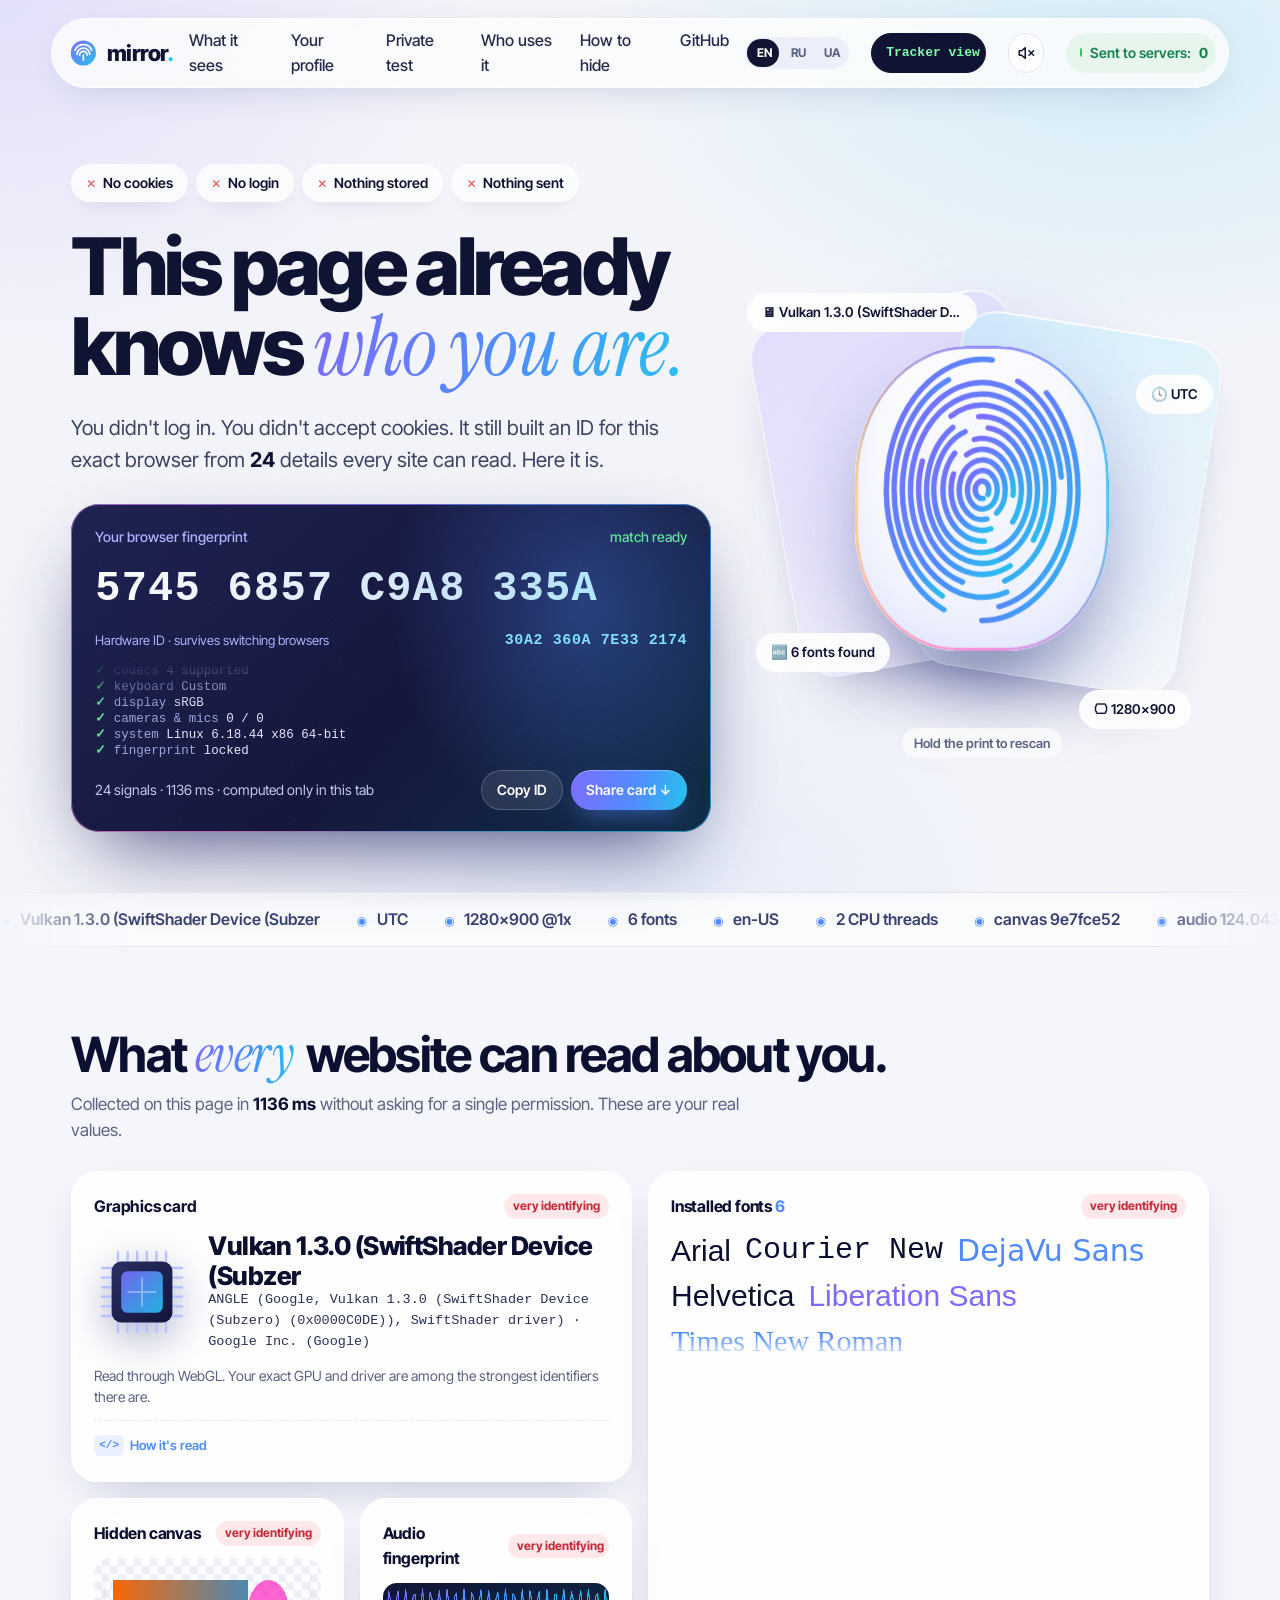
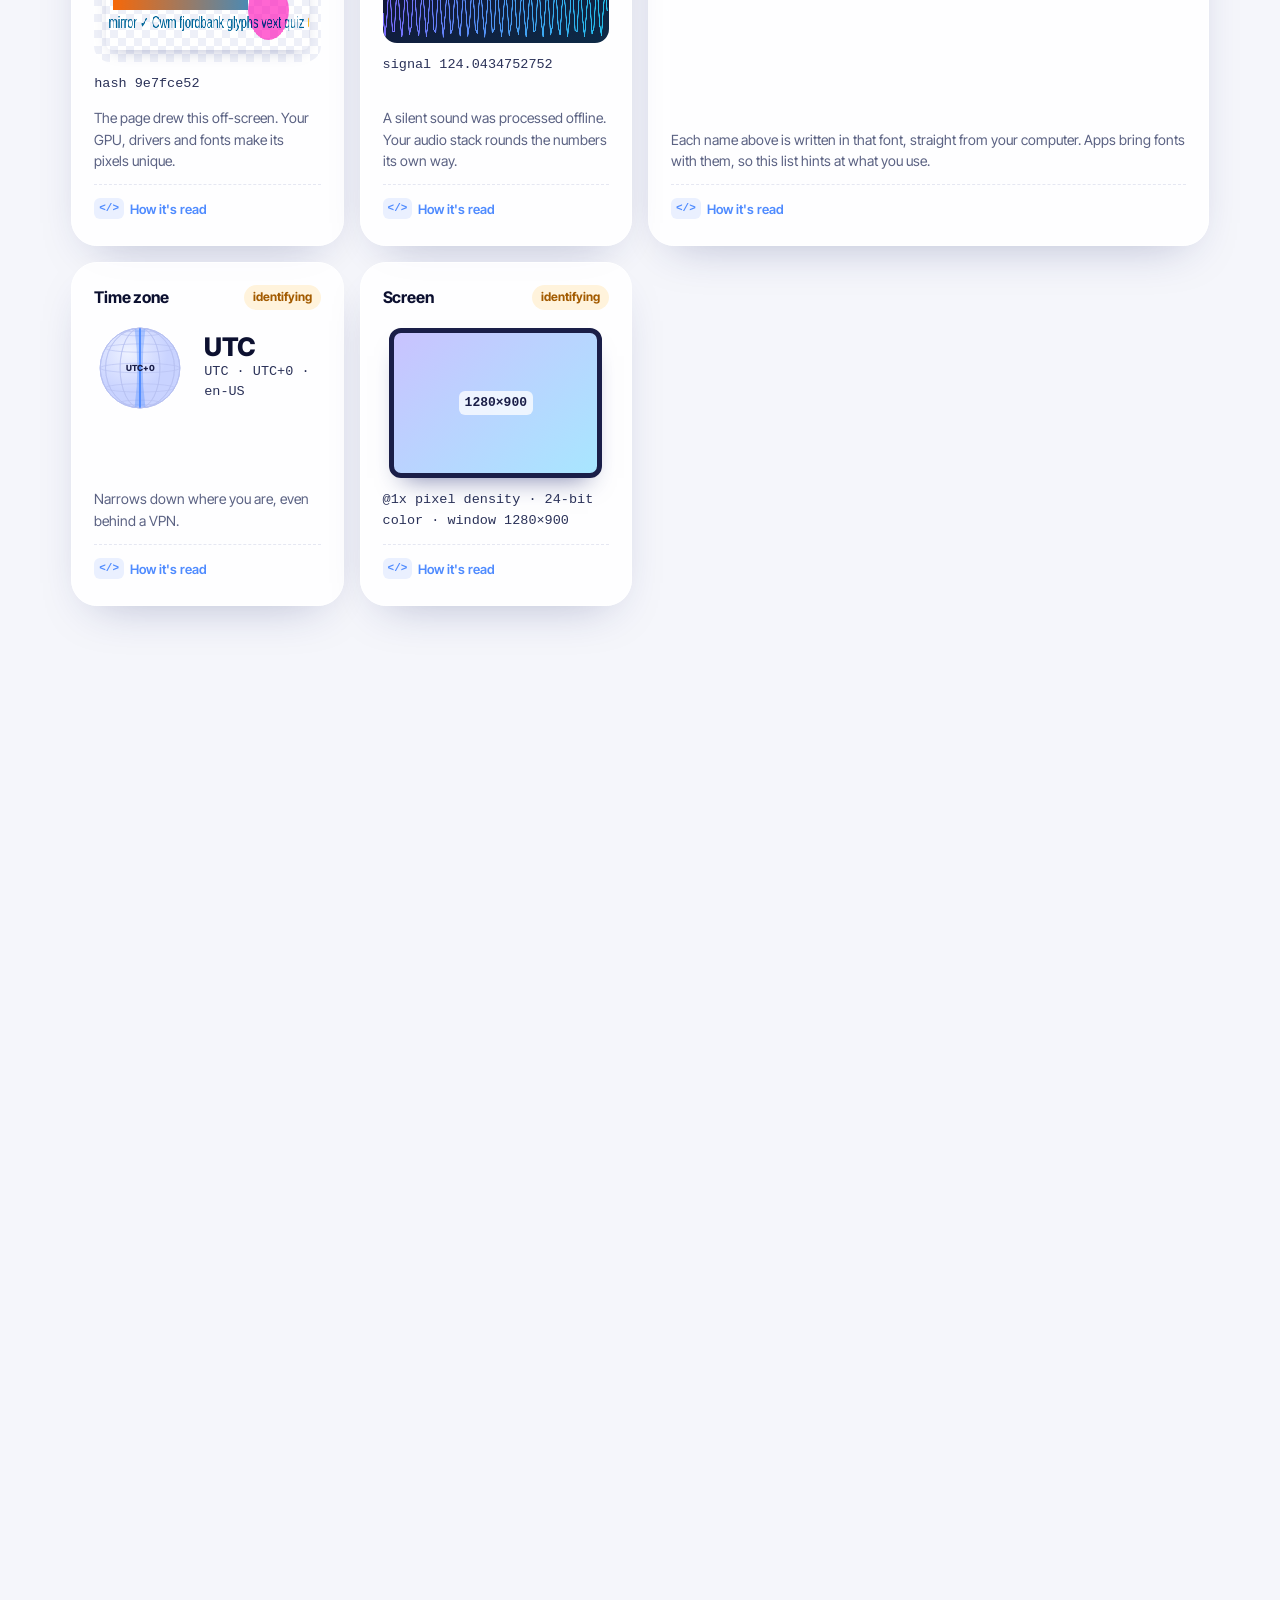
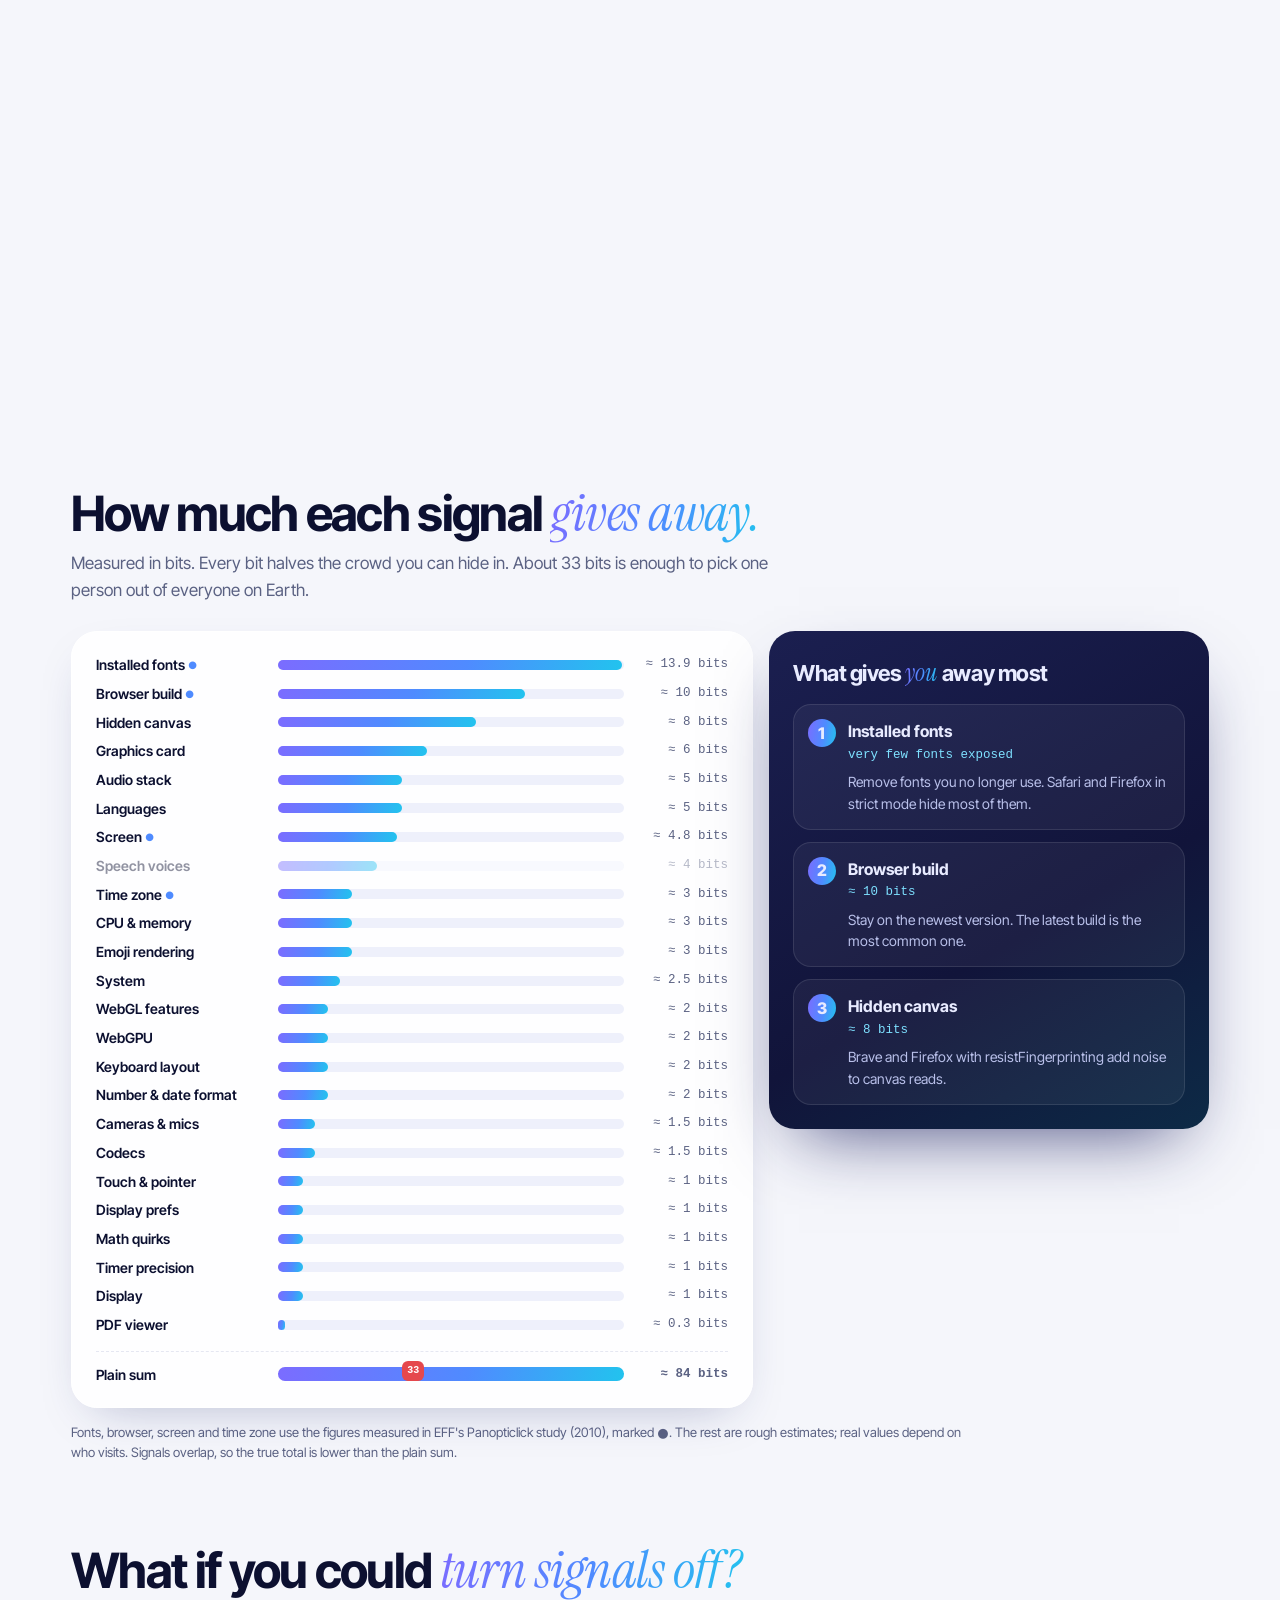
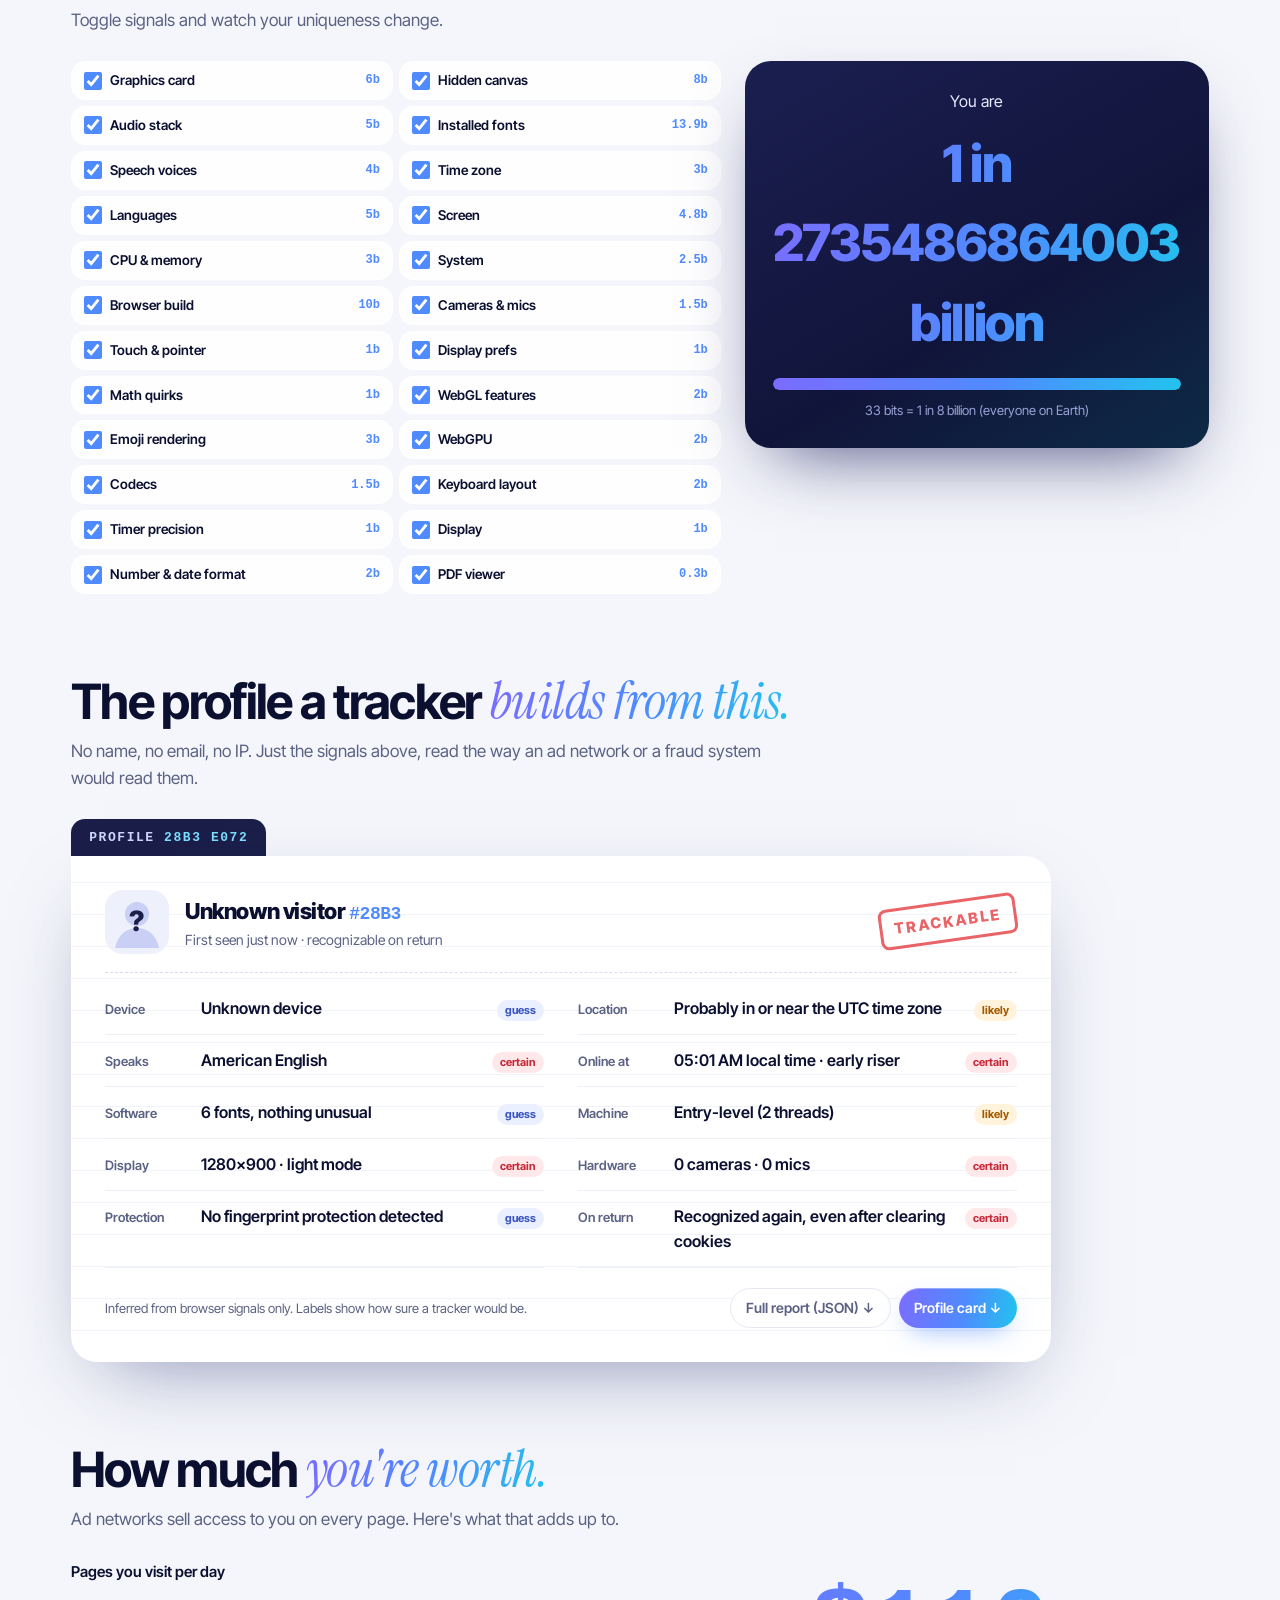
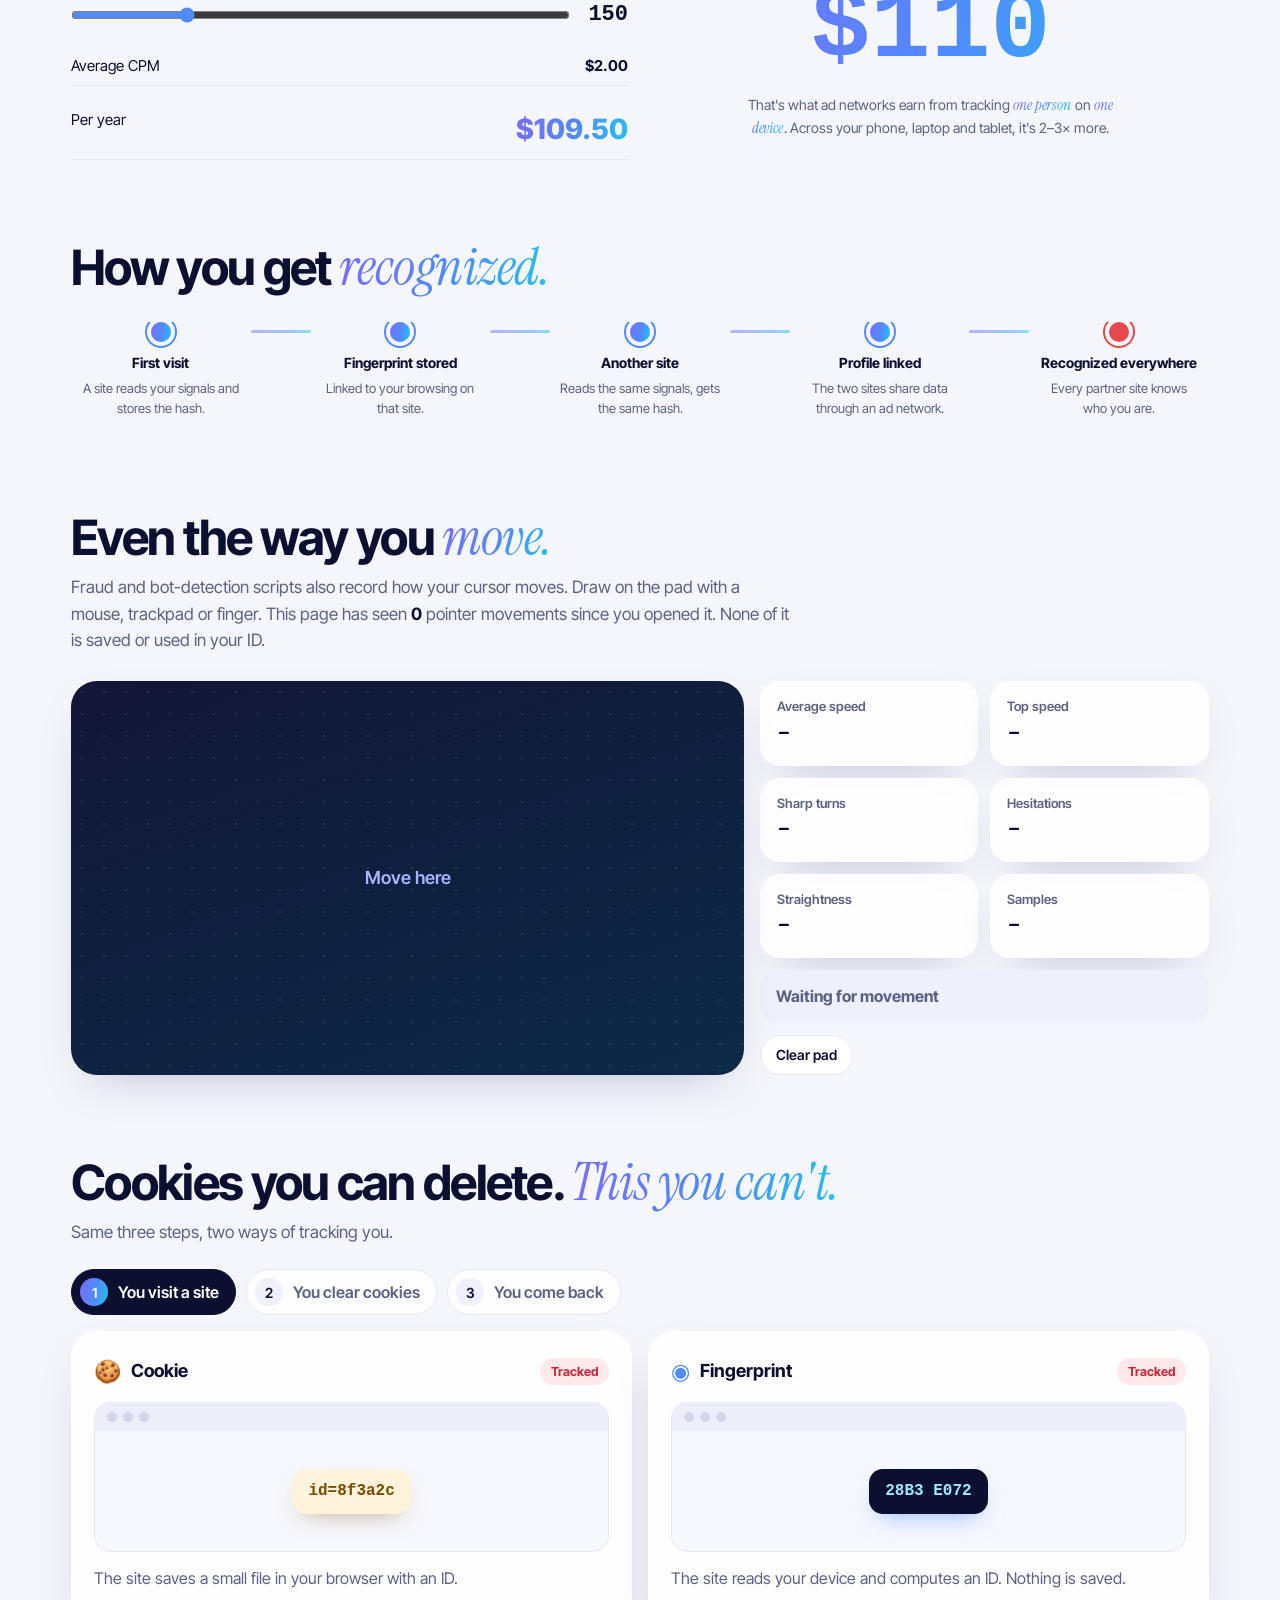
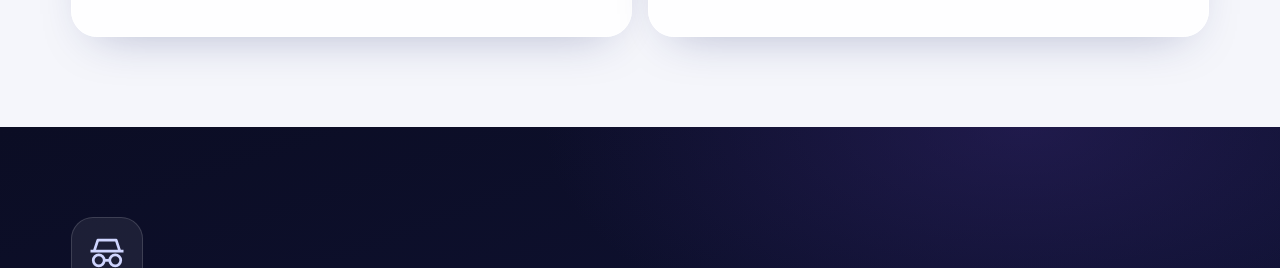
==== index.html @ 7675813c "15 improvements: calculator, timeline, incognito lie, what-if slider, QR, WebRTC/battery/connection " ====
<!DOCTYPE html>
<html lang="en">
<head>
<meta charset="utf-8">
<meta name="viewport" content="width=device-width, initial-scale=1">
<title>mirror. · What every website sees about you</title>
<meta name="description" content="This page recognizes your browser without cookies, logins or storage. See every signal it reads, the profile a tracker builds, and test it in a private window.">
<meta name="theme-color" content="#f5f6fb" media="(prefers-color-scheme: light)">
<meta name="theme-color" content="#0b0d24" media="(prefers-color-scheme: dark)">
<meta name="color-scheme" content="light dark">
<link rel="canonical" href="https://leopardracer.github.io/mirror/">
<meta property="og:type" content="website">
<meta property="og:site_name" content="mirror.">
<meta property="og:url" content="https://leopardracer.github.io/mirror/">
<meta property="og:title" content="This page already knows who you are.">
<meta property="og:description" content="No cookies, no login. See the fingerprint every website can read from your browser, then try to hide in a private window.">
<meta property="og:image" content="https://leopardracer.github.io/mirror/og.png">
<meta property="og:image:width" content="1200">
<meta property="og:image:height" content="630">
<meta property="og:image:alt" content="mirror. This page already knows who you are. A browser fingerprint ID built without cookies.">
<meta name="twitter:card" content="summary_large_image">
<meta name="twitter:title" content="This page already knows who you are.">
<meta name="twitter:description" content="No cookies, no login. See the fingerprint every website can read from your browser.">
<meta name="twitter:image" content="https://leopardracer.github.io/mirror/og.png">
<link rel="preload" href="fonts/inter-tight-latin-wght-normal.woff2" as="font" type="font/woff2" crossorigin>
<link rel="preload" href="fonts/instrument-serif-latin-400-italic.woff2" as="font" type="font/woff2" crossorigin>
<link rel="icon" href="data:image/svg+xml,<svg xmlns='http://www.w3.org/2000/svg' viewBox='0 0 32 32'><circle cx='16' cy='16' r='14' fill='%235b5bf7'/><path d='M9 17a7 7 0 0 1 14 0M12 18a4 4 0 0 1 8 0M16 18v5' stroke='white' stroke-width='2.2' fill='none' stroke-linecap='round'/></svg>">
<link rel="stylesheet" href="app.min.css">
</head>
<body>
<a class="skip" href="#main">Skip to content</a>
<div class="grain" aria-hidden="true"></div>
<div class="ptr" id="ptr" aria-hidden="true"></div>
<div class="tint" id="tint" aria-hidden="true"></div>

<header class="top">
  <nav class="pill" aria-label="Main">
    <a class="brand" href="./" aria-label="mirror. home">
      <svg viewBox="0 0 32 32" width="30" height="30"><defs><linearGradient id="lg" x1="0" y1="0" x2="1" y2="1"><stop offset="0" stop-color="#7b6cff"/><stop offset="1" stop-color="#22c3ee"/></linearGradient></defs><circle cx="16" cy="16" r="15" fill="url(#lg)"/><path d="M8.5 17.5a7.5 7.5 0 0 1 15 0M11.5 18.5a4.5 4.5 0 0 1 9 0M16 18.5v6M6 12.5a11 11 0 0 1 20 0" stroke="#fff" stroke-width="2" fill="none" stroke-linecap="round"/></svg>
      <b>mirror<i>.</i></b>
    </a>
    <div class="links"><a href="#signals" data-i="nav_signals">What it sees</a><a href="#dossier" data-i="nav_profile">Your profile</a><a href="#test" data-i="nav_test">Private test</a><a href="#who" data-i="nav_who">Who uses it</a><a href="#hide" data-i="nav_hide">How to hide</a><a id="ghlink" href="https://github.com/leopardracer/mirror" target="_blank" rel="noopener">GitHub</a></div>
    <div class="lang-sw" id="langsw"><button class="lbtn on" data-l="en">EN</button><button class="lbtn" data-l="ru">RU</button><button class="lbtn" data-l="ua">UA</button></div>
    <button class="hbtn" id="tvbtn" aria-haspopup="dialog">Tracker view</button>
    <button class="hbtn icon" id="snd" aria-pressed="false" aria-label="Turn sound on"><svg viewBox="0 0 24 24" width="18" height="18" fill="none" stroke="currentColor" stroke-width="2" stroke-linecap="round" stroke-linejoin="round" aria-hidden="true"><path d="M11 5 6 9H3v6h3l5 4z"/><path d="m22 9-6 6M16 9l6 6"/></svg></button>
    <span class="live" title="Requests this page has made to any other server"><span class="pulse" aria-hidden="true"></span>Sent to servers: <b id="netcount">0</b></span>
  </nav>
</header>

<main id="main">
  <section class="hero">
    <div class="hero-copy">
      <div class="chips-row">
        <span class="chip">No cookies</span><span class="chip">No login</span><span class="chip">Nothing stored</span><span class="chip">Nothing sent</span>
      </div>
      <h1>This page already knows <em>who you are.</em></h1>
      <p class="lede">You didn't log in. You didn't accept cookies. It still built an ID for this exact browser from <b id="nsig">dozens of</b> details every site can read. Here it is.</p>

      <div class="idcard" id="idcard">
        <div class="id-top"><span>Your browser fingerprint</span><span class="scan" id="scanstate" role="status" aria-live="polite"><i class="spin"></i>scanning</span></div>
        <div class="id" id="fid" aria-label="Your fingerprint ID">•••• •••• •••• ••••</div>
        <div class="hwrow"><span>Hardware ID · survives switching browsers</span><code id="hwid">····</code></div>
        <ol class="log" id="log" aria-hidden="true"></ol>
        <div class="noise" id="noise" hidden><b>Your browser is adding noise to fool trackers.</b> <span id="noisewhat"></span> changed between two identical reads, so mirror. left it out of your ID.</div>
        <div class="id-bot">
          <span id="idmeta">reading your device…</span>
          <span class="id-actions"><button class="btn small glassbtn" id="copyid">Copy ID</button><button class="btn small hot" id="share1">Share card ↓</button></span>
        </div>
      </div>
    </div>

    <div class="hero-art" id="art">
      <div class="halo" aria-hidden="true"></div>
      <div class="glass gl1"></div>
      <div class="glass gl2"></div>
      <div class="print-wrap">
        <div class="print">
          <div class="pi"><svg viewBox="0 0 200 240"><defs><linearGradient id="pg" x1="0" y1="0" x2="1" y2="1"><stop offset="0" stop-color="#7b6cff"/><stop offset=".55" stop-color="#4f8bff"/><stop offset="1" stop-color="#22c3ee"/></linearGradient></defs><g fill="none" stroke="url(#pg)" stroke-width="5.2" stroke-linecap="round" id="ridges"></g></svg>
          <svg class="lens" viewBox="0 0 200 240"><g fill="none" stroke="#f2fdff" stroke-width="5.6" stroke-linecap="round" id="ridges2"></g></svg></div>
          <div class="beam"></div>
        </div>
        <div class="hold-ring"></div>
      </div>
      <div class="particles" id="particles"></div>
      <span class="tag t1" id="tg1">GPU …</span>
      <span class="tag t2" id="tg2">Time zone …</span>
      <span class="tag t3" id="tg3">Fonts …</span>
      <span class="tag t4" id="tg4">Screen …</span>
      <span class="holdhint" id="holdhint">Hold the print to rescan</span>
    </div>
  </section>

  <div class="marquee" aria-hidden="true"><div class="mq-track" id="mq"></div></div>

  <section class="band" id="signals">
    <h2>What <em>every</em> website can read about you.</h2>
    <p class="sub">Collected on this page in <b id="ms">…</b> without asking for a single permission. These are your real values.</p>
    <div class="bento" id="bento">
      <article class="tile t-gpu reveal">
        <div class="tile-h"><h3>Graphics card</h3><span class="lvl hi">very identifying</span></div>
        <div class="gpu-row">
          <svg class="chip-svg" aria-hidden="true" viewBox="0 0 120 120"><defs><linearGradient id="cg" x1="0" y1="0" x2="1" y2="1"><stop offset="0" stop-color="#2b2f63"/><stop offset="1" stop-color="#11143a"/></linearGradient><linearGradient id="cg2" x1="0" y1="0" x2="1" y2="1"><stop offset="0" stop-color="#7b6cff"/><stop offset="1" stop-color="#22c3ee"/></linearGradient></defs><g stroke="#b8c2ff" stroke-width="3" stroke-linecap="round" id="pins"></g><rect x="22" y="22" width="76" height="76" rx="12" fill="url(#cg)"/><rect x="34" y="34" width="52" height="52" rx="8" fill="url(#cg2)" opacity=".9"/><path d="M42 60h36M60 42v36" stroke="#ffffff70" stroke-width="2"/></svg>
          <div><div class="big" id="v-gpu">…</div><div class="val" id="v-gpu2"></div></div>
        </div>
        <p class="why">Read through WebGL. Your exact GPU and driver are among the strongest identifiers there are.</p>
        <details class="how"><summary>How it's read</summary><pre><code>const gl = canvas.getContext('webgl');
const ext = gl.getExtension('WEBGL_debug_renderer_info');
gl.getParameter(ext.UNMASKED_RENDERER_WEBGL);</code></pre></details>
      </article>

      <article class="tile t-fonts reveal">
        <div class="tile-h"><h3>Installed fonts <span class="count" id="v-fontn"></span></h3><span class="lvl hi">very identifying</span></div>
        <div class="fontwall" id="fontwall"></div>
        <p class="why">Each name above is written in that font, straight from your computer. Apps bring fonts with them, so this list hints at what you use.</p>
        <details class="how"><summary>How it's read</summary><pre><code>ctx.font = '72px "Calibri", monospace';
const w = ctx.measureText('mmmmlli1WwQ').width;
// width differs from plain monospace → font is installed</code></pre></details>
      </article>

      <article class="tile t-canvas reveal">
        <div class="tile-h"><h3>Hidden canvas</h3><span class="lvl hi">very identifying</span></div>
        <div class="canvas-badge" id="cvnoise" hidden>Noise detected · left out of ID</div>
        <div class="canvas-view"><img id="v-canvas" width="300" height="80" alt="The image this page secretly drew on your device"></div>
        <div class="val" id="v-canvash"></div>
        <p class="why">The page drew this off-screen. Your GPU, drivers and fonts make its pixels unique.</p>
        <details class="how"><summary>How it's read</summary><pre><code>ctx.fillText('Cwm fjordbank glyphs 😃', 4, 46);
ctx.arc(240, 40, 30, 0, 2 * Math.PI);
sha256(canvas.toDataURL());</code></pre></details>
      </article>

      <article class="tile t-audio reveal">
        <div class="tile-h"><h3>Audio fingerprint</h3><span class="lvl hi">very identifying</span></div>
        <canvas class="wave" id="v-wave" width="600" height="160" role="img" aria-label="Waveform of the audio signal your device produced"></canvas>
        <div class="val" id="v-audio"></div>
        <p class="why">A silent sound was processed offline. Your audio stack rounds the numbers its own way.</p>
        <details class="how"><summary>How it's read</summary><pre><code>const ctx = new OfflineAudioContext(1, 5000, 44100);
oscillator → compressor → ctx.startRendering();
sum(|samples 4500…5000|)  // differs per audio stack</code></pre></details>
      </article>

      <article class="tile t-tz reveal">
        <div class="tile-h"><h3>Time zone</h3><span class="lvl md">identifying</span></div>
        <div class="tz-row">
          <svg class="globe" viewBox="0 0 120 120" id="globe" aria-hidden="true"></svg>
          <div><div class="big" id="v-tz">…</div><div class="val" id="v-tz2"></div></div>
        </div>
        <p class="why">Narrows down where you are, even behind a VPN.</p>
        <details class="how"><summary>How it's read</summary><pre><code>Intl.DateTimeFormat().resolvedOptions().timeZone;
new Date().getTimezoneOffset();</code></pre></details>
      </article>

      <article class="tile t-screen reveal">
        <div class="tile-h"><h3>Screen</h3><span class="lvl md">identifying</span></div>
        <div class="screen-row"><div class="device" id="device"><span id="v-screen"></span></div></div>
        <div class="val" id="v-screen2"></div>
        <details class="how"><summary>How it's read</summary><pre><code>screen.width; screen.height;
devicePixelRatio; screen.colorDepth;</code></pre></details>
      </article>

      <div class="smalls" id="smalls"></div>
    </div>
  </section>

  <section class="band" id="weight">
    <h2>How much each signal <em>gives away.</em></h2>
    <p class="sub">Measured in bits. Every bit halves the crowd you can hide in. About 33 bits is enough to pick one person out of everyone on Earth.</p>
    <div class="weight reveal">
      <div class="bars" id="bars"></div>
      <aside class="top3"><h3>What gives <em>you</em> away most</h3><ol id="top3"></ol></aside>
    </div>
    <p class="note">Fonts, browser, screen and time zone use the figures measured in EFF's Panopticlick study (2010), marked ●. The rest are rough estimates; real values depend on who visits. Signals overlap, so the true total is lower than the plain sum.</p>
  </section>

  <section class="band" id="whatif">
    <h2 data-i="wi_h">What if you could <em>turn signals off?</em></h2>
    <p class="sub" data-i="wi_sub">Toggle signals and watch your uniqueness change.</p>
    <div class="wi-wrap reveal">
      <div class="wi-toggles" id="wi-toggles"></div>
      <div class="wi-result"><span data-i="wi_you">You are</span> <b class="wi-big" id="wi-uniq">1 in …</b><div class="wi-bar"><div class="wi-fill" id="wi-fill"></div></div><p class="wi-hint" data-i="wi_hint">33 bits = 1 in 8 billion (everyone on Earth)</p></div>
    </div>
  </section>

  <section class="band" id="dossier">
    <h2>The profile a tracker <em>builds from this.</em></h2>
    <p class="sub">No name, no email, no IP. Just the signals above, read the way an ad network or a fraud system would read them.</p>
    <div class="file reveal">
      <div class="file-tab">PROFILE <span id="d-id">····</span></div>
      <div class="file-body">
        <div class="file-head">
          <div class="avatar" aria-hidden="true"><svg viewBox="0 0 64 64"><circle cx="32" cy="24" r="12" fill="#c9cff5"/><path d="M10 58c3-14 12-20 22-20s19 6 22 20" fill="#c9cff5"/></svg><span class="qm">?</span></div>
          <div><div class="file-title">Unknown visitor <span id="d-short"></span></div><div class="file-sub" id="d-seen">First seen just now · recognizable on return</div></div>
          <span class="stamp" aria-label="Status: trackable">TRACKABLE</span>
        </div>
        <ul class="facts" id="facts"></ul>
        <div class="file-foot"><span>Inferred from browser signals only. Labels show how sure a tracker would be.</span><span class="id-actions"><button class="btn small" id="json">Full report (JSON) ↓</button><button class="btn small hot" id="share2">Profile card ↓</button></span></div>
      </div>
    </div>
  </section>

  <section class="band" id="worth">
    <h2 data-i="worth_h">How much <em>you're worth.</em></h2>
    <p class="sub" data-i="worth_sub">Ad networks sell access to you on every page. Here's what that adds up to.</p>
    <div class="worth-calc reveal">
      <div class="wc-left">
        <label data-i="worth_pages">Pages you visit per day</label>
        <div class="slider-row"><input type="range" id="w-pages" min="20" max="600" value="150" step="10"><b id="w-pv">150</b></div>
        <div class="wc-row"><span data-i="worth_cpm">Average CPM</span><b>$2.00</b></div>
        <div class="wc-row"><span data-i="worth_year">Per year</span><b class="wc-big" id="w-year">$109.50</b></div>
      </div>
      <div class="wc-right">
        <div class="wc-dollar" id="w-dollar" aria-hidden="true">$<span id="w-num">109</span></div>
        <p class="wc-note" data-i="worth_note">That's what ad networks earn from tracking <em>one person</em> on <em>one device</em>. Across your phone, laptop and tablet, it's 2–3× more.</p>
      </div>
    </div>
  </section>

  <section class="band" id="timeline">
    <h2 data-i="tl_h">How you get <em>recognized.</em></h2>
    <div class="tl-track reveal">
      <div class="tl-step"><div class="tl-dot"></div><b data-i="tl_1">First visit</b><p data-i="tl_1d">A site reads your signals and stores the hash.</p></div>
      <div class="tl-line"></div>
      <div class="tl-step"><div class="tl-dot"></div><b data-i="tl_2">Fingerprint stored</b><p data-i="tl_2d">Linked to your browsing on that site.</p></div>
      <div class="tl-line"></div>
      <div class="tl-step"><div class="tl-dot"></div><b data-i="tl_3">Another site</b><p data-i="tl_3d">Reads the same signals, gets the same hash.</p></div>
      <div class="tl-line"></div>
      <div class="tl-step"><div class="tl-dot"></div><b data-i="tl_4">Profile linked</b><p data-i="tl_4d">The two sites share data through an ad network.</p></div>
      <div class="tl-line"></div>
      <div class="tl-step"><div class="tl-dot red"></div><b data-i="tl_5">Recognized everywhere</b><p data-i="tl_5d">Every partner site knows who you are.</p></div>
    </div>
  </section>

  <section class="band" id="motion">
    <h2>Even the way you <em>move.</em></h2>
    <p class="sub">Fraud and bot-detection scripts also record how your cursor moves. Draw on the pad with a mouse, trackpad or finger. This page has seen <b id="movecount">0</b> pointer movements since you opened it. None of it is saved or used in your ID.</p>
    <div class="motion reveal">
      <div class="padwrap"><canvas id="pad" role="img" aria-label="Drawing pad that traces your pointer movement"></canvas><span class="padhint" id="padhint">Move here</span></div>
      <div class="mstats">
        <div class="ms"><span>Average speed</span><b id="m-speed">–</b></div>
        <div class="ms"><span>Top speed</span><b id="m-top">–</b></div>
        <div class="ms"><span>Sharp turns</span><b id="m-turns">–</b></div>
        <div class="ms"><span>Hesitations</span><b id="m-pauses">–</b></div>
        <div class="ms"><span>Straightness</span><b id="m-straight">–</b></div>
        <div class="ms"><span>Samples</span><b id="m-n">–</b></div>
        <div class="mverdict" id="m-verdict" role="status" aria-live="polite">Waiting for movement</div>
        <button class="btn small" id="m-clear">Clear pad</button>
      </div>
    </div>
  </section>

  <section class="band" id="vs">
    <h2>Cookies you can delete. <em>This you can't.</em></h2>
    <p class="sub">Same three steps, two ways of tracking you.</p>
    <div class="steps" role="group" aria-label="Steps">
      <button class="step on" data-s="0" aria-pressed="true"><i>1</i>You visit a site</button>
      <button class="step" data-s="1" aria-pressed="false"><i>2</i>You clear cookies</button>
      <button class="step" data-s="2" aria-pressed="false"><i>3</i>You come back</button>
    </div>
    <div class="vsgrid" id="vsgrid" data-s="0">
      <article class="vs vs-cookie">
        <div class="vs-h"><span class="vs-ico" aria-hidden="true">🍪</span><h3>Cookie</h3><span class="vs-st" id="vs-st1">Tracked</span></div>
        <div class="win" aria-hidden="true"><div class="win-bar"><i></i><i></i><i></i></div><div class="win-body"><div class="jar"><span class="ck">id=8f3a2c</span></div></div></div>
        <p id="vs-t1">The site saves a small file in your browser with an ID.</p>
      </article>
      <article class="vs vs-print">
        <div class="vs-h"><span class="vs-ico" aria-hidden="true">◉</span><h3>Fingerprint</h3><span class="vs-st" id="vs-st2">Tracked</span></div>
        <div class="win" aria-hidden="true"><div class="win-bar"><i></i><i></i><i></i></div><div class="win-body"><div class="jar"><span class="ck fp" id="vs-fp">····</span></div></div></div>
        <p id="vs-t2">The site reads your device and computes an ID. Nothing is saved.</p>
      </article>
    </div>
  </section>

  <section class="dark" id="test">
    <div class="dark-in">
      <div class="incog" aria-hidden="true"><svg viewBox="0 0 48 48" width="44" height="44"><path d="M6 22h36M10 22l4-12h20l4 12" stroke="#cfd5ff" stroke-width="3" fill="none" stroke-linejoin="round"/><circle cx="15" cy="32" r="6" stroke="#cfd5ff" stroke-width="3" fill="none"/><circle cx="33" cy="32" r="6" stroke="#cfd5ff" stroke-width="3" fill="none"/><path d="M21 32h6" stroke="#cfd5ff" stroke-width="3"/></svg></div>
      <h2>Now try to <em>hide.</em></h2>
      <div class="testgrid">
        <ol>
          <li><b>Copy</b> your ID: <code id="myid">····</code></li>
          <li><b>Open</b> this page in a private or incognito window.</li>
          <li><b>Paste</b> the ID you see there.</li>
          <li><b>Or</b> open it in a different browser and paste its hardware ID: <code id="myhw">····</code></li>
        </ol>
        <div class="compare">
          <input id="otherid" placeholder="Paste an ID: XXXX XXXX XXXX XXXX" autocomplete="off" spellcheck="false" aria-label="ID from the private window">
          <div class="verdict" id="verdict" role="status" aria-live="polite">Waiting for the second ID</div>
        </div>
      </div>
      <div class="incog-compare">
        <div class="inc-win">
          <div class="inc-bar"><i></i><i></i><i></i><span data-i="inc_normal">Normal</span></div>
          <div class="inc-body"><code id="inc-id1">····</code></div>
        </div>
        <div class="inc-win inc-dark">
          <div class="inc-bar"><i></i><i></i><i></i><span data-i="inc_private">Incognito</span></div>
          <div class="inc-body"><code id="inc-id2">····</code></div>
        </div>
      </div>
      <div class="inc-table">
        <div class="inc-r"><span data-i="inc_cookies">Cookies</span><span class="inc-y">✓ cleared</span><span class="inc-y">✓ cleared</span></div>
        <div class="inc-r"><span data-i="inc_history">History</span><span class="inc-y">✓ cleared</span><span class="inc-y">✓ cleared</span></div>
        <div class="inc-r"><span data-i="inc_fp">Fingerprint</span><span class="inc-n">✗ same</span><span class="inc-n">✗ same</span></div>
        <div class="inc-r"><span data-i="inc_ip">IP address</span><span class="inc-n">✗ same</span><span class="inc-n">✗ same</span></div>
        <div class="inc-r"><span data-i="inc_hw">Hardware</span><span class="inc-n">✗ same</span><span class="inc-n">✗ same</span></div>
      </div>
      <div class="qr-block">
        <canvas id="qr" width="200" height="200" aria-label="QR code linking to this page"></canvas>
        <p data-i="qr_text">Scan with your phone to compare IDs across devices.</p>
      </div>
      <p class="dark-sub">Clearing cookies, private mode and most VPNs don't change these signals, because they come from your device, not from storage or your IP address.</p>
    </div>
  </section>

  <section class="band" id="who">
    <h2>This is not <em>a thought experiment.</em></h2>
    <p class="sub">Researchers and regulators have measured how common this is. Every number links to its source.</p>
    <div class="logo-row" aria-label="Companies documented in research as using or enabling fingerprinting">
      <span class="co" title="Google Ads"><svg fill="#4285F4" role="img" viewBox="0 0 24 24" xmlns="http://www.w3.org/2000/svg"><title>Google Ads</title><path d="M3.9998 22.9291C1.7908 22.9291 0 21.1383 0 18.9293s1.7908-3.9998 3.9998-3.9998 3.9998 1.7908 3.9998 3.9998-1.7908 3.9998-3.9998 3.9998zm19.4643-6.0004L15.4632 3.072C14.3586 1.1587 11.9121.5028 9.9988 1.6074S7.4295 5.1585 8.5341 7.0718l8.0009 13.8567c1.1046 1.9133 3.5511 2.5679 5.4644 1.4646 1.9134-1.1046 2.568-3.5511 1.4647-5.4644zM7.5137 4.8438L1.5645 15.1484A4.5 4.5 0 0 1 4 14.4297c2.5597-.0075 4.6248 2.1585 4.4941 4.7148l3.2168-5.5723-3.6094-6.25c-.4499-.7793-.6322-1.6394-.5878-2.4784z"/></svg><b>Google Ads</b></span>
      <span class="co" title="Meta"><svg xmlns="http://www.w3.org/2000/svg" width="256" height="171" preserveAspectRatio="xMidYMid" viewBox="0 0 256 171"><defs><linearGradient id="a" x1="13.878%" x2="89.144%" y1="55.934%" y2="58.694%"><stop offset="0%" stop-color="#0064E1"/><stop offset="40%" stop-color="#0064E1"/><stop offset="83%" stop-color="#0073EE"/><stop offset="100%" stop-color="#0082FB"/></linearGradient><linearGradient id="b" x1="54.315%" x2="54.315%" y1="82.782%" y2="39.307%"><stop offset="0%" stop-color="#0082FB"/><stop offset="100%" stop-color="#0064E0"/></linearGradient></defs><path fill="#0081FB" d="M27.651 112.136c0 9.775 2.146 17.28 4.95 21.82 3.677 5.947 9.16 8.466 14.751 8.466 7.211 0 13.808-1.79 26.52-19.372 10.185-14.092 22.186-33.874 30.26-46.275l13.675-21.01c9.499-14.591 20.493-30.811 33.1-41.806C161.196 4.985 172.298 0 183.47 0c18.758 0 36.625 10.87 50.3 31.257C248.735 53.584 256 81.707 256 110.729c0 17.253-3.4 29.93-9.187 39.946-5.591 9.686-16.488 19.363-34.818 19.363v-27.616c15.695 0 19.612-14.422 19.612-30.927 0-23.52-5.484-49.623-17.564-68.273-8.574-13.23-19.684-21.313-31.907-21.313-13.22 0-23.859 9.97-35.815 27.75-6.356 9.445-12.882 20.956-20.208 33.944l-8.066 14.289c-16.203 28.728-20.307 35.271-28.408 46.07-14.2 18.91-26.324 26.076-42.287 26.076-18.935 0-30.91-8.2-38.325-20.556C2.973 139.413 0 126.202 0 111.148l27.651.988Z"/><path fill="url(#a)" d="M21.802 33.206C34.48 13.666 52.774 0 73.757 0 85.91 0 97.99 3.597 110.605 13.897c13.798 11.261 28.505 29.805 46.853 60.368l6.58 10.967c15.881 26.459 24.917 40.07 30.205 46.49 6.802 8.243 11.565 10.7 17.752 10.7 15.695 0 19.612-14.422 19.612-30.927l24.393-.766c0 17.253-3.4 29.93-9.187 39.946-5.591 9.686-16.488 19.363-34.818 19.363-11.395 0-21.49-2.475-32.654-13.007-8.582-8.083-18.615-22.443-26.334-35.352l-22.96-38.352C118.528 64.08 107.96 49.73 101.845 43.23c-6.578-6.988-15.036-15.428-28.532-15.428-10.923 0-20.2 7.666-27.963 19.39L21.802 33.206Z"/><path fill="url(#b)" d="M73.312 27.802c-10.923 0-20.2 7.666-27.963 19.39-10.976 16.568-17.698 41.245-17.698 64.944 0 9.775 2.146 17.28 4.95 21.82L9.027 149.482C2.973 139.413 0 126.202 0 111.148 0 83.772 7.514 55.24 21.802 33.206 34.48 13.666 52.774 0 73.757 0l-.445 27.802Z"/></svg><b>Meta</b></span>
      <span class="co" title="Amazon"><svg xmlns="http://www.w3.org/2000/svg" xmlns:xlink="http://www.w3.org/1999/xlink" width="603" height="182" style="fill:#221f1f" viewBox="0 0 603 182"><path d="M374.006 142.184c-35 25.797-85.729 39.561-129.406 39.561-61.242 0-116.376-22.651-158.087-60.325-3.278-2.962-.341-7 3.591-4.693 45.015 26.191 100.673 41.947 158.166 41.947 38.775 0 81.43-8.022 120.65-24.67 5.925-2.516 10.88 3.88 5.086 8.18" style="fill:#f90"/><path d="M388.557 125.536c-4.457-5.715-29.573-2.7-40.846-1.363-3.434.42-3.959-2.57-.865-4.719 20.003-14.078 52.827-10.015 56.654-5.296 3.828 4.745-.996 37.648-19.793 53.352-2.884 2.411-5.637 1.127-4.352-2.072 4.22-10.539 13.685-34.16 9.202-39.902" style="fill:#f90"/><path d="M348.497 20.066V6.381c0-2.071 1.573-3.46 3.461-3.46h61.269c1.966 0 3.54 1.415 3.54 3.46V18.1c-.027 1.966-1.679 4.535-4.615 8.599l-31.749 45.329c11.798-.289 24.25 1.468 34.947 7.498 2.412 1.363 3.068 3.356 3.251 5.322V99.45c0 1.992-2.202 4.325-4.509 3.12-18.85-9.884-43.887-10.96-64.73.104-2.123 1.154-4.351-1.153-4.351-3.146V85.661c0-2.229.026-6.03 2.254-9.412L384.047 23.5h-32.01c-1.967 0-3.54-1.39-3.54-3.434m-223.498 85.388h-18.64c-1.783-.13-3.199-1.468-3.33-3.172V6.617c0-1.914 1.6-3.435 3.592-3.435h17.382c1.809.079 3.25 1.468 3.382 3.199v12.505h.34c4.536-12.086 13.056-17.722 24.54-17.722 11.666 0 18.954 5.636 24.198 17.722 4.509-12.086 14.76-17.722 25.744-17.722 7.813 0 16.36 3.224 21.577 10.46 5.899 8.049 4.693 19.741 4.693 29.992l-.026 60.378c0 1.913-1.6 3.46-3.592 3.46h-18.614c-1.862-.13-3.356-1.625-3.356-3.46V51.29c0-4.037.367-14.104-.524-17.932-1.39-6.423-5.558-8.232-10.959-8.232-4.51 0-9.228 3.015-11.142 7.839s-1.73 12.898-1.73 18.325v50.704c0 1.913-1.6 3.46-3.592 3.46h-18.614c-1.888-.13-3.356-1.625-3.356-3.46l-.026-50.704c0-10.67 1.757-26.374-11.483-26.374-13.397 0-12.872 15.31-12.872 26.374v50.704c0 1.913-1.6 3.46-3.592 3.46M469.514 1.164c27.66 0 42.629 23.752 42.629 53.954 0 29.18-16.543 52.329-42.629 52.329-27.16 0-41.947-23.753-41.947-53.352 0-29.782 14.97-52.931 41.947-52.931m.158 19.531c-13.738 0-14.603 18.719-14.603 30.386 0 11.692-.184 36.65 14.445 36.65 14.446 0 15.128-20.134 15.128-32.403 0-8.075-.341-17.723-2.78-25.378-2.097-6.66-6.265-9.255-12.19-9.255m78.336 84.759h-18.562c-1.861-.13-3.356-1.625-3.356-3.46l-.026-95.692c.157-1.756 1.704-3.12 3.592-3.12h17.277c1.625.079 2.962 1.18 3.33 2.674v14.63h.34c5.217-13.083 12.532-19.322 25.404-19.322 8.363 0 16.517 3.015 21.76 11.273 4.877 7.655 4.877 20.528 4.877 29.782v60.22c-.21 1.678-1.757 3.015-3.592 3.015h-18.693c-1.704-.13-3.12-1.39-3.303-3.015V50.478c0-10.461 1.206-25.772-11.667-25.772-4.535 0-8.704 3.042-10.775 7.656-2.621 5.846-2.962 11.666-2.962 18.116v51.516c-.026 1.913-1.652 3.46-3.644 3.46"/><use xlink:href="#a" transform="translate(244.367)"/><path id="a" d="M55.288 59.758v-4.037c-13.475 0-27.71 2.884-27.71 18.771 0 8.049 4.168 13.502 11.325 13.502 5.243 0 9.936-3.225 12.898-8.468 3.67-6.45 3.487-12.506 3.487-19.768m18.798 45.434c-1.232 1.101-3.015 1.18-4.405.446-6.187-5.139-7.288-7.524-10.696-12.427-10.225 10.434-17.46 13.554-30.726 13.554-15.678 0-27.895-9.674-27.895-29.048 0-15.127 8.206-25.43 19.872-30.464 10.12-4.457 24.25-5.244 35.052-6.476v-2.412c0-4.43.341-9.674-2.254-13.501-2.281-3.435-6.633-4.85-10.46-4.85-7.106 0-13.45 3.644-14.997 11.194-.315 1.678-1.547 3.33-3.225 3.408l-18.09-1.94c-1.52-.34-3.198-1.573-2.778-3.906C7.652 6.853 27.446.246 45.169.246c9.07 0 20.92 2.412 28.078 9.28 9.07 8.469 8.206 19.768 8.206 32.064v29.048c0 8.73 3.618 12.558 7.026 17.277 1.206 1.678 1.468 3.697-.053 4.955-3.801 3.172-10.565 9.071-14.288 12.375z"/></svg><b>Amazon</b></span>
      <span class="co" title="Criteo"><svg xmlns="http://www.w3.org/2000/svg" clip-rule="evenodd" fill-rule="evenodd" stroke-linejoin="round" stroke-miterlimit="2" viewBox="0 0 560 400"><g fill="#fe5000" fill-rule="nonzero" transform="matrix(.430005 0 0 .430005 -42.5251 64.785)"><path d="m609.1 401.4-35.8-53.2c-2.7-4.1-1.7-9.6 2.4-12.3h.1c16.4-11 26.7-30.7 26.7-53.4 0-38.9-32.5-69.6-72.6-69.6h-86.1c-3.3 0-5.9 2.6-5.9 5.9v37.7c0 1.6 1.2 2.8 2.8 2.9 29.1 1.6 52.6 26.7 52.6 55.4 0 28.9-23.7 53.5-52.6 55.1-1.5.1-2.8 1.4-2.8 2.9v36.6c0 3.3 2.6 5.9 5.9 5.9h50c3.3 0 5.9-2.6 5.9-5.9v-17.6c0-12.5 10.8-15.6 19.1-5.8l21 26.3c1.9 1.9 4.5 3 7.1 3h54.8c4.9 0 8.9-3.9 8.9-8.8.1-1.9-.5-3.6-1.5-5.1z"/><path d="m636.6 212.7h43.4c3.3 0 5.9 2.6 5.9 5.9v190.6c0 3.3-2.6 5.9-5.9 5.9h-43.4c-3.3 0-5.9-2.6-5.9-5.9v-190.6c0-3.2 2.6-5.9 5.9-5.9z"/><path d="m756.3 262.7h-45.7c-3.2 0-5.9-2.6-5.9-5.8v-38.2c0-3.3 2.6-5.9 5.9-5.9h151.4c3.3 0 5.9 2.6 5.9 5.9v38.2c0 3.3-2.6 5.9-5.9 5.9h-44.6c-1.6 0-2.9 1.3-2.9 3v143.5c0 3.3-2.6 5.9-5.9 5.9h-43.4c-3.3 0-5.9-2.6-5.9-5.9v-143.7c-.1-1.6-1.4-2.9-3-2.9z"/><path d="m893.4 212.7h137.5c3.3 0 5.9 2.6 5.9 5.9v37.9c0 3.3-2.6 5.9-5.9 5.9h-85.2c-1.7 0-3 1.3-3 3v22c0 1.6 1.3 2.9 2.9 2.9h79.2c3.3 0 5.9 2.6 5.9 5.9v33.5c0 3.3-2.6 5.9-5.9 5.9h-79.1c-1.6 0-3 1.3-3 2.9v24.9c0 1.6 1.4 2.9 3 2.9h87.5c3.3 0 5.9 2.6 5.9 5.9v37c0 3.3-2.6 5.9-5.9 5.9h-139.8c-3.3 0-5.9-2.6-5.9-5.9v-190.6c0-3.2 2.6-5.9 5.9-5.9z"/><path d="m1165 209.8c-61.8 0-111.5 47-111.5 104.8s49.7 104.5 111.5 104.5c62.1 0 111.8-46.8 111.8-104.5-.1-57.7-49.7-104.8-111.8-104.8zm0 160c-30.4.1-55.1-24.5-55.2-54.8v-.3c0-29.9 24.7-55.5 55.2-55.5s55.5 25.8 55.5 55.5c0 29.8-25.2 55.1-55.5 55.1z"/><path d="m333.6 209.8c31.5 0 59.7 13.4 79.8 34.9 2.2 2.4 2.1 6.1-.3 8.3-.1.1-.1.1-.2.2l-28.6 23.9c-2.3 1.9-5.7 1.8-7.9-.3-11.4-11.2-26.8-17.5-42.8-17.6-30.5 0-55.2 23.2-55.2 54.9s24.7 54.6 55.2 54.6c16-.1 31.3-6.4 42.8-17.6 2.2-2.1 5.6-2.3 7.9-.4l28.6 24c2.5 2.1 2.8 5.8.8 8.3-.1.1-.1.2-.2.2-20.1 21.4-48.3 34.9-79.8 34.9-61 0-110.4-43.8-110.4-103.9s49.3-104.4 110.3-104.4z"/></g></svg><b>Criteo</b></span>
      <span class="co" title="Yandex"><svg xmlns="http://www.w3.org/2000/svg" viewBox="0 0 1024 1024">    <circle cx="512" cy="512" r="512" style="fill:#fc3f1d"/>    <path d="M390.3 542.51q0 14 1.37 28.06h-26.54a35.68 35.68 0 0 1-2.06-9.12h-1.14c-5.26 5.48-12.13 10.72-28.14 10.72-21 0-35.23-13-35.23-36.27s18.53-37 60.17-37h4.35v-6.39c0-12.32-5.95-16.88-19-16.88-14 0-30 5.93-37.29 11.41v-22.56a81.65 81.65 0 0 1 40.5-10.48c28.83 0 43 10.49 43 38.33ZM363.07 517h-3.89c-23.34 0-32.71 4.79-32.71 18.25 0 10.27 5.72 17.11 17.16 17.11 9.61 0 16-4.11 19.45-9.13Zm76.64 53.61h-27.22V455.82H439l.69 9.58h1.37c5.49-5.48 15.1-11.41 31.34-11.41 22.19 0 31.34 10 31.34 32.85v83.73h-27.2v-81c0-8.67-4.35-12.78-14-12.78-9.84 0-17.84 5.25-22.88 11.41ZM522.07 514c0-38.33 18.3-60.46 44.61-60.46 11.9 0 22 5.48 28.83 15.74V412h27.22v158.57h-25.17l-1.37-14.83c-7.32 11.18-17.84 17.11-30.65 17.11-25.62 0-43.47-21-43.47-58.86m28.14 0c0 26 7.32 37.41 22.19 37.41 15.33 0 23.11-11.63 23.11-38.33 0-26.46-7.32-38.1-22-38.1-15.56 0-23.33 11.86-23.33 39m144.35 58.86c-34.77 0-54.45-19.39-54.45-59.32 0-34.68 15.79-60 49-60 27.22 0 44.84 15.06 44.84 55v14.37h-65.67c1.14 19.16 8.69 28.52 28.6 28.52 13.27 0 27.45-5 35.92-10.72v22.13c-8 5.47-20.82 10-38.2 10m-26.31-70h38v-2.28c0-14.37-4.12-25.55-17.62-25.55-13 0-19.67 9.58-20.36 27.83m122.62 29-23.11 38.78h-27.71l36.15-59.77-34.77-55h30.65l22 34.68 19.67-34.68H841l-32.49 55.67L846 570.57h-30.65Zm-532.6 38.76v-19.39c0-26.24-4.58-38.1-15.1-60.91L207.28 412H178l42.32 91.48c8.69 18.71 11.21 29.43 11.21 51.1v16Zm18.07-81.9L310.23 412h-28.14l-33.4 76.66Z" style="fill:#fff"/> </svg><b>Yandex</b></span>
      <span class="co" title="The Trade Desk"><svg xmlns="http://www.w3.org/2000/svg" viewBox="0 0 26.342 26.812"><g fill="#0c0c27" transform="scale(1)"><path d="m7.114 19.549v5.832c-4.227-2.232-7.114-6.73-7.114-11.915 0-1.9.388-3.707 1.09-5.345h5.386c-1.134 1.473-1.812 3.328-1.812 5.345 0 2.37.936 4.518 2.45 6.083z"/><path d="m26.342 13.465c0 7.41-5.897 13.415-13.171 13.415-.793 0-1.571-.073-2.327-.21v-4.868c.739.213 1.519.328 2.327.328 4.696 0 8.506-3.88 8.506-8.665 0-2.38-.942-4.538-2.469-6.103v-5.825c4.237 2.23 7.134 6.735 7.134 11.928z"/><path d="m5.805.125v4.745h5.042v10.258h4.674v-15.003z"/></g></svg><b>The Trade Desk</b></span>
      <span class="co" title="Fingerprint"><svg xmlns="http://www.w3.org/2000/svg" viewBox="0 0 24 24"><rect width="24" height="24" rx="6" fill="#FF5D22"/><g fill="none" stroke="#fff" stroke-width="1.6" stroke-linecap="round"><path d="M12 4.5a7 7 0 0 0-7 7"/><path d="M12 4.5a7 7 0 0 1 7 7c0 2.4-1 4.5-3.2 6"/><path d="M12 7.5a4 4 0 0 0-4 4c0 1.3.4 2.3 1 3.1"/><path d="M12 7.5a4 4 0 0 1 4 4c0 1.6-.8 2.9-2.2 3.8"/><path d="M12 10.5v8"/></g></svg><b>Fingerprint</b></span>
      <span class="co" title="Sift"><svg xmlns="http://www.w3.org/2000/svg" viewBox="0 0 48 48"><g fill="#2e69ff"><circle cx="6.3" cy="6.3" r="3.1"/><circle cx="6.3" cy="14.5" r="3.1"/><circle cx="6.3" cy="22.7" r="3.1"/><circle cx="6.3" cy="30.9" r="3.1"/><circle cx="6.3" cy="39.1" r="3.1"/><circle cx="14.5" cy="6.3" r="3.1"/><circle cx="14.5" cy="14.5" r="3.1"/><circle cx="14.5" cy="22.7" r="3.1"/><circle cx="14.5" cy="30.9" r="3.1"/><circle cx="14.5" cy="39.1" r="3.1"/><circle cx="22.7" cy="6.3" r="3.1"/><circle cx="22.7" cy="14.5" r="3.1"/><circle cx="22.7" cy="22.7" r="3.1"/><circle cx="22.7" cy="30.9" r="3.1"/><circle cx="22.7" cy="39.1" r="3.1"/><circle cx="30.9" cy="6.3" r="3.1"/><circle cx="30.9" cy="14.5" r="3.1"/><circle cx="30.9" cy="22.7" r="3.1"/><circle cx="30.9" cy="30.9" r="3.1"/><circle cx="30.9" cy="39.1" r="3.1"/><circle cx="39.1" cy="6.3" r="3.1"/><circle cx="39.1" cy="14.5" r="3.1"/><circle cx="39.1" cy="22.7" r="3.1"/><circle cx="39.1" cy="30.9" r="3.1"/><circle cx="39.1" cy="39.1" r="3.1"/></g></svg><b>Sift</b></span>
      <span class="co" title="MaxMind"><svg xmlns="http://www.w3.org/2000/svg" viewBox="0 0 24 24"><rect width="24" height="24" rx="6" fill="#003A5C"/><g fill="none" stroke-width="2" stroke-linecap="round" stroke-linejoin="round"><path d="M5 17V8l3.5 4.5L12 8l3.5 4.5L19 8v9" stroke="#fff"/><circle cx="5" cy="7" r="1.2" fill="#56B4E8" stroke="none"/><circle cx="8.5" cy="11.5" r="1.2" fill="#3D9CD8" stroke="none"/><circle cx="12" cy="7" r="1.2" fill="#56B4E8" stroke="none"/><circle cx="15.5" cy="11.5" r="1.2" fill="#3D9CD8" stroke="none"/><circle cx="19" cy="7" r="1.2" fill="#56B4E8" stroke="none"/><line x1="5" y1="7" x2="8.5" y2="11.5" stroke="#4AA8E0" stroke-width="1.2"/><line x1="8.5" y1="11.5" x2="12" y2="7" stroke="#4AA8E0" stroke-width="1.2"/><line x1="12" y1="7" x2="15.5" y2="11.5" stroke="#4AA8E0" stroke-width="1.2"/><line x1="15.5" y1="11.5" x2="19" y2="7" stroke="#4AA8E0" stroke-width="1.2"/></g></svg><b>MaxMind</b></span>
    </div>
    <div class="stats">
      <a class="stat reveal" href="https://arxiv.org/abs/2008.04480" target="_blank" rel="noopener noreferrer"><b>1 in 4</b><p>of the top 10,000 websites ran browser fingerprinting scripts, and more than 10% of the top 100,000.</p><span>Iqbal, Englehardt &amp; Shafiq · IEEE S&amp;P 2021 ↗</span></a>
      <a class="stat reveal" href="https://cseweb.ucsd.edu/~savage/papers/IMC25Canvas.pdf" target="_blank" rel="noopener noreferrer"><b>12.7%</b><p>of the top 20,000 sites draw a hidden canvas to fingerprint visitors, like the one above.</p><span>UC San Diego &amp; Mozilla · ACM IMC 2025 ↗</span></a>
      <a class="stat reveal" href="https://ico.org.uk/about-the-ico/media-centre/news-and-blogs/2024/12/our-response-to-google-s-policy-change-on-fingerprinting/" target="_blank" rel="noopener noreferrer"><b class="d">Feb 16, 2025</b><p>Google stopped prohibiting fingerprinting for companies using its ad products. The UK regulator called the change irresponsible.</p><span>UK Information Commissioner's Office ↗</span></a>
      <a class="stat reveal" href="https://www.eff.org/deeplinks/2010/05/every-browser-unique-results-fom-panopticlick" target="_blank" rel="noopener noreferrer"><b>83.6%</b><p>of about 470,000 browsers were already unique in 2010, from a handful of signals. Pages today read far more.</p><span>EFF Panopticlick study ↗</span></a>
    </div>
  </section>

  <section class="band" id="hide">
    <h2>How to look <em>less unique.</em></h2>
    <div class="tips">
      <article class="reveal"><span class="n">01</span><h3>Use a browser that fights back</h3><p>Firefox with "resistFingerprinting", Brave and Tor Browser make many of these signals identical across users or add noise to them.</p></article>
      <article class="reveal"><span class="n">02</span><h3>Fewer extras, fewer fonts</h3><p>Every unusual font, extension and setting makes you stand out. A boring default browser blends into the crowd.</p></article>
      <article class="reveal"><span class="n">03</span><h3>Separate your lives</h3><p>Use different browsers or profiles for banking, work and anonymous browsing, so one fingerprint doesn't tie them together.</p></article>
      <article class="reveal"><span class="n">04</span><h3>Know the limits</h3><p>A VPN hides your IP, not your device. Private mode clears history, not your hardware. Neither changes this ID.</p></article>
    </div>
  </section>
  <section class="band" id="made">
    <h2>Built in one session <em>with Claude.</em></h2>
    <p class="sub">Claude Opus 5.5 wrote every line from a one-paragraph idea. Plain HTML, CSS and JavaScript: no frameworks, no build step, no trackers.</p>
    <div class="made reveal">
      <div class="mk"><b id="mk-w">…</b><span>page weight</span></div>
      <div class="mk"><b id="mk-f">…</b><span>files</span></div>
      <div class="mk"><b id="mk-s">…</b><span>signals read</span></div>
      <div class="mk"><b>0</b><span>dependencies</span></div>
      <div class="mk"><b id="mk-r">0</b><span>third-party requests</span></div>
    </div>
    <ol class="build">
      <li class="reveal"><b>Idea</b><p>"Show people what a site can read about them, then make them try to hide."</p></li>
      <li class="reveal"><b>Signals</b><p>Each signal is one small function using a standard browser API. Every one is shown under "How it's read".</p></li>
      <li class="reveal"><b>Design</b><p>A fingerprint that draws itself from your hash, then a tracker's case file built from the same data.</p></li>
      <li class="reveal"><b>Privacy check</b><p>The header counter watches every network request. It has to stay at 0.</p></li>
    </ol>
    <div class="embed-block reveal">
      <h3 data-i="embed_h">Embed on your site</h3>
      <pre class="embed-code"><code>&lt;iframe src="embed.html" width="420" height="320" style="border:none;border-radius:16px"&gt;&lt;/iframe&gt;</code></pre>
    </div>
    <a class="btn hot" href="https://github.com/leopardracer/mirror" target="_blank" rel="noopener">Read the code on GitHub ↗</a>
  </section>
</main>

<footer>
  <p>Open source (MIT). Everything on this page runs in your browser. The ID is computed locally with SHA-256 and is never sent or saved. Inspired by research projects like the EFF's Cover Your Tracks and AmIUnique.</p>
</footer>
<div class="tv" id="tv" hidden role="dialog" aria-modal="true" aria-labelledby="tv-h">
  <div class="tv-in">
    <div class="tv-top"><b id="tv-h">TRACKER VIEW</b><span class="tv-sim">simulation</span><button class="tv-x" id="tv-x" aria-label="Close tracker view">✕</button></div>
    <pre id="tv-log" aria-live="polite"></pre>
    <div class="tv-foot">Bidders and prices are invented for illustration. Real ad auctions like this run in a fraction of a second, every time a page with ads loads.</div>
  </div>
</div>
<div class="sheet" id="fmt" hidden role="dialog" aria-modal="true" aria-labelledby="fmt-h">
  <div class="sheet-in">
    <b id="fmt-h">Choose a format</b>
    <button class="fbtn" data-f="x"><i class="r169"></i>16:9 · X post</button>
    <button class="fbtn" data-f="sq"><i class="r11"></i>1:1 · Square</button>
    <button class="fbtn" data-f="story"><i class="r916"></i>9:16 · Stories</button>
    <button class="btn small" id="fmt-x">Cancel</button>
  </div>
</div>
<div id="toast" role="status" aria-live="polite" hidden></div>
<noscript><div class="nojs">mirror. needs JavaScript to read your browser. With JavaScript off, you are much harder to fingerprint.</div></noscript>
<script type="module" src="app.min.js"></script>
</body>
</html>
---- app.min.css ----
@font-face{font-family:"Inter Tight";src:url(fonts/inter-tight-latin-wght-normal.woff2) format("woff2");font-weight:100 900;font-display:swap}@font-face{font-family:"Instrument Serif";src:url(fonts/instrument-serif-latin-400-italic.woff2) format("woff2");font-style:italic;font-display:swap}*{box-sizing:border-box;margin:0;padding:0;min-width:0}[hidden]{display:none!important}:root{--bg:#f5f6fb;--ink:#0c1030;--mute:#5b6283;--line:#e5e7f2;--a1:#7b6cff;--a2:#4f8bff;--a3:#22c3ee;--grad:linear-gradient(100deg,var(--a1),var(--a2) 55%,var(--a3));--shadow:0 18px 50px -24px rgba(30,40,110,.35);--mono:ui-monospace,"SF Mono",Menlo,Consolas,monospace}html{scroll-behavior:smooth;scroll-padding-top:110px;overflow-x:hidden}body{background:var(--bg);color:var(--ink);font:16px/1.55 "Inter Tight",system-ui,-apple-system,sans-serif;overflow-x:clip;max-width:100vw;background-image:radial-gradient(900px 520px at 88% 6%,rgba(34,195,238,.15),transparent 60%),radial-gradient(800px 620px at 0 0,rgba(123,108,255,.15),transparent 60%),radial-gradient(700px 500px at 50% 100%,rgba(79,139,255,.08),transparent 60%);background-attachment:fixed}.grain{position:fixed;inset:0;pointer-events:none;z-index:50;opacity:.05;background-image:url("data:image/svg+xml,%3Csvg xmlns='http://www.w3.org/2000/svg' width='160' height='160'%3E%3Cfilter id='n'%3E%3CfeTurbulence type='fractalNoise' baseFrequency='.85' numOctaves='3' stitchTiles='stitch'/%3E%3C/filter%3E%3Crect width='100%25' height='100%25' filter='url(%23n)'/%3E%3C/svg%3E")}button,input{font:inherit;color:inherit}a{color:inherit;text-decoration:none}em{font-family:"Instrument Serif",Georgia,serif;font-weight:400;font-style:italic;letter-spacing:-.01em;background:linear-gradient(100deg,#7b6cff 0,#4f8bff 50%,#22c3ee 100%);-webkit-background-clip:text;background-clip:text;color:transparent;padding-right:.08em;font-size:1.08em}.top{position:sticky;top:0;z-index:10;padding:18px max(4vw,14px) 0}.pill{max-width:1240px;margin:0 auto;display:flex;align-items:center;gap:22px;background:rgba(255,255,255,.8);backdrop-filter:blur(16px);-webkit-backdrop-filter:blur(16px);border:1px solid #fff;border-radius:999px;padding:9px 12px 9px 18px;box-shadow:0 10px 40px -20px rgba(30,40,110,.3);min-height:64px}.brand{display:flex;align-items:center;gap:10px}.brand b{font-size:22px;font-weight:800;letter-spacing:-.6px}.brand b i{font-style:normal;color:var(--a3)}.links{display:flex;gap:26px;margin-left:auto;font-weight:500;color:#22284c}.links a:hover{color:var(--a2)}.live{display:flex;align-items:center;gap:8px;color:#13804a;font-weight:600;font-size:14px;background:#e9f7ef;border-radius:999px;padding:9px 14px;white-space:nowrap}.live b{font-variant-numeric:tabular-nums}.pulse{width:9px;height:9px;border-radius:50%;background:#22c55e;animation:pulse 2s infinite}@keyframes pulse{0%{box-shadow:0 0 0 0 #22c55e80}100%,70%{box-shadow:0 0 0 9px #22c55e00}}.btn{display:inline-flex;align-items:center;justify-content:center;gap:8px;border:1px solid var(--line);background:#fff;padding:10px 18px;border-radius:999px;cursor:pointer;font-weight:600;white-space:nowrap;transition:transform .15s,box-shadow .15s;min-height:44px}.btn:hover{transform:translateY(-1px)}.btn:focus-visible,input:focus-visible{outline:3px solid #4f8bff66;outline-offset:2px}.btn.hot{background:var(--grad);color:#fff;border:0;box-shadow:0 10px 26px -10px #4f8bffb0,inset 0 1px 0 #ffffff55}.btn.small{padding:8px 15px;font-size:14px;min-height:40px}.glassbtn{background:#ffffff18!important;color:#fff!important;border-color:#ffffff30!important}.hero{max-width:1240px;margin:0 auto;padding:clamp(40px,6vw,80px) max(4vw,14px) 40px;display:grid;grid-template-columns:minmax(0,1.3fr) minmax(0,.9fr);gap:30px;align-items:center}.chips-row{display:flex;flex-wrap:wrap;gap:8px;margin-bottom:26px}.chip{background:#ffffffd0;border:1px solid #fff;border-radius:999px;padding:7px 14px;font-weight:600;font-size:14px;box-shadow:0 8px 22px -16px rgba(30,40,110,.45)}.chip::before{content:"✕";color:#e5484d;margin-right:7px;font-size:12px}h1{font-weight:800;font-size:clamp(44px,6.2vw,88px);line-height:.98;letter-spacing:-.045em;text-wrap:balance}h1 em{font-size:1.06em}.lede{font-size:clamp(17px,1.6vw,21px);color:#384063;max-width:610px;margin:24px 0 28px}.lede b{color:var(--ink)}.idcard{position:relative;max-width:640px;border-radius:28px;padding:22px 24px;color:#fff;background:linear-gradient(135deg,#1b1f50,#11143a 55%,#0d2a46);box-shadow:0 34px 80px -30px rgba(20,25,90,.85),inset 0 1px 0 #ffffff22;overflow:hidden;isolation:isolate}.idcard::before{content:"";position:absolute;inset:0;border-radius:inherit;padding:1px;background:conic-gradient(from var(--ang,0deg),#7b6cff,#22c3ee,#ff7ad9,#7b6cff);-webkit-mask:linear-gradient(#000 0 0) content-box,linear-gradient(#000 0 0);-webkit-mask-composite:xor;mask-composite:exclude;opacity:.75;z-index:-1;animation:ang 6s linear infinite}@property --ang{syntax:"<angle>";inherits:false;initial-value:0deg}@keyframes ang{to{--ang:360deg}}.idcard::after{content:"";position:absolute;inset:-40% -10% auto auto;width:60%;height:140%;background:radial-gradient(closest-side,#4f8bff55,transparent);pointer-events:none;z-index:-1}.idcard.flash{animation:flash .9s ease-out}@keyframes flash{0%{box-shadow:0 0 0 0 #22c3eeaa,0 34px 80px -30px rgba(20,25,90,.85)}100%{box-shadow:0 0 0 30px #22c3ee00,0 34px 80px -30px rgba(20,25,90,.85)}}.id-top{display:flex;justify-content:space-between;font-size:14px;color:#aab3ff;font-weight:500}.scan{color:#7ee0ff;display:flex;align-items:center;gap:7px}.scan.done{color:#5fe39a}.spin{width:11px;height:11px;border-radius:50%;border:2px solid #7ee0ff55;border-top-color:#7ee0ff;animation:sp .8s linear infinite}.scan.done .spin{display:none}@keyframes sp{to{transform:rotate(360deg)}}.id{font-family:var(--mono);font-size:clamp(24px,3.4vw,42px);font-weight:700;letter-spacing:.03em;margin:10px 0 8px;background:linear-gradient(100deg,#fff,#cfe6ff 60%,#9fe9ff);-webkit-background-clip:text;background-clip:text;color:transparent;white-space:nowrap}.log{list-style:none;font-family:var(--mono);font-size:12.5px;color:#9aa6e0;height:96px;overflow:hidden;display:flex;flex-direction:column;justify-content:flex-end;margin-bottom:12px;-webkit-mask-image:linear-gradient(transparent,#000 45%)}.log li{white-space:nowrap;overflow:hidden;text-overflow:ellipsis;animation:li .3s ease-out}.log li b{color:#5fe39a;font-weight:600}.log li span{color:#e6ebff}@keyframes li{from{opacity:0;translate:0 6px}}.id-bot{display:flex;justify-content:space-between;align-items:center;gap:12px;flex-wrap:wrap;font-size:14px;color:#c3c9f0}.id-actions{display:flex;gap:8px;flex-wrap:wrap}.hero-art{position:relative;height:clamp(400px,40vw,540px);perspective:900px}.halo{position:absolute;inset:4% 2%;border-radius:50%;background:radial-gradient(closest-side,#4f8bff40,#7b6cff26,transparent);filter:blur(18px)}.glass{position:absolute;border-radius:36px;background:linear-gradient(145deg,#ffffff90,#ffffff30);border:1px solid #ffffffc0;backdrop-filter:blur(10px);-webkit-backdrop-filter:blur(10px);box-shadow:0 30px 60px -30px rgba(30,40,110,.4),inset 0 1px 0 #fff}.glass.gl1{width:58%;height:70%;left:4%;top:12%;rotate:-10deg;background:linear-gradient(145deg,#cfc7ff80,#ffffff30)}.glass.gl2{width:58%;height:70%;right:2%;top:16%;rotate:9deg;background:linear-gradient(145deg,#bdefff80,#ffffff30)}.print-wrap{position:absolute;left:50%;top:50%;width:56%;aspect-ratio:200/240;transform:translate(-50%,-50%) rotateX(var(--rx,0deg)) rotateY(var(--ry,0deg));transition:transform .25s ease-out;transform-style:preserve-3d}.print{position:absolute;inset:0;border-radius:44% 44% 40% 40%;background:linear-gradient(160deg,#fff,#eef1ff);box-shadow:0 50px 90px -30px rgba(30,40,110,.6),inset 0 2px 0 #fff,inset 0 -18px 40px -12px #dfe5ff;overflow:hidden;padding:9%}.print::after{content:"";position:absolute;inset:0;border-radius:inherit;padding:3px;background:conic-gradient(from var(--ang,0deg),#7b6cff,#22c3ee,#ff7ad9,#ffd36e,#7b6cff);-webkit-mask:linear-gradient(#000 0 0) content-box,linear-gradient(#000 0 0);-webkit-mask-composite:xor;mask-composite:exclude;animation:ang 8s linear infinite;opacity:.8}.print svg{width:100%;height:100%;overflow:visible}#ridges path{stroke-dasharray:var(--len);stroke-dashoffset:var(--len);animation:draw 1.6s cubic-bezier(.3,.7,.2,1) forwards;animation-delay:var(--d)}@keyframes draw{to{stroke-dashoffset:0}}.beam{position:absolute;left:0;right:0;height:22%;top:-22%;background:linear-gradient(180deg,transparent,#22c3ee44 70%,#22c3eecc 96%,transparent);animation:beam 2.6s ease-in-out infinite}@keyframes beam{0%{top:-22%}100%,55%{top:100%}}.particles{position:absolute;inset:0;pointer-events:none;overflow:hidden}.pt{position:absolute;font-family:var(--mono);font-size:11px;font-weight:600;color:#4f5fbf;white-space:nowrap;opacity:0;animation:suck var(--t) cubic-bezier(.5,0,.8,.4) var(--dl) infinite}@keyframes suck{0%{opacity:0;transform:translate(0,0) scale(1)}15%{opacity:.9}100%{opacity:0;transform:translate(var(--dx),var(--dy)) scale(.3)}}.tag{position:absolute;background:#ffffffee;border:1px solid #fff;border-radius:999px;padding:8px 14px;font-weight:600;font-size:13.5px;box-shadow:var(--shadow);white-space:nowrap;max-width:min(230px,58%);overflow:hidden;text-overflow:ellipsis;animation:fl 7s ease-in-out infinite;z-index:2}.tag.t1{left:-2%;top:10%}.tag.t2{right:-1%;top:26%;animation-delay:-2s}.tag.t3{left:0;bottom:16%;animation-delay:-4s}.tag.t4{right:4%;bottom:5%;animation-delay:-1s}@keyframes fl{50%{translate:0 -9px}}.marquee{overflow:hidden;border-block:1px solid var(--line);background:#ffffff80;padding:14px 0;margin-top:20px;-webkit-mask-image:linear-gradient(90deg,transparent,#000 10%,#000 90%,transparent)}.mq-track{display:flex;gap:36px;width:max-content;animation:mq 40s linear infinite;font-weight:600;color:#3a4272;white-space:nowrap}.mq-track span::before{content:"◉";color:var(--a2);margin-right:10px;font-size:12px}@keyframes mq{to{transform:translateX(-50%)}}.band{max-width:1240px;margin:80px auto 0;padding:0 max(4vw,14px)}h2{font-size:clamp(30px,3.8vw,52px);letter-spacing:-.035em;line-height:1.03;margin-bottom:10px;text-wrap:balance}.sub{color:var(--mute);font-size:17px;max-width:720px}.sub b{color:var(--ink)}.reveal{opacity:0;translate:0 18px;transition:opacity .6s,translate .6s}.reveal.in{opacity:1;translate:0 0}.bento{margin-top:28px;display:grid;grid-template-columns:repeat(4,minmax(0,1fr));gap:16px;grid-auto-flow:dense}.tile{background:#ffffffdc;border:1px solid #fff;border-radius:26px;padding:22px;box-shadow:var(--shadow);display:flex;flex-direction:column;gap:12px;overflow:hidden}.tile-h{display:flex;align-items:center;justify-content:space-between;gap:10px}.tile h3{font-size:16px;letter-spacing:-.2px}.count{color:var(--a2);font-weight:700}.lvl{font-size:12px;font-weight:700;border-radius:999px;padding:3px 9px;white-space:nowrap}.lvl.hi{background:#ffe8ea;color:#c62a3a}.lvl.md{background:#fff3dc;color:#a35b00}.lvl.lo{background:#eaf0ff;color:#3b55c7}.big{font-size:clamp(20px,2vw,26px);font-weight:800;letter-spacing:-.02em;line-height:1.15}.val{font-family:var(--mono);font-size:13.5px;color:#2a3158;word-break:break-word}.why{color:var(--mute);font-size:14px;margin-top:auto}.t-gpu{grid-column:span 2}.gpu-row,.tz-row{display:flex;align-items:center;gap:18px}.chip-svg{width:96px;flex:none;filter:drop-shadow(0 12px 20px rgba(30,40,110,.35))}.t-fonts{grid-column:span 2;grid-row:span 2}.fontwall{display:flex;flex-wrap:wrap;gap:6px 14px;align-content:flex-start;max-height:330px;overflow:hidden;-webkit-mask-image:linear-gradient(#000 80%,transparent)}.fontwall span{font-size:var(--fs,21px);line-height:1.3;color:var(--ink);white-space:nowrap}.fontwall span:nth-child(3n){color:var(--a2)}.fontwall span:nth-child(5n){color:var(--a1)}.canvas-view{background:repeating-conic-gradient(#eef0f8 0 25%,#fff 0 50%) 0 0/16px 16px;border-radius:16px;padding:12px;display:grid;place-items:center}.canvas-view img{width:100%;image-rendering:pixelated;border-radius:6px;box-shadow:0 6px 16px -8px rgba(30,40,110,.4)}.wave{width:100%;height:auto;border-radius:14px;background:linear-gradient(160deg,#121538,#0d2a46)}.globe{width:92px;flex:none}.screen-row{display:grid;place-items:center;padding:6px 0 0}.device{border:5px solid #1a1e48;border-radius:12px;background:linear-gradient(140deg,#c9c3ff,#a8e6ff);display:grid;place-items:center;max-width:100%;box-shadow:0 14px 24px -14px rgba(30,40,110,.6)}.device span{font-family:var(--mono);font-weight:700;font-size:13px;color:#1a1e48;background:#ffffffc0;border-radius:6px;padding:2px 6px}.smalls{grid-column:1/-1;display:grid;grid-template-columns:repeat(4,minmax(0,1fr));gap:16px}.smalls .tile{padding:18px}.file{margin-top:28px;position:relative;max-width:980px}.file-tab{display:inline-block;background:#1a1e48;color:#cfd6ff;font-family:var(--mono);font-size:13px;font-weight:700;letter-spacing:.12em;padding:9px 18px 14px;border-radius:14px 14px 0 0}.file-tab span{color:#7ee0ff}.file-body{background:#fff;border-radius:0 26px 26px 26px;box-shadow:0 30px 80px -34px rgba(30,40,110,.55);padding:clamp(20px,3vw,34px);margin-top:-6px;position:relative;overflow:hidden;background-image:repeating-linear-gradient(0deg,transparent 0 31px,#f1f3fa 31px 32px)}.file-head{display:flex;align-items:center;gap:16px;padding-bottom:18px;border-bottom:1px dashed #d9dcec;margin-bottom:10px}.avatar{position:relative;width:64px;height:64px;border-radius:18px;background:#eef0fb;overflow:hidden;flex:none}.avatar .qm{position:absolute;inset:0;display:grid;place-items:center;font-weight:800;font-size:28px;color:#1a1e48}.file-title{font-size:22px;font-weight:800;letter-spacing:-.02em}.file-title span{font-family:var(--mono);color:var(--a2);font-size:18px}.file-sub{color:var(--mute);font-size:14px}.stamp{margin-left:auto;border:3px solid #e5484d;color:#e5484d;font-weight:800;letter-spacing:.14em;font-size:15px;padding:6px 12px;border-radius:8px;rotate:-8deg;opacity:.85;white-space:nowrap}.facts{list-style:none;display:grid;grid-template-columns:repeat(2,minmax(0,1fr));gap:0 34px}.facts li{display:grid;grid-template-columns:auto 1fr auto;gap:12px;align-items:baseline;padding:13px 0;border-bottom:1px solid #eef0f7}.facts .k{font-size:13px;color:var(--mute);font-weight:600;min-width:84px}.facts .v{font-weight:600}.facts .c{font-size:11px;font-weight:700;border-radius:999px;padding:2px 8px;white-space:nowrap}.c.sure{background:#ffe8ea;color:#c62a3a}.c.likely{background:#fff3dc;color:#a35b00}.c.guess{background:#eaf0ff;color:#3b55c7}.file-foot{display:flex;justify-content:space-between;align-items:center;gap:14px;flex-wrap:wrap;margin-top:20px;color:var(--mute);font-size:13px}.dark{margin-top:90px;background:radial-gradient(800px 400px at 80% 0,#3b2a7a66,transparent 60%),linear-gradient(160deg,#0b0d24,#11143a 60%,#0c1d33);color:#e8ebff;transition:background .6s}.dark-in{max-width:1240px;margin:0 auto;padding:clamp(50px,7vw,90px) max(4vw,14px)}.incog{width:72px;height:72px;border-radius:22px;display:grid;place-items:center;background:#ffffff12;border:1px solid #ffffff25;margin-bottom:18px}.dark h2{color:#fff}.testgrid{display:grid;grid-template-columns:minmax(0,1fr) minmax(0,1fr);gap:30px;align-items:center;margin-top:16px}.dark ol{list-style:none;display:grid;gap:12px;counter-reset:s}.dark ol li{counter-increment:s;display:flex;gap:14px;align-items:center;font-size:18px;color:#c8cdf2}.dark ol li::before{content:counter(s);width:34px;height:34px;flex:none;border-radius:50%;display:grid;place-items:center;background:#ffffff14;border:1px solid #ffffff25;font-weight:700;color:#fff}.dark ol b{color:#fff}.dark code{font-family:var(--mono);background:#ffffff14;border-radius:8px;padding:3px 8px;color:#9fe9ff}.compare{display:flex;flex-direction:column;gap:12px}#otherid{font-family:var(--mono);font-size:24px;letter-spacing:.06em;border:1.5px solid #ffffff30;border-radius:18px;padding:18px 20px;background:#ffffff0d;color:#fff;text-transform:uppercase}#otherid::placeholder{color:#ffffff40}.verdict{border-radius:18px;padding:18px 20px;font-weight:700;font-size:18px;background:#ffffff10;color:#aab3e0;transition:.3s}.verdict.same{background:#e5484d;color:#fff;box-shadow:0 0 0 6px #e5484d33,0 20px 50px -10px #e5484d}.verdict.diff{background:#16a34a;color:#fff}.dark-sub{color:#9aa3d6;max-width:720px;margin-top:26px;font-size:16px}body.caught .dark{background:radial-gradient(900px 500px at 50% 0,#e5484d55,transparent 65%),linear-gradient(160deg,#1e0b14,#2a0f1c 60%,#140a1a)}.tips{margin-top:26px;display:grid;grid-template-columns:repeat(4,minmax(0,1fr));gap:16px}.tips article{background:#ffffffd8;border:1px solid #fff;border-radius:24px;padding:24px;box-shadow:var(--shadow)}.tips .n{font-family:"Instrument Serif",Georgia,serif;font-style:italic;font-size:40px;line-height:1;background:var(--grad);-webkit-background-clip:text;background-clip:text;color:transparent}.tips h3{font-size:18px;letter-spacing:-.2px;margin:10px 0 6px}.tips p{color:var(--mute);font-size:15px}footer{max-width:1240px;margin:80px auto 0;padding:30px max(4vw,14px) 60px;color:var(--mute);font-size:14px;border-top:1px solid var(--line)}#toast{position:fixed;left:50%;top:96px;transform:translateX(-50%);background:var(--ink);color:#fff;padding:12px 20px;border-radius:999px;font-size:15px;font-weight:500;z-index:40;box-shadow:0 14px 40px -10px rgba(12,16,48,.6);max-width:calc(100vw - 24px);text-align:center}.skip{position:absolute;left:12px;top:-60px;z-index:60;background:var(--ink);color:#fff;padding:10px 16px;border-radius:12px;font-weight:600}.skip:focus{top:12px}.nojs{position:fixed;inset:auto 12px 12px;background:var(--ink);color:#fff;padding:14px 18px;border-radius:16px;z-index:60}.stat:focus-visible,.step:focus-visible,a:focus-visible,summary:focus-visible{outline:3px solid #4f8bff88;outline-offset:3px;border-radius:12px}.noise{background:#16a34a26;border:1px solid #5fe39a55;color:#c9f7da;border-radius:14px;padding:10px 13px;font-size:13.5px;margin:-4px 0 12px;line-height:1.45}.noise b{color:#5fe39a}.canvas-badge{align-self:flex-start;background:#e6f8ee;color:#13804a;font-size:12px;font-weight:700;border-radius:999px;padding:3px 10px}.how{border-top:1px dashed var(--line);padding-top:10px;font-size:13px}.how summary{cursor:pointer;color:var(--a2);font-weight:600;list-style:none;display:inline-flex;align-items:center;gap:6px;min-height:28px}.how summary::-webkit-details-marker{display:none}.how summary::before{content:"</>";font-family:var(--mono);font-size:11px;background:#eaf0ff;border-radius:6px;padding:2px 5px}.how[open] summary{margin-bottom:8px}.how pre{background:#0f1236;color:#cfe0ff;border-radius:12px;padding:12px 14px;overflow-x:auto;font:12.5px/1.55 var(--mono);white-space:pre}.motion{margin-top:28px;display:grid;grid-template-columns:minmax(0,1.5fr) minmax(0,1fr);gap:16px}.padwrap{position:relative;border-radius:26px;overflow:hidden;background:linear-gradient(160deg,#121538,#0d2a46);box-shadow:var(--shadow);min-height:340px}.padwrap::before{content:"";position:absolute;inset:0;background-image:radial-gradient(#ffffff1c 1px,transparent 1.2px);background-size:22px 22px;pointer-events:none}#pad{position:absolute;inset:0;width:100%;height:100%;touch-action:none;cursor:crosshair}.padhint{position:absolute;inset:0;display:grid;place-items:center;color:#aab3ff;font-weight:600;font-size:18px;pointer-events:none;animation:hint 2.4s ease-in-out infinite}@keyframes hint{50%{opacity:.4}}.mstats{display:grid;grid-template-columns:1fr 1fr;gap:12px;align-content:start}.ms{background:#ffffffdc;border:1px solid #fff;border-radius:20px;padding:14px 16px;box-shadow:var(--shadow)}.ms span{display:block;font-size:13px;color:var(--mute);font-weight:600}.ms b{font-family:var(--mono);font-size:22px;font-variant-numeric:tabular-nums}.mverdict{grid-column:1/-1;border-radius:18px;padding:14px 16px;font-weight:700;background:#eef0fb;color:var(--mute)}.mverdict.human{background:#e6f8ee;color:#13804a}.mverdict.bot{background:#ffe8ea;color:#c62a3a}#m-clear{grid-column:1/-1;justify-self:start}.steps{display:flex;gap:10px;flex-wrap:wrap;margin-top:24px}.step{display:inline-flex;align-items:center;gap:10px;border:1px solid var(--line);background:#ffffffc0;border-radius:999px;padding:8px 16px 8px 8px;font-weight:600;cursor:pointer;min-height:44px;color:var(--mute);transition:.25s}.step i{font-style:normal;width:28px;height:28px;border-radius:50%;display:grid;place-items:center;background:#eef0fb;color:var(--ink);font-size:14px}.step.on{background:var(--ink);color:#fff;border-color:var(--ink)}.step.on i{background:var(--grad);color:#fff}.vsgrid{margin-top:16px;display:grid;grid-template-columns:1fr 1fr;gap:16px}.vs{background:#ffffffdc;border:1px solid #fff;border-radius:26px;padding:22px;box-shadow:var(--shadow);display:flex;flex-direction:column;gap:14px}.vs-h{display:flex;align-items:center;gap:10px}.vs-h h3{font-size:18px}.vs-ico{font-size:22px;color:var(--a2)}.vs-st{margin-left:auto;font-size:12.5px;font-weight:700;border-radius:999px;padding:4px 11px;background:#ffe8ea;color:#c62a3a;transition:.3s}.vs p{color:var(--mute);min-height:3em}.win{border-radius:16px;overflow:hidden;border:1px solid var(--line);background:#f7f8fd}.win-bar{display:flex;gap:6px;padding:9px 12px;background:#eceff9}.win-bar i{width:10px;height:10px;border-radius:50%;background:#cfd4ea}.win-body{height:120px;display:grid;place-items:center}.jar{position:relative}.ck{display:inline-block;font-family:var(--mono);font-weight:700;font-size:16px;padding:10px 16px;border-radius:14px;background:#fff3dc;color:#7a4a00;box-shadow:0 10px 24px -12px rgba(120,70,0,.5);transition:transform .5s cubic-bezier(.5,-.4,.6,1.4),opacity .5s,filter .5s}.ck.fp{background:var(--ink);color:#9fe9ff;box-shadow:0 10px 24px -10px #4f8bffaa}.vsgrid[data-s="1"] .vs-cookie .ck,.vsgrid[data-s="2"] .vs-cookie .ck{transform:scale(.2) rotate(-25deg);opacity:0;filter:blur(4px)}.vsgrid[data-s="1"] .vs-cookie .vs-st{background:#eef0fb;color:var(--mute)}.vsgrid[data-s="2"] .vs-cookie .vs-st{background:#e6f8ee;color:#13804a}.vsgrid[data-s="2"] .vs-print .ck{animation:ping 1s ease-out}.vsgrid[data-s="2"] .vs-print .vs-st{background:#e5484d;color:#fff}@keyframes ping{0%{box-shadow:0 0 0 0 #e5484daa}100%{box-shadow:0 0 0 22px #e5484d00}}.stats{margin-top:26px;display:grid;grid-template-columns:repeat(4,minmax(0,1fr));gap:16px}.stat{background:#ffffffdc;border:1px solid #fff;border-radius:24px;padding:24px;box-shadow:var(--shadow);display:flex;flex-direction:column;gap:10px;transition:transform .2s}.stat:hover{transform:translateY(-3px)}.stat b{font-size:clamp(34px,3.4vw,46px);font-weight:800;letter-spacing:-.04em;line-height:1;background:var(--grad);-webkit-background-clip:text;background-clip:text;color:transparent}.stat b.d{font-size:clamp(28px,2.6vw,36px)}.stat p{color:#384063;font-size:15px}.stat span{margin-top:auto;font-size:12.5px;font-weight:600;color:var(--a2)}@media (max-width:1040px){.motion,.vsgrid{grid-template-columns:1fr}.stats{grid-template-columns:repeat(2,minmax(0,1fr))}.padwrap{min-height:300px}}@media (max-width:620px){.stats{grid-template-columns:1fr}.vsgrid{grid-template-columns:1fr}.mstats{grid-template-columns:1fr 1fr}.ms b{font-size:18px}.step{font-size:14px}}@media (prefers-color-scheme:dark){:root{--bg:#090b1f;--ink:#eef0ff;--mute:#9ba3cc;--line:#24284d;--shadow:0 18px 50px -24px rgba(0,0,0,.7)}body{background-image:radial-gradient(900px 520px at 88% 6%,rgba(34,195,238,.12),transparent 60%),radial-gradient(800px 620px at 0 0,rgba(123,108,255,.16),transparent 60%),radial-gradient(700px 500px at 50% 100%,rgba(79,139,255,.08),transparent 60%)}.grain{opacity:.07}.pill{background:rgba(18,21,52,.78);border-color:#ffffff14}.links{color:#cfd4f5}.live{background:#0f2b1c;color:#5fe39a}.btn{background:#151938;border-color:#2a2f5c;color:var(--ink)}.btn.hot{color:#fff}.chip,.tag{background:#151938e6;border-color:#ffffff18}.lede,.stat p{color:#b8bfe6}.glass{background:linear-gradient(145deg,#ffffff1c,#ffffff08);border-color:#ffffff22;box-shadow:0 30px 60px -30px rgba(0,0,0,.6),inset 0 1px 0 #ffffff22}.glass.gl1{background:linear-gradient(145deg,#7b6cff33,#ffffff08)}.glass.gl2{background:linear-gradient(145deg,#22c3ee2e,#ffffff08)}.print{background:linear-gradient(160deg,#1b1f4a,#10132f);box-shadow:0 50px 90px -30px rgba(0,0,0,.8),inset 0 2px 0 #ffffff1a,inset 0 -18px 40px -12px #0a0c26}.pt{color:#9fb0ff}.marquee{background:#ffffff08}.mq-track{color:#c4cbf2}.ms,.stat,.tile,.tips article,.vs{background:#12153299;border-color:#ffffff12}.val{color:#cfd6ff}.c.sure,.lvl.hi,.mverdict.bot,.vs-st{background:#3a1520;color:#ff8a93}.c.likely,.lvl.md{background:#35260d;color:#ffc061}.c.guess,.lvl.lo{background:#18234a;color:#9fb4ff}.canvas-view{background:repeating-conic-gradient(#1a1e40 0 25%,#141733 0 50%) 0 0/16px 16px}.globe ellipse{stroke:#3a4685}.globe circle{fill:#151a40;stroke:#3a4685}.globe text{fill:#eef0ff}.device{border-color:#cfd6ff}.file-tab{background:#22275e}.file-body{background:#11142f;background-image:repeating-linear-gradient(0deg,transparent 0 31px,#181c3d 31px 32px)}.file-head{border-color:#2a2f5c}.facts li{border-color:#1f2449}.avatar{background:#1a1e48}.avatar .qm{color:#eef0ff}.how summary::before{background:#18234a}.canvas-badge,.mverdict.human{background:#0f2b1c;color:#5fe39a}.mverdict,.step i{background:#1a1e48;color:var(--mute)}.step{background:#12153299}.step.on{background:#eef0ff;color:#0c1030;border-color:#eef0ff}.win{background:#0e1130;border-color:#24284d}.win-bar{background:#171b40}.win-bar i{background:#2f3566}.ck{background:#3a2a0d;color:#ffd38a}.ck.fp{background:#0a0c22;border:1px solid #2a2f5c}.vsgrid[data-s="1"] .vs-cookie .vs-st{background:#1a1e48;color:var(--mute)}.vsgrid[data-s="2"] .vs-cookie .vs-st{background:#0f2b1c;color:#5fe39a}.vsgrid[data-s="2"] .vs-print .vs-st{background:#e5484d;color:#fff}#toast,.skip{background:#eef0ff;color:#0c1030}.dark{border-block:1px solid #1d2148}}@media (max-width:1040px){.hero{grid-template-columns:1fr}.hero-art{order:-1;height:360px;max-width:540px;width:100%;margin:0 auto}.bento{grid-template-columns:repeat(2,minmax(0,1fr))}.smalls{grid-template-columns:repeat(2,minmax(0,1fr))}.tips{grid-template-columns:repeat(2,minmax(0,1fr))}.links{display:none}.live{margin-left:auto}.testgrid{grid-template-columns:1fr}.facts{grid-template-columns:1fr}}@media (max-width:620px){.bento,.smalls,.tips{grid-template-columns:1fr}.t-fonts,.t-gpu{grid-column:auto;grid-row:auto}.hero-art{height:290px}.tag{font-size:12px;padding:6px 10px}.live{font-size:12px;padding:7px 10px}.brand b{font-size:19px}.id{letter-spacing:.01em}.stamp{display:none}.gpu-row,.tz-row{align-items:flex-start}}.hbtn{border:1px solid var(--line);background:#fff;border-radius:999px;padding:8px 14px;font-weight:600;font-size:14px;cursor:pointer;min-height:40px;white-space:nowrap;color:var(--ink)}.hbtn:hover{border-color:var(--a2)}.hbtn.icon{width:40px;padding:0;display:grid;place-items:center}.hbtn.icon[aria-pressed=true]{color:var(--a2);border-color:var(--a2)}#tvbtn{background:#0c1030;color:#7dffb0;border-color:#0c1030;font-family:var(--mono);font-size:13px}.links{margin-left:auto}.hbtn:focus-visible{outline:3px solid #4f8bff88;outline-offset:2px}@property --tc{syntax:"<color>";inherits:false;initial-value:transparent}.tint{position:fixed;inset:0;z-index:-1;pointer-events:none;background:radial-gradient(1400px 900px at 50% 40%,var(--tc),transparent 70%);transition:--tc 1.1s ease}.tint[data-z=signals]{--tc:rgba(123,108,255,.13)}.tint[data-z=weight]{--tc:rgba(79,139,255,.14)}.tint[data-z=dossier]{--tc:rgba(255,170,60,.12)}.tint[data-z=motion]{--tc:rgba(34,195,238,.14)}.tint[data-z=vs]{--tc:rgba(255,122,217,.10)}.tint[data-z=who]{--tc:rgba(123,108,255,.12)}.tint[data-z=hide]{--tc:rgba(34,197,94,.11)}.tint[data-z=made]{--tc:rgba(79,139,255,.12)}body.caught .tint{--tc:rgba(229,72,77,.2)}.hwrow{display:flex;justify-content:space-between;align-items:center;gap:10px;flex-wrap:wrap;font-size:13px;color:#aab3ff;margin:-2px 0 10px}.hwrow code{font-family:var(--mono);color:#7ee0ff;font-weight:700;font-size:15px;letter-spacing:.04em}.pi{position:relative;width:100%;height:100%;--mx:-300px;--my:-300px}.lens{position:absolute;inset:0;width:100%;height:100%;overflow:visible;opacity:0;transition:opacity .3s;filter:drop-shadow(0 0 4px #22c3ee) drop-shadow(0 0 10px #4f8bff);-webkit-mask-image:radial-gradient(circle 64px at var(--mx) var(--my),#000 35%,transparent 100%);mask-image:radial-gradient(circle 64px at var(--mx) var(--my),#000 35%,transparent 100%)}.pi.lit .lens{opacity:1}.print-wrap{cursor:pointer;touch-action:none;-webkit-touch-callout:none;user-select:none;-webkit-user-select:none}.hold-ring{position:absolute;inset:-12px;z-index:3;border-radius:44% 44% 40% 40%;padding:5px;background:conic-gradient(#22c3ee calc(var(--p,0)*1turn),transparent 0);-webkit-mask:linear-gradient(#000 0 0) content-box,linear-gradient(#000 0 0);-webkit-mask-composite:xor;mask-composite:exclude;opacity:0;transition:opacity .2s;pointer-events:none}.print-wrap.holding .hold-ring{opacity:1}.print-wrap.holding .beam{animation-duration:.6s}.print-wrap.holding .print{box-shadow:0 0 0 6px #22c3ee33,0 50px 90px -30px rgba(30,40,110,.6)}.holdhint{position:absolute;left:50%;bottom:-4px;translate:-50% 0;font-size:13px;font-weight:600;color:var(--mute);background:#ffffffb0;border-radius:999px;padding:5px 12px;white-space:nowrap;pointer-events:none;z-index:2}.weight{margin-top:28px;display:grid;grid-template-columns:minmax(0,1.55fr) minmax(0,1fr);gap:16px;align-items:start}.bars{background:#ffffffdc;border:1px solid #fff;border-radius:26px;padding:22px 24px;box-shadow:var(--shadow);display:grid;gap:7px}.bar{display:grid;grid-template-columns:170px minmax(0,1fr) 92px;gap:12px;align-items:center;font-size:14px}.bar.off{opacity:.45}.bn{font-weight:600;white-space:nowrap;overflow:hidden;text-overflow:ellipsis}.bn i{font-style:normal;color:var(--a2);font-size:10px;vertical-align:2px}.bt{position:relative;height:10px;border-radius:99px;background:#eef0fb}.bt span{position:absolute;inset:0 auto 0 0;width:var(--w);border-radius:inherit;background:var(--grad);transform-origin:left;transform:scaleX(0);transition:transform 1.1s cubic-bezier(.2,.7,.2,1)}.weight.in .bt span{transform:scaleX(1)}.bv{font-family:var(--mono);font-size:12.5px;color:var(--mute);text-align:right}.bar.total{margin-top:8px;padding-top:12px;border-top:1px dashed var(--line);font-weight:800}.bar.total .bt{height:14px}.b33{position:absolute;top:-6px;translate:-50% 0;font-style:normal;font-family:var(--mono);font-size:10px;font-weight:800;background:#e5484d;color:#fff;border-radius:6px;padding:2px 5px}.top3{background:linear-gradient(150deg,#1b1f50,#11143a 60%,#0d2a46);color:#e8ebff;border-radius:26px;padding:24px;box-shadow:0 30px 70px -30px rgba(20,25,90,.8)}.top3 h3{font-size:22px;letter-spacing:-.02em;margin-bottom:12px}.top3 ol{list-style:none;counter-reset:t;display:grid;gap:12px}.top3 li{counter-increment:t;background:#ffffff0d;border:1px solid #ffffff1a;border-radius:18px;padding:14px 16px 14px 54px;position:relative}.top3 li::before{content:counter(t);position:absolute;left:14px;top:14px;width:28px;height:28px;border-radius:50%;display:grid;place-items:center;background:var(--grad);font-weight:800}.top3 li b{display:block;font-size:16px}.tw{display:block;font-family:var(--mono);font-size:12.5px;color:#7ee0ff;margin:2px 0 6px}.top3 p{font-size:14px;color:#b9c0ea}.note{color:var(--mute);font-size:13px;margin-top:14px;max-width:900px}.made{margin-top:26px;display:grid;grid-template-columns:repeat(5,minmax(0,1fr));gap:14px}.mk{background:#ffffffdc;border:1px solid #fff;border-radius:22px;padding:20px;box-shadow:var(--shadow)}.mk b{display:block;font-size:clamp(26px,2.6vw,36px);font-weight:800;letter-spacing:-.03em;background:var(--grad);-webkit-background-clip:text;background-clip:text;color:transparent}.mk span{color:var(--mute);font-size:14px;font-weight:600}.build{list-style:none;display:grid;grid-template-columns:repeat(4,minmax(0,1fr));gap:14px;margin:16px 0 24px;counter-reset:b}.build li{counter-increment:b;border-left:2px solid var(--a2);padding:4px 0 4px 16px}.build li b::before{content:counter(b,decimal-leading-zero) "  ";font-family:var(--mono);color:var(--a2)}.build p{color:var(--mute);font-size:14.5px;margin-top:4px}.tv{position:fixed;inset:0;z-index:70;background:rgba(2,6,4,.78);backdrop-filter:blur(6px);-webkit-backdrop-filter:blur(6px);display:grid;place-items:center;padding:16px}.tv-in{width:min(760px,100%);max-height:calc(100vh - 32px);display:flex;flex-direction:column;background:#030a06;border:1px solid #1f5c38;border-radius:20px;box-shadow:0 0 0 1px #000,0 30px 90px -20px #00ff8833;overflow:hidden}.tv-top{display:flex;align-items:center;gap:12px;padding:14px 18px;border-bottom:1px solid #12331f;font-family:var(--mono);color:#7dffb0;letter-spacing:.12em;font-size:13px}.tv-sim{background:#ffb02022;color:#ffc55c;border-radius:6px;padding:2px 8px;letter-spacing:.06em}.tv-x{margin-left:auto;background:0 0;border:1px solid #1f5c38;color:#7dffb0;border-radius:10px;width:40px;height:40px;cursor:pointer;font-size:16px}#tv-log{flex:1;overflow:auto;padding:16px 18px;font:13.5px/1.65 var(--mono);color:#b8ffd6;white-space:pre-wrap;min-height:420px;text-shadow:0 0 8px #00ff8855}.tl.dim{color:#4f9c6f}.tl.seg{color:#7ee0ff}.tl.bid{color:#d6ffe6}.tl.win{color:#ffc55c;font-weight:700}.tl.big{color:#ff6b7a;font-weight:800;font-size:16px}.tv-foot{padding:12px 18px;border-top:1px solid #12331f;color:#4f9c6f;font-size:12.5px}.sheet{position:fixed;inset:0;z-index:70;background:rgba(8,10,30,.5);backdrop-filter:blur(4px);-webkit-backdrop-filter:blur(4px);display:grid;place-items:end center;padding:16px}.sheet-in{width:min(420px,100%);background:#fff;border-radius:24px;padding:20px;display:grid;gap:10px;box-shadow:0 30px 80px -20px rgba(10,15,60,.6);color:var(--ink)}.sheet-in b{font-size:18px}.fbtn{display:flex;align-items:center;gap:14px;border:1px solid var(--line);background:#f7f8fd;border-radius:16px;padding:12px 16px;font-weight:600;cursor:pointer;min-height:56px;text-align:left;color:var(--ink)}.fbtn:hover{border-color:var(--a2)}.fbtn i{flex:none;background:var(--grad);border-radius:4px;display:block}.r169{width:38px;height:21px}.r11{width:28px;height:28px}.r916{width:18px;height:32px}@media (max-width:1040px){.weight{grid-template-columns:1fr}.made{grid-template-columns:repeat(3,minmax(0,1fr))}.build{grid-template-columns:repeat(2,minmax(0,1fr))}}@media (max-width:620px){.bar{grid-template-columns:110px minmax(0,1fr) 70px;font-size:13px}.bv{font-size:11.5px}.made{grid-template-columns:repeat(2,minmax(0,1fr))}.build{grid-template-columns:1fr}#tvbtn{padding:6px 10px;font-size:12px}.hbtn.icon{width:36px;min-height:36px}.pill{gap:8px;padding-left:12px}.live{font-size:0;gap:0;padding:8px}.live b{font-size:12px;margin-left:6px}#tv-log{font-size:12px;min-height:300px}}@media (prefers-color-scheme:dark){.hbtn{background:#151938;border-color:#2a2f5c}#tvbtn{background:#030a06;border-color:#1f5c38}.bars,.mk{background:#12153299;border-color:#ffffff12}.bt{background:#1a1e48}.holdhint{background:#12153299}.sheet-in{background:#12152f}.fbtn{background:#181c3d;border-color:#2a2f5c}.tint[data-z=signals]{--tc:rgba(123,108,255,.16)}.tint[data-z=dossier]{--tc:rgba(255,170,60,.09)}}.lang-sw{display:flex;gap:2px;background:#eef0fb;border-radius:999px;padding:2px}.lbtn{border:none;background:0 0;border-radius:999px;padding:5px 10px;font-weight:700;font-size:12px;cursor:pointer;color:var(--mute);min-height:28px}.lbtn.on{background:var(--ink);color:#fff}.worth-calc{margin-top:28px;display:grid;grid-template-columns:minmax(0,1fr) minmax(0,1fr);gap:24px;align-items:center}.wc-left{display:grid;gap:14px}.wc-left label{font-weight:600;font-size:15px}.slider-row{display:flex;align-items:center;gap:14px}.slider-row input[type=range]{flex:1;accent-color:var(--a2);height:8px}.slider-row b{font-family:var(--mono);font-size:22px;min-width:44px;text-align:right}.wc-row{display:flex;justify-content:space-between;font-size:15px;padding:8px 0;border-bottom:1px solid var(--line)}.wc-big{font-size:28px;font-weight:800;background:var(--grad);-webkit-background-clip:text;background-clip:text;color:transparent}.wc-right{text-align:center}.wc-dollar{font-family:var(--mono);font-weight:800;font-size:clamp(60px,8vw,100px);background:var(--grad);-webkit-background-clip:text;background-clip:text;color:transparent;line-height:1}.wc-note{color:var(--mute);font-size:14px;margin-top:14px;max-width:380px;margin-inline:auto}.tl-track{margin-top:28px;display:flex;max-width:100%;align-items:flex-start;gap:0;overflow-x:auto;padding-bottom:12px}.tl-step{flex:1;min-width:140px;text-align:center;position:relative}.tl-dot{width:20px;height:20px;border-radius:50%;background:var(--grad);margin:0 auto 10px;box-shadow:0 0 0 4px var(--bg),0 0 0 6px var(--a2);transition:box-shadow .3s}.tl-dot.red{background:#e5484d;box-shadow:0 0 0 4px var(--bg),0 0 0 6px #e5484d}.tl-step b{display:block;font-size:14px;margin-bottom:4px}.tl-step p{color:var(--mute);font-size:13px;max-width:160px;margin:0 auto}.tl-line{width:60px;height:3px;background:var(--grad);margin-top:8px;flex:none;border-radius:3px;opacity:.5}.incog-compare{display:grid;grid-template-columns:1fr 1fr;max-width:100%;gap:16px;margin:24px 0 16px}.inc-win{border-radius:16px;overflow:hidden;border:1px solid #ffffff20}.inc-bar{display:flex;gap:6px;padding:8px 12px;background:#ffffff12;align-items:center}.inc-bar i{width:10px;height:10px;border-radius:50%;background:#ffffff30}.inc-bar span{margin-left:auto;font-size:13px;font-weight:600;color:#cfd6ff}.inc-dark .inc-bar{background:#ffffff08}.inc-dark .inc-bar i:first-child{background:orange}.inc-body{padding:20px;text-align:center;min-height:60px;display:grid;place-items:center}.inc-body code{font-family:var(--mono);font-size:18px;font-weight:700;color:#9fe9ff;letter-spacing:.04em}.inc-table{display:grid;gap:0;border:1px solid #ffffff14;border-radius:14px;overflow:hidden;margin-bottom:20px}.inc-r{display:grid;grid-template-columns:1fr 1fr 1fr;gap:0;border-bottom:1px solid #ffffff10;font-size:14px;font-weight:600}.inc-r:last-child{border:none}.inc-r span{padding:8px 12px}.inc-r span:first-child{color:#9aa3d6}.inc-y{color:#5fe39a}.inc-n{color:#ff6b7a}.wi-wrap{margin-top:28px;display:grid;grid-template-columns:minmax(0,1.4fr) minmax(0,1fr);gap:24px;align-items:start}.wi-toggles{display:grid;grid-template-columns:repeat(2,minmax(0,1fr));gap:6px}.wi-tog{display:flex;align-items:center;gap:8px;padding:8px 12px;background:#ffffffdc;border:1px solid #fff;border-radius:14px;font-size:13.5px;font-weight:600;cursor:pointer;box-shadow:var(--shadow)}.wi-tog input{accent-color:var(--a2);width:18px;height:18px}.wi-bits{margin-left:auto;font-family:var(--mono);font-size:12px;color:var(--a2)}.wi-result{background:linear-gradient(150deg,#1b1f50,#11143a 60%,#0d2a46);color:#e8ebff;border-radius:26px;padding:28px;box-shadow:0 30px 70px -30px rgba(20,25,90,.8);text-align:center}.wi-big{display:block;font-size:clamp(32px,4vw,52px);font-weight:800;letter-spacing:-.03em;margin:10px 0;background:var(--grad);-webkit-background-clip:text;background-clip:text;color:transparent}.wi-bar{height:12px;background:#ffffff14;border-radius:99px;overflow:hidden;margin:16px 0 10px}.wi-fill{height:100%;background:var(--grad);border-radius:inherit;transition:width .4s ease}.wi-hint{color:#9aa3d6;font-size:13px}.qr-block{display:flex;align-items:center;gap:16px;margin:20px 0;padding:16px;background:#ffffff08;border:1px solid #ffffff14;border-radius:18px}#qr{width:120px;height:120px;border-radius:12px;flex:none;image-rendering:pixelated}.qr-block p{color:#c8cdf2;font-size:15px}.ptr{position:fixed;inset:0;pointer-events:none;z-index:45;overflow:hidden}.trd{position:fixed;width:5px;height:5px;border-radius:50%;background:var(--a2);opacity:.5;pointer-events:none;animation:trfade .8s ease-out forwards}@keyframes trfade{to{opacity:0;transform:scale(0)}}.tile.scanned{animation:tglow .5s ease-out}@keyframes tglow{0%{box-shadow:0 0 0 0 #4f8bff55}50%{box-shadow:0 0 20px 4px #4f8bff33}100%{box-shadow:var(--shadow)}}.embed-block{margin:16px 0 24px;background:#f7f8fd;border:1px solid var(--line);border-radius:18px;padding:20px}.embed-block h3{font-size:16px;margin-bottom:10px}.embed-code{background:#0f1236;color:#cfe0ff;border-radius:12px;padding:14px;overflow-x:auto;font:13px/1.6 var(--mono)}@media (max-width:1040px){.wi-wrap,.worth-calc{grid-template-columns:1fr}.tl-track{flex-wrap:nowrap;overflow-x:auto;-webkit-overflow-scrolling:touch}.incog-compare{grid-template-columns:1fr}}@media (max-width:620px){.wi-toggles{grid-template-columns:1fr}.tl-track{flex-wrap:wrap;gap:8px}.tl-line{width:30px}.tl-step{min-width:0;flex:1 1 40%}.qr-block{flex-direction:column;text-align:center}.lang-sw{gap:1px}.lbtn{padding:4px 8px;font-size:11px}}@media (prefers-color-scheme:dark){.lang-sw{background:#1a1e48}.wi-tog{background:#12153299;border-color:#ffffff12}.embed-block{background:#12152f;border-color:#ffffff12}.tl-dot{box-shadow:0 0 0 4px var(--bg),0 0 0 6px var(--a2)}}@media (prefers-reduced-motion:reduce){.trd{display:none}.tile.scanned{animation:none}}@media (prefers-reduced-motion:reduce){*{animation:none!important;transition:none!important}.bt span{transform:none}#ridges path{stroke-dashoffset:0}.reveal{opacity:1;translate:0 0}.pt{display:none}}.logo-row{display:flex;flex-wrap:wrap;gap:12px 20px;margin:20px 0 6px}.co{display:inline-flex;align-items:center;gap:8px;font-weight:600;font-size:14px;color:var(--mute);white-space:nowrap}.co svg{height:24px;width:auto;max-width:100px;flex:none}.co b{font-weight:600}@media (prefers-color-scheme:dark){.co svg{box-shadow:0 4px 12px -6px rgba(0,0,0,.6)}}
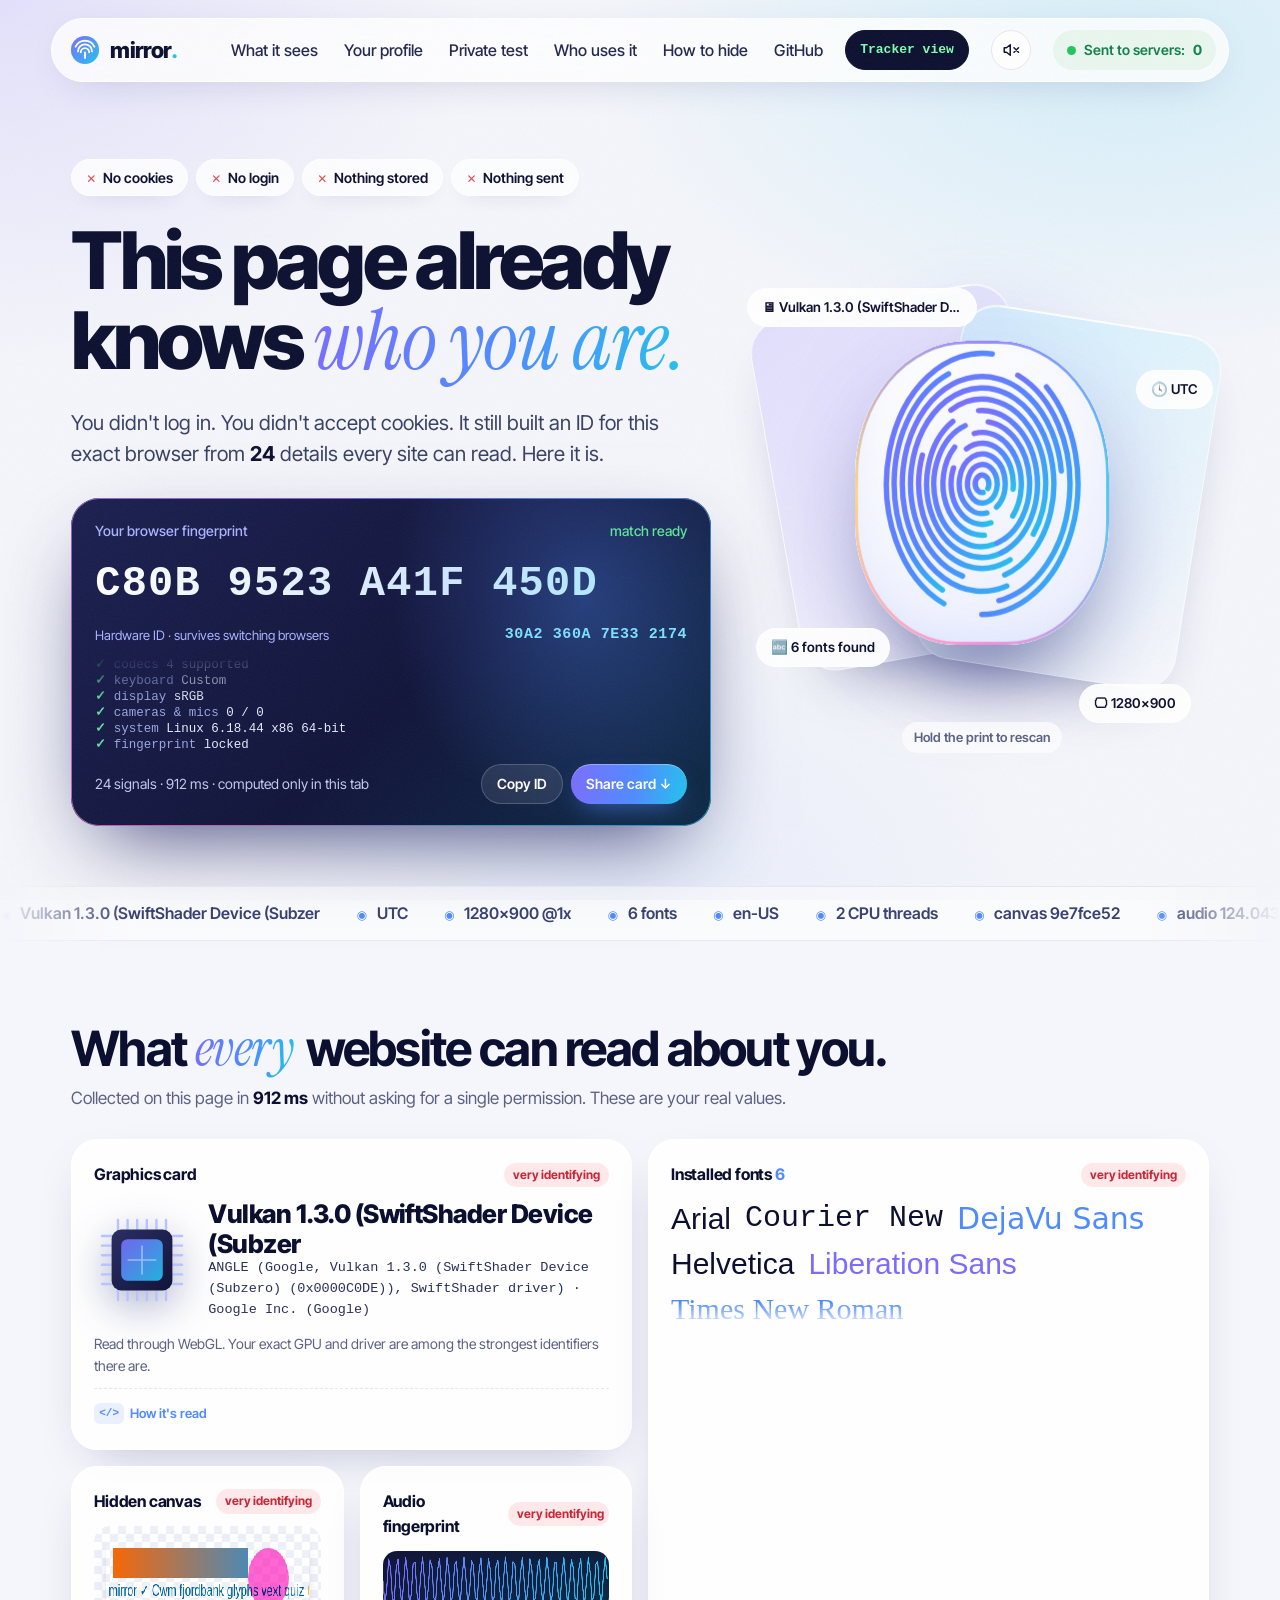
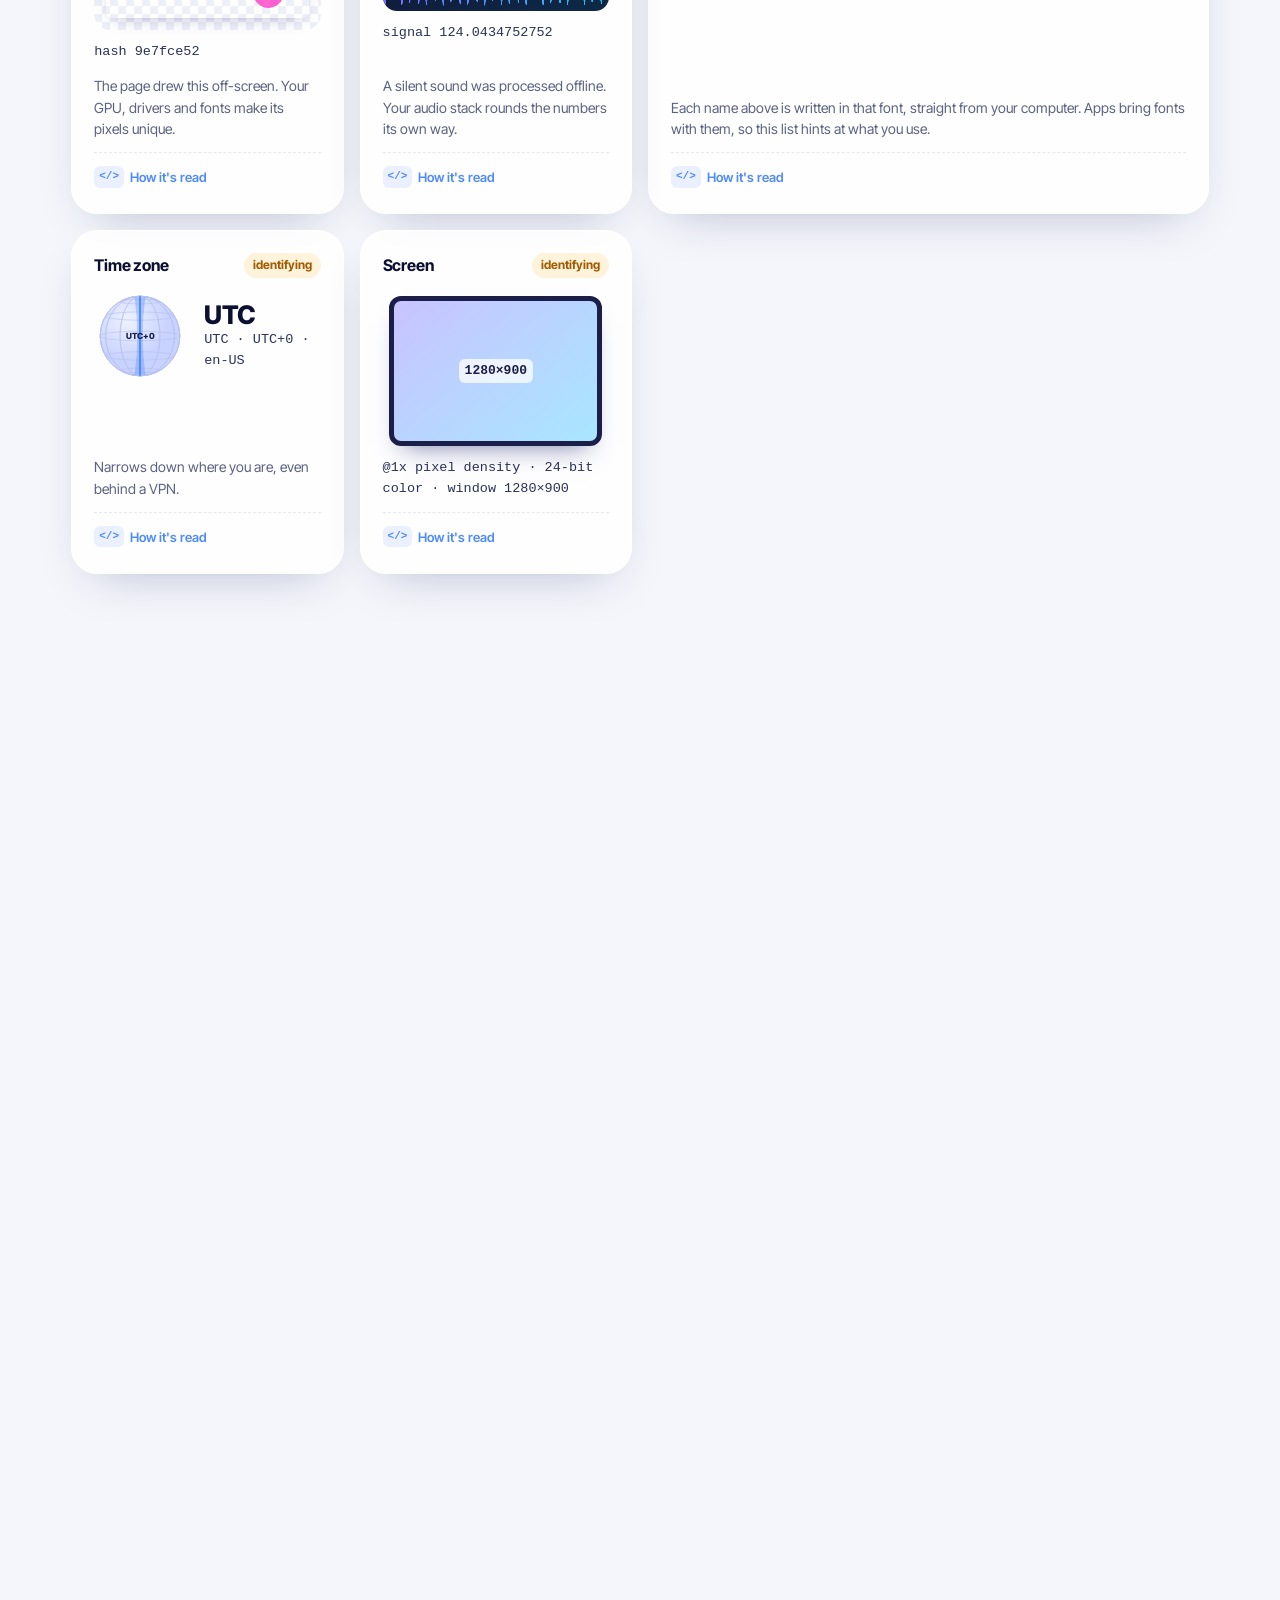
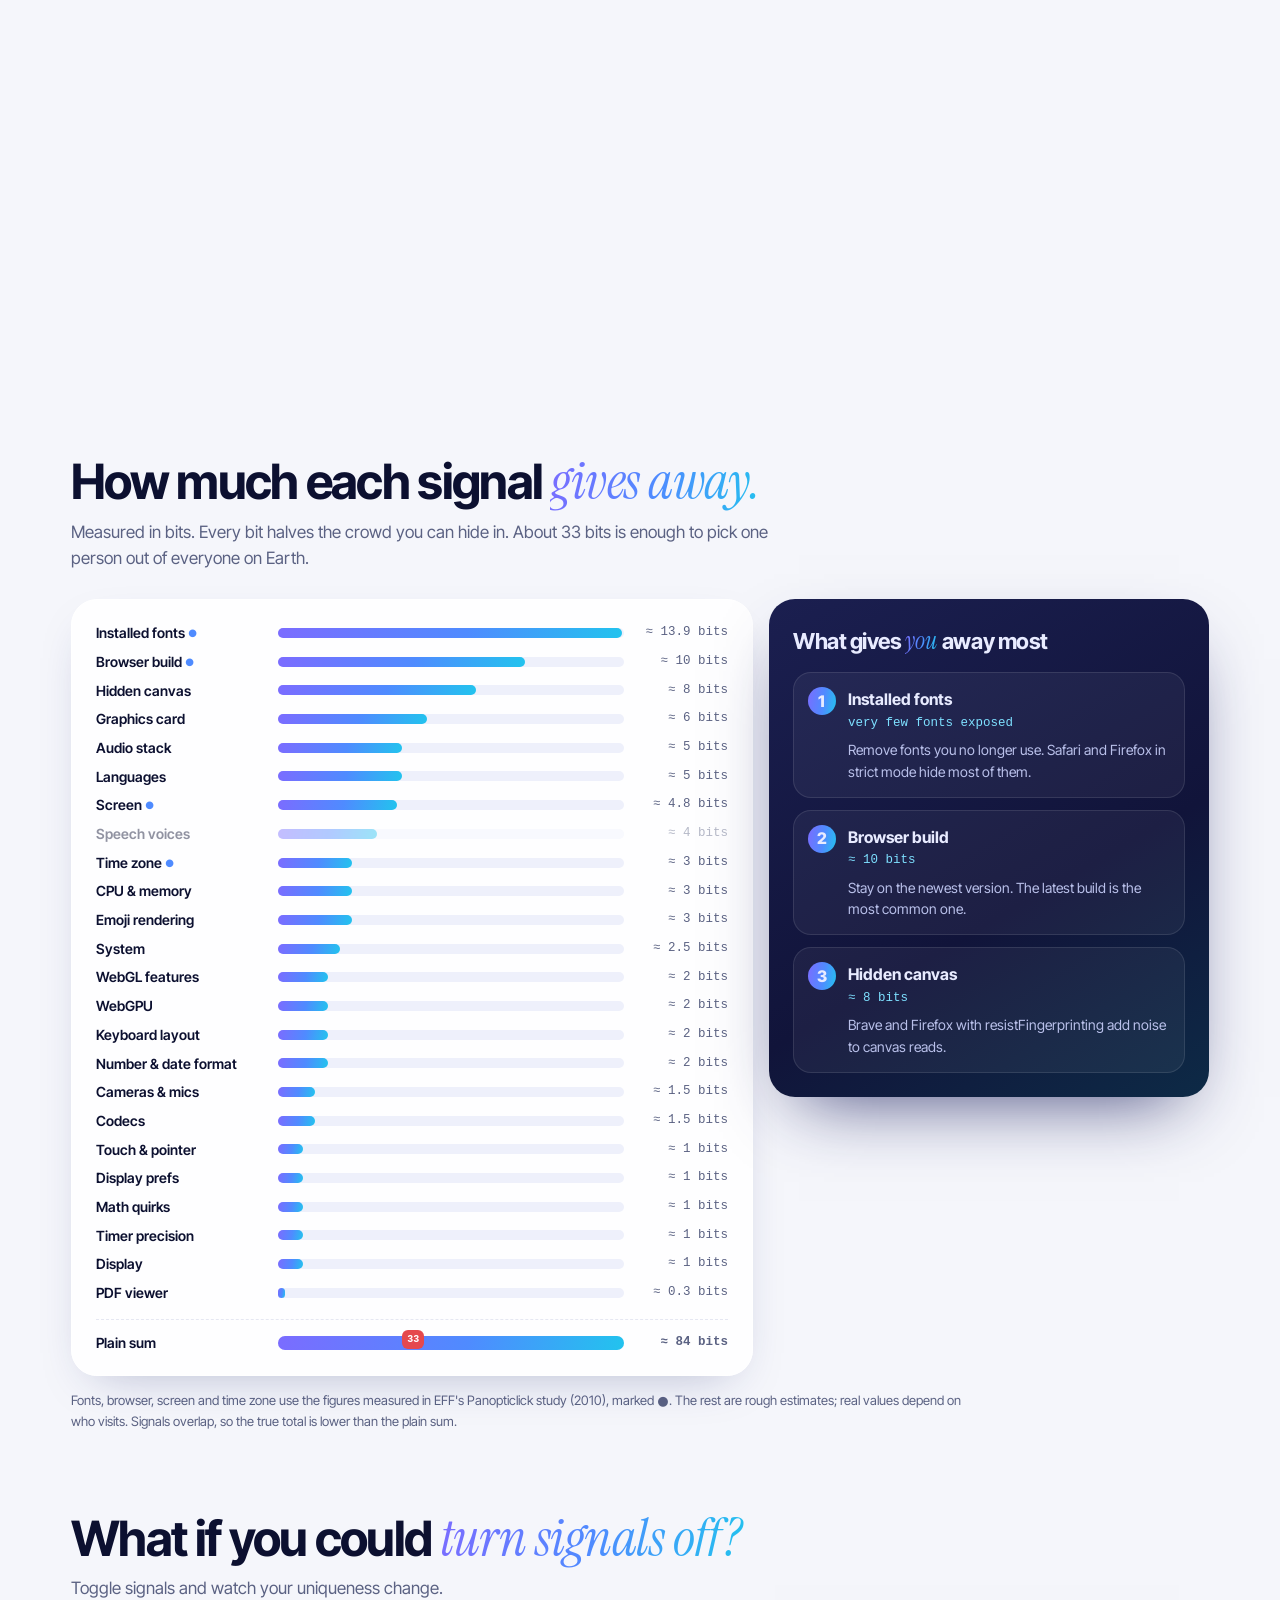
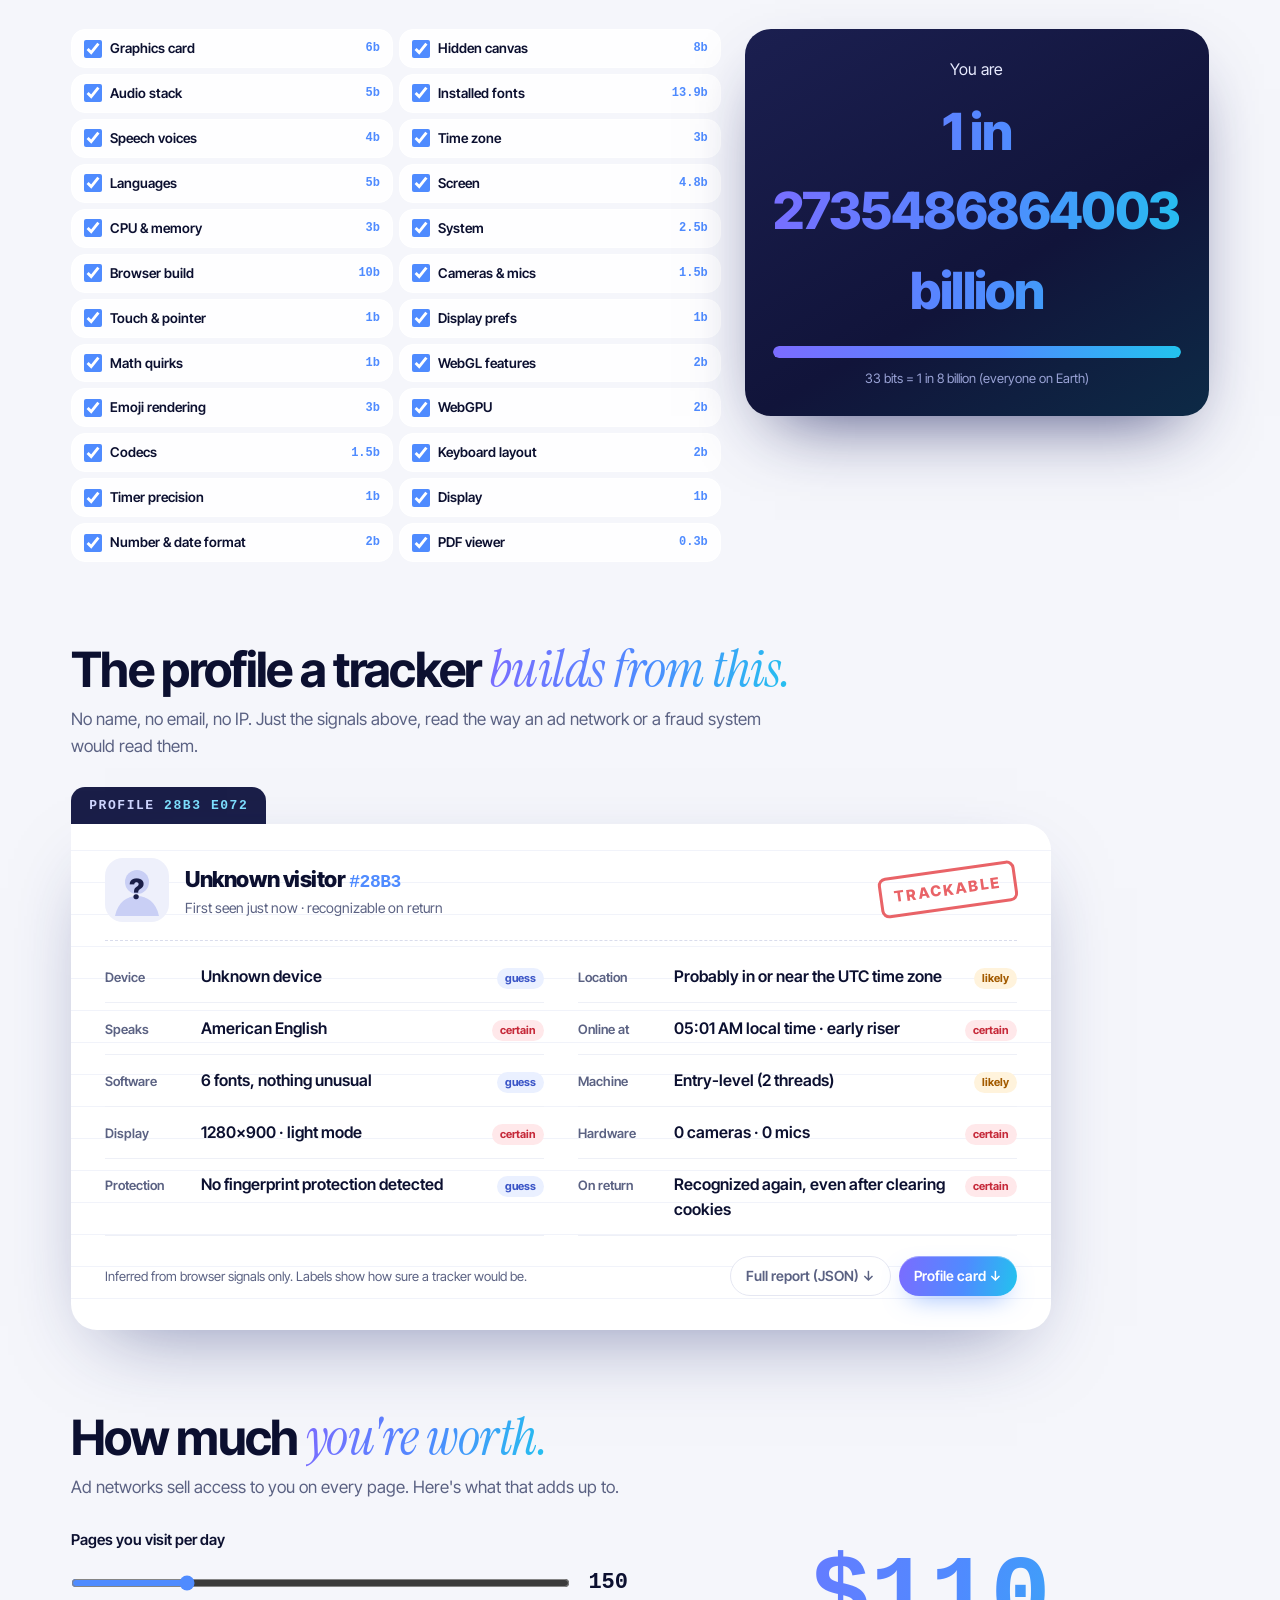
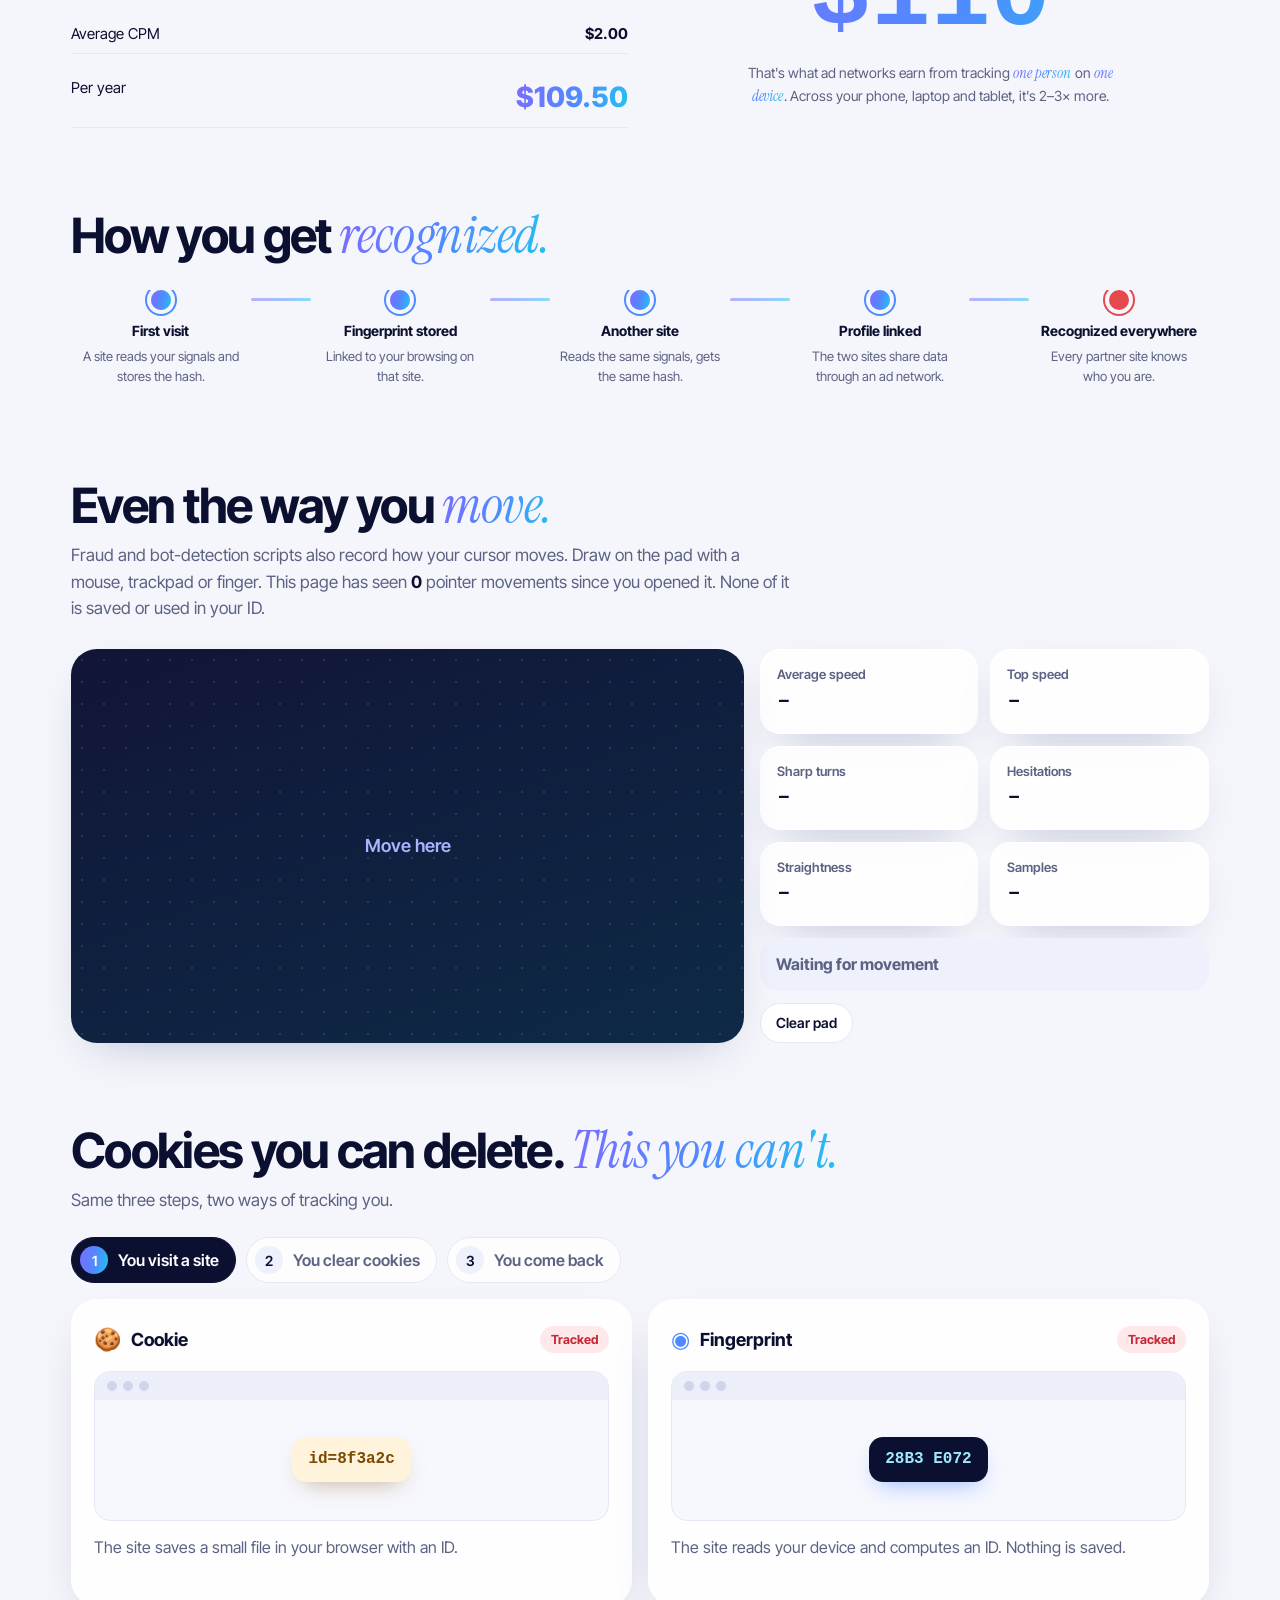
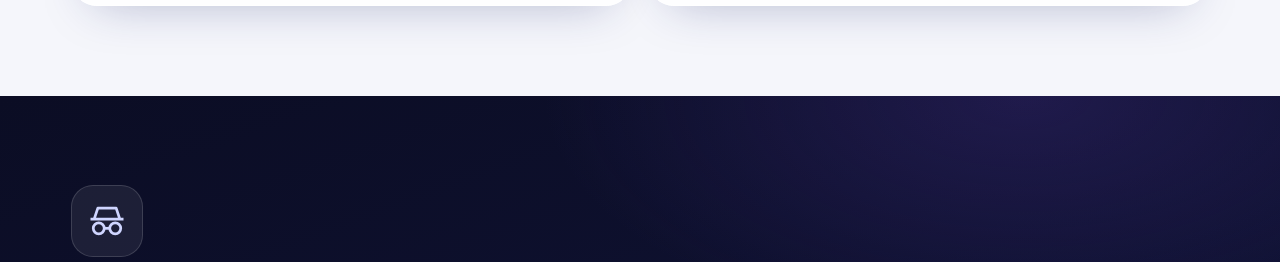
==== commit afd1fe14: "remove i18n language switcher, keep English only Co-Authored-By: Claude Opus 4.6 <noreply@anthropic." ====
--- a/index.html
+++ b/index.html
@@ -39,9 +39,7 @@
       <svg viewBox="0 0 32 32" width="30" height="30"><defs><linearGradient id="lg" x1="0" y1="0" x2="1" y2="1"><stop offset="0" stop-color="#7b6cff"/><stop offset="1" stop-color="#22c3ee"/></linearGradient></defs><circle cx="16" cy="16" r="15" fill="url(#lg)"/><path d="M8.5 17.5a7.5 7.5 0 0 1 15 0M11.5 18.5a4.5 4.5 0 0 1 9 0M16 18.5v6M6 12.5a11 11 0 0 1 20 0" stroke="#fff" stroke-width="2" fill="none" stroke-linecap="round"/></svg>
       <b>mirror<i>.</i></b>
     </a>
-    <div class="links"><a href="#signals" data-i="nav_signals">What it sees</a><a href="#dossier" data-i="nav_profile">Your profile</a><a href="#test" data-i="nav_test">Private test</a><a href="#who" data-i="nav_who">Who uses it</a><a href="#hide" data-i="nav_hide">How to hide</a><a id="ghlink" href="https://github.com/leopardracer/mirror" target="_blank" rel="noopener">GitHub</a></div>
-    <div class="lang-sw" id="langsw"><button class="lbtn on" data-l="en">EN</button><button class="lbtn" data-l="ru">RU</button><button class="lbtn" data-l="ua">UA</button></div>
-    <button class="hbtn" id="tvbtn" aria-haspopup="dialog">Tracker view</button>
+    <div class="links"><a href="#signals">What it sees</a><a href="#dossier">Your profile</a><a href="#test">Private test</a><a href="#who">Who uses it</a><a href="#hide">How to hide</a><a id="ghlink" href="https://github.com/leopardracer/mirror" target="_blank" rel="noopener">GitHub</a></div> <button class="hbtn" id="tvbtn" aria-haspopup="dialog">Tracker view</button>
     <button class="hbtn icon" id="snd" aria-pressed="false" aria-label="Turn sound on"><svg viewBox="0 0 24 24" width="18" height="18" fill="none" stroke="currentColor" stroke-width="2" stroke-linecap="round" stroke-linejoin="round" aria-hidden="true"><path d="M11 5 6 9H3v6h3l5 4z"/><path d="m22 9-6 6M16 9l6 6"/></svg></button>
     <span class="live" title="Requests this page has made to any other server"><span class="pulse" aria-hidden="true"></span>Sent to servers: <b id="netcount">0</b></span>
   </nav>
@@ -172,11 +170,11 @@
   </section>
 
   <section class="band" id="whatif">
-    <h2 data-i="wi_h">What if you could <em>turn signals off?</em></h2>
-    <p class="sub" data-i="wi_sub">Toggle signals and watch your uniqueness change.</p>
+    <h2>What if you could <em>turn signals off?</em></h2>
+    <p class="sub">Toggle signals and watch your uniqueness change.</p>
     <div class="wi-wrap reveal">
       <div class="wi-toggles" id="wi-toggles"></div>
-      <div class="wi-result"><span data-i="wi_you">You are</span> <b class="wi-big" id="wi-uniq">1 in …</b><div class="wi-bar"><div class="wi-fill" id="wi-fill"></div></div><p class="wi-hint" data-i="wi_hint">33 bits = 1 in 8 billion (everyone on Earth)</p></div>
+      <div class="wi-result"><span>You are</span> <b class="wi-big" id="wi-uniq">1 in …</b><div class="wi-bar"><div class="wi-fill" id="wi-fill"></div></div><p class="wi-hint">33 bits = 1 in 8 billion (everyone on Earth)</p></div>
     </div>
   </section>
 
@@ -198,34 +196,34 @@
   </section>
 
   <section class="band" id="worth">
-    <h2 data-i="worth_h">How much <em>you're worth.</em></h2>
-    <p class="sub" data-i="worth_sub">Ad networks sell access to you on every page. Here's what that adds up to.</p>
+    <h2>How much <em>you're worth.</em></h2>
+    <p class="sub">Ad networks sell access to you on every page. Here's what that adds up to.</p>
     <div class="worth-calc reveal">
       <div class="wc-left">
-        <label data-i="worth_pages">Pages you visit per day</label>
+        <label>Pages you visit per day</label>
         <div class="slider-row"><input type="range" id="w-pages" min="20" max="600" value="150" step="10"><b id="w-pv">150</b></div>
-        <div class="wc-row"><span data-i="worth_cpm">Average CPM</span><b>$2.00</b></div>
-        <div class="wc-row"><span data-i="worth_year">Per year</span><b class="wc-big" id="w-year">$109.50</b></div>
+        <div class="wc-row"><span>Average CPM</span><b>$2.00</b></div>
+        <div class="wc-row"><span>Per year</span><b class="wc-big" id="w-year">$109.50</b></div>
       </div>
       <div class="wc-right">
         <div class="wc-dollar" id="w-dollar" aria-hidden="true">$<span id="w-num">109</span></div>
-        <p class="wc-note" data-i="worth_note">That's what ad networks earn from tracking <em>one person</em> on <em>one device</em>. Across your phone, laptop and tablet, it's 2–3× more.</p>
+        <p class="wc-note">That's what ad networks earn from tracking <em>one person</em> on <em>one device</em>. Across your phone, laptop and tablet, it's 2–3× more.</p>
       </div>
     </div>
   </section>
 
   <section class="band" id="timeline">
-    <h2 data-i="tl_h">How you get <em>recognized.</em></h2>
+    <h2>How you get <em>recognized.</em></h2>
     <div class="tl-track reveal">
-      <div class="tl-step"><div class="tl-dot"></div><b data-i="tl_1">First visit</b><p data-i="tl_1d">A site reads your signals and stores the hash.</p></div>
+      <div class="tl-step"><div class="tl-dot"></div><b>First visit</b><p>A site reads your signals and stores the hash.</p></div>
       <div class="tl-line"></div>
-      <div class="tl-step"><div class="tl-dot"></div><b data-i="tl_2">Fingerprint stored</b><p data-i="tl_2d">Linked to your browsing on that site.</p></div>
+      <div class="tl-step"><div class="tl-dot"></div><b>Fingerprint stored</b><p>Linked to your browsing on that site.</p></div>
       <div class="tl-line"></div>
-      <div class="tl-step"><div class="tl-dot"></div><b data-i="tl_3">Another site</b><p data-i="tl_3d">Reads the same signals, gets the same hash.</p></div>
+      <div class="tl-step"><div class="tl-dot"></div><b>Another site</b><p>Reads the same signals, gets the same hash.</p></div>
       <div class="tl-line"></div>
-      <div class="tl-step"><div class="tl-dot"></div><b data-i="tl_4">Profile linked</b><p data-i="tl_4d">The two sites share data through an ad network.</p></div>
+      <div class="tl-step"><div class="tl-dot"></div><b>Profile linked</b><p>The two sites share data through an ad network.</p></div>
       <div class="tl-line"></div>
-      <div class="tl-step"><div class="tl-dot red"></div><b data-i="tl_5">Recognized everywhere</b><p data-i="tl_5d">Every partner site knows who you are.</p></div>
+      <div class="tl-step"><div class="tl-dot red"></div><b>Recognized everywhere</b><p>Every partner site knows who you are.</p></div>
     </div>
   </section>
 
@@ -287,24 +285,24 @@
       </div>
       <div class="incog-compare">
         <div class="inc-win">
-          <div class="inc-bar"><i></i><i></i><i></i><span data-i="inc_normal">Normal</span></div>
+          <div class="inc-bar"><i></i><i></i><i></i><span>Normal</span></div>
           <div class="inc-body"><code id="inc-id1">····</code></div>
         </div>
         <div class="inc-win inc-dark">
-          <div class="inc-bar"><i></i><i></i><i></i><span data-i="inc_private">Incognito</span></div>
+          <div class="inc-bar"><i></i><i></i><i></i><span>Incognito</span></div>
           <div class="inc-body"><code id="inc-id2">····</code></div>
         </div>
       </div>
       <div class="inc-table">
-        <div class="inc-r"><span data-i="inc_cookies">Cookies</span><span class="inc-y">✓ cleared</span><span class="inc-y">✓ cleared</span></div>
-        <div class="inc-r"><span data-i="inc_history">History</span><span class="inc-y">✓ cleared</span><span class="inc-y">✓ cleared</span></div>
-        <div class="inc-r"><span data-i="inc_fp">Fingerprint</span><span class="inc-n">✗ same</span><span class="inc-n">✗ same</span></div>
-        <div class="inc-r"><span data-i="inc_ip">IP address</span><span class="inc-n">✗ same</span><span class="inc-n">✗ same</span></div>
-        <div class="inc-r"><span data-i="inc_hw">Hardware</span><span class="inc-n">✗ same</span><span class="inc-n">✗ same</span></div>
+        <div class="inc-r"><span>Cookies</span><span class="inc-y">✓ cleared</span><span class="inc-y">✓ cleared</span></div>
+        <div class="inc-r"><span>History</span><span class="inc-y">✓ cleared</span><span class="inc-y">✓ cleared</span></div>
+        <div class="inc-r"><span>Fingerprint</span><span class="inc-n">✗ same</span><span class="inc-n">✗ same</span></div>
+        <div class="inc-r"><span>IP address</span><span class="inc-n">✗ same</span><span class="inc-n">✗ same</span></div>
+        <div class="inc-r"><span>Hardware</span><span class="inc-n">✗ same</span><span class="inc-n">✗ same</span></div>
       </div>
       <div class="qr-block">
         <canvas id="qr" width="200" height="200" aria-label="QR code linking to this page"></canvas>
-        <p data-i="qr_text">Scan with your phone to compare IDs across devices.</p>
+        <p>Scan with your phone to compare IDs across devices.</p>
       </div>
       <p class="dark-sub">Clearing cookies, private mode and most VPNs don't change these signals, because they come from your device, not from storage or your IP address.</p>
     </div>
@@ -358,7 +356,7 @@
       <li class="reveal"><b>Privacy check</b><p>The header counter watches every network request. It has to stay at 0.</p></li>
     </ol>
     <div class="embed-block reveal">
-      <h3 data-i="embed_h">Embed on your site</h3>
+      <h3>Embed on your site</h3>
       <pre class="embed-code"><code>&lt;iframe src="embed.html" width="420" height="320" style="border:none;border-radius:16px"&gt;&lt;/iframe&gt;</code></pre>
     </div>
     <a class="btn hot" href="https://github.com/leopardracer/mirror" target="_blank" rel="noopener">Read the code on GitHub ↗</a>
--- a/app.min.css
+++ b/app.min.css
@@ -1 +1 @@
-@font-face{font-family:"Inter Tight";src:url(fonts/inter-tight-latin-wght-normal.woff2) format("woff2");font-weight:100 900;font-display:swap}@font-face{font-family:"Instrument Serif";src:url(fonts/instrument-serif-latin-400-italic.woff2) format("woff2");font-style:italic;font-display:swap}*{box-sizing:border-box;margin:0;padding:0;min-width:0}[hidden]{display:none!important}:root{--bg:#f5f6fb;--ink:#0c1030;--mute:#5b6283;--line:#e5e7f2;--a1:#7b6cff;--a2:#4f8bff;--a3:#22c3ee;--grad:linear-gradient(100deg,var(--a1),var(--a2) 55%,var(--a3));--shadow:0 18px 50px -24px rgba(30,40,110,.35);--mono:ui-monospace,"SF Mono",Menlo,Consolas,monospace}html{scroll-behavior:smooth;scroll-padding-top:110px;overflow-x:hidden}body{background:var(--bg);color:var(--ink);font:16px/1.55 "Inter Tight",system-ui,-apple-system,sans-serif;overflow-x:clip;max-width:100vw;background-image:radial-gradient(900px 520px at 88% 6%,rgba(34,195,238,.15),transparent 60%),radial-gradient(800px 620px at 0 0,rgba(123,108,255,.15),transparent 60%),radial-gradient(700px 500px at 50% 100%,rgba(79,139,255,.08),transparent 60%);background-attachment:fixed}.grain{position:fixed;inset:0;pointer-events:none;z-index:50;opacity:.05;background-image:url("data:image/svg+xml,%3Csvg xmlns='http://www.w3.org/2000/svg' width='160' height='160'%3E%3Cfilter id='n'%3E%3CfeTurbulence type='fractalNoise' baseFrequency='.85' numOctaves='3' stitchTiles='stitch'/%3E%3C/filter%3E%3Crect width='100%25' height='100%25' filter='url(%23n)'/%3E%3C/svg%3E")}button,input{font:inherit;color:inherit}a{color:inherit;text-decoration:none}em{font-family:"Instrument Serif",Georgia,serif;font-weight:400;font-style:italic;letter-spacing:-.01em;background:linear-gradient(100deg,#7b6cff 0,#4f8bff 50%,#22c3ee 100%);-webkit-background-clip:text;background-clip:text;color:transparent;padding-right:.08em;font-size:1.08em}.top{position:sticky;top:0;z-index:10;padding:18px max(4vw,14px) 0}.pill{max-width:1240px;margin:0 auto;display:flex;align-items:center;gap:22px;background:rgba(255,255,255,.8);backdrop-filter:blur(16px);-webkit-backdrop-filter:blur(16px);border:1px solid #fff;border-radius:999px;padding:9px 12px 9px 18px;box-shadow:0 10px 40px -20px rgba(30,40,110,.3);min-height:64px}.brand{display:flex;align-items:center;gap:10px}.brand b{font-size:22px;font-weight:800;letter-spacing:-.6px}.brand b i{font-style:normal;color:var(--a3)}.links{display:flex;gap:26px;margin-left:auto;font-weight:500;color:#22284c}.links a:hover{color:var(--a2)}.live{display:flex;align-items:center;gap:8px;color:#13804a;font-weight:600;font-size:14px;background:#e9f7ef;border-radius:999px;padding:9px 14px;white-space:nowrap}.live b{font-variant-numeric:tabular-nums}.pulse{width:9px;height:9px;border-radius:50%;background:#22c55e;animation:pulse 2s infinite}@keyframes pulse{0%{box-shadow:0 0 0 0 #22c55e80}100%,70%{box-shadow:0 0 0 9px #22c55e00}}.btn{display:inline-flex;align-items:center;justify-content:center;gap:8px;border:1px solid var(--line);background:#fff;padding:10px 18px;border-radius:999px;cursor:pointer;font-weight:600;white-space:nowrap;transition:transform .15s,box-shadow .15s;min-height:44px}.btn:hover{transform:translateY(-1px)}.btn:focus-visible,input:focus-visible{outline:3px solid #4f8bff66;outline-offset:2px}.btn.hot{background:var(--grad);color:#fff;border:0;box-shadow:0 10px 26px -10px #4f8bffb0,inset 0 1px 0 #ffffff55}.btn.small{padding:8px 15px;font-size:14px;min-height:40px}.glassbtn{background:#ffffff18!important;color:#fff!important;border-color:#ffffff30!important}.hero{max-width:1240px;margin:0 auto;padding:clamp(40px,6vw,80px) max(4vw,14px) 40px;display:grid;grid-template-columns:minmax(0,1.3fr) minmax(0,.9fr);gap:30px;align-items:center}.chips-row{display:flex;flex-wrap:wrap;gap:8px;margin-bottom:26px}.chip{background:#ffffffd0;border:1px solid #fff;border-radius:999px;padding:7px 14px;font-weight:600;font-size:14px;box-shadow:0 8px 22px -16px rgba(30,40,110,.45)}.chip::before{content:"✕";color:#e5484d;margin-right:7px;font-size:12px}h1{font-weight:800;font-size:clamp(44px,6.2vw,88px);line-height:.98;letter-spacing:-.045em;text-wrap:balance}h1 em{font-size:1.06em}.lede{font-size:clamp(17px,1.6vw,21px);color:#384063;max-width:610px;margin:24px 0 28px}.lede b{color:var(--ink)}.idcard{position:relative;max-width:640px;border-radius:28px;padding:22px 24px;color:#fff;background:linear-gradient(135deg,#1b1f50,#11143a 55%,#0d2a46);box-shadow:0 34px 80px -30px rgba(20,25,90,.85),inset 0 1px 0 #ffffff22;overflow:hidden;isolation:isolate}.idcard::before{content:"";position:absolute;inset:0;border-radius:inherit;padding:1px;background:conic-gradient(from var(--ang,0deg),#7b6cff,#22c3ee,#ff7ad9,#7b6cff);-webkit-mask:linear-gradient(#000 0 0) content-box,linear-gradient(#000 0 0);-webkit-mask-composite:xor;mask-composite:exclude;opacity:.75;z-index:-1;animation:ang 6s linear infinite}@property --ang{syntax:"<angle>";inherits:false;initial-value:0deg}@keyframes ang{to{--ang:360deg}}.idcard::after{content:"";position:absolute;inset:-40% -10% auto auto;width:60%;height:140%;background:radial-gradient(closest-side,#4f8bff55,transparent);pointer-events:none;z-index:-1}.idcard.flash{animation:flash .9s ease-out}@keyframes flash{0%{box-shadow:0 0 0 0 #22c3eeaa,0 34px 80px -30px rgba(20,25,90,.85)}100%{box-shadow:0 0 0 30px #22c3ee00,0 34px 80px -30px rgba(20,25,90,.85)}}.id-top{display:flex;justify-content:space-between;font-size:14px;color:#aab3ff;font-weight:500}.scan{color:#7ee0ff;display:flex;align-items:center;gap:7px}.scan.done{color:#5fe39a}.spin{width:11px;height:11px;border-radius:50%;border:2px solid #7ee0ff55;border-top-color:#7ee0ff;animation:sp .8s linear infinite}.scan.done .spin{display:none}@keyframes sp{to{transform:rotate(360deg)}}.id{font-family:var(--mono);font-size:clamp(24px,3.4vw,42px);font-weight:700;letter-spacing:.03em;margin:10px 0 8px;background:linear-gradient(100deg,#fff,#cfe6ff 60%,#9fe9ff);-webkit-background-clip:text;background-clip:text;color:transparent;white-space:nowrap}.log{list-style:none;font-family:var(--mono);font-size:12.5px;color:#9aa6e0;height:96px;overflow:hidden;display:flex;flex-direction:column;justify-content:flex-end;margin-bottom:12px;-webkit-mask-image:linear-gradient(transparent,#000 45%)}.log li{white-space:nowrap;overflow:hidden;text-overflow:ellipsis;animation:li .3s ease-out}.log li b{color:#5fe39a;font-weight:600}.log li span{color:#e6ebff}@keyframes li{from{opacity:0;translate:0 6px}}.id-bot{display:flex;justify-content:space-between;align-items:center;gap:12px;flex-wrap:wrap;font-size:14px;color:#c3c9f0}.id-actions{display:flex;gap:8px;flex-wrap:wrap}.hero-art{position:relative;height:clamp(400px,40vw,540px);perspective:900px}.halo{position:absolute;inset:4% 2%;border-radius:50%;background:radial-gradient(closest-side,#4f8bff40,#7b6cff26,transparent);filter:blur(18px)}.glass{position:absolute;border-radius:36px;background:linear-gradient(145deg,#ffffff90,#ffffff30);border:1px solid #ffffffc0;backdrop-filter:blur(10px);-webkit-backdrop-filter:blur(10px);box-shadow:0 30px 60px -30px rgba(30,40,110,.4),inset 0 1px 0 #fff}.glass.gl1{width:58%;height:70%;left:4%;top:12%;rotate:-10deg;background:linear-gradient(145deg,#cfc7ff80,#ffffff30)}.glass.gl2{width:58%;height:70%;right:2%;top:16%;rotate:9deg;background:linear-gradient(145deg,#bdefff80,#ffffff30)}.print-wrap{position:absolute;left:50%;top:50%;width:56%;aspect-ratio:200/240;transform:translate(-50%,-50%) rotateX(var(--rx,0deg)) rotateY(var(--ry,0deg));transition:transform .25s ease-out;transform-style:preserve-3d}.print{position:absolute;inset:0;border-radius:44% 44% 40% 40%;background:linear-gradient(160deg,#fff,#eef1ff);box-shadow:0 50px 90px -30px rgba(30,40,110,.6),inset 0 2px 0 #fff,inset 0 -18px 40px -12px #dfe5ff;overflow:hidden;padding:9%}.print::after{content:"";position:absolute;inset:0;border-radius:inherit;padding:3px;background:conic-gradient(from var(--ang,0deg),#7b6cff,#22c3ee,#ff7ad9,#ffd36e,#7b6cff);-webkit-mask:linear-gradient(#000 0 0) content-box,linear-gradient(#000 0 0);-webkit-mask-composite:xor;mask-composite:exclude;animation:ang 8s linear infinite;opacity:.8}.print svg{width:100%;height:100%;overflow:visible}#ridges path{stroke-dasharray:var(--len);stroke-dashoffset:var(--len);animation:draw 1.6s cubic-bezier(.3,.7,.2,1) forwards;animation-delay:var(--d)}@keyframes draw{to{stroke-dashoffset:0}}.beam{position:absolute;left:0;right:0;height:22%;top:-22%;background:linear-gradient(180deg,transparent,#22c3ee44 70%,#22c3eecc 96%,transparent);animation:beam 2.6s ease-in-out infinite}@keyframes beam{0%{top:-22%}100%,55%{top:100%}}.particles{position:absolute;inset:0;pointer-events:none;overflow:hidden}.pt{position:absolute;font-family:var(--mono);font-size:11px;font-weight:600;color:#4f5fbf;white-space:nowrap;opacity:0;animation:suck var(--t) cubic-bezier(.5,0,.8,.4) var(--dl) infinite}@keyframes suck{0%{opacity:0;transform:translate(0,0) scale(1)}15%{opacity:.9}100%{opacity:0;transform:translate(var(--dx),var(--dy)) scale(.3)}}.tag{position:absolute;background:#ffffffee;border:1px solid #fff;border-radius:999px;padding:8px 14px;font-weight:600;font-size:13.5px;box-shadow:var(--shadow);white-space:nowrap;max-width:min(230px,58%);overflow:hidden;text-overflow:ellipsis;animation:fl 7s ease-in-out infinite;z-index:2}.tag.t1{left:-2%;top:10%}.tag.t2{right:-1%;top:26%;animation-delay:-2s}.tag.t3{left:0;bottom:16%;animation-delay:-4s}.tag.t4{right:4%;bottom:5%;animation-delay:-1s}@keyframes fl{50%{translate:0 -9px}}.marquee{overflow:hidden;border-block:1px solid var(--line);background:#ffffff80;padding:14px 0;margin-top:20px;-webkit-mask-image:linear-gradient(90deg,transparent,#000 10%,#000 90%,transparent)}.mq-track{display:flex;gap:36px;width:max-content;animation:mq 40s linear infinite;font-weight:600;color:#3a4272;white-space:nowrap}.mq-track span::before{content:"◉";color:var(--a2);margin-right:10px;font-size:12px}@keyframes mq{to{transform:translateX(-50%)}}.band{max-width:1240px;margin:80px auto 0;padding:0 max(4vw,14px)}h2{font-size:clamp(30px,3.8vw,52px);letter-spacing:-.035em;line-height:1.03;margin-bottom:10px;text-wrap:balance}.sub{color:var(--mute);font-size:17px;max-width:720px}.sub b{color:var(--ink)}.reveal{opacity:0;translate:0 18px;transition:opacity .6s,translate .6s}.reveal.in{opacity:1;translate:0 0}.bento{margin-top:28px;display:grid;grid-template-columns:repeat(4,minmax(0,1fr));gap:16px;grid-auto-flow:dense}.tile{background:#ffffffdc;border:1px solid #fff;border-radius:26px;padding:22px;box-shadow:var(--shadow);display:flex;flex-direction:column;gap:12px;overflow:hidden}.tile-h{display:flex;align-items:center;justify-content:space-between;gap:10px}.tile h3{font-size:16px;letter-spacing:-.2px}.count{color:var(--a2);font-weight:700}.lvl{font-size:12px;font-weight:700;border-radius:999px;padding:3px 9px;white-space:nowrap}.lvl.hi{background:#ffe8ea;color:#c62a3a}.lvl.md{background:#fff3dc;color:#a35b00}.lvl.lo{background:#eaf0ff;color:#3b55c7}.big{font-size:clamp(20px,2vw,26px);font-weight:800;letter-spacing:-.02em;line-height:1.15}.val{font-family:var(--mono);font-size:13.5px;color:#2a3158;word-break:break-word}.why{color:var(--mute);font-size:14px;margin-top:auto}.t-gpu{grid-column:span 2}.gpu-row,.tz-row{display:flex;align-items:center;gap:18px}.chip-svg{width:96px;flex:none;filter:drop-shadow(0 12px 20px rgba(30,40,110,.35))}.t-fonts{grid-column:span 2;grid-row:span 2}.fontwall{display:flex;flex-wrap:wrap;gap:6px 14px;align-content:flex-start;max-height:330px;overflow:hidden;-webkit-mask-image:linear-gradient(#000 80%,transparent)}.fontwall span{font-size:var(--fs,21px);line-height:1.3;color:var(--ink);white-space:nowrap}.fontwall span:nth-child(3n){color:var(--a2)}.fontwall span:nth-child(5n){color:var(--a1)}.canvas-view{background:repeating-conic-gradient(#eef0f8 0 25%,#fff 0 50%) 0 0/16px 16px;border-radius:16px;padding:12px;display:grid;place-items:center}.canvas-view img{width:100%;image-rendering:pixelated;border-radius:6px;box-shadow:0 6px 16px -8px rgba(30,40,110,.4)}.wave{width:100%;height:auto;border-radius:14px;background:linear-gradient(160deg,#121538,#0d2a46)}.globe{width:92px;flex:none}.screen-row{display:grid;place-items:center;padding:6px 0 0}.device{border:5px solid #1a1e48;border-radius:12px;background:linear-gradient(140deg,#c9c3ff,#a8e6ff);display:grid;place-items:center;max-width:100%;box-shadow:0 14px 24px -14px rgba(30,40,110,.6)}.device span{font-family:var(--mono);font-weight:700;font-size:13px;color:#1a1e48;background:#ffffffc0;border-radius:6px;padding:2px 6px}.smalls{grid-column:1/-1;display:grid;grid-template-columns:repeat(4,minmax(0,1fr));gap:16px}.smalls .tile{padding:18px}.file{margin-top:28px;position:relative;max-width:980px}.file-tab{display:inline-block;background:#1a1e48;color:#cfd6ff;font-family:var(--mono);font-size:13px;font-weight:700;letter-spacing:.12em;padding:9px 18px 14px;border-radius:14px 14px 0 0}.file-tab span{color:#7ee0ff}.file-body{background:#fff;border-radius:0 26px 26px 26px;box-shadow:0 30px 80px -34px rgba(30,40,110,.55);padding:clamp(20px,3vw,34px);margin-top:-6px;position:relative;overflow:hidden;background-image:repeating-linear-gradient(0deg,transparent 0 31px,#f1f3fa 31px 32px)}.file-head{display:flex;align-items:center;gap:16px;padding-bottom:18px;border-bottom:1px dashed #d9dcec;margin-bottom:10px}.avatar{position:relative;width:64px;height:64px;border-radius:18px;background:#eef0fb;overflow:hidden;flex:none}.avatar .qm{position:absolute;inset:0;display:grid;place-items:center;font-weight:800;font-size:28px;color:#1a1e48}.file-title{font-size:22px;font-weight:800;letter-spacing:-.02em}.file-title span{font-family:var(--mono);color:var(--a2);font-size:18px}.file-sub{color:var(--mute);font-size:14px}.stamp{margin-left:auto;border:3px solid #e5484d;color:#e5484d;font-weight:800;letter-spacing:.14em;font-size:15px;padding:6px 12px;border-radius:8px;rotate:-8deg;opacity:.85;white-space:nowrap}.facts{list-style:none;display:grid;grid-template-columns:repeat(2,minmax(0,1fr));gap:0 34px}.facts li{display:grid;grid-template-columns:auto 1fr auto;gap:12px;align-items:baseline;padding:13px 0;border-bottom:1px solid #eef0f7}.facts .k{font-size:13px;color:var(--mute);font-weight:600;min-width:84px}.facts .v{font-weight:600}.facts .c{font-size:11px;font-weight:700;border-radius:999px;padding:2px 8px;white-space:nowrap}.c.sure{background:#ffe8ea;color:#c62a3a}.c.likely{background:#fff3dc;color:#a35b00}.c.guess{background:#eaf0ff;color:#3b55c7}.file-foot{display:flex;justify-content:space-between;align-items:center;gap:14px;flex-wrap:wrap;margin-top:20px;color:var(--mute);font-size:13px}.dark{margin-top:90px;background:radial-gradient(800px 400px at 80% 0,#3b2a7a66,transparent 60%),linear-gradient(160deg,#0b0d24,#11143a 60%,#0c1d33);color:#e8ebff;transition:background .6s}.dark-in{max-width:1240px;margin:0 auto;padding:clamp(50px,7vw,90px) max(4vw,14px)}.incog{width:72px;height:72px;border-radius:22px;display:grid;place-items:center;background:#ffffff12;border:1px solid #ffffff25;margin-bottom:18px}.dark h2{color:#fff}.testgrid{display:grid;grid-template-columns:minmax(0,1fr) minmax(0,1fr);gap:30px;align-items:center;margin-top:16px}.dark ol{list-style:none;display:grid;gap:12px;counter-reset:s}.dark ol li{counter-increment:s;display:flex;gap:14px;align-items:center;font-size:18px;color:#c8cdf2}.dark ol li::before{content:counter(s);width:34px;height:34px;flex:none;border-radius:50%;display:grid;place-items:center;background:#ffffff14;border:1px solid #ffffff25;font-weight:700;color:#fff}.dark ol b{color:#fff}.dark code{font-family:var(--mono);background:#ffffff14;border-radius:8px;padding:3px 8px;color:#9fe9ff}.compare{display:flex;flex-direction:column;gap:12px}#otherid{font-family:var(--mono);font-size:24px;letter-spacing:.06em;border:1.5px solid #ffffff30;border-radius:18px;padding:18px 20px;background:#ffffff0d;color:#fff;text-transform:uppercase}#otherid::placeholder{color:#ffffff40}.verdict{border-radius:18px;padding:18px 20px;font-weight:700;font-size:18px;background:#ffffff10;color:#aab3e0;transition:.3s}.verdict.same{background:#e5484d;color:#fff;box-shadow:0 0 0 6px #e5484d33,0 20px 50px -10px #e5484d}.verdict.diff{background:#16a34a;color:#fff}.dark-sub{color:#9aa3d6;max-width:720px;margin-top:26px;font-size:16px}body.caught .dark{background:radial-gradient(900px 500px at 50% 0,#e5484d55,transparent 65%),linear-gradient(160deg,#1e0b14,#2a0f1c 60%,#140a1a)}.tips{margin-top:26px;display:grid;grid-template-columns:repeat(4,minmax(0,1fr));gap:16px}.tips article{background:#ffffffd8;border:1px solid #fff;border-radius:24px;padding:24px;box-shadow:var(--shadow)}.tips .n{font-family:"Instrument Serif",Georgia,serif;font-style:italic;font-size:40px;line-height:1;background:var(--grad);-webkit-background-clip:text;background-clip:text;color:transparent}.tips h3{font-size:18px;letter-spacing:-.2px;margin:10px 0 6px}.tips p{color:var(--mute);font-size:15px}footer{max-width:1240px;margin:80px auto 0;padding:30px max(4vw,14px) 60px;color:var(--mute);font-size:14px;border-top:1px solid var(--line)}#toast{position:fixed;left:50%;top:96px;transform:translateX(-50%);background:var(--ink);color:#fff;padding:12px 20px;border-radius:999px;font-size:15px;font-weight:500;z-index:40;box-shadow:0 14px 40px -10px rgba(12,16,48,.6);max-width:calc(100vw - 24px);text-align:center}.skip{position:absolute;left:12px;top:-60px;z-index:60;background:var(--ink);color:#fff;padding:10px 16px;border-radius:12px;font-weight:600}.skip:focus{top:12px}.nojs{position:fixed;inset:auto 12px 12px;background:var(--ink);color:#fff;padding:14px 18px;border-radius:16px;z-index:60}.stat:focus-visible,.step:focus-visible,a:focus-visible,summary:focus-visible{outline:3px solid #4f8bff88;outline-offset:3px;border-radius:12px}.noise{background:#16a34a26;border:1px solid #5fe39a55;color:#c9f7da;border-radius:14px;padding:10px 13px;font-size:13.5px;margin:-4px 0 12px;line-height:1.45}.noise b{color:#5fe39a}.canvas-badge{align-self:flex-start;background:#e6f8ee;color:#13804a;font-size:12px;font-weight:700;border-radius:999px;padding:3px 10px}.how{border-top:1px dashed var(--line);padding-top:10px;font-size:13px}.how summary{cursor:pointer;color:var(--a2);font-weight:600;list-style:none;display:inline-flex;align-items:center;gap:6px;min-height:28px}.how summary::-webkit-details-marker{display:none}.how summary::before{content:"</>";font-family:var(--mono);font-size:11px;background:#eaf0ff;border-radius:6px;padding:2px 5px}.how[open] summary{margin-bottom:8px}.how pre{background:#0f1236;color:#cfe0ff;border-radius:12px;padding:12px 14px;overflow-x:auto;font:12.5px/1.55 var(--mono);white-space:pre}.motion{margin-top:28px;display:grid;grid-template-columns:minmax(0,1.5fr) minmax(0,1fr);gap:16px}.padwrap{position:relative;border-radius:26px;overflow:hidden;background:linear-gradient(160deg,#121538,#0d2a46);box-shadow:var(--shadow);min-height:340px}.padwrap::before{content:"";position:absolute;inset:0;background-image:radial-gradient(#ffffff1c 1px,transparent 1.2px);background-size:22px 22px;pointer-events:none}#pad{position:absolute;inset:0;width:100%;height:100%;touch-action:none;cursor:crosshair}.padhint{position:absolute;inset:0;display:grid;place-items:center;color:#aab3ff;font-weight:600;font-size:18px;pointer-events:none;animation:hint 2.4s ease-in-out infinite}@keyframes hint{50%{opacity:.4}}.mstats{display:grid;grid-template-columns:1fr 1fr;gap:12px;align-content:start}.ms{background:#ffffffdc;border:1px solid #fff;border-radius:20px;padding:14px 16px;box-shadow:var(--shadow)}.ms span{display:block;font-size:13px;color:var(--mute);font-weight:600}.ms b{font-family:var(--mono);font-size:22px;font-variant-numeric:tabular-nums}.mverdict{grid-column:1/-1;border-radius:18px;padding:14px 16px;font-weight:700;background:#eef0fb;color:var(--mute)}.mverdict.human{background:#e6f8ee;color:#13804a}.mverdict.bot{background:#ffe8ea;color:#c62a3a}#m-clear{grid-column:1/-1;justify-self:start}.steps{display:flex;gap:10px;flex-wrap:wrap;margin-top:24px}.step{display:inline-flex;align-items:center;gap:10px;border:1px solid var(--line);background:#ffffffc0;border-radius:999px;padding:8px 16px 8px 8px;font-weight:600;cursor:pointer;min-height:44px;color:var(--mute);transition:.25s}.step i{font-style:normal;width:28px;height:28px;border-radius:50%;display:grid;place-items:center;background:#eef0fb;color:var(--ink);font-size:14px}.step.on{background:var(--ink);color:#fff;border-color:var(--ink)}.step.on i{background:var(--grad);color:#fff}.vsgrid{margin-top:16px;display:grid;grid-template-columns:1fr 1fr;gap:16px}.vs{background:#ffffffdc;border:1px solid #fff;border-radius:26px;padding:22px;box-shadow:var(--shadow);display:flex;flex-direction:column;gap:14px}.vs-h{display:flex;align-items:center;gap:10px}.vs-h h3{font-size:18px}.vs-ico{font-size:22px;color:var(--a2)}.vs-st{margin-left:auto;font-size:12.5px;font-weight:700;border-radius:999px;padding:4px 11px;background:#ffe8ea;color:#c62a3a;transition:.3s}.vs p{color:var(--mute);min-height:3em}.win{border-radius:16px;overflow:hidden;border:1px solid var(--line);background:#f7f8fd}.win-bar{display:flex;gap:6px;padding:9px 12px;background:#eceff9}.win-bar i{width:10px;height:10px;border-radius:50%;background:#cfd4ea}.win-body{height:120px;display:grid;place-items:center}.jar{position:relative}.ck{display:inline-block;font-family:var(--mono);font-weight:700;font-size:16px;padding:10px 16px;border-radius:14px;background:#fff3dc;color:#7a4a00;box-shadow:0 10px 24px -12px rgba(120,70,0,.5);transition:transform .5s cubic-bezier(.5,-.4,.6,1.4),opacity .5s,filter .5s}.ck.fp{background:var(--ink);color:#9fe9ff;box-shadow:0 10px 24px -10px #4f8bffaa}.vsgrid[data-s="1"] .vs-cookie .ck,.vsgrid[data-s="2"] .vs-cookie .ck{transform:scale(.2) rotate(-25deg);opacity:0;filter:blur(4px)}.vsgrid[data-s="1"] .vs-cookie .vs-st{background:#eef0fb;color:var(--mute)}.vsgrid[data-s="2"] .vs-cookie .vs-st{background:#e6f8ee;color:#13804a}.vsgrid[data-s="2"] .vs-print .ck{animation:ping 1s ease-out}.vsgrid[data-s="2"] .vs-print .vs-st{background:#e5484d;color:#fff}@keyframes ping{0%{box-shadow:0 0 0 0 #e5484daa}100%{box-shadow:0 0 0 22px #e5484d00}}.stats{margin-top:26px;display:grid;grid-template-columns:repeat(4,minmax(0,1fr));gap:16px}.stat{background:#ffffffdc;border:1px solid #fff;border-radius:24px;padding:24px;box-shadow:var(--shadow);display:flex;flex-direction:column;gap:10px;transition:transform .2s}.stat:hover{transform:translateY(-3px)}.stat b{font-size:clamp(34px,3.4vw,46px);font-weight:800;letter-spacing:-.04em;line-height:1;background:var(--grad);-webkit-background-clip:text;background-clip:text;color:transparent}.stat b.d{font-size:clamp(28px,2.6vw,36px)}.stat p{color:#384063;font-size:15px}.stat span{margin-top:auto;font-size:12.5px;font-weight:600;color:var(--a2)}@media (max-width:1040px){.motion,.vsgrid{grid-template-columns:1fr}.stats{grid-template-columns:repeat(2,minmax(0,1fr))}.padwrap{min-height:300px}}@media (max-width:620px){.stats{grid-template-columns:1fr}.vsgrid{grid-template-columns:1fr}.mstats{grid-template-columns:1fr 1fr}.ms b{font-size:18px}.step{font-size:14px}}@media (prefers-color-scheme:dark){:root{--bg:#090b1f;--ink:#eef0ff;--mute:#9ba3cc;--line:#24284d;--shadow:0 18px 50px -24px rgba(0,0,0,.7)}body{background-image:radial-gradient(900px 520px at 88% 6%,rgba(34,195,238,.12),transparent 60%),radial-gradient(800px 620px at 0 0,rgba(123,108,255,.16),transparent 60%),radial-gradient(700px 500px at 50% 100%,rgba(79,139,255,.08),transparent 60%)}.grain{opacity:.07}.pill{background:rgba(18,21,52,.78);border-color:#ffffff14}.links{color:#cfd4f5}.live{background:#0f2b1c;color:#5fe39a}.btn{background:#151938;border-color:#2a2f5c;color:var(--ink)}.btn.hot{color:#fff}.chip,.tag{background:#151938e6;border-color:#ffffff18}.lede,.stat p{color:#b8bfe6}.glass{background:linear-gradient(145deg,#ffffff1c,#ffffff08);border-color:#ffffff22;box-shadow:0 30px 60px -30px rgba(0,0,0,.6),inset 0 1px 0 #ffffff22}.glass.gl1{background:linear-gradient(145deg,#7b6cff33,#ffffff08)}.glass.gl2{background:linear-gradient(145deg,#22c3ee2e,#ffffff08)}.print{background:linear-gradient(160deg,#1b1f4a,#10132f);box-shadow:0 50px 90px -30px rgba(0,0,0,.8),inset 0 2px 0 #ffffff1a,inset 0 -18px 40px -12px #0a0c26}.pt{color:#9fb0ff}.marquee{background:#ffffff08}.mq-track{color:#c4cbf2}.ms,.stat,.tile,.tips article,.vs{background:#12153299;border-color:#ffffff12}.val{color:#cfd6ff}.c.sure,.lvl.hi,.mverdict.bot,.vs-st{background:#3a1520;color:#ff8a93}.c.likely,.lvl.md{background:#35260d;color:#ffc061}.c.guess,.lvl.lo{background:#18234a;color:#9fb4ff}.canvas-view{background:repeating-conic-gradient(#1a1e40 0 25%,#141733 0 50%) 0 0/16px 16px}.globe ellipse{stroke:#3a4685}.globe circle{fill:#151a40;stroke:#3a4685}.globe text{fill:#eef0ff}.device{border-color:#cfd6ff}.file-tab{background:#22275e}.file-body{background:#11142f;background-image:repeating-linear-gradient(0deg,transparent 0 31px,#181c3d 31px 32px)}.file-head{border-color:#2a2f5c}.facts li{border-color:#1f2449}.avatar{background:#1a1e48}.avatar .qm{color:#eef0ff}.how summary::before{background:#18234a}.canvas-badge,.mverdict.human{background:#0f2b1c;color:#5fe39a}.mverdict,.step i{background:#1a1e48;color:var(--mute)}.step{background:#12153299}.step.on{background:#eef0ff;color:#0c1030;border-color:#eef0ff}.win{background:#0e1130;border-color:#24284d}.win-bar{background:#171b40}.win-bar i{background:#2f3566}.ck{background:#3a2a0d;color:#ffd38a}.ck.fp{background:#0a0c22;border:1px solid #2a2f5c}.vsgrid[data-s="1"] .vs-cookie .vs-st{background:#1a1e48;color:var(--mute)}.vsgrid[data-s="2"] .vs-cookie .vs-st{background:#0f2b1c;color:#5fe39a}.vsgrid[data-s="2"] .vs-print .vs-st{background:#e5484d;color:#fff}#toast,.skip{background:#eef0ff;color:#0c1030}.dark{border-block:1px solid #1d2148}}@media (max-width:1040px){.hero{grid-template-columns:1fr}.hero-art{order:-1;height:360px;max-width:540px;width:100%;margin:0 auto}.bento{grid-template-columns:repeat(2,minmax(0,1fr))}.smalls{grid-template-columns:repeat(2,minmax(0,1fr))}.tips{grid-template-columns:repeat(2,minmax(0,1fr))}.links{display:none}.live{margin-left:auto}.testgrid{grid-template-columns:1fr}.facts{grid-template-columns:1fr}}@media (max-width:620px){.bento,.smalls,.tips{grid-template-columns:1fr}.t-fonts,.t-gpu{grid-column:auto;grid-row:auto}.hero-art{height:290px}.tag{font-size:12px;padding:6px 10px}.live{font-size:12px;padding:7px 10px}.brand b{font-size:19px}.id{letter-spacing:.01em}.stamp{display:none}.gpu-row,.tz-row{align-items:flex-start}}.hbtn{border:1px solid var(--line);background:#fff;border-radius:999px;padding:8px 14px;font-weight:600;font-size:14px;cursor:pointer;min-height:40px;white-space:nowrap;color:var(--ink)}.hbtn:hover{border-color:var(--a2)}.hbtn.icon{width:40px;padding:0;display:grid;place-items:center}.hbtn.icon[aria-pressed=true]{color:var(--a2);border-color:var(--a2)}#tvbtn{background:#0c1030;color:#7dffb0;border-color:#0c1030;font-family:var(--mono);font-size:13px}.links{margin-left:auto}.hbtn:focus-visible{outline:3px solid #4f8bff88;outline-offset:2px}@property --tc{syntax:"<color>";inherits:false;initial-value:transparent}.tint{position:fixed;inset:0;z-index:-1;pointer-events:none;background:radial-gradient(1400px 900px at 50% 40%,var(--tc),transparent 70%);transition:--tc 1.1s ease}.tint[data-z=signals]{--tc:rgba(123,108,255,.13)}.tint[data-z=weight]{--tc:rgba(79,139,255,.14)}.tint[data-z=dossier]{--tc:rgba(255,170,60,.12)}.tint[data-z=motion]{--tc:rgba(34,195,238,.14)}.tint[data-z=vs]{--tc:rgba(255,122,217,.10)}.tint[data-z=who]{--tc:rgba(123,108,255,.12)}.tint[data-z=hide]{--tc:rgba(34,197,94,.11)}.tint[data-z=made]{--tc:rgba(79,139,255,.12)}body.caught .tint{--tc:rgba(229,72,77,.2)}.hwrow{display:flex;justify-content:space-between;align-items:center;gap:10px;flex-wrap:wrap;font-size:13px;color:#aab3ff;margin:-2px 0 10px}.hwrow code{font-family:var(--mono);color:#7ee0ff;font-weight:700;font-size:15px;letter-spacing:.04em}.pi{position:relative;width:100%;height:100%;--mx:-300px;--my:-300px}.lens{position:absolute;inset:0;width:100%;height:100%;overflow:visible;opacity:0;transition:opacity .3s;filter:drop-shadow(0 0 4px #22c3ee) drop-shadow(0 0 10px #4f8bff);-webkit-mask-image:radial-gradient(circle 64px at var(--mx) var(--my),#000 35%,transparent 100%);mask-image:radial-gradient(circle 64px at var(--mx) var(--my),#000 35%,transparent 100%)}.pi.lit .lens{opacity:1}.print-wrap{cursor:pointer;touch-action:none;-webkit-touch-callout:none;user-select:none;-webkit-user-select:none}.hold-ring{position:absolute;inset:-12px;z-index:3;border-radius:44% 44% 40% 40%;padding:5px;background:conic-gradient(#22c3ee calc(var(--p,0)*1turn),transparent 0);-webkit-mask:linear-gradient(#000 0 0) content-box,linear-gradient(#000 0 0);-webkit-mask-composite:xor;mask-composite:exclude;opacity:0;transition:opacity .2s;pointer-events:none}.print-wrap.holding .hold-ring{opacity:1}.print-wrap.holding .beam{animation-duration:.6s}.print-wrap.holding .print{box-shadow:0 0 0 6px #22c3ee33,0 50px 90px -30px rgba(30,40,110,.6)}.holdhint{position:absolute;left:50%;bottom:-4px;translate:-50% 0;font-size:13px;font-weight:600;color:var(--mute);background:#ffffffb0;border-radius:999px;padding:5px 12px;white-space:nowrap;pointer-events:none;z-index:2}.weight{margin-top:28px;display:grid;grid-template-columns:minmax(0,1.55fr) minmax(0,1fr);gap:16px;align-items:start}.bars{background:#ffffffdc;border:1px solid #fff;border-radius:26px;padding:22px 24px;box-shadow:var(--shadow);display:grid;gap:7px}.bar{display:grid;grid-template-columns:170px minmax(0,1fr) 92px;gap:12px;align-items:center;font-size:14px}.bar.off{opacity:.45}.bn{font-weight:600;white-space:nowrap;overflow:hidden;text-overflow:ellipsis}.bn i{font-style:normal;color:var(--a2);font-size:10px;vertical-align:2px}.bt{position:relative;height:10px;border-radius:99px;background:#eef0fb}.bt span{position:absolute;inset:0 auto 0 0;width:var(--w);border-radius:inherit;background:var(--grad);transform-origin:left;transform:scaleX(0);transition:transform 1.1s cubic-bezier(.2,.7,.2,1)}.weight.in .bt span{transform:scaleX(1)}.bv{font-family:var(--mono);font-size:12.5px;color:var(--mute);text-align:right}.bar.total{margin-top:8px;padding-top:12px;border-top:1px dashed var(--line);font-weight:800}.bar.total .bt{height:14px}.b33{position:absolute;top:-6px;translate:-50% 0;font-style:normal;font-family:var(--mono);font-size:10px;font-weight:800;background:#e5484d;color:#fff;border-radius:6px;padding:2px 5px}.top3{background:linear-gradient(150deg,#1b1f50,#11143a 60%,#0d2a46);color:#e8ebff;border-radius:26px;padding:24px;box-shadow:0 30px 70px -30px rgba(20,25,90,.8)}.top3 h3{font-size:22px;letter-spacing:-.02em;margin-bottom:12px}.top3 ol{list-style:none;counter-reset:t;display:grid;gap:12px}.top3 li{counter-increment:t;background:#ffffff0d;border:1px solid #ffffff1a;border-radius:18px;padding:14px 16px 14px 54px;position:relative}.top3 li::before{content:counter(t);position:absolute;left:14px;top:14px;width:28px;height:28px;border-radius:50%;display:grid;place-items:center;background:var(--grad);font-weight:800}.top3 li b{display:block;font-size:16px}.tw{display:block;font-family:var(--mono);font-size:12.5px;color:#7ee0ff;margin:2px 0 6px}.top3 p{font-size:14px;color:#b9c0ea}.note{color:var(--mute);font-size:13px;margin-top:14px;max-width:900px}.made{margin-top:26px;display:grid;grid-template-columns:repeat(5,minmax(0,1fr));gap:14px}.mk{background:#ffffffdc;border:1px solid #fff;border-radius:22px;padding:20px;box-shadow:var(--shadow)}.mk b{display:block;font-size:clamp(26px,2.6vw,36px);font-weight:800;letter-spacing:-.03em;background:var(--grad);-webkit-background-clip:text;background-clip:text;color:transparent}.mk span{color:var(--mute);font-size:14px;font-weight:600}.build{list-style:none;display:grid;grid-template-columns:repeat(4,minmax(0,1fr));gap:14px;margin:16px 0 24px;counter-reset:b}.build li{counter-increment:b;border-left:2px solid var(--a2);padding:4px 0 4px 16px}.build li b::before{content:counter(b,decimal-leading-zero) "  ";font-family:var(--mono);color:var(--a2)}.build p{color:var(--mute);font-size:14.5px;margin-top:4px}.tv{position:fixed;inset:0;z-index:70;background:rgba(2,6,4,.78);backdrop-filter:blur(6px);-webkit-backdrop-filter:blur(6px);display:grid;place-items:center;padding:16px}.tv-in{width:min(760px,100%);max-height:calc(100vh - 32px);display:flex;flex-direction:column;background:#030a06;border:1px solid #1f5c38;border-radius:20px;box-shadow:0 0 0 1px #000,0 30px 90px -20px #00ff8833;overflow:hidden}.tv-top{display:flex;align-items:center;gap:12px;padding:14px 18px;border-bottom:1px solid #12331f;font-family:var(--mono);color:#7dffb0;letter-spacing:.12em;font-size:13px}.tv-sim{background:#ffb02022;color:#ffc55c;border-radius:6px;padding:2px 8px;letter-spacing:.06em}.tv-x{margin-left:auto;background:0 0;border:1px solid #1f5c38;color:#7dffb0;border-radius:10px;width:40px;height:40px;cursor:pointer;font-size:16px}#tv-log{flex:1;overflow:auto;padding:16px 18px;font:13.5px/1.65 var(--mono);color:#b8ffd6;white-space:pre-wrap;min-height:420px;text-shadow:0 0 8px #00ff8855}.tl.dim{color:#4f9c6f}.tl.seg{color:#7ee0ff}.tl.bid{color:#d6ffe6}.tl.win{color:#ffc55c;font-weight:700}.tl.big{color:#ff6b7a;font-weight:800;font-size:16px}.tv-foot{padding:12px 18px;border-top:1px solid #12331f;color:#4f9c6f;font-size:12.5px}.sheet{position:fixed;inset:0;z-index:70;background:rgba(8,10,30,.5);backdrop-filter:blur(4px);-webkit-backdrop-filter:blur(4px);display:grid;place-items:end center;padding:16px}.sheet-in{width:min(420px,100%);background:#fff;border-radius:24px;padding:20px;display:grid;gap:10px;box-shadow:0 30px 80px -20px rgba(10,15,60,.6);color:var(--ink)}.sheet-in b{font-size:18px}.fbtn{display:flex;align-items:center;gap:14px;border:1px solid var(--line);background:#f7f8fd;border-radius:16px;padding:12px 16px;font-weight:600;cursor:pointer;min-height:56px;text-align:left;color:var(--ink)}.fbtn:hover{border-color:var(--a2)}.fbtn i{flex:none;background:var(--grad);border-radius:4px;display:block}.r169{width:38px;height:21px}.r11{width:28px;height:28px}.r916{width:18px;height:32px}@media (max-width:1040px){.weight{grid-template-columns:1fr}.made{grid-template-columns:repeat(3,minmax(0,1fr))}.build{grid-template-columns:repeat(2,minmax(0,1fr))}}@media (max-width:620px){.bar{grid-template-columns:110px minmax(0,1fr) 70px;font-size:13px}.bv{font-size:11.5px}.made{grid-template-columns:repeat(2,minmax(0,1fr))}.build{grid-template-columns:1fr}#tvbtn{padding:6px 10px;font-size:12px}.hbtn.icon{width:36px;min-height:36px}.pill{gap:8px;padding-left:12px}.live{font-size:0;gap:0;padding:8px}.live b{font-size:12px;margin-left:6px}#tv-log{font-size:12px;min-height:300px}}@media (prefers-color-scheme:dark){.hbtn{background:#151938;border-color:#2a2f5c}#tvbtn{background:#030a06;border-color:#1f5c38}.bars,.mk{background:#12153299;border-color:#ffffff12}.bt{background:#1a1e48}.holdhint{background:#12153299}.sheet-in{background:#12152f}.fbtn{background:#181c3d;border-color:#2a2f5c}.tint[data-z=signals]{--tc:rgba(123,108,255,.16)}.tint[data-z=dossier]{--tc:rgba(255,170,60,.09)}}.lang-sw{display:flex;gap:2px;background:#eef0fb;border-radius:999px;padding:2px}.lbtn{border:none;background:0 0;border-radius:999px;padding:5px 10px;font-weight:700;font-size:12px;cursor:pointer;color:var(--mute);min-height:28px}.lbtn.on{background:var(--ink);color:#fff}.worth-calc{margin-top:28px;display:grid;grid-template-columns:minmax(0,1fr) minmax(0,1fr);gap:24px;align-items:center}.wc-left{display:grid;gap:14px}.wc-left label{font-weight:600;font-size:15px}.slider-row{display:flex;align-items:center;gap:14px}.slider-row input[type=range]{flex:1;accent-color:var(--a2);height:8px}.slider-row b{font-family:var(--mono);font-size:22px;min-width:44px;text-align:right}.wc-row{display:flex;justify-content:space-between;font-size:15px;padding:8px 0;border-bottom:1px solid var(--line)}.wc-big{font-size:28px;font-weight:800;background:var(--grad);-webkit-background-clip:text;background-clip:text;color:transparent}.wc-right{text-align:center}.wc-dollar{font-family:var(--mono);font-weight:800;font-size:clamp(60px,8vw,100px);background:var(--grad);-webkit-background-clip:text;background-clip:text;color:transparent;line-height:1}.wc-note{color:var(--mute);font-size:14px;margin-top:14px;max-width:380px;margin-inline:auto}.tl-track{margin-top:28px;display:flex;max-width:100%;align-items:flex-start;gap:0;overflow-x:auto;padding-bottom:12px}.tl-step{flex:1;min-width:140px;text-align:center;position:relative}.tl-dot{width:20px;height:20px;border-radius:50%;background:var(--grad);margin:0 auto 10px;box-shadow:0 0 0 4px var(--bg),0 0 0 6px var(--a2);transition:box-shadow .3s}.tl-dot.red{background:#e5484d;box-shadow:0 0 0 4px var(--bg),0 0 0 6px #e5484d}.tl-step b{display:block;font-size:14px;margin-bottom:4px}.tl-step p{color:var(--mute);font-size:13px;max-width:160px;margin:0 auto}.tl-line{width:60px;height:3px;background:var(--grad);margin-top:8px;flex:none;border-radius:3px;opacity:.5}.incog-compare{display:grid;grid-template-columns:1fr 1fr;max-width:100%;gap:16px;margin:24px 0 16px}.inc-win{border-radius:16px;overflow:hidden;border:1px solid #ffffff20}.inc-bar{display:flex;gap:6px;padding:8px 12px;background:#ffffff12;align-items:center}.inc-bar i{width:10px;height:10px;border-radius:50%;background:#ffffff30}.inc-bar span{margin-left:auto;font-size:13px;font-weight:600;color:#cfd6ff}.inc-dark .inc-bar{background:#ffffff08}.inc-dark .inc-bar i:first-child{background:orange}.inc-body{padding:20px;text-align:center;min-height:60px;display:grid;place-items:center}.inc-body code{font-family:var(--mono);font-size:18px;font-weight:700;color:#9fe9ff;letter-spacing:.04em}.inc-table{display:grid;gap:0;border:1px solid #ffffff14;border-radius:14px;overflow:hidden;margin-bottom:20px}.inc-r{display:grid;grid-template-columns:1fr 1fr 1fr;gap:0;border-bottom:1px solid #ffffff10;font-size:14px;font-weight:600}.inc-r:last-child{border:none}.inc-r span{padding:8px 12px}.inc-r span:first-child{color:#9aa3d6}.inc-y{color:#5fe39a}.inc-n{color:#ff6b7a}.wi-wrap{margin-top:28px;display:grid;grid-template-columns:minmax(0,1.4fr) minmax(0,1fr);gap:24px;align-items:start}.wi-toggles{display:grid;grid-template-columns:repeat(2,minmax(0,1fr));gap:6px}.wi-tog{display:flex;align-items:center;gap:8px;padding:8px 12px;background:#ffffffdc;border:1px solid #fff;border-radius:14px;font-size:13.5px;font-weight:600;cursor:pointer;box-shadow:var(--shadow)}.wi-tog input{accent-color:var(--a2);width:18px;height:18px}.wi-bits{margin-left:auto;font-family:var(--mono);font-size:12px;color:var(--a2)}.wi-result{background:linear-gradient(150deg,#1b1f50,#11143a 60%,#0d2a46);color:#e8ebff;border-radius:26px;padding:28px;box-shadow:0 30px 70px -30px rgba(20,25,90,.8);text-align:center}.wi-big{display:block;font-size:clamp(32px,4vw,52px);font-weight:800;letter-spacing:-.03em;margin:10px 0;background:var(--grad);-webkit-background-clip:text;background-clip:text;color:transparent}.wi-bar{height:12px;background:#ffffff14;border-radius:99px;overflow:hidden;margin:16px 0 10px}.wi-fill{height:100%;background:var(--grad);border-radius:inherit;transition:width .4s ease}.wi-hint{color:#9aa3d6;font-size:13px}.qr-block{display:flex;align-items:center;gap:16px;margin:20px 0;padding:16px;background:#ffffff08;border:1px solid #ffffff14;border-radius:18px}#qr{width:120px;height:120px;border-radius:12px;flex:none;image-rendering:pixelated}.qr-block p{color:#c8cdf2;font-size:15px}.ptr{position:fixed;inset:0;pointer-events:none;z-index:45;overflow:hidden}.trd{position:fixed;width:5px;height:5px;border-radius:50%;background:var(--a2);opacity:.5;pointer-events:none;animation:trfade .8s ease-out forwards}@keyframes trfade{to{opacity:0;transform:scale(0)}}.tile.scanned{animation:tglow .5s ease-out}@keyframes tglow{0%{box-shadow:0 0 0 0 #4f8bff55}50%{box-shadow:0 0 20px 4px #4f8bff33}100%{box-shadow:var(--shadow)}}.embed-block{margin:16px 0 24px;background:#f7f8fd;border:1px solid var(--line);border-radius:18px;padding:20px}.embed-block h3{font-size:16px;margin-bottom:10px}.embed-code{background:#0f1236;color:#cfe0ff;border-radius:12px;padding:14px;overflow-x:auto;font:13px/1.6 var(--mono)}@media (max-width:1040px){.wi-wrap,.worth-calc{grid-template-columns:1fr}.tl-track{flex-wrap:nowrap;overflow-x:auto;-webkit-overflow-scrolling:touch}.incog-compare{grid-template-columns:1fr}}@media (max-width:620px){.wi-toggles{grid-template-columns:1fr}.tl-track{flex-wrap:wrap;gap:8px}.tl-line{width:30px}.tl-step{min-width:0;flex:1 1 40%}.qr-block{flex-direction:column;text-align:center}.lang-sw{gap:1px}.lbtn{padding:4px 8px;font-size:11px}}@media (prefers-color-scheme:dark){.lang-sw{background:#1a1e48}.wi-tog{background:#12153299;border-color:#ffffff12}.embed-block{background:#12152f;border-color:#ffffff12}.tl-dot{box-shadow:0 0 0 4px var(--bg),0 0 0 6px var(--a2)}}@media (prefers-reduced-motion:reduce){.trd{display:none}.tile.scanned{animation:none}}@media (prefers-reduced-motion:reduce){*{animation:none!important;transition:none!important}.bt span{transform:none}#ridges path{stroke-dashoffset:0}.reveal{opacity:1;translate:0 0}.pt{display:none}}.logo-row{display:flex;flex-wrap:wrap;gap:12px 20px;margin:20px 0 6px}.co{display:inline-flex;align-items:center;gap:8px;font-weight:600;font-size:14px;color:var(--mute);white-space:nowrap}.co svg{height:24px;width:auto;max-width:100px;flex:none}.co b{font-weight:600}@media (prefers-color-scheme:dark){.co svg{box-shadow:0 4px 12px -6px rgba(0,0,0,.6)}}+@font-face{font-family:"Inter Tight";src:url(fonts/inter-tight-latin-wght-normal.woff2) format("woff2");font-weight:100 900;font-display:swap}@font-face{font-family:"Instrument Serif";src:url(fonts/instrument-serif-latin-400-italic.woff2) format("woff2");font-style:italic;font-display:swap}*{box-sizing:border-box;margin:0;padding:0;min-width:0}[hidden]{display:none!important}:root{--bg:#f5f6fb;--ink:#0c1030;--mute:#5b6283;--line:#e5e7f2;--a1:#7b6cff;--a2:#4f8bff;--a3:#22c3ee;--grad:linear-gradient(100deg,var(--a1),var(--a2) 55%,var(--a3));--shadow:0 18px 50px -24px rgba(30,40,110,.35);--mono:ui-monospace,"SF Mono",Menlo,Consolas,monospace}html{scroll-behavior:smooth;scroll-padding-top:110px;overflow-x:hidden}body{background:var(--bg);color:var(--ink);font:16px/1.55 "Inter Tight",system-ui,-apple-system,sans-serif;overflow-x:clip;max-width:100vw;background-image:radial-gradient(900px 520px at 88% 6%,rgba(34,195,238,.15),transparent 60%),radial-gradient(800px 620px at 0 0,rgba(123,108,255,.15),transparent 60%),radial-gradient(700px 500px at 50% 100%,rgba(79,139,255,.08),transparent 60%);background-attachment:fixed}.grain{position:fixed;inset:0;pointer-events:none;z-index:50;opacity:.05;background-image:url("data:image/svg+xml,%3Csvg xmlns='http://www.w3.org/2000/svg' width='160' height='160'%3E%3Cfilter id='n'%3E%3CfeTurbulence type='fractalNoise' baseFrequency='.85' numOctaves='3' stitchTiles='stitch'/%3E%3C/filter%3E%3Crect width='100%25' height='100%25' filter='url(%23n)'/%3E%3C/svg%3E")}button,input{font:inherit;color:inherit}a{color:inherit;text-decoration:none}em{font-family:"Instrument Serif",Georgia,serif;font-weight:400;font-style:italic;letter-spacing:-.01em;background:linear-gradient(100deg,#7b6cff 0,#4f8bff 50%,#22c3ee 100%);-webkit-background-clip:text;background-clip:text;color:transparent;padding-right:.08em;font-size:1.08em}.top{position:sticky;top:0;z-index:10;padding:18px max(4vw,14px) 0}.pill{max-width:1240px;margin:0 auto;display:flex;align-items:center;gap:22px;background:rgba(255,255,255,.8);backdrop-filter:blur(16px);-webkit-backdrop-filter:blur(16px);border:1px solid #fff;border-radius:999px;padding:9px 12px 9px 18px;box-shadow:0 10px 40px -20px rgba(30,40,110,.3);min-height:64px}.brand{display:flex;align-items:center;gap:10px}.brand b{font-size:22px;font-weight:800;letter-spacing:-.6px}.brand b i{font-style:normal;color:var(--a3)}.links{display:flex;gap:26px;margin-left:auto;font-weight:500;color:#22284c}.links a:hover{color:var(--a2)}.live{display:flex;align-items:center;gap:8px;color:#13804a;font-weight:600;font-size:14px;background:#e9f7ef;border-radius:999px;padding:9px 14px;white-space:nowrap}.live b{font-variant-numeric:tabular-nums}.pulse{width:9px;height:9px;border-radius:50%;background:#22c55e;animation:pulse 2s infinite}@keyframes pulse{0%{box-shadow:0 0 0 0 #22c55e80}100%,70%{box-shadow:0 0 0 9px #22c55e00}}.btn{display:inline-flex;align-items:center;justify-content:center;gap:8px;border:1px solid var(--line);background:#fff;padding:10px 18px;border-radius:999px;cursor:pointer;font-weight:600;white-space:nowrap;transition:transform .15s,box-shadow .15s;min-height:44px}.btn:hover{transform:translateY(-1px)}.btn:focus-visible,input:focus-visible{outline:3px solid #4f8bff66;outline-offset:2px}.btn.hot{background:var(--grad);color:#fff;border:0;box-shadow:0 10px 26px -10px #4f8bffb0,inset 0 1px 0 #ffffff55}.btn.small{padding:8px 15px;font-size:14px;min-height:40px}.glassbtn{background:#ffffff18!important;color:#fff!important;border-color:#ffffff30!important}.hero{max-width:1240px;margin:0 auto;padding:clamp(40px,6vw,80px) max(4vw,14px) 40px;display:grid;grid-template-columns:minmax(0,1.3fr) minmax(0,.9fr);gap:30px;align-items:center}.chips-row{display:flex;flex-wrap:wrap;gap:8px;margin-bottom:26px}.chip{background:#ffffffd0;border:1px solid #fff;border-radius:999px;padding:7px 14px;font-weight:600;font-size:14px;box-shadow:0 8px 22px -16px rgba(30,40,110,.45)}.chip::before{content:"✕";color:#e5484d;margin-right:7px;font-size:12px}h1{font-weight:800;font-size:clamp(44px,6.2vw,88px);line-height:.98;letter-spacing:-.045em;text-wrap:balance}h1 em{font-size:1.06em}.lede{font-size:clamp(17px,1.6vw,21px);color:#384063;max-width:610px;margin:24px 0 28px}.lede b{color:var(--ink)}.idcard{position:relative;max-width:640px;border-radius:28px;padding:22px 24px;color:#fff;background:linear-gradient(135deg,#1b1f50,#11143a 55%,#0d2a46);box-shadow:0 34px 80px -30px rgba(20,25,90,.85),inset 0 1px 0 #ffffff22;overflow:hidden;isolation:isolate}.idcard::before{content:"";position:absolute;inset:0;border-radius:inherit;padding:1px;background:conic-gradient(from var(--ang,0deg),#7b6cff,#22c3ee,#ff7ad9,#7b6cff);-webkit-mask:linear-gradient(#000 0 0) content-box,linear-gradient(#000 0 0);-webkit-mask-composite:xor;mask-composite:exclude;opacity:.75;z-index:-1;animation:ang 6s linear infinite}@property --ang{syntax:"<angle>";inherits:false;initial-value:0deg}@keyframes ang{to{--ang:360deg}}.idcard::after{content:"";position:absolute;inset:-40% -10% auto auto;width:60%;height:140%;background:radial-gradient(closest-side,#4f8bff55,transparent);pointer-events:none;z-index:-1}.idcard.flash{animation:flash .9s ease-out}@keyframes flash{0%{box-shadow:0 0 0 0 #22c3eeaa,0 34px 80px -30px rgba(20,25,90,.85)}100%{box-shadow:0 0 0 30px #22c3ee00,0 34px 80px -30px rgba(20,25,90,.85)}}.id-top{display:flex;justify-content:space-between;font-size:14px;color:#aab3ff;font-weight:500}.scan{color:#7ee0ff;display:flex;align-items:center;gap:7px}.scan.done{color:#5fe39a}.spin{width:11px;height:11px;border-radius:50%;border:2px solid #7ee0ff55;border-top-color:#7ee0ff;animation:sp .8s linear infinite}.scan.done .spin{display:none}@keyframes sp{to{transform:rotate(360deg)}}.id{font-family:var(--mono);font-size:clamp(24px,3.4vw,42px);font-weight:700;letter-spacing:.03em;margin:10px 0 8px;background:linear-gradient(100deg,#fff,#cfe6ff 60%,#9fe9ff);-webkit-background-clip:text;background-clip:text;color:transparent;white-space:nowrap}.log{list-style:none;font-family:var(--mono);font-size:12.5px;color:#9aa6e0;height:96px;overflow:hidden;display:flex;flex-direction:column;justify-content:flex-end;margin-bottom:12px;-webkit-mask-image:linear-gradient(transparent,#000 45%)}.log li{white-space:nowrap;overflow:hidden;text-overflow:ellipsis;animation:li .3s ease-out}.log li b{color:#5fe39a;font-weight:600}.log li span{color:#e6ebff}@keyframes li{from{opacity:0;translate:0 6px}}.id-bot{display:flex;justify-content:space-between;align-items:center;gap:12px;flex-wrap:wrap;font-size:14px;color:#c3c9f0}.id-actions{display:flex;gap:8px;flex-wrap:wrap}.hero-art{position:relative;height:clamp(400px,40vw,540px);perspective:900px}.halo{position:absolute;inset:4% 2%;border-radius:50%;background:radial-gradient(closest-side,#4f8bff40,#7b6cff26,transparent);filter:blur(18px)}.glass{position:absolute;border-radius:36px;background:linear-gradient(145deg,#ffffff90,#ffffff30);border:1px solid #ffffffc0;backdrop-filter:blur(10px);-webkit-backdrop-filter:blur(10px);box-shadow:0 30px 60px -30px rgba(30,40,110,.4),inset 0 1px 0 #fff}.glass.gl1{width:58%;height:70%;left:4%;top:12%;rotate:-10deg;background:linear-gradient(145deg,#cfc7ff80,#ffffff30)}.glass.gl2{width:58%;height:70%;right:2%;top:16%;rotate:9deg;background:linear-gradient(145deg,#bdefff80,#ffffff30)}.print-wrap{position:absolute;left:50%;top:50%;width:56%;aspect-ratio:200/240;transform:translate(-50%,-50%) rotateX(var(--rx,0deg)) rotateY(var(--ry,0deg));transition:transform .25s ease-out;transform-style:preserve-3d}.print{position:absolute;inset:0;border-radius:44% 44% 40% 40%;background:linear-gradient(160deg,#fff,#eef1ff);box-shadow:0 50px 90px -30px rgba(30,40,110,.6),inset 0 2px 0 #fff,inset 0 -18px 40px -12px #dfe5ff;overflow:hidden;padding:9%}.print::after{content:"";position:absolute;inset:0;border-radius:inherit;padding:3px;background:conic-gradient(from var(--ang,0deg),#7b6cff,#22c3ee,#ff7ad9,#ffd36e,#7b6cff);-webkit-mask:linear-gradient(#000 0 0) content-box,linear-gradient(#000 0 0);-webkit-mask-composite:xor;mask-composite:exclude;animation:ang 8s linear infinite;opacity:.8}.print svg{width:100%;height:100%;overflow:visible}#ridges path{stroke-dasharray:var(--len);stroke-dashoffset:var(--len);animation:draw 1.6s cubic-bezier(.3,.7,.2,1) forwards;animation-delay:var(--d)}@keyframes draw{to{stroke-dashoffset:0}}.beam{position:absolute;left:0;right:0;height:22%;top:-22%;background:linear-gradient(180deg,transparent,#22c3ee44 70%,#22c3eecc 96%,transparent);animation:beam 2.6s ease-in-out infinite}@keyframes beam{0%{top:-22%}100%,55%{top:100%}}.particles{position:absolute;inset:0;pointer-events:none;overflow:hidden}.pt{position:absolute;font-family:var(--mono);font-size:11px;font-weight:600;color:#4f5fbf;white-space:nowrap;opacity:0;animation:suck var(--t) cubic-bezier(.5,0,.8,.4) var(--dl) infinite}@keyframes suck{0%{opacity:0;transform:translate(0,0) scale(1)}15%{opacity:.9}100%{opacity:0;transform:translate(var(--dx),var(--dy)) scale(.3)}}.tag{position:absolute;background:#ffffffee;border:1px solid #fff;border-radius:999px;padding:8px 14px;font-weight:600;font-size:13.5px;box-shadow:var(--shadow);white-space:nowrap;max-width:min(230px,58%);overflow:hidden;text-overflow:ellipsis;animation:fl 7s ease-in-out infinite;z-index:2}.tag.t1{left:-2%;top:10%}.tag.t2{right:-1%;top:26%;animation-delay:-2s}.tag.t3{left:0;bottom:16%;animation-delay:-4s}.tag.t4{right:4%;bottom:5%;animation-delay:-1s}@keyframes fl{50%{translate:0 -9px}}.marquee{overflow:hidden;border-block:1px solid var(--line);background:#ffffff80;padding:14px 0;margin-top:20px;-webkit-mask-image:linear-gradient(90deg,transparent,#000 10%,#000 90%,transparent)}.mq-track{display:flex;gap:36px;width:max-content;animation:mq 40s linear infinite;font-weight:600;color:#3a4272;white-space:nowrap}.mq-track span::before{content:"◉";color:var(--a2);margin-right:10px;font-size:12px}@keyframes mq{to{transform:translateX(-50%)}}.band{max-width:1240px;margin:80px auto 0;padding:0 max(4vw,14px)}h2{font-size:clamp(30px,3.8vw,52px);letter-spacing:-.035em;line-height:1.03;margin-bottom:10px;text-wrap:balance}.sub{color:var(--mute);font-size:17px;max-width:720px}.sub b{color:var(--ink)}.reveal{opacity:0;translate:0 18px;transition:opacity .6s,translate .6s}.reveal.in{opacity:1;translate:0 0}.bento{margin-top:28px;display:grid;grid-template-columns:repeat(4,minmax(0,1fr));gap:16px;grid-auto-flow:dense}.tile{background:#ffffffdc;border:1px solid #fff;border-radius:26px;padding:22px;box-shadow:var(--shadow);display:flex;flex-direction:column;gap:12px;overflow:hidden}.tile-h{display:flex;align-items:center;justify-content:space-between;gap:10px}.tile h3{font-size:16px;letter-spacing:-.2px}.count{color:var(--a2);font-weight:700}.lvl{font-size:12px;font-weight:700;border-radius:999px;padding:3px 9px;white-space:nowrap}.lvl.hi{background:#ffe8ea;color:#c62a3a}.lvl.md{background:#fff3dc;color:#a35b00}.lvl.lo{background:#eaf0ff;color:#3b55c7}.big{font-size:clamp(20px,2vw,26px);font-weight:800;letter-spacing:-.02em;line-height:1.15}.val{font-family:var(--mono);font-size:13.5px;color:#2a3158;word-break:break-word}.why{color:var(--mute);font-size:14px;margin-top:auto}.t-gpu{grid-column:span 2}.gpu-row,.tz-row{display:flex;align-items:center;gap:18px}.chip-svg{width:96px;flex:none;filter:drop-shadow(0 12px 20px rgba(30,40,110,.35))}.t-fonts{grid-column:span 2;grid-row:span 2}.fontwall{display:flex;flex-wrap:wrap;gap:6px 14px;align-content:flex-start;max-height:330px;overflow:hidden;-webkit-mask-image:linear-gradient(#000 80%,transparent)}.fontwall span{font-size:var(--fs,21px);line-height:1.3;color:var(--ink);white-space:nowrap}.fontwall span:nth-child(3n){color:var(--a2)}.fontwall span:nth-child(5n){color:var(--a1)}.canvas-view{background:repeating-conic-gradient(#eef0f8 0 25%,#fff 0 50%) 0 0/16px 16px;border-radius:16px;padding:12px;display:grid;place-items:center}.canvas-view img{width:100%;image-rendering:pixelated;border-radius:6px;box-shadow:0 6px 16px -8px rgba(30,40,110,.4)}.wave{width:100%;height:auto;border-radius:14px;background:linear-gradient(160deg,#121538,#0d2a46)}.globe{width:92px;flex:none}.screen-row{display:grid;place-items:center;padding:6px 0 0}.device{border:5px solid #1a1e48;border-radius:12px;background:linear-gradient(140deg,#c9c3ff,#a8e6ff);display:grid;place-items:center;max-width:100%;box-shadow:0 14px 24px -14px rgba(30,40,110,.6)}.device span{font-family:var(--mono);font-weight:700;font-size:13px;color:#1a1e48;background:#ffffffc0;border-radius:6px;padding:2px 6px}.smalls{grid-column:1/-1;display:grid;grid-template-columns:repeat(4,minmax(0,1fr));gap:16px}.smalls .tile{padding:18px}.file{margin-top:28px;position:relative;max-width:980px}.file-tab{display:inline-block;background:#1a1e48;color:#cfd6ff;font-family:var(--mono);font-size:13px;font-weight:700;letter-spacing:.12em;padding:9px 18px 14px;border-radius:14px 14px 0 0}.file-tab span{color:#7ee0ff}.file-body{background:#fff;border-radius:0 26px 26px 26px;box-shadow:0 30px 80px -34px rgba(30,40,110,.55);padding:clamp(20px,3vw,34px);margin-top:-6px;position:relative;overflow:hidden;background-image:repeating-linear-gradient(0deg,transparent 0 31px,#f1f3fa 31px 32px)}.file-head{display:flex;align-items:center;gap:16px;padding-bottom:18px;border-bottom:1px dashed #d9dcec;margin-bottom:10px}.avatar{position:relative;width:64px;height:64px;border-radius:18px;background:#eef0fb;overflow:hidden;flex:none}.avatar .qm{position:absolute;inset:0;display:grid;place-items:center;font-weight:800;font-size:28px;color:#1a1e48}.file-title{font-size:22px;font-weight:800;letter-spacing:-.02em}.file-title span{font-family:var(--mono);color:var(--a2);font-size:18px}.file-sub{color:var(--mute);font-size:14px}.stamp{margin-left:auto;border:3px solid #e5484d;color:#e5484d;font-weight:800;letter-spacing:.14em;font-size:15px;padding:6px 12px;border-radius:8px;rotate:-8deg;opacity:.85;white-space:nowrap}.facts{list-style:none;display:grid;grid-template-columns:repeat(2,minmax(0,1fr));gap:0 34px}.facts li{display:grid;grid-template-columns:auto 1fr auto;gap:12px;align-items:baseline;padding:13px 0;border-bottom:1px solid #eef0f7}.facts .k{font-size:13px;color:var(--mute);font-weight:600;min-width:84px}.facts .v{font-weight:600}.facts .c{font-size:11px;font-weight:700;border-radius:999px;padding:2px 8px;white-space:nowrap}.c.sure{background:#ffe8ea;color:#c62a3a}.c.likely{background:#fff3dc;color:#a35b00}.c.guess{background:#eaf0ff;color:#3b55c7}.file-foot{display:flex;justify-content:space-between;align-items:center;gap:14px;flex-wrap:wrap;margin-top:20px;color:var(--mute);font-size:13px}.dark{margin-top:90px;background:radial-gradient(800px 400px at 80% 0,#3b2a7a66,transparent 60%),linear-gradient(160deg,#0b0d24,#11143a 60%,#0c1d33);color:#e8ebff;transition:background .6s}.dark-in{max-width:1240px;margin:0 auto;padding:clamp(50px,7vw,90px) max(4vw,14px)}.incog{width:72px;height:72px;border-radius:22px;display:grid;place-items:center;background:#ffffff12;border:1px solid #ffffff25;margin-bottom:18px}.dark h2{color:#fff}.testgrid{display:grid;grid-template-columns:minmax(0,1fr) minmax(0,1fr);gap:30px;align-items:center;margin-top:16px}.dark ol{list-style:none;display:grid;gap:12px;counter-reset:s}.dark ol li{counter-increment:s;display:flex;gap:14px;align-items:center;font-size:18px;color:#c8cdf2}.dark ol li::before{content:counter(s);width:34px;height:34px;flex:none;border-radius:50%;display:grid;place-items:center;background:#ffffff14;border:1px solid #ffffff25;font-weight:700;color:#fff}.dark ol b{color:#fff}.dark code{font-family:var(--mono);background:#ffffff14;border-radius:8px;padding:3px 8px;color:#9fe9ff}.compare{display:flex;flex-direction:column;gap:12px}#otherid{font-family:var(--mono);font-size:24px;letter-spacing:.06em;border:1.5px solid #ffffff30;border-radius:18px;padding:18px 20px;background:#ffffff0d;color:#fff;text-transform:uppercase}#otherid::placeholder{color:#ffffff40}.verdict{border-radius:18px;padding:18px 20px;font-weight:700;font-size:18px;background:#ffffff10;color:#aab3e0;transition:.3s}.verdict.same{background:#e5484d;color:#fff;box-shadow:0 0 0 6px #e5484d33,0 20px 50px -10px #e5484d}.verdict.diff{background:#16a34a;color:#fff}.dark-sub{color:#9aa3d6;max-width:720px;margin-top:26px;font-size:16px}body.caught .dark{background:radial-gradient(900px 500px at 50% 0,#e5484d55,transparent 65%),linear-gradient(160deg,#1e0b14,#2a0f1c 60%,#140a1a)}.tips{margin-top:26px;display:grid;grid-template-columns:repeat(4,minmax(0,1fr));gap:16px}.tips article{background:#ffffffd8;border:1px solid #fff;border-radius:24px;padding:24px;box-shadow:var(--shadow)}.tips .n{font-family:"Instrument Serif",Georgia,serif;font-style:italic;font-size:40px;line-height:1;background:var(--grad);-webkit-background-clip:text;background-clip:text;color:transparent}.tips h3{font-size:18px;letter-spacing:-.2px;margin:10px 0 6px}.tips p{color:var(--mute);font-size:15px}footer{max-width:1240px;margin:80px auto 0;padding:30px max(4vw,14px) 60px;color:var(--mute);font-size:14px;border-top:1px solid var(--line)}#toast{position:fixed;left:50%;top:96px;transform:translateX(-50%);background:var(--ink);color:#fff;padding:12px 20px;border-radius:999px;font-size:15px;font-weight:500;z-index:40;box-shadow:0 14px 40px -10px rgba(12,16,48,.6);max-width:calc(100vw - 24px);text-align:center}.skip{position:absolute;left:12px;top:-60px;z-index:60;background:var(--ink);color:#fff;padding:10px 16px;border-radius:12px;font-weight:600}.skip:focus{top:12px}.nojs{position:fixed;inset:auto 12px 12px;background:var(--ink);color:#fff;padding:14px 18px;border-radius:16px;z-index:60}.stat:focus-visible,.step:focus-visible,a:focus-visible,summary:focus-visible{outline:3px solid #4f8bff88;outline-offset:3px;border-radius:12px}.noise{background:#16a34a26;border:1px solid #5fe39a55;color:#c9f7da;border-radius:14px;padding:10px 13px;font-size:13.5px;margin:-4px 0 12px;line-height:1.45}.noise b{color:#5fe39a}.canvas-badge{align-self:flex-start;background:#e6f8ee;color:#13804a;font-size:12px;font-weight:700;border-radius:999px;padding:3px 10px}.how{border-top:1px dashed var(--line);padding-top:10px;font-size:13px}.how summary{cursor:pointer;color:var(--a2);font-weight:600;list-style:none;display:inline-flex;align-items:center;gap:6px;min-height:28px}.how summary::-webkit-details-marker{display:none}.how summary::before{content:"</>";font-family:var(--mono);font-size:11px;background:#eaf0ff;border-radius:6px;padding:2px 5px}.how[open] summary{margin-bottom:8px}.how pre{background:#0f1236;color:#cfe0ff;border-radius:12px;padding:12px 14px;overflow-x:auto;font:12.5px/1.55 var(--mono);white-space:pre}.motion{margin-top:28px;display:grid;grid-template-columns:minmax(0,1.5fr) minmax(0,1fr);gap:16px}.padwrap{position:relative;border-radius:26px;overflow:hidden;background:linear-gradient(160deg,#121538,#0d2a46);box-shadow:var(--shadow);min-height:340px}.padwrap::before{content:"";position:absolute;inset:0;background-image:radial-gradient(#ffffff1c 1px,transparent 1.2px);background-size:22px 22px;pointer-events:none}#pad{position:absolute;inset:0;width:100%;height:100%;touch-action:none;cursor:crosshair}.padhint{position:absolute;inset:0;display:grid;place-items:center;color:#aab3ff;font-weight:600;font-size:18px;pointer-events:none;animation:hint 2.4s ease-in-out infinite}@keyframes hint{50%{opacity:.4}}.mstats{display:grid;grid-template-columns:1fr 1fr;gap:12px;align-content:start}.ms{background:#ffffffdc;border:1px solid #fff;border-radius:20px;padding:14px 16px;box-shadow:var(--shadow)}.ms span{display:block;font-size:13px;color:var(--mute);font-weight:600}.ms b{font-family:var(--mono);font-size:22px;font-variant-numeric:tabular-nums}.mverdict{grid-column:1/-1;border-radius:18px;padding:14px 16px;font-weight:700;background:#eef0fb;color:var(--mute)}.mverdict.human{background:#e6f8ee;color:#13804a}.mverdict.bot{background:#ffe8ea;color:#c62a3a}#m-clear{grid-column:1/-1;justify-self:start}.steps{display:flex;gap:10px;flex-wrap:wrap;margin-top:24px}.step{display:inline-flex;align-items:center;gap:10px;border:1px solid var(--line);background:#ffffffc0;border-radius:999px;padding:8px 16px 8px 8px;font-weight:600;cursor:pointer;min-height:44px;color:var(--mute);transition:.25s}.step i{font-style:normal;width:28px;height:28px;border-radius:50%;display:grid;place-items:center;background:#eef0fb;color:var(--ink);font-size:14px}.step.on{background:var(--ink);color:#fff;border-color:var(--ink)}.step.on i{background:var(--grad);color:#fff}.vsgrid{margin-top:16px;display:grid;grid-template-columns:1fr 1fr;gap:16px}.vs{background:#ffffffdc;border:1px solid #fff;border-radius:26px;padding:22px;box-shadow:var(--shadow);display:flex;flex-direction:column;gap:14px}.vs-h{display:flex;align-items:center;gap:10px}.vs-h h3{font-size:18px}.vs-ico{font-size:22px;color:var(--a2)}.vs-st{margin-left:auto;font-size:12.5px;font-weight:700;border-radius:999px;padding:4px 11px;background:#ffe8ea;color:#c62a3a;transition:.3s}.vs p{color:var(--mute);min-height:3em}.win{border-radius:16px;overflow:hidden;border:1px solid var(--line);background:#f7f8fd}.win-bar{display:flex;gap:6px;padding:9px 12px;background:#eceff9}.win-bar i{width:10px;height:10px;border-radius:50%;background:#cfd4ea}.win-body{height:120px;display:grid;place-items:center}.jar{position:relative}.ck{display:inline-block;font-family:var(--mono);font-weight:700;font-size:16px;padding:10px 16px;border-radius:14px;background:#fff3dc;color:#7a4a00;box-shadow:0 10px 24px -12px rgba(120,70,0,.5);transition:transform .5s cubic-bezier(.5,-.4,.6,1.4),opacity .5s,filter .5s}.ck.fp{background:var(--ink);color:#9fe9ff;box-shadow:0 10px 24px -10px #4f8bffaa}.vsgrid[data-s="1"] .vs-cookie .ck,.vsgrid[data-s="2"] .vs-cookie .ck{transform:scale(.2) rotate(-25deg);opacity:0;filter:blur(4px)}.vsgrid[data-s="1"] .vs-cookie .vs-st{background:#eef0fb;color:var(--mute)}.vsgrid[data-s="2"] .vs-cookie .vs-st{background:#e6f8ee;color:#13804a}.vsgrid[data-s="2"] .vs-print .ck{animation:ping 1s ease-out}.vsgrid[data-s="2"] .vs-print .vs-st{background:#e5484d;color:#fff}@keyframes ping{0%{box-shadow:0 0 0 0 #e5484daa}100%{box-shadow:0 0 0 22px #e5484d00}}.stats{margin-top:26px;display:grid;grid-template-columns:repeat(4,minmax(0,1fr));gap:16px}.stat{background:#ffffffdc;border:1px solid #fff;border-radius:24px;padding:24px;box-shadow:var(--shadow);display:flex;flex-direction:column;gap:10px;transition:transform .2s}.stat:hover{transform:translateY(-3px)}.stat b{font-size:clamp(34px,3.4vw,46px);font-weight:800;letter-spacing:-.04em;line-height:1;background:var(--grad);-webkit-background-clip:text;background-clip:text;color:transparent}.stat b.d{font-size:clamp(28px,2.6vw,36px)}.stat p{color:#384063;font-size:15px}.stat span{margin-top:auto;font-size:12.5px;font-weight:600;color:var(--a2)}@media (max-width:1040px){.motion,.vsgrid{grid-template-columns:1fr}.stats{grid-template-columns:repeat(2,minmax(0,1fr))}.padwrap{min-height:300px}}@media (max-width:620px){.stats{grid-template-columns:1fr}.vsgrid{grid-template-columns:1fr}.mstats{grid-template-columns:1fr 1fr}.ms b{font-size:18px}.step{font-size:14px}}@media (prefers-color-scheme:dark){:root{--bg:#090b1f;--ink:#eef0ff;--mute:#9ba3cc;--line:#24284d;--shadow:0 18px 50px -24px rgba(0,0,0,.7)}body{background-image:radial-gradient(900px 520px at 88% 6%,rgba(34,195,238,.12),transparent 60%),radial-gradient(800px 620px at 0 0,rgba(123,108,255,.16),transparent 60%),radial-gradient(700px 500px at 50% 100%,rgba(79,139,255,.08),transparent 60%)}.grain{opacity:.07}.pill{background:rgba(18,21,52,.78);border-color:#ffffff14}.links{color:#cfd4f5}.live{background:#0f2b1c;color:#5fe39a}.btn{background:#151938;border-color:#2a2f5c;color:var(--ink)}.btn.hot{color:#fff}.chip,.tag{background:#151938e6;border-color:#ffffff18}.lede,.stat p{color:#b8bfe6}.glass{background:linear-gradient(145deg,#ffffff1c,#ffffff08);border-color:#ffffff22;box-shadow:0 30px 60px -30px rgba(0,0,0,.6),inset 0 1px 0 #ffffff22}.glass.gl1{background:linear-gradient(145deg,#7b6cff33,#ffffff08)}.glass.gl2{background:linear-gradient(145deg,#22c3ee2e,#ffffff08)}.print{background:linear-gradient(160deg,#1b1f4a,#10132f);box-shadow:0 50px 90px -30px rgba(0,0,0,.8),inset 0 2px 0 #ffffff1a,inset 0 -18px 40px -12px #0a0c26}.pt{color:#9fb0ff}.marquee{background:#ffffff08}.mq-track{color:#c4cbf2}.ms,.stat,.tile,.tips article,.vs{background:#12153299;border-color:#ffffff12}.val{color:#cfd6ff}.c.sure,.lvl.hi,.mverdict.bot,.vs-st{background:#3a1520;color:#ff8a93}.c.likely,.lvl.md{background:#35260d;color:#ffc061}.c.guess,.lvl.lo{background:#18234a;color:#9fb4ff}.canvas-view{background:repeating-conic-gradient(#1a1e40 0 25%,#141733 0 50%) 0 0/16px 16px}.globe ellipse{stroke:#3a4685}.globe circle{fill:#151a40;stroke:#3a4685}.globe text{fill:#eef0ff}.device{border-color:#cfd6ff}.file-tab{background:#22275e}.file-body{background:#11142f;background-image:repeating-linear-gradient(0deg,transparent 0 31px,#181c3d 31px 32px)}.file-head{border-color:#2a2f5c}.facts li{border-color:#1f2449}.avatar{background:#1a1e48}.avatar .qm{color:#eef0ff}.how summary::before{background:#18234a}.canvas-badge,.mverdict.human{background:#0f2b1c;color:#5fe39a}.mverdict,.step i{background:#1a1e48;color:var(--mute)}.step{background:#12153299}.step.on{background:#eef0ff;color:#0c1030;border-color:#eef0ff}.win{background:#0e1130;border-color:#24284d}.win-bar{background:#171b40}.win-bar i{background:#2f3566}.ck{background:#3a2a0d;color:#ffd38a}.ck.fp{background:#0a0c22;border:1px solid #2a2f5c}.vsgrid[data-s="1"] .vs-cookie .vs-st{background:#1a1e48;color:var(--mute)}.vsgrid[data-s="2"] .vs-cookie .vs-st{background:#0f2b1c;color:#5fe39a}.vsgrid[data-s="2"] .vs-print .vs-st{background:#e5484d;color:#fff}#toast,.skip{background:#eef0ff;color:#0c1030}.dark{border-block:1px solid #1d2148}}@media (max-width:1040px){.hero{grid-template-columns:1fr}.hero-art{order:-1;height:360px;max-width:540px;width:100%;margin:0 auto}.bento{grid-template-columns:repeat(2,minmax(0,1fr))}.smalls{grid-template-columns:repeat(2,minmax(0,1fr))}.tips{grid-template-columns:repeat(2,minmax(0,1fr))}.links{display:none}.live{margin-left:auto}.testgrid{grid-template-columns:1fr}.facts{grid-template-columns:1fr}}@media (max-width:620px){.bento,.smalls,.tips{grid-template-columns:1fr}.t-fonts,.t-gpu{grid-column:auto;grid-row:auto}.hero-art{height:290px}.tag{font-size:12px;padding:6px 10px}.live{font-size:12px;padding:7px 10px}.brand b{font-size:19px}.id{letter-spacing:.01em}.stamp{display:none}.gpu-row,.tz-row{align-items:flex-start}}.hbtn{border:1px solid var(--line);background:#fff;border-radius:999px;padding:8px 14px;font-weight:600;font-size:14px;cursor:pointer;min-height:40px;white-space:nowrap;color:var(--ink)}.hbtn:hover{border-color:var(--a2)}.hbtn.icon{width:40px;padding:0;display:grid;place-items:center}.hbtn.icon[aria-pressed=true]{color:var(--a2);border-color:var(--a2)}#tvbtn{background:#0c1030;color:#7dffb0;border-color:#0c1030;font-family:var(--mono);font-size:13px}.links{margin-left:auto}.hbtn:focus-visible{outline:3px solid #4f8bff88;outline-offset:2px}@property --tc{syntax:"<color>";inherits:false;initial-value:transparent}.tint{position:fixed;inset:0;z-index:-1;pointer-events:none;background:radial-gradient(1400px 900px at 50% 40%,var(--tc),transparent 70%);transition:--tc 1.1s ease}.tint[data-z=signals]{--tc:rgba(123,108,255,.13)}.tint[data-z=weight]{--tc:rgba(79,139,255,.14)}.tint[data-z=dossier]{--tc:rgba(255,170,60,.12)}.tint[data-z=motion]{--tc:rgba(34,195,238,.14)}.tint[data-z=vs]{--tc:rgba(255,122,217,.10)}.tint[data-z=who]{--tc:rgba(123,108,255,.12)}.tint[data-z=hide]{--tc:rgba(34,197,94,.11)}.tint[data-z=made]{--tc:rgba(79,139,255,.12)}body.caught .tint{--tc:rgba(229,72,77,.2)}.hwrow{display:flex;justify-content:space-between;align-items:center;gap:10px;flex-wrap:wrap;font-size:13px;color:#aab3ff;margin:-2px 0 10px}.hwrow code{font-family:var(--mono);color:#7ee0ff;font-weight:700;font-size:15px;letter-spacing:.04em}.pi{position:relative;width:100%;height:100%;--mx:-300px;--my:-300px}.lens{position:absolute;inset:0;width:100%;height:100%;overflow:visible;opacity:0;transition:opacity .3s;filter:drop-shadow(0 0 4px #22c3ee) drop-shadow(0 0 10px #4f8bff);-webkit-mask-image:radial-gradient(circle 64px at var(--mx) var(--my),#000 35%,transparent 100%);mask-image:radial-gradient(circle 64px at var(--mx) var(--my),#000 35%,transparent 100%)}.pi.lit .lens{opacity:1}.print-wrap{cursor:pointer;touch-action:none;-webkit-touch-callout:none;user-select:none;-webkit-user-select:none}.hold-ring{position:absolute;inset:-12px;z-index:3;border-radius:44% 44% 40% 40%;padding:5px;background:conic-gradient(#22c3ee calc(var(--p,0)*1turn),transparent 0);-webkit-mask:linear-gradient(#000 0 0) content-box,linear-gradient(#000 0 0);-webkit-mask-composite:xor;mask-composite:exclude;opacity:0;transition:opacity .2s;pointer-events:none}.print-wrap.holding .hold-ring{opacity:1}.print-wrap.holding .beam{animation-duration:.6s}.print-wrap.holding .print{box-shadow:0 0 0 6px #22c3ee33,0 50px 90px -30px rgba(30,40,110,.6)}.holdhint{position:absolute;left:50%;bottom:-4px;translate:-50% 0;font-size:13px;font-weight:600;color:var(--mute);background:#ffffffb0;border-radius:999px;padding:5px 12px;white-space:nowrap;pointer-events:none;z-index:2}.weight{margin-top:28px;display:grid;grid-template-columns:minmax(0,1.55fr) minmax(0,1fr);gap:16px;align-items:start}.bars{background:#ffffffdc;border:1px solid #fff;border-radius:26px;padding:22px 24px;box-shadow:var(--shadow);display:grid;gap:7px}.bar{display:grid;grid-template-columns:170px minmax(0,1fr) 92px;gap:12px;align-items:center;font-size:14px}.bar.off{opacity:.45}.bn{font-weight:600;white-space:nowrap;overflow:hidden;text-overflow:ellipsis}.bn i{font-style:normal;color:var(--a2);font-size:10px;vertical-align:2px}.bt{position:relative;height:10px;border-radius:99px;background:#eef0fb}.bt span{position:absolute;inset:0 auto 0 0;width:var(--w);border-radius:inherit;background:var(--grad);transform-origin:left;transform:scaleX(0);transition:transform 1.1s cubic-bezier(.2,.7,.2,1)}.weight.in .bt span{transform:scaleX(1)}.bv{font-family:var(--mono);font-size:12.5px;color:var(--mute);text-align:right}.bar.total{margin-top:8px;padding-top:12px;border-top:1px dashed var(--line);font-weight:800}.bar.total .bt{height:14px}.b33{position:absolute;top:-6px;translate:-50% 0;font-style:normal;font-family:var(--mono);font-size:10px;font-weight:800;background:#e5484d;color:#fff;border-radius:6px;padding:2px 5px}.top3{background:linear-gradient(150deg,#1b1f50,#11143a 60%,#0d2a46);color:#e8ebff;border-radius:26px;padding:24px;box-shadow:0 30px 70px -30px rgba(20,25,90,.8)}.top3 h3{font-size:22px;letter-spacing:-.02em;margin-bottom:12px}.top3 ol{list-style:none;counter-reset:t;display:grid;gap:12px}.top3 li{counter-increment:t;background:#ffffff0d;border:1px solid #ffffff1a;border-radius:18px;padding:14px 16px 14px 54px;position:relative}.top3 li::before{content:counter(t);position:absolute;left:14px;top:14px;width:28px;height:28px;border-radius:50%;display:grid;place-items:center;background:var(--grad);font-weight:800}.top3 li b{display:block;font-size:16px}.tw{display:block;font-family:var(--mono);font-size:12.5px;color:#7ee0ff;margin:2px 0 6px}.top3 p{font-size:14px;color:#b9c0ea}.note{color:var(--mute);font-size:13px;margin-top:14px;max-width:900px}.made{margin-top:26px;display:grid;grid-template-columns:repeat(5,minmax(0,1fr));gap:14px}.mk{background:#ffffffdc;border:1px solid #fff;border-radius:22px;padding:20px;box-shadow:var(--shadow)}.mk b{display:block;font-size:clamp(26px,2.6vw,36px);font-weight:800;letter-spacing:-.03em;background:var(--grad);-webkit-background-clip:text;background-clip:text;color:transparent}.mk span{color:var(--mute);font-size:14px;font-weight:600}.build{list-style:none;display:grid;grid-template-columns:repeat(4,minmax(0,1fr));gap:14px;margin:16px 0 24px;counter-reset:b}.build li{counter-increment:b;border-left:2px solid var(--a2);padding:4px 0 4px 16px}.build li b::before{content:counter(b,decimal-leading-zero) "  ";font-family:var(--mono);color:var(--a2)}.build p{color:var(--mute);font-size:14.5px;margin-top:4px}.tv{position:fixed;inset:0;z-index:70;background:rgba(2,6,4,.78);backdrop-filter:blur(6px);-webkit-backdrop-filter:blur(6px);display:grid;place-items:center;padding:16px}.tv-in{width:min(760px,100%);max-height:calc(100vh - 32px);display:flex;flex-direction:column;background:#030a06;border:1px solid #1f5c38;border-radius:20px;box-shadow:0 0 0 1px #000,0 30px 90px -20px #00ff8833;overflow:hidden}.tv-top{display:flex;align-items:center;gap:12px;padding:14px 18px;border-bottom:1px solid #12331f;font-family:var(--mono);color:#7dffb0;letter-spacing:.12em;font-size:13px}.tv-sim{background:#ffb02022;color:#ffc55c;border-radius:6px;padding:2px 8px;letter-spacing:.06em}.tv-x{margin-left:auto;background:0 0;border:1px solid #1f5c38;color:#7dffb0;border-radius:10px;width:40px;height:40px;cursor:pointer;font-size:16px}#tv-log{flex:1;overflow:auto;padding:16px 18px;font:13.5px/1.65 var(--mono);color:#b8ffd6;white-space:pre-wrap;min-height:420px;text-shadow:0 0 8px #00ff8855}.tl.dim{color:#4f9c6f}.tl.seg{color:#7ee0ff}.tl.bid{color:#d6ffe6}.tl.win{color:#ffc55c;font-weight:700}.tl.big{color:#ff6b7a;font-weight:800;font-size:16px}.tv-foot{padding:12px 18px;border-top:1px solid #12331f;color:#4f9c6f;font-size:12.5px}.sheet{position:fixed;inset:0;z-index:70;background:rgba(8,10,30,.5);backdrop-filter:blur(4px);-webkit-backdrop-filter:blur(4px);display:grid;place-items:end center;padding:16px}.sheet-in{width:min(420px,100%);background:#fff;border-radius:24px;padding:20px;display:grid;gap:10px;box-shadow:0 30px 80px -20px rgba(10,15,60,.6);color:var(--ink)}.sheet-in b{font-size:18px}.fbtn{display:flex;align-items:center;gap:14px;border:1px solid var(--line);background:#f7f8fd;border-radius:16px;padding:12px 16px;font-weight:600;cursor:pointer;min-height:56px;text-align:left;color:var(--ink)}.fbtn:hover{border-color:var(--a2)}.fbtn i{flex:none;background:var(--grad);border-radius:4px;display:block}.r169{width:38px;height:21px}.r11{width:28px;height:28px}.r916{width:18px;height:32px}@media (max-width:1040px){.weight{grid-template-columns:1fr}.made{grid-template-columns:repeat(3,minmax(0,1fr))}.build{grid-template-columns:repeat(2,minmax(0,1fr))}}@media (max-width:620px){.bar{grid-template-columns:110px minmax(0,1fr) 70px;font-size:13px}.bv{font-size:11.5px}.made{grid-template-columns:repeat(2,minmax(0,1fr))}.build{grid-template-columns:1fr}#tvbtn{padding:6px 10px;font-size:12px}.hbtn.icon{width:36px;min-height:36px}.pill{gap:8px;padding-left:12px}.live{font-size:0;gap:0;padding:8px}.live b{font-size:12px;margin-left:6px}#tv-log{font-size:12px;min-height:300px}}@media (prefers-color-scheme:dark){.hbtn{background:#151938;border-color:#2a2f5c}#tvbtn{background:#030a06;border-color:#1f5c38}.bars,.mk{background:#12153299;border-color:#ffffff12}.bt{background:#1a1e48}.holdhint{background:#12153299}.sheet-in{background:#12152f}.fbtn{background:#181c3d;border-color:#2a2f5c}.tint[data-z=signals]{--tc:rgba(123,108,255,.16)}.tint[data-z=dossier]{--tc:rgba(255,170,60,.09)}}.worth-calc{margin-top:28px;display:grid;grid-template-columns:minmax(0,1fr) minmax(0,1fr);gap:24px;align-items:center}.wc-left{display:grid;gap:14px}.wc-left label{font-weight:600;font-size:15px}.slider-row{display:flex;align-items:center;gap:14px}.slider-row input[type=range]{flex:1;accent-color:var(--a2);height:8px}.slider-row b{font-family:var(--mono);font-size:22px;min-width:44px;text-align:right}.wc-row{display:flex;justify-content:space-between;font-size:15px;padding:8px 0;border-bottom:1px solid var(--line)}.wc-big{font-size:28px;font-weight:800;background:var(--grad);-webkit-background-clip:text;background-clip:text;color:transparent}.wc-right{text-align:center}.wc-dollar{font-family:var(--mono);font-weight:800;font-size:clamp(60px,8vw,100px);background:var(--grad);-webkit-background-clip:text;background-clip:text;color:transparent;line-height:1}.wc-note{color:var(--mute);font-size:14px;margin-top:14px;max-width:380px;margin-inline:auto}.tl-track{margin-top:28px;display:flex;max-width:100%;align-items:flex-start;gap:0;overflow-x:auto;padding-bottom:12px}.tl-step{flex:1;min-width:140px;text-align:center;position:relative}.tl-dot{width:20px;height:20px;border-radius:50%;background:var(--grad);margin:0 auto 10px;box-shadow:0 0 0 4px var(--bg),0 0 0 6px var(--a2);transition:box-shadow .3s}.tl-dot.red{background:#e5484d;box-shadow:0 0 0 4px var(--bg),0 0 0 6px #e5484d}.tl-step b{display:block;font-size:14px;margin-bottom:4px}.tl-step p{color:var(--mute);font-size:13px;max-width:160px;margin:0 auto}.tl-line{width:60px;height:3px;background:var(--grad);margin-top:8px;flex:none;border-radius:3px;opacity:.5}.incog-compare{display:grid;grid-template-columns:1fr 1fr;max-width:100%;gap:16px;margin:24px 0 16px}.inc-win{border-radius:16px;overflow:hidden;border:1px solid #ffffff20}.inc-bar{display:flex;gap:6px;padding:8px 12px;background:#ffffff12;align-items:center}.inc-bar i{width:10px;height:10px;border-radius:50%;background:#ffffff30}.inc-bar span{margin-left:auto;font-size:13px;font-weight:600;color:#cfd6ff}.inc-dark .inc-bar{background:#ffffff08}.inc-dark .inc-bar i:first-child{background:orange}.inc-body{padding:20px;text-align:center;min-height:60px;display:grid;place-items:center}.inc-body code{font-family:var(--mono);font-size:18px;font-weight:700;color:#9fe9ff;letter-spacing:.04em}.inc-table{display:grid;gap:0;border:1px solid #ffffff14;border-radius:14px;overflow:hidden;margin-bottom:20px}.inc-r{display:grid;grid-template-columns:1fr 1fr 1fr;gap:0;border-bottom:1px solid #ffffff10;font-size:14px;font-weight:600}.inc-r:last-child{border:none}.inc-r span{padding:8px 12px}.inc-r span:first-child{color:#9aa3d6}.inc-y{color:#5fe39a}.inc-n{color:#ff6b7a}.wi-wrap{margin-top:28px;display:grid;grid-template-columns:minmax(0,1.4fr) minmax(0,1fr);gap:24px;align-items:start}.wi-toggles{display:grid;grid-template-columns:repeat(2,minmax(0,1fr));gap:6px}.wi-tog{display:flex;align-items:center;gap:8px;padding:8px 12px;background:#ffffffdc;border:1px solid #fff;border-radius:14px;font-size:13.5px;font-weight:600;cursor:pointer;box-shadow:var(--shadow)}.wi-tog input{accent-color:var(--a2);width:18px;height:18px}.wi-bits{margin-left:auto;font-family:var(--mono);font-size:12px;color:var(--a2)}.wi-result{background:linear-gradient(150deg,#1b1f50,#11143a 60%,#0d2a46);color:#e8ebff;border-radius:26px;padding:28px;box-shadow:0 30px 70px -30px rgba(20,25,90,.8);text-align:center}.wi-big{display:block;font-size:clamp(32px,4vw,52px);font-weight:800;letter-spacing:-.03em;margin:10px 0;background:var(--grad);-webkit-background-clip:text;background-clip:text;color:transparent}.wi-bar{height:12px;background:#ffffff14;border-radius:99px;overflow:hidden;margin:16px 0 10px}.wi-fill{height:100%;background:var(--grad);border-radius:inherit;transition:width .4s ease}.wi-hint{color:#9aa3d6;font-size:13px}.qr-block{display:flex;align-items:center;gap:16px;margin:20px 0;padding:16px;background:#ffffff08;border:1px solid #ffffff14;border-radius:18px}#qr{width:120px;height:120px;border-radius:12px;flex:none;image-rendering:pixelated}.qr-block p{color:#c8cdf2;font-size:15px}.ptr{position:fixed;inset:0;pointer-events:none;z-index:45;overflow:hidden}.trd{position:fixed;width:5px;height:5px;border-radius:50%;background:var(--a2);opacity:.5;pointer-events:none;animation:trfade .8s ease-out forwards}@keyframes trfade{to{opacity:0;transform:scale(0)}}.tile.scanned{animation:tglow .5s ease-out}@keyframes tglow{0%{box-shadow:0 0 0 0 #4f8bff55}50%{box-shadow:0 0 20px 4px #4f8bff33}100%{box-shadow:var(--shadow)}}.embed-block{margin:16px 0 24px;background:#f7f8fd;border:1px solid var(--line);border-radius:18px;padding:20px}.embed-block h3{font-size:16px;margin-bottom:10px}.embed-code{background:#0f1236;color:#cfe0ff;border-radius:12px;padding:14px;overflow-x:auto;font:13px/1.6 var(--mono)}@media (max-width:1040px){.wi-wrap,.worth-calc{grid-template-columns:1fr}.tl-track{flex-wrap:nowrap;overflow-x:auto;-webkit-overflow-scrolling:touch}.incog-compare{grid-template-columns:1fr}}@media (max-width:620px){.wi-toggles{grid-template-columns:1fr}.tl-track{flex-wrap:wrap;gap:8px}.tl-line{width:30px}.tl-step{min-width:0;flex:1 1 40%}.qr-block{flex-direction:column;text-align:center}}@media (prefers-color-scheme:dark){.wi-tog{background:#12153299;border-color:#ffffff12}.embed-block{background:#12152f;border-color:#ffffff12}.tl-dot{box-shadow:0 0 0 4px var(--bg),0 0 0 6px var(--a2)}}@media (prefers-reduced-motion:reduce){.trd{display:none}.tile.scanned{animation:none}}@media (prefers-reduced-motion:reduce){*{animation:none!important;transition:none!important}.bt span{transform:none}#ridges path{stroke-dashoffset:0}.reveal{opacity:1;translate:0 0}.pt{display:none}}.logo-row{display:flex;flex-wrap:wrap;gap:12px 20px;margin:20px 0 6px}.co{display:inline-flex;align-items:center;gap:8px;font-weight:600;font-size:14px;color:var(--mute);white-space:nowrap}.co svg{height:24px;width:auto;max-width:100px;flex:none}.co b{font-weight:600}@media (prefers-color-scheme:dark){.co svg{box-shadow:0 4px 12px -6px rgba(0,0,0,.6)}}
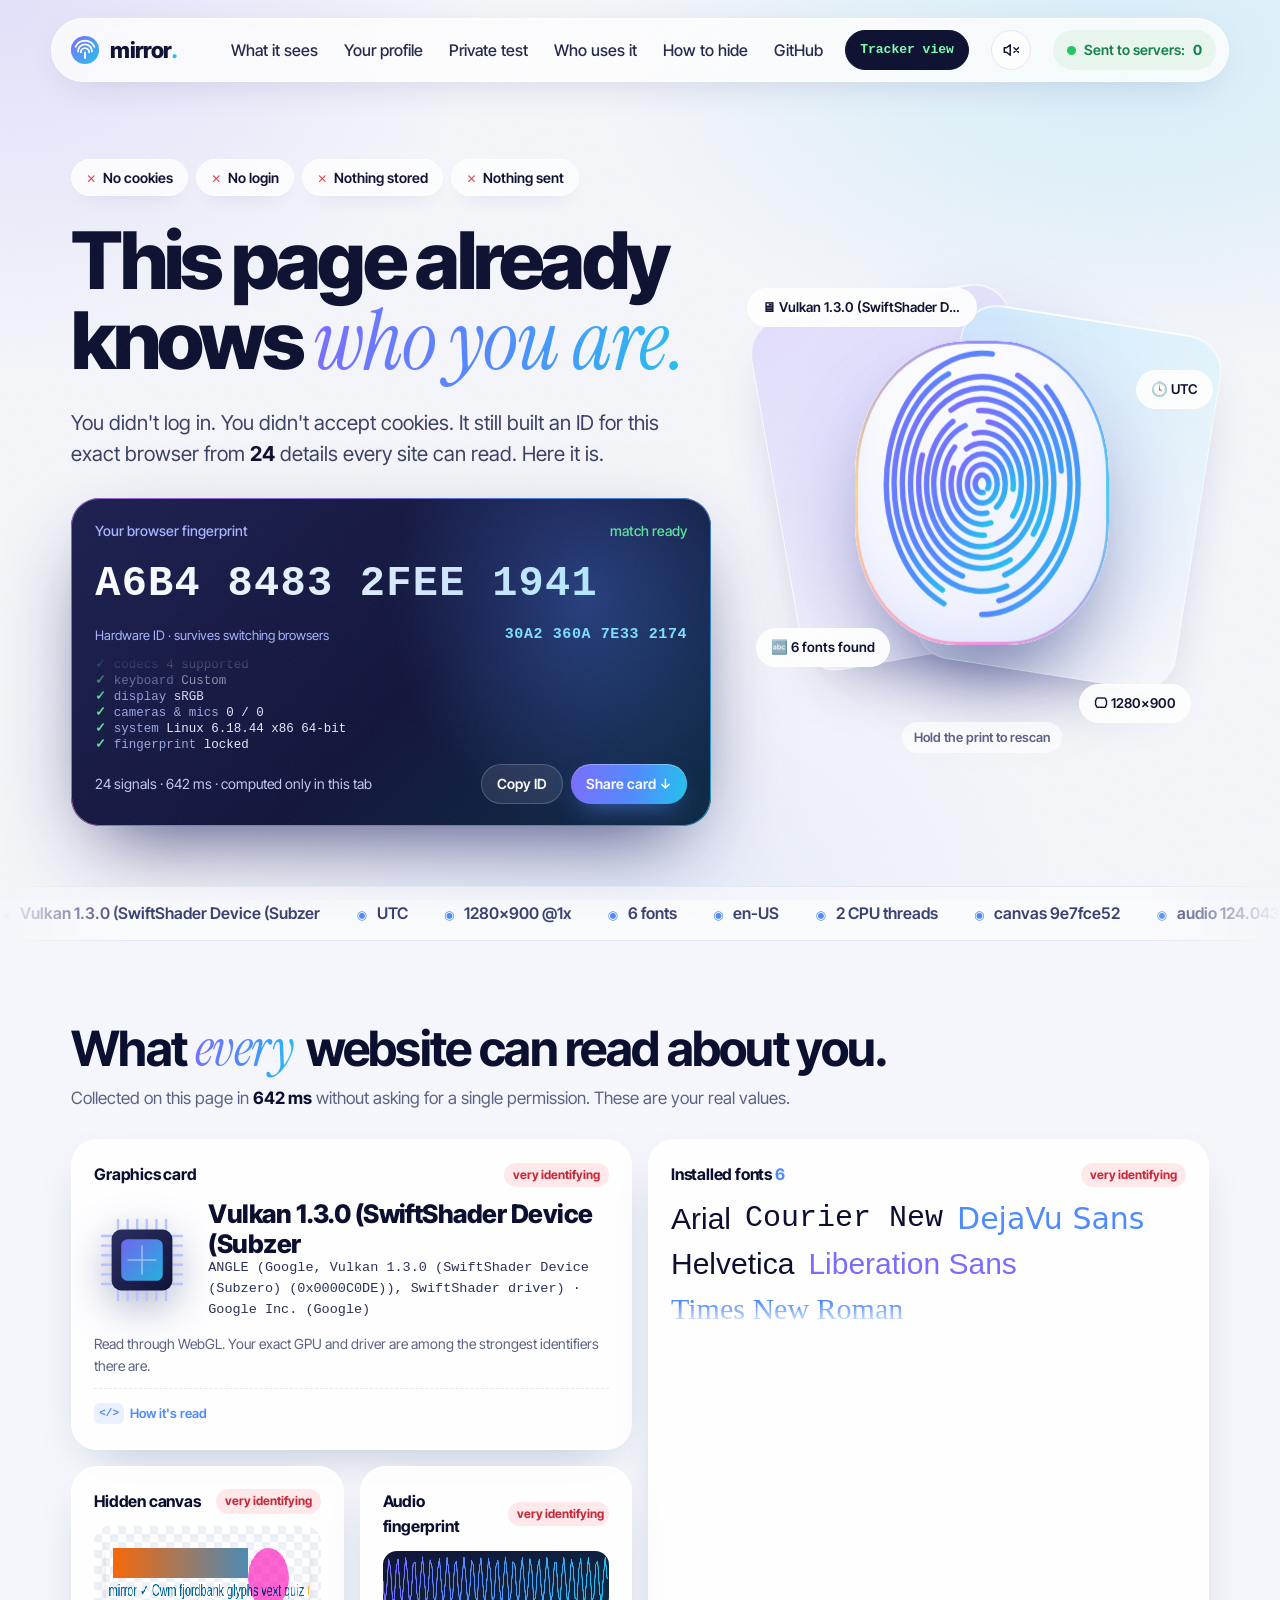
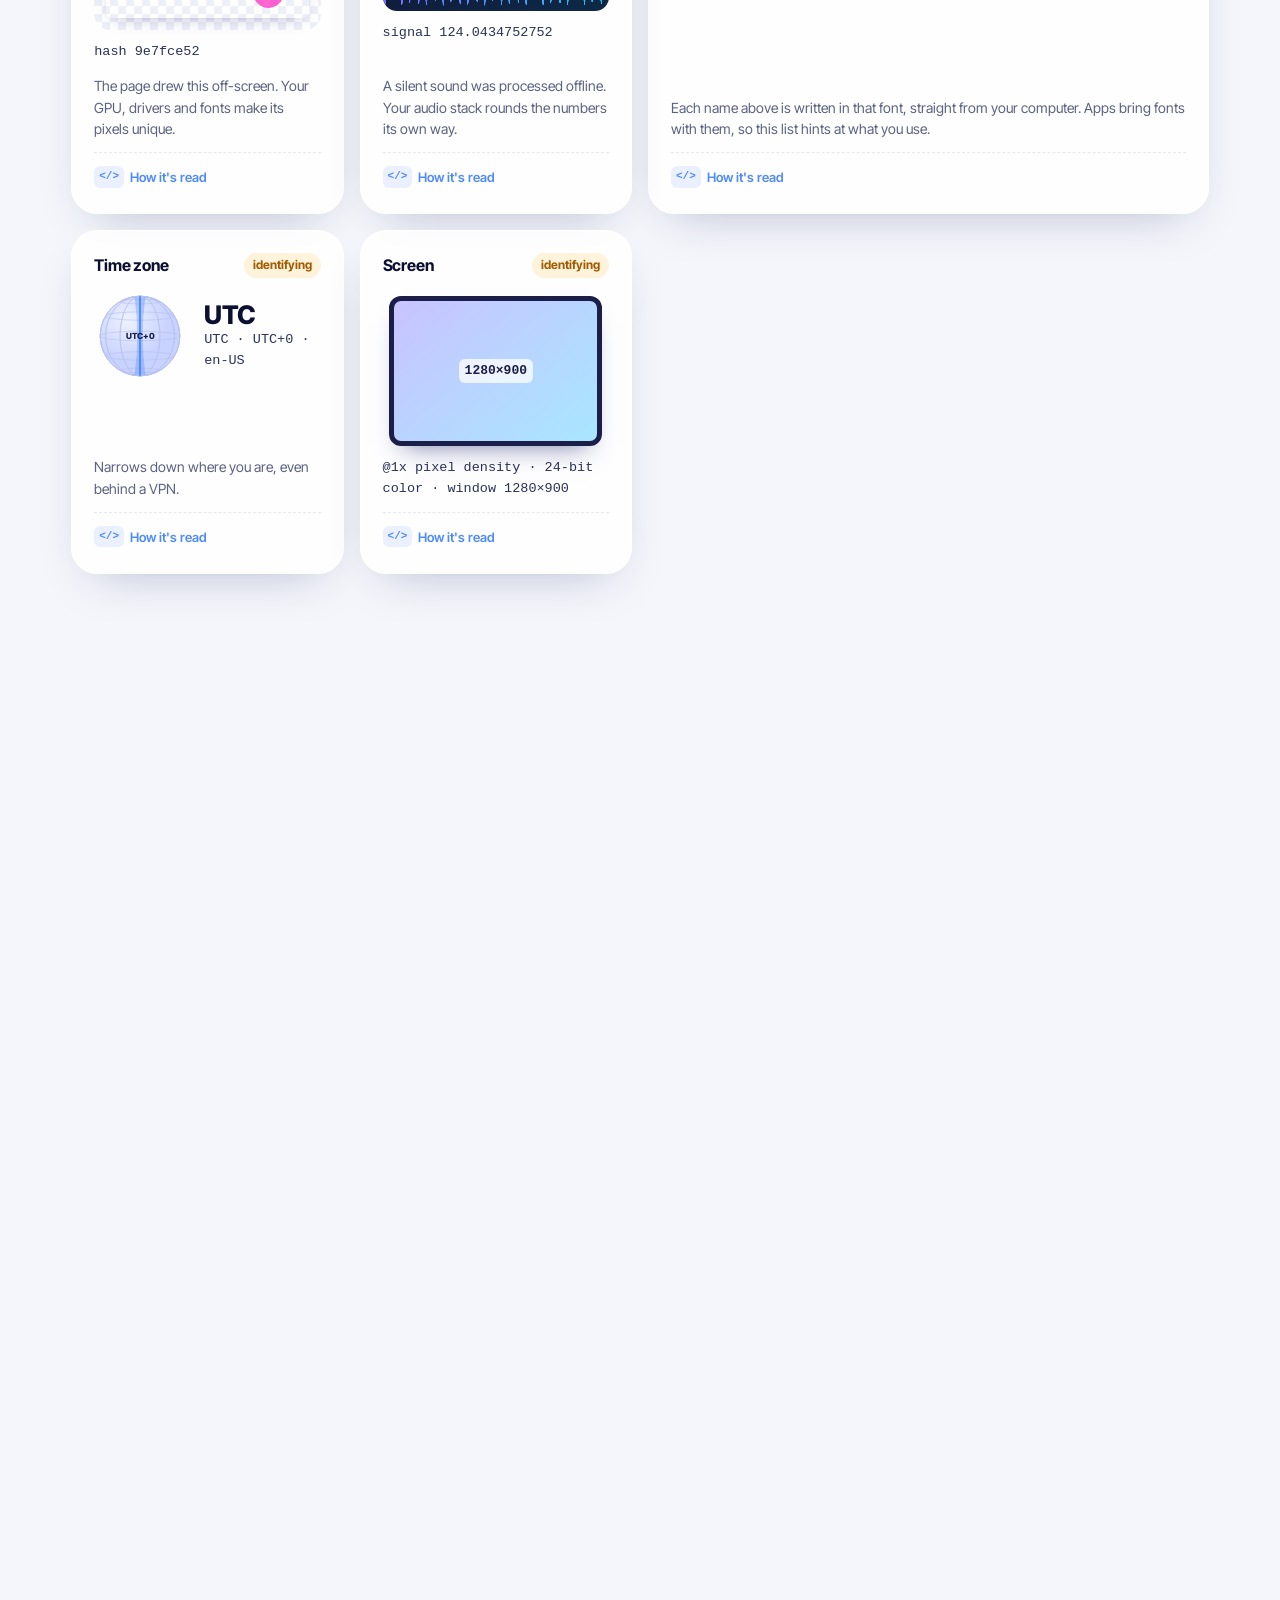
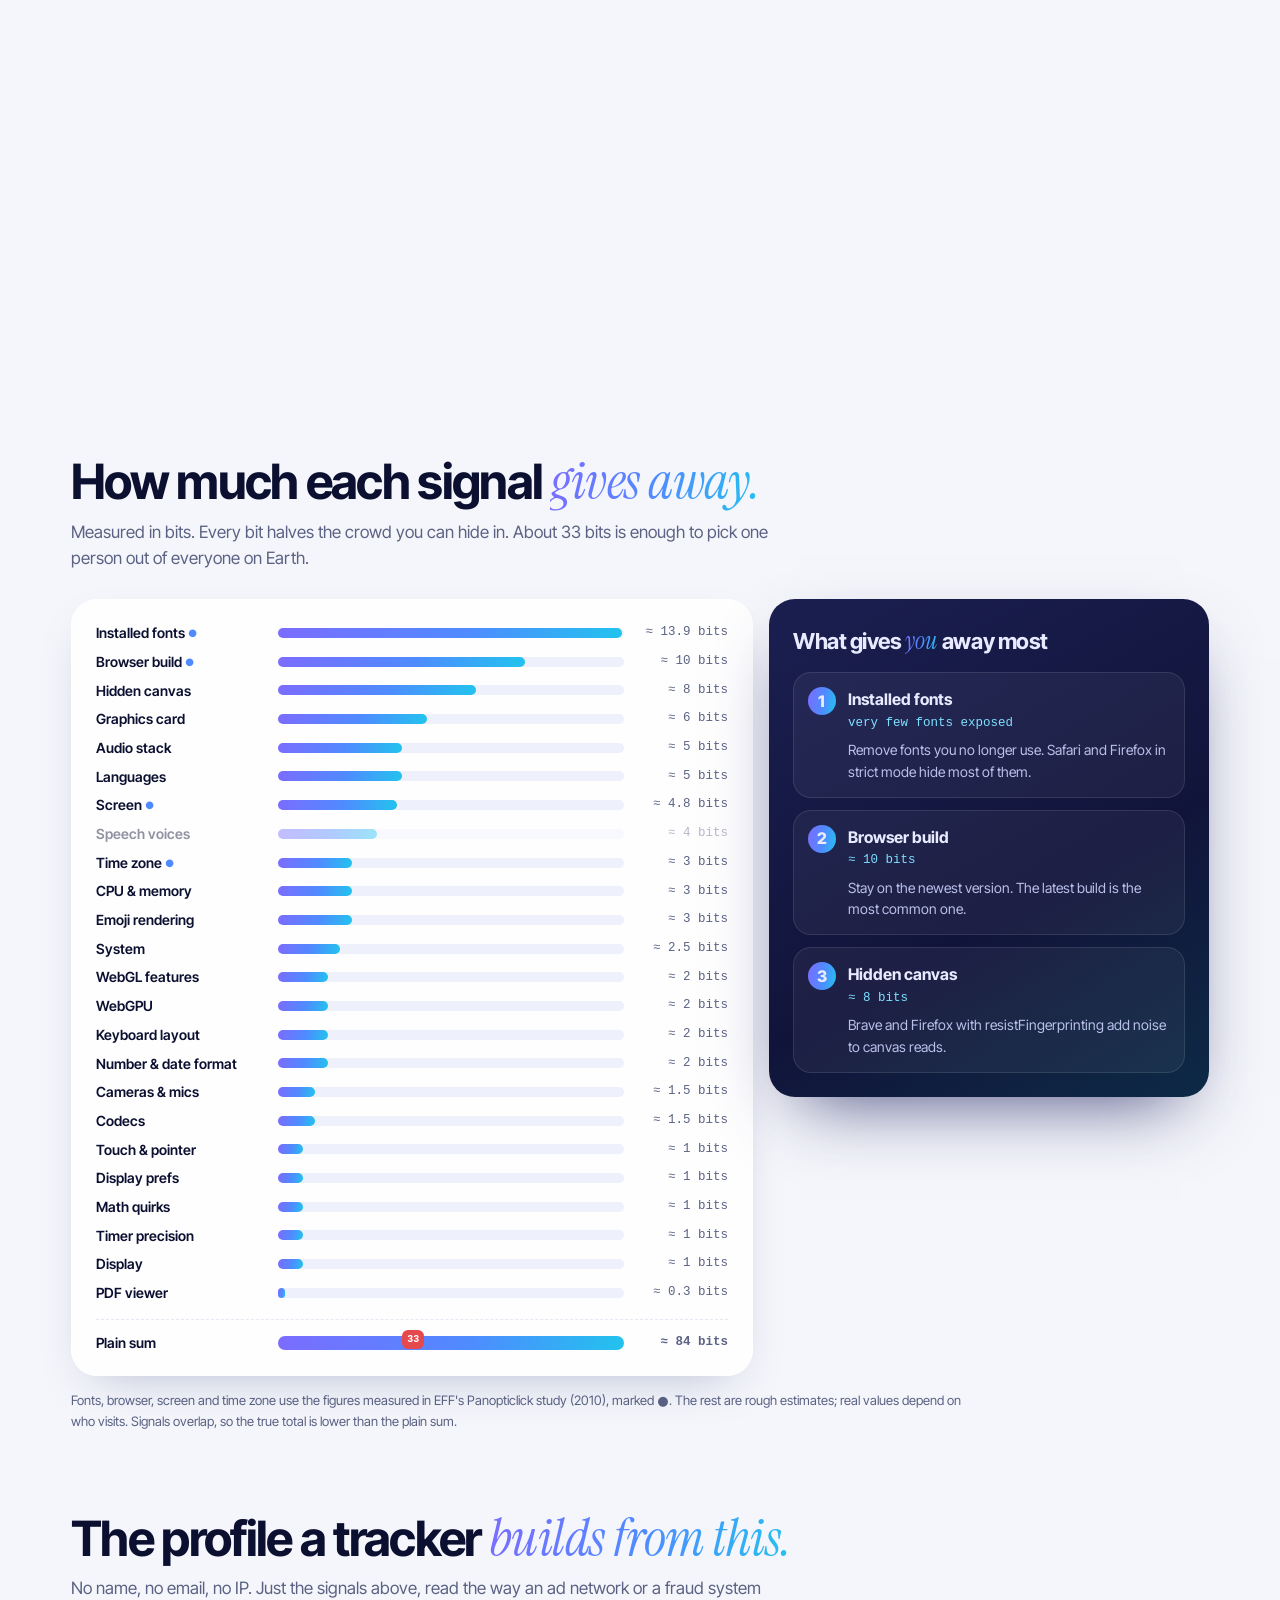
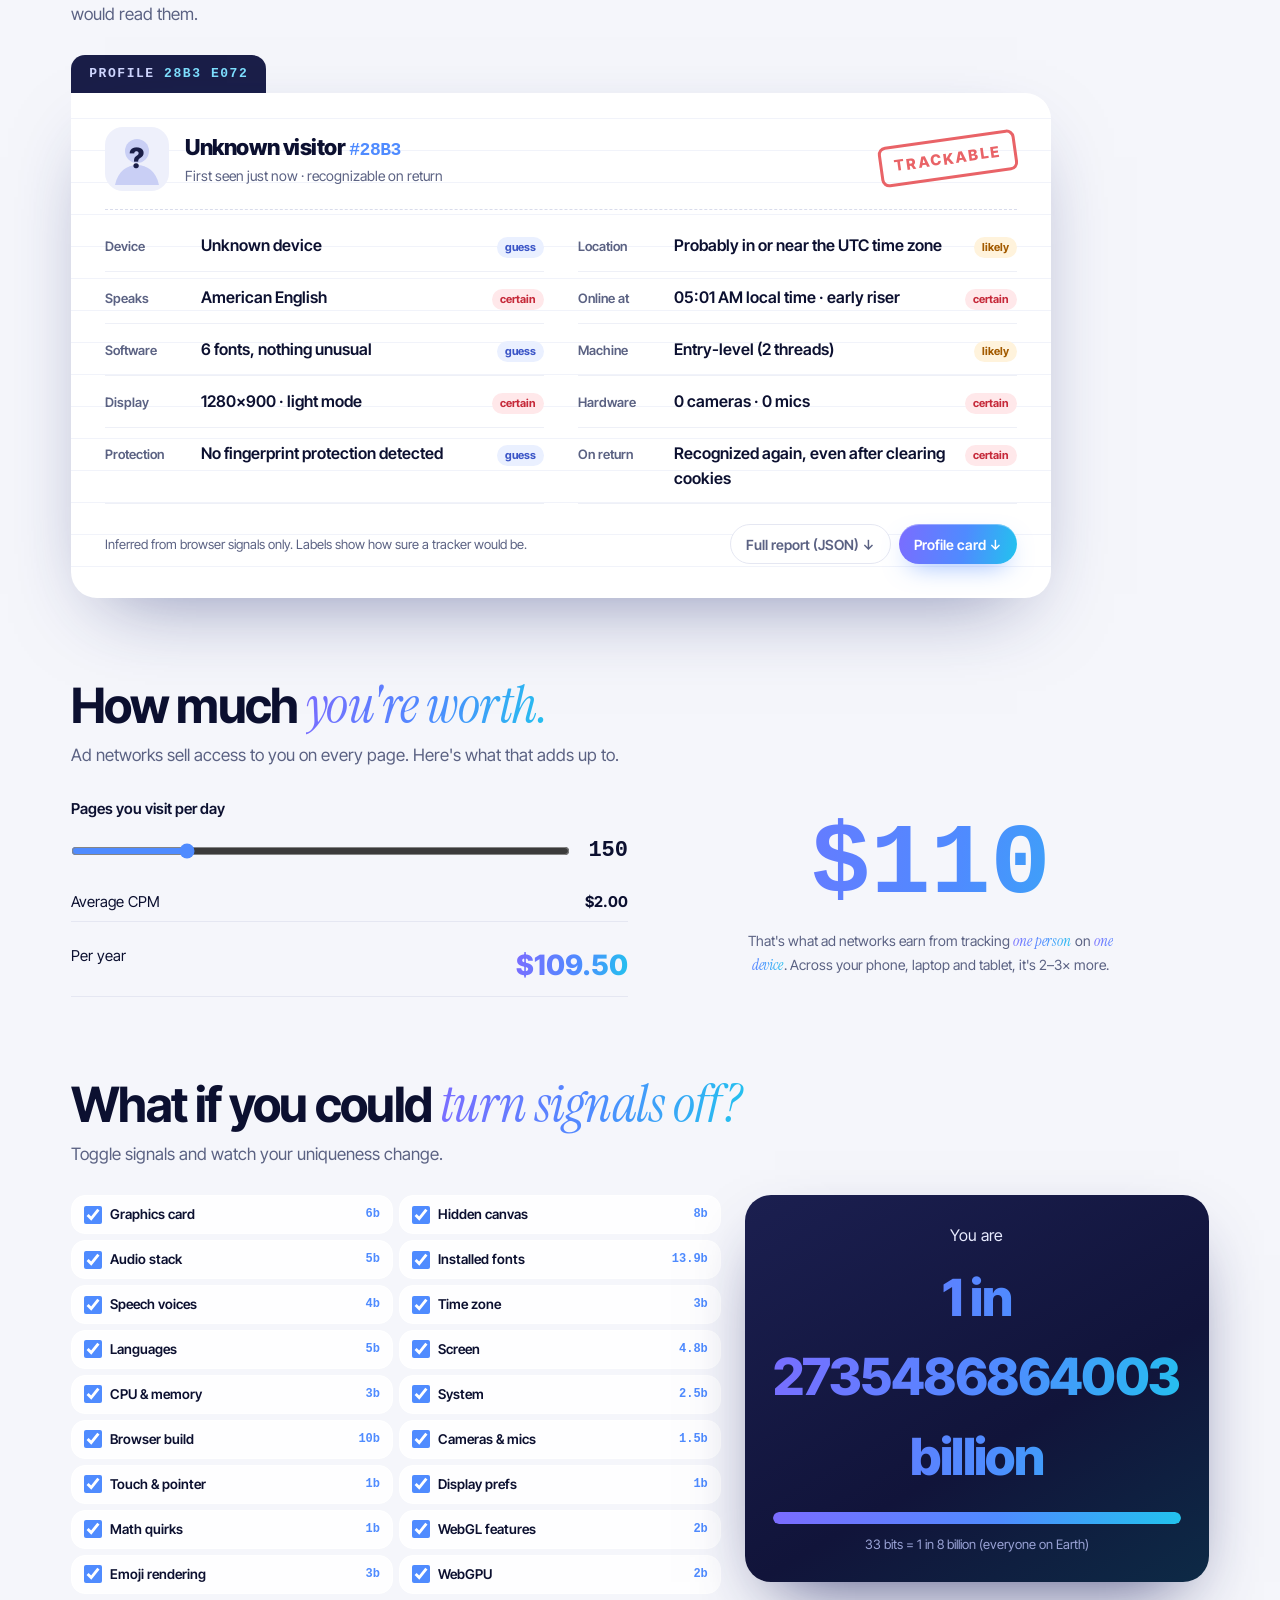
==== commit 6bfe66ef: "clean up: remove timeline, motion, made, vs, particle trail, embed; add comparison table; reorder se" ====
--- a/index.html
+++ b/index.html
@@ -30,7 +30,6 @@
 <body>
 <a class="skip" href="#main">Skip to content</a>
 <div class="grain" aria-hidden="true"></div>
-<div class="ptr" id="ptr" aria-hidden="true"></div>
 <div class="tint" id="tint" aria-hidden="true"></div>
 
 <header class="top">
@@ -169,15 +168,6 @@
     <p class="note">Fonts, browser, screen and time zone use the figures measured in EFF's Panopticlick study (2010), marked ●. The rest are rough estimates; real values depend on who visits. Signals overlap, so the true total is lower than the plain sum.</p>
   </section>
 
-  <section class="band" id="whatif">
-    <h2>What if you could <em>turn signals off?</em></h2>
-    <p class="sub">Toggle signals and watch your uniqueness change.</p>
-    <div class="wi-wrap reveal">
-      <div class="wi-toggles" id="wi-toggles"></div>
-      <div class="wi-result"><span>You are</span> <b class="wi-big" id="wi-uniq">1 in …</b><div class="wi-bar"><div class="wi-fill" id="wi-fill"></div></div><p class="wi-hint">33 bits = 1 in 8 billion (everyone on Earth)</p></div>
-    </div>
-  </section>
-
   <section class="band" id="dossier">
     <h2>The profile a tracker <em>builds from this.</em></h2>
     <p class="sub">No name, no email, no IP. Just the signals above, read the way an ad network or a fraud system would read them.</p>
@@ -212,60 +202,20 @@
     </div>
   </section>
 
-  <section class="band" id="timeline">
-    <h2>How you get <em>recognized.</em></h2>
-    <div class="tl-track reveal">
-      <div class="tl-step"><div class="tl-dot"></div><b>First visit</b><p>A site reads your signals and stores the hash.</p></div>
-      <div class="tl-line"></div>
-      <div class="tl-step"><div class="tl-dot"></div><b>Fingerprint stored</b><p>Linked to your browsing on that site.</p></div>
-      <div class="tl-line"></div>
-      <div class="tl-step"><div class="tl-dot"></div><b>Another site</b><p>Reads the same signals, gets the same hash.</p></div>
-      <div class="tl-line"></div>
-      <div class="tl-step"><div class="tl-dot"></div><b>Profile linked</b><p>The two sites share data through an ad network.</p></div>
-      <div class="tl-line"></div>
-      <div class="tl-step"><div class="tl-dot red"></div><b>Recognized everywhere</b><p>Every partner site knows who you are.</p></div>
-    </div>
-  </section>
-
-  <section class="band" id="motion">
-    <h2>Even the way you <em>move.</em></h2>
-    <p class="sub">Fraud and bot-detection scripts also record how your cursor moves. Draw on the pad with a mouse, trackpad or finger. This page has seen <b id="movecount">0</b> pointer movements since you opened it. None of it is saved or used in your ID.</p>
-    <div class="motion reveal">
-      <div class="padwrap"><canvas id="pad" role="img" aria-label="Drawing pad that traces your pointer movement"></canvas><span class="padhint" id="padhint">Move here</span></div>
-      <div class="mstats">
-        <div class="ms"><span>Average speed</span><b id="m-speed">–</b></div>
-        <div class="ms"><span>Top speed</span><b id="m-top">–</b></div>
-        <div class="ms"><span>Sharp turns</span><b id="m-turns">–</b></div>
-        <div class="ms"><span>Hesitations</span><b id="m-pauses">–</b></div>
-        <div class="ms"><span>Straightness</span><b id="m-straight">–</b></div>
-        <div class="ms"><span>Samples</span><b id="m-n">–</b></div>
-        <div class="mverdict" id="m-verdict" role="status" aria-live="polite">Waiting for movement</div>
-        <button class="btn small" id="m-clear">Clear pad</button>
-      </div>
-    </div>
-  </section>
-
-  <section class="band" id="vs">
-    <h2>Cookies you can delete. <em>This you can't.</em></h2>
-    <p class="sub">Same three steps, two ways of tracking you.</p>
-    <div class="steps" role="group" aria-label="Steps">
-      <button class="step on" data-s="0" aria-pressed="true"><i>1</i>You visit a site</button>
-      <button class="step" data-s="1" aria-pressed="false"><i>2</i>You clear cookies</button>
-      <button class="step" data-s="2" aria-pressed="false"><i>3</i>You come back</button>
-    </div>
-    <div class="vsgrid" id="vsgrid" data-s="0">
-      <article class="vs vs-cookie">
-        <div class="vs-h"><span class="vs-ico" aria-hidden="true">🍪</span><h3>Cookie</h3><span class="vs-st" id="vs-st1">Tracked</span></div>
-        <div class="win" aria-hidden="true"><div class="win-bar"><i></i><i></i><i></i></div><div class="win-body"><div class="jar"><span class="ck">id=8f3a2c</span></div></div></div>
-        <p id="vs-t1">The site saves a small file in your browser with an ID.</p>
-      </article>
-      <article class="vs vs-print">
-        <div class="vs-h"><span class="vs-ico" aria-hidden="true">◉</span><h3>Fingerprint</h3><span class="vs-st" id="vs-st2">Tracked</span></div>
-        <div class="win" aria-hidden="true"><div class="win-bar"><i></i><i></i><i></i></div><div class="win-body"><div class="jar"><span class="ck fp" id="vs-fp">····</span></div></div></div>
-        <p id="vs-t2">The site reads your device and computes an ID. Nothing is saved.</p>
-      </article>
-    </div>
-  </section>
+  <section class="band" id="whatif">
+    <h2>What if you could <em>turn signals off?</em></h2>
+    <p class="sub">Toggle signals and watch your uniqueness change.</p>
+    <div class="wi-wrap reveal">
+      <div class="wi-toggles" id="wi-toggles"></div>
+      <div class="wi-result"><span>You are</span> <b class="wi-big" id="wi-uniq">1 in …</b><div class="wi-bar"><div class="wi-fill" id="wi-fill"></div></div><p class="wi-hint">33 bits = 1 in 8 billion (everyone on Earth)</p></div>
+    </div>
+  </section>
+
+
+
+
+
+
 
   <section class="dark" id="test">
     <div class="dark-in">
@@ -332,34 +282,26 @@
 
   <section class="band" id="hide">
     <h2>How to look <em>less unique.</em></h2>
+
+    <div class="cmp reveal">
+      <table>
+        <thead><tr><th></th><th>Cookies</th><th>VPN</th><th>Private mode</th><th>Fingerprint</th></tr></thead>
+        <tbody>
+          <tr><td>Tracks across sites</td><td class="y">✓</td><td class="n">✗</td><td class="n">✗</td><td class="y">✓</td></tr>
+          <tr><td>User can delete it</td><td class="y">✓</td><td>n/a</td><td class="y">✓</td><td class="n">✗</td></tr>
+          <tr><td>Survives private mode</td><td class="n">✗</td><td class="y">✓</td><td class="n">✗</td><td class="y">✓</td></tr>
+          <tr><td>Hides IP address</td><td class="n">✗</td><td class="y">✓</td><td class="n">✗</td><td class="n">✗</td></tr>
+          <tr><td>Works without storage</td><td class="n">✗</td><td>n/a</td><td>n/a</td><td class="y">✓</td></tr>
+          <tr><td>Hard to detect</td><td class="n">✗</td><td>n/a</td><td>n/a</td><td class="y">✓</td></tr>
+        </tbody>
+      </table>
+    </div>
     <div class="tips">
       <article class="reveal"><span class="n">01</span><h3>Use a browser that fights back</h3><p>Firefox with "resistFingerprinting", Brave and Tor Browser make many of these signals identical across users or add noise to them.</p></article>
       <article class="reveal"><span class="n">02</span><h3>Fewer extras, fewer fonts</h3><p>Every unusual font, extension and setting makes you stand out. A boring default browser blends into the crowd.</p></article>
       <article class="reveal"><span class="n">03</span><h3>Separate your lives</h3><p>Use different browsers or profiles for banking, work and anonymous browsing, so one fingerprint doesn't tie them together.</p></article>
       <article class="reveal"><span class="n">04</span><h3>Know the limits</h3><p>A VPN hides your IP, not your device. Private mode clears history, not your hardware. Neither changes this ID.</p></article>
     </div>
-  </section>
-  <section class="band" id="made">
-    <h2>Built in one session <em>with Claude.</em></h2>
-    <p class="sub">Claude Opus 5.5 wrote every line from a one-paragraph idea. Plain HTML, CSS and JavaScript: no frameworks, no build step, no trackers.</p>
-    <div class="made reveal">
-      <div class="mk"><b id="mk-w">…</b><span>page weight</span></div>
-      <div class="mk"><b id="mk-f">…</b><span>files</span></div>
-      <div class="mk"><b id="mk-s">…</b><span>signals read</span></div>
-      <div class="mk"><b>0</b><span>dependencies</span></div>
-      <div class="mk"><b id="mk-r">0</b><span>third-party requests</span></div>
-    </div>
-    <ol class="build">
-      <li class="reveal"><b>Idea</b><p>"Show people what a site can read about them, then make them try to hide."</p></li>
-      <li class="reveal"><b>Signals</b><p>Each signal is one small function using a standard browser API. Every one is shown under "How it's read".</p></li>
-      <li class="reveal"><b>Design</b><p>A fingerprint that draws itself from your hash, then a tracker's case file built from the same data.</p></li>
-      <li class="reveal"><b>Privacy check</b><p>The header counter watches every network request. It has to stay at 0.</p></li>
-    </ol>
-    <div class="embed-block reveal">
-      <h3>Embed on your site</h3>
-      <pre class="embed-code"><code>&lt;iframe src="embed.html" width="420" height="320" style="border:none;border-radius:16px"&gt;&lt;/iframe&gt;</code></pre>
-    </div>
-    <a class="btn hot" href="https://github.com/leopardracer/mirror" target="_blank" rel="noopener">Read the code on GitHub ↗</a>
   </section>
 </main>
 
--- a/app.min.css
+++ b/app.min.css
@@ -1 +1 @@
-@font-face{font-family:"Inter Tight";src:url(fonts/inter-tight-latin-wght-normal.woff2) format("woff2");font-weight:100 900;font-display:swap}@font-face{font-family:"Instrument Serif";src:url(fonts/instrument-serif-latin-400-italic.woff2) format("woff2");font-style:italic;font-display:swap}*{box-sizing:border-box;margin:0;padding:0;min-width:0}[hidden]{display:none!important}:root{--bg:#f5f6fb;--ink:#0c1030;--mute:#5b6283;--line:#e5e7f2;--a1:#7b6cff;--a2:#4f8bff;--a3:#22c3ee;--grad:linear-gradient(100deg,var(--a1),var(--a2) 55%,var(--a3));--shadow:0 18px 50px -24px rgba(30,40,110,.35);--mono:ui-monospace,"SF Mono",Menlo,Consolas,monospace}html{scroll-behavior:smooth;scroll-padding-top:110px;overflow-x:hidden}body{background:var(--bg);color:var(--ink);font:16px/1.55 "Inter Tight",system-ui,-apple-system,sans-serif;overflow-x:clip;max-width:100vw;background-image:radial-gradient(900px 520px at 88% 6%,rgba(34,195,238,.15),transparent 60%),radial-gradient(800px 620px at 0 0,rgba(123,108,255,.15),transparent 60%),radial-gradient(700px 500px at 50% 100%,rgba(79,139,255,.08),transparent 60%);background-attachment:fixed}.grain{position:fixed;inset:0;pointer-events:none;z-index:50;opacity:.05;background-image:url("data:image/svg+xml,%3Csvg xmlns='http://www.w3.org/2000/svg' width='160' height='160'%3E%3Cfilter id='n'%3E%3CfeTurbulence type='fractalNoise' baseFrequency='.85' numOctaves='3' stitchTiles='stitch'/%3E%3C/filter%3E%3Crect width='100%25' height='100%25' filter='url(%23n)'/%3E%3C/svg%3E")}button,input{font:inherit;color:inherit}a{color:inherit;text-decoration:none}em{font-family:"Instrument Serif",Georgia,serif;font-weight:400;font-style:italic;letter-spacing:-.01em;background:linear-gradient(100deg,#7b6cff 0,#4f8bff 50%,#22c3ee 100%);-webkit-background-clip:text;background-clip:text;color:transparent;padding-right:.08em;font-size:1.08em}.top{position:sticky;top:0;z-index:10;padding:18px max(4vw,14px) 0}.pill{max-width:1240px;margin:0 auto;display:flex;align-items:center;gap:22px;background:rgba(255,255,255,.8);backdrop-filter:blur(16px);-webkit-backdrop-filter:blur(16px);border:1px solid #fff;border-radius:999px;padding:9px 12px 9px 18px;box-shadow:0 10px 40px -20px rgba(30,40,110,.3);min-height:64px}.brand{display:flex;align-items:center;gap:10px}.brand b{font-size:22px;font-weight:800;letter-spacing:-.6px}.brand b i{font-style:normal;color:var(--a3)}.links{display:flex;gap:26px;margin-left:auto;font-weight:500;color:#22284c}.links a:hover{color:var(--a2)}.live{display:flex;align-items:center;gap:8px;color:#13804a;font-weight:600;font-size:14px;background:#e9f7ef;border-radius:999px;padding:9px 14px;white-space:nowrap}.live b{font-variant-numeric:tabular-nums}.pulse{width:9px;height:9px;border-radius:50%;background:#22c55e;animation:pulse 2s infinite}@keyframes pulse{0%{box-shadow:0 0 0 0 #22c55e80}100%,70%{box-shadow:0 0 0 9px #22c55e00}}.btn{display:inline-flex;align-items:center;justify-content:center;gap:8px;border:1px solid var(--line);background:#fff;padding:10px 18px;border-radius:999px;cursor:pointer;font-weight:600;white-space:nowrap;transition:transform .15s,box-shadow .15s;min-height:44px}.btn:hover{transform:translateY(-1px)}.btn:focus-visible,input:focus-visible{outline:3px solid #4f8bff66;outline-offset:2px}.btn.hot{background:var(--grad);color:#fff;border:0;box-shadow:0 10px 26px -10px #4f8bffb0,inset 0 1px 0 #ffffff55}.btn.small{padding:8px 15px;font-size:14px;min-height:40px}.glassbtn{background:#ffffff18!important;color:#fff!important;border-color:#ffffff30!important}.hero{max-width:1240px;margin:0 auto;padding:clamp(40px,6vw,80px) max(4vw,14px) 40px;display:grid;grid-template-columns:minmax(0,1.3fr) minmax(0,.9fr);gap:30px;align-items:center}.chips-row{display:flex;flex-wrap:wrap;gap:8px;margin-bottom:26px}.chip{background:#ffffffd0;border:1px solid #fff;border-radius:999px;padding:7px 14px;font-weight:600;font-size:14px;box-shadow:0 8px 22px -16px rgba(30,40,110,.45)}.chip::before{content:"✕";color:#e5484d;margin-right:7px;font-size:12px}h1{font-weight:800;font-size:clamp(44px,6.2vw,88px);line-height:.98;letter-spacing:-.045em;text-wrap:balance}h1 em{font-size:1.06em}.lede{font-size:clamp(17px,1.6vw,21px);color:#384063;max-width:610px;margin:24px 0 28px}.lede b{color:var(--ink)}.idcard{position:relative;max-width:640px;border-radius:28px;padding:22px 24px;color:#fff;background:linear-gradient(135deg,#1b1f50,#11143a 55%,#0d2a46);box-shadow:0 34px 80px -30px rgba(20,25,90,.85),inset 0 1px 0 #ffffff22;overflow:hidden;isolation:isolate}.idcard::before{content:"";position:absolute;inset:0;border-radius:inherit;padding:1px;background:conic-gradient(from var(--ang,0deg),#7b6cff,#22c3ee,#ff7ad9,#7b6cff);-webkit-mask:linear-gradient(#000 0 0) content-box,linear-gradient(#000 0 0);-webkit-mask-composite:xor;mask-composite:exclude;opacity:.75;z-index:-1;animation:ang 6s linear infinite}@property --ang{syntax:"<angle>";inherits:false;initial-value:0deg}@keyframes ang{to{--ang:360deg}}.idcard::after{content:"";position:absolute;inset:-40% -10% auto auto;width:60%;height:140%;background:radial-gradient(closest-side,#4f8bff55,transparent);pointer-events:none;z-index:-1}.idcard.flash{animation:flash .9s ease-out}@keyframes flash{0%{box-shadow:0 0 0 0 #22c3eeaa,0 34px 80px -30px rgba(20,25,90,.85)}100%{box-shadow:0 0 0 30px #22c3ee00,0 34px 80px -30px rgba(20,25,90,.85)}}.id-top{display:flex;justify-content:space-between;font-size:14px;color:#aab3ff;font-weight:500}.scan{color:#7ee0ff;display:flex;align-items:center;gap:7px}.scan.done{color:#5fe39a}.spin{width:11px;height:11px;border-radius:50%;border:2px solid #7ee0ff55;border-top-color:#7ee0ff;animation:sp .8s linear infinite}.scan.done .spin{display:none}@keyframes sp{to{transform:rotate(360deg)}}.id{font-family:var(--mono);font-size:clamp(24px,3.4vw,42px);font-weight:700;letter-spacing:.03em;margin:10px 0 8px;background:linear-gradient(100deg,#fff,#cfe6ff 60%,#9fe9ff);-webkit-background-clip:text;background-clip:text;color:transparent;white-space:nowrap}.log{list-style:none;font-family:var(--mono);font-size:12.5px;color:#9aa6e0;height:96px;overflow:hidden;display:flex;flex-direction:column;justify-content:flex-end;margin-bottom:12px;-webkit-mask-image:linear-gradient(transparent,#000 45%)}.log li{white-space:nowrap;overflow:hidden;text-overflow:ellipsis;animation:li .3s ease-out}.log li b{color:#5fe39a;font-weight:600}.log li span{color:#e6ebff}@keyframes li{from{opacity:0;translate:0 6px}}.id-bot{display:flex;justify-content:space-between;align-items:center;gap:12px;flex-wrap:wrap;font-size:14px;color:#c3c9f0}.id-actions{display:flex;gap:8px;flex-wrap:wrap}.hero-art{position:relative;height:clamp(400px,40vw,540px);perspective:900px}.halo{position:absolute;inset:4% 2%;border-radius:50%;background:radial-gradient(closest-side,#4f8bff40,#7b6cff26,transparent);filter:blur(18px)}.glass{position:absolute;border-radius:36px;background:linear-gradient(145deg,#ffffff90,#ffffff30);border:1px solid #ffffffc0;backdrop-filter:blur(10px);-webkit-backdrop-filter:blur(10px);box-shadow:0 30px 60px -30px rgba(30,40,110,.4),inset 0 1px 0 #fff}.glass.gl1{width:58%;height:70%;left:4%;top:12%;rotate:-10deg;background:linear-gradient(145deg,#cfc7ff80,#ffffff30)}.glass.gl2{width:58%;height:70%;right:2%;top:16%;rotate:9deg;background:linear-gradient(145deg,#bdefff80,#ffffff30)}.print-wrap{position:absolute;left:50%;top:50%;width:56%;aspect-ratio:200/240;transform:translate(-50%,-50%) rotateX(var(--rx,0deg)) rotateY(var(--ry,0deg));transition:transform .25s ease-out;transform-style:preserve-3d}.print{position:absolute;inset:0;border-radius:44% 44% 40% 40%;background:linear-gradient(160deg,#fff,#eef1ff);box-shadow:0 50px 90px -30px rgba(30,40,110,.6),inset 0 2px 0 #fff,inset 0 -18px 40px -12px #dfe5ff;overflow:hidden;padding:9%}.print::after{content:"";position:absolute;inset:0;border-radius:inherit;padding:3px;background:conic-gradient(from var(--ang,0deg),#7b6cff,#22c3ee,#ff7ad9,#ffd36e,#7b6cff);-webkit-mask:linear-gradient(#000 0 0) content-box,linear-gradient(#000 0 0);-webkit-mask-composite:xor;mask-composite:exclude;animation:ang 8s linear infinite;opacity:.8}.print svg{width:100%;height:100%;overflow:visible}#ridges path{stroke-dasharray:var(--len);stroke-dashoffset:var(--len);animation:draw 1.6s cubic-bezier(.3,.7,.2,1) forwards;animation-delay:var(--d)}@keyframes draw{to{stroke-dashoffset:0}}.beam{position:absolute;left:0;right:0;height:22%;top:-22%;background:linear-gradient(180deg,transparent,#22c3ee44 70%,#22c3eecc 96%,transparent);animation:beam 2.6s ease-in-out infinite}@keyframes beam{0%{top:-22%}100%,55%{top:100%}}.particles{position:absolute;inset:0;pointer-events:none;overflow:hidden}.pt{position:absolute;font-family:var(--mono);font-size:11px;font-weight:600;color:#4f5fbf;white-space:nowrap;opacity:0;animation:suck var(--t) cubic-bezier(.5,0,.8,.4) var(--dl) infinite}@keyframes suck{0%{opacity:0;transform:translate(0,0) scale(1)}15%{opacity:.9}100%{opacity:0;transform:translate(var(--dx),var(--dy)) scale(.3)}}.tag{position:absolute;background:#ffffffee;border:1px solid #fff;border-radius:999px;padding:8px 14px;font-weight:600;font-size:13.5px;box-shadow:var(--shadow);white-space:nowrap;max-width:min(230px,58%);overflow:hidden;text-overflow:ellipsis;animation:fl 7s ease-in-out infinite;z-index:2}.tag.t1{left:-2%;top:10%}.tag.t2{right:-1%;top:26%;animation-delay:-2s}.tag.t3{left:0;bottom:16%;animation-delay:-4s}.tag.t4{right:4%;bottom:5%;animation-delay:-1s}@keyframes fl{50%{translate:0 -9px}}.marquee{overflow:hidden;border-block:1px solid var(--line);background:#ffffff80;padding:14px 0;margin-top:20px;-webkit-mask-image:linear-gradient(90deg,transparent,#000 10%,#000 90%,transparent)}.mq-track{display:flex;gap:36px;width:max-content;animation:mq 40s linear infinite;font-weight:600;color:#3a4272;white-space:nowrap}.mq-track span::before{content:"◉";color:var(--a2);margin-right:10px;font-size:12px}@keyframes mq{to{transform:translateX(-50%)}}.band{max-width:1240px;margin:80px auto 0;padding:0 max(4vw,14px)}h2{font-size:clamp(30px,3.8vw,52px);letter-spacing:-.035em;line-height:1.03;margin-bottom:10px;text-wrap:balance}.sub{color:var(--mute);font-size:17px;max-width:720px}.sub b{color:var(--ink)}.reveal{opacity:0;translate:0 18px;transition:opacity .6s,translate .6s}.reveal.in{opacity:1;translate:0 0}.bento{margin-top:28px;display:grid;grid-template-columns:repeat(4,minmax(0,1fr));gap:16px;grid-auto-flow:dense}.tile{background:#ffffffdc;border:1px solid #fff;border-radius:26px;padding:22px;box-shadow:var(--shadow);display:flex;flex-direction:column;gap:12px;overflow:hidden}.tile-h{display:flex;align-items:center;justify-content:space-between;gap:10px}.tile h3{font-size:16px;letter-spacing:-.2px}.count{color:var(--a2);font-weight:700}.lvl{font-size:12px;font-weight:700;border-radius:999px;padding:3px 9px;white-space:nowrap}.lvl.hi{background:#ffe8ea;color:#c62a3a}.lvl.md{background:#fff3dc;color:#a35b00}.lvl.lo{background:#eaf0ff;color:#3b55c7}.big{font-size:clamp(20px,2vw,26px);font-weight:800;letter-spacing:-.02em;line-height:1.15}.val{font-family:var(--mono);font-size:13.5px;color:#2a3158;word-break:break-word}.why{color:var(--mute);font-size:14px;margin-top:auto}.t-gpu{grid-column:span 2}.gpu-row,.tz-row{display:flex;align-items:center;gap:18px}.chip-svg{width:96px;flex:none;filter:drop-shadow(0 12px 20px rgba(30,40,110,.35))}.t-fonts{grid-column:span 2;grid-row:span 2}.fontwall{display:flex;flex-wrap:wrap;gap:6px 14px;align-content:flex-start;max-height:330px;overflow:hidden;-webkit-mask-image:linear-gradient(#000 80%,transparent)}.fontwall span{font-size:var(--fs,21px);line-height:1.3;color:var(--ink);white-space:nowrap}.fontwall span:nth-child(3n){color:var(--a2)}.fontwall span:nth-child(5n){color:var(--a1)}.canvas-view{background:repeating-conic-gradient(#eef0f8 0 25%,#fff 0 50%) 0 0/16px 16px;border-radius:16px;padding:12px;display:grid;place-items:center}.canvas-view img{width:100%;image-rendering:pixelated;border-radius:6px;box-shadow:0 6px 16px -8px rgba(30,40,110,.4)}.wave{width:100%;height:auto;border-radius:14px;background:linear-gradient(160deg,#121538,#0d2a46)}.globe{width:92px;flex:none}.screen-row{display:grid;place-items:center;padding:6px 0 0}.device{border:5px solid #1a1e48;border-radius:12px;background:linear-gradient(140deg,#c9c3ff,#a8e6ff);display:grid;place-items:center;max-width:100%;box-shadow:0 14px 24px -14px rgba(30,40,110,.6)}.device span{font-family:var(--mono);font-weight:700;font-size:13px;color:#1a1e48;background:#ffffffc0;border-radius:6px;padding:2px 6px}.smalls{grid-column:1/-1;display:grid;grid-template-columns:repeat(4,minmax(0,1fr));gap:16px}.smalls .tile{padding:18px}.file{margin-top:28px;position:relative;max-width:980px}.file-tab{display:inline-block;background:#1a1e48;color:#cfd6ff;font-family:var(--mono);font-size:13px;font-weight:700;letter-spacing:.12em;padding:9px 18px 14px;border-radius:14px 14px 0 0}.file-tab span{color:#7ee0ff}.file-body{background:#fff;border-radius:0 26px 26px 26px;box-shadow:0 30px 80px -34px rgba(30,40,110,.55);padding:clamp(20px,3vw,34px);margin-top:-6px;position:relative;overflow:hidden;background-image:repeating-linear-gradient(0deg,transparent 0 31px,#f1f3fa 31px 32px)}.file-head{display:flex;align-items:center;gap:16px;padding-bottom:18px;border-bottom:1px dashed #d9dcec;margin-bottom:10px}.avatar{position:relative;width:64px;height:64px;border-radius:18px;background:#eef0fb;overflow:hidden;flex:none}.avatar .qm{position:absolute;inset:0;display:grid;place-items:center;font-weight:800;font-size:28px;color:#1a1e48}.file-title{font-size:22px;font-weight:800;letter-spacing:-.02em}.file-title span{font-family:var(--mono);color:var(--a2);font-size:18px}.file-sub{color:var(--mute);font-size:14px}.stamp{margin-left:auto;border:3px solid #e5484d;color:#e5484d;font-weight:800;letter-spacing:.14em;font-size:15px;padding:6px 12px;border-radius:8px;rotate:-8deg;opacity:.85;white-space:nowrap}.facts{list-style:none;display:grid;grid-template-columns:repeat(2,minmax(0,1fr));gap:0 34px}.facts li{display:grid;grid-template-columns:auto 1fr auto;gap:12px;align-items:baseline;padding:13px 0;border-bottom:1px solid #eef0f7}.facts .k{font-size:13px;color:var(--mute);font-weight:600;min-width:84px}.facts .v{font-weight:600}.facts .c{font-size:11px;font-weight:700;border-radius:999px;padding:2px 8px;white-space:nowrap}.c.sure{background:#ffe8ea;color:#c62a3a}.c.likely{background:#fff3dc;color:#a35b00}.c.guess{background:#eaf0ff;color:#3b55c7}.file-foot{display:flex;justify-content:space-between;align-items:center;gap:14px;flex-wrap:wrap;margin-top:20px;color:var(--mute);font-size:13px}.dark{margin-top:90px;background:radial-gradient(800px 400px at 80% 0,#3b2a7a66,transparent 60%),linear-gradient(160deg,#0b0d24,#11143a 60%,#0c1d33);color:#e8ebff;transition:background .6s}.dark-in{max-width:1240px;margin:0 auto;padding:clamp(50px,7vw,90px) max(4vw,14px)}.incog{width:72px;height:72px;border-radius:22px;display:grid;place-items:center;background:#ffffff12;border:1px solid #ffffff25;margin-bottom:18px}.dark h2{color:#fff}.testgrid{display:grid;grid-template-columns:minmax(0,1fr) minmax(0,1fr);gap:30px;align-items:center;margin-top:16px}.dark ol{list-style:none;display:grid;gap:12px;counter-reset:s}.dark ol li{counter-increment:s;display:flex;gap:14px;align-items:center;font-size:18px;color:#c8cdf2}.dark ol li::before{content:counter(s);width:34px;height:34px;flex:none;border-radius:50%;display:grid;place-items:center;background:#ffffff14;border:1px solid #ffffff25;font-weight:700;color:#fff}.dark ol b{color:#fff}.dark code{font-family:var(--mono);background:#ffffff14;border-radius:8px;padding:3px 8px;color:#9fe9ff}.compare{display:flex;flex-direction:column;gap:12px}#otherid{font-family:var(--mono);font-size:24px;letter-spacing:.06em;border:1.5px solid #ffffff30;border-radius:18px;padding:18px 20px;background:#ffffff0d;color:#fff;text-transform:uppercase}#otherid::placeholder{color:#ffffff40}.verdict{border-radius:18px;padding:18px 20px;font-weight:700;font-size:18px;background:#ffffff10;color:#aab3e0;transition:.3s}.verdict.same{background:#e5484d;color:#fff;box-shadow:0 0 0 6px #e5484d33,0 20px 50px -10px #e5484d}.verdict.diff{background:#16a34a;color:#fff}.dark-sub{color:#9aa3d6;max-width:720px;margin-top:26px;font-size:16px}body.caught .dark{background:radial-gradient(900px 500px at 50% 0,#e5484d55,transparent 65%),linear-gradient(160deg,#1e0b14,#2a0f1c 60%,#140a1a)}.tips{margin-top:26px;display:grid;grid-template-columns:repeat(4,minmax(0,1fr));gap:16px}.tips article{background:#ffffffd8;border:1px solid #fff;border-radius:24px;padding:24px;box-shadow:var(--shadow)}.tips .n{font-family:"Instrument Serif",Georgia,serif;font-style:italic;font-size:40px;line-height:1;background:var(--grad);-webkit-background-clip:text;background-clip:text;color:transparent}.tips h3{font-size:18px;letter-spacing:-.2px;margin:10px 0 6px}.tips p{color:var(--mute);font-size:15px}footer{max-width:1240px;margin:80px auto 0;padding:30px max(4vw,14px) 60px;color:var(--mute);font-size:14px;border-top:1px solid var(--line)}#toast{position:fixed;left:50%;top:96px;transform:translateX(-50%);background:var(--ink);color:#fff;padding:12px 20px;border-radius:999px;font-size:15px;font-weight:500;z-index:40;box-shadow:0 14px 40px -10px rgba(12,16,48,.6);max-width:calc(100vw - 24px);text-align:center}.skip{position:absolute;left:12px;top:-60px;z-index:60;background:var(--ink);color:#fff;padding:10px 16px;border-radius:12px;font-weight:600}.skip:focus{top:12px}.nojs{position:fixed;inset:auto 12px 12px;background:var(--ink);color:#fff;padding:14px 18px;border-radius:16px;z-index:60}.stat:focus-visible,.step:focus-visible,a:focus-visible,summary:focus-visible{outline:3px solid #4f8bff88;outline-offset:3px;border-radius:12px}.noise{background:#16a34a26;border:1px solid #5fe39a55;color:#c9f7da;border-radius:14px;padding:10px 13px;font-size:13.5px;margin:-4px 0 12px;line-height:1.45}.noise b{color:#5fe39a}.canvas-badge{align-self:flex-start;background:#e6f8ee;color:#13804a;font-size:12px;font-weight:700;border-radius:999px;padding:3px 10px}.how{border-top:1px dashed var(--line);padding-top:10px;font-size:13px}.how summary{cursor:pointer;color:var(--a2);font-weight:600;list-style:none;display:inline-flex;align-items:center;gap:6px;min-height:28px}.how summary::-webkit-details-marker{display:none}.how summary::before{content:"</>";font-family:var(--mono);font-size:11px;background:#eaf0ff;border-radius:6px;padding:2px 5px}.how[open] summary{margin-bottom:8px}.how pre{background:#0f1236;color:#cfe0ff;border-radius:12px;padding:12px 14px;overflow-x:auto;font:12.5px/1.55 var(--mono);white-space:pre}.motion{margin-top:28px;display:grid;grid-template-columns:minmax(0,1.5fr) minmax(0,1fr);gap:16px}.padwrap{position:relative;border-radius:26px;overflow:hidden;background:linear-gradient(160deg,#121538,#0d2a46);box-shadow:var(--shadow);min-height:340px}.padwrap::before{content:"";position:absolute;inset:0;background-image:radial-gradient(#ffffff1c 1px,transparent 1.2px);background-size:22px 22px;pointer-events:none}#pad{position:absolute;inset:0;width:100%;height:100%;touch-action:none;cursor:crosshair}.padhint{position:absolute;inset:0;display:grid;place-items:center;color:#aab3ff;font-weight:600;font-size:18px;pointer-events:none;animation:hint 2.4s ease-in-out infinite}@keyframes hint{50%{opacity:.4}}.mstats{display:grid;grid-template-columns:1fr 1fr;gap:12px;align-content:start}.ms{background:#ffffffdc;border:1px solid #fff;border-radius:20px;padding:14px 16px;box-shadow:var(--shadow)}.ms span{display:block;font-size:13px;color:var(--mute);font-weight:600}.ms b{font-family:var(--mono);font-size:22px;font-variant-numeric:tabular-nums}.mverdict{grid-column:1/-1;border-radius:18px;padding:14px 16px;font-weight:700;background:#eef0fb;color:var(--mute)}.mverdict.human{background:#e6f8ee;color:#13804a}.mverdict.bot{background:#ffe8ea;color:#c62a3a}#m-clear{grid-column:1/-1;justify-self:start}.steps{display:flex;gap:10px;flex-wrap:wrap;margin-top:24px}.step{display:inline-flex;align-items:center;gap:10px;border:1px solid var(--line);background:#ffffffc0;border-radius:999px;padding:8px 16px 8px 8px;font-weight:600;cursor:pointer;min-height:44px;color:var(--mute);transition:.25s}.step i{font-style:normal;width:28px;height:28px;border-radius:50%;display:grid;place-items:center;background:#eef0fb;color:var(--ink);font-size:14px}.step.on{background:var(--ink);color:#fff;border-color:var(--ink)}.step.on i{background:var(--grad);color:#fff}.vsgrid{margin-top:16px;display:grid;grid-template-columns:1fr 1fr;gap:16px}.vs{background:#ffffffdc;border:1px solid #fff;border-radius:26px;padding:22px;box-shadow:var(--shadow);display:flex;flex-direction:column;gap:14px}.vs-h{display:flex;align-items:center;gap:10px}.vs-h h3{font-size:18px}.vs-ico{font-size:22px;color:var(--a2)}.vs-st{margin-left:auto;font-size:12.5px;font-weight:700;border-radius:999px;padding:4px 11px;background:#ffe8ea;color:#c62a3a;transition:.3s}.vs p{color:var(--mute);min-height:3em}.win{border-radius:16px;overflow:hidden;border:1px solid var(--line);background:#f7f8fd}.win-bar{display:flex;gap:6px;padding:9px 12px;background:#eceff9}.win-bar i{width:10px;height:10px;border-radius:50%;background:#cfd4ea}.win-body{height:120px;display:grid;place-items:center}.jar{position:relative}.ck{display:inline-block;font-family:var(--mono);font-weight:700;font-size:16px;padding:10px 16px;border-radius:14px;background:#fff3dc;color:#7a4a00;box-shadow:0 10px 24px -12px rgba(120,70,0,.5);transition:transform .5s cubic-bezier(.5,-.4,.6,1.4),opacity .5s,filter .5s}.ck.fp{background:var(--ink);color:#9fe9ff;box-shadow:0 10px 24px -10px #4f8bffaa}.vsgrid[data-s="1"] .vs-cookie .ck,.vsgrid[data-s="2"] .vs-cookie .ck{transform:scale(.2) rotate(-25deg);opacity:0;filter:blur(4px)}.vsgrid[data-s="1"] .vs-cookie .vs-st{background:#eef0fb;color:var(--mute)}.vsgrid[data-s="2"] .vs-cookie .vs-st{background:#e6f8ee;color:#13804a}.vsgrid[data-s="2"] .vs-print .ck{animation:ping 1s ease-out}.vsgrid[data-s="2"] .vs-print .vs-st{background:#e5484d;color:#fff}@keyframes ping{0%{box-shadow:0 0 0 0 #e5484daa}100%{box-shadow:0 0 0 22px #e5484d00}}.stats{margin-top:26px;display:grid;grid-template-columns:repeat(4,minmax(0,1fr));gap:16px}.stat{background:#ffffffdc;border:1px solid #fff;border-radius:24px;padding:24px;box-shadow:var(--shadow);display:flex;flex-direction:column;gap:10px;transition:transform .2s}.stat:hover{transform:translateY(-3px)}.stat b{font-size:clamp(34px,3.4vw,46px);font-weight:800;letter-spacing:-.04em;line-height:1;background:var(--grad);-webkit-background-clip:text;background-clip:text;color:transparent}.stat b.d{font-size:clamp(28px,2.6vw,36px)}.stat p{color:#384063;font-size:15px}.stat span{margin-top:auto;font-size:12.5px;font-weight:600;color:var(--a2)}@media (max-width:1040px){.motion,.vsgrid{grid-template-columns:1fr}.stats{grid-template-columns:repeat(2,minmax(0,1fr))}.padwrap{min-height:300px}}@media (max-width:620px){.stats{grid-template-columns:1fr}.vsgrid{grid-template-columns:1fr}.mstats{grid-template-columns:1fr 1fr}.ms b{font-size:18px}.step{font-size:14px}}@media (prefers-color-scheme:dark){:root{--bg:#090b1f;--ink:#eef0ff;--mute:#9ba3cc;--line:#24284d;--shadow:0 18px 50px -24px rgba(0,0,0,.7)}body{background-image:radial-gradient(900px 520px at 88% 6%,rgba(34,195,238,.12),transparent 60%),radial-gradient(800px 620px at 0 0,rgba(123,108,255,.16),transparent 60%),radial-gradient(700px 500px at 50% 100%,rgba(79,139,255,.08),transparent 60%)}.grain{opacity:.07}.pill{background:rgba(18,21,52,.78);border-color:#ffffff14}.links{color:#cfd4f5}.live{background:#0f2b1c;color:#5fe39a}.btn{background:#151938;border-color:#2a2f5c;color:var(--ink)}.btn.hot{color:#fff}.chip,.tag{background:#151938e6;border-color:#ffffff18}.lede,.stat p{color:#b8bfe6}.glass{background:linear-gradient(145deg,#ffffff1c,#ffffff08);border-color:#ffffff22;box-shadow:0 30px 60px -30px rgba(0,0,0,.6),inset 0 1px 0 #ffffff22}.glass.gl1{background:linear-gradient(145deg,#7b6cff33,#ffffff08)}.glass.gl2{background:linear-gradient(145deg,#22c3ee2e,#ffffff08)}.print{background:linear-gradient(160deg,#1b1f4a,#10132f);box-shadow:0 50px 90px -30px rgba(0,0,0,.8),inset 0 2px 0 #ffffff1a,inset 0 -18px 40px -12px #0a0c26}.pt{color:#9fb0ff}.marquee{background:#ffffff08}.mq-track{color:#c4cbf2}.ms,.stat,.tile,.tips article,.vs{background:#12153299;border-color:#ffffff12}.val{color:#cfd6ff}.c.sure,.lvl.hi,.mverdict.bot,.vs-st{background:#3a1520;color:#ff8a93}.c.likely,.lvl.md{background:#35260d;color:#ffc061}.c.guess,.lvl.lo{background:#18234a;color:#9fb4ff}.canvas-view{background:repeating-conic-gradient(#1a1e40 0 25%,#141733 0 50%) 0 0/16px 16px}.globe ellipse{stroke:#3a4685}.globe circle{fill:#151a40;stroke:#3a4685}.globe text{fill:#eef0ff}.device{border-color:#cfd6ff}.file-tab{background:#22275e}.file-body{background:#11142f;background-image:repeating-linear-gradient(0deg,transparent 0 31px,#181c3d 31px 32px)}.file-head{border-color:#2a2f5c}.facts li{border-color:#1f2449}.avatar{background:#1a1e48}.avatar .qm{color:#eef0ff}.how summary::before{background:#18234a}.canvas-badge,.mverdict.human{background:#0f2b1c;color:#5fe39a}.mverdict,.step i{background:#1a1e48;color:var(--mute)}.step{background:#12153299}.step.on{background:#eef0ff;color:#0c1030;border-color:#eef0ff}.win{background:#0e1130;border-color:#24284d}.win-bar{background:#171b40}.win-bar i{background:#2f3566}.ck{background:#3a2a0d;color:#ffd38a}.ck.fp{background:#0a0c22;border:1px solid #2a2f5c}.vsgrid[data-s="1"] .vs-cookie .vs-st{background:#1a1e48;color:var(--mute)}.vsgrid[data-s="2"] .vs-cookie .vs-st{background:#0f2b1c;color:#5fe39a}.vsgrid[data-s="2"] .vs-print .vs-st{background:#e5484d;color:#fff}#toast,.skip{background:#eef0ff;color:#0c1030}.dark{border-block:1px solid #1d2148}}@media (max-width:1040px){.hero{grid-template-columns:1fr}.hero-art{order:-1;height:360px;max-width:540px;width:100%;margin:0 auto}.bento{grid-template-columns:repeat(2,minmax(0,1fr))}.smalls{grid-template-columns:repeat(2,minmax(0,1fr))}.tips{grid-template-columns:repeat(2,minmax(0,1fr))}.links{display:none}.live{margin-left:auto}.testgrid{grid-template-columns:1fr}.facts{grid-template-columns:1fr}}@media (max-width:620px){.bento,.smalls,.tips{grid-template-columns:1fr}.t-fonts,.t-gpu{grid-column:auto;grid-row:auto}.hero-art{height:290px}.tag{font-size:12px;padding:6px 10px}.live{font-size:12px;padding:7px 10px}.brand b{font-size:19px}.id{letter-spacing:.01em}.stamp{display:none}.gpu-row,.tz-row{align-items:flex-start}}.hbtn{border:1px solid var(--line);background:#fff;border-radius:999px;padding:8px 14px;font-weight:600;font-size:14px;cursor:pointer;min-height:40px;white-space:nowrap;color:var(--ink)}.hbtn:hover{border-color:var(--a2)}.hbtn.icon{width:40px;padding:0;display:grid;place-items:center}.hbtn.icon[aria-pressed=true]{color:var(--a2);border-color:var(--a2)}#tvbtn{background:#0c1030;color:#7dffb0;border-color:#0c1030;font-family:var(--mono);font-size:13px}.links{margin-left:auto}.hbtn:focus-visible{outline:3px solid #4f8bff88;outline-offset:2px}@property --tc{syntax:"<color>";inherits:false;initial-value:transparent}.tint{position:fixed;inset:0;z-index:-1;pointer-events:none;background:radial-gradient(1400px 900px at 50% 40%,var(--tc),transparent 70%);transition:--tc 1.1s ease}.tint[data-z=signals]{--tc:rgba(123,108,255,.13)}.tint[data-z=weight]{--tc:rgba(79,139,255,.14)}.tint[data-z=dossier]{--tc:rgba(255,170,60,.12)}.tint[data-z=motion]{--tc:rgba(34,195,238,.14)}.tint[data-z=vs]{--tc:rgba(255,122,217,.10)}.tint[data-z=who]{--tc:rgba(123,108,255,.12)}.tint[data-z=hide]{--tc:rgba(34,197,94,.11)}.tint[data-z=made]{--tc:rgba(79,139,255,.12)}body.caught .tint{--tc:rgba(229,72,77,.2)}.hwrow{display:flex;justify-content:space-between;align-items:center;gap:10px;flex-wrap:wrap;font-size:13px;color:#aab3ff;margin:-2px 0 10px}.hwrow code{font-family:var(--mono);color:#7ee0ff;font-weight:700;font-size:15px;letter-spacing:.04em}.pi{position:relative;width:100%;height:100%;--mx:-300px;--my:-300px}.lens{position:absolute;inset:0;width:100%;height:100%;overflow:visible;opacity:0;transition:opacity .3s;filter:drop-shadow(0 0 4px #22c3ee) drop-shadow(0 0 10px #4f8bff);-webkit-mask-image:radial-gradient(circle 64px at var(--mx) var(--my),#000 35%,transparent 100%);mask-image:radial-gradient(circle 64px at var(--mx) var(--my),#000 35%,transparent 100%)}.pi.lit .lens{opacity:1}.print-wrap{cursor:pointer;touch-action:none;-webkit-touch-callout:none;user-select:none;-webkit-user-select:none}.hold-ring{position:absolute;inset:-12px;z-index:3;border-radius:44% 44% 40% 40%;padding:5px;background:conic-gradient(#22c3ee calc(var(--p,0)*1turn),transparent 0);-webkit-mask:linear-gradient(#000 0 0) content-box,linear-gradient(#000 0 0);-webkit-mask-composite:xor;mask-composite:exclude;opacity:0;transition:opacity .2s;pointer-events:none}.print-wrap.holding .hold-ring{opacity:1}.print-wrap.holding .beam{animation-duration:.6s}.print-wrap.holding .print{box-shadow:0 0 0 6px #22c3ee33,0 50px 90px -30px rgba(30,40,110,.6)}.holdhint{position:absolute;left:50%;bottom:-4px;translate:-50% 0;font-size:13px;font-weight:600;color:var(--mute);background:#ffffffb0;border-radius:999px;padding:5px 12px;white-space:nowrap;pointer-events:none;z-index:2}.weight{margin-top:28px;display:grid;grid-template-columns:minmax(0,1.55fr) minmax(0,1fr);gap:16px;align-items:start}.bars{background:#ffffffdc;border:1px solid #fff;border-radius:26px;padding:22px 24px;box-shadow:var(--shadow);display:grid;gap:7px}.bar{display:grid;grid-template-columns:170px minmax(0,1fr) 92px;gap:12px;align-items:center;font-size:14px}.bar.off{opacity:.45}.bn{font-weight:600;white-space:nowrap;overflow:hidden;text-overflow:ellipsis}.bn i{font-style:normal;color:var(--a2);font-size:10px;vertical-align:2px}.bt{position:relative;height:10px;border-radius:99px;background:#eef0fb}.bt span{position:absolute;inset:0 auto 0 0;width:var(--w);border-radius:inherit;background:var(--grad);transform-origin:left;transform:scaleX(0);transition:transform 1.1s cubic-bezier(.2,.7,.2,1)}.weight.in .bt span{transform:scaleX(1)}.bv{font-family:var(--mono);font-size:12.5px;color:var(--mute);text-align:right}.bar.total{margin-top:8px;padding-top:12px;border-top:1px dashed var(--line);font-weight:800}.bar.total .bt{height:14px}.b33{position:absolute;top:-6px;translate:-50% 0;font-style:normal;font-family:var(--mono);font-size:10px;font-weight:800;background:#e5484d;color:#fff;border-radius:6px;padding:2px 5px}.top3{background:linear-gradient(150deg,#1b1f50,#11143a 60%,#0d2a46);color:#e8ebff;border-radius:26px;padding:24px;box-shadow:0 30px 70px -30px rgba(20,25,90,.8)}.top3 h3{font-size:22px;letter-spacing:-.02em;margin-bottom:12px}.top3 ol{list-style:none;counter-reset:t;display:grid;gap:12px}.top3 li{counter-increment:t;background:#ffffff0d;border:1px solid #ffffff1a;border-radius:18px;padding:14px 16px 14px 54px;position:relative}.top3 li::before{content:counter(t);position:absolute;left:14px;top:14px;width:28px;height:28px;border-radius:50%;display:grid;place-items:center;background:var(--grad);font-weight:800}.top3 li b{display:block;font-size:16px}.tw{display:block;font-family:var(--mono);font-size:12.5px;color:#7ee0ff;margin:2px 0 6px}.top3 p{font-size:14px;color:#b9c0ea}.note{color:var(--mute);font-size:13px;margin-top:14px;max-width:900px}.made{margin-top:26px;display:grid;grid-template-columns:repeat(5,minmax(0,1fr));gap:14px}.mk{background:#ffffffdc;border:1px solid #fff;border-radius:22px;padding:20px;box-shadow:var(--shadow)}.mk b{display:block;font-size:clamp(26px,2.6vw,36px);font-weight:800;letter-spacing:-.03em;background:var(--grad);-webkit-background-clip:text;background-clip:text;color:transparent}.mk span{color:var(--mute);font-size:14px;font-weight:600}.build{list-style:none;display:grid;grid-template-columns:repeat(4,minmax(0,1fr));gap:14px;margin:16px 0 24px;counter-reset:b}.build li{counter-increment:b;border-left:2px solid var(--a2);padding:4px 0 4px 16px}.build li b::before{content:counter(b,decimal-leading-zero) "  ";font-family:var(--mono);color:var(--a2)}.build p{color:var(--mute);font-size:14.5px;margin-top:4px}.tv{position:fixed;inset:0;z-index:70;background:rgba(2,6,4,.78);backdrop-filter:blur(6px);-webkit-backdrop-filter:blur(6px);display:grid;place-items:center;padding:16px}.tv-in{width:min(760px,100%);max-height:calc(100vh - 32px);display:flex;flex-direction:column;background:#030a06;border:1px solid #1f5c38;border-radius:20px;box-shadow:0 0 0 1px #000,0 30px 90px -20px #00ff8833;overflow:hidden}.tv-top{display:flex;align-items:center;gap:12px;padding:14px 18px;border-bottom:1px solid #12331f;font-family:var(--mono);color:#7dffb0;letter-spacing:.12em;font-size:13px}.tv-sim{background:#ffb02022;color:#ffc55c;border-radius:6px;padding:2px 8px;letter-spacing:.06em}.tv-x{margin-left:auto;background:0 0;border:1px solid #1f5c38;color:#7dffb0;border-radius:10px;width:40px;height:40px;cursor:pointer;font-size:16px}#tv-log{flex:1;overflow:auto;padding:16px 18px;font:13.5px/1.65 var(--mono);color:#b8ffd6;white-space:pre-wrap;min-height:420px;text-shadow:0 0 8px #00ff8855}.tl.dim{color:#4f9c6f}.tl.seg{color:#7ee0ff}.tl.bid{color:#d6ffe6}.tl.win{color:#ffc55c;font-weight:700}.tl.big{color:#ff6b7a;font-weight:800;font-size:16px}.tv-foot{padding:12px 18px;border-top:1px solid #12331f;color:#4f9c6f;font-size:12.5px}.sheet{position:fixed;inset:0;z-index:70;background:rgba(8,10,30,.5);backdrop-filter:blur(4px);-webkit-backdrop-filter:blur(4px);display:grid;place-items:end center;padding:16px}.sheet-in{width:min(420px,100%);background:#fff;border-radius:24px;padding:20px;display:grid;gap:10px;box-shadow:0 30px 80px -20px rgba(10,15,60,.6);color:var(--ink)}.sheet-in b{font-size:18px}.fbtn{display:flex;align-items:center;gap:14px;border:1px solid var(--line);background:#f7f8fd;border-radius:16px;padding:12px 16px;font-weight:600;cursor:pointer;min-height:56px;text-align:left;color:var(--ink)}.fbtn:hover{border-color:var(--a2)}.fbtn i{flex:none;background:var(--grad);border-radius:4px;display:block}.r169{width:38px;height:21px}.r11{width:28px;height:28px}.r916{width:18px;height:32px}@media (max-width:1040px){.weight{grid-template-columns:1fr}.made{grid-template-columns:repeat(3,minmax(0,1fr))}.build{grid-template-columns:repeat(2,minmax(0,1fr))}}@media (max-width:620px){.bar{grid-template-columns:110px minmax(0,1fr) 70px;font-size:13px}.bv{font-size:11.5px}.made{grid-template-columns:repeat(2,minmax(0,1fr))}.build{grid-template-columns:1fr}#tvbtn{padding:6px 10px;font-size:12px}.hbtn.icon{width:36px;min-height:36px}.pill{gap:8px;padding-left:12px}.live{font-size:0;gap:0;padding:8px}.live b{font-size:12px;margin-left:6px}#tv-log{font-size:12px;min-height:300px}}@media (prefers-color-scheme:dark){.hbtn{background:#151938;border-color:#2a2f5c}#tvbtn{background:#030a06;border-color:#1f5c38}.bars,.mk{background:#12153299;border-color:#ffffff12}.bt{background:#1a1e48}.holdhint{background:#12153299}.sheet-in{background:#12152f}.fbtn{background:#181c3d;border-color:#2a2f5c}.tint[data-z=signals]{--tc:rgba(123,108,255,.16)}.tint[data-z=dossier]{--tc:rgba(255,170,60,.09)}}.worth-calc{margin-top:28px;display:grid;grid-template-columns:minmax(0,1fr) minmax(0,1fr);gap:24px;align-items:center}.wc-left{display:grid;gap:14px}.wc-left label{font-weight:600;font-size:15px}.slider-row{display:flex;align-items:center;gap:14px}.slider-row input[type=range]{flex:1;accent-color:var(--a2);height:8px}.slider-row b{font-family:var(--mono);font-size:22px;min-width:44px;text-align:right}.wc-row{display:flex;justify-content:space-between;font-size:15px;padding:8px 0;border-bottom:1px solid var(--line)}.wc-big{font-size:28px;font-weight:800;background:var(--grad);-webkit-background-clip:text;background-clip:text;color:transparent}.wc-right{text-align:center}.wc-dollar{font-family:var(--mono);font-weight:800;font-size:clamp(60px,8vw,100px);background:var(--grad);-webkit-background-clip:text;background-clip:text;color:transparent;line-height:1}.wc-note{color:var(--mute);font-size:14px;margin-top:14px;max-width:380px;margin-inline:auto}.tl-track{margin-top:28px;display:flex;max-width:100%;align-items:flex-start;gap:0;overflow-x:auto;padding-bottom:12px}.tl-step{flex:1;min-width:140px;text-align:center;position:relative}.tl-dot{width:20px;height:20px;border-radius:50%;background:var(--grad);margin:0 auto 10px;box-shadow:0 0 0 4px var(--bg),0 0 0 6px var(--a2);transition:box-shadow .3s}.tl-dot.red{background:#e5484d;box-shadow:0 0 0 4px var(--bg),0 0 0 6px #e5484d}.tl-step b{display:block;font-size:14px;margin-bottom:4px}.tl-step p{color:var(--mute);font-size:13px;max-width:160px;margin:0 auto}.tl-line{width:60px;height:3px;background:var(--grad);margin-top:8px;flex:none;border-radius:3px;opacity:.5}.incog-compare{display:grid;grid-template-columns:1fr 1fr;max-width:100%;gap:16px;margin:24px 0 16px}.inc-win{border-radius:16px;overflow:hidden;border:1px solid #ffffff20}.inc-bar{display:flex;gap:6px;padding:8px 12px;background:#ffffff12;align-items:center}.inc-bar i{width:10px;height:10px;border-radius:50%;background:#ffffff30}.inc-bar span{margin-left:auto;font-size:13px;font-weight:600;color:#cfd6ff}.inc-dark .inc-bar{background:#ffffff08}.inc-dark .inc-bar i:first-child{background:orange}.inc-body{padding:20px;text-align:center;min-height:60px;display:grid;place-items:center}.inc-body code{font-family:var(--mono);font-size:18px;font-weight:700;color:#9fe9ff;letter-spacing:.04em}.inc-table{display:grid;gap:0;border:1px solid #ffffff14;border-radius:14px;overflow:hidden;margin-bottom:20px}.inc-r{display:grid;grid-template-columns:1fr 1fr 1fr;gap:0;border-bottom:1px solid #ffffff10;font-size:14px;font-weight:600}.inc-r:last-child{border:none}.inc-r span{padding:8px 12px}.inc-r span:first-child{color:#9aa3d6}.inc-y{color:#5fe39a}.inc-n{color:#ff6b7a}.wi-wrap{margin-top:28px;display:grid;grid-template-columns:minmax(0,1.4fr) minmax(0,1fr);gap:24px;align-items:start}.wi-toggles{display:grid;grid-template-columns:repeat(2,minmax(0,1fr));gap:6px}.wi-tog{display:flex;align-items:center;gap:8px;padding:8px 12px;background:#ffffffdc;border:1px solid #fff;border-radius:14px;font-size:13.5px;font-weight:600;cursor:pointer;box-shadow:var(--shadow)}.wi-tog input{accent-color:var(--a2);width:18px;height:18px}.wi-bits{margin-left:auto;font-family:var(--mono);font-size:12px;color:var(--a2)}.wi-result{background:linear-gradient(150deg,#1b1f50,#11143a 60%,#0d2a46);color:#e8ebff;border-radius:26px;padding:28px;box-shadow:0 30px 70px -30px rgba(20,25,90,.8);text-align:center}.wi-big{display:block;font-size:clamp(32px,4vw,52px);font-weight:800;letter-spacing:-.03em;margin:10px 0;background:var(--grad);-webkit-background-clip:text;background-clip:text;color:transparent}.wi-bar{height:12px;background:#ffffff14;border-radius:99px;overflow:hidden;margin:16px 0 10px}.wi-fill{height:100%;background:var(--grad);border-radius:inherit;transition:width .4s ease}.wi-hint{color:#9aa3d6;font-size:13px}.qr-block{display:flex;align-items:center;gap:16px;margin:20px 0;padding:16px;background:#ffffff08;border:1px solid #ffffff14;border-radius:18px}#qr{width:120px;height:120px;border-radius:12px;flex:none;image-rendering:pixelated}.qr-block p{color:#c8cdf2;font-size:15px}.ptr{position:fixed;inset:0;pointer-events:none;z-index:45;overflow:hidden}.trd{position:fixed;width:5px;height:5px;border-radius:50%;background:var(--a2);opacity:.5;pointer-events:none;animation:trfade .8s ease-out forwards}@keyframes trfade{to{opacity:0;transform:scale(0)}}.tile.scanned{animation:tglow .5s ease-out}@keyframes tglow{0%{box-shadow:0 0 0 0 #4f8bff55}50%{box-shadow:0 0 20px 4px #4f8bff33}100%{box-shadow:var(--shadow)}}.embed-block{margin:16px 0 24px;background:#f7f8fd;border:1px solid var(--line);border-radius:18px;padding:20px}.embed-block h3{font-size:16px;margin-bottom:10px}.embed-code{background:#0f1236;color:#cfe0ff;border-radius:12px;padding:14px;overflow-x:auto;font:13px/1.6 var(--mono)}@media (max-width:1040px){.wi-wrap,.worth-calc{grid-template-columns:1fr}.tl-track{flex-wrap:nowrap;overflow-x:auto;-webkit-overflow-scrolling:touch}.incog-compare{grid-template-columns:1fr}}@media (max-width:620px){.wi-toggles{grid-template-columns:1fr}.tl-track{flex-wrap:wrap;gap:8px}.tl-line{width:30px}.tl-step{min-width:0;flex:1 1 40%}.qr-block{flex-direction:column;text-align:center}}@media (prefers-color-scheme:dark){.wi-tog{background:#12153299;border-color:#ffffff12}.embed-block{background:#12152f;border-color:#ffffff12}.tl-dot{box-shadow:0 0 0 4px var(--bg),0 0 0 6px var(--a2)}}@media (prefers-reduced-motion:reduce){.trd{display:none}.tile.scanned{animation:none}}@media (prefers-reduced-motion:reduce){*{animation:none!important;transition:none!important}.bt span{transform:none}#ridges path{stroke-dashoffset:0}.reveal{opacity:1;translate:0 0}.pt{display:none}}.logo-row{display:flex;flex-wrap:wrap;gap:12px 20px;margin:20px 0 6px}.co{display:inline-flex;align-items:center;gap:8px;font-weight:600;font-size:14px;color:var(--mute);white-space:nowrap}.co svg{height:24px;width:auto;max-width:100px;flex:none}.co b{font-weight:600}@media (prefers-color-scheme:dark){.co svg{box-shadow:0 4px 12px -6px rgba(0,0,0,.6)}}+@font-face{font-family:"Inter Tight";src:url(fonts/inter-tight-latin-wght-normal.woff2) format("woff2");font-weight:100 900;font-display:swap}@font-face{font-family:"Instrument Serif";src:url(fonts/instrument-serif-latin-400-italic.woff2) format("woff2");font-style:italic;font-display:swap}*{box-sizing:border-box;margin:0;padding:0;min-width:0}[hidden]{display:none!important}:root{--bg:#f5f6fb;--ink:#0c1030;--mute:#5b6283;--line:#e5e7f2;--a1:#7b6cff;--a2:#4f8bff;--a3:#22c3ee;--grad:linear-gradient(100deg,var(--a1),var(--a2) 55%,var(--a3));--shadow:0 18px 50px -24px rgba(30,40,110,.35);--mono:ui-monospace,"SF Mono",Menlo,Consolas,monospace}html{scroll-behavior:smooth;scroll-padding-top:110px;overflow-x:hidden}body{background:var(--bg);color:var(--ink);font:16px/1.55 "Inter Tight",system-ui,-apple-system,sans-serif;overflow-x:clip;max-width:100vw;background-image:radial-gradient(900px 520px at 88% 6%,rgba(34,195,238,.15),transparent 60%),radial-gradient(800px 620px at 0 0,rgba(123,108,255,.15),transparent 60%),radial-gradient(700px 500px at 50% 100%,rgba(79,139,255,.08),transparent 60%);background-attachment:fixed}.grain{position:fixed;inset:0;pointer-events:none;z-index:50;opacity:.05;background-image:url("data:image/svg+xml,%3Csvg xmlns='http://www.w3.org/2000/svg' width='160' height='160'%3E%3Cfilter id='n'%3E%3CfeTurbulence type='fractalNoise' baseFrequency='.85' numOctaves='3' stitchTiles='stitch'/%3E%3C/filter%3E%3Crect width='100%25' height='100%25' filter='url(%23n)'/%3E%3C/svg%3E")}button,input{font:inherit;color:inherit}a{color:inherit;text-decoration:none}em{font-family:"Instrument Serif",Georgia,serif;font-weight:400;font-style:italic;letter-spacing:-.01em;background:linear-gradient(100deg,#7b6cff 0,#4f8bff 50%,#22c3ee 100%);-webkit-background-clip:text;background-clip:text;color:transparent;padding-right:.08em;font-size:1.08em}.top{position:sticky;top:0;z-index:10;padding:18px max(4vw,14px) 0}.pill{max-width:1240px;margin:0 auto;display:flex;align-items:center;gap:22px;background:rgba(255,255,255,.8);backdrop-filter:blur(16px);-webkit-backdrop-filter:blur(16px);border:1px solid #fff;border-radius:999px;padding:9px 12px 9px 18px;box-shadow:0 10px 40px -20px rgba(30,40,110,.3);min-height:64px}.brand{display:flex;align-items:center;gap:10px}.brand b{font-size:22px;font-weight:800;letter-spacing:-.6px}.brand b i{font-style:normal;color:var(--a3)}.links{display:flex;gap:26px;margin-left:auto;font-weight:500;color:#22284c}.links a:hover{color:var(--a2)}.live{display:flex;align-items:center;gap:8px;color:#13804a;font-weight:600;font-size:14px;background:#e9f7ef;border-radius:999px;padding:9px 14px;white-space:nowrap}.live b{font-variant-numeric:tabular-nums}.pulse{width:9px;height:9px;border-radius:50%;background:#22c55e;animation:pulse 2s infinite}@keyframes pulse{0%{box-shadow:0 0 0 0 #22c55e80}100%,70%{box-shadow:0 0 0 9px #22c55e00}}.btn{display:inline-flex;align-items:center;justify-content:center;gap:8px;border:1px solid var(--line);background:#fff;padding:10px 18px;border-radius:999px;cursor:pointer;font-weight:600;white-space:nowrap;transition:transform .15s,box-shadow .15s;min-height:44px}.btn:hover{transform:translateY(-1px)}.btn:focus-visible,input:focus-visible{outline:3px solid #4f8bff66;outline-offset:2px}.btn.hot{background:var(--grad);color:#fff;border:0;box-shadow:0 10px 26px -10px #4f8bffb0,inset 0 1px 0 #ffffff55}.btn.small{padding:8px 15px;font-size:14px;min-height:40px}.glassbtn{background:#ffffff18!important;color:#fff!important;border-color:#ffffff30!important}.hero{max-width:1240px;margin:0 auto;padding:clamp(40px,6vw,80px) max(4vw,14px) 40px;display:grid;grid-template-columns:minmax(0,1.3fr) minmax(0,.9fr);gap:30px;align-items:center}.chips-row{display:flex;flex-wrap:wrap;gap:8px;margin-bottom:26px}.chip{background:#ffffffd0;border:1px solid #fff;border-radius:999px;padding:7px 14px;font-weight:600;font-size:14px;box-shadow:0 8px 22px -16px rgba(30,40,110,.45)}.chip::before{content:"✕";color:#e5484d;margin-right:7px;font-size:12px}h1{font-weight:800;font-size:clamp(44px,6.2vw,88px);line-height:.98;letter-spacing:-.045em;text-wrap:balance}h1 em{font-size:1.06em}.lede{font-size:clamp(17px,1.6vw,21px);color:#384063;max-width:610px;margin:24px 0 28px}.lede b{color:var(--ink)}.idcard{position:relative;max-width:640px;border-radius:28px;padding:22px 24px;color:#fff;background:linear-gradient(135deg,#1b1f50,#11143a 55%,#0d2a46);box-shadow:0 34px 80px -30px rgba(20,25,90,.85),inset 0 1px 0 #ffffff22;overflow:hidden;isolation:isolate}.idcard::before{content:"";position:absolute;inset:0;border-radius:inherit;padding:1px;background:conic-gradient(from var(--ang,0deg),#7b6cff,#22c3ee,#ff7ad9,#7b6cff);-webkit-mask:linear-gradient(#000 0 0) content-box,linear-gradient(#000 0 0);-webkit-mask-composite:xor;mask-composite:exclude;opacity:.75;z-index:-1;animation:ang 6s linear infinite}@property --ang{syntax:"<angle>";inherits:false;initial-value:0deg}@keyframes ang{to{--ang:360deg}}.idcard::after{content:"";position:absolute;inset:-40% -10% auto auto;width:60%;height:140%;background:radial-gradient(closest-side,#4f8bff55,transparent);pointer-events:none;z-index:-1}.idcard.flash{animation:flash .9s ease-out}@keyframes flash{0%{box-shadow:0 0 0 0 #22c3eeaa,0 34px 80px -30px rgba(20,25,90,.85)}100%{box-shadow:0 0 0 30px #22c3ee00,0 34px 80px -30px rgba(20,25,90,.85)}}.id-top{display:flex;justify-content:space-between;font-size:14px;color:#aab3ff;font-weight:500}.scan{color:#7ee0ff;display:flex;align-items:center;gap:7px}.scan.done{color:#5fe39a}.spin{width:11px;height:11px;border-radius:50%;border:2px solid #7ee0ff55;border-top-color:#7ee0ff;animation:sp .8s linear infinite}.scan.done .spin{display:none}@keyframes sp{to{transform:rotate(360deg)}}.id{font-family:var(--mono);font-size:clamp(24px,3.4vw,42px);font-weight:700;letter-spacing:.03em;margin:10px 0 8px;background:linear-gradient(100deg,#fff,#cfe6ff 60%,#9fe9ff);-webkit-background-clip:text;background-clip:text;color:transparent;white-space:nowrap}.log{list-style:none;font-family:var(--mono);font-size:12.5px;color:#9aa6e0;height:96px;overflow:hidden;display:flex;flex-direction:column;justify-content:flex-end;margin-bottom:12px;-webkit-mask-image:linear-gradient(transparent,#000 45%)}.log li{white-space:nowrap;overflow:hidden;text-overflow:ellipsis;animation:li .3s ease-out}.log li b{color:#5fe39a;font-weight:600}.log li span{color:#e6ebff}@keyframes li{from{opacity:0;translate:0 6px}}.id-bot{display:flex;justify-content:space-between;align-items:center;gap:12px;flex-wrap:wrap;font-size:14px;color:#c3c9f0}.id-actions{display:flex;gap:8px;flex-wrap:wrap}.hero-art{position:relative;height:clamp(400px,40vw,540px);perspective:900px}.halo{position:absolute;inset:4% 2%;border-radius:50%;background:radial-gradient(closest-side,#4f8bff40,#7b6cff26,transparent);filter:blur(18px)}.glass{position:absolute;border-radius:36px;background:linear-gradient(145deg,#ffffff90,#ffffff30);border:1px solid #ffffffc0;backdrop-filter:blur(10px);-webkit-backdrop-filter:blur(10px);box-shadow:0 30px 60px -30px rgba(30,40,110,.4),inset 0 1px 0 #fff}.glass.gl1{width:58%;height:70%;left:4%;top:12%;rotate:-10deg;background:linear-gradient(145deg,#cfc7ff80,#ffffff30)}.glass.gl2{width:58%;height:70%;right:2%;top:16%;rotate:9deg;background:linear-gradient(145deg,#bdefff80,#ffffff30)}.print-wrap{position:absolute;left:50%;top:50%;width:56%;aspect-ratio:200/240;transform:translate(-50%,-50%) rotateX(var(--rx,0deg)) rotateY(var(--ry,0deg));transition:transform .25s ease-out;transform-style:preserve-3d}.print{position:absolute;inset:0;border-radius:44% 44% 40% 40%;background:linear-gradient(160deg,#fff,#eef1ff);box-shadow:0 50px 90px -30px rgba(30,40,110,.6),inset 0 2px 0 #fff,inset 0 -18px 40px -12px #dfe5ff;overflow:hidden;padding:9%}.print::after{content:"";position:absolute;inset:0;border-radius:inherit;padding:3px;background:conic-gradient(from var(--ang,0deg),#7b6cff,#22c3ee,#ff7ad9,#ffd36e,#7b6cff);-webkit-mask:linear-gradient(#000 0 0) content-box,linear-gradient(#000 0 0);-webkit-mask-composite:xor;mask-composite:exclude;animation:ang 8s linear infinite;opacity:.8}.print svg{width:100%;height:100%;overflow:visible}#ridges path{stroke-dasharray:var(--len);stroke-dashoffset:var(--len);animation:draw 1.6s cubic-bezier(.3,.7,.2,1) forwards;animation-delay:var(--d)}@keyframes draw{to{stroke-dashoffset:0}}.beam{position:absolute;left:0;right:0;height:22%;top:-22%;background:linear-gradient(180deg,transparent,#22c3ee44 70%,#22c3eecc 96%,transparent);animation:beam 2.6s ease-in-out infinite}@keyframes beam{0%{top:-22%}100%,55%{top:100%}}.particles{position:absolute;inset:0;pointer-events:none;overflow:hidden}.pt{position:absolute;font-family:var(--mono);font-size:11px;font-weight:600;color:#4f5fbf;white-space:nowrap;opacity:0;animation:suck var(--t) cubic-bezier(.5,0,.8,.4) var(--dl) infinite}@keyframes suck{0%{opacity:0;transform:translate(0,0) scale(1)}15%{opacity:.9}100%{opacity:0;transform:translate(var(--dx),var(--dy)) scale(.3)}}.tag{position:absolute;background:#ffffffee;border:1px solid #fff;border-radius:999px;padding:8px 14px;font-weight:600;font-size:13.5px;box-shadow:var(--shadow);white-space:nowrap;max-width:min(230px,58%);overflow:hidden;text-overflow:ellipsis;animation:fl 7s ease-in-out infinite;z-index:2}.tag.t1{left:-2%;top:10%}.tag.t2{right:-1%;top:26%;animation-delay:-2s}.tag.t3{left:0;bottom:16%;animation-delay:-4s}.tag.t4{right:4%;bottom:5%;animation-delay:-1s}@keyframes fl{50%{translate:0 -9px}}.marquee{overflow:hidden;border-block:1px solid var(--line);background:#ffffff80;padding:14px 0;margin-top:20px;-webkit-mask-image:linear-gradient(90deg,transparent,#000 10%,#000 90%,transparent)}.mq-track{display:flex;gap:36px;width:max-content;animation:mq 40s linear infinite;font-weight:600;color:#3a4272;white-space:nowrap}.mq-track span::before{content:"◉";color:var(--a2);margin-right:10px;font-size:12px}@keyframes mq{to{transform:translateX(-50%)}}.band{max-width:1240px;margin:80px auto 0;padding:0 max(4vw,14px)}h2{font-size:clamp(30px,3.8vw,52px);letter-spacing:-.035em;line-height:1.03;margin-bottom:10px;text-wrap:balance}.sub{color:var(--mute);font-size:17px;max-width:720px}.sub b{color:var(--ink)}.reveal{opacity:0;translate:0 18px;transition:opacity .6s,translate .6s}.reveal.in{opacity:1;translate:0 0}.bento{margin-top:28px;display:grid;grid-template-columns:repeat(4,minmax(0,1fr));gap:16px;grid-auto-flow:dense}.tile{background:#ffffffdc;border:1px solid #fff;border-radius:26px;padding:22px;box-shadow:var(--shadow);display:flex;flex-direction:column;gap:12px;overflow:hidden}.tile-h{display:flex;align-items:center;justify-content:space-between;gap:10px}.tile h3{font-size:16px;letter-spacing:-.2px}.count{color:var(--a2);font-weight:700}.lvl{font-size:12px;font-weight:700;border-radius:999px;padding:3px 9px;white-space:nowrap}.lvl.hi{background:#ffe8ea;color:#c62a3a}.lvl.md{background:#fff3dc;color:#a35b00}.lvl.lo{background:#eaf0ff;color:#3b55c7}.big{font-size:clamp(20px,2vw,26px);font-weight:800;letter-spacing:-.02em;line-height:1.15}.val{font-family:var(--mono);font-size:13.5px;color:#2a3158;word-break:break-word}.why{color:var(--mute);font-size:14px;margin-top:auto}.t-gpu{grid-column:span 2}.gpu-row,.tz-row{display:flex;align-items:center;gap:18px}.chip-svg{width:96px;flex:none;filter:drop-shadow(0 12px 20px rgba(30,40,110,.35))}.t-fonts{grid-column:span 2;grid-row:span 2}.fontwall{display:flex;flex-wrap:wrap;gap:6px 14px;align-content:flex-start;max-height:330px;overflow:hidden;-webkit-mask-image:linear-gradient(#000 80%,transparent)}.fontwall span{font-size:var(--fs,21px);line-height:1.3;color:var(--ink);white-space:nowrap}.fontwall span:nth-child(3n){color:var(--a2)}.fontwall span:nth-child(5n){color:var(--a1)}.canvas-view{background:repeating-conic-gradient(#eef0f8 0 25%,#fff 0 50%) 0 0/16px 16px;border-radius:16px;padding:12px;display:grid;place-items:center}.canvas-view img{width:100%;image-rendering:pixelated;border-radius:6px;box-shadow:0 6px 16px -8px rgba(30,40,110,.4)}.wave{width:100%;height:auto;border-radius:14px;background:linear-gradient(160deg,#121538,#0d2a46)}.globe{width:92px;flex:none}.screen-row{display:grid;place-items:center;padding:6px 0 0}.device{border:5px solid #1a1e48;border-radius:12px;background:linear-gradient(140deg,#c9c3ff,#a8e6ff);display:grid;place-items:center;max-width:100%;box-shadow:0 14px 24px -14px rgba(30,40,110,.6)}.device span{font-family:var(--mono);font-weight:700;font-size:13px;color:#1a1e48;background:#ffffffc0;border-radius:6px;padding:2px 6px}.smalls{grid-column:1/-1;display:grid;grid-template-columns:repeat(4,minmax(0,1fr));gap:16px}.smalls .tile{padding:18px}.file{margin-top:28px;position:relative;max-width:980px}.file-tab{display:inline-block;background:#1a1e48;color:#cfd6ff;font-family:var(--mono);font-size:13px;font-weight:700;letter-spacing:.12em;padding:9px 18px 14px;border-radius:14px 14px 0 0}.file-tab span{color:#7ee0ff}.file-body{background:#fff;border-radius:0 26px 26px 26px;box-shadow:0 30px 80px -34px rgba(30,40,110,.55);padding:clamp(20px,3vw,34px);margin-top:-6px;position:relative;overflow:hidden;background-image:repeating-linear-gradient(0deg,transparent 0 31px,#f1f3fa 31px 32px)}.file-head{display:flex;align-items:center;gap:16px;padding-bottom:18px;border-bottom:1px dashed #d9dcec;margin-bottom:10px}.avatar{position:relative;width:64px;height:64px;border-radius:18px;background:#eef0fb;overflow:hidden;flex:none}.avatar .qm{position:absolute;inset:0;display:grid;place-items:center;font-weight:800;font-size:28px;color:#1a1e48}.file-title{font-size:22px;font-weight:800;letter-spacing:-.02em}.file-title span{font-family:var(--mono);color:var(--a2);font-size:18px}.file-sub{color:var(--mute);font-size:14px}.stamp{margin-left:auto;border:3px solid #e5484d;color:#e5484d;font-weight:800;letter-spacing:.14em;font-size:15px;padding:6px 12px;border-radius:8px;rotate:-8deg;opacity:.85;white-space:nowrap}.facts{list-style:none;display:grid;grid-template-columns:repeat(2,minmax(0,1fr));gap:0 34px}.facts li{display:grid;grid-template-columns:auto 1fr auto;gap:12px;align-items:baseline;padding:13px 0;border-bottom:1px solid #eef0f7}.facts .k{font-size:13px;color:var(--mute);font-weight:600;min-width:84px}.facts .v{font-weight:600}.facts .c{font-size:11px;font-weight:700;border-radius:999px;padding:2px 8px;white-space:nowrap}.c.sure{background:#ffe8ea;color:#c62a3a}.c.likely{background:#fff3dc;color:#a35b00}.c.guess{background:#eaf0ff;color:#3b55c7}.file-foot{display:flex;justify-content:space-between;align-items:center;gap:14px;flex-wrap:wrap;margin-top:20px;color:var(--mute);font-size:13px}.dark{margin-top:90px;background:radial-gradient(800px 400px at 80% 0,#3b2a7a66,transparent 60%),linear-gradient(160deg,#0b0d24,#11143a 60%,#0c1d33);color:#e8ebff;transition:background .6s}.dark-in{max-width:1240px;margin:0 auto;padding:clamp(50px,7vw,90px) max(4vw,14px)}.incog{width:72px;height:72px;border-radius:22px;display:grid;place-items:center;background:#ffffff12;border:1px solid #ffffff25;margin-bottom:18px}.dark h2{color:#fff}.testgrid{display:grid;grid-template-columns:minmax(0,1fr) minmax(0,1fr);gap:30px;align-items:center;margin-top:16px}.dark ol{list-style:none;display:grid;gap:12px;counter-reset:s}.dark ol li{counter-increment:s;display:flex;gap:14px;align-items:center;font-size:18px;color:#c8cdf2}.dark ol li::before{content:counter(s);width:34px;height:34px;flex:none;border-radius:50%;display:grid;place-items:center;background:#ffffff14;border:1px solid #ffffff25;font-weight:700;color:#fff}.dark ol b{color:#fff}.dark code{font-family:var(--mono);background:#ffffff14;border-radius:8px;padding:3px 8px;color:#9fe9ff}.compare{display:flex;flex-direction:column;gap:12px}#otherid{font-family:var(--mono);font-size:24px;letter-spacing:.06em;border:1.5px solid #ffffff30;border-radius:18px;padding:18px 20px;background:#ffffff0d;color:#fff;text-transform:uppercase}#otherid::placeholder{color:#ffffff40}.verdict{border-radius:18px;padding:18px 20px;font-weight:700;font-size:18px;background:#ffffff10;color:#aab3e0;transition:.3s}.verdict.same{background:#e5484d;color:#fff;box-shadow:0 0 0 6px #e5484d33,0 20px 50px -10px #e5484d}.verdict.diff{background:#16a34a;color:#fff}.dark-sub{color:#9aa3d6;max-width:720px;margin-top:26px;font-size:16px}body.caught .dark{background:radial-gradient(900px 500px at 50% 0,#e5484d55,transparent 65%),linear-gradient(160deg,#1e0b14,#2a0f1c 60%,#140a1a)}.tips{margin-top:26px;display:grid;grid-template-columns:repeat(4,minmax(0,1fr));gap:16px}.tips article{background:#ffffffd8;border:1px solid #fff;border-radius:24px;padding:24px;box-shadow:var(--shadow)}.tips .n{font-family:"Instrument Serif",Georgia,serif;font-style:italic;font-size:40px;line-height:1;background:var(--grad);-webkit-background-clip:text;background-clip:text;color:transparent}.tips h3{font-size:18px;letter-spacing:-.2px;margin:10px 0 6px}.tips p{color:var(--mute);font-size:15px}footer{max-width:1240px;margin:80px auto 0;padding:30px max(4vw,14px) 60px;color:var(--mute);font-size:14px;border-top:1px solid var(--line)}#toast{position:fixed;left:50%;top:96px;transform:translateX(-50%);background:var(--ink);color:#fff;padding:12px 20px;border-radius:999px;font-size:15px;font-weight:500;z-index:40;box-shadow:0 14px 40px -10px rgba(12,16,48,.6);max-width:calc(100vw - 24px);text-align:center}.skip{position:absolute;left:12px;top:-60px;z-index:60;background:var(--ink);color:#fff;padding:10px 16px;border-radius:12px;font-weight:600}.skip:focus{top:12px}.nojs{position:fixed;inset:auto 12px 12px;background:var(--ink);color:#fff;padding:14px 18px;border-radius:16px;z-index:60}.stat:focus-visible,.step:focus-visible,a:focus-visible,summary:focus-visible{outline:3px solid #4f8bff88;outline-offset:3px;border-radius:12px}.noise{background:#16a34a26;border:1px solid #5fe39a55;color:#c9f7da;border-radius:14px;padding:10px 13px;font-size:13.5px;margin:-4px 0 12px;line-height:1.45}.noise b{color:#5fe39a}.canvas-badge{align-self:flex-start;background:#e6f8ee;color:#13804a;font-size:12px;font-weight:700;border-radius:999px;padding:3px 10px}.how{border-top:1px dashed var(--line);padding-top:10px;font-size:13px}.how summary{cursor:pointer;color:var(--a2);font-weight:600;list-style:none;display:inline-flex;align-items:center;gap:6px;min-height:28px}.how summary::-webkit-details-marker{display:none}.how summary::before{content:"</>";font-family:var(--mono);font-size:11px;background:#eaf0ff;border-radius:6px;padding:2px 5px}.how[open] summary{margin-bottom:8px}.how pre{background:#0f1236;color:#cfe0ff;border-radius:12px;padding:12px 14px;overflow-x:auto;font:12.5px/1.55 var(--mono);white-space:pre}.motion{margin-top:28px;display:grid;grid-template-columns:minmax(0,1.5fr) minmax(0,1fr);gap:16px}@keyframes hint{50%{opacity:.4}}.ms span{display:block;font-size:13px;color:var(--mute);font-weight:600}.ms b{font-family:var(--mono);font-size:22px;font-variant-numeric:tabular-nums}#m-clear{grid-column:1/-1;justify-self:start}.steps{display:flex;gap:10px;flex-wrap:wrap;margin-top:24px}.step{display:inline-flex;align-items:center;gap:10px;border:1px solid var(--line);background:#ffffffc0;border-radius:999px;padding:8px 16px 8px 8px;font-weight:600;cursor:pointer;min-height:44px;color:var(--mute);transition:.25s}.step i{font-style:normal;width:28px;height:28px;border-radius:50%;display:grid;place-items:center;background:#eef0fb;color:var(--ink);font-size:14px}.step.on{background:var(--ink);color:#fff;border-color:var(--ink)}.step.on i{background:var(--grad);color:#fff}.vsgrid{margin-top:16px;display:grid;grid-template-columns:1fr 1fr;gap:16px}.vs{background:#ffffffdc;border:1px solid #fff;border-radius:26px;padding:22px;box-shadow:var(--shadow);display:flex;flex-direction:column;gap:14px}.vs-h{display:flex;align-items:center;gap:10px}.vs-h h3{font-size:18px}.vs-ico{font-size:22px;color:var(--a2)}.vs-st{margin-left:auto;font-size:12.5px;font-weight:700;border-radius:999px;padding:4px 11px;background:#ffe8ea;color:#c62a3a;transition:.3s}.vs p{color:var(--mute);min-height:3em}.win{border-radius:16px;overflow:hidden;border:1px solid var(--line);background:#f7f8fd}.win-bar{display:flex;gap:6px;padding:9px 12px;background:#eceff9}.win-bar i{width:10px;height:10px;border-radius:50%;background:#cfd4ea}.win-body{height:120px;display:grid;place-items:center}.jar{position:relative}.ck{display:inline-block;font-family:var(--mono);font-weight:700;font-size:16px;padding:10px 16px;border-radius:14px;background:#fff3dc;color:#7a4a00;box-shadow:0 10px 24px -12px rgba(120,70,0,.5);transition:transform .5s cubic-bezier(.5,-.4,.6,1.4),opacity .5s,filter .5s}.ck.fp{background:var(--ink);color:#9fe9ff;box-shadow:0 10px 24px -10px #4f8bffaa}.vsgrid[data-s="1"] .vs-cookie .ck,.vsgrid[data-s="2"] .vs-cookie .ck{transform:scale(.2) rotate(-25deg);opacity:0;filter:blur(4px)}.vsgrid[data-s="1"] .vs-cookie .vs-st{background:#eef0fb;color:var(--mute)}.vsgrid[data-s="2"] .vs-cookie .vs-st{background:#e6f8ee;color:#13804a}.vsgrid[data-s="2"] .vs-print .ck{animation:ping 1s ease-out}.vsgrid[data-s="2"] .vs-print .vs-st{background:#e5484d;color:#fff}@keyframes ping{0%{box-shadow:0 0 0 0 #e5484daa}100%{box-shadow:0 0 0 22px #e5484d00}}.stats{margin-top:26px;display:grid;grid-template-columns:repeat(4,minmax(0,1fr));gap:16px}.stat{background:#ffffffdc;border:1px solid #fff;border-radius:24px;padding:24px;box-shadow:var(--shadow);display:flex;flex-direction:column;gap:10px;transition:transform .2s}.stat:hover{transform:translateY(-3px)}.stat b{font-size:clamp(34px,3.4vw,46px);font-weight:800;letter-spacing:-.04em;line-height:1;background:var(--grad);-webkit-background-clip:text;background-clip:text;color:transparent}.stat b.d{font-size:clamp(28px,2.6vw,36px)}.stat p{color:#384063;font-size:15px}.stat span{margin-top:auto;font-size:12.5px;font-weight:600;color:var(--a2)}.cmp{margin:16px 0 26px;overflow-x:auto}.cmp table{width:100%;border-collapse:collapse;font-size:15px;min-width:540px}.cmp th{text-align:center;font-weight:700;padding:10px 14px;border-bottom:2px solid var(--line);color:var(--ink)}.cmp th:first-child{text-align:left}.cmp td{padding:10px 14px;text-align:center;border-bottom:1px solid var(--line)}.cmp td:first-child{text-align:left;font-weight:600;color:var(--ink)}.cmp .y{color:#e5484d;font-weight:700}.cmp .n{color:#22c55e;font-weight:700}@media (prefers-color-scheme:dark){.cmp th{border-color:#2a2f5c}.cmp td{border-color:#1f2449}}@media (max-width:1040px){.motion,.vsgrid{grid-template-columns:1fr}.stats{grid-template-columns:repeat(2,minmax(0,1fr))}}@media (max-width:620px){.stats{grid-template-columns:1fr}.vsgrid{grid-template-columns:1fr}.ms b{font-size:18px}.step{font-size:14px}}@media (prefers-color-scheme:dark){:root{--bg:#090b1f;--ink:#eef0ff;--mute:#9ba3cc;--line:#24284d;--shadow:0 18px 50px -24px rgba(0,0,0,.7)}body{background-image:radial-gradient(900px 520px at 88% 6%,rgba(34,195,238,.12),transparent 60%),radial-gradient(800px 620px at 0 0,rgba(123,108,255,.16),transparent 60%),radial-gradient(700px 500px at 50% 100%,rgba(79,139,255,.08),transparent 60%)}.grain{opacity:.07}.pill{background:rgba(18,21,52,.78);border-color:#ffffff14}.links{color:#cfd4f5}.live{background:#0f2b1c;color:#5fe39a}.btn{background:#151938;border-color:#2a2f5c;color:var(--ink)}.btn.hot{color:#fff}.chip,.tag{background:#151938e6;border-color:#ffffff18}.lede,.stat p{color:#b8bfe6}.glass{background:linear-gradient(145deg,#ffffff1c,#ffffff08);border-color:#ffffff22;box-shadow:0 30px 60px -30px rgba(0,0,0,.6),inset 0 1px 0 #ffffff22}.glass.gl1{background:linear-gradient(145deg,#7b6cff33,#ffffff08)}.glass.gl2{background:linear-gradient(145deg,#22c3ee2e,#ffffff08)}.print{background:linear-gradient(160deg,#1b1f4a,#10132f);box-shadow:0 50px 90px -30px rgba(0,0,0,.8),inset 0 2px 0 #ffffff1a,inset 0 -18px 40px -12px #0a0c26}.pt{color:#9fb0ff}.marquee{background:#ffffff08}.mq-track{color:#c4cbf2}.ms,.stat,.tile,.tips article,.vs{background:#12153299;border-color:#ffffff12}.val{color:#cfd6ff}.c.likely,.c.sure,.lvl.hi,.lvl.md,.vs-st{background:#35260d;color:#ffc061}.c.guess,.lvl.lo{background:#18234a;color:#9fb4ff}.canvas-view{background:repeating-conic-gradient(#1a1e40 0 25%,#141733 0 50%) 0 0/16px 16px}.globe ellipse{stroke:#3a4685}.globe circle{fill:#151a40;stroke:#3a4685}.globe text{fill:#eef0ff}.device{border-color:#cfd6ff}.file-tab{background:#22275e}.file-body{background:#11142f;background-image:repeating-linear-gradient(0deg,transparent 0 31px,#181c3d 31px 32px)}.file-head{border-color:#2a2f5c}.facts li{border-color:#1f2449}.avatar{background:#1a1e48}.avatar .qm{color:#eef0ff}.how summary::before{background:#18234a}.canvas-badge,.step{background:#12153299}.step.on{background:#eef0ff;color:#0c1030;border-color:#eef0ff}.win{background:#0e1130;border-color:#24284d}.win-bar{background:#171b40}.win-bar i{background:#2f3566}.ck{background:#3a2a0d;color:#ffd38a}.ck.fp{background:#0a0c22;border:1px solid #2a2f5c}.vsgrid[data-s="1"] .vs-cookie .vs-st{background:#1a1e48;color:var(--mute)}.vsgrid[data-s="2"] .vs-cookie .vs-st{background:#0f2b1c;color:#5fe39a}.vsgrid[data-s="2"] .vs-print .vs-st{background:#e5484d;color:#fff}#toast,.skip{background:#eef0ff;color:#0c1030}.dark{border-block:1px solid #1d2148}}@media (max-width:1040px){.hero{grid-template-columns:1fr}.hero-art{order:-1;height:360px;max-width:540px;width:100%;margin:0 auto}.bento{grid-template-columns:repeat(2,minmax(0,1fr))}.smalls{grid-template-columns:repeat(2,minmax(0,1fr))}.tips{grid-template-columns:repeat(2,minmax(0,1fr))}.links{display:none}.live{margin-left:auto}.testgrid{grid-template-columns:1fr}.facts{grid-template-columns:1fr}}@media (max-width:620px){.bento,.smalls,.tips{grid-template-columns:1fr}.t-fonts,.t-gpu{grid-column:auto;grid-row:auto}.hero-art{height:290px}.tag{font-size:12px;padding:6px 10px}.live{font-size:12px;padding:7px 10px}.brand b{font-size:19px}.id{letter-spacing:.01em}.stamp{display:none}.gpu-row,.tz-row{align-items:flex-start}}.hbtn{border:1px solid var(--line);background:#fff;border-radius:999px;padding:8px 14px;font-weight:600;font-size:14px;cursor:pointer;min-height:40px;white-space:nowrap;color:var(--ink)}.hbtn:hover{border-color:var(--a2)}.hbtn.icon{width:40px;padding:0;display:grid;place-items:center}.hbtn.icon[aria-pressed=true]{color:var(--a2);border-color:var(--a2)}#tvbtn{background:#0c1030;color:#7dffb0;border-color:#0c1030;font-family:var(--mono);font-size:13px}.links{margin-left:auto}.hbtn:focus-visible{outline:3px solid #4f8bff88;outline-offset:2px}@property --tc{syntax:"<color>";inherits:false;initial-value:transparent}.tint{position:fixed;inset:0;z-index:-1;pointer-events:none;background:radial-gradient(1400px 900px at 50% 40%,var(--tc),transparent 70%);transition:--tc 1.1s ease}.tint[data-z=signals]{--tc:rgba(123,108,255,.13)}.tint[data-z=weight]{--tc:rgba(79,139,255,.14)}.tint[data-z=dossier]{--tc:rgba(255,170,60,.12)}.tint[data-z=motion]{--tc:rgba(34,195,238,.14)}.tint[data-z=vs]{--tc:rgba(255,122,217,.10)}.tint[data-z=who]{--tc:rgba(123,108,255,.12)}.tint[data-z=hide]{--tc:rgba(34,197,94,.11)}.tint[data-z=made]{--tc:rgba(79,139,255,.12)}body.caught .tint{--tc:rgba(229,72,77,.2)}.hwrow{display:flex;justify-content:space-between;align-items:center;gap:10px;flex-wrap:wrap;font-size:13px;color:#aab3ff;margin:-2px 0 10px}.hwrow code{font-family:var(--mono);color:#7ee0ff;font-weight:700;font-size:15px;letter-spacing:.04em}.pi{position:relative;width:100%;height:100%;--mx:-300px;--my:-300px}.lens{position:absolute;inset:0;width:100%;height:100%;overflow:visible;opacity:0;transition:opacity .3s;filter:drop-shadow(0 0 4px #22c3ee) drop-shadow(0 0 10px #4f8bff);-webkit-mask-image:radial-gradient(circle 64px at var(--mx) var(--my),#000 35%,transparent 100%);mask-image:radial-gradient(circle 64px at var(--mx) var(--my),#000 35%,transparent 100%)}.pi.lit .lens{opacity:1}.print-wrap{cursor:pointer;touch-action:none;-webkit-touch-callout:none;user-select:none;-webkit-user-select:none}.hold-ring{position:absolute;inset:-12px;z-index:3;border-radius:44% 44% 40% 40%;padding:5px;background:conic-gradient(#22c3ee calc(var(--p,0)*1turn),transparent 0);-webkit-mask:linear-gradient(#000 0 0) content-box,linear-gradient(#000 0 0);-webkit-mask-composite:xor;mask-composite:exclude;opacity:0;transition:opacity .2s;pointer-events:none}.print-wrap.holding .hold-ring{opacity:1}.print-wrap.holding .beam{animation-duration:.6s}.print-wrap.holding .print{box-shadow:0 0 0 6px #22c3ee33,0 50px 90px -30px rgba(30,40,110,.6)}.holdhint{position:absolute;left:50%;bottom:-4px;translate:-50% 0;font-size:13px;font-weight:600;color:var(--mute);background:#ffffffb0;border-radius:999px;padding:5px 12px;white-space:nowrap;pointer-events:none;z-index:2}.weight{margin-top:28px;display:grid;grid-template-columns:minmax(0,1.55fr) minmax(0,1fr);gap:16px;align-items:start}.bars{background:#ffffffdc;border:1px solid #fff;border-radius:26px;padding:22px 24px;box-shadow:var(--shadow);display:grid;gap:7px}.bar{display:grid;grid-template-columns:170px minmax(0,1fr) 92px;gap:12px;align-items:center;font-size:14px}.bar.off{opacity:.45}.bn{font-weight:600;white-space:nowrap;overflow:hidden;text-overflow:ellipsis}.bn i{font-style:normal;color:var(--a2);font-size:10px;vertical-align:2px}.bt{position:relative;height:10px;border-radius:99px;background:#eef0fb}.bt span{position:absolute;inset:0 auto 0 0;width:var(--w);border-radius:inherit;background:var(--grad);transform-origin:left;transform:scaleX(0);transition:transform 1.1s cubic-bezier(.2,.7,.2,1)}.weight.in .bt span{transform:scaleX(1)}.bv{font-family:var(--mono);font-size:12.5px;color:var(--mute);text-align:right}.bar.total{margin-top:8px;padding-top:12px;border-top:1px dashed var(--line);font-weight:800}.bar.total .bt{height:14px}.b33{position:absolute;top:-6px;translate:-50% 0;font-style:normal;font-family:var(--mono);font-size:10px;font-weight:800;background:#e5484d;color:#fff;border-radius:6px;padding:2px 5px}.top3{background:linear-gradient(150deg,#1b1f50,#11143a 60%,#0d2a46);color:#e8ebff;border-radius:26px;padding:24px;box-shadow:0 30px 70px -30px rgba(20,25,90,.8)}.top3 h3{font-size:22px;letter-spacing:-.02em;margin-bottom:12px}.top3 ol{list-style:none;counter-reset:t;display:grid;gap:12px}.top3 li{counter-increment:t;background:#ffffff0d;border:1px solid #ffffff1a;border-radius:18px;padding:14px 16px 14px 54px;position:relative}.top3 li::before{content:counter(t);position:absolute;left:14px;top:14px;width:28px;height:28px;border-radius:50%;display:grid;place-items:center;background:var(--grad);font-weight:800}.top3 li b{display:block;font-size:16px}.tw{display:block;font-family:var(--mono);font-size:12.5px;color:#7ee0ff;margin:2px 0 6px}.top3 p{font-size:14px;color:#b9c0ea}.note{color:var(--mute);font-size:13px;margin-top:14px;max-width:900px}.tv{position:fixed;inset:0;z-index:70;background:rgba(2,6,4,.78);backdrop-filter:blur(6px);-webkit-backdrop-filter:blur(6px);display:grid;place-items:center;padding:16px}.tv-in{width:min(760px,100%);max-height:calc(100vh - 32px);display:flex;flex-direction:column;background:#030a06;border:1px solid #1f5c38;border-radius:20px;box-shadow:0 0 0 1px #000,0 30px 90px -20px #00ff8833;overflow:hidden}.tv-top{display:flex;align-items:center;gap:12px;padding:14px 18px;border-bottom:1px solid #12331f;font-family:var(--mono);color:#7dffb0;letter-spacing:.12em;font-size:13px}.tv-sim{background:#ffb02022;color:#ffc55c;border-radius:6px;padding:2px 8px;letter-spacing:.06em}.tv-x{margin-left:auto;background:0 0;border:1px solid #1f5c38;color:#7dffb0;border-radius:10px;width:40px;height:40px;cursor:pointer;font-size:16px}#tv-log{flex:1;overflow:auto;padding:16px 18px;font:13.5px/1.65 var(--mono);color:#b8ffd6;white-space:pre-wrap;min-height:420px;text-shadow:0 0 8px #00ff8855}.tl.dim{color:#4f9c6f}.tl.seg{color:#7ee0ff}.tl.bid{color:#d6ffe6}.tl.win{color:#ffc55c;font-weight:700}.tl.big{color:#ff6b7a;font-weight:800;font-size:16px}.tv-foot{padding:12px 18px;border-top:1px solid #12331f;color:#4f9c6f;font-size:12.5px}.sheet{position:fixed;inset:0;z-index:70;background:rgba(8,10,30,.5);backdrop-filter:blur(4px);-webkit-backdrop-filter:blur(4px);display:grid;place-items:end center;padding:16px}.sheet-in{width:min(420px,100%);background:#fff;border-radius:24px;padding:20px;display:grid;gap:10px;box-shadow:0 30px 80px -20px rgba(10,15,60,.6);color:var(--ink)}.sheet-in b{font-size:18px}.fbtn{display:flex;align-items:center;gap:14px;border:1px solid var(--line);background:#f7f8fd;border-radius:16px;padding:12px 16px;font-weight:600;cursor:pointer;min-height:56px;text-align:left;color:var(--ink)}.fbtn:hover{border-color:var(--a2)}.fbtn i{flex:none;background:var(--grad);border-radius:4px;display:block}.r169{width:38px;height:21px}.r11{width:28px;height:28px}.r916{width:18px;height:32px}@media (max-width:1040px){.weight{grid-template-columns:1fr}}@media (max-width:620px){.bar{grid-template-columns:110px minmax(0,1fr) 70px;font-size:13px}.bv{font-size:11.5px}#tvbtn{padding:6px 10px;font-size:12px}.hbtn.icon{width:36px;min-height:36px}.pill{gap:8px;padding-left:12px}.live{font-size:0;gap:0;padding:8px}.live b{font-size:12px;margin-left:6px}#tv-log{font-size:12px;min-height:300px}}@media (prefers-color-scheme:dark){.hbtn{background:#151938;border-color:#2a2f5c}#tvbtn{background:#030a06;border-color:#1f5c38}.bars,.bt{background:#1a1e48}.holdhint{background:#12153299}.sheet-in{background:#12152f}.fbtn{background:#181c3d;border-color:#2a2f5c}.tint[data-z=signals]{--tc:rgba(123,108,255,.16)}.tint[data-z=dossier]{--tc:rgba(255,170,60,.09)}}.worth-calc{margin-top:28px;display:grid;grid-template-columns:minmax(0,1fr) minmax(0,1fr);gap:24px;align-items:center}.wc-left{display:grid;gap:14px}.wc-left label{font-weight:600;font-size:15px}.slider-row{display:flex;align-items:center;gap:14px}.slider-row input[type=range]{flex:1;accent-color:var(--a2);height:8px}.slider-row b{font-family:var(--mono);font-size:22px;min-width:44px;text-align:right}.wc-row{display:flex;justify-content:space-between;font-size:15px;padding:8px 0;border-bottom:1px solid var(--line)}.wc-big{font-size:28px;font-weight:800;background:var(--grad);-webkit-background-clip:text;background-clip:text;color:transparent}.wc-right{text-align:center}.wc-dollar{font-family:var(--mono);font-weight:800;font-size:clamp(60px,8vw,100px);background:var(--grad);-webkit-background-clip:text;background-clip:text;color:transparent;line-height:1}.wc-note{color:var(--mute);font-size:14px;margin-top:14px;max-width:380px;margin-inline:auto}.incog-compare{display:grid;grid-template-columns:1fr 1fr;max-width:100%;gap:16px;margin:24px 0 16px}.inc-win{border-radius:16px;overflow:hidden;border:1px solid #ffffff20}.inc-bar{display:flex;gap:6px;padding:8px 12px;background:#ffffff12;align-items:center}.inc-bar i{width:10px;height:10px;border-radius:50%;background:#ffffff30}.inc-bar span{margin-left:auto;font-size:13px;font-weight:600;color:#cfd6ff}.inc-dark .inc-bar{background:#ffffff08}.inc-dark .inc-bar i:first-child{background:orange}.inc-body{padding:20px;text-align:center;min-height:60px;display:grid;place-items:center}.inc-body code{font-family:var(--mono);font-size:18px;font-weight:700;color:#9fe9ff;letter-spacing:.04em}.inc-table{display:grid;gap:0;border:1px solid #ffffff14;border-radius:14px;overflow:hidden;margin-bottom:20px}.inc-r{display:grid;grid-template-columns:1fr 1fr 1fr;gap:0;border-bottom:1px solid #ffffff10;font-size:14px;font-weight:600}.inc-r:last-child{border:none}.inc-r span{padding:8px 12px}.inc-r span:first-child{color:#9aa3d6}.inc-y{color:#5fe39a}.inc-n{color:#ff6b7a}.wi-wrap{margin-top:28px;display:grid;grid-template-columns:minmax(0,1.4fr) minmax(0,1fr);gap:24px;align-items:start}.wi-toggles{display:grid;grid-template-columns:repeat(2,minmax(0,1fr));gap:6px}.wi-tog{display:flex;align-items:center;gap:8px;padding:8px 12px;background:#ffffffdc;border:1px solid #fff;border-radius:14px;font-size:13.5px;font-weight:600;cursor:pointer;box-shadow:var(--shadow)}.wi-tog input{accent-color:var(--a2);width:18px;height:18px}.wi-bits{margin-left:auto;font-family:var(--mono);font-size:12px;color:var(--a2)}.wi-result{background:linear-gradient(150deg,#1b1f50,#11143a 60%,#0d2a46);color:#e8ebff;border-radius:26px;padding:28px;box-shadow:0 30px 70px -30px rgba(20,25,90,.8);text-align:center}.wi-big{display:block;font-size:clamp(32px,4vw,52px);font-weight:800;letter-spacing:-.03em;margin:10px 0;background:var(--grad);-webkit-background-clip:text;background-clip:text;color:transparent}.wi-bar{height:12px;background:#ffffff14;border-radius:99px;overflow:hidden;margin:16px 0 10px}.wi-fill{height:100%;background:var(--grad);border-radius:inherit;transition:width .4s ease}.wi-hint{color:#9aa3d6;font-size:13px}.qr-block{display:flex;align-items:center;gap:16px;margin:20px 0;padding:16px;background:#ffffff08;border:1px solid #ffffff14;border-radius:18px}#qr{width:120px;height:120px;border-radius:12px;flex:none;image-rendering:pixelated}.qr-block p{color:#c8cdf2;font-size:15px}.trd{position:fixed;width:5px;height:5px;border-radius:50%;background:var(--a2);opacity:.5;pointer-events:none;animation:trfade .8s ease-out forwards}@keyframes trfade{to{opacity:0;transform:scale(0)}}.tile.scanned{animation:tglow .5s ease-out}@keyframes tglow{0%{box-shadow:0 0 0 0 #4f8bff55}50%{box-shadow:0 0 20px 4px #4f8bff33}100%{box-shadow:var(--shadow)}}@media (max-width:1040px){.wi-wrap,.worth-calc{grid-template-columns:1fr}.incog-compare{grid-template-columns:1fr}}@media (max-width:620px){.wi-toggles{grid-template-columns:1fr}.qr-block{flex-direction:column;text-align:center}}@media (prefers-color-scheme:dark){.wi-tog{background:#12153299;border-color:#ffffff12}}@media (prefers-reduced-motion:reduce){.trd{display:none}.tile.scanned{animation:none}}@media (prefers-reduced-motion:reduce){*{animation:none!important;transition:none!important}.bt span{transform:none}#ridges path{stroke-dashoffset:0}.reveal{opacity:1;translate:0 0}.pt{display:none}}.logo-row{display:flex;flex-wrap:wrap;gap:12px 20px;margin:20px 0 6px}.co{display:inline-flex;align-items:center;gap:8px;font-weight:600;font-size:14px;color:var(--mute);white-space:nowrap}.co svg{height:24px;width:auto;max-width:100px;flex:none}.co b{font-weight:600}@media (prefers-color-scheme:dark){.co svg{box-shadow:0 4px 12px -6px rgba(0,0,0,.6)}}
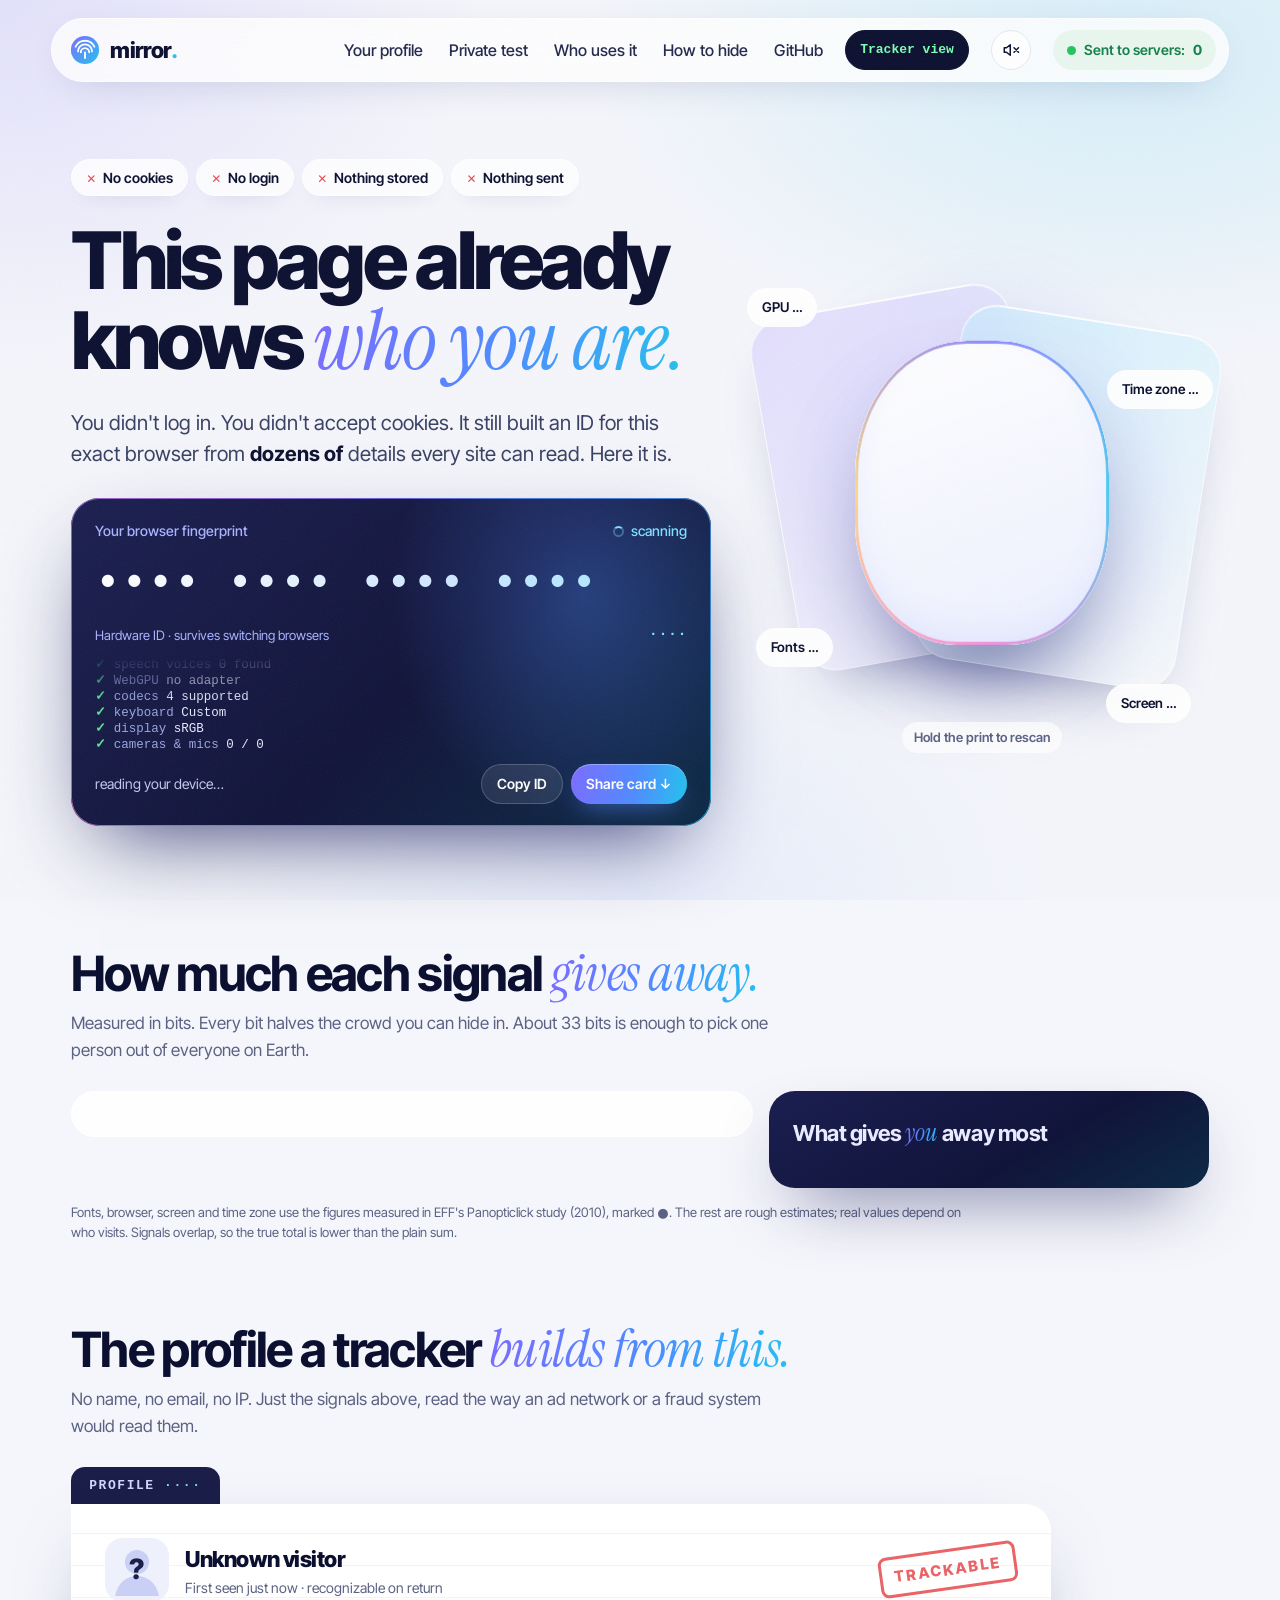
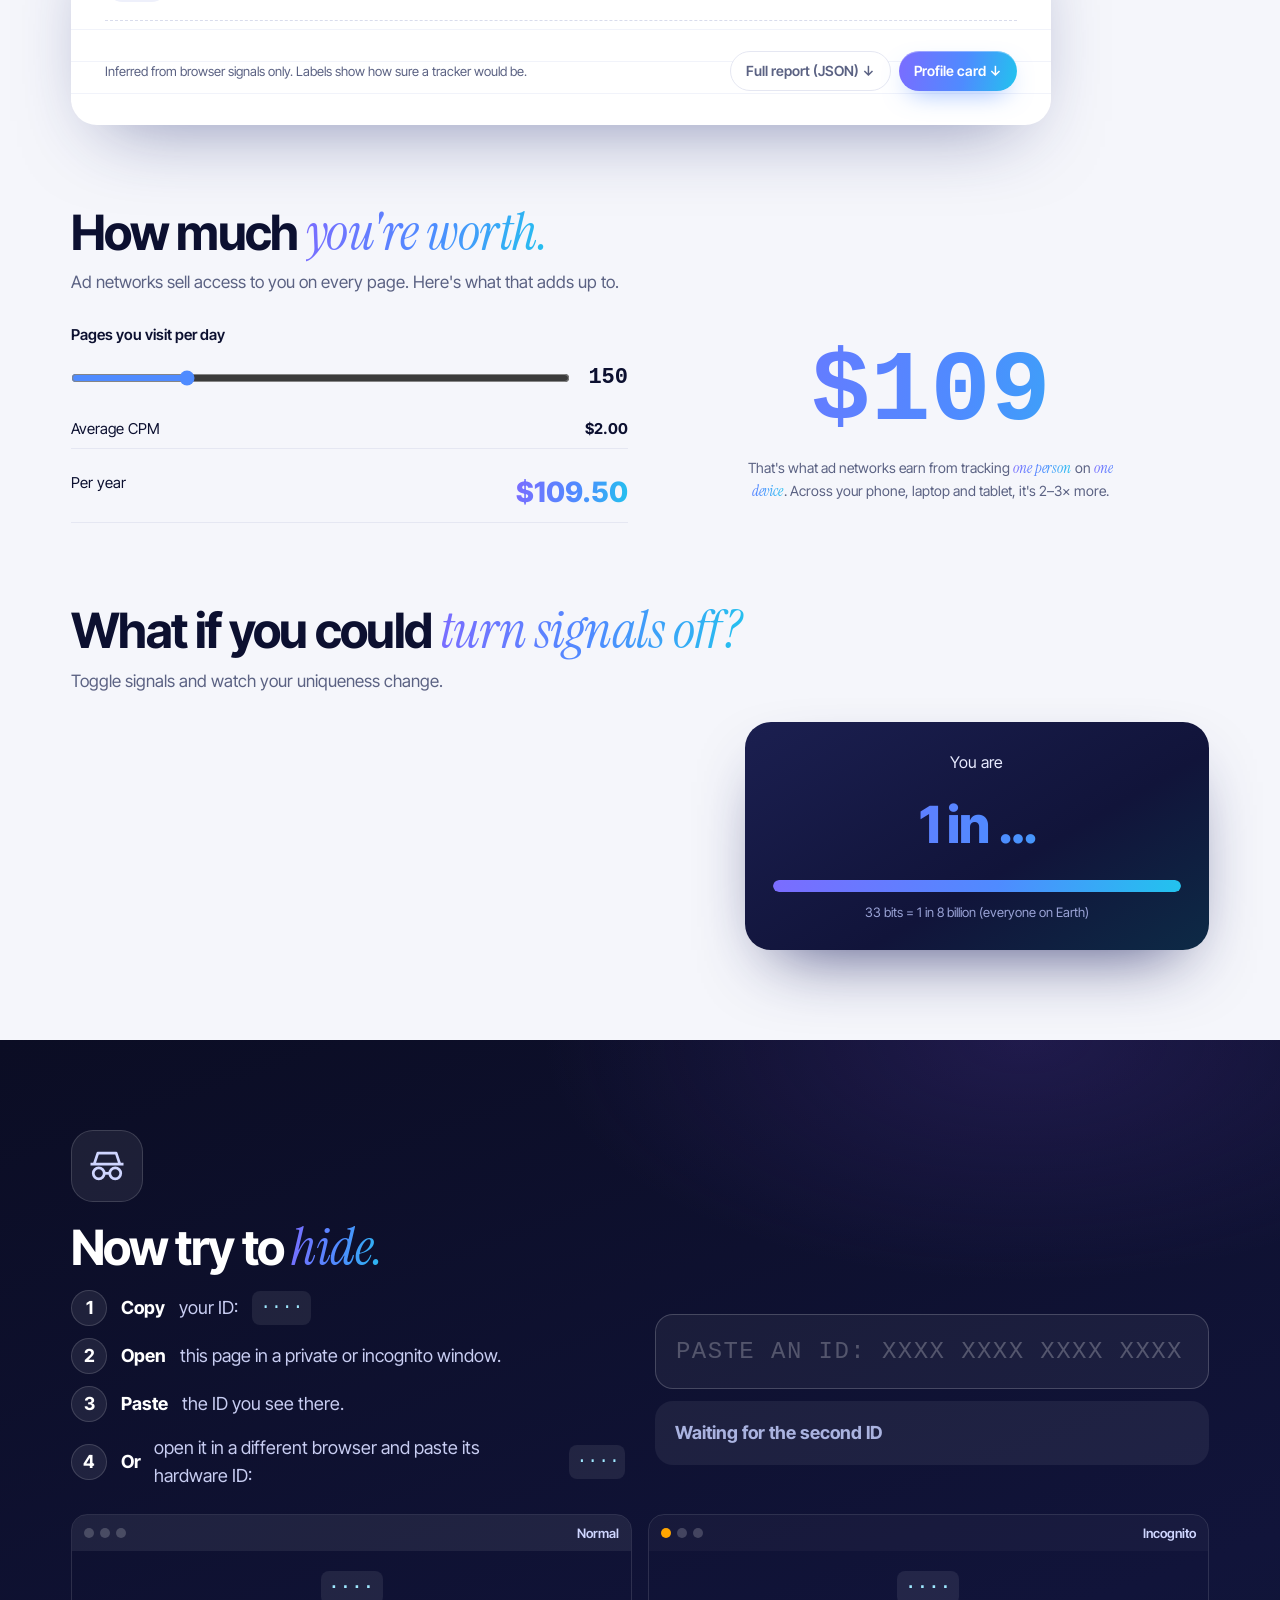
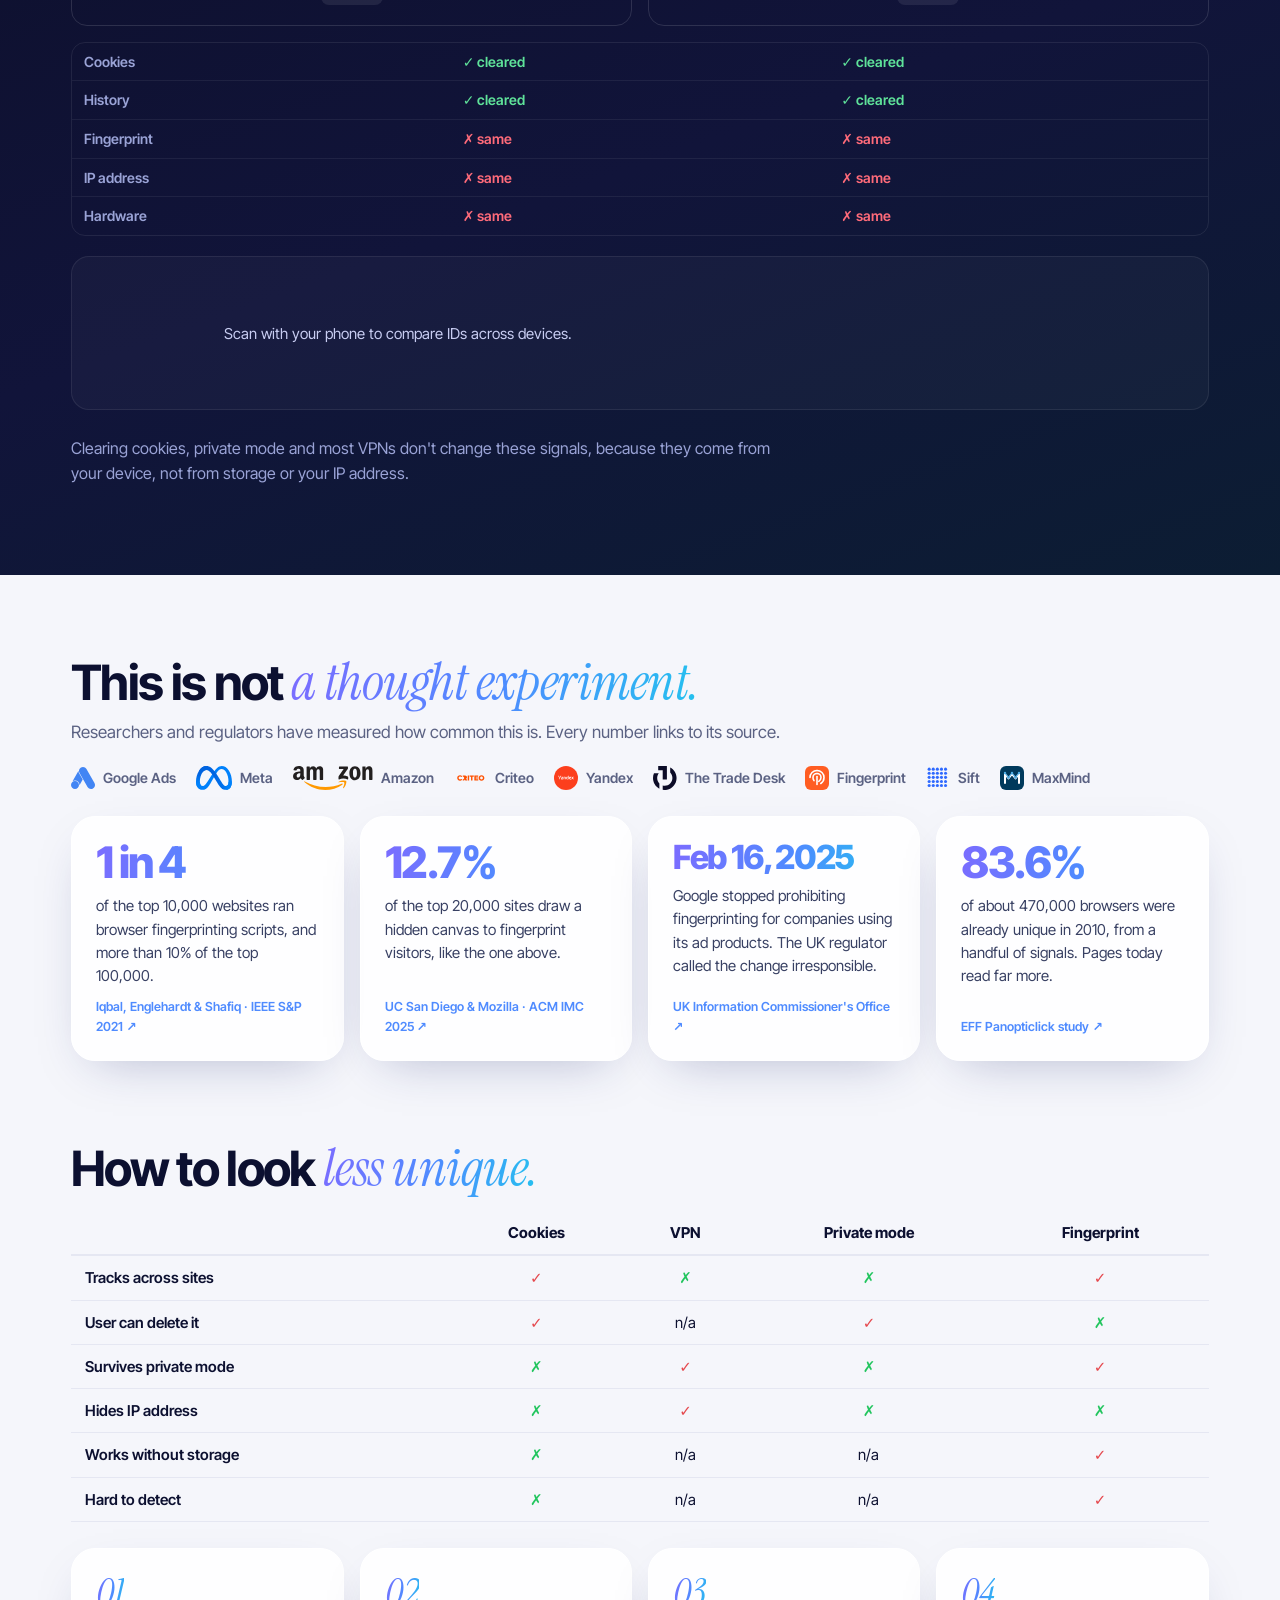
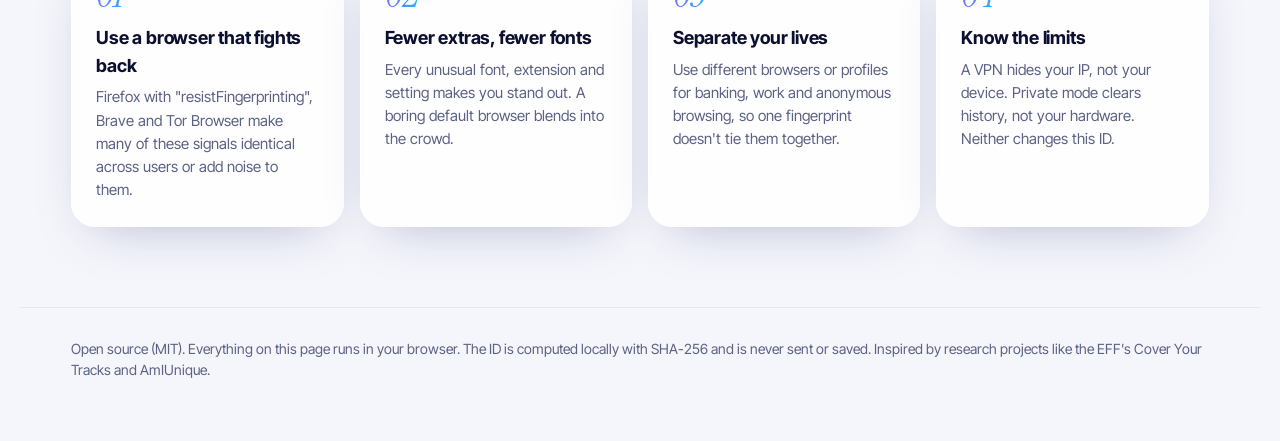
==== commit 4624e867: "remove signals bento section — signals shown in weight chart and dossier Co-Authored-By: Claude Opus" ====
--- a/index.html
+++ b/index.html
@@ -38,7 +38,7 @@
       <svg viewBox="0 0 32 32" width="30" height="30"><defs><linearGradient id="lg" x1="0" y1="0" x2="1" y2="1"><stop offset="0" stop-color="#7b6cff"/><stop offset="1" stop-color="#22c3ee"/></linearGradient></defs><circle cx="16" cy="16" r="15" fill="url(#lg)"/><path d="M8.5 17.5a7.5 7.5 0 0 1 15 0M11.5 18.5a4.5 4.5 0 0 1 9 0M16 18.5v6M6 12.5a11 11 0 0 1 20 0" stroke="#fff" stroke-width="2" fill="none" stroke-linecap="round"/></svg>
       <b>mirror<i>.</i></b>
     </a>
-    <div class="links"><a href="#signals">What it sees</a><a href="#dossier">Your profile</a><a href="#test">Private test</a><a href="#who">Who uses it</a><a href="#hide">How to hide</a><a id="ghlink" href="https://github.com/leopardracer/mirror" target="_blank" rel="noopener">GitHub</a></div> <button class="hbtn" id="tvbtn" aria-haspopup="dialog">Tracker view</button>
+    <div class="links"><a href="#dossier">Your profile</a><a href="#test">Private test</a><a href="#who">Who uses it</a><a href="#hide">How to hide</a><a id="ghlink" href="https://github.com/leopardracer/mirror" target="_blank" rel="noopener">GitHub</a></div> <button class="hbtn" id="tvbtn" aria-haspopup="dialog">Tracker view</button>
     <button class="hbtn icon" id="snd" aria-pressed="false" aria-label="Turn sound on"><svg viewBox="0 0 24 24" width="18" height="18" fill="none" stroke="currentColor" stroke-width="2" stroke-linecap="round" stroke-linejoin="round" aria-hidden="true"><path d="M11 5 6 9H3v6h3l5 4z"/><path d="m22 9-6 6M16 9l6 6"/></svg></button>
     <span class="live" title="Requests this page has made to any other server"><span class="pulse" aria-hidden="true"></span>Sent to servers: <b id="netcount">0</b></span>
   </nav>
@@ -87,76 +87,7 @@
     </div>
   </section>
 
-  <div class="marquee" aria-hidden="true"><div class="mq-track" id="mq"></div></div>
-
-  <section class="band" id="signals">
-    <h2>What <em>every</em> website can read about you.</h2>
-    <p class="sub">Collected on this page in <b id="ms">…</b> without asking for a single permission. These are your real values.</p>
-    <div class="bento" id="bento">
-      <article class="tile t-gpu reveal">
-        <div class="tile-h"><h3>Graphics card</h3><span class="lvl hi">very identifying</span></div>
-        <div class="gpu-row">
-          <svg class="chip-svg" aria-hidden="true" viewBox="0 0 120 120"><defs><linearGradient id="cg" x1="0" y1="0" x2="1" y2="1"><stop offset="0" stop-color="#2b2f63"/><stop offset="1" stop-color="#11143a"/></linearGradient><linearGradient id="cg2" x1="0" y1="0" x2="1" y2="1"><stop offset="0" stop-color="#7b6cff"/><stop offset="1" stop-color="#22c3ee"/></linearGradient></defs><g stroke="#b8c2ff" stroke-width="3" stroke-linecap="round" id="pins"></g><rect x="22" y="22" width="76" height="76" rx="12" fill="url(#cg)"/><rect x="34" y="34" width="52" height="52" rx="8" fill="url(#cg2)" opacity=".9"/><path d="M42 60h36M60 42v36" stroke="#ffffff70" stroke-width="2"/></svg>
-          <div><div class="big" id="v-gpu">…</div><div class="val" id="v-gpu2"></div></div>
-        </div>
-        <p class="why">Read through WebGL. Your exact GPU and driver are among the strongest identifiers there are.</p>
-        <details class="how"><summary>How it's read</summary><pre><code>const gl = canvas.getContext('webgl');
-const ext = gl.getExtension('WEBGL_debug_renderer_info');
-gl.getParameter(ext.UNMASKED_RENDERER_WEBGL);</code></pre></details>
-      </article>
-
-      <article class="tile t-fonts reveal">
-        <div class="tile-h"><h3>Installed fonts <span class="count" id="v-fontn"></span></h3><span class="lvl hi">very identifying</span></div>
-        <div class="fontwall" id="fontwall"></div>
-        <p class="why">Each name above is written in that font, straight from your computer. Apps bring fonts with them, so this list hints at what you use.</p>
-        <details class="how"><summary>How it's read</summary><pre><code>ctx.font = '72px "Calibri", monospace';
-const w = ctx.measureText('mmmmlli1WwQ').width;
-// width differs from plain monospace → font is installed</code></pre></details>
-      </article>
-
-      <article class="tile t-canvas reveal">
-        <div class="tile-h"><h3>Hidden canvas</h3><span class="lvl hi">very identifying</span></div>
-        <div class="canvas-badge" id="cvnoise" hidden>Noise detected · left out of ID</div>
-        <div class="canvas-view"><img id="v-canvas" width="300" height="80" alt="The image this page secretly drew on your device"></div>
-        <div class="val" id="v-canvash"></div>
-        <p class="why">The page drew this off-screen. Your GPU, drivers and fonts make its pixels unique.</p>
-        <details class="how"><summary>How it's read</summary><pre><code>ctx.fillText('Cwm fjordbank glyphs 😃', 4, 46);
-ctx.arc(240, 40, 30, 0, 2 * Math.PI);
-sha256(canvas.toDataURL());</code></pre></details>
-      </article>
-
-      <article class="tile t-audio reveal">
-        <div class="tile-h"><h3>Audio fingerprint</h3><span class="lvl hi">very identifying</span></div>
-        <canvas class="wave" id="v-wave" width="600" height="160" role="img" aria-label="Waveform of the audio signal your device produced"></canvas>
-        <div class="val" id="v-audio"></div>
-        <p class="why">A silent sound was processed offline. Your audio stack rounds the numbers its own way.</p>
-        <details class="how"><summary>How it's read</summary><pre><code>const ctx = new OfflineAudioContext(1, 5000, 44100);
-oscillator → compressor → ctx.startRendering();
-sum(|samples 4500…5000|)  // differs per audio stack</code></pre></details>
-      </article>
-
-      <article class="tile t-tz reveal">
-        <div class="tile-h"><h3>Time zone</h3><span class="lvl md">identifying</span></div>
-        <div class="tz-row">
-          <svg class="globe" viewBox="0 0 120 120" id="globe" aria-hidden="true"></svg>
-          <div><div class="big" id="v-tz">…</div><div class="val" id="v-tz2"></div></div>
-        </div>
-        <p class="why">Narrows down where you are, even behind a VPN.</p>
-        <details class="how"><summary>How it's read</summary><pre><code>Intl.DateTimeFormat().resolvedOptions().timeZone;
-new Date().getTimezoneOffset();</code></pre></details>
-      </article>
-
-      <article class="tile t-screen reveal">
-        <div class="tile-h"><h3>Screen</h3><span class="lvl md">identifying</span></div>
-        <div class="screen-row"><div class="device" id="device"><span id="v-screen"></span></div></div>
-        <div class="val" id="v-screen2"></div>
-        <details class="how"><summary>How it's read</summary><pre><code>screen.width; screen.height;
-devicePixelRatio; screen.colorDepth;</code></pre></details>
-      </article>
-
-      <div class="smalls" id="smalls"></div>
-    </div>
-  </section>
+
 
   <section class="band" id="weight">
     <h2>How much each signal <em>gives away.</em></h2>
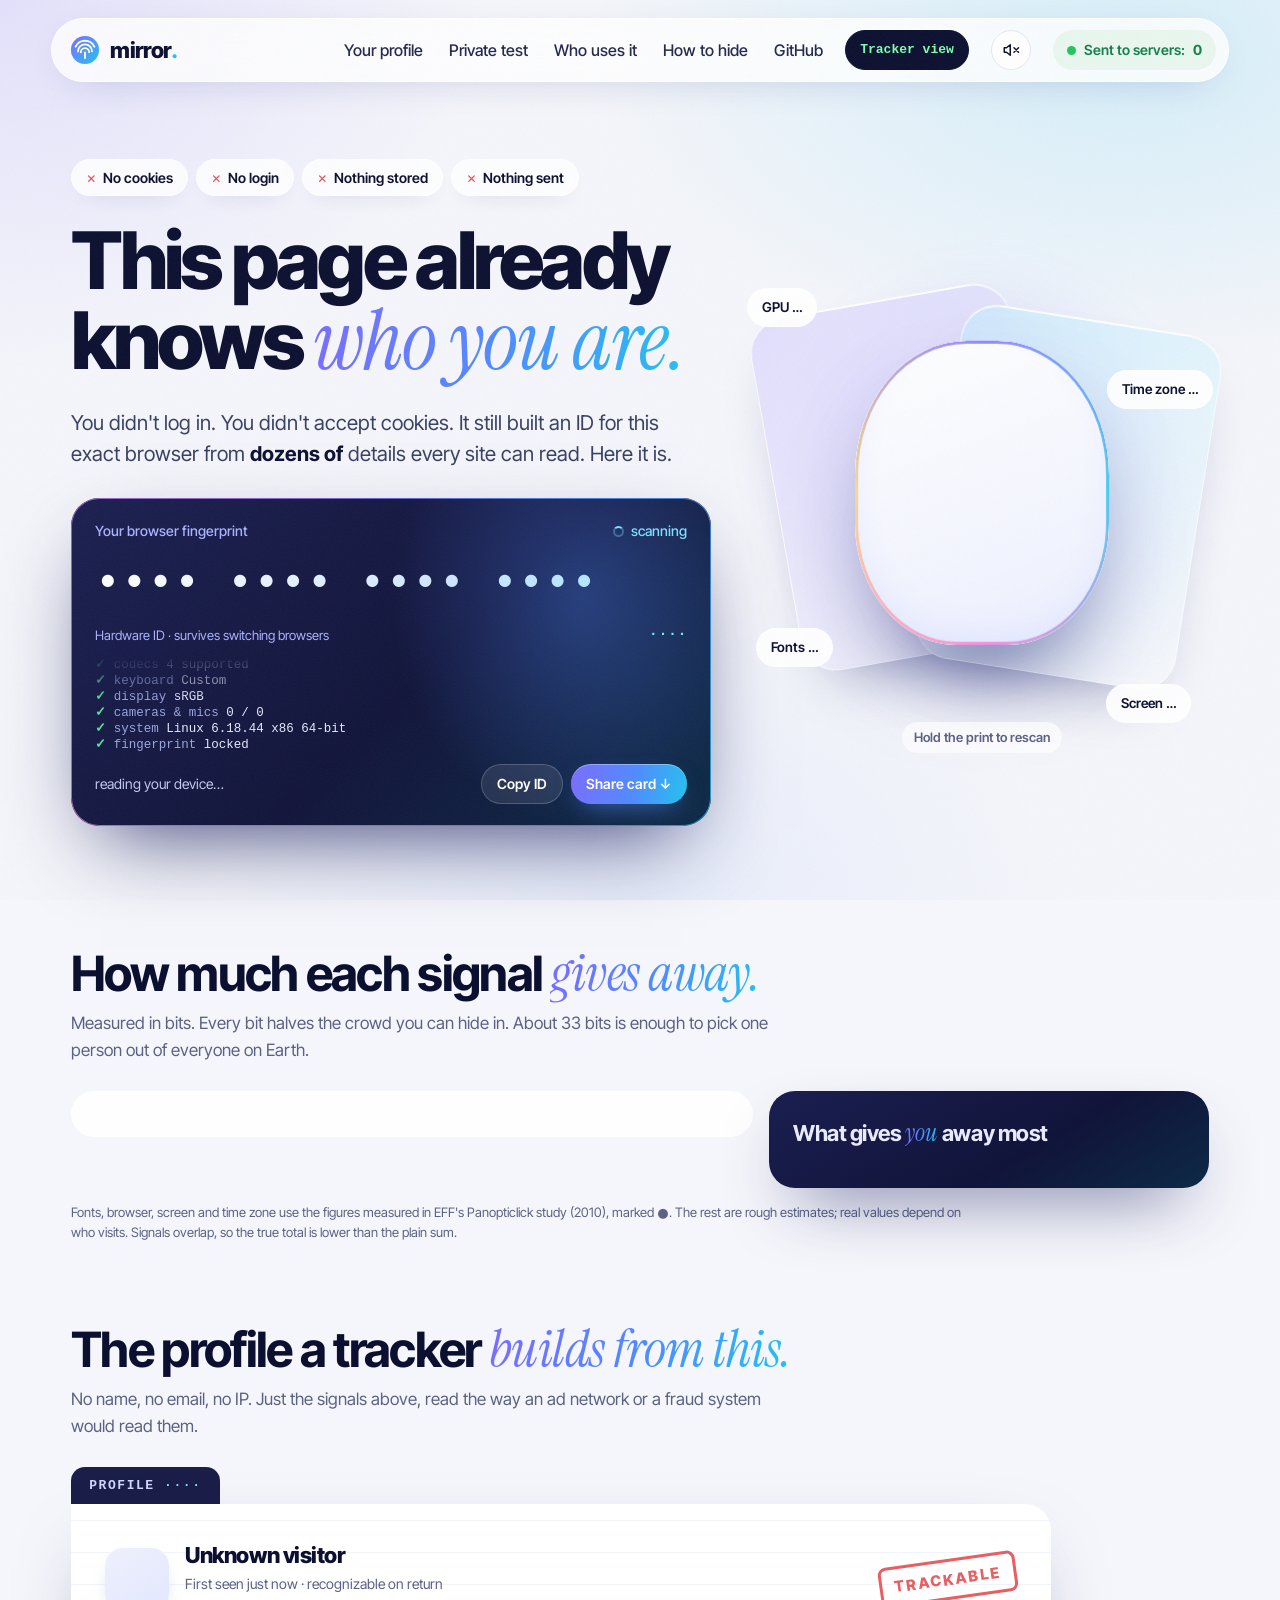
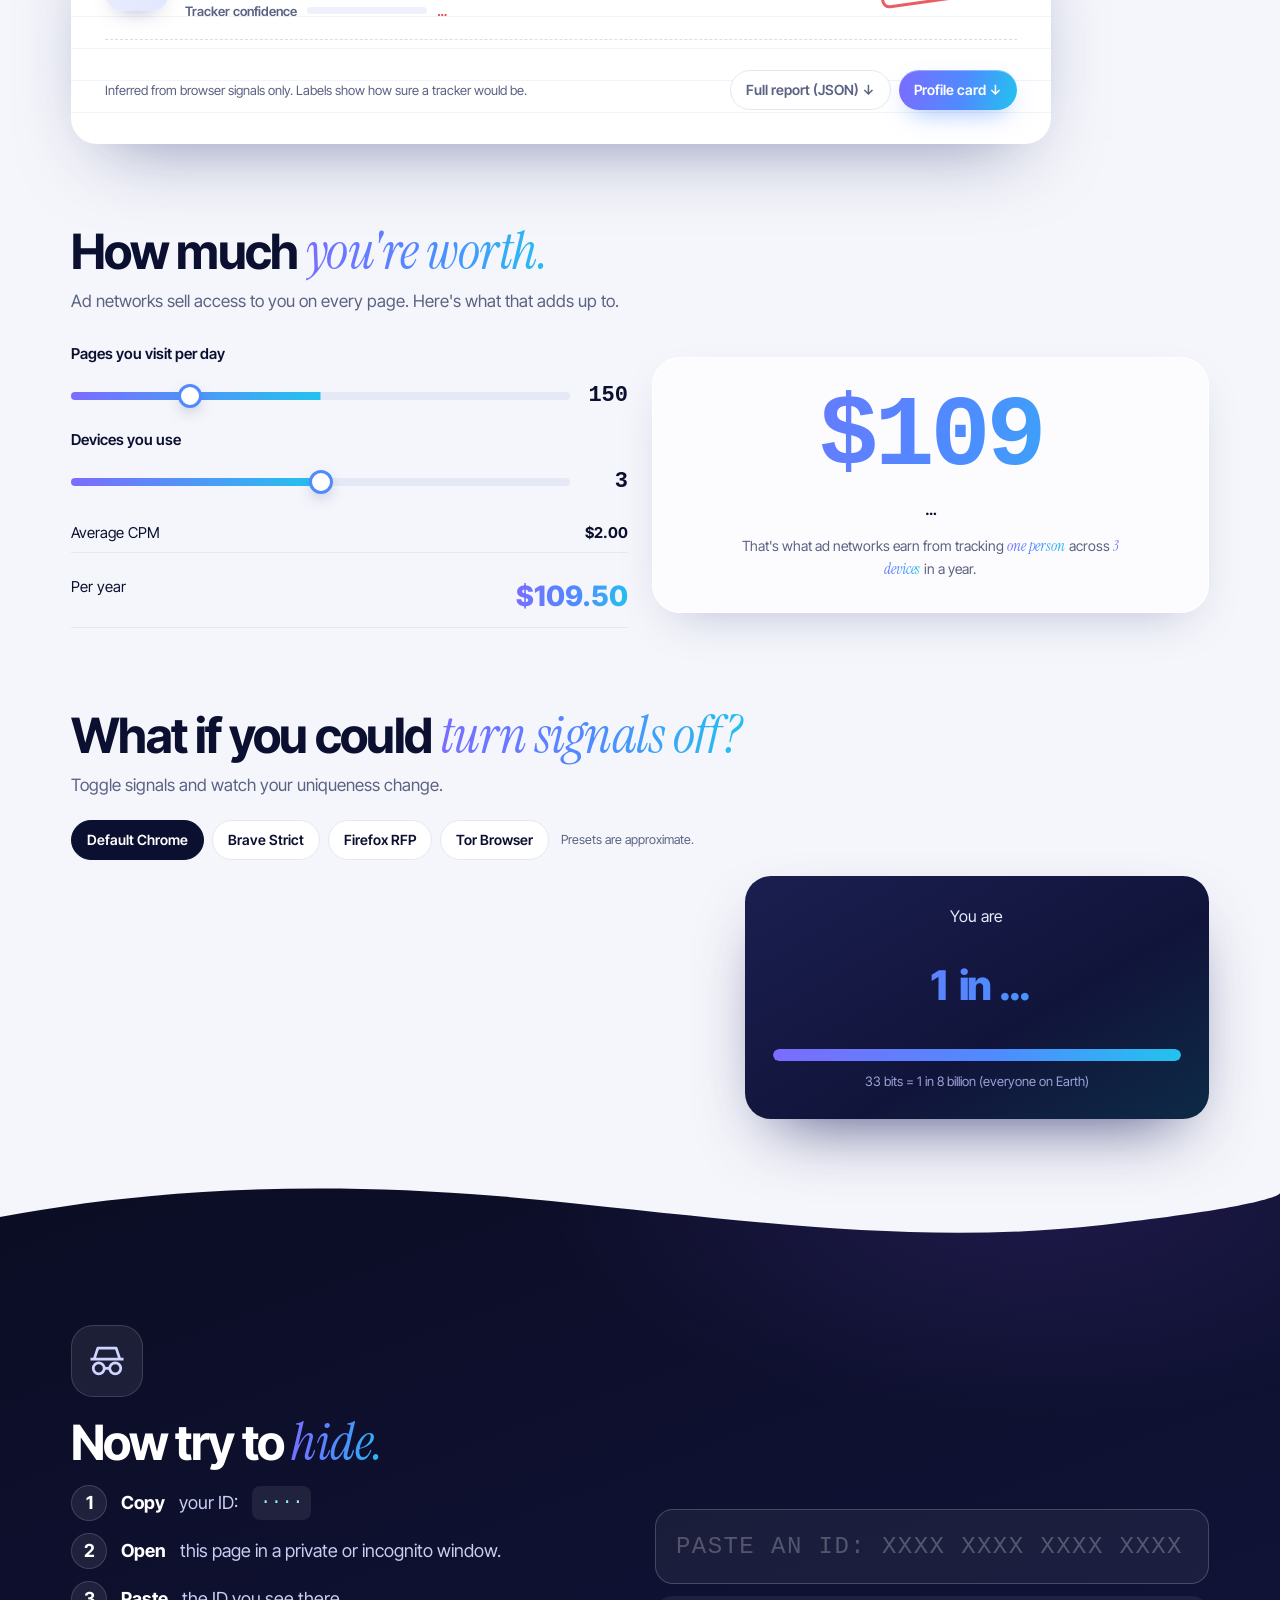
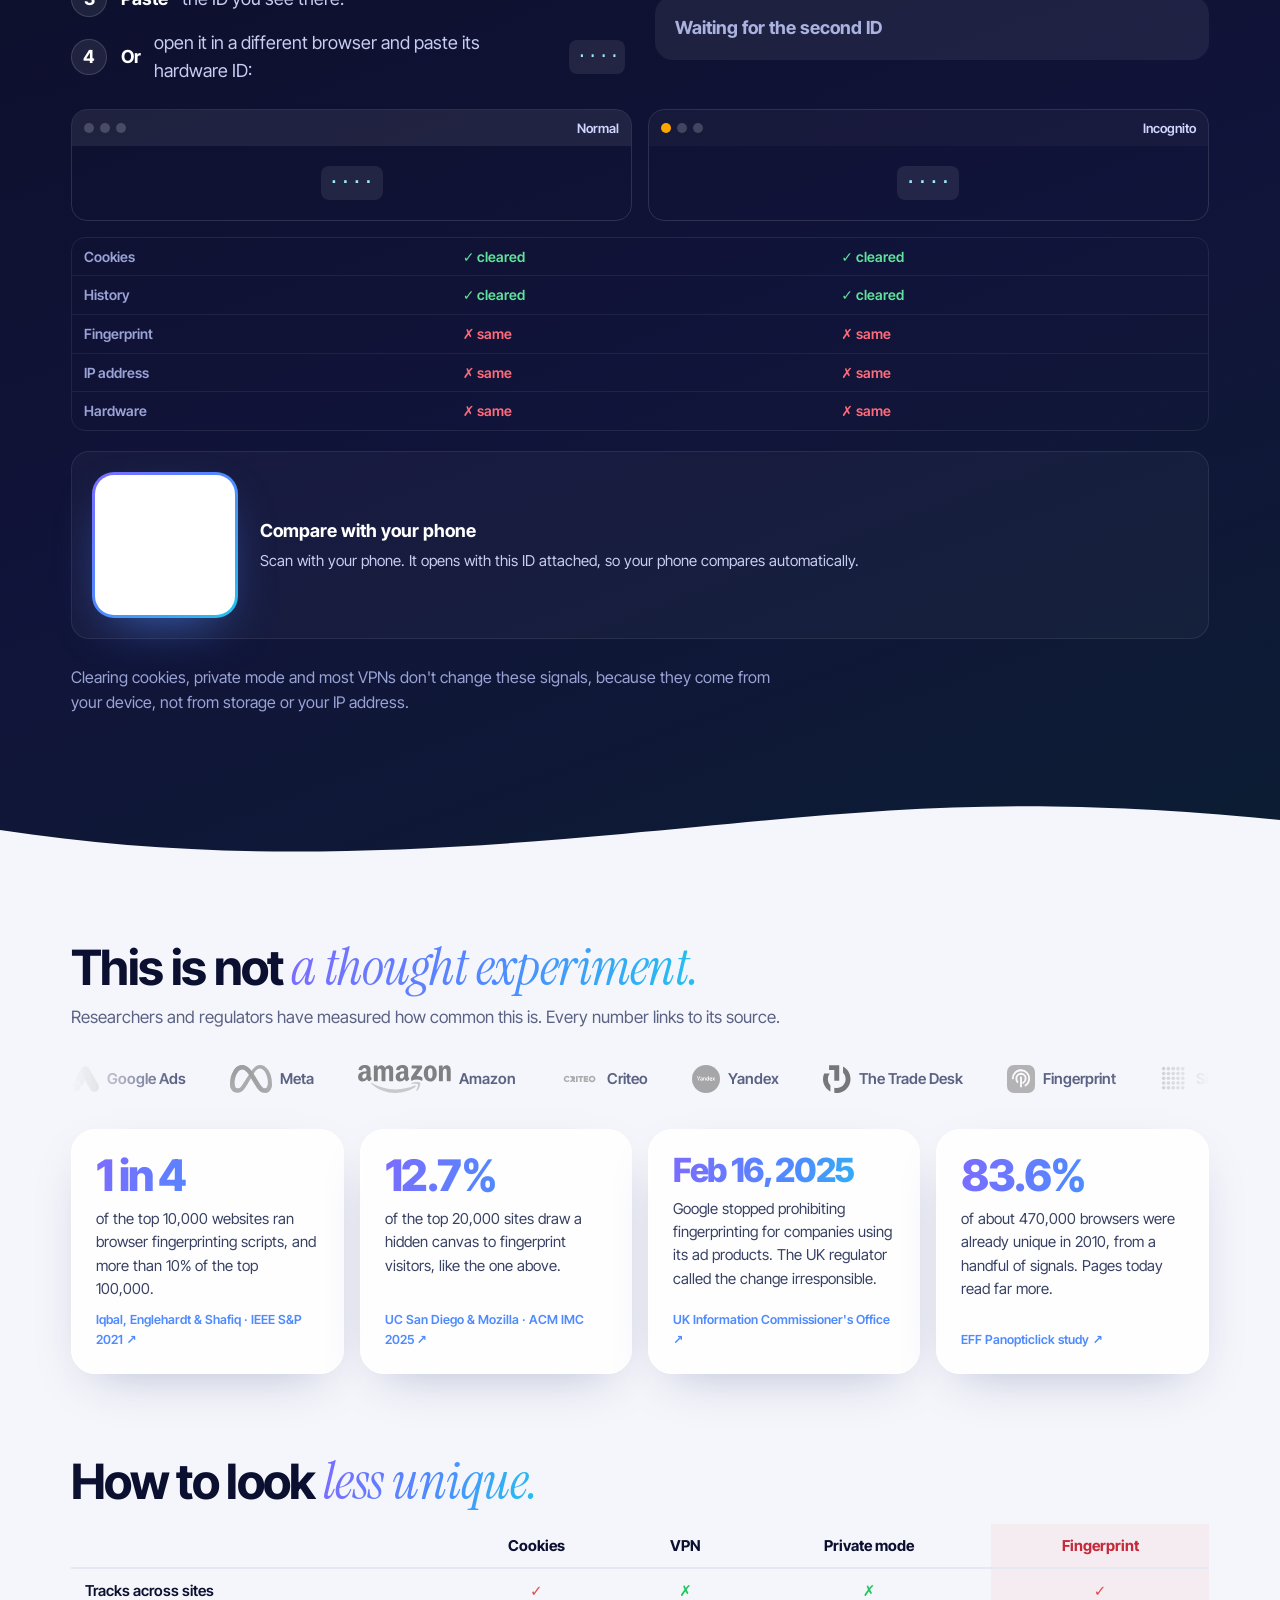
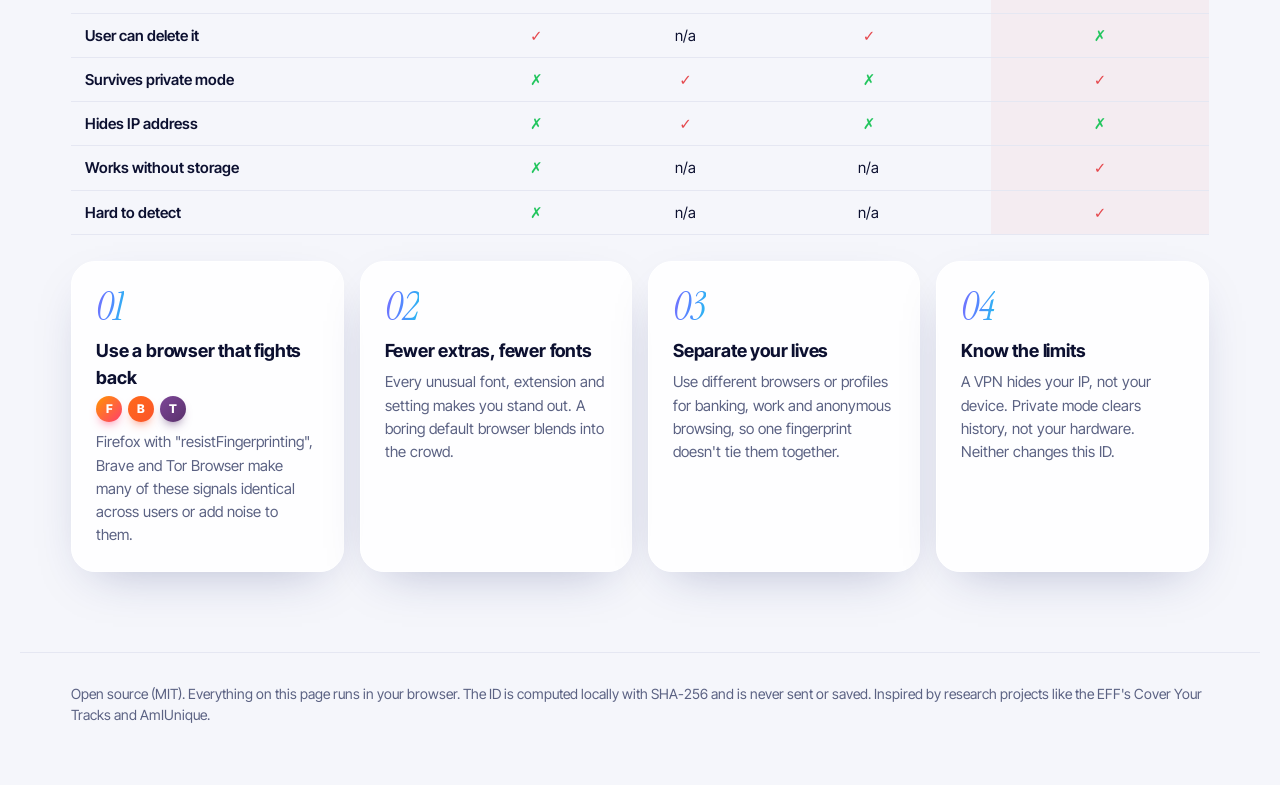
==== commit 62433c2e: "polish every section: real QR with auto-compare, presets and iOS toggles, animated numbers, stamp, m" ====
--- a/index.html
+++ b/index.html
@@ -31,6 +31,7 @@
 <a class="skip" href="#main">Skip to content</a>
 <div class="grain" aria-hidden="true"></div>
 <div class="tint" id="tint" aria-hidden="true"></div>
+<div class="prog" id="prog" aria-hidden="true"></div>
 
 <header class="top">
   <nav class="pill" aria-label="Main">
@@ -48,7 +49,7 @@
   <section class="hero">
     <div class="hero-copy">
       <div class="chips-row">
-        <span class="chip">No cookies</span><span class="chip">No login</span><span class="chip">Nothing stored</span><span class="chip">Nothing sent</span>
+        <span class="chip" tabindex="0" data-tip="Nothing was saved in your browser.">No cookies</span><span class="chip" tabindex="0" data-tip="You never told this page who you are.">No login</span><span class="chip" tabindex="0" data-tip="No localStorage, no IndexedDB, no cache tricks.">Nothing stored</span><span class="chip" tabindex="0" data-tip="Watch the counter in the header. It stays at 0.">Nothing sent</span>
       </div>
       <h1>This page already knows <em>who you are.</em></h1>
       <p class="lede">You didn't log in. You didn't accept cookies. It still built an ID for this exact browser from <b id="nsig">dozens of</b> details every site can read. Here it is.</p>
@@ -87,8 +88,6 @@
     </div>
   </section>
 
-
-
   <section class="band" id="weight">
     <h2>How much each signal <em>gives away.</em></h2>
     <p class="sub">Measured in bits. Every bit halves the crowd you can hide in. About 33 bits is enough to pick one person out of everyone on Earth.</p>
@@ -106,8 +105,8 @@
       <div class="file-tab">PROFILE <span id="d-id">····</span></div>
       <div class="file-body">
         <div class="file-head">
-          <div class="avatar" aria-hidden="true"><svg viewBox="0 0 64 64"><circle cx="32" cy="24" r="12" fill="#c9cff5"/><path d="M10 58c3-14 12-20 22-20s19 6 22 20" fill="#c9cff5"/></svg><span class="qm">?</span></div>
-          <div><div class="file-title">Unknown visitor <span id="d-short"></span></div><div class="file-sub" id="d-seen">First seen just now · recognizable on return</div></div>
+          <div class="avatar" id="avatar" aria-hidden="true"></div>
+          <div><div class="file-title">Unknown visitor <span id="d-short"></span></div><div class="file-sub" id="d-seen">First seen just now · recognizable on return</div><div class="conf"><span>Tracker confidence</span><span class="conf-bar"><i id="conf-fill"></i></span><b id="conf">…</b></div></div>
           <span class="stamp" aria-label="Status: trackable">TRACKABLE</span>
         </div>
         <ul class="facts" id="facts"></ul>
@@ -121,14 +120,17 @@
     <p class="sub">Ad networks sell access to you on every page. Here's what that adds up to.</p>
     <div class="worth-calc reveal">
       <div class="wc-left">
-        <label>Pages you visit per day</label>
+        <label for="w-pages">Pages you visit per day</label>
         <div class="slider-row"><input type="range" id="w-pages" min="20" max="600" value="150" step="10"><b id="w-pv">150</b></div>
+        <label for="w-dev">Devices you use</label>
+        <div class="slider-row"><input type="range" id="w-dev" min="1" max="5" value="3" step="1"><b id="w-dv">3</b></div>
         <div class="wc-row"><span>Average CPM</span><b>$2.00</b></div>
         <div class="wc-row"><span>Per year</span><b class="wc-big" id="w-year">$109.50</b></div>
       </div>
       <div class="wc-right">
         <div class="wc-dollar" id="w-dollar" aria-hidden="true">$<span id="w-num">109</span></div>
-        <p class="wc-note">That's what ad networks earn from tracking <em>one person</em> on <em>one device</em>. Across your phone, laptop and tablet, it's 2–3× more.</p>
+        <p class="wc-cmp" id="w-cmp">…</p>
+        <p class="wc-note" id="w-note">That's what ad networks earn from tracking <em>one person</em> across <em>3 devices</em> in a year.</p>
       </div>
     </div>
   </section>
@@ -136,17 +138,12 @@
   <section class="band" id="whatif">
     <h2>What if you could <em>turn signals off?</em></h2>
     <p class="sub">Toggle signals and watch your uniqueness change.</p>
+    <div class="wi-presets" role="group" aria-label="Browser presets"><button class="pre on" data-p="chrome" aria-pressed="true">Default Chrome</button><button class="pre" data-p="brave" aria-pressed="false">Brave Strict</button><button class="pre" data-p="firefox" aria-pressed="false">Firefox RFP</button><button class="pre" data-p="tor" aria-pressed="false">Tor Browser</button><span class="wi-note">Presets are approximate.</span></div>
     <div class="wi-wrap reveal">
       <div class="wi-toggles" id="wi-toggles"></div>
-      <div class="wi-result"><span>You are</span> <b class="wi-big" id="wi-uniq">1 in …</b><div class="wi-bar"><div class="wi-fill" id="wi-fill"></div></div><p class="wi-hint">33 bits = 1 in 8 billion (everyone on Earth)</p></div>
-    </div>
-  </section>
-
-
-
-
-
-
+      <div class="wi-result"><span>You are</span> <b class="wi-big" id="wi-uniq" aria-live="polite">1 in …</b><span class="wi-bitsum" id="wi-bitsum"></span><div class="wi-bar"><div class="wi-fill" id="wi-fill"></div></div><p class="wi-hint">33 bits = 1 in 8 billion (everyone on Earth)</p></div>
+    </div>
+  </section>
 
   <section class="dark" id="test">
     <div class="dark-in">
@@ -182,8 +179,8 @@
         <div class="inc-r"><span>Hardware</span><span class="inc-n">✗ same</span><span class="inc-n">✗ same</span></div>
       </div>
       <div class="qr-block">
-        <canvas id="qr" width="200" height="200" aria-label="QR code linking to this page"></canvas>
-        <p>Scan with your phone to compare IDs across devices.</p>
+        <div class="qr-card"><canvas id="qr" width="232" height="232" role="img" aria-label="QR code that opens this page with your ID attached"></canvas></div>
+        <div><b class="qr-h">Compare with your phone</b><p>Scan with your phone. It opens with this ID attached, so your phone compares automatically.</p></div>
       </div>
       <p class="dark-sub">Clearing cookies, private mode and most VPNs don't change these signals, because they come from your device, not from storage or your IP address.</p>
     </div>
@@ -193,15 +190,27 @@
     <h2>This is not <em>a thought experiment.</em></h2>
     <p class="sub">Researchers and regulators have measured how common this is. Every number links to its source.</p>
     <div class="logo-row" aria-label="Companies documented in research as using or enabling fingerprinting">
+      <div class="logo-track"><div class="logo-set">
       <span class="co" title="Google Ads"><svg fill="#4285F4" role="img" viewBox="0 0 24 24" xmlns="http://www.w3.org/2000/svg"><title>Google Ads</title><path d="M3.9998 22.9291C1.7908 22.9291 0 21.1383 0 18.9293s1.7908-3.9998 3.9998-3.9998 3.9998 1.7908 3.9998 3.9998-1.7908 3.9998-3.9998 3.9998zm19.4643-6.0004L15.4632 3.072C14.3586 1.1587 11.9121.5028 9.9988 1.6074S7.4295 5.1585 8.5341 7.0718l8.0009 13.8567c1.1046 1.9133 3.5511 2.5679 5.4644 1.4646 1.9134-1.1046 2.568-3.5511 1.4647-5.4644zM7.5137 4.8438L1.5645 15.1484A4.5 4.5 0 0 1 4 14.4297c2.5597-.0075 4.6248 2.1585 4.4941 4.7148l3.2168-5.5723-3.6094-6.25c-.4499-.7793-.6322-1.6394-.5878-2.4784z"/></svg><b>Google Ads</b></span>
-      <span class="co" title="Meta"><svg xmlns="http://www.w3.org/2000/svg" width="256" height="171" preserveAspectRatio="xMidYMid" viewBox="0 0 256 171"><defs><linearGradient id="a" x1="13.878%" x2="89.144%" y1="55.934%" y2="58.694%"><stop offset="0%" stop-color="#0064E1"/><stop offset="40%" stop-color="#0064E1"/><stop offset="83%" stop-color="#0073EE"/><stop offset="100%" stop-color="#0082FB"/></linearGradient><linearGradient id="b" x1="54.315%" x2="54.315%" y1="82.782%" y2="39.307%"><stop offset="0%" stop-color="#0082FB"/><stop offset="100%" stop-color="#0064E0"/></linearGradient></defs><path fill="#0081FB" d="M27.651 112.136c0 9.775 2.146 17.28 4.95 21.82 3.677 5.947 9.16 8.466 14.751 8.466 7.211 0 13.808-1.79 26.52-19.372 10.185-14.092 22.186-33.874 30.26-46.275l13.675-21.01c9.499-14.591 20.493-30.811 33.1-41.806C161.196 4.985 172.298 0 183.47 0c18.758 0 36.625 10.87 50.3 31.257C248.735 53.584 256 81.707 256 110.729c0 17.253-3.4 29.93-9.187 39.946-5.591 9.686-16.488 19.363-34.818 19.363v-27.616c15.695 0 19.612-14.422 19.612-30.927 0-23.52-5.484-49.623-17.564-68.273-8.574-13.23-19.684-21.313-31.907-21.313-13.22 0-23.859 9.97-35.815 27.75-6.356 9.445-12.882 20.956-20.208 33.944l-8.066 14.289c-16.203 28.728-20.307 35.271-28.408 46.07-14.2 18.91-26.324 26.076-42.287 26.076-18.935 0-30.91-8.2-38.325-20.556C2.973 139.413 0 126.202 0 111.148l27.651.988Z"/><path fill="url(#a)" d="M21.802 33.206C34.48 13.666 52.774 0 73.757 0 85.91 0 97.99 3.597 110.605 13.897c13.798 11.261 28.505 29.805 46.853 60.368l6.58 10.967c15.881 26.459 24.917 40.07 30.205 46.49 6.802 8.243 11.565 10.7 17.752 10.7 15.695 0 19.612-14.422 19.612-30.927l24.393-.766c0 17.253-3.4 29.93-9.187 39.946-5.591 9.686-16.488 19.363-34.818 19.363-11.395 0-21.49-2.475-32.654-13.007-8.582-8.083-18.615-22.443-26.334-35.352l-22.96-38.352C118.528 64.08 107.96 49.73 101.845 43.23c-6.578-6.988-15.036-15.428-28.532-15.428-10.923 0-20.2 7.666-27.963 19.39L21.802 33.206Z"/><path fill="url(#b)" d="M73.312 27.802c-10.923 0-20.2 7.666-27.963 19.39-10.976 16.568-17.698 41.245-17.698 64.944 0 9.775 2.146 17.28 4.95 21.82L9.027 149.482C2.973 139.413 0 126.202 0 111.148 0 83.772 7.514 55.24 21.802 33.206 34.48 13.666 52.774 0 73.757 0l-.445 27.802Z"/></svg><b>Meta</b></span>
-      <span class="co" title="Amazon"><svg xmlns="http://www.w3.org/2000/svg" xmlns:xlink="http://www.w3.org/1999/xlink" width="603" height="182" style="fill:#221f1f" viewBox="0 0 603 182"><path d="M374.006 142.184c-35 25.797-85.729 39.561-129.406 39.561-61.242 0-116.376-22.651-158.087-60.325-3.278-2.962-.341-7 3.591-4.693 45.015 26.191 100.673 41.947 158.166 41.947 38.775 0 81.43-8.022 120.65-24.67 5.925-2.516 10.88 3.88 5.086 8.18" style="fill:#f90"/><path d="M388.557 125.536c-4.457-5.715-29.573-2.7-40.846-1.363-3.434.42-3.959-2.57-.865-4.719 20.003-14.078 52.827-10.015 56.654-5.296 3.828 4.745-.996 37.648-19.793 53.352-2.884 2.411-5.637 1.127-4.352-2.072 4.22-10.539 13.685-34.16 9.202-39.902" style="fill:#f90"/><path d="M348.497 20.066V6.381c0-2.071 1.573-3.46 3.461-3.46h61.269c1.966 0 3.54 1.415 3.54 3.46V18.1c-.027 1.966-1.679 4.535-4.615 8.599l-31.749 45.329c11.798-.289 24.25 1.468 34.947 7.498 2.412 1.363 3.068 3.356 3.251 5.322V99.45c0 1.992-2.202 4.325-4.509 3.12-18.85-9.884-43.887-10.96-64.73.104-2.123 1.154-4.351-1.153-4.351-3.146V85.661c0-2.229.026-6.03 2.254-9.412L384.047 23.5h-32.01c-1.967 0-3.54-1.39-3.54-3.434m-223.498 85.388h-18.64c-1.783-.13-3.199-1.468-3.33-3.172V6.617c0-1.914 1.6-3.435 3.592-3.435h17.382c1.809.079 3.25 1.468 3.382 3.199v12.505h.34c4.536-12.086 13.056-17.722 24.54-17.722 11.666 0 18.954 5.636 24.198 17.722 4.509-12.086 14.76-17.722 25.744-17.722 7.813 0 16.36 3.224 21.577 10.46 5.899 8.049 4.693 19.741 4.693 29.992l-.026 60.378c0 1.913-1.6 3.46-3.592 3.46h-18.614c-1.862-.13-3.356-1.625-3.356-3.46V51.29c0-4.037.367-14.104-.524-17.932-1.39-6.423-5.558-8.232-10.959-8.232-4.51 0-9.228 3.015-11.142 7.839s-1.73 12.898-1.73 18.325v50.704c0 1.913-1.6 3.46-3.592 3.46h-18.614c-1.888-.13-3.356-1.625-3.356-3.46l-.026-50.704c0-10.67 1.757-26.374-11.483-26.374-13.397 0-12.872 15.31-12.872 26.374v50.704c0 1.913-1.6 3.46-3.592 3.46M469.514 1.164c27.66 0 42.629 23.752 42.629 53.954 0 29.18-16.543 52.329-42.629 52.329-27.16 0-41.947-23.753-41.947-53.352 0-29.782 14.97-52.931 41.947-52.931m.158 19.531c-13.738 0-14.603 18.719-14.603 30.386 0 11.692-.184 36.65 14.445 36.65 14.446 0 15.128-20.134 15.128-32.403 0-8.075-.341-17.723-2.78-25.378-2.097-6.66-6.265-9.255-12.19-9.255m78.336 84.759h-18.562c-1.861-.13-3.356-1.625-3.356-3.46l-.026-95.692c.157-1.756 1.704-3.12 3.592-3.12h17.277c1.625.079 2.962 1.18 3.33 2.674v14.63h.34c5.217-13.083 12.532-19.322 25.404-19.322 8.363 0 16.517 3.015 21.76 11.273 4.877 7.655 4.877 20.528 4.877 29.782v60.22c-.21 1.678-1.757 3.015-3.592 3.015h-18.693c-1.704-.13-3.12-1.39-3.303-3.015V50.478c0-10.461 1.206-25.772-11.667-25.772-4.535 0-8.704 3.042-10.775 7.656-2.621 5.846-2.962 11.666-2.962 18.116v51.516c-.026 1.913-1.652 3.46-3.644 3.46"/><use xlink:href="#a" transform="translate(244.367)"/><path id="a" d="M55.288 59.758v-4.037c-13.475 0-27.71 2.884-27.71 18.771 0 8.049 4.168 13.502 11.325 13.502 5.243 0 9.936-3.225 12.898-8.468 3.67-6.45 3.487-12.506 3.487-19.768m18.798 45.434c-1.232 1.101-3.015 1.18-4.405.446-6.187-5.139-7.288-7.524-10.696-12.427-10.225 10.434-17.46 13.554-30.726 13.554-15.678 0-27.895-9.674-27.895-29.048 0-15.127 8.206-25.43 19.872-30.464 10.12-4.457 24.25-5.244 35.052-6.476v-2.412c0-4.43.341-9.674-2.254-13.501-2.281-3.435-6.633-4.85-10.46-4.85-7.106 0-13.45 3.644-14.997 11.194-.315 1.678-1.547 3.33-3.225 3.408l-18.09-1.94c-1.52-.34-3.198-1.573-2.778-3.906C7.652 6.853 27.446.246 45.169.246c9.07 0 20.92 2.412 28.078 9.28 9.07 8.469 8.206 19.768 8.206 32.064v29.048c0 8.73 3.618 12.558 7.026 17.277 1.206 1.678 1.468 3.697-.053 4.955-3.801 3.172-10.565 9.071-14.288 12.375z"/></svg><b>Amazon</b></span>
+      <span class="co" title="Meta"><svg xmlns="http://www.w3.org/2000/svg" width="256" height="171" preserveAspectRatio="xMidYMid" viewBox="0 0 256 171"><defs><linearGradient id="meta-a" x1="13.878%" x2="89.144%" y1="55.934%" y2="58.694%"><stop offset="0%" stop-color="#0064E1"/><stop offset="40%" stop-color="#0064E1"/><stop offset="83%" stop-color="#0073EE"/><stop offset="100%" stop-color="#0082FB"/></linearGradient><linearGradient id="meta-b" x1="54.315%" x2="54.315%" y1="82.782%" y2="39.307%"><stop offset="0%" stop-color="#0082FB"/><stop offset="100%" stop-color="#0064E0"/></linearGradient></defs><path fill="#0081FB" d="M27.651 112.136c0 9.775 2.146 17.28 4.95 21.82 3.677 5.947 9.16 8.466 14.751 8.466 7.211 0 13.808-1.79 26.52-19.372 10.185-14.092 22.186-33.874 30.26-46.275l13.675-21.01c9.499-14.591 20.493-30.811 33.1-41.806C161.196 4.985 172.298 0 183.47 0c18.758 0 36.625 10.87 50.3 31.257C248.735 53.584 256 81.707 256 110.729c0 17.253-3.4 29.93-9.187 39.946-5.591 9.686-16.488 19.363-34.818 19.363v-27.616c15.695 0 19.612-14.422 19.612-30.927 0-23.52-5.484-49.623-17.564-68.273-8.574-13.23-19.684-21.313-31.907-21.313-13.22 0-23.859 9.97-35.815 27.75-6.356 9.445-12.882 20.956-20.208 33.944l-8.066 14.289c-16.203 28.728-20.307 35.271-28.408 46.07-14.2 18.91-26.324 26.076-42.287 26.076-18.935 0-30.91-8.2-38.325-20.556C2.973 139.413 0 126.202 0 111.148l27.651.988Z"/><path fill="url(#meta-a)" d="M21.802 33.206C34.48 13.666 52.774 0 73.757 0 85.91 0 97.99 3.597 110.605 13.897c13.798 11.261 28.505 29.805 46.853 60.368l6.58 10.967c15.881 26.459 24.917 40.07 30.205 46.49 6.802 8.243 11.565 10.7 17.752 10.7 15.695 0 19.612-14.422 19.612-30.927l24.393-.766c0 17.253-3.4 29.93-9.187 39.946-5.591 9.686-16.488 19.363-34.818 19.363-11.395 0-21.49-2.475-32.654-13.007-8.582-8.083-18.615-22.443-26.334-35.352l-22.96-38.352C118.528 64.08 107.96 49.73 101.845 43.23c-6.578-6.988-15.036-15.428-28.532-15.428-10.923 0-20.2 7.666-27.963 19.39L21.802 33.206Z"/><path fill="url(#meta-b)" d="M73.312 27.802c-10.923 0-20.2 7.666-27.963 19.39-10.976 16.568-17.698 41.245-17.698 64.944 0 9.775 2.146 17.28 4.95 21.82L9.027 149.482C2.973 139.413 0 126.202 0 111.148 0 83.772 7.514 55.24 21.802 33.206 34.48 13.666 52.774 0 73.757 0l-.445 27.802Z"/></svg><b>Meta</b></span>
+      <span class="co" title="Amazon"><svg xmlns="http://www.w3.org/2000/svg" xmlns:xlink="http://www.w3.org/1999/xlink" width="603" height="182" style="fill:#221f1f" viewBox="0 0 603 182"><path d="M374.006 142.184c-35 25.797-85.729 39.561-129.406 39.561-61.242 0-116.376-22.651-158.087-60.325-3.278-2.962-.341-7 3.591-4.693 45.015 26.191 100.673 41.947 158.166 41.947 38.775 0 81.43-8.022 120.65-24.67 5.925-2.516 10.88 3.88 5.086 8.18" style="fill:#f90"/><path d="M388.557 125.536c-4.457-5.715-29.573-2.7-40.846-1.363-3.434.42-3.959-2.57-.865-4.719 20.003-14.078 52.827-10.015 56.654-5.296 3.828 4.745-.996 37.648-19.793 53.352-2.884 2.411-5.637 1.127-4.352-2.072 4.22-10.539 13.685-34.16 9.202-39.902" style="fill:#f90"/><path d="M348.497 20.066V6.381c0-2.071 1.573-3.46 3.461-3.46h61.269c1.966 0 3.54 1.415 3.54 3.46V18.1c-.027 1.966-1.679 4.535-4.615 8.599l-31.749 45.329c11.798-.289 24.25 1.468 34.947 7.498 2.412 1.363 3.068 3.356 3.251 5.322V99.45c0 1.992-2.202 4.325-4.509 3.12-18.85-9.884-43.887-10.96-64.73.104-2.123 1.154-4.351-1.153-4.351-3.146V85.661c0-2.229.026-6.03 2.254-9.412L384.047 23.5h-32.01c-1.967 0-3.54-1.39-3.54-3.434m-223.498 85.388h-18.64c-1.783-.13-3.199-1.468-3.33-3.172V6.617c0-1.914 1.6-3.435 3.592-3.435h17.382c1.809.079 3.25 1.468 3.382 3.199v12.505h.34c4.536-12.086 13.056-17.722 24.54-17.722 11.666 0 18.954 5.636 24.198 17.722 4.509-12.086 14.76-17.722 25.744-17.722 7.813 0 16.36 3.224 21.577 10.46 5.899 8.049 4.693 19.741 4.693 29.992l-.026 60.378c0 1.913-1.6 3.46-3.592 3.46h-18.614c-1.862-.13-3.356-1.625-3.356-3.46V51.29c0-4.037.367-14.104-.524-17.932-1.39-6.423-5.558-8.232-10.959-8.232-4.51 0-9.228 3.015-11.142 7.839s-1.73 12.898-1.73 18.325v50.704c0 1.913-1.6 3.46-3.592 3.46h-18.614c-1.888-.13-3.356-1.625-3.356-3.46l-.026-50.704c0-10.67 1.757-26.374-11.483-26.374-13.397 0-12.872 15.31-12.872 26.374v50.704c0 1.913-1.6 3.46-3.592 3.46M469.514 1.164c27.66 0 42.629 23.752 42.629 53.954 0 29.18-16.543 52.329-42.629 52.329-27.16 0-41.947-23.753-41.947-53.352 0-29.782 14.97-52.931 41.947-52.931m.158 19.531c-13.738 0-14.603 18.719-14.603 30.386 0 11.692-.184 36.65 14.445 36.65 14.446 0 15.128-20.134 15.128-32.403 0-8.075-.341-17.723-2.78-25.378-2.097-6.66-6.265-9.255-12.19-9.255m78.336 84.759h-18.562c-1.861-.13-3.356-1.625-3.356-3.46l-.026-95.692c.157-1.756 1.704-3.12 3.592-3.12h17.277c1.625.079 2.962 1.18 3.33 2.674v14.63h.34c5.217-13.083 12.532-19.322 25.404-19.322 8.363 0 16.517 3.015 21.76 11.273 4.877 7.655 4.877 20.528 4.877 29.782v60.22c-.21 1.678-1.757 3.015-3.592 3.015h-18.693c-1.704-.13-3.12-1.39-3.303-3.015V50.478c0-10.461 1.206-25.772-11.667-25.772-4.535 0-8.704 3.042-10.775 7.656-2.621 5.846-2.962 11.666-2.962 18.116v51.516c-.026 1.913-1.652 3.46-3.644 3.46"/><use xlink:href="#amz-a" transform="translate(244.367)"/><path id="amz-a" d="M55.288 59.758v-4.037c-13.475 0-27.71 2.884-27.71 18.771 0 8.049 4.168 13.502 11.325 13.502 5.243 0 9.936-3.225 12.898-8.468 3.67-6.45 3.487-12.506 3.487-19.768m18.798 45.434c-1.232 1.101-3.015 1.18-4.405.446-6.187-5.139-7.288-7.524-10.696-12.427-10.225 10.434-17.46 13.554-30.726 13.554-15.678 0-27.895-9.674-27.895-29.048 0-15.127 8.206-25.43 19.872-30.464 10.12-4.457 24.25-5.244 35.052-6.476v-2.412c0-4.43.341-9.674-2.254-13.501-2.281-3.435-6.633-4.85-10.46-4.85-7.106 0-13.45 3.644-14.997 11.194-.315 1.678-1.547 3.33-3.225 3.408l-18.09-1.94c-1.52-.34-3.198-1.573-2.778-3.906C7.652 6.853 27.446.246 45.169.246c9.07 0 20.92 2.412 28.078 9.28 9.07 8.469 8.206 19.768 8.206 32.064v29.048c0 8.73 3.618 12.558 7.026 17.277 1.206 1.678 1.468 3.697-.053 4.955-3.801 3.172-10.565 9.071-14.288 12.375z"/></svg><b>Amazon</b></span>
       <span class="co" title="Criteo"><svg xmlns="http://www.w3.org/2000/svg" clip-rule="evenodd" fill-rule="evenodd" stroke-linejoin="round" stroke-miterlimit="2" viewBox="0 0 560 400"><g fill="#fe5000" fill-rule="nonzero" transform="matrix(.430005 0 0 .430005 -42.5251 64.785)"><path d="m609.1 401.4-35.8-53.2c-2.7-4.1-1.7-9.6 2.4-12.3h.1c16.4-11 26.7-30.7 26.7-53.4 0-38.9-32.5-69.6-72.6-69.6h-86.1c-3.3 0-5.9 2.6-5.9 5.9v37.7c0 1.6 1.2 2.8 2.8 2.9 29.1 1.6 52.6 26.7 52.6 55.4 0 28.9-23.7 53.5-52.6 55.1-1.5.1-2.8 1.4-2.8 2.9v36.6c0 3.3 2.6 5.9 5.9 5.9h50c3.3 0 5.9-2.6 5.9-5.9v-17.6c0-12.5 10.8-15.6 19.1-5.8l21 26.3c1.9 1.9 4.5 3 7.1 3h54.8c4.9 0 8.9-3.9 8.9-8.8.1-1.9-.5-3.6-1.5-5.1z"/><path d="m636.6 212.7h43.4c3.3 0 5.9 2.6 5.9 5.9v190.6c0 3.3-2.6 5.9-5.9 5.9h-43.4c-3.3 0-5.9-2.6-5.9-5.9v-190.6c0-3.2 2.6-5.9 5.9-5.9z"/><path d="m756.3 262.7h-45.7c-3.2 0-5.9-2.6-5.9-5.8v-38.2c0-3.3 2.6-5.9 5.9-5.9h151.4c3.3 0 5.9 2.6 5.9 5.9v38.2c0 3.3-2.6 5.9-5.9 5.9h-44.6c-1.6 0-2.9 1.3-2.9 3v143.5c0 3.3-2.6 5.9-5.9 5.9h-43.4c-3.3 0-5.9-2.6-5.9-5.9v-143.7c-.1-1.6-1.4-2.9-3-2.9z"/><path d="m893.4 212.7h137.5c3.3 0 5.9 2.6 5.9 5.9v37.9c0 3.3-2.6 5.9-5.9 5.9h-85.2c-1.7 0-3 1.3-3 3v22c0 1.6 1.3 2.9 2.9 2.9h79.2c3.3 0 5.9 2.6 5.9 5.9v33.5c0 3.3-2.6 5.9-5.9 5.9h-79.1c-1.6 0-3 1.3-3 2.9v24.9c0 1.6 1.4 2.9 3 2.9h87.5c3.3 0 5.9 2.6 5.9 5.9v37c0 3.3-2.6 5.9-5.9 5.9h-139.8c-3.3 0-5.9-2.6-5.9-5.9v-190.6c0-3.2 2.6-5.9 5.9-5.9z"/><path d="m1165 209.8c-61.8 0-111.5 47-111.5 104.8s49.7 104.5 111.5 104.5c62.1 0 111.8-46.8 111.8-104.5-.1-57.7-49.7-104.8-111.8-104.8zm0 160c-30.4.1-55.1-24.5-55.2-54.8v-.3c0-29.9 24.7-55.5 55.2-55.5s55.5 25.8 55.5 55.5c0 29.8-25.2 55.1-55.5 55.1z"/><path d="m333.6 209.8c31.5 0 59.7 13.4 79.8 34.9 2.2 2.4 2.1 6.1-.3 8.3-.1.1-.1.1-.2.2l-28.6 23.9c-2.3 1.9-5.7 1.8-7.9-.3-11.4-11.2-26.8-17.5-42.8-17.6-30.5 0-55.2 23.2-55.2 54.9s24.7 54.6 55.2 54.6c16-.1 31.3-6.4 42.8-17.6 2.2-2.1 5.6-2.3 7.9-.4l28.6 24c2.5 2.1 2.8 5.8.8 8.3-.1.1-.1.2-.2.2-20.1 21.4-48.3 34.9-79.8 34.9-61 0-110.4-43.8-110.4-103.9s49.3-104.4 110.3-104.4z"/></g></svg><b>Criteo</b></span>
       <span class="co" title="Yandex"><svg xmlns="http://www.w3.org/2000/svg" viewBox="0 0 1024 1024">    <circle cx="512" cy="512" r="512" style="fill:#fc3f1d"/>    <path d="M390.3 542.51q0 14 1.37 28.06h-26.54a35.68 35.68 0 0 1-2.06-9.12h-1.14c-5.26 5.48-12.13 10.72-28.14 10.72-21 0-35.23-13-35.23-36.27s18.53-37 60.17-37h4.35v-6.39c0-12.32-5.95-16.88-19-16.88-14 0-30 5.93-37.29 11.41v-22.56a81.65 81.65 0 0 1 40.5-10.48c28.83 0 43 10.49 43 38.33ZM363.07 517h-3.89c-23.34 0-32.71 4.79-32.71 18.25 0 10.27 5.72 17.11 17.16 17.11 9.61 0 16-4.11 19.45-9.13Zm76.64 53.61h-27.22V455.82H439l.69 9.58h1.37c5.49-5.48 15.1-11.41 31.34-11.41 22.19 0 31.34 10 31.34 32.85v83.73h-27.2v-81c0-8.67-4.35-12.78-14-12.78-9.84 0-17.84 5.25-22.88 11.41ZM522.07 514c0-38.33 18.3-60.46 44.61-60.46 11.9 0 22 5.48 28.83 15.74V412h27.22v158.57h-25.17l-1.37-14.83c-7.32 11.18-17.84 17.11-30.65 17.11-25.62 0-43.47-21-43.47-58.86m28.14 0c0 26 7.32 37.41 22.19 37.41 15.33 0 23.11-11.63 23.11-38.33 0-26.46-7.32-38.1-22-38.1-15.56 0-23.33 11.86-23.33 39m144.35 58.86c-34.77 0-54.45-19.39-54.45-59.32 0-34.68 15.79-60 49-60 27.22 0 44.84 15.06 44.84 55v14.37h-65.67c1.14 19.16 8.69 28.52 28.6 28.52 13.27 0 27.45-5 35.92-10.72v22.13c-8 5.47-20.82 10-38.2 10m-26.31-70h38v-2.28c0-14.37-4.12-25.55-17.62-25.55-13 0-19.67 9.58-20.36 27.83m122.62 29-23.11 38.78h-27.71l36.15-59.77-34.77-55h30.65l22 34.68 19.67-34.68H841l-32.49 55.67L846 570.57h-30.65Zm-532.6 38.76v-19.39c0-26.24-4.58-38.1-15.1-60.91L207.28 412H178l42.32 91.48c8.69 18.71 11.21 29.43 11.21 51.1v16Zm18.07-81.9L310.23 412h-28.14l-33.4 76.66Z" style="fill:#fff"/> </svg><b>Yandex</b></span>
       <span class="co" title="The Trade Desk"><svg xmlns="http://www.w3.org/2000/svg" viewBox="0 0 26.342 26.812"><g fill="#0c0c27" transform="scale(1)"><path d="m7.114 19.549v5.832c-4.227-2.232-7.114-6.73-7.114-11.915 0-1.9.388-3.707 1.09-5.345h5.386c-1.134 1.473-1.812 3.328-1.812 5.345 0 2.37.936 4.518 2.45 6.083z"/><path d="m26.342 13.465c0 7.41-5.897 13.415-13.171 13.415-.793 0-1.571-.073-2.327-.21v-4.868c.739.213 1.519.328 2.327.328 4.696 0 8.506-3.88 8.506-8.665 0-2.38-.942-4.538-2.469-6.103v-5.825c4.237 2.23 7.134 6.735 7.134 11.928z"/><path d="m5.805.125v4.745h5.042v10.258h4.674v-15.003z"/></g></svg><b>The Trade Desk</b></span>
       <span class="co" title="Fingerprint"><svg xmlns="http://www.w3.org/2000/svg" viewBox="0 0 24 24"><rect width="24" height="24" rx="6" fill="#FF5D22"/><g fill="none" stroke="#fff" stroke-width="1.6" stroke-linecap="round"><path d="M12 4.5a7 7 0 0 0-7 7"/><path d="M12 4.5a7 7 0 0 1 7 7c0 2.4-1 4.5-3.2 6"/><path d="M12 7.5a4 4 0 0 0-4 4c0 1.3.4 2.3 1 3.1"/><path d="M12 7.5a4 4 0 0 1 4 4c0 1.6-.8 2.9-2.2 3.8"/><path d="M12 10.5v8"/></g></svg><b>Fingerprint</b></span>
       <span class="co" title="Sift"><svg xmlns="http://www.w3.org/2000/svg" viewBox="0 0 48 48"><g fill="#2e69ff"><circle cx="6.3" cy="6.3" r="3.1"/><circle cx="6.3" cy="14.5" r="3.1"/><circle cx="6.3" cy="22.7" r="3.1"/><circle cx="6.3" cy="30.9" r="3.1"/><circle cx="6.3" cy="39.1" r="3.1"/><circle cx="14.5" cy="6.3" r="3.1"/><circle cx="14.5" cy="14.5" r="3.1"/><circle cx="14.5" cy="22.7" r="3.1"/><circle cx="14.5" cy="30.9" r="3.1"/><circle cx="14.5" cy="39.1" r="3.1"/><circle cx="22.7" cy="6.3" r="3.1"/><circle cx="22.7" cy="14.5" r="3.1"/><circle cx="22.7" cy="22.7" r="3.1"/><circle cx="22.7" cy="30.9" r="3.1"/><circle cx="22.7" cy="39.1" r="3.1"/><circle cx="30.9" cy="6.3" r="3.1"/><circle cx="30.9" cy="14.5" r="3.1"/><circle cx="30.9" cy="22.7" r="3.1"/><circle cx="30.9" cy="30.9" r="3.1"/><circle cx="30.9" cy="39.1" r="3.1"/><circle cx="39.1" cy="6.3" r="3.1"/><circle cx="39.1" cy="14.5" r="3.1"/><circle cx="39.1" cy="22.7" r="3.1"/><circle cx="39.1" cy="30.9" r="3.1"/><circle cx="39.1" cy="39.1" r="3.1"/></g></svg><b>Sift</b></span>
       <span class="co" title="MaxMind"><svg xmlns="http://www.w3.org/2000/svg" viewBox="0 0 24 24"><rect width="24" height="24" rx="6" fill="#003A5C"/><g fill="none" stroke-width="2" stroke-linecap="round" stroke-linejoin="round"><path d="M5 17V8l3.5 4.5L12 8l3.5 4.5L19 8v9" stroke="#fff"/><circle cx="5" cy="7" r="1.2" fill="#56B4E8" stroke="none"/><circle cx="8.5" cy="11.5" r="1.2" fill="#3D9CD8" stroke="none"/><circle cx="12" cy="7" r="1.2" fill="#56B4E8" stroke="none"/><circle cx="15.5" cy="11.5" r="1.2" fill="#3D9CD8" stroke="none"/><circle cx="19" cy="7" r="1.2" fill="#56B4E8" stroke="none"/><line x1="5" y1="7" x2="8.5" y2="11.5" stroke="#4AA8E0" stroke-width="1.2"/><line x1="8.5" y1="11.5" x2="12" y2="7" stroke="#4AA8E0" stroke-width="1.2"/><line x1="12" y1="7" x2="15.5" y2="11.5" stroke="#4AA8E0" stroke-width="1.2"/><line x1="15.5" y1="11.5" x2="19" y2="7" stroke="#4AA8E0" stroke-width="1.2"/></g></svg><b>MaxMind</b></span>
+      </div><div class="logo-set" aria-hidden="true">
+      <span class="co" title="Google Ads"><svg fill="#4285F4" role="img" viewBox="0 0 24 24" xmlns="http://www.w3.org/2000/svg"><path d="M3.9998 22.9291C1.7908 22.9291 0 21.1383 0 18.9293s1.7908-3.9998 3.9998-3.9998 3.9998 1.7908 3.9998 3.9998-1.7908 3.9998-3.9998 3.9998zm19.4643-6.0004L15.4632 3.072C14.3586 1.1587 11.9121.5028 9.9988 1.6074S7.4295 5.1585 8.5341 7.0718l8.0009 13.8567c1.1046 1.9133 3.5511 2.5679 5.4644 1.4646 1.9134-1.1046 2.568-3.5511 1.4647-5.4644zM7.5137 4.8438L1.5645 15.1484A4.5 4.5 0 0 1 4 14.4297c2.5597-.0075 4.6248 2.1585 4.4941 4.7148l3.2168-5.5723-3.6094-6.25c-.4499-.7793-.6322-1.6394-.5878-2.4784z"/></svg><b>Google Ads</b></span>
+      <span class="co" title="Meta"><svg xmlns="http://www.w3.org/2000/svg" width="256" height="171" preserveAspectRatio="xMidYMid" viewBox="0 0 256 171"><defs><linearGradient id="meta-a2" x1="13.878%" x2="89.144%" y1="55.934%" y2="58.694%"><stop offset="0%" stop-color="#0064E1"/><stop offset="40%" stop-color="#0064E1"/><stop offset="83%" stop-color="#0073EE"/><stop offset="100%" stop-color="#0082FB"/></linearGradient><linearGradient id="meta-b2" x1="54.315%" x2="54.315%" y1="82.782%" y2="39.307%"><stop offset="0%" stop-color="#0082FB"/><stop offset="100%" stop-color="#0064E0"/></linearGradient></defs><path fill="#0081FB" d="M27.651 112.136c0 9.775 2.146 17.28 4.95 21.82 3.677 5.947 9.16 8.466 14.751 8.466 7.211 0 13.808-1.79 26.52-19.372 10.185-14.092 22.186-33.874 30.26-46.275l13.675-21.01c9.499-14.591 20.493-30.811 33.1-41.806C161.196 4.985 172.298 0 183.47 0c18.758 0 36.625 10.87 50.3 31.257C248.735 53.584 256 81.707 256 110.729c0 17.253-3.4 29.93-9.187 39.946-5.591 9.686-16.488 19.363-34.818 19.363v-27.616c15.695 0 19.612-14.422 19.612-30.927 0-23.52-5.484-49.623-17.564-68.273-8.574-13.23-19.684-21.313-31.907-21.313-13.22 0-23.859 9.97-35.815 27.75-6.356 9.445-12.882 20.956-20.208 33.944l-8.066 14.289c-16.203 28.728-20.307 35.271-28.408 46.07-14.2 18.91-26.324 26.076-42.287 26.076-18.935 0-30.91-8.2-38.325-20.556C2.973 139.413 0 126.202 0 111.148l27.651.988Z"/><path fill="url(#meta-a2)" d="M21.802 33.206C34.48 13.666 52.774 0 73.757 0 85.91 0 97.99 3.597 110.605 13.897c13.798 11.261 28.505 29.805 46.853 60.368l6.58 10.967c15.881 26.459 24.917 40.07 30.205 46.49 6.802 8.243 11.565 10.7 17.752 10.7 15.695 0 19.612-14.422 19.612-30.927l24.393-.766c0 17.253-3.4 29.93-9.187 39.946-5.591 9.686-16.488 19.363-34.818 19.363-11.395 0-21.49-2.475-32.654-13.007-8.582-8.083-18.615-22.443-26.334-35.352l-22.96-38.352C118.528 64.08 107.96 49.73 101.845 43.23c-6.578-6.988-15.036-15.428-28.532-15.428-10.923 0-20.2 7.666-27.963 19.39L21.802 33.206Z"/><path fill="url(#meta-b2)" d="M73.312 27.802c-10.923 0-20.2 7.666-27.963 19.39-10.976 16.568-17.698 41.245-17.698 64.944 0 9.775 2.146 17.28 4.95 21.82L9.027 149.482C2.973 139.413 0 126.202 0 111.148 0 83.772 7.514 55.24 21.802 33.206 34.48 13.666 52.774 0 73.757 0l-.445 27.802Z"/></svg><b>Meta</b></span>
+      <span class="co" title="Amazon"><svg xmlns="http://www.w3.org/2000/svg" xmlns:xlink="http://www.w3.org/1999/xlink" width="603" height="182" style="fill:#221f1f" viewBox="0 0 603 182"><path d="M374.006 142.184c-35 25.797-85.729 39.561-129.406 39.561-61.242 0-116.376-22.651-158.087-60.325-3.278-2.962-.341-7 3.591-4.693 45.015 26.191 100.673 41.947 158.166 41.947 38.775 0 81.43-8.022 120.65-24.67 5.925-2.516 10.88 3.88 5.086 8.18" style="fill:#f90"/><path d="M388.557 125.536c-4.457-5.715-29.573-2.7-40.846-1.363-3.434.42-3.959-2.57-.865-4.719 20.003-14.078 52.827-10.015 56.654-5.296 3.828 4.745-.996 37.648-19.793 53.352-2.884 2.411-5.637 1.127-4.352-2.072 4.22-10.539 13.685-34.16 9.202-39.902" style="fill:#f90"/><path d="M348.497 20.066V6.381c0-2.071 1.573-3.46 3.461-3.46h61.269c1.966 0 3.54 1.415 3.54 3.46V18.1c-.027 1.966-1.679 4.535-4.615 8.599l-31.749 45.329c11.798-.289 24.25 1.468 34.947 7.498 2.412 1.363 3.068 3.356 3.251 5.322V99.45c0 1.992-2.202 4.325-4.509 3.12-18.85-9.884-43.887-10.96-64.73.104-2.123 1.154-4.351-1.153-4.351-3.146V85.661c0-2.229.026-6.03 2.254-9.412L384.047 23.5h-32.01c-1.967 0-3.54-1.39-3.54-3.434m-223.498 85.388h-18.64c-1.783-.13-3.199-1.468-3.33-3.172V6.617c0-1.914 1.6-3.435 3.592-3.435h17.382c1.809.079 3.25 1.468 3.382 3.199v12.505h.34c4.536-12.086 13.056-17.722 24.54-17.722 11.666 0 18.954 5.636 24.198 17.722 4.509-12.086 14.76-17.722 25.744-17.722 7.813 0 16.36 3.224 21.577 10.46 5.899 8.049 4.693 19.741 4.693 29.992l-.026 60.378c0 1.913-1.6 3.46-3.592 3.46h-18.614c-1.862-.13-3.356-1.625-3.356-3.46V51.29c0-4.037.367-14.104-.524-17.932-1.39-6.423-5.558-8.232-10.959-8.232-4.51 0-9.228 3.015-11.142 7.839s-1.73 12.898-1.73 18.325v50.704c0 1.913-1.6 3.46-3.592 3.46h-18.614c-1.888-.13-3.356-1.625-3.356-3.46l-.026-50.704c0-10.67 1.757-26.374-11.483-26.374-13.397 0-12.872 15.31-12.872 26.374v50.704c0 1.913-1.6 3.46-3.592 3.46M469.514 1.164c27.66 0 42.629 23.752 42.629 53.954 0 29.18-16.543 52.329-42.629 52.329-27.16 0-41.947-23.753-41.947-53.352 0-29.782 14.97-52.931 41.947-52.931m.158 19.531c-13.738 0-14.603 18.719-14.603 30.386 0 11.692-.184 36.65 14.445 36.65 14.446 0 15.128-20.134 15.128-32.403 0-8.075-.341-17.723-2.78-25.378-2.097-6.66-6.265-9.255-12.19-9.255m78.336 84.759h-18.562c-1.861-.13-3.356-1.625-3.356-3.46l-.026-95.692c.157-1.756 1.704-3.12 3.592-3.12h17.277c1.625.079 2.962 1.18 3.33 2.674v14.63h.34c5.217-13.083 12.532-19.322 25.404-19.322 8.363 0 16.517 3.015 21.76 11.273 4.877 7.655 4.877 20.528 4.877 29.782v60.22c-.21 1.678-1.757 3.015-3.592 3.015h-18.693c-1.704-.13-3.12-1.39-3.303-3.015V50.478c0-10.461 1.206-25.772-11.667-25.772-4.535 0-8.704 3.042-10.775 7.656-2.621 5.846-2.962 11.666-2.962 18.116v51.516c-.026 1.913-1.652 3.46-3.644 3.46"/><use xlink:href="#amz-a2" transform="translate(244.367)"/><path id="amz-a2" d="M55.288 59.758v-4.037c-13.475 0-27.71 2.884-27.71 18.771 0 8.049 4.168 13.502 11.325 13.502 5.243 0 9.936-3.225 12.898-8.468 3.67-6.45 3.487-12.506 3.487-19.768m18.798 45.434c-1.232 1.101-3.015 1.18-4.405.446-6.187-5.139-7.288-7.524-10.696-12.427-10.225 10.434-17.46 13.554-30.726 13.554-15.678 0-27.895-9.674-27.895-29.048 0-15.127 8.206-25.43 19.872-30.464 10.12-4.457 24.25-5.244 35.052-6.476v-2.412c0-4.43.341-9.674-2.254-13.501-2.281-3.435-6.633-4.85-10.46-4.85-7.106 0-13.45 3.644-14.997 11.194-.315 1.678-1.547 3.33-3.225 3.408l-18.09-1.94c-1.52-.34-3.198-1.573-2.778-3.906C7.652 6.853 27.446.246 45.169.246c9.07 0 20.92 2.412 28.078 9.28 9.07 8.469 8.206 19.768 8.206 32.064v29.048c0 8.73 3.618 12.558 7.026 17.277 1.206 1.678 1.468 3.697-.053 4.955-3.801 3.172-10.565 9.071-14.288 12.375z"/></svg><b>Amazon</b></span>
+      <span class="co" title="Criteo"><svg xmlns="http://www.w3.org/2000/svg" clip-rule="evenodd" fill-rule="evenodd" stroke-linejoin="round" stroke-miterlimit="2" viewBox="0 0 560 400"><g fill="#fe5000" fill-rule="nonzero" transform="matrix(.430005 0 0 .430005 -42.5251 64.785)"><path d="m609.1 401.4-35.8-53.2c-2.7-4.1-1.7-9.6 2.4-12.3h.1c16.4-11 26.7-30.7 26.7-53.4 0-38.9-32.5-69.6-72.6-69.6h-86.1c-3.3 0-5.9 2.6-5.9 5.9v37.7c0 1.6 1.2 2.8 2.8 2.9 29.1 1.6 52.6 26.7 52.6 55.4 0 28.9-23.7 53.5-52.6 55.1-1.5.1-2.8 1.4-2.8 2.9v36.6c0 3.3 2.6 5.9 5.9 5.9h50c3.3 0 5.9-2.6 5.9-5.9v-17.6c0-12.5 10.8-15.6 19.1-5.8l21 26.3c1.9 1.9 4.5 3 7.1 3h54.8c4.9 0 8.9-3.9 8.9-8.8.1-1.9-.5-3.6-1.5-5.1z"/><path d="m636.6 212.7h43.4c3.3 0 5.9 2.6 5.9 5.9v190.6c0 3.3-2.6 5.9-5.9 5.9h-43.4c-3.3 0-5.9-2.6-5.9-5.9v-190.6c0-3.2 2.6-5.9 5.9-5.9z"/><path d="m756.3 262.7h-45.7c-3.2 0-5.9-2.6-5.9-5.8v-38.2c0-3.3 2.6-5.9 5.9-5.9h151.4c3.3 0 5.9 2.6 5.9 5.9v38.2c0 3.3-2.6 5.9-5.9 5.9h-44.6c-1.6 0-2.9 1.3-2.9 3v143.5c0 3.3-2.6 5.9-5.9 5.9h-43.4c-3.3 0-5.9-2.6-5.9-5.9v-143.7c-.1-1.6-1.4-2.9-3-2.9z"/><path d="m893.4 212.7h137.5c3.3 0 5.9 2.6 5.9 5.9v37.9c0 3.3-2.6 5.9-5.9 5.9h-85.2c-1.7 0-3 1.3-3 3v22c0 1.6 1.3 2.9 2.9 2.9h79.2c3.3 0 5.9 2.6 5.9 5.9v33.5c0 3.3-2.6 5.9-5.9 5.9h-79.1c-1.6 0-3 1.3-3 2.9v24.9c0 1.6 1.4 2.9 3 2.9h87.5c3.3 0 5.9 2.6 5.9 5.9v37c0 3.3-2.6 5.9-5.9 5.9h-139.8c-3.3 0-5.9-2.6-5.9-5.9v-190.6c0-3.2 2.6-5.9 5.9-5.9z"/><path d="m1165 209.8c-61.8 0-111.5 47-111.5 104.8s49.7 104.5 111.5 104.5c62.1 0 111.8-46.8 111.8-104.5-.1-57.7-49.7-104.8-111.8-104.8zm0 160c-30.4.1-55.1-24.5-55.2-54.8v-.3c0-29.9 24.7-55.5 55.2-55.5s55.5 25.8 55.5 55.5c0 29.8-25.2 55.1-55.5 55.1z"/><path d="m333.6 209.8c31.5 0 59.7 13.4 79.8 34.9 2.2 2.4 2.1 6.1-.3 8.3-.1.1-.1.1-.2.2l-28.6 23.9c-2.3 1.9-5.7 1.8-7.9-.3-11.4-11.2-26.8-17.5-42.8-17.6-30.5 0-55.2 23.2-55.2 54.9s24.7 54.6 55.2 54.6c16-.1 31.3-6.4 42.8-17.6 2.2-2.1 5.6-2.3 7.9-.4l28.6 24c2.5 2.1 2.8 5.8.8 8.3-.1.1-.1.2-.2.2-20.1 21.4-48.3 34.9-79.8 34.9-61 0-110.4-43.8-110.4-103.9s49.3-104.4 110.3-104.4z"/></g></svg><b>Criteo</b></span>
+      <span class="co" title="Yandex"><svg xmlns="http://www.w3.org/2000/svg" viewBox="0 0 1024 1024">    <circle cx="512" cy="512" r="512" style="fill:#fc3f1d"/>    <path d="M390.3 542.51q0 14 1.37 28.06h-26.54a35.68 35.68 0 0 1-2.06-9.12h-1.14c-5.26 5.48-12.13 10.72-28.14 10.72-21 0-35.23-13-35.23-36.27s18.53-37 60.17-37h4.35v-6.39c0-12.32-5.95-16.88-19-16.88-14 0-30 5.93-37.29 11.41v-22.56a81.65 81.65 0 0 1 40.5-10.48c28.83 0 43 10.49 43 38.33ZM363.07 517h-3.89c-23.34 0-32.71 4.79-32.71 18.25 0 10.27 5.72 17.11 17.16 17.11 9.61 0 16-4.11 19.45-9.13Zm76.64 53.61h-27.22V455.82H439l.69 9.58h1.37c5.49-5.48 15.1-11.41 31.34-11.41 22.19 0 31.34 10 31.34 32.85v83.73h-27.2v-81c0-8.67-4.35-12.78-14-12.78-9.84 0-17.84 5.25-22.88 11.41ZM522.07 514c0-38.33 18.3-60.46 44.61-60.46 11.9 0 22 5.48 28.83 15.74V412h27.22v158.57h-25.17l-1.37-14.83c-7.32 11.18-17.84 17.11-30.65 17.11-25.62 0-43.47-21-43.47-58.86m28.14 0c0 26 7.32 37.41 22.19 37.41 15.33 0 23.11-11.63 23.11-38.33 0-26.46-7.32-38.1-22-38.1-15.56 0-23.33 11.86-23.33 39m144.35 58.86c-34.77 0-54.45-19.39-54.45-59.32 0-34.68 15.79-60 49-60 27.22 0 44.84 15.06 44.84 55v14.37h-65.67c1.14 19.16 8.69 28.52 28.6 28.52 13.27 0 27.45-5 35.92-10.72v22.13c-8 5.47-20.82 10-38.2 10m-26.31-70h38v-2.28c0-14.37-4.12-25.55-17.62-25.55-13 0-19.67 9.58-20.36 27.83m122.62 29-23.11 38.78h-27.71l36.15-59.77-34.77-55h30.65l22 34.68 19.67-34.68H841l-32.49 55.67L846 570.57h-30.65Zm-532.6 38.76v-19.39c0-26.24-4.58-38.1-15.1-60.91L207.28 412H178l42.32 91.48c8.69 18.71 11.21 29.43 11.21 51.1v16Zm18.07-81.9L310.23 412h-28.14l-33.4 76.66Z" style="fill:#fff"/> </svg><b>Yandex</b></span>
+      <span class="co" title="The Trade Desk"><svg xmlns="http://www.w3.org/2000/svg" viewBox="0 0 26.342 26.812"><g fill="#0c0c27" transform="scale(1)"><path d="m7.114 19.549v5.832c-4.227-2.232-7.114-6.73-7.114-11.915 0-1.9.388-3.707 1.09-5.345h5.386c-1.134 1.473-1.812 3.328-1.812 5.345 0 2.37.936 4.518 2.45 6.083z"/><path d="m26.342 13.465c0 7.41-5.897 13.415-13.171 13.415-.793 0-1.571-.073-2.327-.21v-4.868c.739.213 1.519.328 2.327.328 4.696 0 8.506-3.88 8.506-8.665 0-2.38-.942-4.538-2.469-6.103v-5.825c4.237 2.23 7.134 6.735 7.134 11.928z"/><path d="m5.805.125v4.745h5.042v10.258h4.674v-15.003z"/></g></svg><b>The Trade Desk</b></span>
+      <span class="co" title="Fingerprint"><svg xmlns="http://www.w3.org/2000/svg" viewBox="0 0 24 24"><rect width="24" height="24" rx="6" fill="#FF5D22"/><g fill="none" stroke="#fff" stroke-width="1.6" stroke-linecap="round"><path d="M12 4.5a7 7 0 0 0-7 7"/><path d="M12 4.5a7 7 0 0 1 7 7c0 2.4-1 4.5-3.2 6"/><path d="M12 7.5a4 4 0 0 0-4 4c0 1.3.4 2.3 1 3.1"/><path d="M12 7.5a4 4 0 0 1 4 4c0 1.6-.8 2.9-2.2 3.8"/><path d="M12 10.5v8"/></g></svg><b>Fingerprint</b></span>
+      <span class="co" title="Sift"><svg xmlns="http://www.w3.org/2000/svg" viewBox="0 0 48 48"><g fill="#2e69ff"><circle cx="6.3" cy="6.3" r="3.1"/><circle cx="6.3" cy="14.5" r="3.1"/><circle cx="6.3" cy="22.7" r="3.1"/><circle cx="6.3" cy="30.9" r="3.1"/><circle cx="6.3" cy="39.1" r="3.1"/><circle cx="14.5" cy="6.3" r="3.1"/><circle cx="14.5" cy="14.5" r="3.1"/><circle cx="14.5" cy="22.7" r="3.1"/><circle cx="14.5" cy="30.9" r="3.1"/><circle cx="14.5" cy="39.1" r="3.1"/><circle cx="22.7" cy="6.3" r="3.1"/><circle cx="22.7" cy="14.5" r="3.1"/><circle cx="22.7" cy="22.7" r="3.1"/><circle cx="22.7" cy="30.9" r="3.1"/><circle cx="22.7" cy="39.1" r="3.1"/><circle cx="30.9" cy="6.3" r="3.1"/><circle cx="30.9" cy="14.5" r="3.1"/><circle cx="30.9" cy="22.7" r="3.1"/><circle cx="30.9" cy="30.9" r="3.1"/><circle cx="30.9" cy="39.1" r="3.1"/><circle cx="39.1" cy="6.3" r="3.1"/><circle cx="39.1" cy="14.5" r="3.1"/><circle cx="39.1" cy="22.7" r="3.1"/><circle cx="39.1" cy="30.9" r="3.1"/><circle cx="39.1" cy="39.1" r="3.1"/></g></svg><b>Sift</b></span>
+      <span class="co" title="MaxMind"><svg xmlns="http://www.w3.org/2000/svg" viewBox="0 0 24 24"><rect width="24" height="24" rx="6" fill="#003A5C"/><g fill="none" stroke-width="2" stroke-linecap="round" stroke-linejoin="round"><path d="M5 17V8l3.5 4.5L12 8l3.5 4.5L19 8v9" stroke="#fff"/><circle cx="5" cy="7" r="1.2" fill="#56B4E8" stroke="none"/><circle cx="8.5" cy="11.5" r="1.2" fill="#3D9CD8" stroke="none"/><circle cx="12" cy="7" r="1.2" fill="#56B4E8" stroke="none"/><circle cx="15.5" cy="11.5" r="1.2" fill="#3D9CD8" stroke="none"/><circle cx="19" cy="7" r="1.2" fill="#56B4E8" stroke="none"/><line x1="5" y1="7" x2="8.5" y2="11.5" stroke="#4AA8E0" stroke-width="1.2"/><line x1="8.5" y1="11.5" x2="12" y2="7" stroke="#4AA8E0" stroke-width="1.2"/><line x1="12" y1="7" x2="15.5" y2="11.5" stroke="#4AA8E0" stroke-width="1.2"/><line x1="15.5" y1="11.5" x2="19" y2="7" stroke="#4AA8E0" stroke-width="1.2"/></g></svg><b>MaxMind</b></span>
+      </div></div>
     </div>
     <div class="stats">
       <a class="stat reveal" href="https://arxiv.org/abs/2008.04480" target="_blank" rel="noopener noreferrer"><b>1 in 4</b><p>of the top 10,000 websites ran browser fingerprinting scripts, and more than 10% of the top 100,000.</p><span>Iqbal, Englehardt &amp; Shafiq · IEEE S&amp;P 2021 ↗</span></a>
@@ -214,7 +223,7 @@
   <section class="band" id="hide">
     <h2>How to look <em>less unique.</em></h2>
 
-    <div class="cmp reveal">
+    <div class="cmp reveal" id="cmp">
       <table>
         <thead><tr><th></th><th>Cookies</th><th>VPN</th><th>Private mode</th><th>Fingerprint</th></tr></thead>
         <tbody>
@@ -228,10 +237,10 @@
       </table>
     </div>
     <div class="tips">
-      <article class="reveal"><span class="n">01</span><h3>Use a browser that fights back</h3><p>Firefox with "resistFingerprinting", Brave and Tor Browser make many of these signals identical across users or add noise to them.</p></article>
-      <article class="reveal"><span class="n">02</span><h3>Fewer extras, fewer fonts</h3><p>Every unusual font, extension and setting makes you stand out. A boring default browser blends into the crowd.</p></article>
-      <article class="reveal"><span class="n">03</span><h3>Separate your lives</h3><p>Use different browsers or profiles for banking, work and anonymous browsing, so one fingerprint doesn't tie them together.</p></article>
-      <article class="reveal"><span class="n">04</span><h3>Know the limits</h3><p>A VPN hides your IP, not your device. Private mode clears history, not your hardware. Neither changes this ID.</p></article>
+      <article class="reveal" id="tip-1"><span class="n">01</span><h3>Use a browser that fights back</h3><div class="brs" aria-label="Firefox, Brave, Tor Browser"><span class="br" style="--c1:#ff9500;--c2:#ff3d6e" title="Firefox">F</span><span class="br" style="--c1:#ff6a1a;--c2:#fb542b" title="Brave">B</span><span class="br" style="--c1:#7d4698;--c2:#59316b" title="Tor Browser">T</span></div><p>Firefox with "resistFingerprinting", Brave and Tor Browser make many of these signals identical across users or add noise to them.</p></article>
+      <article class="reveal" id="tip-2"><span class="n">02</span><h3>Fewer extras, fewer fonts</h3><p>Every unusual font, extension and setting makes you stand out. A boring default browser blends into the crowd.</p></article>
+      <article class="reveal" id="tip-3"><span class="n">03</span><h3>Separate your lives</h3><p>Use different browsers or profiles for banking, work and anonymous browsing, so one fingerprint doesn't tie them together.</p></article>
+      <article class="reveal" id="tip-4"><span class="n">04</span><h3>Know the limits</h3><p>A VPN hides your IP, not your device. Private mode clears history, not your hardware. Neither changes this ID.</p></article>
     </div>
   </section>
 </main>
--- a/app.min.css
+++ b/app.min.css
@@ -1 +1 @@
-@font-face{font-family:"Inter Tight";src:url(fonts/inter-tight-latin-wght-normal.woff2) format("woff2");font-weight:100 900;font-display:swap}@font-face{font-family:"Instrument Serif";src:url(fonts/instrument-serif-latin-400-italic.woff2) format("woff2");font-style:italic;font-display:swap}*{box-sizing:border-box;margin:0;padding:0;min-width:0}[hidden]{display:none!important}:root{--bg:#f5f6fb;--ink:#0c1030;--mute:#5b6283;--line:#e5e7f2;--a1:#7b6cff;--a2:#4f8bff;--a3:#22c3ee;--grad:linear-gradient(100deg,var(--a1),var(--a2) 55%,var(--a3));--shadow:0 18px 50px -24px rgba(30,40,110,.35);--mono:ui-monospace,"SF Mono",Menlo,Consolas,monospace}html{scroll-behavior:smooth;scroll-padding-top:110px;overflow-x:hidden}body{background:var(--bg);color:var(--ink);font:16px/1.55 "Inter Tight",system-ui,-apple-system,sans-serif;overflow-x:clip;max-width:100vw;background-image:radial-gradient(900px 520px at 88% 6%,rgba(34,195,238,.15),transparent 60%),radial-gradient(800px 620px at 0 0,rgba(123,108,255,.15),transparent 60%),radial-gradient(700px 500px at 50% 100%,rgba(79,139,255,.08),transparent 60%);background-attachment:fixed}.grain{position:fixed;inset:0;pointer-events:none;z-index:50;opacity:.05;background-image:url("data:image/svg+xml,%3Csvg xmlns='http://www.w3.org/2000/svg' width='160' height='160'%3E%3Cfilter id='n'%3E%3CfeTurbulence type='fractalNoise' baseFrequency='.85' numOctaves='3' stitchTiles='stitch'/%3E%3C/filter%3E%3Crect width='100%25' height='100%25' filter='url(%23n)'/%3E%3C/svg%3E")}button,input{font:inherit;color:inherit}a{color:inherit;text-decoration:none}em{font-family:"Instrument Serif",Georgia,serif;font-weight:400;font-style:italic;letter-spacing:-.01em;background:linear-gradient(100deg,#7b6cff 0,#4f8bff 50%,#22c3ee 100%);-webkit-background-clip:text;background-clip:text;color:transparent;padding-right:.08em;font-size:1.08em}.top{position:sticky;top:0;z-index:10;padding:18px max(4vw,14px) 0}.pill{max-width:1240px;margin:0 auto;display:flex;align-items:center;gap:22px;background:rgba(255,255,255,.8);backdrop-filter:blur(16px);-webkit-backdrop-filter:blur(16px);border:1px solid #fff;border-radius:999px;padding:9px 12px 9px 18px;box-shadow:0 10px 40px -20px rgba(30,40,110,.3);min-height:64px}.brand{display:flex;align-items:center;gap:10px}.brand b{font-size:22px;font-weight:800;letter-spacing:-.6px}.brand b i{font-style:normal;color:var(--a3)}.links{display:flex;gap:26px;margin-left:auto;font-weight:500;color:#22284c}.links a:hover{color:var(--a2)}.live{display:flex;align-items:center;gap:8px;color:#13804a;font-weight:600;font-size:14px;background:#e9f7ef;border-radius:999px;padding:9px 14px;white-space:nowrap}.live b{font-variant-numeric:tabular-nums}.pulse{width:9px;height:9px;border-radius:50%;background:#22c55e;animation:pulse 2s infinite}@keyframes pulse{0%{box-shadow:0 0 0 0 #22c55e80}100%,70%{box-shadow:0 0 0 9px #22c55e00}}.btn{display:inline-flex;align-items:center;justify-content:center;gap:8px;border:1px solid var(--line);background:#fff;padding:10px 18px;border-radius:999px;cursor:pointer;font-weight:600;white-space:nowrap;transition:transform .15s,box-shadow .15s;min-height:44px}.btn:hover{transform:translateY(-1px)}.btn:focus-visible,input:focus-visible{outline:3px solid #4f8bff66;outline-offset:2px}.btn.hot{background:var(--grad);color:#fff;border:0;box-shadow:0 10px 26px -10px #4f8bffb0,inset 0 1px 0 #ffffff55}.btn.small{padding:8px 15px;font-size:14px;min-height:40px}.glassbtn{background:#ffffff18!important;color:#fff!important;border-color:#ffffff30!important}.hero{max-width:1240px;margin:0 auto;padding:clamp(40px,6vw,80px) max(4vw,14px) 40px;display:grid;grid-template-columns:minmax(0,1.3fr) minmax(0,.9fr);gap:30px;align-items:center}.chips-row{display:flex;flex-wrap:wrap;gap:8px;margin-bottom:26px}.chip{background:#ffffffd0;border:1px solid #fff;border-radius:999px;padding:7px 14px;font-weight:600;font-size:14px;box-shadow:0 8px 22px -16px rgba(30,40,110,.45)}.chip::before{content:"✕";color:#e5484d;margin-right:7px;font-size:12px}h1{font-weight:800;font-size:clamp(44px,6.2vw,88px);line-height:.98;letter-spacing:-.045em;text-wrap:balance}h1 em{font-size:1.06em}.lede{font-size:clamp(17px,1.6vw,21px);color:#384063;max-width:610px;margin:24px 0 28px}.lede b{color:var(--ink)}.idcard{position:relative;max-width:640px;border-radius:28px;padding:22px 24px;color:#fff;background:linear-gradient(135deg,#1b1f50,#11143a 55%,#0d2a46);box-shadow:0 34px 80px -30px rgba(20,25,90,.85),inset 0 1px 0 #ffffff22;overflow:hidden;isolation:isolate}.idcard::before{content:"";position:absolute;inset:0;border-radius:inherit;padding:1px;background:conic-gradient(from var(--ang,0deg),#7b6cff,#22c3ee,#ff7ad9,#7b6cff);-webkit-mask:linear-gradient(#000 0 0) content-box,linear-gradient(#000 0 0);-webkit-mask-composite:xor;mask-composite:exclude;opacity:.75;z-index:-1;animation:ang 6s linear infinite}@property --ang{syntax:"<angle>";inherits:false;initial-value:0deg}@keyframes ang{to{--ang:360deg}}.idcard::after{content:"";position:absolute;inset:-40% -10% auto auto;width:60%;height:140%;background:radial-gradient(closest-side,#4f8bff55,transparent);pointer-events:none;z-index:-1}.idcard.flash{animation:flash .9s ease-out}@keyframes flash{0%{box-shadow:0 0 0 0 #22c3eeaa,0 34px 80px -30px rgba(20,25,90,.85)}100%{box-shadow:0 0 0 30px #22c3ee00,0 34px 80px -30px rgba(20,25,90,.85)}}.id-top{display:flex;justify-content:space-between;font-size:14px;color:#aab3ff;font-weight:500}.scan{color:#7ee0ff;display:flex;align-items:center;gap:7px}.scan.done{color:#5fe39a}.spin{width:11px;height:11px;border-radius:50%;border:2px solid #7ee0ff55;border-top-color:#7ee0ff;animation:sp .8s linear infinite}.scan.done .spin{display:none}@keyframes sp{to{transform:rotate(360deg)}}.id{font-family:var(--mono);font-size:clamp(24px,3.4vw,42px);font-weight:700;letter-spacing:.03em;margin:10px 0 8px;background:linear-gradient(100deg,#fff,#cfe6ff 60%,#9fe9ff);-webkit-background-clip:text;background-clip:text;color:transparent;white-space:nowrap}.log{list-style:none;font-family:var(--mono);font-size:12.5px;color:#9aa6e0;height:96px;overflow:hidden;display:flex;flex-direction:column;justify-content:flex-end;margin-bottom:12px;-webkit-mask-image:linear-gradient(transparent,#000 45%)}.log li{white-space:nowrap;overflow:hidden;text-overflow:ellipsis;animation:li .3s ease-out}.log li b{color:#5fe39a;font-weight:600}.log li span{color:#e6ebff}@keyframes li{from{opacity:0;translate:0 6px}}.id-bot{display:flex;justify-content:space-between;align-items:center;gap:12px;flex-wrap:wrap;font-size:14px;color:#c3c9f0}.id-actions{display:flex;gap:8px;flex-wrap:wrap}.hero-art{position:relative;height:clamp(400px,40vw,540px);perspective:900px}.halo{position:absolute;inset:4% 2%;border-radius:50%;background:radial-gradient(closest-side,#4f8bff40,#7b6cff26,transparent);filter:blur(18px)}.glass{position:absolute;border-radius:36px;background:linear-gradient(145deg,#ffffff90,#ffffff30);border:1px solid #ffffffc0;backdrop-filter:blur(10px);-webkit-backdrop-filter:blur(10px);box-shadow:0 30px 60px -30px rgba(30,40,110,.4),inset 0 1px 0 #fff}.glass.gl1{width:58%;height:70%;left:4%;top:12%;rotate:-10deg;background:linear-gradient(145deg,#cfc7ff80,#ffffff30)}.glass.gl2{width:58%;height:70%;right:2%;top:16%;rotate:9deg;background:linear-gradient(145deg,#bdefff80,#ffffff30)}.print-wrap{position:absolute;left:50%;top:50%;width:56%;aspect-ratio:200/240;transform:translate(-50%,-50%) rotateX(var(--rx,0deg)) rotateY(var(--ry,0deg));transition:transform .25s ease-out;transform-style:preserve-3d}.print{position:absolute;inset:0;border-radius:44% 44% 40% 40%;background:linear-gradient(160deg,#fff,#eef1ff);box-shadow:0 50px 90px -30px rgba(30,40,110,.6),inset 0 2px 0 #fff,inset 0 -18px 40px -12px #dfe5ff;overflow:hidden;padding:9%}.print::after{content:"";position:absolute;inset:0;border-radius:inherit;padding:3px;background:conic-gradient(from var(--ang,0deg),#7b6cff,#22c3ee,#ff7ad9,#ffd36e,#7b6cff);-webkit-mask:linear-gradient(#000 0 0) content-box,linear-gradient(#000 0 0);-webkit-mask-composite:xor;mask-composite:exclude;animation:ang 8s linear infinite;opacity:.8}.print svg{width:100%;height:100%;overflow:visible}#ridges path{stroke-dasharray:var(--len);stroke-dashoffset:var(--len);animation:draw 1.6s cubic-bezier(.3,.7,.2,1) forwards;animation-delay:var(--d)}@keyframes draw{to{stroke-dashoffset:0}}.beam{position:absolute;left:0;right:0;height:22%;top:-22%;background:linear-gradient(180deg,transparent,#22c3ee44 70%,#22c3eecc 96%,transparent);animation:beam 2.6s ease-in-out infinite}@keyframes beam{0%{top:-22%}100%,55%{top:100%}}.particles{position:absolute;inset:0;pointer-events:none;overflow:hidden}.pt{position:absolute;font-family:var(--mono);font-size:11px;font-weight:600;color:#4f5fbf;white-space:nowrap;opacity:0;animation:suck var(--t) cubic-bezier(.5,0,.8,.4) var(--dl) infinite}@keyframes suck{0%{opacity:0;transform:translate(0,0) scale(1)}15%{opacity:.9}100%{opacity:0;transform:translate(var(--dx),var(--dy)) scale(.3)}}.tag{position:absolute;background:#ffffffee;border:1px solid #fff;border-radius:999px;padding:8px 14px;font-weight:600;font-size:13.5px;box-shadow:var(--shadow);white-space:nowrap;max-width:min(230px,58%);overflow:hidden;text-overflow:ellipsis;animation:fl 7s ease-in-out infinite;z-index:2}.tag.t1{left:-2%;top:10%}.tag.t2{right:-1%;top:26%;animation-delay:-2s}.tag.t3{left:0;bottom:16%;animation-delay:-4s}.tag.t4{right:4%;bottom:5%;animation-delay:-1s}@keyframes fl{50%{translate:0 -9px}}.marquee{overflow:hidden;border-block:1px solid var(--line);background:#ffffff80;padding:14px 0;margin-top:20px;-webkit-mask-image:linear-gradient(90deg,transparent,#000 10%,#000 90%,transparent)}.mq-track{display:flex;gap:36px;width:max-content;animation:mq 40s linear infinite;font-weight:600;color:#3a4272;white-space:nowrap}.mq-track span::before{content:"◉";color:var(--a2);margin-right:10px;font-size:12px}@keyframes mq{to{transform:translateX(-50%)}}.band{max-width:1240px;margin:80px auto 0;padding:0 max(4vw,14px)}h2{font-size:clamp(30px,3.8vw,52px);letter-spacing:-.035em;line-height:1.03;margin-bottom:10px;text-wrap:balance}.sub{color:var(--mute);font-size:17px;max-width:720px}.sub b{color:var(--ink)}.reveal{opacity:0;translate:0 18px;transition:opacity .6s,translate .6s}.reveal.in{opacity:1;translate:0 0}.bento{margin-top:28px;display:grid;grid-template-columns:repeat(4,minmax(0,1fr));gap:16px;grid-auto-flow:dense}.tile{background:#ffffffdc;border:1px solid #fff;border-radius:26px;padding:22px;box-shadow:var(--shadow);display:flex;flex-direction:column;gap:12px;overflow:hidden}.tile-h{display:flex;align-items:center;justify-content:space-between;gap:10px}.tile h3{font-size:16px;letter-spacing:-.2px}.count{color:var(--a2);font-weight:700}.lvl{font-size:12px;font-weight:700;border-radius:999px;padding:3px 9px;white-space:nowrap}.lvl.hi{background:#ffe8ea;color:#c62a3a}.lvl.md{background:#fff3dc;color:#a35b00}.lvl.lo{background:#eaf0ff;color:#3b55c7}.big{font-size:clamp(20px,2vw,26px);font-weight:800;letter-spacing:-.02em;line-height:1.15}.val{font-family:var(--mono);font-size:13.5px;color:#2a3158;word-break:break-word}.why{color:var(--mute);font-size:14px;margin-top:auto}.t-gpu{grid-column:span 2}.gpu-row,.tz-row{display:flex;align-items:center;gap:18px}.chip-svg{width:96px;flex:none;filter:drop-shadow(0 12px 20px rgba(30,40,110,.35))}.t-fonts{grid-column:span 2;grid-row:span 2}.fontwall{display:flex;flex-wrap:wrap;gap:6px 14px;align-content:flex-start;max-height:330px;overflow:hidden;-webkit-mask-image:linear-gradient(#000 80%,transparent)}.fontwall span{font-size:var(--fs,21px);line-height:1.3;color:var(--ink);white-space:nowrap}.fontwall span:nth-child(3n){color:var(--a2)}.fontwall span:nth-child(5n){color:var(--a1)}.canvas-view{background:repeating-conic-gradient(#eef0f8 0 25%,#fff 0 50%) 0 0/16px 16px;border-radius:16px;padding:12px;display:grid;place-items:center}.canvas-view img{width:100%;image-rendering:pixelated;border-radius:6px;box-shadow:0 6px 16px -8px rgba(30,40,110,.4)}.wave{width:100%;height:auto;border-radius:14px;background:linear-gradient(160deg,#121538,#0d2a46)}.globe{width:92px;flex:none}.screen-row{display:grid;place-items:center;padding:6px 0 0}.device{border:5px solid #1a1e48;border-radius:12px;background:linear-gradient(140deg,#c9c3ff,#a8e6ff);display:grid;place-items:center;max-width:100%;box-shadow:0 14px 24px -14px rgba(30,40,110,.6)}.device span{font-family:var(--mono);font-weight:700;font-size:13px;color:#1a1e48;background:#ffffffc0;border-radius:6px;padding:2px 6px}.smalls{grid-column:1/-1;display:grid;grid-template-columns:repeat(4,minmax(0,1fr));gap:16px}.smalls .tile{padding:18px}.file{margin-top:28px;position:relative;max-width:980px}.file-tab{display:inline-block;background:#1a1e48;color:#cfd6ff;font-family:var(--mono);font-size:13px;font-weight:700;letter-spacing:.12em;padding:9px 18px 14px;border-radius:14px 14px 0 0}.file-tab span{color:#7ee0ff}.file-body{background:#fff;border-radius:0 26px 26px 26px;box-shadow:0 30px 80px -34px rgba(30,40,110,.55);padding:clamp(20px,3vw,34px);margin-top:-6px;position:relative;overflow:hidden;background-image:repeating-linear-gradient(0deg,transparent 0 31px,#f1f3fa 31px 32px)}.file-head{display:flex;align-items:center;gap:16px;padding-bottom:18px;border-bottom:1px dashed #d9dcec;margin-bottom:10px}.avatar{position:relative;width:64px;height:64px;border-radius:18px;background:#eef0fb;overflow:hidden;flex:none}.avatar .qm{position:absolute;inset:0;display:grid;place-items:center;font-weight:800;font-size:28px;color:#1a1e48}.file-title{font-size:22px;font-weight:800;letter-spacing:-.02em}.file-title span{font-family:var(--mono);color:var(--a2);font-size:18px}.file-sub{color:var(--mute);font-size:14px}.stamp{margin-left:auto;border:3px solid #e5484d;color:#e5484d;font-weight:800;letter-spacing:.14em;font-size:15px;padding:6px 12px;border-radius:8px;rotate:-8deg;opacity:.85;white-space:nowrap}.facts{list-style:none;display:grid;grid-template-columns:repeat(2,minmax(0,1fr));gap:0 34px}.facts li{display:grid;grid-template-columns:auto 1fr auto;gap:12px;align-items:baseline;padding:13px 0;border-bottom:1px solid #eef0f7}.facts .k{font-size:13px;color:var(--mute);font-weight:600;min-width:84px}.facts .v{font-weight:600}.facts .c{font-size:11px;font-weight:700;border-radius:999px;padding:2px 8px;white-space:nowrap}.c.sure{background:#ffe8ea;color:#c62a3a}.c.likely{background:#fff3dc;color:#a35b00}.c.guess{background:#eaf0ff;color:#3b55c7}.file-foot{display:flex;justify-content:space-between;align-items:center;gap:14px;flex-wrap:wrap;margin-top:20px;color:var(--mute);font-size:13px}.dark{margin-top:90px;background:radial-gradient(800px 400px at 80% 0,#3b2a7a66,transparent 60%),linear-gradient(160deg,#0b0d24,#11143a 60%,#0c1d33);color:#e8ebff;transition:background .6s}.dark-in{max-width:1240px;margin:0 auto;padding:clamp(50px,7vw,90px) max(4vw,14px)}.incog{width:72px;height:72px;border-radius:22px;display:grid;place-items:center;background:#ffffff12;border:1px solid #ffffff25;margin-bottom:18px}.dark h2{color:#fff}.testgrid{display:grid;grid-template-columns:minmax(0,1fr) minmax(0,1fr);gap:30px;align-items:center;margin-top:16px}.dark ol{list-style:none;display:grid;gap:12px;counter-reset:s}.dark ol li{counter-increment:s;display:flex;gap:14px;align-items:center;font-size:18px;color:#c8cdf2}.dark ol li::before{content:counter(s);width:34px;height:34px;flex:none;border-radius:50%;display:grid;place-items:center;background:#ffffff14;border:1px solid #ffffff25;font-weight:700;color:#fff}.dark ol b{color:#fff}.dark code{font-family:var(--mono);background:#ffffff14;border-radius:8px;padding:3px 8px;color:#9fe9ff}.compare{display:flex;flex-direction:column;gap:12px}#otherid{font-family:var(--mono);font-size:24px;letter-spacing:.06em;border:1.5px solid #ffffff30;border-radius:18px;padding:18px 20px;background:#ffffff0d;color:#fff;text-transform:uppercase}#otherid::placeholder{color:#ffffff40}.verdict{border-radius:18px;padding:18px 20px;font-weight:700;font-size:18px;background:#ffffff10;color:#aab3e0;transition:.3s}.verdict.same{background:#e5484d;color:#fff;box-shadow:0 0 0 6px #e5484d33,0 20px 50px -10px #e5484d}.verdict.diff{background:#16a34a;color:#fff}.dark-sub{color:#9aa3d6;max-width:720px;margin-top:26px;font-size:16px}body.caught .dark{background:radial-gradient(900px 500px at 50% 0,#e5484d55,transparent 65%),linear-gradient(160deg,#1e0b14,#2a0f1c 60%,#140a1a)}.tips{margin-top:26px;display:grid;grid-template-columns:repeat(4,minmax(0,1fr));gap:16px}.tips article{background:#ffffffd8;border:1px solid #fff;border-radius:24px;padding:24px;box-shadow:var(--shadow)}.tips .n{font-family:"Instrument Serif",Georgia,serif;font-style:italic;font-size:40px;line-height:1;background:var(--grad);-webkit-background-clip:text;background-clip:text;color:transparent}.tips h3{font-size:18px;letter-spacing:-.2px;margin:10px 0 6px}.tips p{color:var(--mute);font-size:15px}footer{max-width:1240px;margin:80px auto 0;padding:30px max(4vw,14px) 60px;color:var(--mute);font-size:14px;border-top:1px solid var(--line)}#toast{position:fixed;left:50%;top:96px;transform:translateX(-50%);background:var(--ink);color:#fff;padding:12px 20px;border-radius:999px;font-size:15px;font-weight:500;z-index:40;box-shadow:0 14px 40px -10px rgba(12,16,48,.6);max-width:calc(100vw - 24px);text-align:center}.skip{position:absolute;left:12px;top:-60px;z-index:60;background:var(--ink);color:#fff;padding:10px 16px;border-radius:12px;font-weight:600}.skip:focus{top:12px}.nojs{position:fixed;inset:auto 12px 12px;background:var(--ink);color:#fff;padding:14px 18px;border-radius:16px;z-index:60}.stat:focus-visible,.step:focus-visible,a:focus-visible,summary:focus-visible{outline:3px solid #4f8bff88;outline-offset:3px;border-radius:12px}.noise{background:#16a34a26;border:1px solid #5fe39a55;color:#c9f7da;border-radius:14px;padding:10px 13px;font-size:13.5px;margin:-4px 0 12px;line-height:1.45}.noise b{color:#5fe39a}.canvas-badge{align-self:flex-start;background:#e6f8ee;color:#13804a;font-size:12px;font-weight:700;border-radius:999px;padding:3px 10px}.how{border-top:1px dashed var(--line);padding-top:10px;font-size:13px}.how summary{cursor:pointer;color:var(--a2);font-weight:600;list-style:none;display:inline-flex;align-items:center;gap:6px;min-height:28px}.how summary::-webkit-details-marker{display:none}.how summary::before{content:"</>";font-family:var(--mono);font-size:11px;background:#eaf0ff;border-radius:6px;padding:2px 5px}.how[open] summary{margin-bottom:8px}.how pre{background:#0f1236;color:#cfe0ff;border-radius:12px;padding:12px 14px;overflow-x:auto;font:12.5px/1.55 var(--mono);white-space:pre}.motion{margin-top:28px;display:grid;grid-template-columns:minmax(0,1.5fr) minmax(0,1fr);gap:16px}@keyframes hint{50%{opacity:.4}}.ms span{display:block;font-size:13px;color:var(--mute);font-weight:600}.ms b{font-family:var(--mono);font-size:22px;font-variant-numeric:tabular-nums}#m-clear{grid-column:1/-1;justify-self:start}.steps{display:flex;gap:10px;flex-wrap:wrap;margin-top:24px}.step{display:inline-flex;align-items:center;gap:10px;border:1px solid var(--line);background:#ffffffc0;border-radius:999px;padding:8px 16px 8px 8px;font-weight:600;cursor:pointer;min-height:44px;color:var(--mute);transition:.25s}.step i{font-style:normal;width:28px;height:28px;border-radius:50%;display:grid;place-items:center;background:#eef0fb;color:var(--ink);font-size:14px}.step.on{background:var(--ink);color:#fff;border-color:var(--ink)}.step.on i{background:var(--grad);color:#fff}.vsgrid{margin-top:16px;display:grid;grid-template-columns:1fr 1fr;gap:16px}.vs{background:#ffffffdc;border:1px solid #fff;border-radius:26px;padding:22px;box-shadow:var(--shadow);display:flex;flex-direction:column;gap:14px}.vs-h{display:flex;align-items:center;gap:10px}.vs-h h3{font-size:18px}.vs-ico{font-size:22px;color:var(--a2)}.vs-st{margin-left:auto;font-size:12.5px;font-weight:700;border-radius:999px;padding:4px 11px;background:#ffe8ea;color:#c62a3a;transition:.3s}.vs p{color:var(--mute);min-height:3em}.win{border-radius:16px;overflow:hidden;border:1px solid var(--line);background:#f7f8fd}.win-bar{display:flex;gap:6px;padding:9px 12px;background:#eceff9}.win-bar i{width:10px;height:10px;border-radius:50%;background:#cfd4ea}.win-body{height:120px;display:grid;place-items:center}.jar{position:relative}.ck{display:inline-block;font-family:var(--mono);font-weight:700;font-size:16px;padding:10px 16px;border-radius:14px;background:#fff3dc;color:#7a4a00;box-shadow:0 10px 24px -12px rgba(120,70,0,.5);transition:transform .5s cubic-bezier(.5,-.4,.6,1.4),opacity .5s,filter .5s}.ck.fp{background:var(--ink);color:#9fe9ff;box-shadow:0 10px 24px -10px #4f8bffaa}.vsgrid[data-s="1"] .vs-cookie .ck,.vsgrid[data-s="2"] .vs-cookie .ck{transform:scale(.2) rotate(-25deg);opacity:0;filter:blur(4px)}.vsgrid[data-s="1"] .vs-cookie .vs-st{background:#eef0fb;color:var(--mute)}.vsgrid[data-s="2"] .vs-cookie .vs-st{background:#e6f8ee;color:#13804a}.vsgrid[data-s="2"] .vs-print .ck{animation:ping 1s ease-out}.vsgrid[data-s="2"] .vs-print .vs-st{background:#e5484d;color:#fff}@keyframes ping{0%{box-shadow:0 0 0 0 #e5484daa}100%{box-shadow:0 0 0 22px #e5484d00}}.stats{margin-top:26px;display:grid;grid-template-columns:repeat(4,minmax(0,1fr));gap:16px}.stat{background:#ffffffdc;border:1px solid #fff;border-radius:24px;padding:24px;box-shadow:var(--shadow);display:flex;flex-direction:column;gap:10px;transition:transform .2s}.stat:hover{transform:translateY(-3px)}.stat b{font-size:clamp(34px,3.4vw,46px);font-weight:800;letter-spacing:-.04em;line-height:1;background:var(--grad);-webkit-background-clip:text;background-clip:text;color:transparent}.stat b.d{font-size:clamp(28px,2.6vw,36px)}.stat p{color:#384063;font-size:15px}.stat span{margin-top:auto;font-size:12.5px;font-weight:600;color:var(--a2)}.cmp{margin:16px 0 26px;overflow-x:auto}.cmp table{width:100%;border-collapse:collapse;font-size:15px;min-width:540px}.cmp th{text-align:center;font-weight:700;padding:10px 14px;border-bottom:2px solid var(--line);color:var(--ink)}.cmp th:first-child{text-align:left}.cmp td{padding:10px 14px;text-align:center;border-bottom:1px solid var(--line)}.cmp td:first-child{text-align:left;font-weight:600;color:var(--ink)}.cmp .y{color:#e5484d;font-weight:700}.cmp .n{color:#22c55e;font-weight:700}@media (prefers-color-scheme:dark){.cmp th{border-color:#2a2f5c}.cmp td{border-color:#1f2449}}@media (max-width:1040px){.motion,.vsgrid{grid-template-columns:1fr}.stats{grid-template-columns:repeat(2,minmax(0,1fr))}}@media (max-width:620px){.stats{grid-template-columns:1fr}.vsgrid{grid-template-columns:1fr}.ms b{font-size:18px}.step{font-size:14px}}@media (prefers-color-scheme:dark){:root{--bg:#090b1f;--ink:#eef0ff;--mute:#9ba3cc;--line:#24284d;--shadow:0 18px 50px -24px rgba(0,0,0,.7)}body{background-image:radial-gradient(900px 520px at 88% 6%,rgba(34,195,238,.12),transparent 60%),radial-gradient(800px 620px at 0 0,rgba(123,108,255,.16),transparent 60%),radial-gradient(700px 500px at 50% 100%,rgba(79,139,255,.08),transparent 60%)}.grain{opacity:.07}.pill{background:rgba(18,21,52,.78);border-color:#ffffff14}.links{color:#cfd4f5}.live{background:#0f2b1c;color:#5fe39a}.btn{background:#151938;border-color:#2a2f5c;color:var(--ink)}.btn.hot{color:#fff}.chip,.tag{background:#151938e6;border-color:#ffffff18}.lede,.stat p{color:#b8bfe6}.glass{background:linear-gradient(145deg,#ffffff1c,#ffffff08);border-color:#ffffff22;box-shadow:0 30px 60px -30px rgba(0,0,0,.6),inset 0 1px 0 #ffffff22}.glass.gl1{background:linear-gradient(145deg,#7b6cff33,#ffffff08)}.glass.gl2{background:linear-gradient(145deg,#22c3ee2e,#ffffff08)}.print{background:linear-gradient(160deg,#1b1f4a,#10132f);box-shadow:0 50px 90px -30px rgba(0,0,0,.8),inset 0 2px 0 #ffffff1a,inset 0 -18px 40px -12px #0a0c26}.pt{color:#9fb0ff}.marquee{background:#ffffff08}.mq-track{color:#c4cbf2}.ms,.stat,.tile,.tips article,.vs{background:#12153299;border-color:#ffffff12}.val{color:#cfd6ff}.c.likely,.c.sure,.lvl.hi,.lvl.md,.vs-st{background:#35260d;color:#ffc061}.c.guess,.lvl.lo{background:#18234a;color:#9fb4ff}.canvas-view{background:repeating-conic-gradient(#1a1e40 0 25%,#141733 0 50%) 0 0/16px 16px}.globe ellipse{stroke:#3a4685}.globe circle{fill:#151a40;stroke:#3a4685}.globe text{fill:#eef0ff}.device{border-color:#cfd6ff}.file-tab{background:#22275e}.file-body{background:#11142f;background-image:repeating-linear-gradient(0deg,transparent 0 31px,#181c3d 31px 32px)}.file-head{border-color:#2a2f5c}.facts li{border-color:#1f2449}.avatar{background:#1a1e48}.avatar .qm{color:#eef0ff}.how summary::before{background:#18234a}.canvas-badge,.step{background:#12153299}.step.on{background:#eef0ff;color:#0c1030;border-color:#eef0ff}.win{background:#0e1130;border-color:#24284d}.win-bar{background:#171b40}.win-bar i{background:#2f3566}.ck{background:#3a2a0d;color:#ffd38a}.ck.fp{background:#0a0c22;border:1px solid #2a2f5c}.vsgrid[data-s="1"] .vs-cookie .vs-st{background:#1a1e48;color:var(--mute)}.vsgrid[data-s="2"] .vs-cookie .vs-st{background:#0f2b1c;color:#5fe39a}.vsgrid[data-s="2"] .vs-print .vs-st{background:#e5484d;color:#fff}#toast,.skip{background:#eef0ff;color:#0c1030}.dark{border-block:1px solid #1d2148}}@media (max-width:1040px){.hero{grid-template-columns:1fr}.hero-art{order:-1;height:360px;max-width:540px;width:100%;margin:0 auto}.bento{grid-template-columns:repeat(2,minmax(0,1fr))}.smalls{grid-template-columns:repeat(2,minmax(0,1fr))}.tips{grid-template-columns:repeat(2,minmax(0,1fr))}.links{display:none}.live{margin-left:auto}.testgrid{grid-template-columns:1fr}.facts{grid-template-columns:1fr}}@media (max-width:620px){.bento,.smalls,.tips{grid-template-columns:1fr}.t-fonts,.t-gpu{grid-column:auto;grid-row:auto}.hero-art{height:290px}.tag{font-size:12px;padding:6px 10px}.live{font-size:12px;padding:7px 10px}.brand b{font-size:19px}.id{letter-spacing:.01em}.stamp{display:none}.gpu-row,.tz-row{align-items:flex-start}}.hbtn{border:1px solid var(--line);background:#fff;border-radius:999px;padding:8px 14px;font-weight:600;font-size:14px;cursor:pointer;min-height:40px;white-space:nowrap;color:var(--ink)}.hbtn:hover{border-color:var(--a2)}.hbtn.icon{width:40px;padding:0;display:grid;place-items:center}.hbtn.icon[aria-pressed=true]{color:var(--a2);border-color:var(--a2)}#tvbtn{background:#0c1030;color:#7dffb0;border-color:#0c1030;font-family:var(--mono);font-size:13px}.links{margin-left:auto}.hbtn:focus-visible{outline:3px solid #4f8bff88;outline-offset:2px}@property --tc{syntax:"<color>";inherits:false;initial-value:transparent}.tint{position:fixed;inset:0;z-index:-1;pointer-events:none;background:radial-gradient(1400px 900px at 50% 40%,var(--tc),transparent 70%);transition:--tc 1.1s ease}.tint[data-z=signals]{--tc:rgba(123,108,255,.13)}.tint[data-z=weight]{--tc:rgba(79,139,255,.14)}.tint[data-z=dossier]{--tc:rgba(255,170,60,.12)}.tint[data-z=motion]{--tc:rgba(34,195,238,.14)}.tint[data-z=vs]{--tc:rgba(255,122,217,.10)}.tint[data-z=who]{--tc:rgba(123,108,255,.12)}.tint[data-z=hide]{--tc:rgba(34,197,94,.11)}.tint[data-z=made]{--tc:rgba(79,139,255,.12)}body.caught .tint{--tc:rgba(229,72,77,.2)}.hwrow{display:flex;justify-content:space-between;align-items:center;gap:10px;flex-wrap:wrap;font-size:13px;color:#aab3ff;margin:-2px 0 10px}.hwrow code{font-family:var(--mono);color:#7ee0ff;font-weight:700;font-size:15px;letter-spacing:.04em}.pi{position:relative;width:100%;height:100%;--mx:-300px;--my:-300px}.lens{position:absolute;inset:0;width:100%;height:100%;overflow:visible;opacity:0;transition:opacity .3s;filter:drop-shadow(0 0 4px #22c3ee) drop-shadow(0 0 10px #4f8bff);-webkit-mask-image:radial-gradient(circle 64px at var(--mx) var(--my),#000 35%,transparent 100%);mask-image:radial-gradient(circle 64px at var(--mx) var(--my),#000 35%,transparent 100%)}.pi.lit .lens{opacity:1}.print-wrap{cursor:pointer;touch-action:none;-webkit-touch-callout:none;user-select:none;-webkit-user-select:none}.hold-ring{position:absolute;inset:-12px;z-index:3;border-radius:44% 44% 40% 40%;padding:5px;background:conic-gradient(#22c3ee calc(var(--p,0)*1turn),transparent 0);-webkit-mask:linear-gradient(#000 0 0) content-box,linear-gradient(#000 0 0);-webkit-mask-composite:xor;mask-composite:exclude;opacity:0;transition:opacity .2s;pointer-events:none}.print-wrap.holding .hold-ring{opacity:1}.print-wrap.holding .beam{animation-duration:.6s}.print-wrap.holding .print{box-shadow:0 0 0 6px #22c3ee33,0 50px 90px -30px rgba(30,40,110,.6)}.holdhint{position:absolute;left:50%;bottom:-4px;translate:-50% 0;font-size:13px;font-weight:600;color:var(--mute);background:#ffffffb0;border-radius:999px;padding:5px 12px;white-space:nowrap;pointer-events:none;z-index:2}.weight{margin-top:28px;display:grid;grid-template-columns:minmax(0,1.55fr) minmax(0,1fr);gap:16px;align-items:start}.bars{background:#ffffffdc;border:1px solid #fff;border-radius:26px;padding:22px 24px;box-shadow:var(--shadow);display:grid;gap:7px}.bar{display:grid;grid-template-columns:170px minmax(0,1fr) 92px;gap:12px;align-items:center;font-size:14px}.bar.off{opacity:.45}.bn{font-weight:600;white-space:nowrap;overflow:hidden;text-overflow:ellipsis}.bn i{font-style:normal;color:var(--a2);font-size:10px;vertical-align:2px}.bt{position:relative;height:10px;border-radius:99px;background:#eef0fb}.bt span{position:absolute;inset:0 auto 0 0;width:var(--w);border-radius:inherit;background:var(--grad);transform-origin:left;transform:scaleX(0);transition:transform 1.1s cubic-bezier(.2,.7,.2,1)}.weight.in .bt span{transform:scaleX(1)}.bv{font-family:var(--mono);font-size:12.5px;color:var(--mute);text-align:right}.bar.total{margin-top:8px;padding-top:12px;border-top:1px dashed var(--line);font-weight:800}.bar.total .bt{height:14px}.b33{position:absolute;top:-6px;translate:-50% 0;font-style:normal;font-family:var(--mono);font-size:10px;font-weight:800;background:#e5484d;color:#fff;border-radius:6px;padding:2px 5px}.top3{background:linear-gradient(150deg,#1b1f50,#11143a 60%,#0d2a46);color:#e8ebff;border-radius:26px;padding:24px;box-shadow:0 30px 70px -30px rgba(20,25,90,.8)}.top3 h3{font-size:22px;letter-spacing:-.02em;margin-bottom:12px}.top3 ol{list-style:none;counter-reset:t;display:grid;gap:12px}.top3 li{counter-increment:t;background:#ffffff0d;border:1px solid #ffffff1a;border-radius:18px;padding:14px 16px 14px 54px;position:relative}.top3 li::before{content:counter(t);position:absolute;left:14px;top:14px;width:28px;height:28px;border-radius:50%;display:grid;place-items:center;background:var(--grad);font-weight:800}.top3 li b{display:block;font-size:16px}.tw{display:block;font-family:var(--mono);font-size:12.5px;color:#7ee0ff;margin:2px 0 6px}.top3 p{font-size:14px;color:#b9c0ea}.note{color:var(--mute);font-size:13px;margin-top:14px;max-width:900px}.tv{position:fixed;inset:0;z-index:70;background:rgba(2,6,4,.78);backdrop-filter:blur(6px);-webkit-backdrop-filter:blur(6px);display:grid;place-items:center;padding:16px}.tv-in{width:min(760px,100%);max-height:calc(100vh - 32px);display:flex;flex-direction:column;background:#030a06;border:1px solid #1f5c38;border-radius:20px;box-shadow:0 0 0 1px #000,0 30px 90px -20px #00ff8833;overflow:hidden}.tv-top{display:flex;align-items:center;gap:12px;padding:14px 18px;border-bottom:1px solid #12331f;font-family:var(--mono);color:#7dffb0;letter-spacing:.12em;font-size:13px}.tv-sim{background:#ffb02022;color:#ffc55c;border-radius:6px;padding:2px 8px;letter-spacing:.06em}.tv-x{margin-left:auto;background:0 0;border:1px solid #1f5c38;color:#7dffb0;border-radius:10px;width:40px;height:40px;cursor:pointer;font-size:16px}#tv-log{flex:1;overflow:auto;padding:16px 18px;font:13.5px/1.65 var(--mono);color:#b8ffd6;white-space:pre-wrap;min-height:420px;text-shadow:0 0 8px #00ff8855}.tl.dim{color:#4f9c6f}.tl.seg{color:#7ee0ff}.tl.bid{color:#d6ffe6}.tl.win{color:#ffc55c;font-weight:700}.tl.big{color:#ff6b7a;font-weight:800;font-size:16px}.tv-foot{padding:12px 18px;border-top:1px solid #12331f;color:#4f9c6f;font-size:12.5px}.sheet{position:fixed;inset:0;z-index:70;background:rgba(8,10,30,.5);backdrop-filter:blur(4px);-webkit-backdrop-filter:blur(4px);display:grid;place-items:end center;padding:16px}.sheet-in{width:min(420px,100%);background:#fff;border-radius:24px;padding:20px;display:grid;gap:10px;box-shadow:0 30px 80px -20px rgba(10,15,60,.6);color:var(--ink)}.sheet-in b{font-size:18px}.fbtn{display:flex;align-items:center;gap:14px;border:1px solid var(--line);background:#f7f8fd;border-radius:16px;padding:12px 16px;font-weight:600;cursor:pointer;min-height:56px;text-align:left;color:var(--ink)}.fbtn:hover{border-color:var(--a2)}.fbtn i{flex:none;background:var(--grad);border-radius:4px;display:block}.r169{width:38px;height:21px}.r11{width:28px;height:28px}.r916{width:18px;height:32px}@media (max-width:1040px){.weight{grid-template-columns:1fr}}@media (max-width:620px){.bar{grid-template-columns:110px minmax(0,1fr) 70px;font-size:13px}.bv{font-size:11.5px}#tvbtn{padding:6px 10px;font-size:12px}.hbtn.icon{width:36px;min-height:36px}.pill{gap:8px;padding-left:12px}.live{font-size:0;gap:0;padding:8px}.live b{font-size:12px;margin-left:6px}#tv-log{font-size:12px;min-height:300px}}@media (prefers-color-scheme:dark){.hbtn{background:#151938;border-color:#2a2f5c}#tvbtn{background:#030a06;border-color:#1f5c38}.bars,.bt{background:#1a1e48}.holdhint{background:#12153299}.sheet-in{background:#12152f}.fbtn{background:#181c3d;border-color:#2a2f5c}.tint[data-z=signals]{--tc:rgba(123,108,255,.16)}.tint[data-z=dossier]{--tc:rgba(255,170,60,.09)}}.worth-calc{margin-top:28px;display:grid;grid-template-columns:minmax(0,1fr) minmax(0,1fr);gap:24px;align-items:center}.wc-left{display:grid;gap:14px}.wc-left label{font-weight:600;font-size:15px}.slider-row{display:flex;align-items:center;gap:14px}.slider-row input[type=range]{flex:1;accent-color:var(--a2);height:8px}.slider-row b{font-family:var(--mono);font-size:22px;min-width:44px;text-align:right}.wc-row{display:flex;justify-content:space-between;font-size:15px;padding:8px 0;border-bottom:1px solid var(--line)}.wc-big{font-size:28px;font-weight:800;background:var(--grad);-webkit-background-clip:text;background-clip:text;color:transparent}.wc-right{text-align:center}.wc-dollar{font-family:var(--mono);font-weight:800;font-size:clamp(60px,8vw,100px);background:var(--grad);-webkit-background-clip:text;background-clip:text;color:transparent;line-height:1}.wc-note{color:var(--mute);font-size:14px;margin-top:14px;max-width:380px;margin-inline:auto}.incog-compare{display:grid;grid-template-columns:1fr 1fr;max-width:100%;gap:16px;margin:24px 0 16px}.inc-win{border-radius:16px;overflow:hidden;border:1px solid #ffffff20}.inc-bar{display:flex;gap:6px;padding:8px 12px;background:#ffffff12;align-items:center}.inc-bar i{width:10px;height:10px;border-radius:50%;background:#ffffff30}.inc-bar span{margin-left:auto;font-size:13px;font-weight:600;color:#cfd6ff}.inc-dark .inc-bar{background:#ffffff08}.inc-dark .inc-bar i:first-child{background:orange}.inc-body{padding:20px;text-align:center;min-height:60px;display:grid;place-items:center}.inc-body code{font-family:var(--mono);font-size:18px;font-weight:700;color:#9fe9ff;letter-spacing:.04em}.inc-table{display:grid;gap:0;border:1px solid #ffffff14;border-radius:14px;overflow:hidden;margin-bottom:20px}.inc-r{display:grid;grid-template-columns:1fr 1fr 1fr;gap:0;border-bottom:1px solid #ffffff10;font-size:14px;font-weight:600}.inc-r:last-child{border:none}.inc-r span{padding:8px 12px}.inc-r span:first-child{color:#9aa3d6}.inc-y{color:#5fe39a}.inc-n{color:#ff6b7a}.wi-wrap{margin-top:28px;display:grid;grid-template-columns:minmax(0,1.4fr) minmax(0,1fr);gap:24px;align-items:start}.wi-toggles{display:grid;grid-template-columns:repeat(2,minmax(0,1fr));gap:6px}.wi-tog{display:flex;align-items:center;gap:8px;padding:8px 12px;background:#ffffffdc;border:1px solid #fff;border-radius:14px;font-size:13.5px;font-weight:600;cursor:pointer;box-shadow:var(--shadow)}.wi-tog input{accent-color:var(--a2);width:18px;height:18px}.wi-bits{margin-left:auto;font-family:var(--mono);font-size:12px;color:var(--a2)}.wi-result{background:linear-gradient(150deg,#1b1f50,#11143a 60%,#0d2a46);color:#e8ebff;border-radius:26px;padding:28px;box-shadow:0 30px 70px -30px rgba(20,25,90,.8);text-align:center}.wi-big{display:block;font-size:clamp(32px,4vw,52px);font-weight:800;letter-spacing:-.03em;margin:10px 0;background:var(--grad);-webkit-background-clip:text;background-clip:text;color:transparent}.wi-bar{height:12px;background:#ffffff14;border-radius:99px;overflow:hidden;margin:16px 0 10px}.wi-fill{height:100%;background:var(--grad);border-radius:inherit;transition:width .4s ease}.wi-hint{color:#9aa3d6;font-size:13px}.qr-block{display:flex;align-items:center;gap:16px;margin:20px 0;padding:16px;background:#ffffff08;border:1px solid #ffffff14;border-radius:18px}#qr{width:120px;height:120px;border-radius:12px;flex:none;image-rendering:pixelated}.qr-block p{color:#c8cdf2;font-size:15px}.trd{position:fixed;width:5px;height:5px;border-radius:50%;background:var(--a2);opacity:.5;pointer-events:none;animation:trfade .8s ease-out forwards}@keyframes trfade{to{opacity:0;transform:scale(0)}}.tile.scanned{animation:tglow .5s ease-out}@keyframes tglow{0%{box-shadow:0 0 0 0 #4f8bff55}50%{box-shadow:0 0 20px 4px #4f8bff33}100%{box-shadow:var(--shadow)}}@media (max-width:1040px){.wi-wrap,.worth-calc{grid-template-columns:1fr}.incog-compare{grid-template-columns:1fr}}@media (max-width:620px){.wi-toggles{grid-template-columns:1fr}.qr-block{flex-direction:column;text-align:center}}@media (prefers-color-scheme:dark){.wi-tog{background:#12153299;border-color:#ffffff12}}@media (prefers-reduced-motion:reduce){.trd{display:none}.tile.scanned{animation:none}}@media (prefers-reduced-motion:reduce){*{animation:none!important;transition:none!important}.bt span{transform:none}#ridges path{stroke-dashoffset:0}.reveal{opacity:1;translate:0 0}.pt{display:none}}.logo-row{display:flex;flex-wrap:wrap;gap:12px 20px;margin:20px 0 6px}.co{display:inline-flex;align-items:center;gap:8px;font-weight:600;font-size:14px;color:var(--mute);white-space:nowrap}.co svg{height:24px;width:auto;max-width:100px;flex:none}.co b{font-weight:600}@media (prefers-color-scheme:dark){.co svg{box-shadow:0 4px 12px -6px rgba(0,0,0,.6)}}+@font-face{font-family:"Inter Tight";src:url(fonts/inter-tight-latin-wght-normal.woff2) format("woff2");font-weight:100 900;font-display:swap}@font-face{font-family:"Instrument Serif";src:url(fonts/instrument-serif-latin-400-italic.woff2) format("woff2");font-style:italic;font-display:swap}*{box-sizing:border-box;margin:0;padding:0;min-width:0}[hidden]{display:none!important}:root{--bg:#f5f6fb;--ink:#0c1030;--mute:#5b6283;--line:#e5e7f2;--a1:#7b6cff;--a2:#4f8bff;--a3:#22c3ee;--grad:linear-gradient(100deg,var(--a1),var(--a2) 55%,var(--a3));--shadow:0 18px 50px -24px rgba(30,40,110,.35);--mono:ui-monospace,"SF Mono",Menlo,Consolas,monospace}html{scroll-behavior:smooth;scroll-padding-top:110px;overflow-x:hidden}body{background:var(--bg);color:var(--ink);font:16px/1.55 "Inter Tight",system-ui,-apple-system,sans-serif;overflow-x:clip;max-width:100vw;background-image:radial-gradient(900px 520px at 88% 6%,rgba(34,195,238,.15),transparent 60%),radial-gradient(800px 620px at 0 0,rgba(123,108,255,.15),transparent 60%),radial-gradient(700px 500px at 50% 100%,rgba(79,139,255,.08),transparent 60%);background-attachment:fixed}.grain{position:fixed;inset:0;pointer-events:none;z-index:50;opacity:.05;background-image:url("data:image/svg+xml,%3Csvg xmlns='http://www.w3.org/2000/svg' width='160' height='160'%3E%3Cfilter id='n'%3E%3CfeTurbulence type='fractalNoise' baseFrequency='.85' numOctaves='3' stitchTiles='stitch'/%3E%3C/filter%3E%3Crect width='100%25' height='100%25' filter='url(%23n)'/%3E%3C/svg%3E")}button,input{font:inherit;color:inherit}a{color:inherit;text-decoration:none}em{font-family:"Instrument Serif",Georgia,serif;font-weight:400;font-style:italic;letter-spacing:-.01em;background:linear-gradient(100deg,#7b6cff 0,#4f8bff 50%,#22c3ee 100%);-webkit-background-clip:text;background-clip:text;color:transparent;padding-right:.08em;font-size:1.08em}.top{position:sticky;top:0;z-index:10;padding:18px max(4vw,14px) 0}.pill{max-width:1240px;margin:0 auto;display:flex;align-items:center;gap:22px;background:rgba(255,255,255,.8);backdrop-filter:blur(16px);-webkit-backdrop-filter:blur(16px);border:1px solid #fff;border-radius:999px;padding:9px 12px 9px 18px;box-shadow:0 10px 40px -20px rgba(30,40,110,.3);min-height:64px}.brand{display:flex;align-items:center;gap:10px}.brand b{font-size:22px;font-weight:800;letter-spacing:-.6px}.brand b i{font-style:normal;color:var(--a3)}.links{display:flex;gap:26px;margin-left:auto;font-weight:500;color:#22284c}.links a:hover{color:var(--a2)}.live{display:flex;align-items:center;gap:8px;color:#13804a;font-weight:600;font-size:14px;background:#e9f7ef;border-radius:999px;padding:9px 14px;white-space:nowrap}.live b{font-variant-numeric:tabular-nums}.pulse{width:9px;height:9px;border-radius:50%;background:#22c55e;animation:pulse 2s infinite}@keyframes pulse{0%{box-shadow:0 0 0 0 #22c55e80}100%,70%{box-shadow:0 0 0 9px #22c55e00}}.btn{display:inline-flex;align-items:center;justify-content:center;gap:8px;border:1px solid var(--line);background:#fff;padding:10px 18px;border-radius:999px;cursor:pointer;font-weight:600;white-space:nowrap;transition:transform .15s,box-shadow .15s;min-height:44px}.btn:hover{transform:translateY(-1px)}.btn:focus-visible,input:focus-visible{outline:3px solid #4f8bff66;outline-offset:2px}.btn.hot{background:var(--grad);color:#fff;border:0;box-shadow:0 10px 26px -10px #4f8bffb0,inset 0 1px 0 #ffffff55}.btn.small{padding:8px 15px;font-size:14px;min-height:40px}.glassbtn{background:#ffffff18!important;color:#fff!important;border-color:#ffffff30!important}.hero{max-width:1240px;margin:0 auto;padding:clamp(40px,6vw,80px) max(4vw,14px) 40px;display:grid;grid-template-columns:minmax(0,1.3fr) minmax(0,.9fr);gap:30px;align-items:center}.chips-row{display:flex;flex-wrap:wrap;gap:8px;margin-bottom:26px}.chip{background:#ffffffd0;border:1px solid #fff;border-radius:999px;padding:7px 14px;font-weight:600;font-size:14px;box-shadow:0 8px 22px -16px rgba(30,40,110,.45)}.chip::before{content:"✕";color:#e5484d;margin-right:7px;font-size:12px}h1{font-weight:800;font-size:clamp(44px,6.2vw,88px);line-height:.98;letter-spacing:-.045em;text-wrap:balance}h1 em{font-size:1.06em}.lede{font-size:clamp(17px,1.6vw,21px);color:#384063;max-width:610px;margin:24px 0 28px}.lede b{color:var(--ink)}.idcard{position:relative;max-width:640px;border-radius:28px;padding:22px 24px;color:#fff;background:linear-gradient(135deg,#1b1f50,#11143a 55%,#0d2a46);box-shadow:0 34px 80px -30px rgba(20,25,90,.85),inset 0 1px 0 #ffffff22;overflow:hidden;isolation:isolate}.idcard::before{content:"";position:absolute;inset:0;border-radius:inherit;padding:1px;background:conic-gradient(from var(--ang,0deg),#7b6cff,#22c3ee,#ff7ad9,#7b6cff);-webkit-mask:linear-gradient(#000 0 0) content-box,linear-gradient(#000 0 0);-webkit-mask-composite:xor;mask-composite:exclude;opacity:.75;z-index:-1;animation:ang 6s linear infinite}@property --ang{syntax:"<angle>";inherits:false;initial-value:0deg}@keyframes ang{to{--ang:360deg}}.idcard::after{content:"";position:absolute;inset:-40% -10% auto auto;width:60%;height:140%;background:radial-gradient(closest-side,#4f8bff55,transparent);pointer-events:none;z-index:-1}.idcard.flash{animation:flash .9s ease-out}@keyframes flash{0%{box-shadow:0 0 0 0 #22c3eeaa,0 34px 80px -30px rgba(20,25,90,.85)}100%{box-shadow:0 0 0 30px #22c3ee00,0 34px 80px -30px rgba(20,25,90,.85)}}.id-top{display:flex;justify-content:space-between;font-size:14px;color:#aab3ff;font-weight:500}.scan{color:#7ee0ff;display:flex;align-items:center;gap:7px}.scan.done{color:#5fe39a}.spin{width:11px;height:11px;border-radius:50%;border:2px solid #7ee0ff55;border-top-color:#7ee0ff;animation:sp .8s linear infinite}.scan.done .spin{display:none}@keyframes sp{to{transform:rotate(360deg)}}.id{font-family:var(--mono);font-size:clamp(24px,3.4vw,42px);font-weight:700;letter-spacing:.03em;margin:10px 0 8px;background:linear-gradient(100deg,#fff,#cfe6ff 60%,#9fe9ff);-webkit-background-clip:text;background-clip:text;color:transparent;white-space:nowrap}.log{list-style:none;font-family:var(--mono);font-size:12.5px;color:#9aa6e0;height:96px;overflow:hidden;display:flex;flex-direction:column;justify-content:flex-end;margin-bottom:12px;-webkit-mask-image:linear-gradient(transparent,#000 45%)}.log li{white-space:nowrap;overflow:hidden;text-overflow:ellipsis;animation:li .3s ease-out}.log li b{color:#5fe39a;font-weight:600}.log li span{color:#e6ebff}@keyframes li{from{opacity:0;translate:0 6px}}.id-bot{display:flex;justify-content:space-between;align-items:center;gap:12px;flex-wrap:wrap;font-size:14px;color:#c3c9f0}.id-actions{display:flex;gap:8px;flex-wrap:wrap}.hero-art{position:relative;height:clamp(400px,40vw,540px);perspective:900px}.halo{position:absolute;inset:4% 2%;border-radius:50%;background:radial-gradient(closest-side,#4f8bff40,#7b6cff26,transparent);filter:blur(18px)}.glass{position:absolute;border-radius:36px;background:linear-gradient(145deg,#ffffff90,#ffffff30);border:1px solid #ffffffc0;backdrop-filter:blur(10px);-webkit-backdrop-filter:blur(10px);box-shadow:0 30px 60px -30px rgba(30,40,110,.4),inset 0 1px 0 #fff}.glass.gl1{width:58%;height:70%;left:4%;top:12%;rotate:-10deg;background:linear-gradient(145deg,#cfc7ff80,#ffffff30)}.glass.gl2{width:58%;height:70%;right:2%;top:16%;rotate:9deg;background:linear-gradient(145deg,#bdefff80,#ffffff30)}.print-wrap{position:absolute;left:50%;top:50%;width:56%;aspect-ratio:200/240;transform:translate(-50%,-50%) rotateX(var(--rx,0deg)) rotateY(var(--ry,0deg));transition:transform .25s ease-out;transform-style:preserve-3d}.print{position:absolute;inset:0;border-radius:44% 44% 40% 40%;background:linear-gradient(160deg,#fff,#eef1ff);box-shadow:0 50px 90px -30px rgba(30,40,110,.6),inset 0 2px 0 #fff,inset 0 -18px 40px -12px #dfe5ff;overflow:hidden;padding:9%}.print::after{content:"";position:absolute;inset:0;border-radius:inherit;padding:3px;background:conic-gradient(from var(--ang,0deg),#7b6cff,#22c3ee,#ff7ad9,#ffd36e,#7b6cff);-webkit-mask:linear-gradient(#000 0 0) content-box,linear-gradient(#000 0 0);-webkit-mask-composite:xor;mask-composite:exclude;animation:ang 8s linear infinite;opacity:.8}.print svg{width:100%;height:100%;overflow:visible}#ridges path{stroke-dasharray:var(--len);stroke-dashoffset:var(--len);animation:draw 1.6s cubic-bezier(.3,.7,.2,1) forwards;animation-delay:var(--d)}@keyframes draw{to{stroke-dashoffset:0}}.beam{position:absolute;left:0;right:0;height:22%;top:-22%;background:linear-gradient(180deg,transparent,#22c3ee44 70%,#22c3eecc 96%,transparent);animation:beam 2.6s ease-in-out infinite}@keyframes beam{0%{top:-22%}100%,55%{top:100%}}.particles{position:absolute;inset:0;pointer-events:none;overflow:hidden}.pt{position:absolute;font-family:var(--mono);font-size:11px;font-weight:600;color:#4f5fbf;white-space:nowrap;opacity:0;animation:suck var(--t) cubic-bezier(.5,0,.8,.4) var(--dl) infinite}@keyframes suck{0%{opacity:0;transform:translate(0,0) scale(1)}15%{opacity:.9}100%{opacity:0;transform:translate(var(--dx),var(--dy)) scale(.3)}}.tag{position:absolute;background:#ffffffee;border:1px solid #fff;border-radius:999px;padding:8px 14px;font-weight:600;font-size:13.5px;box-shadow:var(--shadow);white-space:nowrap;max-width:min(230px,58%);overflow:hidden;text-overflow:ellipsis;animation:fl 7s ease-in-out infinite;z-index:2}.tag.t1{left:-2%;top:10%}.tag.t2{right:-1%;top:26%;animation-delay:-2s}.tag.t3{left:0;bottom:16%;animation-delay:-4s}.tag.t4{right:4%;bottom:5%;animation-delay:-1s}@keyframes fl{50%{translate:0 -9px}}.marquee{overflow:hidden;border-block:1px solid var(--line);background:#ffffff80;padding:14px 0;margin-top:20px;-webkit-mask-image:linear-gradient(90deg,transparent,#000 10%,#000 90%,transparent)}.mq-track{display:flex;gap:36px;width:max-content;animation:mq 40s linear infinite;font-weight:600;color:#3a4272;white-space:nowrap}.mq-track span::before{content:"◉";color:var(--a2);margin-right:10px;font-size:12px}@keyframes mq{to{transform:translateX(-50%)}}.band{max-width:1240px;margin:80px auto 0;padding:0 max(4vw,14px)}h2{font-size:clamp(30px,3.8vw,52px);letter-spacing:-.035em;line-height:1.03;margin-bottom:10px;text-wrap:balance}.sub{color:var(--mute);font-size:17px;max-width:720px}.sub b{color:var(--ink)}.reveal{opacity:0;translate:0 18px;transition:opacity .6s,translate .6s}.reveal.in{opacity:1;translate:0 0}.bento{margin-top:28px;display:grid;grid-template-columns:repeat(4,minmax(0,1fr));gap:16px;grid-auto-flow:dense}.tile{background:#ffffffdc;border:1px solid #fff;border-radius:26px;padding:22px;box-shadow:var(--shadow);display:flex;flex-direction:column;gap:12px;overflow:hidden}.tile-h{display:flex;align-items:center;justify-content:space-between;gap:10px}.tile h3{font-size:16px;letter-spacing:-.2px}.count{color:var(--a2);font-weight:700}.lvl{font-size:12px;font-weight:700;border-radius:999px;padding:3px 9px;white-space:nowrap}.lvl.hi{background:#ffe8ea;color:#c62a3a}.lvl.md{background:#fff3dc;color:#a35b00}.lvl.lo{background:#eaf0ff;color:#3b55c7}.big{font-size:clamp(20px,2vw,26px);font-weight:800;letter-spacing:-.02em;line-height:1.15}.val{font-family:var(--mono);font-size:13.5px;color:#2a3158;word-break:break-word}.why{color:var(--mute);font-size:14px;margin-top:auto}.t-gpu{grid-column:span 2}.gpu-row,.tz-row{display:flex;align-items:center;gap:18px}.chip-svg{width:96px;flex:none;filter:drop-shadow(0 12px 20px rgba(30,40,110,.35))}.t-fonts{grid-column:span 2;grid-row:span 2}.fontwall{display:flex;flex-wrap:wrap;gap:6px 14px;align-content:flex-start;max-height:330px;overflow:hidden;-webkit-mask-image:linear-gradient(#000 80%,transparent)}.fontwall span{font-size:var(--fs,21px);line-height:1.3;color:var(--ink);white-space:nowrap}.fontwall span:nth-child(3n){color:var(--a2)}.fontwall span:nth-child(5n){color:var(--a1)}.canvas-view{background:repeating-conic-gradient(#eef0f8 0 25%,#fff 0 50%) 0 0/16px 16px;border-radius:16px;padding:12px;display:grid;place-items:center}.canvas-view img{width:100%;image-rendering:pixelated;border-radius:6px;box-shadow:0 6px 16px -8px rgba(30,40,110,.4)}.wave{width:100%;height:auto;border-radius:14px;background:linear-gradient(160deg,#121538,#0d2a46)}.globe{width:92px;flex:none}.screen-row{display:grid;place-items:center;padding:6px 0 0}.device{border:5px solid #1a1e48;border-radius:12px;background:linear-gradient(140deg,#c9c3ff,#a8e6ff);display:grid;place-items:center;max-width:100%;box-shadow:0 14px 24px -14px rgba(30,40,110,.6)}.device span{font-family:var(--mono);font-weight:700;font-size:13px;color:#1a1e48;background:#ffffffc0;border-radius:6px;padding:2px 6px}.smalls{grid-column:1/-1;display:grid;grid-template-columns:repeat(4,minmax(0,1fr));gap:16px}.smalls .tile{padding:18px}.file{margin-top:28px;position:relative;max-width:980px}.file-tab{display:inline-block;background:#1a1e48;color:#cfd6ff;font-family:var(--mono);font-size:13px;font-weight:700;letter-spacing:.12em;padding:9px 18px 14px;border-radius:14px 14px 0 0}.file-tab span{color:#7ee0ff}.file-body{background:#fff;border-radius:0 26px 26px 26px;box-shadow:0 30px 80px -34px rgba(30,40,110,.55);padding:clamp(20px,3vw,34px);margin-top:-6px;position:relative;overflow:hidden;background-image:repeating-linear-gradient(0deg,transparent 0 31px,#f1f3fa 31px 32px)}.file-head{display:flex;align-items:center;gap:16px;padding-bottom:18px;border-bottom:1px dashed #d9dcec;margin-bottom:10px}.avatar{position:relative;width:64px;height:64px;border-radius:18px;background:#eef0fb;overflow:hidden;flex:none}.avatar .qm{position:absolute;inset:0;display:grid;place-items:center;font-weight:800;font-size:28px;color:#1a1e48}.file-title{font-size:22px;font-weight:800;letter-spacing:-.02em}.file-title span{font-family:var(--mono);color:var(--a2);font-size:18px}.file-sub{color:var(--mute);font-size:14px}.stamp{margin-left:auto;border:3px solid #e5484d;color:#e5484d;font-weight:800;letter-spacing:.14em;font-size:15px;padding:6px 12px;border-radius:8px;rotate:-8deg;opacity:.85;white-space:nowrap}.facts{list-style:none;display:grid;grid-template-columns:repeat(2,minmax(0,1fr));gap:0 34px}.facts li{display:grid;grid-template-columns:auto 1fr auto;gap:12px;align-items:baseline;padding:13px 0;border-bottom:1px solid #eef0f7}.facts .k{font-size:13px;color:var(--mute);font-weight:600;min-width:84px}.facts .v{font-weight:600}.facts .c{font-size:11px;font-weight:700;border-radius:999px;padding:2px 8px;white-space:nowrap}.c.sure{background:#ffe8ea;color:#c62a3a}.c.likely{background:#fff3dc;color:#a35b00}.c.guess{background:#eaf0ff;color:#3b55c7}.file-foot{display:flex;justify-content:space-between;align-items:center;gap:14px;flex-wrap:wrap;margin-top:20px;color:var(--mute);font-size:13px}.dark{margin-top:90px;background:radial-gradient(800px 400px at 80% 0,#3b2a7a66,transparent 60%),linear-gradient(160deg,#0b0d24,#11143a 60%,#0c1d33);color:#e8ebff;transition:background .6s}.dark-in{max-width:1240px;margin:0 auto;padding:clamp(50px,7vw,90px) max(4vw,14px)}.incog{width:72px;height:72px;border-radius:22px;display:grid;place-items:center;background:#ffffff12;border:1px solid #ffffff25;margin-bottom:18px}.dark h2{color:#fff}.testgrid{display:grid;grid-template-columns:minmax(0,1fr) minmax(0,1fr);gap:30px;align-items:center;margin-top:16px}.dark ol{list-style:none;display:grid;gap:12px;counter-reset:s}.dark ol li{counter-increment:s;display:flex;gap:14px;align-items:center;font-size:18px;color:#c8cdf2}.dark ol li::before{content:counter(s);width:34px;height:34px;flex:none;border-radius:50%;display:grid;place-items:center;background:#ffffff14;border:1px solid #ffffff25;font-weight:700;color:#fff}.dark ol b{color:#fff}.dark code{font-family:var(--mono);background:#ffffff14;border-radius:8px;padding:3px 8px;color:#9fe9ff}.compare{display:flex;flex-direction:column;gap:12px}#otherid{font-family:var(--mono);font-size:24px;letter-spacing:.06em;border:1.5px solid #ffffff30;border-radius:18px;padding:18px 20px;background:#ffffff0d;color:#fff;text-transform:uppercase}#otherid::placeholder{color:#ffffff40}.verdict{border-radius:18px;padding:18px 20px;font-weight:700;font-size:18px;background:#ffffff10;color:#aab3e0;transition:.3s}.verdict.same{background:#e5484d;color:#fff;box-shadow:0 0 0 6px #e5484d33,0 20px 50px -10px #e5484d}.verdict.diff{background:#16a34a;color:#fff}.dark-sub{color:#9aa3d6;max-width:720px;margin-top:26px;font-size:16px}body.caught .dark{background:radial-gradient(900px 500px at 50% 0,#e5484d55,transparent 65%),linear-gradient(160deg,#1e0b14,#2a0f1c 60%,#140a1a)}.tips{margin-top:26px;display:grid;grid-template-columns:repeat(4,minmax(0,1fr));gap:16px}.tips article{background:#ffffffd8;border:1px solid #fff;border-radius:24px;padding:24px;box-shadow:var(--shadow)}.tips .n{font-family:"Instrument Serif",Georgia,serif;font-style:italic;font-size:40px;line-height:1;background:var(--grad);-webkit-background-clip:text;background-clip:text;color:transparent}.tips h3{font-size:18px;letter-spacing:-.2px;margin:10px 0 6px}.tips p{color:var(--mute);font-size:15px}footer{max-width:1240px;margin:80px auto 0;padding:30px max(4vw,14px) 60px;color:var(--mute);font-size:14px;border-top:1px solid var(--line)}#toast{position:fixed;left:50%;top:96px;transform:translateX(-50%);background:var(--ink);color:#fff;padding:12px 20px;border-radius:999px;font-size:15px;font-weight:500;z-index:40;box-shadow:0 14px 40px -10px rgba(12,16,48,.6);max-width:calc(100vw - 24px);text-align:center}.skip{position:absolute;left:12px;top:-60px;z-index:60;background:var(--ink);color:#fff;padding:10px 16px;border-radius:12px;font-weight:600}.skip:focus{top:12px}.nojs{position:fixed;inset:auto 12px 12px;background:var(--ink);color:#fff;padding:14px 18px;border-radius:16px;z-index:60}.stat:focus-visible,.step:focus-visible,a:focus-visible,summary:focus-visible{outline:3px solid #4f8bff88;outline-offset:3px;border-radius:12px}.noise{background:#16a34a26;border:1px solid #5fe39a55;color:#c9f7da;border-radius:14px;padding:10px 13px;font-size:13.5px;margin:-4px 0 12px;line-height:1.45}.noise b{color:#5fe39a}.canvas-badge{align-self:flex-start;background:#e6f8ee;color:#13804a;font-size:12px;font-weight:700;border-radius:999px;padding:3px 10px}.how{border-top:1px dashed var(--line);padding-top:10px;font-size:13px}.how summary{cursor:pointer;color:var(--a2);font-weight:600;list-style:none;display:inline-flex;align-items:center;gap:6px;min-height:28px}.how summary::-webkit-details-marker{display:none}.how summary::before{content:"</>";font-family:var(--mono);font-size:11px;background:#eaf0ff;border-radius:6px;padding:2px 5px}.how[open] summary{margin-bottom:8px}.how pre{background:#0f1236;color:#cfe0ff;border-radius:12px;padding:12px 14px;overflow-x:auto;font:12.5px/1.55 var(--mono);white-space:pre}.motion{margin-top:28px;display:grid;grid-template-columns:minmax(0,1.5fr) minmax(0,1fr);gap:16px}@keyframes hint{50%{opacity:.4}}.ms span{display:block;font-size:13px;color:var(--mute);font-weight:600}.ms b{font-family:var(--mono);font-size:22px;font-variant-numeric:tabular-nums}#m-clear{grid-column:1/-1;justify-self:start}.steps{display:flex;gap:10px;flex-wrap:wrap;margin-top:24px}.step{display:inline-flex;align-items:center;gap:10px;border:1px solid var(--line);background:#ffffffc0;border-radius:999px;padding:8px 16px 8px 8px;font-weight:600;cursor:pointer;min-height:44px;color:var(--mute);transition:.25s}.step i{font-style:normal;width:28px;height:28px;border-radius:50%;display:grid;place-items:center;background:#eef0fb;color:var(--ink);font-size:14px}.step.on{background:var(--ink);color:#fff;border-color:var(--ink)}.step.on i{background:var(--grad);color:#fff}.vsgrid{margin-top:16px;display:grid;grid-template-columns:1fr 1fr;gap:16px}.vs{background:#ffffffdc;border:1px solid #fff;border-radius:26px;padding:22px;box-shadow:var(--shadow);display:flex;flex-direction:column;gap:14px}.vs-h{display:flex;align-items:center;gap:10px}.vs-h h3{font-size:18px}.vs-ico{font-size:22px;color:var(--a2)}.vs-st{margin-left:auto;font-size:12.5px;font-weight:700;border-radius:999px;padding:4px 11px;background:#ffe8ea;color:#c62a3a;transition:.3s}.vs p{color:var(--mute);min-height:3em}.win{border-radius:16px;overflow:hidden;border:1px solid var(--line);background:#f7f8fd}.win-bar{display:flex;gap:6px;padding:9px 12px;background:#eceff9}.win-bar i{width:10px;height:10px;border-radius:50%;background:#cfd4ea}.win-body{height:120px;display:grid;place-items:center}.jar{position:relative}.ck{display:inline-block;font-family:var(--mono);font-weight:700;font-size:16px;padding:10px 16px;border-radius:14px;background:#fff3dc;color:#7a4a00;box-shadow:0 10px 24px -12px rgba(120,70,0,.5);transition:transform .5s cubic-bezier(.5,-.4,.6,1.4),opacity .5s,filter .5s}.ck.fp{background:var(--ink);color:#9fe9ff;box-shadow:0 10px 24px -10px #4f8bffaa}.vsgrid[data-s="1"] .vs-cookie .ck,.vsgrid[data-s="2"] .vs-cookie .ck{transform:scale(.2) rotate(-25deg);opacity:0;filter:blur(4px)}.vsgrid[data-s="1"] .vs-cookie .vs-st{background:#eef0fb;color:var(--mute)}.vsgrid[data-s="2"] .vs-cookie .vs-st{background:#e6f8ee;color:#13804a}.vsgrid[data-s="2"] .vs-print .ck{animation:ping 1s ease-out}.vsgrid[data-s="2"] .vs-print .vs-st{background:#e5484d;color:#fff}@keyframes ping{0%{box-shadow:0 0 0 0 #e5484daa}100%{box-shadow:0 0 0 22px #e5484d00}}.stats{margin-top:26px;display:grid;grid-template-columns:repeat(4,minmax(0,1fr));gap:16px}.stat{background:#ffffffdc;border:1px solid #fff;border-radius:24px;padding:24px;box-shadow:var(--shadow);display:flex;flex-direction:column;gap:10px;transition:transform .2s}.stat:hover{transform:translateY(-3px)}.stat b{font-size:clamp(34px,3.4vw,46px);font-weight:800;letter-spacing:-.04em;line-height:1;background:var(--grad);-webkit-background-clip:text;background-clip:text;color:transparent}.stat b.d{font-size:clamp(28px,2.6vw,36px)}.stat p{color:#384063;font-size:15px}.stat span{margin-top:auto;font-size:12.5px;font-weight:600;color:var(--a2)}.cmp{margin:16px 0 26px;overflow-x:auto}.cmp table{width:100%;border-collapse:collapse;font-size:15px;min-width:540px}.cmp th{text-align:center;font-weight:700;padding:10px 14px;border-bottom:2px solid var(--line);color:var(--ink)}.cmp th:first-child{text-align:left}.cmp td{padding:10px 14px;text-align:center;border-bottom:1px solid var(--line)}.cmp td:first-child{text-align:left;font-weight:600;color:var(--ink)}.cmp .y{color:#e5484d;font-weight:700}.cmp .n{color:#22c55e;font-weight:700}@media (prefers-color-scheme:dark){.cmp th{border-color:#2a2f5c}.cmp td{border-color:#1f2449}}@media (max-width:1040px){.motion,.vsgrid{grid-template-columns:1fr}.stats{grid-template-columns:repeat(2,minmax(0,1fr))}}@media (max-width:620px){.stats{grid-template-columns:1fr}.vsgrid{grid-template-columns:1fr}.ms b{font-size:18px}.step{font-size:14px}}@media (prefers-color-scheme:dark){:root{--bg:#090b1f;--ink:#eef0ff;--mute:#9ba3cc;--line:#24284d;--shadow:0 18px 50px -24px rgba(0,0,0,.7)}body{background-image:radial-gradient(900px 520px at 88% 6%,rgba(34,195,238,.12),transparent 60%),radial-gradient(800px 620px at 0 0,rgba(123,108,255,.16),transparent 60%),radial-gradient(700px 500px at 50% 100%,rgba(79,139,255,.08),transparent 60%)}.grain{opacity:.07}.pill{background:rgba(18,21,52,.78);border-color:#ffffff14}.links{color:#cfd4f5}.live{background:#0f2b1c;color:#5fe39a}.btn{background:#151938;border-color:#2a2f5c;color:var(--ink)}.btn.hot{color:#fff}.chip,.tag{background:#151938e6;border-color:#ffffff18}.lede,.stat p{color:#b8bfe6}.glass{background:linear-gradient(145deg,#ffffff1c,#ffffff08);border-color:#ffffff22;box-shadow:0 30px 60px -30px rgba(0,0,0,.6),inset 0 1px 0 #ffffff22}.glass.gl1{background:linear-gradient(145deg,#7b6cff33,#ffffff08)}.glass.gl2{background:linear-gradient(145deg,#22c3ee2e,#ffffff08)}.print{background:linear-gradient(160deg,#1b1f4a,#10132f);box-shadow:0 50px 90px -30px rgba(0,0,0,.8),inset 0 2px 0 #ffffff1a,inset 0 -18px 40px -12px #0a0c26}.pt{color:#9fb0ff}.marquee{background:#ffffff08}.mq-track{color:#c4cbf2}.ms,.stat,.tile,.tips article,.vs{background:#12153299;border-color:#ffffff12}.val{color:#cfd6ff}.c.likely,.c.sure,.lvl.hi,.lvl.md,.vs-st{background:#35260d;color:#ffc061}.c.guess,.lvl.lo{background:#18234a;color:#9fb4ff}.canvas-view{background:repeating-conic-gradient(#1a1e40 0 25%,#141733 0 50%) 0 0/16px 16px}.globe ellipse{stroke:#3a4685}.globe circle{fill:#151a40;stroke:#3a4685}.globe text{fill:#eef0ff}.device{border-color:#cfd6ff}.file-tab{background:#22275e}.file-body{background:#11142f;background-image:repeating-linear-gradient(0deg,transparent 0 31px,#181c3d 31px 32px)}.file-head{border-color:#2a2f5c}.facts li{border-color:#1f2449}.avatar{background:#1a1e48}.avatar .qm{color:#eef0ff}.how summary::before{background:#18234a}.canvas-badge,.step{background:#12153299}.step.on{background:#eef0ff;color:#0c1030;border-color:#eef0ff}.win{background:#0e1130;border-color:#24284d}.win-bar{background:#171b40}.win-bar i{background:#2f3566}.ck{background:#3a2a0d;color:#ffd38a}.ck.fp{background:#0a0c22;border:1px solid #2a2f5c}.vsgrid[data-s="1"] .vs-cookie .vs-st{background:#1a1e48;color:var(--mute)}.vsgrid[data-s="2"] .vs-cookie .vs-st{background:#0f2b1c;color:#5fe39a}.vsgrid[data-s="2"] .vs-print .vs-st{background:#e5484d;color:#fff}#toast,.skip{background:#eef0ff;color:#0c1030}.dark{border-block:1px solid #1d2148}}@media (max-width:1040px){.hero{grid-template-columns:1fr}.hero-art{order:-1;height:360px;max-width:540px;width:100%;margin:0 auto}.bento{grid-template-columns:repeat(2,minmax(0,1fr))}.smalls{grid-template-columns:repeat(2,minmax(0,1fr))}.tips{grid-template-columns:repeat(2,minmax(0,1fr))}.links{display:none}.live{margin-left:auto}.testgrid{grid-template-columns:1fr}.facts{grid-template-columns:1fr}}@media (max-width:620px){.bento,.smalls,.tips{grid-template-columns:1fr}.t-fonts,.t-gpu{grid-column:auto;grid-row:auto}.hero-art{height:290px}.tag{font-size:12px;padding:6px 10px}.live{font-size:12px;padding:7px 10px}.brand b{font-size:19px}.id{letter-spacing:.01em}.stamp{display:none}.gpu-row,.tz-row{align-items:flex-start}}.hbtn{border:1px solid var(--line);background:#fff;border-radius:999px;padding:8px 14px;font-weight:600;font-size:14px;cursor:pointer;min-height:40px;white-space:nowrap;color:var(--ink)}.hbtn:hover{border-color:var(--a2)}.hbtn.icon{width:40px;padding:0;display:grid;place-items:center}.hbtn.icon[aria-pressed=true]{color:var(--a2);border-color:var(--a2)}#tvbtn{background:#0c1030;color:#7dffb0;border-color:#0c1030;font-family:var(--mono);font-size:13px}.links{margin-left:auto}.hbtn:focus-visible{outline:3px solid #4f8bff88;outline-offset:2px}@property --tc{syntax:"<color>";inherits:false;initial-value:transparent}.tint{position:fixed;inset:0;z-index:-1;pointer-events:none;background:radial-gradient(1400px 900px at 50% 40%,var(--tc),transparent 70%);transition:--tc 1.1s ease}.tint[data-z=signals]{--tc:rgba(123,108,255,.13)}.tint[data-z=weight]{--tc:rgba(79,139,255,.14)}.tint[data-z=dossier]{--tc:rgba(255,170,60,.12)}.tint[data-z=motion]{--tc:rgba(34,195,238,.14)}.tint[data-z=vs]{--tc:rgba(255,122,217,.10)}.tint[data-z=who]{--tc:rgba(123,108,255,.12)}.tint[data-z=hide]{--tc:rgba(34,197,94,.11)}.tint[data-z=made]{--tc:rgba(79,139,255,.12)}body.caught .tint{--tc:rgba(229,72,77,.2)}.hwrow{display:flex;justify-content:space-between;align-items:center;gap:10px;flex-wrap:wrap;font-size:13px;color:#aab3ff;margin:-2px 0 10px}.hwrow code{font-family:var(--mono);color:#7ee0ff;font-weight:700;font-size:15px;letter-spacing:.04em}.pi{position:relative;width:100%;height:100%;--mx:-300px;--my:-300px}.lens{position:absolute;inset:0;width:100%;height:100%;overflow:visible;opacity:0;transition:opacity .3s;filter:drop-shadow(0 0 4px #22c3ee) drop-shadow(0 0 10px #4f8bff);-webkit-mask-image:radial-gradient(circle 64px at var(--mx) var(--my),#000 35%,transparent 100%);mask-image:radial-gradient(circle 64px at var(--mx) var(--my),#000 35%,transparent 100%)}.pi.lit .lens{opacity:1}.print-wrap{cursor:pointer;touch-action:none;-webkit-touch-callout:none;user-select:none;-webkit-user-select:none}.hold-ring{position:absolute;inset:-12px;z-index:3;border-radius:44% 44% 40% 40%;padding:5px;background:conic-gradient(#22c3ee calc(var(--p,0)*1turn),transparent 0);-webkit-mask:linear-gradient(#000 0 0) content-box,linear-gradient(#000 0 0);-webkit-mask-composite:xor;mask-composite:exclude;opacity:0;transition:opacity .2s;pointer-events:none}.print-wrap.holding .hold-ring{opacity:1}.print-wrap.holding .beam{animation-duration:.6s}.print-wrap.holding .print{box-shadow:0 0 0 6px #22c3ee33,0 50px 90px -30px rgba(30,40,110,.6)}.holdhint{position:absolute;left:50%;bottom:-4px;translate:-50% 0;font-size:13px;font-weight:600;color:var(--mute);background:#ffffffb0;border-radius:999px;padding:5px 12px;white-space:nowrap;pointer-events:none;z-index:2}.weight{margin-top:28px;display:grid;grid-template-columns:minmax(0,1.55fr) minmax(0,1fr);gap:16px;align-items:start}.bars{background:#ffffffdc;border:1px solid #fff;border-radius:26px;padding:22px 24px;box-shadow:var(--shadow);display:grid;gap:7px}.bar{display:grid;grid-template-columns:170px minmax(0,1fr) 92px;gap:12px;align-items:center;font-size:14px}.bar.off{opacity:.45}.bn{font-weight:600;white-space:nowrap;overflow:hidden;text-overflow:ellipsis}.bn i{font-style:normal;color:var(--a2);font-size:10px;vertical-align:2px}.bt{position:relative;height:10px;border-radius:99px;background:#eef0fb}.bt span{position:absolute;inset:0 auto 0 0;width:var(--w);border-radius:inherit;background:var(--grad);transform-origin:left;transform:scaleX(0);transition:transform 1.1s cubic-bezier(.2,.7,.2,1)}.weight.in .bt span{transform:scaleX(1)}.bv{font-family:var(--mono);font-size:12.5px;color:var(--mute);text-align:right}.bar.total{margin-top:8px;padding-top:12px;border-top:1px dashed var(--line);font-weight:800}.bar.total .bt{height:14px}.b33{position:absolute;top:-6px;translate:-50% 0;font-style:normal;font-family:var(--mono);font-size:10px;font-weight:800;background:#e5484d;color:#fff;border-radius:6px;padding:2px 5px}.top3{background:linear-gradient(150deg,#1b1f50,#11143a 60%,#0d2a46);color:#e8ebff;border-radius:26px;padding:24px;box-shadow:0 30px 70px -30px rgba(20,25,90,.8)}.top3 h3{font-size:22px;letter-spacing:-.02em;margin-bottom:12px}.top3 ol{list-style:none;counter-reset:t;display:grid;gap:12px}.top3 li{counter-increment:t;background:#ffffff0d;border:1px solid #ffffff1a;border-radius:18px;padding:14px 16px 14px 54px;position:relative}.top3 li::before{content:counter(t);position:absolute;left:14px;top:14px;width:28px;height:28px;border-radius:50%;display:grid;place-items:center;background:var(--grad);font-weight:800}.top3 li b{display:block;font-size:16px}.tw{display:block;font-family:var(--mono);font-size:12.5px;color:#7ee0ff;margin:2px 0 6px}.top3 p{font-size:14px;color:#b9c0ea}.note{color:var(--mute);font-size:13px;margin-top:14px;max-width:900px}.tv{position:fixed;inset:0;z-index:70;background:rgba(2,6,4,.78);backdrop-filter:blur(6px);-webkit-backdrop-filter:blur(6px);display:grid;place-items:center;padding:16px}.tv-in{width:min(760px,100%);max-height:calc(100vh - 32px);display:flex;flex-direction:column;background:#030a06;border:1px solid #1f5c38;border-radius:20px;box-shadow:0 0 0 1px #000,0 30px 90px -20px #00ff8833;overflow:hidden}.tv-top{display:flex;align-items:center;gap:12px;padding:14px 18px;border-bottom:1px solid #12331f;font-family:var(--mono);color:#7dffb0;letter-spacing:.12em;font-size:13px}.tv-sim{background:#ffb02022;color:#ffc55c;border-radius:6px;padding:2px 8px;letter-spacing:.06em}.tv-x{margin-left:auto;background:0 0;border:1px solid #1f5c38;color:#7dffb0;border-radius:10px;width:40px;height:40px;cursor:pointer;font-size:16px}#tv-log{flex:1;overflow:auto;padding:16px 18px;font:13.5px/1.65 var(--mono);color:#b8ffd6;white-space:pre-wrap;min-height:420px;text-shadow:0 0 8px #00ff8855}.tl.dim{color:#4f9c6f}.tl.seg{color:#7ee0ff}.tl.bid{color:#d6ffe6}.tl.win{color:#ffc55c;font-weight:700}.tl.big{color:#ff6b7a;font-weight:800;font-size:16px}.tv-foot{padding:12px 18px;border-top:1px solid #12331f;color:#4f9c6f;font-size:12.5px}.sheet{position:fixed;inset:0;z-index:70;background:rgba(8,10,30,.5);backdrop-filter:blur(4px);-webkit-backdrop-filter:blur(4px);display:grid;place-items:end center;padding:16px}.sheet-in{width:min(420px,100%);background:#fff;border-radius:24px;padding:20px;display:grid;gap:10px;box-shadow:0 30px 80px -20px rgba(10,15,60,.6);color:var(--ink)}.sheet-in b{font-size:18px}.fbtn{display:flex;align-items:center;gap:14px;border:1px solid var(--line);background:#f7f8fd;border-radius:16px;padding:12px 16px;font-weight:600;cursor:pointer;min-height:56px;text-align:left;color:var(--ink)}.fbtn:hover{border-color:var(--a2)}.fbtn i{flex:none;background:var(--grad);border-radius:4px;display:block}.r169{width:38px;height:21px}.r11{width:28px;height:28px}.r916{width:18px;height:32px}@media (max-width:1040px){.weight{grid-template-columns:1fr}}@media (max-width:620px){.bar{grid-template-columns:110px minmax(0,1fr) 70px;font-size:13px}.bv{font-size:11.5px}#tvbtn{padding:6px 10px;font-size:12px}.hbtn.icon{width:36px;min-height:36px}.pill{gap:8px;padding-left:12px}.live{font-size:0;gap:0;padding:8px}.live b{font-size:12px;margin-left:6px}#tv-log{font-size:12px;min-height:300px}}@media (prefers-color-scheme:dark){.hbtn{background:#151938;border-color:#2a2f5c}#tvbtn{background:#030a06;border-color:#1f5c38}.bars,.bt{background:#1a1e48}.holdhint{background:#12153299}.sheet-in{background:#12152f}.fbtn{background:#181c3d;border-color:#2a2f5c}.tint[data-z=signals]{--tc:rgba(123,108,255,.16)}.tint[data-z=dossier]{--tc:rgba(255,170,60,.09)}}.worth-calc{margin-top:28px;display:grid;grid-template-columns:minmax(0,1fr) minmax(0,1fr);gap:24px;align-items:center}.wc-left{display:grid;gap:14px}.wc-left label{font-weight:600;font-size:15px}.slider-row{display:flex;align-items:center;gap:14px}.slider-row input[type=range]{flex:1;accent-color:var(--a2);height:8px}.slider-row b{font-family:var(--mono);font-size:22px;min-width:44px;text-align:right}.wc-row{display:flex;justify-content:space-between;font-size:15px;padding:8px 0;border-bottom:1px solid var(--line)}.wc-big{font-size:28px;font-weight:800;background:var(--grad);-webkit-background-clip:text;background-clip:text;color:transparent}.wc-right{text-align:center}.wc-dollar{font-family:var(--mono);font-weight:800;font-size:clamp(60px,8vw,100px);background:var(--grad);-webkit-background-clip:text;background-clip:text;color:transparent;line-height:1}.wc-note{color:var(--mute);font-size:14px;margin-top:14px;max-width:380px;margin-inline:auto}.incog-compare{display:grid;grid-template-columns:1fr 1fr;max-width:100%;gap:16px;margin:24px 0 16px}.inc-win{border-radius:16px;overflow:hidden;border:1px solid #ffffff20}.inc-bar{display:flex;gap:6px;padding:8px 12px;background:#ffffff12;align-items:center}.inc-bar i{width:10px;height:10px;border-radius:50%;background:#ffffff30}.inc-bar span{margin-left:auto;font-size:13px;font-weight:600;color:#cfd6ff}.inc-dark .inc-bar{background:#ffffff08}.inc-dark .inc-bar i:first-child{background:orange}.inc-body{padding:20px;text-align:center;min-height:60px;display:grid;place-items:center}.inc-body code{font-family:var(--mono);font-size:18px;font-weight:700;color:#9fe9ff;letter-spacing:.04em}.inc-table{display:grid;gap:0;border:1px solid #ffffff14;border-radius:14px;overflow:hidden;margin-bottom:20px}.inc-r{display:grid;grid-template-columns:1fr 1fr 1fr;gap:0;border-bottom:1px solid #ffffff10;font-size:14px;font-weight:600}.inc-r:last-child{border:none}.inc-r span{padding:8px 12px}.inc-r span:first-child{color:#9aa3d6}.inc-y{color:#5fe39a}.inc-n{color:#ff6b7a}.wi-wrap{margin-top:28px;display:grid;grid-template-columns:minmax(0,1.4fr) minmax(0,1fr);gap:24px;align-items:start}.wi-toggles{display:grid;grid-template-columns:repeat(2,minmax(0,1fr));gap:6px}.wi-tog{display:flex;align-items:center;gap:8px;padding:8px 12px;background:#ffffffdc;border:1px solid #fff;border-radius:14px;font-size:13.5px;font-weight:600;cursor:pointer;box-shadow:var(--shadow)}.wi-tog input{accent-color:var(--a2);width:18px;height:18px}.wi-bits{margin-left:auto;font-family:var(--mono);font-size:12px;color:var(--a2)}.wi-result{background:linear-gradient(150deg,#1b1f50,#11143a 60%,#0d2a46);color:#e8ebff;border-radius:26px;padding:28px;box-shadow:0 30px 70px -30px rgba(20,25,90,.8);text-align:center}.wi-big{display:block;font-size:clamp(32px,4vw,52px);font-weight:800;letter-spacing:-.03em;margin:10px 0;background:var(--grad);-webkit-background-clip:text;background-clip:text;color:transparent}.wi-bar{height:12px;background:#ffffff14;border-radius:99px;overflow:hidden;margin:16px 0 10px}.wi-fill{height:100%;background:var(--grad);border-radius:inherit;transition:width .4s ease}.wi-hint{color:#9aa3d6;font-size:13px}.qr-block{display:flex;align-items:center;gap:16px;margin:20px 0;padding:16px;background:#ffffff08;border:1px solid #ffffff14;border-radius:18px}#qr{width:120px;height:120px;border-radius:12px;flex:none;image-rendering:pixelated}.qr-block p{color:#c8cdf2;font-size:15px}.trd{position:fixed;width:5px;height:5px;border-radius:50%;background:var(--a2);opacity:.5;pointer-events:none;animation:trfade .8s ease-out forwards}@keyframes trfade{to{opacity:0;transform:scale(0)}}.tile.scanned{animation:tglow .5s ease-out}@keyframes tglow{0%{box-shadow:0 0 0 0 #4f8bff55}50%{box-shadow:0 0 20px 4px #4f8bff33}100%{box-shadow:var(--shadow)}}@media (max-width:1040px){.wi-wrap,.worth-calc{grid-template-columns:1fr}.incog-compare{grid-template-columns:1fr}}@media (max-width:620px){.wi-toggles{grid-template-columns:1fr}.qr-block{flex-direction:column;text-align:center}}@media (prefers-color-scheme:dark){.wi-tog{background:#12153299;border-color:#ffffff12}}@media (prefers-reduced-motion:reduce){.trd{display:none}.tile.scanned{animation:none}}@media (prefers-reduced-motion:reduce){*{animation:none!important;transition:none!important}.bt span{transform:none}#ridges path{stroke-dashoffset:0}.reveal{opacity:1;translate:0 0}.pt{display:none}}.co{display:inline-flex;align-items:center;gap:8px;font-weight:600;font-size:14px;color:var(--mute);white-space:nowrap}.co svg{height:24px;width:auto;max-width:100px;flex:none}.co b{font-weight:600}@media (prefers-color-scheme:dark){.co svg{box-shadow:0 4px 12px -6px rgba(0,0,0,.6)}}.prog{position:fixed;left:0;top:0;right:0;height:3px;z-index:80;transform-origin:left;transform:scaleX(0);background:linear-gradient(90deg,#7b6cff,#4f8bff 50%,#22c3ee);box-shadow:0 0 12px #4f8bff99;pointer-events:none}.chip{position:relative;cursor:help;transition:background .2s,box-shadow .2s,transform .2s}.chip:focus-visible,.chip:hover{transform:translateY(-1px);box-shadow:0 12px 26px -14px rgba(30,40,110,.55);outline:0}.chip::after{content:attr(data-tip);position:absolute;left:50%;top:calc(100% + 10px);translate:-50% 4px;width:max-content;max-width:240px;white-space:normal;text-align:center;background:var(--ink);color:#fff;font-weight:500;font-size:13px;line-height:1.4;padding:8px 12px;border-radius:12px;box-shadow:0 14px 30px -12px rgba(12,16,48,.6);opacity:0;pointer-events:none;transition:opacity .18s,translate .18s;z-index:20}.chip:focus-visible::after,.chip:hover::after{opacity:1;translate:-50% 0}@keyframes breathe{0%,100%{opacity:1;stroke-width:5.2}50%{opacity:.72;stroke-width:5.9}}#ridges.live{animation:breathe 4.2s ease-in-out infinite}.hero-art,.print-wrap{cursor:url("data:image/svg+xml,%3Csvg%20xmlns%3D%27http%3A//www.w3.org/2000/svg%27%20width%3D%2732%27%20height%3D%2732%27%20viewBox%3D%270%200%2032%2032%27%3E%3Ccircle%20cx%3D%2716%27%20cy%3D%2716%27%20r%3D%279%27%20fill%3D%27none%27%20stroke%3D%27%234f8bff%27%20stroke-width%3D%271.6%27/%3E%3Ccircle%20cx%3D%2716%27%20cy%3D%2716%27%20r%3D%271.6%27%20fill%3D%27%2322c3ee%27/%3E%3Cpath%20d%3D%27M16%201v8M16%2023v8M1%2016h8M23%2016h8%27%20stroke%3D%27%237b6cff%27%20stroke-width%3D%271.6%27%20stroke-linecap%3D%27round%27/%3E%3C/svg%3E") 16 16,crosshair}.bar.total .bv b{font-weight:800;color:var(--ink);font-variant-numeric:tabular-nums}.top3 li{padding-bottom:16px}.fix{margin-top:10px;background:#ffffff14;border:1px solid #ffffff2a;color:#cfe6ff;border-radius:999px;padding:6px 13px;font-size:13px;font-weight:700;cursor:pointer;transition:background .2s,border-color .2s,transform .2s;min-height:34px}.fix:hover{background:#ffffff26;border-color:#7ee0ff;transform:translateX(2px)}.fix:focus-visible{outline:3px solid #7ee0ff88;outline-offset:2px}@keyframes hl{0%{box-shadow:0 0 0 0 #4f8bffaa}30%{box-shadow:0 0 0 8px #4f8bff55}100%{box-shadow:0 0 0 0 #4f8bff00}}.hl{animation:hl 1.3s ease-out 2;border-radius:24px;outline:2px solid #4f8bff;outline-offset:4px}.avatar{display:grid;place-items:center;background:linear-gradient(145deg,#eef0fb,#e2e7ff);box-shadow:inset 0 1px 0 #fff,0 10px 22px -14px rgba(30,40,110,.5)}.avatar svg{width:44px;height:44px}.conf{display:flex;align-items:center;gap:10px;margin-top:6px;font-size:13px;color:var(--mute);font-weight:600}.conf-bar{width:120px;height:7px;border-radius:99px;background:#eef0fb;overflow:hidden}.conf-bar i{display:block;height:100%;width:0;border-radius:inherit;background:linear-gradient(90deg,#f59e0b,#e5484d);transition:width 1.3s cubic-bezier(.2,.7,.2,1)}.conf b{color:#e5484d;font-variant-numeric:tabular-nums}@keyframes stamp{0%{opacity:0;scale:2.4;rotate:-22deg}60%{opacity:1;scale:.92;rotate:-6deg}100%{opacity:.88;scale:1;rotate:-8deg}}@media (prefers-reduced-motion:no-preference){.file .stamp{opacity:0}.file.in .stamp{animation:stamp .55s cubic-bezier(.2,.9,.3,1.2) .5s forwards}}.slider-row input[type=range]{-webkit-appearance:none;appearance:none;height:8px;border-radius:99px;background:linear-gradient(90deg,#7b6cff,#22c3ee) 0/var(--pct,50%) 100% no-repeat,#e5e8f5;cursor:pointer}.slider-row input[type=range]::-webkit-slider-thumb{-webkit-appearance:none;width:24px;height:24px;border-radius:50%;background:#fff;border:3px solid #4f8bff;box-shadow:0 6px 16px -6px rgba(30,40,110,.6);transition:transform .15s}.slider-row input[type=range]::-moz-range-thumb{width:20px;height:20px;border-radius:50%;background:#fff;border:3px solid #4f8bff;box-shadow:0 6px 16px -6px rgba(30,40,110,.6)}.slider-row input[type=range]:active::-webkit-slider-thumb{transform:scale(1.15)}.slider-row input[type=range]:focus-visible{outline:3px solid #4f8bff66;outline-offset:6px}.wc-dollar{font-variant-numeric:tabular-nums;letter-spacing:-.04em}.wc-cmp{margin-top:10px;font-weight:700;font-size:15px;color:var(--ink)}.wc-right{background:#ffffffb0;border:1px solid #fff;border-radius:28px;padding:30px 24px;box-shadow:var(--shadow)}.wi-presets{display:flex;flex-wrap:wrap;align-items:center;gap:8px;margin-top:22px}.pre{border:1px solid var(--line);background:#fff;border-radius:999px;padding:8px 15px;font-weight:600;font-size:14px;cursor:pointer;min-height:40px;color:var(--ink);transition:.2s}.pre:hover{border-color:var(--a2)}.pre.on{background:var(--ink);color:#fff;border-color:var(--ink)}.pre:focus-visible{outline:3px solid #4f8bff66;outline-offset:2px}.wi-note{font-size:12.5px;color:var(--mute);margin-left:4px}.wi-wrap{margin-top:16px}.wi-tog{position:relative;gap:10px;transition:opacity .25s,background .25s}.sw-in{position:absolute;opacity:0;width:1px;height:1px}.sw{position:relative;flex:none;width:34px;height:20px;border-radius:99px;background:#cfd4ea;transition:background .25s}.sw::after{content:"";position:absolute;left:2px;top:2px;width:16px;height:16px;border-radius:50%;background:#fff;box-shadow:0 2px 6px rgba(12,16,48,.3);transition:transform .25s cubic-bezier(.3,1.4,.5,1)}.sw-in:checked+.sw{background:linear-gradient(90deg,#7b6cff,#4f8bff)}.sw-in:checked+.sw::after{transform:translateX(14px)}.sw-in:focus-visible+.sw{outline:3px solid #4f8bff88;outline-offset:2px}.wi-tog.off{opacity:.5}.wi-tog.off .wi-name{text-decoration:line-through;text-decoration-thickness:2px}.wi-big{font-variant-numeric:tabular-nums;font-size:clamp(28px,3.2vw,44px);line-height:1.1;overflow-wrap:anywhere;min-height:2.3em;display:grid!important;place-items:center}.wi-bitsum{display:block;font-family:var(--mono);font-size:13px;color:#9fe9ff;margin-top:2px}.wi-fill.safe{background:linear-gradient(90deg,#22c55e,#5fe39a)}.inc-body code.typing::after{content:"▌";color:#7ee0ff;animation:blink .7s steps(1) infinite;margin-left:1px}@keyframes blink{50%{opacity:0}}.incog-compare.matched .inc-win{box-shadow:0 0 0 1px #e5484d66,0 0 34px -6px #e5484d66;transition:box-shadow .6s}@keyframes redpulse{0%{background:0 0}35%{background:#e5484d38}100%{background:0 0}}.inc-table.in .inc-r:has(.inc-n){animation:redpulse 1.4s ease-out}.inc-table.in .inc-r:nth-child(4){animation-delay:.15s}.inc-table.in .inc-r:nth-child(5){animation-delay:.3s}.qr-block{gap:22px;padding:20px}.qr-card{flex:none;padding:10px;border-radius:22px;background:linear-gradient(#fff,#fff) padding-box,linear-gradient(135deg,#7b6cff,#4f8bff 50%,#22c3ee) border-box;border:3px solid transparent;box-shadow:0 20px 50px -20px #4f8bffaa}.qr-card canvas{display:block;width:180px;height:180px;border-radius:10px}.qr-h{display:block;color:#fff;font-size:18px;margin-bottom:4px}.dark{position:relative;margin-top:60px;padding-block:56px;-webkit-mask:url("data:image/svg+xml,%3Csvg%20xmlns%3D%27http%3A//www.w3.org/2000/svg%27%20viewBox%3D%270%200%201440%2070%27%20preserveAspectRatio%3D%27none%27%3E%3Cpath%20d%3D%27M0%2070V38C180%208%20380%200%20620%2022S1040%2066%201240%2046%201440%2014%201440%2014V70Z%27/%3E%3C/svg%3E") top/100% 70px no-repeat,linear-gradient(#000 0 0) center/100% calc(100% - 138px) no-repeat,url("data:image/svg+xml,%3Csvg%20xmlns%3D%27http%3A//www.w3.org/2000/svg%27%20viewBox%3D%270%200%201440%2070%27%20preserveAspectRatio%3D%27none%27%3E%3Cpath%20d%3D%27M0%200V40C220%2070%20430%2066%20700%2044S1120%202%201440%2030V0Z%27/%3E%3C/svg%3E") bottom/100% 70px no-repeat;mask:url("data:image/svg+xml,%3Csvg%20xmlns%3D%27http%3A//www.w3.org/2000/svg%27%20viewBox%3D%270%200%201440%2070%27%20preserveAspectRatio%3D%27none%27%3E%3Cpath%20d%3D%27M0%2070V38C180%208%20380%200%20620%2022S1040%2066%201240%2046%201440%2014%201440%2014V70Z%27/%3E%3C/svg%3E") top/100% 70px no-repeat,linear-gradient(#000 0 0) center/100% calc(100% - 138px) no-repeat,url("data:image/svg+xml,%3Csvg%20xmlns%3D%27http%3A//www.w3.org/2000/svg%27%20viewBox%3D%270%200%201440%2070%27%20preserveAspectRatio%3D%27none%27%3E%3Cpath%20d%3D%27M0%200V40C220%2070%20430%2066%20700%2044S1120%202%201440%2030V0Z%27/%3E%3C/svg%3E") bottom/100% 70px no-repeat}.logo-row{display:block;overflow:hidden;margin:24px 0 10px;padding:10px 0;-webkit-mask-image:linear-gradient(90deg,transparent,#000 9%,#000 91%,transparent);mask-image:linear-gradient(90deg,transparent,#000 9%,#000 91%,transparent)}.logo-track{display:flex;width:max-content;animation:logos 38s linear infinite}.logo-row:hover .logo-track{animation-play-state:paused}.logo-set{display:flex;gap:44px;padding-right:44px;align-items:center}@keyframes logos{to{transform:translateX(-50%)}}.co{font-size:15px}.co svg{height:28px;filter:grayscale(1) opacity(.55);transition:filter .3s}.co:hover svg{filter:none}.co b{transition:color .3s}.co:hover b{color:var(--ink)}.stat{border:1px solid #fff;transition:transform .25s cubic-bezier(.2,.8,.2,1),box-shadow .25s,background .25s}.stat:hover{transform:translateY(-6px);box-shadow:0 34px 70px -28px rgba(30,40,110,.55);border-color:transparent;background:linear-gradient(#fffffff2,#fffffff2) padding-box,linear-gradient(135deg,#7b6cff,#4f8bff,#22c3ee) border-box}.cmp table{border-collapse:separate;border-spacing:0}.cmp td,.cmp th{transition:background .15s}.cmp td:nth-child(5),.cmp th:nth-child(5){background:#e5484d0e}.cmp th:nth-child(5){color:#c62a3a}.cmp .col{background:#4f8bff14}.cmp td:nth-child(5).col,.cmp th:nth-child(5).col{background:#e5484d1f}.cmp.hl{border-radius:16px}.brs{display:flex;gap:6px;margin:-2px 0 8px}.br{width:26px;height:26px;border-radius:50%;display:grid;place-items:center;font-size:12px;font-weight:800;color:#fff;background:linear-gradient(135deg,var(--c1),var(--c2));box-shadow:0 6px 12px -6px var(--c2)}@media (max-width:1040px){.wi-big{min-height:auto}}@media (max-width:620px){.chip::after{max-width:190px}.conf-bar{width:80px}.qr-card canvas{width:160px;height:160px}.logo-set{gap:30px;padding-right:30px}.dark{padding-block:40px}.wi-note{width:100%;margin:2px 0 0}}@media (prefers-color-scheme:dark){.avatar{background:linear-gradient(145deg,#1a1e48,#141838);box-shadow:inset 0 1px 0 #ffffff14}.conf-bar{background:#1a1e48}.slider-row input[type=range]{background:linear-gradient(90deg,#7b6cff,#22c3ee) 0/var(--pct,50%) 100% no-repeat,#1a1e48}.slider-row input[type=range]::-webkit-slider-thumb{background:#eef0ff}.wc-right{background:#12153299;border-color:#ffffff12}.pre{background:#151938;border-color:#2a2f5c}.pre.on{background:#eef0ff;color:#0c1030;border-color:#eef0ff}.sw{background:#2f3566}.chip::after{background:#eef0ff;color:#0c1030}.stat:hover{background:linear-gradient(#141838f2,#141838f2) padding-box,linear-gradient(135deg,#7b6cff,#4f8bff,#22c3ee) border-box}.co svg{filter:grayscale(1) brightness(1.6) opacity(.6)}.co:hover svg{filter:none}.cmp th:nth-child(5){color:#ff8a93}.cmp .col{background:#4f8bff1f}.dark{border-block:0}}@media (prefers-reduced-motion:reduce){.logo-track{animation:none!important;flex-wrap:wrap;width:auto}.logo-set[aria-hidden]{display:none}.logo-set{flex-wrap:wrap;gap:16px 28px}.logo-row{-webkit-mask-image:none;mask-image:none}.prog{display:none}}
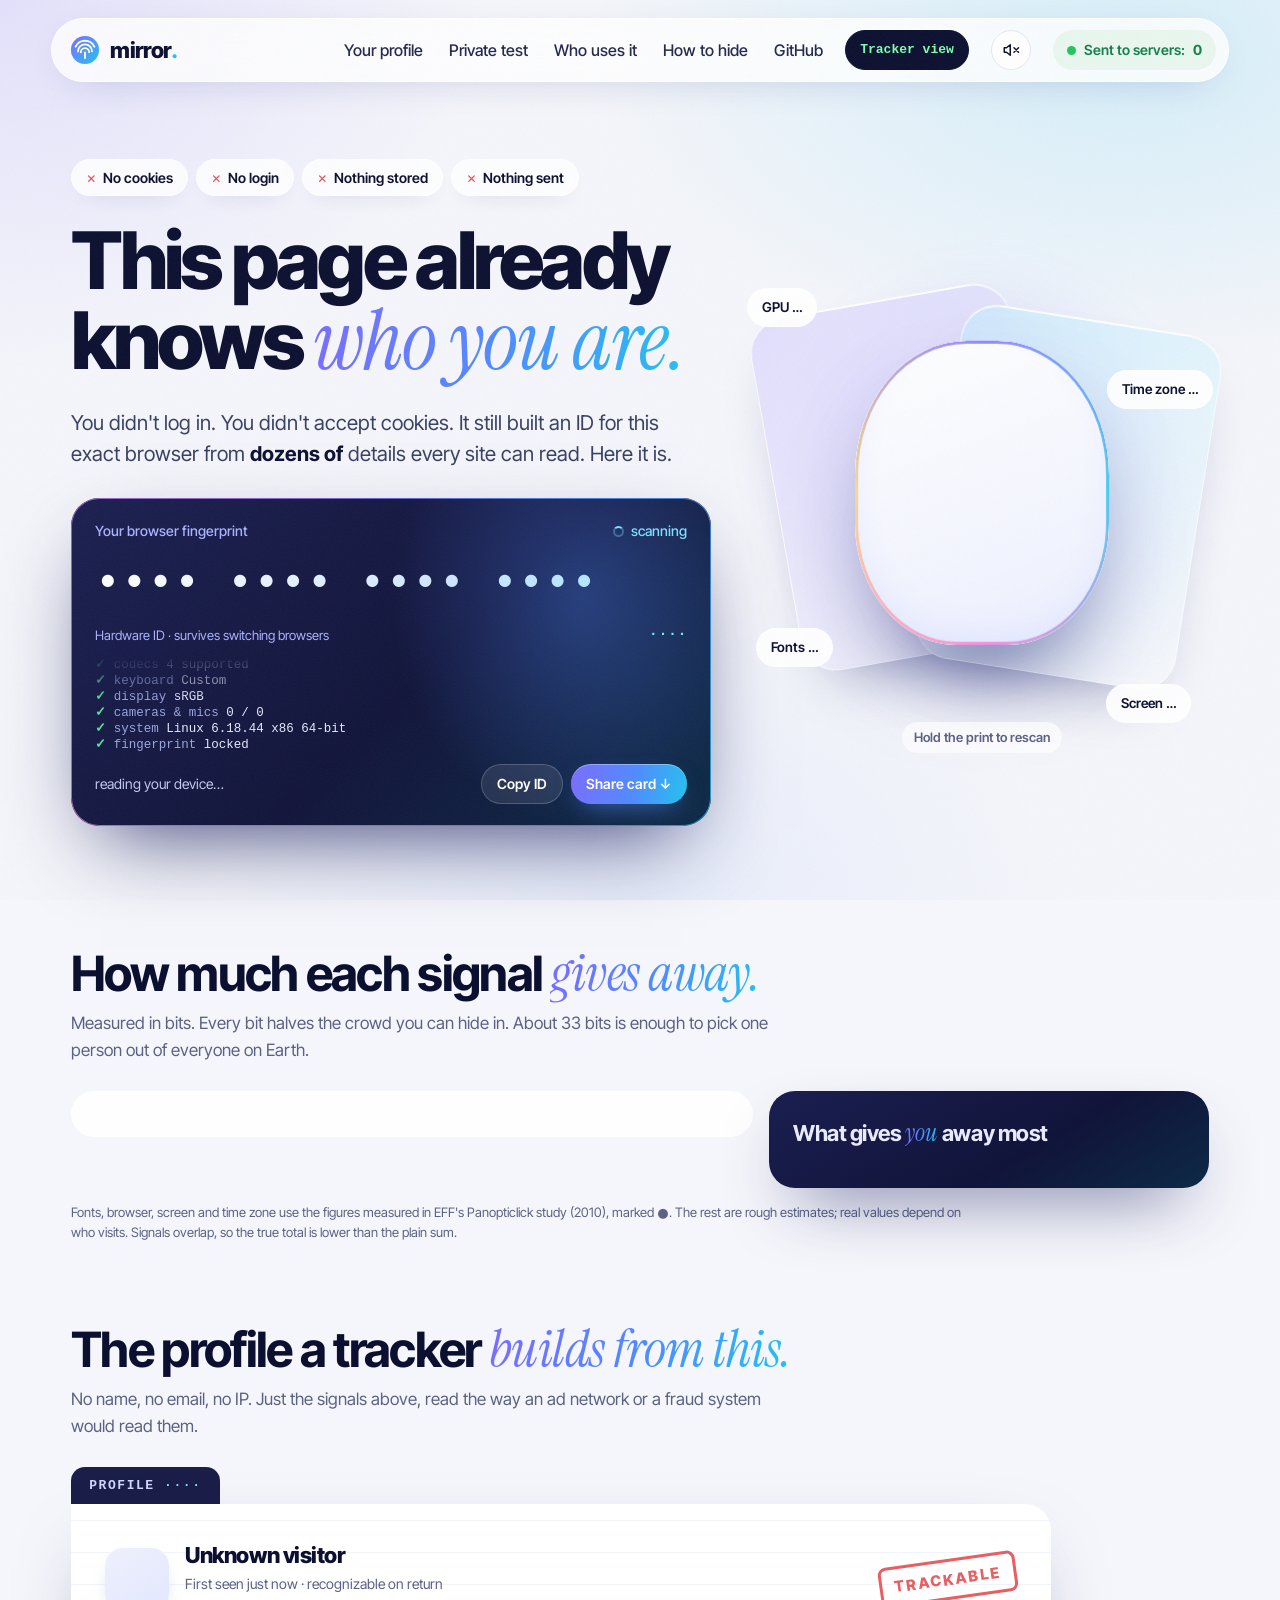
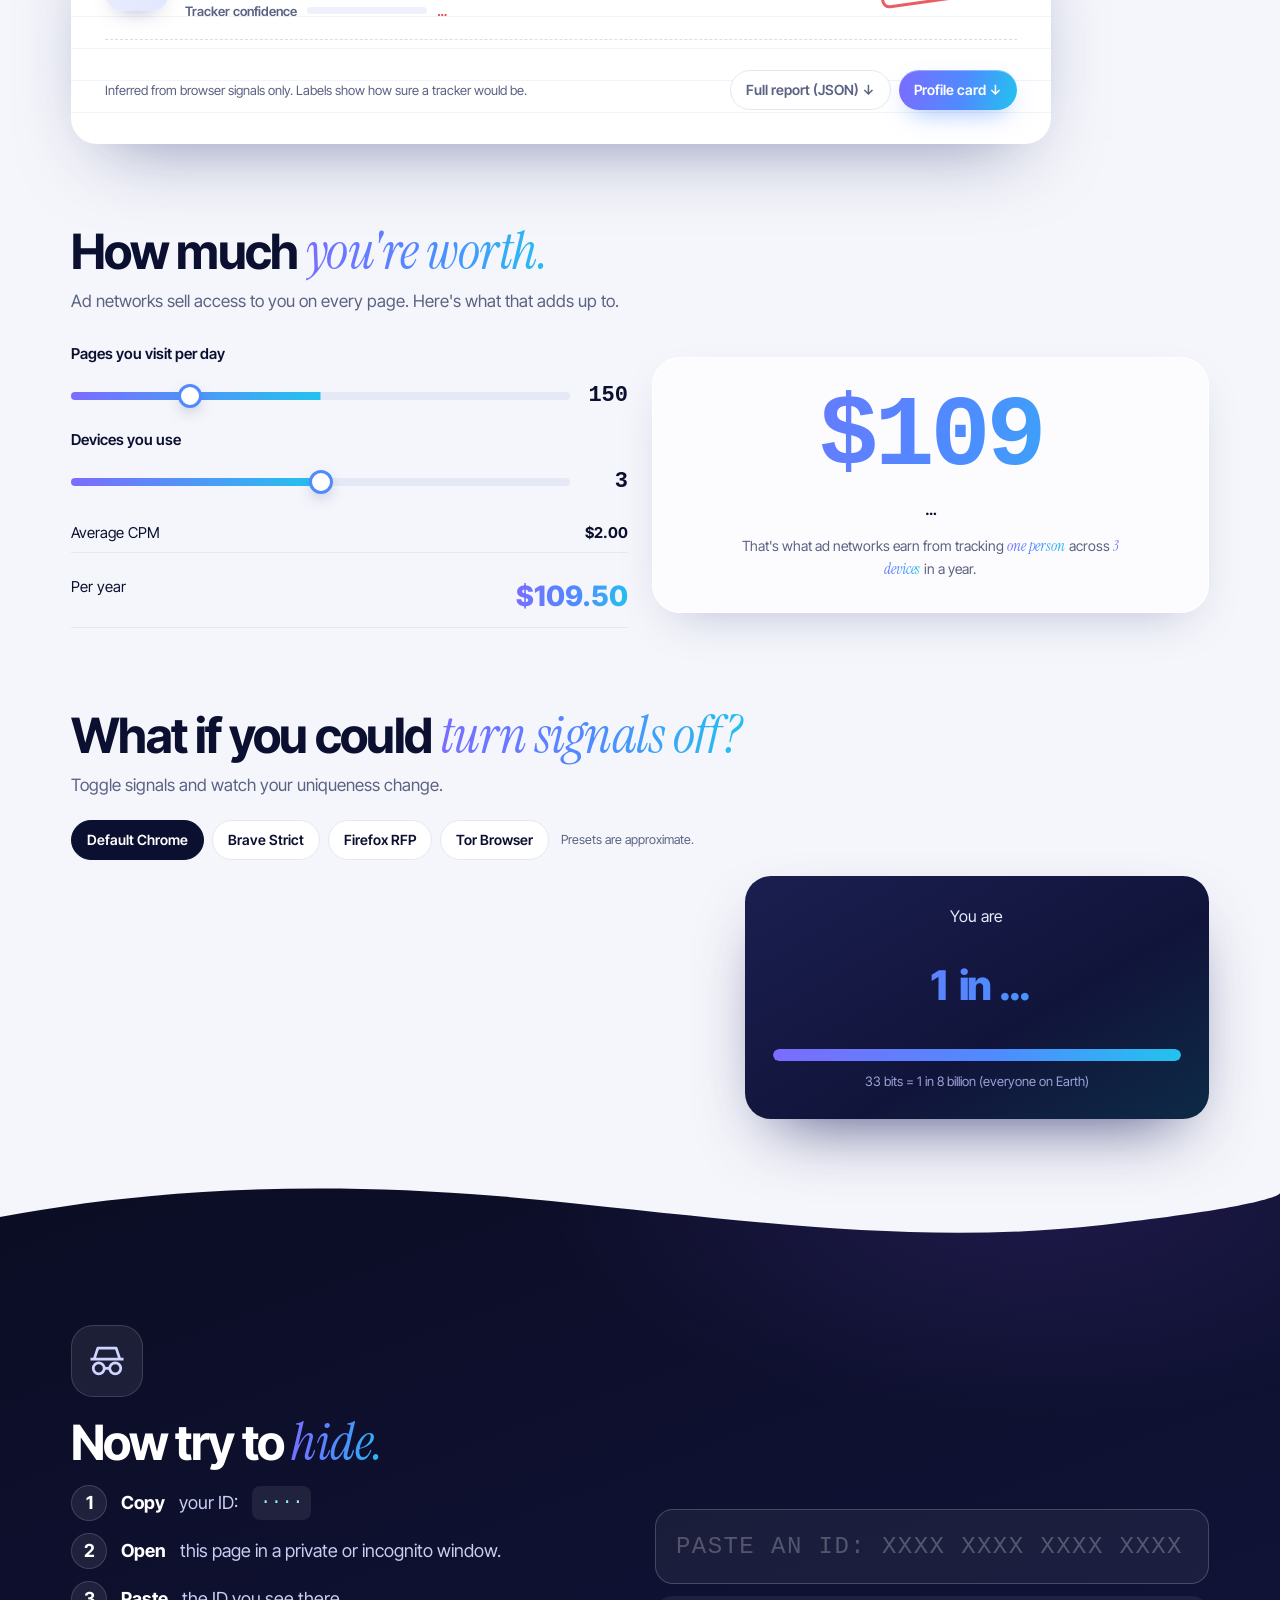
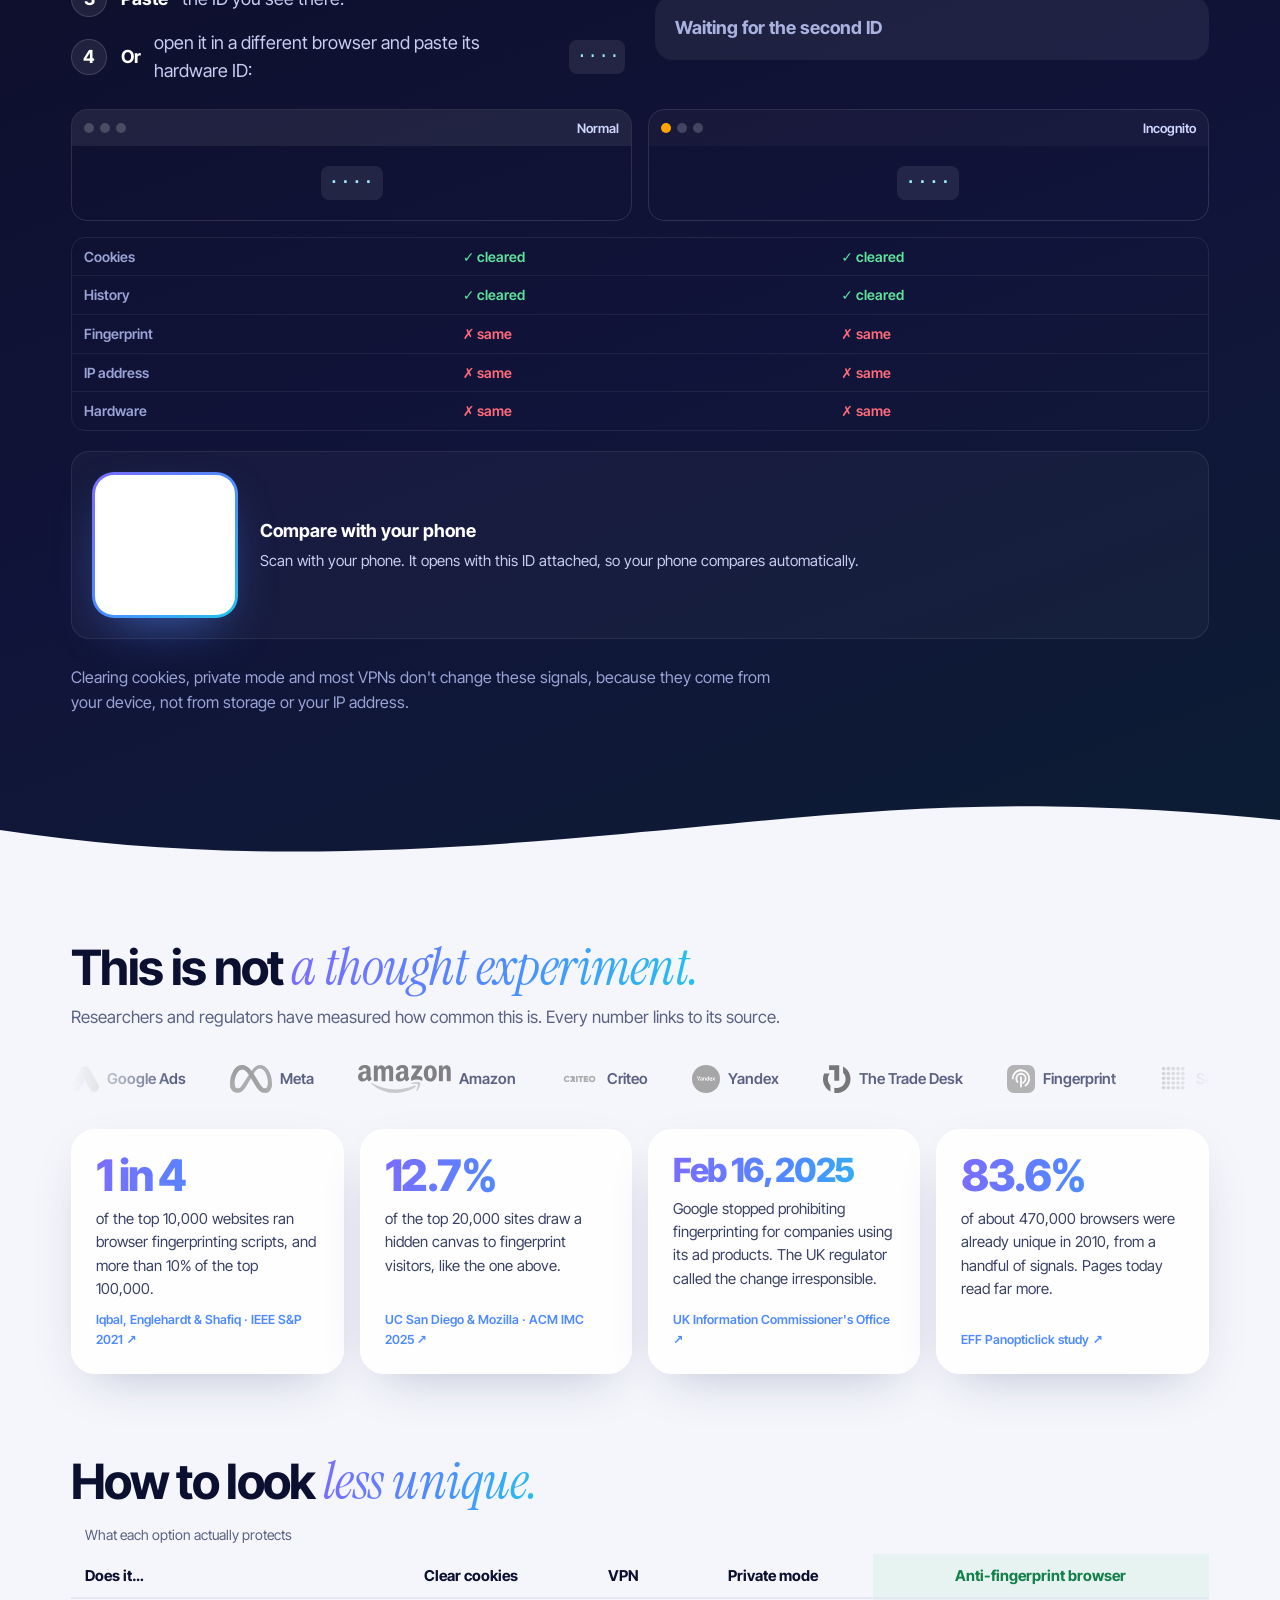
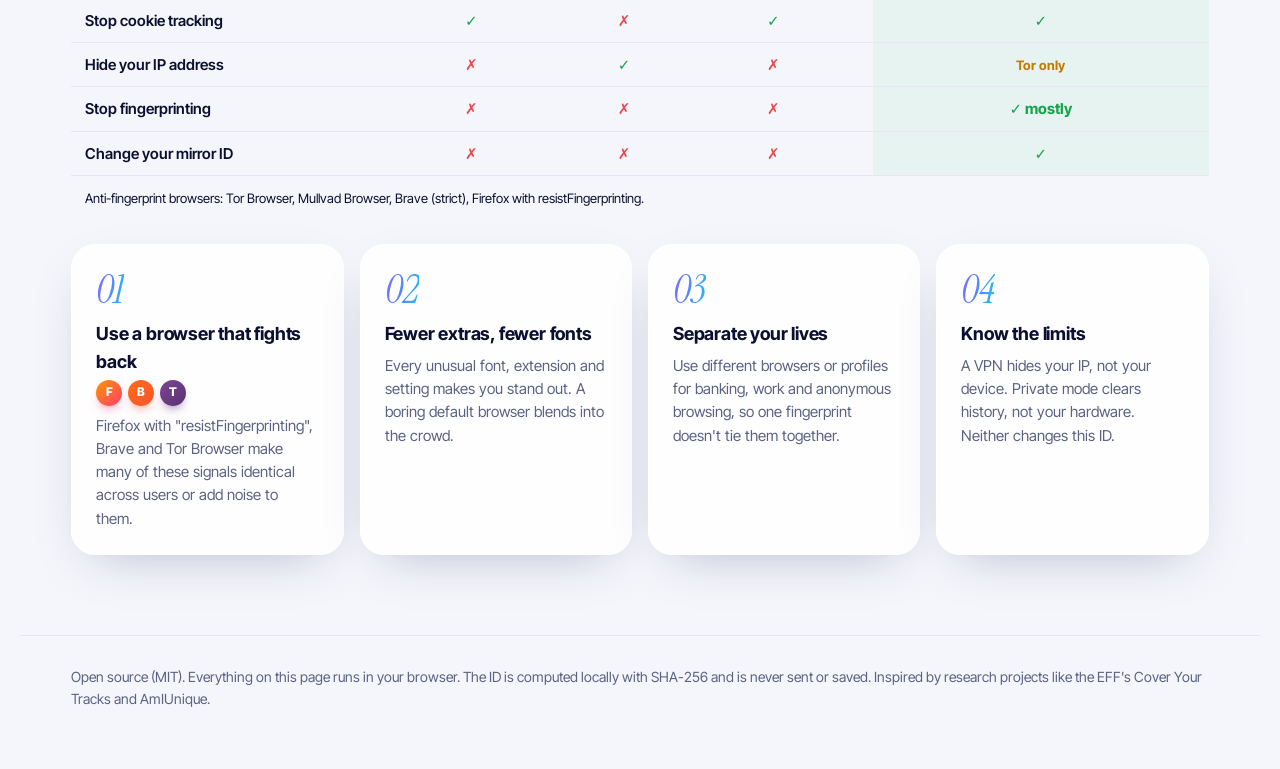
==== commit 8e68826b: "comparison table: ask 'what does each option protect', green = protects, red = doesn't Co-Authored-B" ====
--- a/index.html
+++ b/index.html
@@ -225,15 +225,15 @@
 
     <div class="cmp reveal" id="cmp">
       <table>
-        <thead><tr><th></th><th>Cookies</th><th>VPN</th><th>Private mode</th><th>Fingerprint</th></tr></thead>
+        <caption class="cmp-cap">What each option actually protects</caption>
+        <thead><tr><th>Does it…</th><th>Clear cookies</th><th>VPN</th><th>Private mode</th><th>Anti-fingerprint browser</th></tr></thead>
         <tbody>
-          <tr><td>Tracks across sites</td><td class="y">✓</td><td class="n">✗</td><td class="n">✗</td><td class="y">✓</td></tr>
-          <tr><td>User can delete it</td><td class="y">✓</td><td>n/a</td><td class="y">✓</td><td class="n">✗</td></tr>
-          <tr><td>Survives private mode</td><td class="n">✗</td><td class="y">✓</td><td class="n">✗</td><td class="y">✓</td></tr>
-          <tr><td>Hides IP address</td><td class="n">✗</td><td class="y">✓</td><td class="n">✗</td><td class="n">✗</td></tr>
-          <tr><td>Works without storage</td><td class="n">✗</td><td>n/a</td><td>n/a</td><td class="y">✓</td></tr>
-          <tr><td>Hard to detect</td><td class="n">✗</td><td>n/a</td><td>n/a</td><td class="y">✓</td></tr>
+          <tr><td>Stop cookie tracking</td><td class="ok">✓</td><td class="no">✗</td><td class="ok">✓</td><td class="ok">✓</td></tr>
+          <tr><td>Hide your IP address</td><td class="no">✗</td><td class="ok">✓</td><td class="no">✗</td><td class="part">Tor only</td></tr>
+          <tr><td>Stop fingerprinting</td><td class="no">✗</td><td class="no">✗</td><td class="no">✗</td><td class="ok">✓ mostly</td></tr>
+          <tr><td>Change your mirror ID</td><td class="no">✗</td><td class="no">✗</td><td class="no">✗</td><td class="ok">✓</td></tr>
         </tbody>
+        <tfoot><tr><td colspan="5">Anti-fingerprint browsers: Tor Browser, Mullvad Browser, Brave (strict), Firefox with resistFingerprinting.</td></tr></tfoot>
       </table>
     </div>
     <div class="tips">
--- a/app.min.css
+++ b/app.min.css
@@ -1 +1 @@
-@font-face{font-family:"Inter Tight";src:url(fonts/inter-tight-latin-wght-normal.woff2) format("woff2");font-weight:100 900;font-display:swap}@font-face{font-family:"Instrument Serif";src:url(fonts/instrument-serif-latin-400-italic.woff2) format("woff2");font-style:italic;font-display:swap}*{box-sizing:border-box;margin:0;padding:0;min-width:0}[hidden]{display:none!important}:root{--bg:#f5f6fb;--ink:#0c1030;--mute:#5b6283;--line:#e5e7f2;--a1:#7b6cff;--a2:#4f8bff;--a3:#22c3ee;--grad:linear-gradient(100deg,var(--a1),var(--a2) 55%,var(--a3));--shadow:0 18px 50px -24px rgba(30,40,110,.35);--mono:ui-monospace,"SF Mono",Menlo,Consolas,monospace}html{scroll-behavior:smooth;scroll-padding-top:110px;overflow-x:hidden}body{background:var(--bg);color:var(--ink);font:16px/1.55 "Inter Tight",system-ui,-apple-system,sans-serif;overflow-x:clip;max-width:100vw;background-image:radial-gradient(900px 520px at 88% 6%,rgba(34,195,238,.15),transparent 60%),radial-gradient(800px 620px at 0 0,rgba(123,108,255,.15),transparent 60%),radial-gradient(700px 500px at 50% 100%,rgba(79,139,255,.08),transparent 60%);background-attachment:fixed}.grain{position:fixed;inset:0;pointer-events:none;z-index:50;opacity:.05;background-image:url("data:image/svg+xml,%3Csvg xmlns='http://www.w3.org/2000/svg' width='160' height='160'%3E%3Cfilter id='n'%3E%3CfeTurbulence type='fractalNoise' baseFrequency='.85' numOctaves='3' stitchTiles='stitch'/%3E%3C/filter%3E%3Crect width='100%25' height='100%25' filter='url(%23n)'/%3E%3C/svg%3E")}button,input{font:inherit;color:inherit}a{color:inherit;text-decoration:none}em{font-family:"Instrument Serif",Georgia,serif;font-weight:400;font-style:italic;letter-spacing:-.01em;background:linear-gradient(100deg,#7b6cff 0,#4f8bff 50%,#22c3ee 100%);-webkit-background-clip:text;background-clip:text;color:transparent;padding-right:.08em;font-size:1.08em}.top{position:sticky;top:0;z-index:10;padding:18px max(4vw,14px) 0}.pill{max-width:1240px;margin:0 auto;display:flex;align-items:center;gap:22px;background:rgba(255,255,255,.8);backdrop-filter:blur(16px);-webkit-backdrop-filter:blur(16px);border:1px solid #fff;border-radius:999px;padding:9px 12px 9px 18px;box-shadow:0 10px 40px -20px rgba(30,40,110,.3);min-height:64px}.brand{display:flex;align-items:center;gap:10px}.brand b{font-size:22px;font-weight:800;letter-spacing:-.6px}.brand b i{font-style:normal;color:var(--a3)}.links{display:flex;gap:26px;margin-left:auto;font-weight:500;color:#22284c}.links a:hover{color:var(--a2)}.live{display:flex;align-items:center;gap:8px;color:#13804a;font-weight:600;font-size:14px;background:#e9f7ef;border-radius:999px;padding:9px 14px;white-space:nowrap}.live b{font-variant-numeric:tabular-nums}.pulse{width:9px;height:9px;border-radius:50%;background:#22c55e;animation:pulse 2s infinite}@keyframes pulse{0%{box-shadow:0 0 0 0 #22c55e80}100%,70%{box-shadow:0 0 0 9px #22c55e00}}.btn{display:inline-flex;align-items:center;justify-content:center;gap:8px;border:1px solid var(--line);background:#fff;padding:10px 18px;border-radius:999px;cursor:pointer;font-weight:600;white-space:nowrap;transition:transform .15s,box-shadow .15s;min-height:44px}.btn:hover{transform:translateY(-1px)}.btn:focus-visible,input:focus-visible{outline:3px solid #4f8bff66;outline-offset:2px}.btn.hot{background:var(--grad);color:#fff;border:0;box-shadow:0 10px 26px -10px #4f8bffb0,inset 0 1px 0 #ffffff55}.btn.small{padding:8px 15px;font-size:14px;min-height:40px}.glassbtn{background:#ffffff18!important;color:#fff!important;border-color:#ffffff30!important}.hero{max-width:1240px;margin:0 auto;padding:clamp(40px,6vw,80px) max(4vw,14px) 40px;display:grid;grid-template-columns:minmax(0,1.3fr) minmax(0,.9fr);gap:30px;align-items:center}.chips-row{display:flex;flex-wrap:wrap;gap:8px;margin-bottom:26px}.chip{background:#ffffffd0;border:1px solid #fff;border-radius:999px;padding:7px 14px;font-weight:600;font-size:14px;box-shadow:0 8px 22px -16px rgba(30,40,110,.45)}.chip::before{content:"✕";color:#e5484d;margin-right:7px;font-size:12px}h1{font-weight:800;font-size:clamp(44px,6.2vw,88px);line-height:.98;letter-spacing:-.045em;text-wrap:balance}h1 em{font-size:1.06em}.lede{font-size:clamp(17px,1.6vw,21px);color:#384063;max-width:610px;margin:24px 0 28px}.lede b{color:var(--ink)}.idcard{position:relative;max-width:640px;border-radius:28px;padding:22px 24px;color:#fff;background:linear-gradient(135deg,#1b1f50,#11143a 55%,#0d2a46);box-shadow:0 34px 80px -30px rgba(20,25,90,.85),inset 0 1px 0 #ffffff22;overflow:hidden;isolation:isolate}.idcard::before{content:"";position:absolute;inset:0;border-radius:inherit;padding:1px;background:conic-gradient(from var(--ang,0deg),#7b6cff,#22c3ee,#ff7ad9,#7b6cff);-webkit-mask:linear-gradient(#000 0 0) content-box,linear-gradient(#000 0 0);-webkit-mask-composite:xor;mask-composite:exclude;opacity:.75;z-index:-1;animation:ang 6s linear infinite}@property --ang{syntax:"<angle>";inherits:false;initial-value:0deg}@keyframes ang{to{--ang:360deg}}.idcard::after{content:"";position:absolute;inset:-40% -10% auto auto;width:60%;height:140%;background:radial-gradient(closest-side,#4f8bff55,transparent);pointer-events:none;z-index:-1}.idcard.flash{animation:flash .9s ease-out}@keyframes flash{0%{box-shadow:0 0 0 0 #22c3eeaa,0 34px 80px -30px rgba(20,25,90,.85)}100%{box-shadow:0 0 0 30px #22c3ee00,0 34px 80px -30px rgba(20,25,90,.85)}}.id-top{display:flex;justify-content:space-between;font-size:14px;color:#aab3ff;font-weight:500}.scan{color:#7ee0ff;display:flex;align-items:center;gap:7px}.scan.done{color:#5fe39a}.spin{width:11px;height:11px;border-radius:50%;border:2px solid #7ee0ff55;border-top-color:#7ee0ff;animation:sp .8s linear infinite}.scan.done .spin{display:none}@keyframes sp{to{transform:rotate(360deg)}}.id{font-family:var(--mono);font-size:clamp(24px,3.4vw,42px);font-weight:700;letter-spacing:.03em;margin:10px 0 8px;background:linear-gradient(100deg,#fff,#cfe6ff 60%,#9fe9ff);-webkit-background-clip:text;background-clip:text;color:transparent;white-space:nowrap}.log{list-style:none;font-family:var(--mono);font-size:12.5px;color:#9aa6e0;height:96px;overflow:hidden;display:flex;flex-direction:column;justify-content:flex-end;margin-bottom:12px;-webkit-mask-image:linear-gradient(transparent,#000 45%)}.log li{white-space:nowrap;overflow:hidden;text-overflow:ellipsis;animation:li .3s ease-out}.log li b{color:#5fe39a;font-weight:600}.log li span{color:#e6ebff}@keyframes li{from{opacity:0;translate:0 6px}}.id-bot{display:flex;justify-content:space-between;align-items:center;gap:12px;flex-wrap:wrap;font-size:14px;color:#c3c9f0}.id-actions{display:flex;gap:8px;flex-wrap:wrap}.hero-art{position:relative;height:clamp(400px,40vw,540px);perspective:900px}.halo{position:absolute;inset:4% 2%;border-radius:50%;background:radial-gradient(closest-side,#4f8bff40,#7b6cff26,transparent);filter:blur(18px)}.glass{position:absolute;border-radius:36px;background:linear-gradient(145deg,#ffffff90,#ffffff30);border:1px solid #ffffffc0;backdrop-filter:blur(10px);-webkit-backdrop-filter:blur(10px);box-shadow:0 30px 60px -30px rgba(30,40,110,.4),inset 0 1px 0 #fff}.glass.gl1{width:58%;height:70%;left:4%;top:12%;rotate:-10deg;background:linear-gradient(145deg,#cfc7ff80,#ffffff30)}.glass.gl2{width:58%;height:70%;right:2%;top:16%;rotate:9deg;background:linear-gradient(145deg,#bdefff80,#ffffff30)}.print-wrap{position:absolute;left:50%;top:50%;width:56%;aspect-ratio:200/240;transform:translate(-50%,-50%) rotateX(var(--rx,0deg)) rotateY(var(--ry,0deg));transition:transform .25s ease-out;transform-style:preserve-3d}.print{position:absolute;inset:0;border-radius:44% 44% 40% 40%;background:linear-gradient(160deg,#fff,#eef1ff);box-shadow:0 50px 90px -30px rgba(30,40,110,.6),inset 0 2px 0 #fff,inset 0 -18px 40px -12px #dfe5ff;overflow:hidden;padding:9%}.print::after{content:"";position:absolute;inset:0;border-radius:inherit;padding:3px;background:conic-gradient(from var(--ang,0deg),#7b6cff,#22c3ee,#ff7ad9,#ffd36e,#7b6cff);-webkit-mask:linear-gradient(#000 0 0) content-box,linear-gradient(#000 0 0);-webkit-mask-composite:xor;mask-composite:exclude;animation:ang 8s linear infinite;opacity:.8}.print svg{width:100%;height:100%;overflow:visible}#ridges path{stroke-dasharray:var(--len);stroke-dashoffset:var(--len);animation:draw 1.6s cubic-bezier(.3,.7,.2,1) forwards;animation-delay:var(--d)}@keyframes draw{to{stroke-dashoffset:0}}.beam{position:absolute;left:0;right:0;height:22%;top:-22%;background:linear-gradient(180deg,transparent,#22c3ee44 70%,#22c3eecc 96%,transparent);animation:beam 2.6s ease-in-out infinite}@keyframes beam{0%{top:-22%}100%,55%{top:100%}}.particles{position:absolute;inset:0;pointer-events:none;overflow:hidden}.pt{position:absolute;font-family:var(--mono);font-size:11px;font-weight:600;color:#4f5fbf;white-space:nowrap;opacity:0;animation:suck var(--t) cubic-bezier(.5,0,.8,.4) var(--dl) infinite}@keyframes suck{0%{opacity:0;transform:translate(0,0) scale(1)}15%{opacity:.9}100%{opacity:0;transform:translate(var(--dx),var(--dy)) scale(.3)}}.tag{position:absolute;background:#ffffffee;border:1px solid #fff;border-radius:999px;padding:8px 14px;font-weight:600;font-size:13.5px;box-shadow:var(--shadow);white-space:nowrap;max-width:min(230px,58%);overflow:hidden;text-overflow:ellipsis;animation:fl 7s ease-in-out infinite;z-index:2}.tag.t1{left:-2%;top:10%}.tag.t2{right:-1%;top:26%;animation-delay:-2s}.tag.t3{left:0;bottom:16%;animation-delay:-4s}.tag.t4{right:4%;bottom:5%;animation-delay:-1s}@keyframes fl{50%{translate:0 -9px}}.marquee{overflow:hidden;border-block:1px solid var(--line);background:#ffffff80;padding:14px 0;margin-top:20px;-webkit-mask-image:linear-gradient(90deg,transparent,#000 10%,#000 90%,transparent)}.mq-track{display:flex;gap:36px;width:max-content;animation:mq 40s linear infinite;font-weight:600;color:#3a4272;white-space:nowrap}.mq-track span::before{content:"◉";color:var(--a2);margin-right:10px;font-size:12px}@keyframes mq{to{transform:translateX(-50%)}}.band{max-width:1240px;margin:80px auto 0;padding:0 max(4vw,14px)}h2{font-size:clamp(30px,3.8vw,52px);letter-spacing:-.035em;line-height:1.03;margin-bottom:10px;text-wrap:balance}.sub{color:var(--mute);font-size:17px;max-width:720px}.sub b{color:var(--ink)}.reveal{opacity:0;translate:0 18px;transition:opacity .6s,translate .6s}.reveal.in{opacity:1;translate:0 0}.bento{margin-top:28px;display:grid;grid-template-columns:repeat(4,minmax(0,1fr));gap:16px;grid-auto-flow:dense}.tile{background:#ffffffdc;border:1px solid #fff;border-radius:26px;padding:22px;box-shadow:var(--shadow);display:flex;flex-direction:column;gap:12px;overflow:hidden}.tile-h{display:flex;align-items:center;justify-content:space-between;gap:10px}.tile h3{font-size:16px;letter-spacing:-.2px}.count{color:var(--a2);font-weight:700}.lvl{font-size:12px;font-weight:700;border-radius:999px;padding:3px 9px;white-space:nowrap}.lvl.hi{background:#ffe8ea;color:#c62a3a}.lvl.md{background:#fff3dc;color:#a35b00}.lvl.lo{background:#eaf0ff;color:#3b55c7}.big{font-size:clamp(20px,2vw,26px);font-weight:800;letter-spacing:-.02em;line-height:1.15}.val{font-family:var(--mono);font-size:13.5px;color:#2a3158;word-break:break-word}.why{color:var(--mute);font-size:14px;margin-top:auto}.t-gpu{grid-column:span 2}.gpu-row,.tz-row{display:flex;align-items:center;gap:18px}.chip-svg{width:96px;flex:none;filter:drop-shadow(0 12px 20px rgba(30,40,110,.35))}.t-fonts{grid-column:span 2;grid-row:span 2}.fontwall{display:flex;flex-wrap:wrap;gap:6px 14px;align-content:flex-start;max-height:330px;overflow:hidden;-webkit-mask-image:linear-gradient(#000 80%,transparent)}.fontwall span{font-size:var(--fs,21px);line-height:1.3;color:var(--ink);white-space:nowrap}.fontwall span:nth-child(3n){color:var(--a2)}.fontwall span:nth-child(5n){color:var(--a1)}.canvas-view{background:repeating-conic-gradient(#eef0f8 0 25%,#fff 0 50%) 0 0/16px 16px;border-radius:16px;padding:12px;display:grid;place-items:center}.canvas-view img{width:100%;image-rendering:pixelated;border-radius:6px;box-shadow:0 6px 16px -8px rgba(30,40,110,.4)}.wave{width:100%;height:auto;border-radius:14px;background:linear-gradient(160deg,#121538,#0d2a46)}.globe{width:92px;flex:none}.screen-row{display:grid;place-items:center;padding:6px 0 0}.device{border:5px solid #1a1e48;border-radius:12px;background:linear-gradient(140deg,#c9c3ff,#a8e6ff);display:grid;place-items:center;max-width:100%;box-shadow:0 14px 24px -14px rgba(30,40,110,.6)}.device span{font-family:var(--mono);font-weight:700;font-size:13px;color:#1a1e48;background:#ffffffc0;border-radius:6px;padding:2px 6px}.smalls{grid-column:1/-1;display:grid;grid-template-columns:repeat(4,minmax(0,1fr));gap:16px}.smalls .tile{padding:18px}.file{margin-top:28px;position:relative;max-width:980px}.file-tab{display:inline-block;background:#1a1e48;color:#cfd6ff;font-family:var(--mono);font-size:13px;font-weight:700;letter-spacing:.12em;padding:9px 18px 14px;border-radius:14px 14px 0 0}.file-tab span{color:#7ee0ff}.file-body{background:#fff;border-radius:0 26px 26px 26px;box-shadow:0 30px 80px -34px rgba(30,40,110,.55);padding:clamp(20px,3vw,34px);margin-top:-6px;position:relative;overflow:hidden;background-image:repeating-linear-gradient(0deg,transparent 0 31px,#f1f3fa 31px 32px)}.file-head{display:flex;align-items:center;gap:16px;padding-bottom:18px;border-bottom:1px dashed #d9dcec;margin-bottom:10px}.avatar{position:relative;width:64px;height:64px;border-radius:18px;background:#eef0fb;overflow:hidden;flex:none}.avatar .qm{position:absolute;inset:0;display:grid;place-items:center;font-weight:800;font-size:28px;color:#1a1e48}.file-title{font-size:22px;font-weight:800;letter-spacing:-.02em}.file-title span{font-family:var(--mono);color:var(--a2);font-size:18px}.file-sub{color:var(--mute);font-size:14px}.stamp{margin-left:auto;border:3px solid #e5484d;color:#e5484d;font-weight:800;letter-spacing:.14em;font-size:15px;padding:6px 12px;border-radius:8px;rotate:-8deg;opacity:.85;white-space:nowrap}.facts{list-style:none;display:grid;grid-template-columns:repeat(2,minmax(0,1fr));gap:0 34px}.facts li{display:grid;grid-template-columns:auto 1fr auto;gap:12px;align-items:baseline;padding:13px 0;border-bottom:1px solid #eef0f7}.facts .k{font-size:13px;color:var(--mute);font-weight:600;min-width:84px}.facts .v{font-weight:600}.facts .c{font-size:11px;font-weight:700;border-radius:999px;padding:2px 8px;white-space:nowrap}.c.sure{background:#ffe8ea;color:#c62a3a}.c.likely{background:#fff3dc;color:#a35b00}.c.guess{background:#eaf0ff;color:#3b55c7}.file-foot{display:flex;justify-content:space-between;align-items:center;gap:14px;flex-wrap:wrap;margin-top:20px;color:var(--mute);font-size:13px}.dark{margin-top:90px;background:radial-gradient(800px 400px at 80% 0,#3b2a7a66,transparent 60%),linear-gradient(160deg,#0b0d24,#11143a 60%,#0c1d33);color:#e8ebff;transition:background .6s}.dark-in{max-width:1240px;margin:0 auto;padding:clamp(50px,7vw,90px) max(4vw,14px)}.incog{width:72px;height:72px;border-radius:22px;display:grid;place-items:center;background:#ffffff12;border:1px solid #ffffff25;margin-bottom:18px}.dark h2{color:#fff}.testgrid{display:grid;grid-template-columns:minmax(0,1fr) minmax(0,1fr);gap:30px;align-items:center;margin-top:16px}.dark ol{list-style:none;display:grid;gap:12px;counter-reset:s}.dark ol li{counter-increment:s;display:flex;gap:14px;align-items:center;font-size:18px;color:#c8cdf2}.dark ol li::before{content:counter(s);width:34px;height:34px;flex:none;border-radius:50%;display:grid;place-items:center;background:#ffffff14;border:1px solid #ffffff25;font-weight:700;color:#fff}.dark ol b{color:#fff}.dark code{font-family:var(--mono);background:#ffffff14;border-radius:8px;padding:3px 8px;color:#9fe9ff}.compare{display:flex;flex-direction:column;gap:12px}#otherid{font-family:var(--mono);font-size:24px;letter-spacing:.06em;border:1.5px solid #ffffff30;border-radius:18px;padding:18px 20px;background:#ffffff0d;color:#fff;text-transform:uppercase}#otherid::placeholder{color:#ffffff40}.verdict{border-radius:18px;padding:18px 20px;font-weight:700;font-size:18px;background:#ffffff10;color:#aab3e0;transition:.3s}.verdict.same{background:#e5484d;color:#fff;box-shadow:0 0 0 6px #e5484d33,0 20px 50px -10px #e5484d}.verdict.diff{background:#16a34a;color:#fff}.dark-sub{color:#9aa3d6;max-width:720px;margin-top:26px;font-size:16px}body.caught .dark{background:radial-gradient(900px 500px at 50% 0,#e5484d55,transparent 65%),linear-gradient(160deg,#1e0b14,#2a0f1c 60%,#140a1a)}.tips{margin-top:26px;display:grid;grid-template-columns:repeat(4,minmax(0,1fr));gap:16px}.tips article{background:#ffffffd8;border:1px solid #fff;border-radius:24px;padding:24px;box-shadow:var(--shadow)}.tips .n{font-family:"Instrument Serif",Georgia,serif;font-style:italic;font-size:40px;line-height:1;background:var(--grad);-webkit-background-clip:text;background-clip:text;color:transparent}.tips h3{font-size:18px;letter-spacing:-.2px;margin:10px 0 6px}.tips p{color:var(--mute);font-size:15px}footer{max-width:1240px;margin:80px auto 0;padding:30px max(4vw,14px) 60px;color:var(--mute);font-size:14px;border-top:1px solid var(--line)}#toast{position:fixed;left:50%;top:96px;transform:translateX(-50%);background:var(--ink);color:#fff;padding:12px 20px;border-radius:999px;font-size:15px;font-weight:500;z-index:40;box-shadow:0 14px 40px -10px rgba(12,16,48,.6);max-width:calc(100vw - 24px);text-align:center}.skip{position:absolute;left:12px;top:-60px;z-index:60;background:var(--ink);color:#fff;padding:10px 16px;border-radius:12px;font-weight:600}.skip:focus{top:12px}.nojs{position:fixed;inset:auto 12px 12px;background:var(--ink);color:#fff;padding:14px 18px;border-radius:16px;z-index:60}.stat:focus-visible,.step:focus-visible,a:focus-visible,summary:focus-visible{outline:3px solid #4f8bff88;outline-offset:3px;border-radius:12px}.noise{background:#16a34a26;border:1px solid #5fe39a55;color:#c9f7da;border-radius:14px;padding:10px 13px;font-size:13.5px;margin:-4px 0 12px;line-height:1.45}.noise b{color:#5fe39a}.canvas-badge{align-self:flex-start;background:#e6f8ee;color:#13804a;font-size:12px;font-weight:700;border-radius:999px;padding:3px 10px}.how{border-top:1px dashed var(--line);padding-top:10px;font-size:13px}.how summary{cursor:pointer;color:var(--a2);font-weight:600;list-style:none;display:inline-flex;align-items:center;gap:6px;min-height:28px}.how summary::-webkit-details-marker{display:none}.how summary::before{content:"</>";font-family:var(--mono);font-size:11px;background:#eaf0ff;border-radius:6px;padding:2px 5px}.how[open] summary{margin-bottom:8px}.how pre{background:#0f1236;color:#cfe0ff;border-radius:12px;padding:12px 14px;overflow-x:auto;font:12.5px/1.55 var(--mono);white-space:pre}.motion{margin-top:28px;display:grid;grid-template-columns:minmax(0,1.5fr) minmax(0,1fr);gap:16px}@keyframes hint{50%{opacity:.4}}.ms span{display:block;font-size:13px;color:var(--mute);font-weight:600}.ms b{font-family:var(--mono);font-size:22px;font-variant-numeric:tabular-nums}#m-clear{grid-column:1/-1;justify-self:start}.steps{display:flex;gap:10px;flex-wrap:wrap;margin-top:24px}.step{display:inline-flex;align-items:center;gap:10px;border:1px solid var(--line);background:#ffffffc0;border-radius:999px;padding:8px 16px 8px 8px;font-weight:600;cursor:pointer;min-height:44px;color:var(--mute);transition:.25s}.step i{font-style:normal;width:28px;height:28px;border-radius:50%;display:grid;place-items:center;background:#eef0fb;color:var(--ink);font-size:14px}.step.on{background:var(--ink);color:#fff;border-color:var(--ink)}.step.on i{background:var(--grad);color:#fff}.vsgrid{margin-top:16px;display:grid;grid-template-columns:1fr 1fr;gap:16px}.vs{background:#ffffffdc;border:1px solid #fff;border-radius:26px;padding:22px;box-shadow:var(--shadow);display:flex;flex-direction:column;gap:14px}.vs-h{display:flex;align-items:center;gap:10px}.vs-h h3{font-size:18px}.vs-ico{font-size:22px;color:var(--a2)}.vs-st{margin-left:auto;font-size:12.5px;font-weight:700;border-radius:999px;padding:4px 11px;background:#ffe8ea;color:#c62a3a;transition:.3s}.vs p{color:var(--mute);min-height:3em}.win{border-radius:16px;overflow:hidden;border:1px solid var(--line);background:#f7f8fd}.win-bar{display:flex;gap:6px;padding:9px 12px;background:#eceff9}.win-bar i{width:10px;height:10px;border-radius:50%;background:#cfd4ea}.win-body{height:120px;display:grid;place-items:center}.jar{position:relative}.ck{display:inline-block;font-family:var(--mono);font-weight:700;font-size:16px;padding:10px 16px;border-radius:14px;background:#fff3dc;color:#7a4a00;box-shadow:0 10px 24px -12px rgba(120,70,0,.5);transition:transform .5s cubic-bezier(.5,-.4,.6,1.4),opacity .5s,filter .5s}.ck.fp{background:var(--ink);color:#9fe9ff;box-shadow:0 10px 24px -10px #4f8bffaa}.vsgrid[data-s="1"] .vs-cookie .ck,.vsgrid[data-s="2"] .vs-cookie .ck{transform:scale(.2) rotate(-25deg);opacity:0;filter:blur(4px)}.vsgrid[data-s="1"] .vs-cookie .vs-st{background:#eef0fb;color:var(--mute)}.vsgrid[data-s="2"] .vs-cookie .vs-st{background:#e6f8ee;color:#13804a}.vsgrid[data-s="2"] .vs-print .ck{animation:ping 1s ease-out}.vsgrid[data-s="2"] .vs-print .vs-st{background:#e5484d;color:#fff}@keyframes ping{0%{box-shadow:0 0 0 0 #e5484daa}100%{box-shadow:0 0 0 22px #e5484d00}}.stats{margin-top:26px;display:grid;grid-template-columns:repeat(4,minmax(0,1fr));gap:16px}.stat{background:#ffffffdc;border:1px solid #fff;border-radius:24px;padding:24px;box-shadow:var(--shadow);display:flex;flex-direction:column;gap:10px;transition:transform .2s}.stat:hover{transform:translateY(-3px)}.stat b{font-size:clamp(34px,3.4vw,46px);font-weight:800;letter-spacing:-.04em;line-height:1;background:var(--grad);-webkit-background-clip:text;background-clip:text;color:transparent}.stat b.d{font-size:clamp(28px,2.6vw,36px)}.stat p{color:#384063;font-size:15px}.stat span{margin-top:auto;font-size:12.5px;font-weight:600;color:var(--a2)}.cmp{margin:16px 0 26px;overflow-x:auto}.cmp table{width:100%;border-collapse:collapse;font-size:15px;min-width:540px}.cmp th{text-align:center;font-weight:700;padding:10px 14px;border-bottom:2px solid var(--line);color:var(--ink)}.cmp th:first-child{text-align:left}.cmp td{padding:10px 14px;text-align:center;border-bottom:1px solid var(--line)}.cmp td:first-child{text-align:left;font-weight:600;color:var(--ink)}.cmp .y{color:#e5484d;font-weight:700}.cmp .n{color:#22c55e;font-weight:700}@media (prefers-color-scheme:dark){.cmp th{border-color:#2a2f5c}.cmp td{border-color:#1f2449}}@media (max-width:1040px){.motion,.vsgrid{grid-template-columns:1fr}.stats{grid-template-columns:repeat(2,minmax(0,1fr))}}@media (max-width:620px){.stats{grid-template-columns:1fr}.vsgrid{grid-template-columns:1fr}.ms b{font-size:18px}.step{font-size:14px}}@media (prefers-color-scheme:dark){:root{--bg:#090b1f;--ink:#eef0ff;--mute:#9ba3cc;--line:#24284d;--shadow:0 18px 50px -24px rgba(0,0,0,.7)}body{background-image:radial-gradient(900px 520px at 88% 6%,rgba(34,195,238,.12),transparent 60%),radial-gradient(800px 620px at 0 0,rgba(123,108,255,.16),transparent 60%),radial-gradient(700px 500px at 50% 100%,rgba(79,139,255,.08),transparent 60%)}.grain{opacity:.07}.pill{background:rgba(18,21,52,.78);border-color:#ffffff14}.links{color:#cfd4f5}.live{background:#0f2b1c;color:#5fe39a}.btn{background:#151938;border-color:#2a2f5c;color:var(--ink)}.btn.hot{color:#fff}.chip,.tag{background:#151938e6;border-color:#ffffff18}.lede,.stat p{color:#b8bfe6}.glass{background:linear-gradient(145deg,#ffffff1c,#ffffff08);border-color:#ffffff22;box-shadow:0 30px 60px -30px rgba(0,0,0,.6),inset 0 1px 0 #ffffff22}.glass.gl1{background:linear-gradient(145deg,#7b6cff33,#ffffff08)}.glass.gl2{background:linear-gradient(145deg,#22c3ee2e,#ffffff08)}.print{background:linear-gradient(160deg,#1b1f4a,#10132f);box-shadow:0 50px 90px -30px rgba(0,0,0,.8),inset 0 2px 0 #ffffff1a,inset 0 -18px 40px -12px #0a0c26}.pt{color:#9fb0ff}.marquee{background:#ffffff08}.mq-track{color:#c4cbf2}.ms,.stat,.tile,.tips article,.vs{background:#12153299;border-color:#ffffff12}.val{color:#cfd6ff}.c.likely,.c.sure,.lvl.hi,.lvl.md,.vs-st{background:#35260d;color:#ffc061}.c.guess,.lvl.lo{background:#18234a;color:#9fb4ff}.canvas-view{background:repeating-conic-gradient(#1a1e40 0 25%,#141733 0 50%) 0 0/16px 16px}.globe ellipse{stroke:#3a4685}.globe circle{fill:#151a40;stroke:#3a4685}.globe text{fill:#eef0ff}.device{border-color:#cfd6ff}.file-tab{background:#22275e}.file-body{background:#11142f;background-image:repeating-linear-gradient(0deg,transparent 0 31px,#181c3d 31px 32px)}.file-head{border-color:#2a2f5c}.facts li{border-color:#1f2449}.avatar{background:#1a1e48}.avatar .qm{color:#eef0ff}.how summary::before{background:#18234a}.canvas-badge,.step{background:#12153299}.step.on{background:#eef0ff;color:#0c1030;border-color:#eef0ff}.win{background:#0e1130;border-color:#24284d}.win-bar{background:#171b40}.win-bar i{background:#2f3566}.ck{background:#3a2a0d;color:#ffd38a}.ck.fp{background:#0a0c22;border:1px solid #2a2f5c}.vsgrid[data-s="1"] .vs-cookie .vs-st{background:#1a1e48;color:var(--mute)}.vsgrid[data-s="2"] .vs-cookie .vs-st{background:#0f2b1c;color:#5fe39a}.vsgrid[data-s="2"] .vs-print .vs-st{background:#e5484d;color:#fff}#toast,.skip{background:#eef0ff;color:#0c1030}.dark{border-block:1px solid #1d2148}}@media (max-width:1040px){.hero{grid-template-columns:1fr}.hero-art{order:-1;height:360px;max-width:540px;width:100%;margin:0 auto}.bento{grid-template-columns:repeat(2,minmax(0,1fr))}.smalls{grid-template-columns:repeat(2,minmax(0,1fr))}.tips{grid-template-columns:repeat(2,minmax(0,1fr))}.links{display:none}.live{margin-left:auto}.testgrid{grid-template-columns:1fr}.facts{grid-template-columns:1fr}}@media (max-width:620px){.bento,.smalls,.tips{grid-template-columns:1fr}.t-fonts,.t-gpu{grid-column:auto;grid-row:auto}.hero-art{height:290px}.tag{font-size:12px;padding:6px 10px}.live{font-size:12px;padding:7px 10px}.brand b{font-size:19px}.id{letter-spacing:.01em}.stamp{display:none}.gpu-row,.tz-row{align-items:flex-start}}.hbtn{border:1px solid var(--line);background:#fff;border-radius:999px;padding:8px 14px;font-weight:600;font-size:14px;cursor:pointer;min-height:40px;white-space:nowrap;color:var(--ink)}.hbtn:hover{border-color:var(--a2)}.hbtn.icon{width:40px;padding:0;display:grid;place-items:center}.hbtn.icon[aria-pressed=true]{color:var(--a2);border-color:var(--a2)}#tvbtn{background:#0c1030;color:#7dffb0;border-color:#0c1030;font-family:var(--mono);font-size:13px}.links{margin-left:auto}.hbtn:focus-visible{outline:3px solid #4f8bff88;outline-offset:2px}@property --tc{syntax:"<color>";inherits:false;initial-value:transparent}.tint{position:fixed;inset:0;z-index:-1;pointer-events:none;background:radial-gradient(1400px 900px at 50% 40%,var(--tc),transparent 70%);transition:--tc 1.1s ease}.tint[data-z=signals]{--tc:rgba(123,108,255,.13)}.tint[data-z=weight]{--tc:rgba(79,139,255,.14)}.tint[data-z=dossier]{--tc:rgba(255,170,60,.12)}.tint[data-z=motion]{--tc:rgba(34,195,238,.14)}.tint[data-z=vs]{--tc:rgba(255,122,217,.10)}.tint[data-z=who]{--tc:rgba(123,108,255,.12)}.tint[data-z=hide]{--tc:rgba(34,197,94,.11)}.tint[data-z=made]{--tc:rgba(79,139,255,.12)}body.caught .tint{--tc:rgba(229,72,77,.2)}.hwrow{display:flex;justify-content:space-between;align-items:center;gap:10px;flex-wrap:wrap;font-size:13px;color:#aab3ff;margin:-2px 0 10px}.hwrow code{font-family:var(--mono);color:#7ee0ff;font-weight:700;font-size:15px;letter-spacing:.04em}.pi{position:relative;width:100%;height:100%;--mx:-300px;--my:-300px}.lens{position:absolute;inset:0;width:100%;height:100%;overflow:visible;opacity:0;transition:opacity .3s;filter:drop-shadow(0 0 4px #22c3ee) drop-shadow(0 0 10px #4f8bff);-webkit-mask-image:radial-gradient(circle 64px at var(--mx) var(--my),#000 35%,transparent 100%);mask-image:radial-gradient(circle 64px at var(--mx) var(--my),#000 35%,transparent 100%)}.pi.lit .lens{opacity:1}.print-wrap{cursor:pointer;touch-action:none;-webkit-touch-callout:none;user-select:none;-webkit-user-select:none}.hold-ring{position:absolute;inset:-12px;z-index:3;border-radius:44% 44% 40% 40%;padding:5px;background:conic-gradient(#22c3ee calc(var(--p,0)*1turn),transparent 0);-webkit-mask:linear-gradient(#000 0 0) content-box,linear-gradient(#000 0 0);-webkit-mask-composite:xor;mask-composite:exclude;opacity:0;transition:opacity .2s;pointer-events:none}.print-wrap.holding .hold-ring{opacity:1}.print-wrap.holding .beam{animation-duration:.6s}.print-wrap.holding .print{box-shadow:0 0 0 6px #22c3ee33,0 50px 90px -30px rgba(30,40,110,.6)}.holdhint{position:absolute;left:50%;bottom:-4px;translate:-50% 0;font-size:13px;font-weight:600;color:var(--mute);background:#ffffffb0;border-radius:999px;padding:5px 12px;white-space:nowrap;pointer-events:none;z-index:2}.weight{margin-top:28px;display:grid;grid-template-columns:minmax(0,1.55fr) minmax(0,1fr);gap:16px;align-items:start}.bars{background:#ffffffdc;border:1px solid #fff;border-radius:26px;padding:22px 24px;box-shadow:var(--shadow);display:grid;gap:7px}.bar{display:grid;grid-template-columns:170px minmax(0,1fr) 92px;gap:12px;align-items:center;font-size:14px}.bar.off{opacity:.45}.bn{font-weight:600;white-space:nowrap;overflow:hidden;text-overflow:ellipsis}.bn i{font-style:normal;color:var(--a2);font-size:10px;vertical-align:2px}.bt{position:relative;height:10px;border-radius:99px;background:#eef0fb}.bt span{position:absolute;inset:0 auto 0 0;width:var(--w);border-radius:inherit;background:var(--grad);transform-origin:left;transform:scaleX(0);transition:transform 1.1s cubic-bezier(.2,.7,.2,1)}.weight.in .bt span{transform:scaleX(1)}.bv{font-family:var(--mono);font-size:12.5px;color:var(--mute);text-align:right}.bar.total{margin-top:8px;padding-top:12px;border-top:1px dashed var(--line);font-weight:800}.bar.total .bt{height:14px}.b33{position:absolute;top:-6px;translate:-50% 0;font-style:normal;font-family:var(--mono);font-size:10px;font-weight:800;background:#e5484d;color:#fff;border-radius:6px;padding:2px 5px}.top3{background:linear-gradient(150deg,#1b1f50,#11143a 60%,#0d2a46);color:#e8ebff;border-radius:26px;padding:24px;box-shadow:0 30px 70px -30px rgba(20,25,90,.8)}.top3 h3{font-size:22px;letter-spacing:-.02em;margin-bottom:12px}.top3 ol{list-style:none;counter-reset:t;display:grid;gap:12px}.top3 li{counter-increment:t;background:#ffffff0d;border:1px solid #ffffff1a;border-radius:18px;padding:14px 16px 14px 54px;position:relative}.top3 li::before{content:counter(t);position:absolute;left:14px;top:14px;width:28px;height:28px;border-radius:50%;display:grid;place-items:center;background:var(--grad);font-weight:800}.top3 li b{display:block;font-size:16px}.tw{display:block;font-family:var(--mono);font-size:12.5px;color:#7ee0ff;margin:2px 0 6px}.top3 p{font-size:14px;color:#b9c0ea}.note{color:var(--mute);font-size:13px;margin-top:14px;max-width:900px}.tv{position:fixed;inset:0;z-index:70;background:rgba(2,6,4,.78);backdrop-filter:blur(6px);-webkit-backdrop-filter:blur(6px);display:grid;place-items:center;padding:16px}.tv-in{width:min(760px,100%);max-height:calc(100vh - 32px);display:flex;flex-direction:column;background:#030a06;border:1px solid #1f5c38;border-radius:20px;box-shadow:0 0 0 1px #000,0 30px 90px -20px #00ff8833;overflow:hidden}.tv-top{display:flex;align-items:center;gap:12px;padding:14px 18px;border-bottom:1px solid #12331f;font-family:var(--mono);color:#7dffb0;letter-spacing:.12em;font-size:13px}.tv-sim{background:#ffb02022;color:#ffc55c;border-radius:6px;padding:2px 8px;letter-spacing:.06em}.tv-x{margin-left:auto;background:0 0;border:1px solid #1f5c38;color:#7dffb0;border-radius:10px;width:40px;height:40px;cursor:pointer;font-size:16px}#tv-log{flex:1;overflow:auto;padding:16px 18px;font:13.5px/1.65 var(--mono);color:#b8ffd6;white-space:pre-wrap;min-height:420px;text-shadow:0 0 8px #00ff8855}.tl.dim{color:#4f9c6f}.tl.seg{color:#7ee0ff}.tl.bid{color:#d6ffe6}.tl.win{color:#ffc55c;font-weight:700}.tl.big{color:#ff6b7a;font-weight:800;font-size:16px}.tv-foot{padding:12px 18px;border-top:1px solid #12331f;color:#4f9c6f;font-size:12.5px}.sheet{position:fixed;inset:0;z-index:70;background:rgba(8,10,30,.5);backdrop-filter:blur(4px);-webkit-backdrop-filter:blur(4px);display:grid;place-items:end center;padding:16px}.sheet-in{width:min(420px,100%);background:#fff;border-radius:24px;padding:20px;display:grid;gap:10px;box-shadow:0 30px 80px -20px rgba(10,15,60,.6);color:var(--ink)}.sheet-in b{font-size:18px}.fbtn{display:flex;align-items:center;gap:14px;border:1px solid var(--line);background:#f7f8fd;border-radius:16px;padding:12px 16px;font-weight:600;cursor:pointer;min-height:56px;text-align:left;color:var(--ink)}.fbtn:hover{border-color:var(--a2)}.fbtn i{flex:none;background:var(--grad);border-radius:4px;display:block}.r169{width:38px;height:21px}.r11{width:28px;height:28px}.r916{width:18px;height:32px}@media (max-width:1040px){.weight{grid-template-columns:1fr}}@media (max-width:620px){.bar{grid-template-columns:110px minmax(0,1fr) 70px;font-size:13px}.bv{font-size:11.5px}#tvbtn{padding:6px 10px;font-size:12px}.hbtn.icon{width:36px;min-height:36px}.pill{gap:8px;padding-left:12px}.live{font-size:0;gap:0;padding:8px}.live b{font-size:12px;margin-left:6px}#tv-log{font-size:12px;min-height:300px}}@media (prefers-color-scheme:dark){.hbtn{background:#151938;border-color:#2a2f5c}#tvbtn{background:#030a06;border-color:#1f5c38}.bars,.bt{background:#1a1e48}.holdhint{background:#12153299}.sheet-in{background:#12152f}.fbtn{background:#181c3d;border-color:#2a2f5c}.tint[data-z=signals]{--tc:rgba(123,108,255,.16)}.tint[data-z=dossier]{--tc:rgba(255,170,60,.09)}}.worth-calc{margin-top:28px;display:grid;grid-template-columns:minmax(0,1fr) minmax(0,1fr);gap:24px;align-items:center}.wc-left{display:grid;gap:14px}.wc-left label{font-weight:600;font-size:15px}.slider-row{display:flex;align-items:center;gap:14px}.slider-row input[type=range]{flex:1;accent-color:var(--a2);height:8px}.slider-row b{font-family:var(--mono);font-size:22px;min-width:44px;text-align:right}.wc-row{display:flex;justify-content:space-between;font-size:15px;padding:8px 0;border-bottom:1px solid var(--line)}.wc-big{font-size:28px;font-weight:800;background:var(--grad);-webkit-background-clip:text;background-clip:text;color:transparent}.wc-right{text-align:center}.wc-dollar{font-family:var(--mono);font-weight:800;font-size:clamp(60px,8vw,100px);background:var(--grad);-webkit-background-clip:text;background-clip:text;color:transparent;line-height:1}.wc-note{color:var(--mute);font-size:14px;margin-top:14px;max-width:380px;margin-inline:auto}.incog-compare{display:grid;grid-template-columns:1fr 1fr;max-width:100%;gap:16px;margin:24px 0 16px}.inc-win{border-radius:16px;overflow:hidden;border:1px solid #ffffff20}.inc-bar{display:flex;gap:6px;padding:8px 12px;background:#ffffff12;align-items:center}.inc-bar i{width:10px;height:10px;border-radius:50%;background:#ffffff30}.inc-bar span{margin-left:auto;font-size:13px;font-weight:600;color:#cfd6ff}.inc-dark .inc-bar{background:#ffffff08}.inc-dark .inc-bar i:first-child{background:orange}.inc-body{padding:20px;text-align:center;min-height:60px;display:grid;place-items:center}.inc-body code{font-family:var(--mono);font-size:18px;font-weight:700;color:#9fe9ff;letter-spacing:.04em}.inc-table{display:grid;gap:0;border:1px solid #ffffff14;border-radius:14px;overflow:hidden;margin-bottom:20px}.inc-r{display:grid;grid-template-columns:1fr 1fr 1fr;gap:0;border-bottom:1px solid #ffffff10;font-size:14px;font-weight:600}.inc-r:last-child{border:none}.inc-r span{padding:8px 12px}.inc-r span:first-child{color:#9aa3d6}.inc-y{color:#5fe39a}.inc-n{color:#ff6b7a}.wi-wrap{margin-top:28px;display:grid;grid-template-columns:minmax(0,1.4fr) minmax(0,1fr);gap:24px;align-items:start}.wi-toggles{display:grid;grid-template-columns:repeat(2,minmax(0,1fr));gap:6px}.wi-tog{display:flex;align-items:center;gap:8px;padding:8px 12px;background:#ffffffdc;border:1px solid #fff;border-radius:14px;font-size:13.5px;font-weight:600;cursor:pointer;box-shadow:var(--shadow)}.wi-tog input{accent-color:var(--a2);width:18px;height:18px}.wi-bits{margin-left:auto;font-family:var(--mono);font-size:12px;color:var(--a2)}.wi-result{background:linear-gradient(150deg,#1b1f50,#11143a 60%,#0d2a46);color:#e8ebff;border-radius:26px;padding:28px;box-shadow:0 30px 70px -30px rgba(20,25,90,.8);text-align:center}.wi-big{display:block;font-size:clamp(32px,4vw,52px);font-weight:800;letter-spacing:-.03em;margin:10px 0;background:var(--grad);-webkit-background-clip:text;background-clip:text;color:transparent}.wi-bar{height:12px;background:#ffffff14;border-radius:99px;overflow:hidden;margin:16px 0 10px}.wi-fill{height:100%;background:var(--grad);border-radius:inherit;transition:width .4s ease}.wi-hint{color:#9aa3d6;font-size:13px}.qr-block{display:flex;align-items:center;gap:16px;margin:20px 0;padding:16px;background:#ffffff08;border:1px solid #ffffff14;border-radius:18px}#qr{width:120px;height:120px;border-radius:12px;flex:none;image-rendering:pixelated}.qr-block p{color:#c8cdf2;font-size:15px}.trd{position:fixed;width:5px;height:5px;border-radius:50%;background:var(--a2);opacity:.5;pointer-events:none;animation:trfade .8s ease-out forwards}@keyframes trfade{to{opacity:0;transform:scale(0)}}.tile.scanned{animation:tglow .5s ease-out}@keyframes tglow{0%{box-shadow:0 0 0 0 #4f8bff55}50%{box-shadow:0 0 20px 4px #4f8bff33}100%{box-shadow:var(--shadow)}}@media (max-width:1040px){.wi-wrap,.worth-calc{grid-template-columns:1fr}.incog-compare{grid-template-columns:1fr}}@media (max-width:620px){.wi-toggles{grid-template-columns:1fr}.qr-block{flex-direction:column;text-align:center}}@media (prefers-color-scheme:dark){.wi-tog{background:#12153299;border-color:#ffffff12}}@media (prefers-reduced-motion:reduce){.trd{display:none}.tile.scanned{animation:none}}@media (prefers-reduced-motion:reduce){*{animation:none!important;transition:none!important}.bt span{transform:none}#ridges path{stroke-dashoffset:0}.reveal{opacity:1;translate:0 0}.pt{display:none}}.co{display:inline-flex;align-items:center;gap:8px;font-weight:600;font-size:14px;color:var(--mute);white-space:nowrap}.co svg{height:24px;width:auto;max-width:100px;flex:none}.co b{font-weight:600}@media (prefers-color-scheme:dark){.co svg{box-shadow:0 4px 12px -6px rgba(0,0,0,.6)}}.prog{position:fixed;left:0;top:0;right:0;height:3px;z-index:80;transform-origin:left;transform:scaleX(0);background:linear-gradient(90deg,#7b6cff,#4f8bff 50%,#22c3ee);box-shadow:0 0 12px #4f8bff99;pointer-events:none}.chip{position:relative;cursor:help;transition:background .2s,box-shadow .2s,transform .2s}.chip:focus-visible,.chip:hover{transform:translateY(-1px);box-shadow:0 12px 26px -14px rgba(30,40,110,.55);outline:0}.chip::after{content:attr(data-tip);position:absolute;left:50%;top:calc(100% + 10px);translate:-50% 4px;width:max-content;max-width:240px;white-space:normal;text-align:center;background:var(--ink);color:#fff;font-weight:500;font-size:13px;line-height:1.4;padding:8px 12px;border-radius:12px;box-shadow:0 14px 30px -12px rgba(12,16,48,.6);opacity:0;pointer-events:none;transition:opacity .18s,translate .18s;z-index:20}.chip:focus-visible::after,.chip:hover::after{opacity:1;translate:-50% 0}@keyframes breathe{0%,100%{opacity:1;stroke-width:5.2}50%{opacity:.72;stroke-width:5.9}}#ridges.live{animation:breathe 4.2s ease-in-out infinite}.hero-art,.print-wrap{cursor:url("data:image/svg+xml,%3Csvg%20xmlns%3D%27http%3A//www.w3.org/2000/svg%27%20width%3D%2732%27%20height%3D%2732%27%20viewBox%3D%270%200%2032%2032%27%3E%3Ccircle%20cx%3D%2716%27%20cy%3D%2716%27%20r%3D%279%27%20fill%3D%27none%27%20stroke%3D%27%234f8bff%27%20stroke-width%3D%271.6%27/%3E%3Ccircle%20cx%3D%2716%27%20cy%3D%2716%27%20r%3D%271.6%27%20fill%3D%27%2322c3ee%27/%3E%3Cpath%20d%3D%27M16%201v8M16%2023v8M1%2016h8M23%2016h8%27%20stroke%3D%27%237b6cff%27%20stroke-width%3D%271.6%27%20stroke-linecap%3D%27round%27/%3E%3C/svg%3E") 16 16,crosshair}.bar.total .bv b{font-weight:800;color:var(--ink);font-variant-numeric:tabular-nums}.top3 li{padding-bottom:16px}.fix{margin-top:10px;background:#ffffff14;border:1px solid #ffffff2a;color:#cfe6ff;border-radius:999px;padding:6px 13px;font-size:13px;font-weight:700;cursor:pointer;transition:background .2s,border-color .2s,transform .2s;min-height:34px}.fix:hover{background:#ffffff26;border-color:#7ee0ff;transform:translateX(2px)}.fix:focus-visible{outline:3px solid #7ee0ff88;outline-offset:2px}@keyframes hl{0%{box-shadow:0 0 0 0 #4f8bffaa}30%{box-shadow:0 0 0 8px #4f8bff55}100%{box-shadow:0 0 0 0 #4f8bff00}}.hl{animation:hl 1.3s ease-out 2;border-radius:24px;outline:2px solid #4f8bff;outline-offset:4px}.avatar{display:grid;place-items:center;background:linear-gradient(145deg,#eef0fb,#e2e7ff);box-shadow:inset 0 1px 0 #fff,0 10px 22px -14px rgba(30,40,110,.5)}.avatar svg{width:44px;height:44px}.conf{display:flex;align-items:center;gap:10px;margin-top:6px;font-size:13px;color:var(--mute);font-weight:600}.conf-bar{width:120px;height:7px;border-radius:99px;background:#eef0fb;overflow:hidden}.conf-bar i{display:block;height:100%;width:0;border-radius:inherit;background:linear-gradient(90deg,#f59e0b,#e5484d);transition:width 1.3s cubic-bezier(.2,.7,.2,1)}.conf b{color:#e5484d;font-variant-numeric:tabular-nums}@keyframes stamp{0%{opacity:0;scale:2.4;rotate:-22deg}60%{opacity:1;scale:.92;rotate:-6deg}100%{opacity:.88;scale:1;rotate:-8deg}}@media (prefers-reduced-motion:no-preference){.file .stamp{opacity:0}.file.in .stamp{animation:stamp .55s cubic-bezier(.2,.9,.3,1.2) .5s forwards}}.slider-row input[type=range]{-webkit-appearance:none;appearance:none;height:8px;border-radius:99px;background:linear-gradient(90deg,#7b6cff,#22c3ee) 0/var(--pct,50%) 100% no-repeat,#e5e8f5;cursor:pointer}.slider-row input[type=range]::-webkit-slider-thumb{-webkit-appearance:none;width:24px;height:24px;border-radius:50%;background:#fff;border:3px solid #4f8bff;box-shadow:0 6px 16px -6px rgba(30,40,110,.6);transition:transform .15s}.slider-row input[type=range]::-moz-range-thumb{width:20px;height:20px;border-radius:50%;background:#fff;border:3px solid #4f8bff;box-shadow:0 6px 16px -6px rgba(30,40,110,.6)}.slider-row input[type=range]:active::-webkit-slider-thumb{transform:scale(1.15)}.slider-row input[type=range]:focus-visible{outline:3px solid #4f8bff66;outline-offset:6px}.wc-dollar{font-variant-numeric:tabular-nums;letter-spacing:-.04em}.wc-cmp{margin-top:10px;font-weight:700;font-size:15px;color:var(--ink)}.wc-right{background:#ffffffb0;border:1px solid #fff;border-radius:28px;padding:30px 24px;box-shadow:var(--shadow)}.wi-presets{display:flex;flex-wrap:wrap;align-items:center;gap:8px;margin-top:22px}.pre{border:1px solid var(--line);background:#fff;border-radius:999px;padding:8px 15px;font-weight:600;font-size:14px;cursor:pointer;min-height:40px;color:var(--ink);transition:.2s}.pre:hover{border-color:var(--a2)}.pre.on{background:var(--ink);color:#fff;border-color:var(--ink)}.pre:focus-visible{outline:3px solid #4f8bff66;outline-offset:2px}.wi-note{font-size:12.5px;color:var(--mute);margin-left:4px}.wi-wrap{margin-top:16px}.wi-tog{position:relative;gap:10px;transition:opacity .25s,background .25s}.sw-in{position:absolute;opacity:0;width:1px;height:1px}.sw{position:relative;flex:none;width:34px;height:20px;border-radius:99px;background:#cfd4ea;transition:background .25s}.sw::after{content:"";position:absolute;left:2px;top:2px;width:16px;height:16px;border-radius:50%;background:#fff;box-shadow:0 2px 6px rgba(12,16,48,.3);transition:transform .25s cubic-bezier(.3,1.4,.5,1)}.sw-in:checked+.sw{background:linear-gradient(90deg,#7b6cff,#4f8bff)}.sw-in:checked+.sw::after{transform:translateX(14px)}.sw-in:focus-visible+.sw{outline:3px solid #4f8bff88;outline-offset:2px}.wi-tog.off{opacity:.5}.wi-tog.off .wi-name{text-decoration:line-through;text-decoration-thickness:2px}.wi-big{font-variant-numeric:tabular-nums;font-size:clamp(28px,3.2vw,44px);line-height:1.1;overflow-wrap:anywhere;min-height:2.3em;display:grid!important;place-items:center}.wi-bitsum{display:block;font-family:var(--mono);font-size:13px;color:#9fe9ff;margin-top:2px}.wi-fill.safe{background:linear-gradient(90deg,#22c55e,#5fe39a)}.inc-body code.typing::after{content:"▌";color:#7ee0ff;animation:blink .7s steps(1) infinite;margin-left:1px}@keyframes blink{50%{opacity:0}}.incog-compare.matched .inc-win{box-shadow:0 0 0 1px #e5484d66,0 0 34px -6px #e5484d66;transition:box-shadow .6s}@keyframes redpulse{0%{background:0 0}35%{background:#e5484d38}100%{background:0 0}}.inc-table.in .inc-r:has(.inc-n){animation:redpulse 1.4s ease-out}.inc-table.in .inc-r:nth-child(4){animation-delay:.15s}.inc-table.in .inc-r:nth-child(5){animation-delay:.3s}.qr-block{gap:22px;padding:20px}.qr-card{flex:none;padding:10px;border-radius:22px;background:linear-gradient(#fff,#fff) padding-box,linear-gradient(135deg,#7b6cff,#4f8bff 50%,#22c3ee) border-box;border:3px solid transparent;box-shadow:0 20px 50px -20px #4f8bffaa}.qr-card canvas{display:block;width:180px;height:180px;border-radius:10px}.qr-h{display:block;color:#fff;font-size:18px;margin-bottom:4px}.dark{position:relative;margin-top:60px;padding-block:56px;-webkit-mask:url("data:image/svg+xml,%3Csvg%20xmlns%3D%27http%3A//www.w3.org/2000/svg%27%20viewBox%3D%270%200%201440%2070%27%20preserveAspectRatio%3D%27none%27%3E%3Cpath%20d%3D%27M0%2070V38C180%208%20380%200%20620%2022S1040%2066%201240%2046%201440%2014%201440%2014V70Z%27/%3E%3C/svg%3E") top/100% 70px no-repeat,linear-gradient(#000 0 0) center/100% calc(100% - 138px) no-repeat,url("data:image/svg+xml,%3Csvg%20xmlns%3D%27http%3A//www.w3.org/2000/svg%27%20viewBox%3D%270%200%201440%2070%27%20preserveAspectRatio%3D%27none%27%3E%3Cpath%20d%3D%27M0%200V40C220%2070%20430%2066%20700%2044S1120%202%201440%2030V0Z%27/%3E%3C/svg%3E") bottom/100% 70px no-repeat;mask:url("data:image/svg+xml,%3Csvg%20xmlns%3D%27http%3A//www.w3.org/2000/svg%27%20viewBox%3D%270%200%201440%2070%27%20preserveAspectRatio%3D%27none%27%3E%3Cpath%20d%3D%27M0%2070V38C180%208%20380%200%20620%2022S1040%2066%201240%2046%201440%2014%201440%2014V70Z%27/%3E%3C/svg%3E") top/100% 70px no-repeat,linear-gradient(#000 0 0) center/100% calc(100% - 138px) no-repeat,url("data:image/svg+xml,%3Csvg%20xmlns%3D%27http%3A//www.w3.org/2000/svg%27%20viewBox%3D%270%200%201440%2070%27%20preserveAspectRatio%3D%27none%27%3E%3Cpath%20d%3D%27M0%200V40C220%2070%20430%2066%20700%2044S1120%202%201440%2030V0Z%27/%3E%3C/svg%3E") bottom/100% 70px no-repeat}.logo-row{display:block;overflow:hidden;margin:24px 0 10px;padding:10px 0;-webkit-mask-image:linear-gradient(90deg,transparent,#000 9%,#000 91%,transparent);mask-image:linear-gradient(90deg,transparent,#000 9%,#000 91%,transparent)}.logo-track{display:flex;width:max-content;animation:logos 38s linear infinite}.logo-row:hover .logo-track{animation-play-state:paused}.logo-set{display:flex;gap:44px;padding-right:44px;align-items:center}@keyframes logos{to{transform:translateX(-50%)}}.co{font-size:15px}.co svg{height:28px;filter:grayscale(1) opacity(.55);transition:filter .3s}.co:hover svg{filter:none}.co b{transition:color .3s}.co:hover b{color:var(--ink)}.stat{border:1px solid #fff;transition:transform .25s cubic-bezier(.2,.8,.2,1),box-shadow .25s,background .25s}.stat:hover{transform:translateY(-6px);box-shadow:0 34px 70px -28px rgba(30,40,110,.55);border-color:transparent;background:linear-gradient(#fffffff2,#fffffff2) padding-box,linear-gradient(135deg,#7b6cff,#4f8bff,#22c3ee) border-box}.cmp table{border-collapse:separate;border-spacing:0}.cmp td,.cmp th{transition:background .15s}.cmp td:nth-child(5),.cmp th:nth-child(5){background:#e5484d0e}.cmp th:nth-child(5){color:#c62a3a}.cmp .col{background:#4f8bff14}.cmp td:nth-child(5).col,.cmp th:nth-child(5).col{background:#e5484d1f}.cmp.hl{border-radius:16px}.brs{display:flex;gap:6px;margin:-2px 0 8px}.br{width:26px;height:26px;border-radius:50%;display:grid;place-items:center;font-size:12px;font-weight:800;color:#fff;background:linear-gradient(135deg,var(--c1),var(--c2));box-shadow:0 6px 12px -6px var(--c2)}@media (max-width:1040px){.wi-big{min-height:auto}}@media (max-width:620px){.chip::after{max-width:190px}.conf-bar{width:80px}.qr-card canvas{width:160px;height:160px}.logo-set{gap:30px;padding-right:30px}.dark{padding-block:40px}.wi-note{width:100%;margin:2px 0 0}}@media (prefers-color-scheme:dark){.avatar{background:linear-gradient(145deg,#1a1e48,#141838);box-shadow:inset 0 1px 0 #ffffff14}.conf-bar{background:#1a1e48}.slider-row input[type=range]{background:linear-gradient(90deg,#7b6cff,#22c3ee) 0/var(--pct,50%) 100% no-repeat,#1a1e48}.slider-row input[type=range]::-webkit-slider-thumb{background:#eef0ff}.wc-right{background:#12153299;border-color:#ffffff12}.pre{background:#151938;border-color:#2a2f5c}.pre.on{background:#eef0ff;color:#0c1030;border-color:#eef0ff}.sw{background:#2f3566}.chip::after{background:#eef0ff;color:#0c1030}.stat:hover{background:linear-gradient(#141838f2,#141838f2) padding-box,linear-gradient(135deg,#7b6cff,#4f8bff,#22c3ee) border-box}.co svg{filter:grayscale(1) brightness(1.6) opacity(.6)}.co:hover svg{filter:none}.cmp th:nth-child(5){color:#ff8a93}.cmp .col{background:#4f8bff1f}.dark{border-block:0}}@media (prefers-reduced-motion:reduce){.logo-track{animation:none!important;flex-wrap:wrap;width:auto}.logo-set[aria-hidden]{display:none}.logo-set{flex-wrap:wrap;gap:16px 28px}.logo-row{-webkit-mask-image:none;mask-image:none}.prog{display:none}}+@font-face{font-family:"Inter Tight";src:url(fonts/inter-tight-latin-wght-normal.woff2) format("woff2");font-weight:100 900;font-display:swap}@font-face{font-family:"Instrument Serif";src:url(fonts/instrument-serif-latin-400-italic.woff2) format("woff2");font-style:italic;font-display:swap}*{box-sizing:border-box;margin:0;padding:0;min-width:0}[hidden]{display:none!important}:root{--bg:#f5f6fb;--ink:#0c1030;--mute:#5b6283;--line:#e5e7f2;--a1:#7b6cff;--a2:#4f8bff;--a3:#22c3ee;--grad:linear-gradient(100deg,var(--a1),var(--a2) 55%,var(--a3));--shadow:0 18px 50px -24px rgba(30,40,110,.35);--mono:ui-monospace,"SF Mono",Menlo,Consolas,monospace}html{scroll-behavior:smooth;scroll-padding-top:110px;overflow-x:hidden}body{background:var(--bg);color:var(--ink);font:16px/1.55 "Inter Tight",system-ui,-apple-system,sans-serif;overflow-x:clip;max-width:100vw;background-image:radial-gradient(900px 520px at 88% 6%,rgba(34,195,238,.15),transparent 60%),radial-gradient(800px 620px at 0 0,rgba(123,108,255,.15),transparent 60%),radial-gradient(700px 500px at 50% 100%,rgba(79,139,255,.08),transparent 60%);background-attachment:fixed}.grain{position:fixed;inset:0;pointer-events:none;z-index:50;opacity:.05;background-image:url("data:image/svg+xml,%3Csvg xmlns='http://www.w3.org/2000/svg' width='160' height='160'%3E%3Cfilter id='n'%3E%3CfeTurbulence type='fractalNoise' baseFrequency='.85' numOctaves='3' stitchTiles='stitch'/%3E%3C/filter%3E%3Crect width='100%25' height='100%25' filter='url(%23n)'/%3E%3C/svg%3E")}button,input{font:inherit;color:inherit}a{color:inherit;text-decoration:none}em{font-family:"Instrument Serif",Georgia,serif;font-weight:400;font-style:italic;letter-spacing:-.01em;background:linear-gradient(100deg,#7b6cff 0,#4f8bff 50%,#22c3ee 100%);-webkit-background-clip:text;background-clip:text;color:transparent;padding-right:.08em;font-size:1.08em}.top{position:sticky;top:0;z-index:10;padding:18px max(4vw,14px) 0}.pill{max-width:1240px;margin:0 auto;display:flex;align-items:center;gap:22px;background:rgba(255,255,255,.8);backdrop-filter:blur(16px);-webkit-backdrop-filter:blur(16px);border:1px solid #fff;border-radius:999px;padding:9px 12px 9px 18px;box-shadow:0 10px 40px -20px rgba(30,40,110,.3);min-height:64px}.brand{display:flex;align-items:center;gap:10px}.brand b{font-size:22px;font-weight:800;letter-spacing:-.6px}.brand b i{font-style:normal;color:var(--a3)}.links{display:flex;gap:26px;margin-left:auto;font-weight:500;color:#22284c}.links a:hover{color:var(--a2)}.live{display:flex;align-items:center;gap:8px;color:#13804a;font-weight:600;font-size:14px;background:#e9f7ef;border-radius:999px;padding:9px 14px;white-space:nowrap}.live b{font-variant-numeric:tabular-nums}.pulse{width:9px;height:9px;border-radius:50%;background:#22c55e;animation:pulse 2s infinite}@keyframes pulse{0%{box-shadow:0 0 0 0 #22c55e80}100%,70%{box-shadow:0 0 0 9px #22c55e00}}.btn{display:inline-flex;align-items:center;justify-content:center;gap:8px;border:1px solid var(--line);background:#fff;padding:10px 18px;border-radius:999px;cursor:pointer;font-weight:600;white-space:nowrap;transition:transform .15s,box-shadow .15s;min-height:44px}.btn:hover{transform:translateY(-1px)}.btn:focus-visible,input:focus-visible{outline:3px solid #4f8bff66;outline-offset:2px}.btn.hot{background:var(--grad);color:#fff;border:0;box-shadow:0 10px 26px -10px #4f8bffb0,inset 0 1px 0 #ffffff55}.btn.small{padding:8px 15px;font-size:14px;min-height:40px}.glassbtn{background:#ffffff18!important;color:#fff!important;border-color:#ffffff30!important}.hero{max-width:1240px;margin:0 auto;padding:clamp(40px,6vw,80px) max(4vw,14px) 40px;display:grid;grid-template-columns:minmax(0,1.3fr) minmax(0,.9fr);gap:30px;align-items:center}.chips-row{display:flex;flex-wrap:wrap;gap:8px;margin-bottom:26px}.chip{background:#ffffffd0;border:1px solid #fff;border-radius:999px;padding:7px 14px;font-weight:600;font-size:14px;box-shadow:0 8px 22px -16px rgba(30,40,110,.45)}.chip::before{content:"✕";color:#e5484d;margin-right:7px;font-size:12px}h1{font-weight:800;font-size:clamp(44px,6.2vw,88px);line-height:.98;letter-spacing:-.045em;text-wrap:balance}h1 em{font-size:1.06em}.lede{font-size:clamp(17px,1.6vw,21px);color:#384063;max-width:610px;margin:24px 0 28px}.lede b{color:var(--ink)}.idcard{position:relative;max-width:640px;border-radius:28px;padding:22px 24px;color:#fff;background:linear-gradient(135deg,#1b1f50,#11143a 55%,#0d2a46);box-shadow:0 34px 80px -30px rgba(20,25,90,.85),inset 0 1px 0 #ffffff22;overflow:hidden;isolation:isolate}.idcard::before{content:"";position:absolute;inset:0;border-radius:inherit;padding:1px;background:conic-gradient(from var(--ang,0deg),#7b6cff,#22c3ee,#ff7ad9,#7b6cff);-webkit-mask:linear-gradient(#000 0 0) content-box,linear-gradient(#000 0 0);-webkit-mask-composite:xor;mask-composite:exclude;opacity:.75;z-index:-1;animation:ang 6s linear infinite}@property --ang{syntax:"<angle>";inherits:false;initial-value:0deg}@keyframes ang{to{--ang:360deg}}.idcard::after{content:"";position:absolute;inset:-40% -10% auto auto;width:60%;height:140%;background:radial-gradient(closest-side,#4f8bff55,transparent);pointer-events:none;z-index:-1}.idcard.flash{animation:flash .9s ease-out}@keyframes flash{0%{box-shadow:0 0 0 0 #22c3eeaa,0 34px 80px -30px rgba(20,25,90,.85)}100%{box-shadow:0 0 0 30px #22c3ee00,0 34px 80px -30px rgba(20,25,90,.85)}}.id-top{display:flex;justify-content:space-between;font-size:14px;color:#aab3ff;font-weight:500}.scan{color:#7ee0ff;display:flex;align-items:center;gap:7px}.scan.done{color:#5fe39a}.spin{width:11px;height:11px;border-radius:50%;border:2px solid #7ee0ff55;border-top-color:#7ee0ff;animation:sp .8s linear infinite}.scan.done .spin{display:none}@keyframes sp{to{transform:rotate(360deg)}}.id{font-family:var(--mono);font-size:clamp(24px,3.4vw,42px);font-weight:700;letter-spacing:.03em;margin:10px 0 8px;background:linear-gradient(100deg,#fff,#cfe6ff 60%,#9fe9ff);-webkit-background-clip:text;background-clip:text;color:transparent;white-space:nowrap}.log{list-style:none;font-family:var(--mono);font-size:12.5px;color:#9aa6e0;height:96px;overflow:hidden;display:flex;flex-direction:column;justify-content:flex-end;margin-bottom:12px;-webkit-mask-image:linear-gradient(transparent,#000 45%)}.log li{white-space:nowrap;overflow:hidden;text-overflow:ellipsis;animation:li .3s ease-out}.log li b{color:#5fe39a;font-weight:600}.log li span{color:#e6ebff}@keyframes li{from{opacity:0;translate:0 6px}}.id-bot{display:flex;justify-content:space-between;align-items:center;gap:12px;flex-wrap:wrap;font-size:14px;color:#c3c9f0}.id-actions{display:flex;gap:8px;flex-wrap:wrap}.hero-art{position:relative;height:clamp(400px,40vw,540px);perspective:900px}.halo{position:absolute;inset:4% 2%;border-radius:50%;background:radial-gradient(closest-side,#4f8bff40,#7b6cff26,transparent);filter:blur(18px)}.glass{position:absolute;border-radius:36px;background:linear-gradient(145deg,#ffffff90,#ffffff30);border:1px solid #ffffffc0;backdrop-filter:blur(10px);-webkit-backdrop-filter:blur(10px);box-shadow:0 30px 60px -30px rgba(30,40,110,.4),inset 0 1px 0 #fff}.glass.gl1{width:58%;height:70%;left:4%;top:12%;rotate:-10deg;background:linear-gradient(145deg,#cfc7ff80,#ffffff30)}.glass.gl2{width:58%;height:70%;right:2%;top:16%;rotate:9deg;background:linear-gradient(145deg,#bdefff80,#ffffff30)}.print-wrap{position:absolute;left:50%;top:50%;width:56%;aspect-ratio:200/240;transform:translate(-50%,-50%) rotateX(var(--rx,0deg)) rotateY(var(--ry,0deg));transition:transform .25s ease-out;transform-style:preserve-3d}.print{position:absolute;inset:0;border-radius:44% 44% 40% 40%;background:linear-gradient(160deg,#fff,#eef1ff);box-shadow:0 50px 90px -30px rgba(30,40,110,.6),inset 0 2px 0 #fff,inset 0 -18px 40px -12px #dfe5ff;overflow:hidden;padding:9%}.print::after{content:"";position:absolute;inset:0;border-radius:inherit;padding:3px;background:conic-gradient(from var(--ang,0deg),#7b6cff,#22c3ee,#ff7ad9,#ffd36e,#7b6cff);-webkit-mask:linear-gradient(#000 0 0) content-box,linear-gradient(#000 0 0);-webkit-mask-composite:xor;mask-composite:exclude;animation:ang 8s linear infinite;opacity:.8}.print svg{width:100%;height:100%;overflow:visible}#ridges path{stroke-dasharray:var(--len);stroke-dashoffset:var(--len);animation:draw 1.6s cubic-bezier(.3,.7,.2,1) forwards;animation-delay:var(--d)}@keyframes draw{to{stroke-dashoffset:0}}.beam{position:absolute;left:0;right:0;height:22%;top:-22%;background:linear-gradient(180deg,transparent,#22c3ee44 70%,#22c3eecc 96%,transparent);animation:beam 2.6s ease-in-out infinite}@keyframes beam{0%{top:-22%}100%,55%{top:100%}}.particles{position:absolute;inset:0;pointer-events:none;overflow:hidden}.pt{position:absolute;font-family:var(--mono);font-size:11px;font-weight:600;color:#4f5fbf;white-space:nowrap;opacity:0;animation:suck var(--t) cubic-bezier(.5,0,.8,.4) var(--dl) infinite}@keyframes suck{0%{opacity:0;transform:translate(0,0) scale(1)}15%{opacity:.9}100%{opacity:0;transform:translate(var(--dx),var(--dy)) scale(.3)}}.tag{position:absolute;background:#ffffffee;border:1px solid #fff;border-radius:999px;padding:8px 14px;font-weight:600;font-size:13.5px;box-shadow:var(--shadow);white-space:nowrap;max-width:min(230px,58%);overflow:hidden;text-overflow:ellipsis;animation:fl 7s ease-in-out infinite;z-index:2}.tag.t1{left:-2%;top:10%}.tag.t2{right:-1%;top:26%;animation-delay:-2s}.tag.t3{left:0;bottom:16%;animation-delay:-4s}.tag.t4{right:4%;bottom:5%;animation-delay:-1s}@keyframes fl{50%{translate:0 -9px}}.marquee{overflow:hidden;border-block:1px solid var(--line);background:#ffffff80;padding:14px 0;margin-top:20px;-webkit-mask-image:linear-gradient(90deg,transparent,#000 10%,#000 90%,transparent)}.mq-track{display:flex;gap:36px;width:max-content;animation:mq 40s linear infinite;font-weight:600;color:#3a4272;white-space:nowrap}.mq-track span::before{content:"◉";color:var(--a2);margin-right:10px;font-size:12px}@keyframes mq{to{transform:translateX(-50%)}}.band{max-width:1240px;margin:80px auto 0;padding:0 max(4vw,14px)}h2{font-size:clamp(30px,3.8vw,52px);letter-spacing:-.035em;line-height:1.03;margin-bottom:10px;text-wrap:balance}.sub{color:var(--mute);font-size:17px;max-width:720px}.sub b{color:var(--ink)}.reveal{opacity:0;translate:0 18px;transition:opacity .6s,translate .6s}.reveal.in{opacity:1;translate:0 0}.bento{margin-top:28px;display:grid;grid-template-columns:repeat(4,minmax(0,1fr));gap:16px;grid-auto-flow:dense}.tile{background:#ffffffdc;border:1px solid #fff;border-radius:26px;padding:22px;box-shadow:var(--shadow);display:flex;flex-direction:column;gap:12px;overflow:hidden}.tile-h{display:flex;align-items:center;justify-content:space-between;gap:10px}.tile h3{font-size:16px;letter-spacing:-.2px}.count{color:var(--a2);font-weight:700}.lvl{font-size:12px;font-weight:700;border-radius:999px;padding:3px 9px;white-space:nowrap}.lvl.hi{background:#ffe8ea;color:#c62a3a}.lvl.md{background:#fff3dc;color:#a35b00}.lvl.lo{background:#eaf0ff;color:#3b55c7}.big{font-size:clamp(20px,2vw,26px);font-weight:800;letter-spacing:-.02em;line-height:1.15}.val{font-family:var(--mono);font-size:13.5px;color:#2a3158;word-break:break-word}.why{color:var(--mute);font-size:14px;margin-top:auto}.t-gpu{grid-column:span 2}.gpu-row,.tz-row{display:flex;align-items:center;gap:18px}.chip-svg{width:96px;flex:none;filter:drop-shadow(0 12px 20px rgba(30,40,110,.35))}.t-fonts{grid-column:span 2;grid-row:span 2}.fontwall{display:flex;flex-wrap:wrap;gap:6px 14px;align-content:flex-start;max-height:330px;overflow:hidden;-webkit-mask-image:linear-gradient(#000 80%,transparent)}.fontwall span{font-size:var(--fs,21px);line-height:1.3;color:var(--ink);white-space:nowrap}.fontwall span:nth-child(3n){color:var(--a2)}.fontwall span:nth-child(5n){color:var(--a1)}.canvas-view{background:repeating-conic-gradient(#eef0f8 0 25%,#fff 0 50%) 0 0/16px 16px;border-radius:16px;padding:12px;display:grid;place-items:center}.canvas-view img{width:100%;image-rendering:pixelated;border-radius:6px;box-shadow:0 6px 16px -8px rgba(30,40,110,.4)}.wave{width:100%;height:auto;border-radius:14px;background:linear-gradient(160deg,#121538,#0d2a46)}.globe{width:92px;flex:none}.screen-row{display:grid;place-items:center;padding:6px 0 0}.device{border:5px solid #1a1e48;border-radius:12px;background:linear-gradient(140deg,#c9c3ff,#a8e6ff);display:grid;place-items:center;max-width:100%;box-shadow:0 14px 24px -14px rgba(30,40,110,.6)}.device span{font-family:var(--mono);font-weight:700;font-size:13px;color:#1a1e48;background:#ffffffc0;border-radius:6px;padding:2px 6px}.smalls{grid-column:1/-1;display:grid;grid-template-columns:repeat(4,minmax(0,1fr));gap:16px}.smalls .tile{padding:18px}.file{margin-top:28px;position:relative;max-width:980px}.file-tab{display:inline-block;background:#1a1e48;color:#cfd6ff;font-family:var(--mono);font-size:13px;font-weight:700;letter-spacing:.12em;padding:9px 18px 14px;border-radius:14px 14px 0 0}.file-tab span{color:#7ee0ff}.file-body{background:#fff;border-radius:0 26px 26px 26px;box-shadow:0 30px 80px -34px rgba(30,40,110,.55);padding:clamp(20px,3vw,34px);margin-top:-6px;position:relative;overflow:hidden;background-image:repeating-linear-gradient(0deg,transparent 0 31px,#f1f3fa 31px 32px)}.file-head{display:flex;align-items:center;gap:16px;padding-bottom:18px;border-bottom:1px dashed #d9dcec;margin-bottom:10px}.avatar{position:relative;width:64px;height:64px;border-radius:18px;background:#eef0fb;overflow:hidden;flex:none}.avatar .qm{position:absolute;inset:0;display:grid;place-items:center;font-weight:800;font-size:28px;color:#1a1e48}.file-title{font-size:22px;font-weight:800;letter-spacing:-.02em}.file-title span{font-family:var(--mono);color:var(--a2);font-size:18px}.file-sub{color:var(--mute);font-size:14px}.stamp{margin-left:auto;border:3px solid #e5484d;color:#e5484d;font-weight:800;letter-spacing:.14em;font-size:15px;padding:6px 12px;border-radius:8px;rotate:-8deg;opacity:.85;white-space:nowrap}.facts{list-style:none;display:grid;grid-template-columns:repeat(2,minmax(0,1fr));gap:0 34px}.facts li{display:grid;grid-template-columns:auto 1fr auto;gap:12px;align-items:baseline;padding:13px 0;border-bottom:1px solid #eef0f7}.facts .k{font-size:13px;color:var(--mute);font-weight:600;min-width:84px}.facts .v{font-weight:600}.facts .c{font-size:11px;font-weight:700;border-radius:999px;padding:2px 8px;white-space:nowrap}.c.sure{background:#ffe8ea;color:#c62a3a}.c.likely{background:#fff3dc;color:#a35b00}.c.guess{background:#eaf0ff;color:#3b55c7}.file-foot{display:flex;justify-content:space-between;align-items:center;gap:14px;flex-wrap:wrap;margin-top:20px;color:var(--mute);font-size:13px}.dark{margin-top:90px;background:radial-gradient(800px 400px at 80% 0,#3b2a7a66,transparent 60%),linear-gradient(160deg,#0b0d24,#11143a 60%,#0c1d33);color:#e8ebff;transition:background .6s}.dark-in{max-width:1240px;margin:0 auto;padding:clamp(50px,7vw,90px) max(4vw,14px)}.incog{width:72px;height:72px;border-radius:22px;display:grid;place-items:center;background:#ffffff12;border:1px solid #ffffff25;margin-bottom:18px}.dark h2{color:#fff}.testgrid{display:grid;grid-template-columns:minmax(0,1fr) minmax(0,1fr);gap:30px;align-items:center;margin-top:16px}.dark ol{list-style:none;display:grid;gap:12px;counter-reset:s}.dark ol li{counter-increment:s;display:flex;gap:14px;align-items:center;font-size:18px;color:#c8cdf2}.dark ol li::before{content:counter(s);width:34px;height:34px;flex:none;border-radius:50%;display:grid;place-items:center;background:#ffffff14;border:1px solid #ffffff25;font-weight:700;color:#fff}.dark ol b{color:#fff}.dark code{font-family:var(--mono);background:#ffffff14;border-radius:8px;padding:3px 8px;color:#9fe9ff}.compare{display:flex;flex-direction:column;gap:12px}#otherid{font-family:var(--mono);font-size:24px;letter-spacing:.06em;border:1.5px solid #ffffff30;border-radius:18px;padding:18px 20px;background:#ffffff0d;color:#fff;text-transform:uppercase}#otherid::placeholder{color:#ffffff40}.verdict{border-radius:18px;padding:18px 20px;font-weight:700;font-size:18px;background:#ffffff10;color:#aab3e0;transition:.3s}.verdict.same{background:#e5484d;color:#fff;box-shadow:0 0 0 6px #e5484d33,0 20px 50px -10px #e5484d}.verdict.diff{background:#16a34a;color:#fff}.dark-sub{color:#9aa3d6;max-width:720px;margin-top:26px;font-size:16px}body.caught .dark{background:radial-gradient(900px 500px at 50% 0,#e5484d55,transparent 65%),linear-gradient(160deg,#1e0b14,#2a0f1c 60%,#140a1a)}.tips{margin-top:26px;display:grid;grid-template-columns:repeat(4,minmax(0,1fr));gap:16px}.tips article{background:#ffffffd8;border:1px solid #fff;border-radius:24px;padding:24px;box-shadow:var(--shadow)}.tips .n{font-family:"Instrument Serif",Georgia,serif;font-style:italic;font-size:40px;line-height:1;background:var(--grad);-webkit-background-clip:text;background-clip:text;color:transparent}.tips h3{font-size:18px;letter-spacing:-.2px;margin:10px 0 6px}.tips p{color:var(--mute);font-size:15px}footer{max-width:1240px;margin:80px auto 0;padding:30px max(4vw,14px) 60px;color:var(--mute);font-size:14px;border-top:1px solid var(--line)}#toast{position:fixed;left:50%;top:96px;transform:translateX(-50%);background:var(--ink);color:#fff;padding:12px 20px;border-radius:999px;font-size:15px;font-weight:500;z-index:40;box-shadow:0 14px 40px -10px rgba(12,16,48,.6);max-width:calc(100vw - 24px);text-align:center}.skip{position:absolute;left:12px;top:-60px;z-index:60;background:var(--ink);color:#fff;padding:10px 16px;border-radius:12px;font-weight:600}.skip:focus{top:12px}.nojs{position:fixed;inset:auto 12px 12px;background:var(--ink);color:#fff;padding:14px 18px;border-radius:16px;z-index:60}.stat:focus-visible,.step:focus-visible,a:focus-visible,summary:focus-visible{outline:3px solid #4f8bff88;outline-offset:3px;border-radius:12px}.noise{background:#16a34a26;border:1px solid #5fe39a55;color:#c9f7da;border-radius:14px;padding:10px 13px;font-size:13.5px;margin:-4px 0 12px;line-height:1.45}.noise b{color:#5fe39a}.canvas-badge{align-self:flex-start;background:#e6f8ee;color:#13804a;font-size:12px;font-weight:700;border-radius:999px;padding:3px 10px}.how{border-top:1px dashed var(--line);padding-top:10px;font-size:13px}.how summary{cursor:pointer;color:var(--a2);font-weight:600;list-style:none;display:inline-flex;align-items:center;gap:6px;min-height:28px}.how summary::-webkit-details-marker{display:none}.how summary::before{content:"</>";font-family:var(--mono);font-size:11px;background:#eaf0ff;border-radius:6px;padding:2px 5px}.how[open] summary{margin-bottom:8px}.how pre{background:#0f1236;color:#cfe0ff;border-radius:12px;padding:12px 14px;overflow-x:auto;font:12.5px/1.55 var(--mono);white-space:pre}.motion{margin-top:28px;display:grid;grid-template-columns:minmax(0,1.5fr) minmax(0,1fr);gap:16px}@keyframes hint{50%{opacity:.4}}.ms span{display:block;font-size:13px;color:var(--mute);font-weight:600}.ms b{font-family:var(--mono);font-size:22px;font-variant-numeric:tabular-nums}#m-clear{grid-column:1/-1;justify-self:start}.steps{display:flex;gap:10px;flex-wrap:wrap;margin-top:24px}.step{display:inline-flex;align-items:center;gap:10px;border:1px solid var(--line);background:#ffffffc0;border-radius:999px;padding:8px 16px 8px 8px;font-weight:600;cursor:pointer;min-height:44px;color:var(--mute);transition:.25s}.step i{font-style:normal;width:28px;height:28px;border-radius:50%;display:grid;place-items:center;background:#eef0fb;color:var(--ink);font-size:14px}.step.on{background:var(--ink);color:#fff;border-color:var(--ink)}.step.on i{background:var(--grad);color:#fff}.vsgrid{margin-top:16px;display:grid;grid-template-columns:1fr 1fr;gap:16px}.vs{background:#ffffffdc;border:1px solid #fff;border-radius:26px;padding:22px;box-shadow:var(--shadow);display:flex;flex-direction:column;gap:14px}.vs-h{display:flex;align-items:center;gap:10px}.vs-h h3{font-size:18px}.vs-ico{font-size:22px;color:var(--a2)}.vs-st{margin-left:auto;font-size:12.5px;font-weight:700;border-radius:999px;padding:4px 11px;background:#ffe8ea;color:#c62a3a;transition:.3s}.vs p{color:var(--mute);min-height:3em}.win{border-radius:16px;overflow:hidden;border:1px solid var(--line);background:#f7f8fd}.win-bar{display:flex;gap:6px;padding:9px 12px;background:#eceff9}.win-bar i{width:10px;height:10px;border-radius:50%;background:#cfd4ea}.win-body{height:120px;display:grid;place-items:center}.jar{position:relative}.ck{display:inline-block;font-family:var(--mono);font-weight:700;font-size:16px;padding:10px 16px;border-radius:14px;background:#fff3dc;color:#7a4a00;box-shadow:0 10px 24px -12px rgba(120,70,0,.5);transition:transform .5s cubic-bezier(.5,-.4,.6,1.4),opacity .5s,filter .5s}.ck.fp{background:var(--ink);color:#9fe9ff;box-shadow:0 10px 24px -10px #4f8bffaa}.vsgrid[data-s="1"] .vs-cookie .ck,.vsgrid[data-s="2"] .vs-cookie .ck{transform:scale(.2) rotate(-25deg);opacity:0;filter:blur(4px)}.vsgrid[data-s="1"] .vs-cookie .vs-st{background:#eef0fb;color:var(--mute)}.vsgrid[data-s="2"] .vs-cookie .vs-st{background:#e6f8ee;color:#13804a}.vsgrid[data-s="2"] .vs-print .ck{animation:ping 1s ease-out}.vsgrid[data-s="2"] .vs-print .vs-st{background:#e5484d;color:#fff}@keyframes ping{0%{box-shadow:0 0 0 0 #e5484daa}100%{box-shadow:0 0 0 22px #e5484d00}}.stats{margin-top:26px;display:grid;grid-template-columns:repeat(4,minmax(0,1fr));gap:16px}.stat{background:#ffffffdc;border:1px solid #fff;border-radius:24px;padding:24px;box-shadow:var(--shadow);display:flex;flex-direction:column;gap:10px;transition:transform .2s}.stat:hover{transform:translateY(-3px)}.stat b{font-size:clamp(34px,3.4vw,46px);font-weight:800;letter-spacing:-.04em;line-height:1;background:var(--grad);-webkit-background-clip:text;background-clip:text;color:transparent}.stat b.d{font-size:clamp(28px,2.6vw,36px)}.stat p{color:#384063;font-size:15px}.stat span{margin-top:auto;font-size:12.5px;font-weight:600;color:var(--a2)}.cmp{margin:16px 0 26px;overflow-x:auto}.cmp table{width:100%;border-collapse:collapse;font-size:15px;min-width:540px}.cmp th{text-align:center;font-weight:700;padding:10px 14px;border-bottom:2px solid var(--line);color:var(--ink)}.cmp th:first-child{text-align:left}.cmp td{padding:10px 14px;text-align:center;border-bottom:1px solid var(--line)}.cmp td:first-child{text-align:left;font-weight:600;color:var(--ink)}.cmp .y{color:#e5484d;font-weight:700}.cmp .n{color:#22c55e;font-weight:700}@media (prefers-color-scheme:dark){.cmp th{border-color:#2a2f5c}.cmp td{border-color:#1f2449}}@media (max-width:1040px){.motion,.vsgrid{grid-template-columns:1fr}.stats{grid-template-columns:repeat(2,minmax(0,1fr))}}@media (max-width:620px){.stats{grid-template-columns:1fr}.vsgrid{grid-template-columns:1fr}.ms b{font-size:18px}.step{font-size:14px}}@media (prefers-color-scheme:dark){:root{--bg:#090b1f;--ink:#eef0ff;--mute:#9ba3cc;--line:#24284d;--shadow:0 18px 50px -24px rgba(0,0,0,.7)}body{background-image:radial-gradient(900px 520px at 88% 6%,rgba(34,195,238,.12),transparent 60%),radial-gradient(800px 620px at 0 0,rgba(123,108,255,.16),transparent 60%),radial-gradient(700px 500px at 50% 100%,rgba(79,139,255,.08),transparent 60%)}.grain{opacity:.07}.pill{background:rgba(18,21,52,.78);border-color:#ffffff14}.links{color:#cfd4f5}.live{background:#0f2b1c;color:#5fe39a}.btn{background:#151938;border-color:#2a2f5c;color:var(--ink)}.btn.hot{color:#fff}.chip,.tag{background:#151938e6;border-color:#ffffff18}.lede,.stat p{color:#b8bfe6}.glass{background:linear-gradient(145deg,#ffffff1c,#ffffff08);border-color:#ffffff22;box-shadow:0 30px 60px -30px rgba(0,0,0,.6),inset 0 1px 0 #ffffff22}.glass.gl1{background:linear-gradient(145deg,#7b6cff33,#ffffff08)}.glass.gl2{background:linear-gradient(145deg,#22c3ee2e,#ffffff08)}.print{background:linear-gradient(160deg,#1b1f4a,#10132f);box-shadow:0 50px 90px -30px rgba(0,0,0,.8),inset 0 2px 0 #ffffff1a,inset 0 -18px 40px -12px #0a0c26}.pt{color:#9fb0ff}.marquee{background:#ffffff08}.mq-track{color:#c4cbf2}.ms,.stat,.tile,.tips article,.vs{background:#12153299;border-color:#ffffff12}.val{color:#cfd6ff}.c.likely,.c.sure,.lvl.hi,.lvl.md,.vs-st{background:#35260d;color:#ffc061}.c.guess,.lvl.lo{background:#18234a;color:#9fb4ff}.canvas-view{background:repeating-conic-gradient(#1a1e40 0 25%,#141733 0 50%) 0 0/16px 16px}.globe ellipse{stroke:#3a4685}.globe circle{fill:#151a40;stroke:#3a4685}.globe text{fill:#eef0ff}.device{border-color:#cfd6ff}.file-tab{background:#22275e}.file-body{background:#11142f;background-image:repeating-linear-gradient(0deg,transparent 0 31px,#181c3d 31px 32px)}.file-head{border-color:#2a2f5c}.facts li{border-color:#1f2449}.avatar{background:#1a1e48}.avatar .qm{color:#eef0ff}.how summary::before{background:#18234a}.canvas-badge,.step{background:#12153299}.step.on{background:#eef0ff;color:#0c1030;border-color:#eef0ff}.win{background:#0e1130;border-color:#24284d}.win-bar{background:#171b40}.win-bar i{background:#2f3566}.ck{background:#3a2a0d;color:#ffd38a}.ck.fp{background:#0a0c22;border:1px solid #2a2f5c}.vsgrid[data-s="1"] .vs-cookie .vs-st{background:#1a1e48;color:var(--mute)}.vsgrid[data-s="2"] .vs-cookie .vs-st{background:#0f2b1c;color:#5fe39a}.vsgrid[data-s="2"] .vs-print .vs-st{background:#e5484d;color:#fff}#toast,.skip{background:#eef0ff;color:#0c1030}.dark{border-block:1px solid #1d2148}}@media (max-width:1040px){.hero{grid-template-columns:1fr}.hero-art{order:-1;height:360px;max-width:540px;width:100%;margin:0 auto}.bento{grid-template-columns:repeat(2,minmax(0,1fr))}.smalls{grid-template-columns:repeat(2,minmax(0,1fr))}.tips{grid-template-columns:repeat(2,minmax(0,1fr))}.links{display:none}.live{margin-left:auto}.testgrid{grid-template-columns:1fr}.facts{grid-template-columns:1fr}}@media (max-width:620px){.bento,.smalls,.tips{grid-template-columns:1fr}.t-fonts,.t-gpu{grid-column:auto;grid-row:auto}.hero-art{height:290px}.tag{font-size:12px;padding:6px 10px}.live{font-size:12px;padding:7px 10px}.brand b{font-size:19px}.id{letter-spacing:.01em}.stamp{display:none}.gpu-row,.tz-row{align-items:flex-start}}.hbtn{border:1px solid var(--line);background:#fff;border-radius:999px;padding:8px 14px;font-weight:600;font-size:14px;cursor:pointer;min-height:40px;white-space:nowrap;color:var(--ink)}.hbtn:hover{border-color:var(--a2)}.hbtn.icon{width:40px;padding:0;display:grid;place-items:center}.hbtn.icon[aria-pressed=true]{color:var(--a2);border-color:var(--a2)}#tvbtn{background:#0c1030;color:#7dffb0;border-color:#0c1030;font-family:var(--mono);font-size:13px}.links{margin-left:auto}.hbtn:focus-visible{outline:3px solid #4f8bff88;outline-offset:2px}@property --tc{syntax:"<color>";inherits:false;initial-value:transparent}.tint{position:fixed;inset:0;z-index:-1;pointer-events:none;background:radial-gradient(1400px 900px at 50% 40%,var(--tc),transparent 70%);transition:--tc 1.1s ease}.tint[data-z=signals]{--tc:rgba(123,108,255,.13)}.tint[data-z=weight]{--tc:rgba(79,139,255,.14)}.tint[data-z=dossier]{--tc:rgba(255,170,60,.12)}.tint[data-z=motion]{--tc:rgba(34,195,238,.14)}.tint[data-z=vs]{--tc:rgba(255,122,217,.10)}.tint[data-z=who]{--tc:rgba(123,108,255,.12)}.tint[data-z=hide]{--tc:rgba(34,197,94,.11)}.tint[data-z=made]{--tc:rgba(79,139,255,.12)}body.caught .tint{--tc:rgba(229,72,77,.2)}.hwrow{display:flex;justify-content:space-between;align-items:center;gap:10px;flex-wrap:wrap;font-size:13px;color:#aab3ff;margin:-2px 0 10px}.hwrow code{font-family:var(--mono);color:#7ee0ff;font-weight:700;font-size:15px;letter-spacing:.04em}.pi{position:relative;width:100%;height:100%;--mx:-300px;--my:-300px}.lens{position:absolute;inset:0;width:100%;height:100%;overflow:visible;opacity:0;transition:opacity .3s;filter:drop-shadow(0 0 4px #22c3ee) drop-shadow(0 0 10px #4f8bff);-webkit-mask-image:radial-gradient(circle 64px at var(--mx) var(--my),#000 35%,transparent 100%);mask-image:radial-gradient(circle 64px at var(--mx) var(--my),#000 35%,transparent 100%)}.pi.lit .lens{opacity:1}.print-wrap{cursor:pointer;touch-action:none;-webkit-touch-callout:none;user-select:none;-webkit-user-select:none}.hold-ring{position:absolute;inset:-12px;z-index:3;border-radius:44% 44% 40% 40%;padding:5px;background:conic-gradient(#22c3ee calc(var(--p,0)*1turn),transparent 0);-webkit-mask:linear-gradient(#000 0 0) content-box,linear-gradient(#000 0 0);-webkit-mask-composite:xor;mask-composite:exclude;opacity:0;transition:opacity .2s;pointer-events:none}.print-wrap.holding .hold-ring{opacity:1}.print-wrap.holding .beam{animation-duration:.6s}.print-wrap.holding .print{box-shadow:0 0 0 6px #22c3ee33,0 50px 90px -30px rgba(30,40,110,.6)}.holdhint{position:absolute;left:50%;bottom:-4px;translate:-50% 0;font-size:13px;font-weight:600;color:var(--mute);background:#ffffffb0;border-radius:999px;padding:5px 12px;white-space:nowrap;pointer-events:none;z-index:2}.weight{margin-top:28px;display:grid;grid-template-columns:minmax(0,1.55fr) minmax(0,1fr);gap:16px;align-items:start}.bars{background:#ffffffdc;border:1px solid #fff;border-radius:26px;padding:22px 24px;box-shadow:var(--shadow);display:grid;gap:7px}.bar{display:grid;grid-template-columns:170px minmax(0,1fr) 92px;gap:12px;align-items:center;font-size:14px}.bar.off{opacity:.45}.bn{font-weight:600;white-space:nowrap;overflow:hidden;text-overflow:ellipsis}.bn i{font-style:normal;color:var(--a2);font-size:10px;vertical-align:2px}.bt{position:relative;height:10px;border-radius:99px;background:#eef0fb}.bt span{position:absolute;inset:0 auto 0 0;width:var(--w);border-radius:inherit;background:var(--grad);transform-origin:left;transform:scaleX(0);transition:transform 1.1s cubic-bezier(.2,.7,.2,1)}.weight.in .bt span{transform:scaleX(1)}.bv{font-family:var(--mono);font-size:12.5px;color:var(--mute);text-align:right}.bar.total{margin-top:8px;padding-top:12px;border-top:1px dashed var(--line);font-weight:800}.bar.total .bt{height:14px}.b33{position:absolute;top:-6px;translate:-50% 0;font-style:normal;font-family:var(--mono);font-size:10px;font-weight:800;background:#e5484d;color:#fff;border-radius:6px;padding:2px 5px}.top3{background:linear-gradient(150deg,#1b1f50,#11143a 60%,#0d2a46);color:#e8ebff;border-radius:26px;padding:24px;box-shadow:0 30px 70px -30px rgba(20,25,90,.8)}.top3 h3{font-size:22px;letter-spacing:-.02em;margin-bottom:12px}.top3 ol{list-style:none;counter-reset:t;display:grid;gap:12px}.top3 li{counter-increment:t;background:#ffffff0d;border:1px solid #ffffff1a;border-radius:18px;padding:14px 16px 14px 54px;position:relative}.top3 li::before{content:counter(t);position:absolute;left:14px;top:14px;width:28px;height:28px;border-radius:50%;display:grid;place-items:center;background:var(--grad);font-weight:800}.top3 li b{display:block;font-size:16px}.tw{display:block;font-family:var(--mono);font-size:12.5px;color:#7ee0ff;margin:2px 0 6px}.top3 p{font-size:14px;color:#b9c0ea}.note{color:var(--mute);font-size:13px;margin-top:14px;max-width:900px}.tv{position:fixed;inset:0;z-index:70;background:rgba(2,6,4,.78);backdrop-filter:blur(6px);-webkit-backdrop-filter:blur(6px);display:grid;place-items:center;padding:16px}.tv-in{width:min(760px,100%);max-height:calc(100vh - 32px);display:flex;flex-direction:column;background:#030a06;border:1px solid #1f5c38;border-radius:20px;box-shadow:0 0 0 1px #000,0 30px 90px -20px #00ff8833;overflow:hidden}.tv-top{display:flex;align-items:center;gap:12px;padding:14px 18px;border-bottom:1px solid #12331f;font-family:var(--mono);color:#7dffb0;letter-spacing:.12em;font-size:13px}.tv-sim{background:#ffb02022;color:#ffc55c;border-radius:6px;padding:2px 8px;letter-spacing:.06em}.tv-x{margin-left:auto;background:0 0;border:1px solid #1f5c38;color:#7dffb0;border-radius:10px;width:40px;height:40px;cursor:pointer;font-size:16px}#tv-log{flex:1;overflow:auto;padding:16px 18px;font:13.5px/1.65 var(--mono);color:#b8ffd6;white-space:pre-wrap;min-height:420px;text-shadow:0 0 8px #00ff8855}.tl.dim{color:#4f9c6f}.tl.seg{color:#7ee0ff}.tl.bid{color:#d6ffe6}.tl.win{color:#ffc55c;font-weight:700}.tl.big{color:#ff6b7a;font-weight:800;font-size:16px}.tv-foot{padding:12px 18px;border-top:1px solid #12331f;color:#4f9c6f;font-size:12.5px}.sheet{position:fixed;inset:0;z-index:70;background:rgba(8,10,30,.5);backdrop-filter:blur(4px);-webkit-backdrop-filter:blur(4px);display:grid;place-items:end center;padding:16px}.sheet-in{width:min(420px,100%);background:#fff;border-radius:24px;padding:20px;display:grid;gap:10px;box-shadow:0 30px 80px -20px rgba(10,15,60,.6);color:var(--ink)}.sheet-in b{font-size:18px}.fbtn{display:flex;align-items:center;gap:14px;border:1px solid var(--line);background:#f7f8fd;border-radius:16px;padding:12px 16px;font-weight:600;cursor:pointer;min-height:56px;text-align:left;color:var(--ink)}.fbtn:hover{border-color:var(--a2)}.fbtn i{flex:none;background:var(--grad);border-radius:4px;display:block}.r169{width:38px;height:21px}.r11{width:28px;height:28px}.r916{width:18px;height:32px}@media (max-width:1040px){.weight{grid-template-columns:1fr}}@media (max-width:620px){.bar{grid-template-columns:110px minmax(0,1fr) 70px;font-size:13px}.bv{font-size:11.5px}#tvbtn{padding:6px 10px;font-size:12px}.hbtn.icon{width:36px;min-height:36px}.pill{gap:8px;padding-left:12px}.live{font-size:0;gap:0;padding:8px}.live b{font-size:12px;margin-left:6px}#tv-log{font-size:12px;min-height:300px}}@media (prefers-color-scheme:dark){.hbtn{background:#151938;border-color:#2a2f5c}#tvbtn{background:#030a06;border-color:#1f5c38}.bars,.bt{background:#1a1e48}.holdhint{background:#12153299}.sheet-in{background:#12152f}.fbtn{background:#181c3d;border-color:#2a2f5c}.tint[data-z=signals]{--tc:rgba(123,108,255,.16)}.tint[data-z=dossier]{--tc:rgba(255,170,60,.09)}}.worth-calc{margin-top:28px;display:grid;grid-template-columns:minmax(0,1fr) minmax(0,1fr);gap:24px;align-items:center}.wc-left{display:grid;gap:14px}.wc-left label{font-weight:600;font-size:15px}.slider-row{display:flex;align-items:center;gap:14px}.slider-row input[type=range]{flex:1;accent-color:var(--a2);height:8px}.slider-row b{font-family:var(--mono);font-size:22px;min-width:44px;text-align:right}.wc-row{display:flex;justify-content:space-between;font-size:15px;padding:8px 0;border-bottom:1px solid var(--line)}.wc-big{font-size:28px;font-weight:800;background:var(--grad);-webkit-background-clip:text;background-clip:text;color:transparent}.wc-right{text-align:center}.wc-dollar{font-family:var(--mono);font-weight:800;font-size:clamp(60px,8vw,100px);background:var(--grad);-webkit-background-clip:text;background-clip:text;color:transparent;line-height:1}.wc-note{color:var(--mute);font-size:14px;margin-top:14px;max-width:380px;margin-inline:auto}.incog-compare{display:grid;grid-template-columns:1fr 1fr;max-width:100%;gap:16px;margin:24px 0 16px}.inc-win{border-radius:16px;overflow:hidden;border:1px solid #ffffff20}.inc-bar{display:flex;gap:6px;padding:8px 12px;background:#ffffff12;align-items:center}.inc-bar i{width:10px;height:10px;border-radius:50%;background:#ffffff30}.inc-bar span{margin-left:auto;font-size:13px;font-weight:600;color:#cfd6ff}.inc-dark .inc-bar{background:#ffffff08}.inc-dark .inc-bar i:first-child{background:orange}.inc-body{padding:20px;text-align:center;min-height:60px;display:grid;place-items:center}.inc-body code{font-family:var(--mono);font-size:18px;font-weight:700;color:#9fe9ff;letter-spacing:.04em}.inc-table{display:grid;gap:0;border:1px solid #ffffff14;border-radius:14px;overflow:hidden;margin-bottom:20px}.inc-r{display:grid;grid-template-columns:1fr 1fr 1fr;gap:0;border-bottom:1px solid #ffffff10;font-size:14px;font-weight:600}.inc-r:last-child{border:none}.inc-r span{padding:8px 12px}.inc-r span:first-child{color:#9aa3d6}.inc-y{color:#5fe39a}.inc-n{color:#ff6b7a}.wi-wrap{margin-top:28px;display:grid;grid-template-columns:minmax(0,1.4fr) minmax(0,1fr);gap:24px;align-items:start}.wi-toggles{display:grid;grid-template-columns:repeat(2,minmax(0,1fr));gap:6px}.wi-tog{display:flex;align-items:center;gap:8px;padding:8px 12px;background:#ffffffdc;border:1px solid #fff;border-radius:14px;font-size:13.5px;font-weight:600;cursor:pointer;box-shadow:var(--shadow)}.wi-tog input{accent-color:var(--a2);width:18px;height:18px}.wi-bits{margin-left:auto;font-family:var(--mono);font-size:12px;color:var(--a2)}.wi-result{background:linear-gradient(150deg,#1b1f50,#11143a 60%,#0d2a46);color:#e8ebff;border-radius:26px;padding:28px;box-shadow:0 30px 70px -30px rgba(20,25,90,.8);text-align:center}.wi-big{display:block;font-size:clamp(32px,4vw,52px);font-weight:800;letter-spacing:-.03em;margin:10px 0;background:var(--grad);-webkit-background-clip:text;background-clip:text;color:transparent}.wi-bar{height:12px;background:#ffffff14;border-radius:99px;overflow:hidden;margin:16px 0 10px}.wi-fill{height:100%;background:var(--grad);border-radius:inherit;transition:width .4s ease}.wi-hint{color:#9aa3d6;font-size:13px}.qr-block{display:flex;align-items:center;gap:16px;margin:20px 0;padding:16px;background:#ffffff08;border:1px solid #ffffff14;border-radius:18px}#qr{width:120px;height:120px;border-radius:12px;flex:none;image-rendering:pixelated}.qr-block p{color:#c8cdf2;font-size:15px}.trd{position:fixed;width:5px;height:5px;border-radius:50%;background:var(--a2);opacity:.5;pointer-events:none;animation:trfade .8s ease-out forwards}@keyframes trfade{to{opacity:0;transform:scale(0)}}.tile.scanned{animation:tglow .5s ease-out}@keyframes tglow{0%{box-shadow:0 0 0 0 #4f8bff55}50%{box-shadow:0 0 20px 4px #4f8bff33}100%{box-shadow:var(--shadow)}}@media (max-width:1040px){.wi-wrap,.worth-calc{grid-template-columns:1fr}.incog-compare{grid-template-columns:1fr}}@media (max-width:620px){.wi-toggles{grid-template-columns:1fr}.qr-block{flex-direction:column;text-align:center}}@media (prefers-color-scheme:dark){.wi-tog{background:#12153299;border-color:#ffffff12}}@media (prefers-reduced-motion:reduce){.trd{display:none}.tile.scanned{animation:none}}@media (prefers-reduced-motion:reduce){*{animation:none!important;transition:none!important}.bt span{transform:none}#ridges path{stroke-dashoffset:0}.reveal{opacity:1;translate:0 0}.pt{display:none}}.co{display:inline-flex;align-items:center;gap:8px;font-weight:600;font-size:14px;color:var(--mute);white-space:nowrap}.co svg{height:24px;width:auto;max-width:100px;flex:none}.co b{font-weight:600}@media (prefers-color-scheme:dark){.co svg{box-shadow:0 4px 12px -6px rgba(0,0,0,.6)}}.prog{position:fixed;left:0;top:0;right:0;height:3px;z-index:80;transform-origin:left;transform:scaleX(0);background:linear-gradient(90deg,#7b6cff,#4f8bff 50%,#22c3ee);box-shadow:0 0 12px #4f8bff99;pointer-events:none}.chip{position:relative;cursor:help;transition:background .2s,box-shadow .2s,transform .2s}.chip:focus-visible,.chip:hover{transform:translateY(-1px);box-shadow:0 12px 26px -14px rgba(30,40,110,.55);outline:0}.chip::after{content:attr(data-tip);position:absolute;left:50%;top:calc(100% + 10px);translate:-50% 4px;width:max-content;max-width:240px;white-space:normal;text-align:center;background:var(--ink);color:#fff;font-weight:500;font-size:13px;line-height:1.4;padding:8px 12px;border-radius:12px;box-shadow:0 14px 30px -12px rgba(12,16,48,.6);opacity:0;pointer-events:none;transition:opacity .18s,translate .18s;z-index:20}.chip:focus-visible::after,.chip:hover::after{opacity:1;translate:-50% 0}@keyframes breathe{0%,100%{opacity:1;stroke-width:5.2}50%{opacity:.72;stroke-width:5.9}}#ridges.live{animation:breathe 4.2s ease-in-out infinite}.hero-art,.print-wrap{cursor:url("data:image/svg+xml,%3Csvg%20xmlns%3D%27http%3A//www.w3.org/2000/svg%27%20width%3D%2732%27%20height%3D%2732%27%20viewBox%3D%270%200%2032%2032%27%3E%3Ccircle%20cx%3D%2716%27%20cy%3D%2716%27%20r%3D%279%27%20fill%3D%27none%27%20stroke%3D%27%234f8bff%27%20stroke-width%3D%271.6%27/%3E%3Ccircle%20cx%3D%2716%27%20cy%3D%2716%27%20r%3D%271.6%27%20fill%3D%27%2322c3ee%27/%3E%3Cpath%20d%3D%27M16%201v8M16%2023v8M1%2016h8M23%2016h8%27%20stroke%3D%27%237b6cff%27%20stroke-width%3D%271.6%27%20stroke-linecap%3D%27round%27/%3E%3C/svg%3E") 16 16,crosshair}.bar.total .bv b{font-weight:800;color:var(--ink);font-variant-numeric:tabular-nums}.top3 li{padding-bottom:16px}.fix{margin-top:10px;background:#ffffff14;border:1px solid #ffffff2a;color:#cfe6ff;border-radius:999px;padding:6px 13px;font-size:13px;font-weight:700;cursor:pointer;transition:background .2s,border-color .2s,transform .2s;min-height:34px}.fix:hover{background:#ffffff26;border-color:#7ee0ff;transform:translateX(2px)}.fix:focus-visible{outline:3px solid #7ee0ff88;outline-offset:2px}@keyframes hl{0%{box-shadow:0 0 0 0 #4f8bffaa}30%{box-shadow:0 0 0 8px #4f8bff55}100%{box-shadow:0 0 0 0 #4f8bff00}}.hl{animation:hl 1.3s ease-out 2;border-radius:24px;outline:2px solid #4f8bff;outline-offset:4px}.avatar{display:grid;place-items:center;background:linear-gradient(145deg,#eef0fb,#e2e7ff);box-shadow:inset 0 1px 0 #fff,0 10px 22px -14px rgba(30,40,110,.5)}.avatar svg{width:44px;height:44px}.conf{display:flex;align-items:center;gap:10px;margin-top:6px;font-size:13px;color:var(--mute);font-weight:600}.conf-bar{width:120px;height:7px;border-radius:99px;background:#eef0fb;overflow:hidden}.conf-bar i{display:block;height:100%;width:0;border-radius:inherit;background:linear-gradient(90deg,#f59e0b,#e5484d);transition:width 1.3s cubic-bezier(.2,.7,.2,1)}.conf b{color:#e5484d;font-variant-numeric:tabular-nums}@keyframes stamp{0%{opacity:0;scale:2.4;rotate:-22deg}60%{opacity:1;scale:.92;rotate:-6deg}100%{opacity:.88;scale:1;rotate:-8deg}}@media (prefers-reduced-motion:no-preference){.file .stamp{opacity:0}.file.in .stamp{animation:stamp .55s cubic-bezier(.2,.9,.3,1.2) .5s forwards}}.slider-row input[type=range]{-webkit-appearance:none;appearance:none;height:8px;border-radius:99px;background:linear-gradient(90deg,#7b6cff,#22c3ee) 0/var(--pct,50%) 100% no-repeat,#e5e8f5;cursor:pointer}.slider-row input[type=range]::-webkit-slider-thumb{-webkit-appearance:none;width:24px;height:24px;border-radius:50%;background:#fff;border:3px solid #4f8bff;box-shadow:0 6px 16px -6px rgba(30,40,110,.6);transition:transform .15s}.slider-row input[type=range]::-moz-range-thumb{width:20px;height:20px;border-radius:50%;background:#fff;border:3px solid #4f8bff;box-shadow:0 6px 16px -6px rgba(30,40,110,.6)}.slider-row input[type=range]:active::-webkit-slider-thumb{transform:scale(1.15)}.slider-row input[type=range]:focus-visible{outline:3px solid #4f8bff66;outline-offset:6px}.wc-dollar{font-variant-numeric:tabular-nums;letter-spacing:-.04em}.wc-cmp{margin-top:10px;font-weight:700;font-size:15px;color:var(--ink)}.wc-right{background:#ffffffb0;border:1px solid #fff;border-radius:28px;padding:30px 24px;box-shadow:var(--shadow)}.wi-presets{display:flex;flex-wrap:wrap;align-items:center;gap:8px;margin-top:22px}.pre{border:1px solid var(--line);background:#fff;border-radius:999px;padding:8px 15px;font-weight:600;font-size:14px;cursor:pointer;min-height:40px;color:var(--ink);transition:.2s}.pre:hover{border-color:var(--a2)}.pre.on{background:var(--ink);color:#fff;border-color:var(--ink)}.pre:focus-visible{outline:3px solid #4f8bff66;outline-offset:2px}.wi-note{font-size:12.5px;color:var(--mute);margin-left:4px}.wi-wrap{margin-top:16px}.wi-tog{position:relative;gap:10px;transition:opacity .25s,background .25s}.sw-in{position:absolute;opacity:0;width:1px;height:1px}.sw{position:relative;flex:none;width:34px;height:20px;border-radius:99px;background:#cfd4ea;transition:background .25s}.sw::after{content:"";position:absolute;left:2px;top:2px;width:16px;height:16px;border-radius:50%;background:#fff;box-shadow:0 2px 6px rgba(12,16,48,.3);transition:transform .25s cubic-bezier(.3,1.4,.5,1)}.sw-in:checked+.sw{background:linear-gradient(90deg,#7b6cff,#4f8bff)}.sw-in:checked+.sw::after{transform:translateX(14px)}.sw-in:focus-visible+.sw{outline:3px solid #4f8bff88;outline-offset:2px}.wi-tog.off{opacity:.5}.wi-tog.off .wi-name{text-decoration:line-through;text-decoration-thickness:2px}.wi-big{font-variant-numeric:tabular-nums;font-size:clamp(28px,3.2vw,44px);line-height:1.1;overflow-wrap:anywhere;min-height:2.3em;display:grid!important;place-items:center}.wi-bitsum{display:block;font-family:var(--mono);font-size:13px;color:#9fe9ff;margin-top:2px}.wi-fill.safe{background:linear-gradient(90deg,#22c55e,#5fe39a)}.inc-body code.typing::after{content:"▌";color:#7ee0ff;animation:blink .7s steps(1) infinite;margin-left:1px}@keyframes blink{50%{opacity:0}}.incog-compare.matched .inc-win{box-shadow:0 0 0 1px #e5484d66,0 0 34px -6px #e5484d66;transition:box-shadow .6s}@keyframes redpulse{0%{background:0 0}35%{background:#e5484d38}100%{background:0 0}}.inc-table.in .inc-r:has(.inc-n){animation:redpulse 1.4s ease-out}.inc-table.in .inc-r:nth-child(4){animation-delay:.15s}.inc-table.in .inc-r:nth-child(5){animation-delay:.3s}.qr-block{gap:22px;padding:20px}.qr-card{flex:none;padding:10px;border-radius:22px;background:linear-gradient(#fff,#fff) padding-box,linear-gradient(135deg,#7b6cff,#4f8bff 50%,#22c3ee) border-box;border:3px solid transparent;box-shadow:0 20px 50px -20px #4f8bffaa}.qr-card canvas{display:block;width:180px;height:180px;border-radius:10px}.qr-h{display:block;color:#fff;font-size:18px;margin-bottom:4px}.dark{position:relative;margin-top:60px;padding-block:56px;-webkit-mask:url("data:image/svg+xml,%3Csvg%20xmlns%3D%27http%3A//www.w3.org/2000/svg%27%20viewBox%3D%270%200%201440%2070%27%20preserveAspectRatio%3D%27none%27%3E%3Cpath%20d%3D%27M0%2070V38C180%208%20380%200%20620%2022S1040%2066%201240%2046%201440%2014%201440%2014V70Z%27/%3E%3C/svg%3E") top/100% 70px no-repeat,linear-gradient(#000 0 0) center/100% calc(100% - 138px) no-repeat,url("data:image/svg+xml,%3Csvg%20xmlns%3D%27http%3A//www.w3.org/2000/svg%27%20viewBox%3D%270%200%201440%2070%27%20preserveAspectRatio%3D%27none%27%3E%3Cpath%20d%3D%27M0%200V40C220%2070%20430%2066%20700%2044S1120%202%201440%2030V0Z%27/%3E%3C/svg%3E") bottom/100% 70px no-repeat;mask:url("data:image/svg+xml,%3Csvg%20xmlns%3D%27http%3A//www.w3.org/2000/svg%27%20viewBox%3D%270%200%201440%2070%27%20preserveAspectRatio%3D%27none%27%3E%3Cpath%20d%3D%27M0%2070V38C180%208%20380%200%20620%2022S1040%2066%201240%2046%201440%2014%201440%2014V70Z%27/%3E%3C/svg%3E") top/100% 70px no-repeat,linear-gradient(#000 0 0) center/100% calc(100% - 138px) no-repeat,url("data:image/svg+xml,%3Csvg%20xmlns%3D%27http%3A//www.w3.org/2000/svg%27%20viewBox%3D%270%200%201440%2070%27%20preserveAspectRatio%3D%27none%27%3E%3Cpath%20d%3D%27M0%200V40C220%2070%20430%2066%20700%2044S1120%202%201440%2030V0Z%27/%3E%3C/svg%3E") bottom/100% 70px no-repeat}.logo-row{display:block;overflow:hidden;margin:24px 0 10px;padding:10px 0;-webkit-mask-image:linear-gradient(90deg,transparent,#000 9%,#000 91%,transparent);mask-image:linear-gradient(90deg,transparent,#000 9%,#000 91%,transparent)}.logo-track{display:flex;width:max-content;animation:logos 38s linear infinite}.logo-row:hover .logo-track{animation-play-state:paused}.logo-set{display:flex;gap:44px;padding-right:44px;align-items:center}@keyframes logos{to{transform:translateX(-50%)}}.co{font-size:15px}.co svg{height:28px;filter:grayscale(1) opacity(.55);transition:filter .3s}.co:hover svg{filter:none}.co b{transition:color .3s}.co:hover b{color:var(--ink)}.stat{border:1px solid #fff;transition:transform .25s cubic-bezier(.2,.8,.2,1),box-shadow .25s,background .25s}.stat:hover{transform:translateY(-6px);box-shadow:0 34px 70px -28px rgba(30,40,110,.55);border-color:transparent;background:linear-gradient(#fffffff2,#fffffff2) padding-box,linear-gradient(135deg,#7b6cff,#4f8bff,#22c3ee) border-box}.cmp table{border-collapse:separate;border-spacing:0}.cmp td,.cmp th{transition:background .15s}.cmp tbody td:nth-child(5),.cmp th:nth-child(5){background:#22c55e10}.cmp th:nth-child(5){color:#13804a}.cmp .col{background:#4f8bff14}.cmp td:nth-child(5).col,.cmp th:nth-child(5).col{background:#22c55e22}.cmp.hl{border-radius:16px}.brs{display:flex;gap:6px;margin:-2px 0 8px}.br{width:26px;height:26px;border-radius:50%;display:grid;place-items:center;font-size:12px;font-weight:800;color:#fff;background:linear-gradient(135deg,var(--c1),var(--c2));box-shadow:0 6px 12px -6px var(--c2)}@media (max-width:1040px){.wi-big{min-height:auto}}@media (max-width:620px){.chip::after{max-width:190px}.conf-bar{width:80px}.qr-card canvas{width:160px;height:160px}.logo-set{gap:30px;padding-right:30px}.dark{padding-block:40px}.wi-note{width:100%;margin:2px 0 0}}@media (prefers-color-scheme:dark){.avatar{background:linear-gradient(145deg,#1a1e48,#141838);box-shadow:inset 0 1px 0 #ffffff14}.conf-bar{background:#1a1e48}.slider-row input[type=range]{background:linear-gradient(90deg,#7b6cff,#22c3ee) 0/var(--pct,50%) 100% no-repeat,#1a1e48}.slider-row input[type=range]::-webkit-slider-thumb{background:#eef0ff}.wc-right{background:#12153299;border-color:#ffffff12}.pre{background:#151938;border-color:#2a2f5c}.pre.on{background:#eef0ff;color:#0c1030;border-color:#eef0ff}.sw{background:#2f3566}.chip::after{background:#eef0ff;color:#0c1030}.stat:hover{background:linear-gradient(#141838f2,#141838f2) padding-box,linear-gradient(135deg,#7b6cff,#4f8bff,#22c3ee) border-box}.co svg{filter:grayscale(1) brightness(1.6) opacity(.6)}.co:hover svg{filter:none}.cmp th:nth-child(5){color:#5fe39a}.cmp .col{background:#4f8bff1f}.dark{border-block:0}}@media (prefers-reduced-motion:reduce){.logo-track{animation:none!important;flex-wrap:wrap;width:auto}.logo-set[aria-hidden]{display:none}.logo-set{flex-wrap:wrap;gap:16px 28px}.logo-row{-webkit-mask-image:none;mask-image:none}.prog{display:none}}.cmp .ok{color:#16a34a;font-weight:700}.cmp .no{color:#e5484d;font-weight:700}.cmp .part{color:#c27a00;font-weight:700;font-size:13px}.cmp-cap{caption-side:top;text-align:left;color:var(--mute);font-size:14px;padding:0 14px 8px}.cmp tfoot td{text-align:left!important;font-size:13px;color:var(--mute);border-bottom:0;font-weight:400!important;padding-top:12px}@media (prefers-color-scheme:dark){.cmp .ok{color:#5fe39a}.cmp .no{color:#ff8a93}.cmp .part{color:#ffc061}}
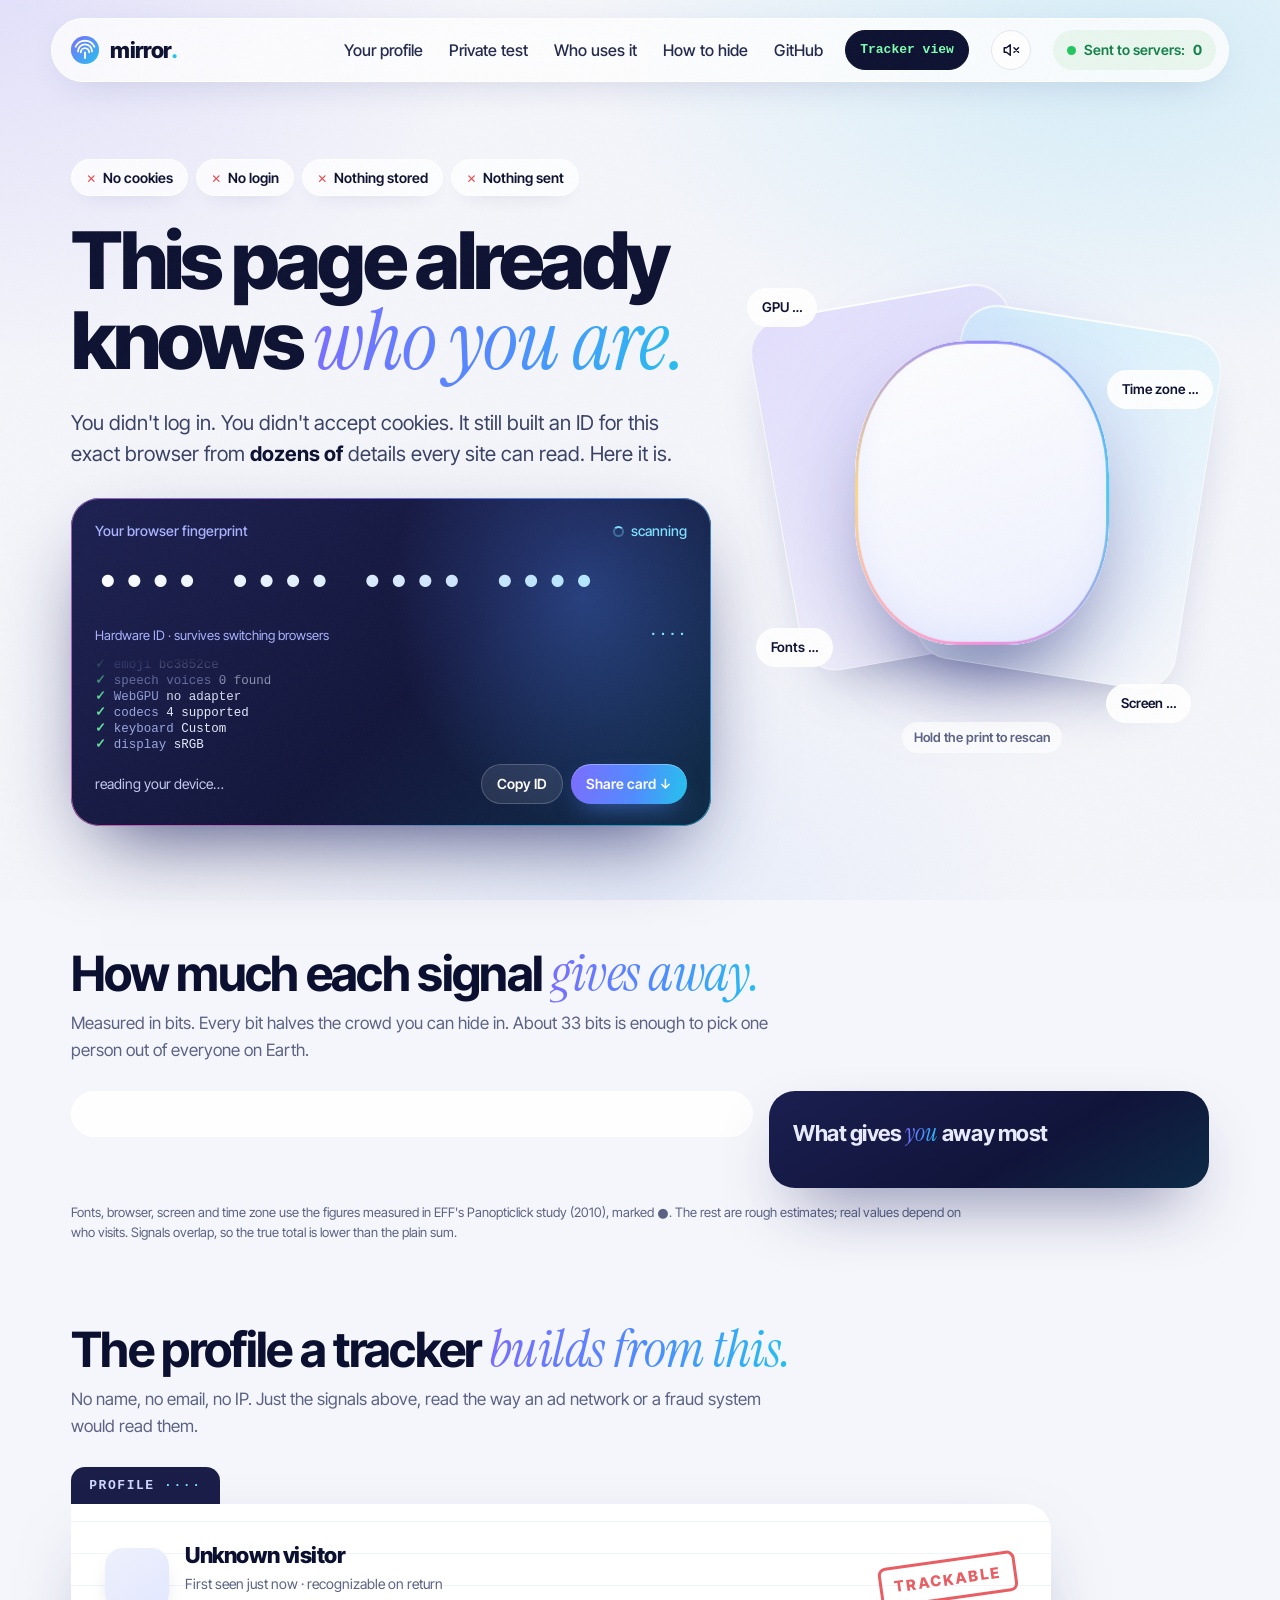
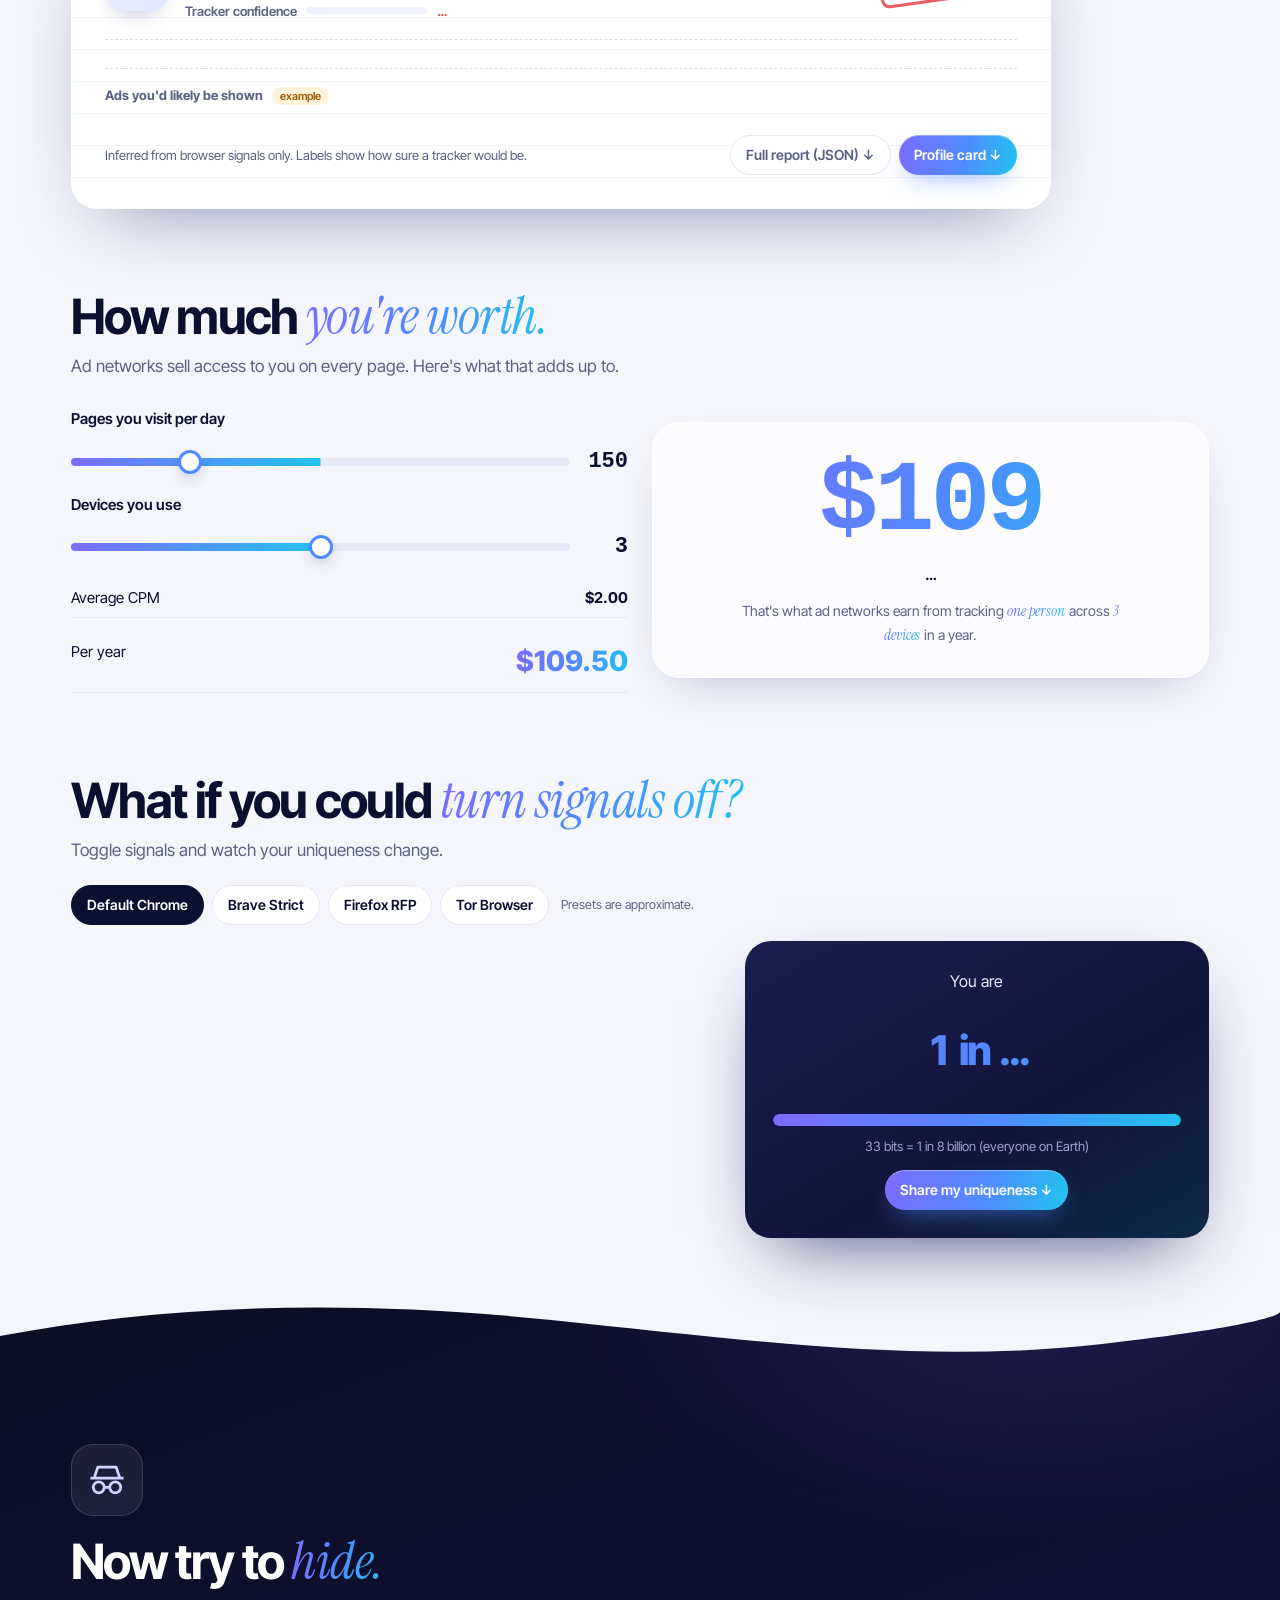
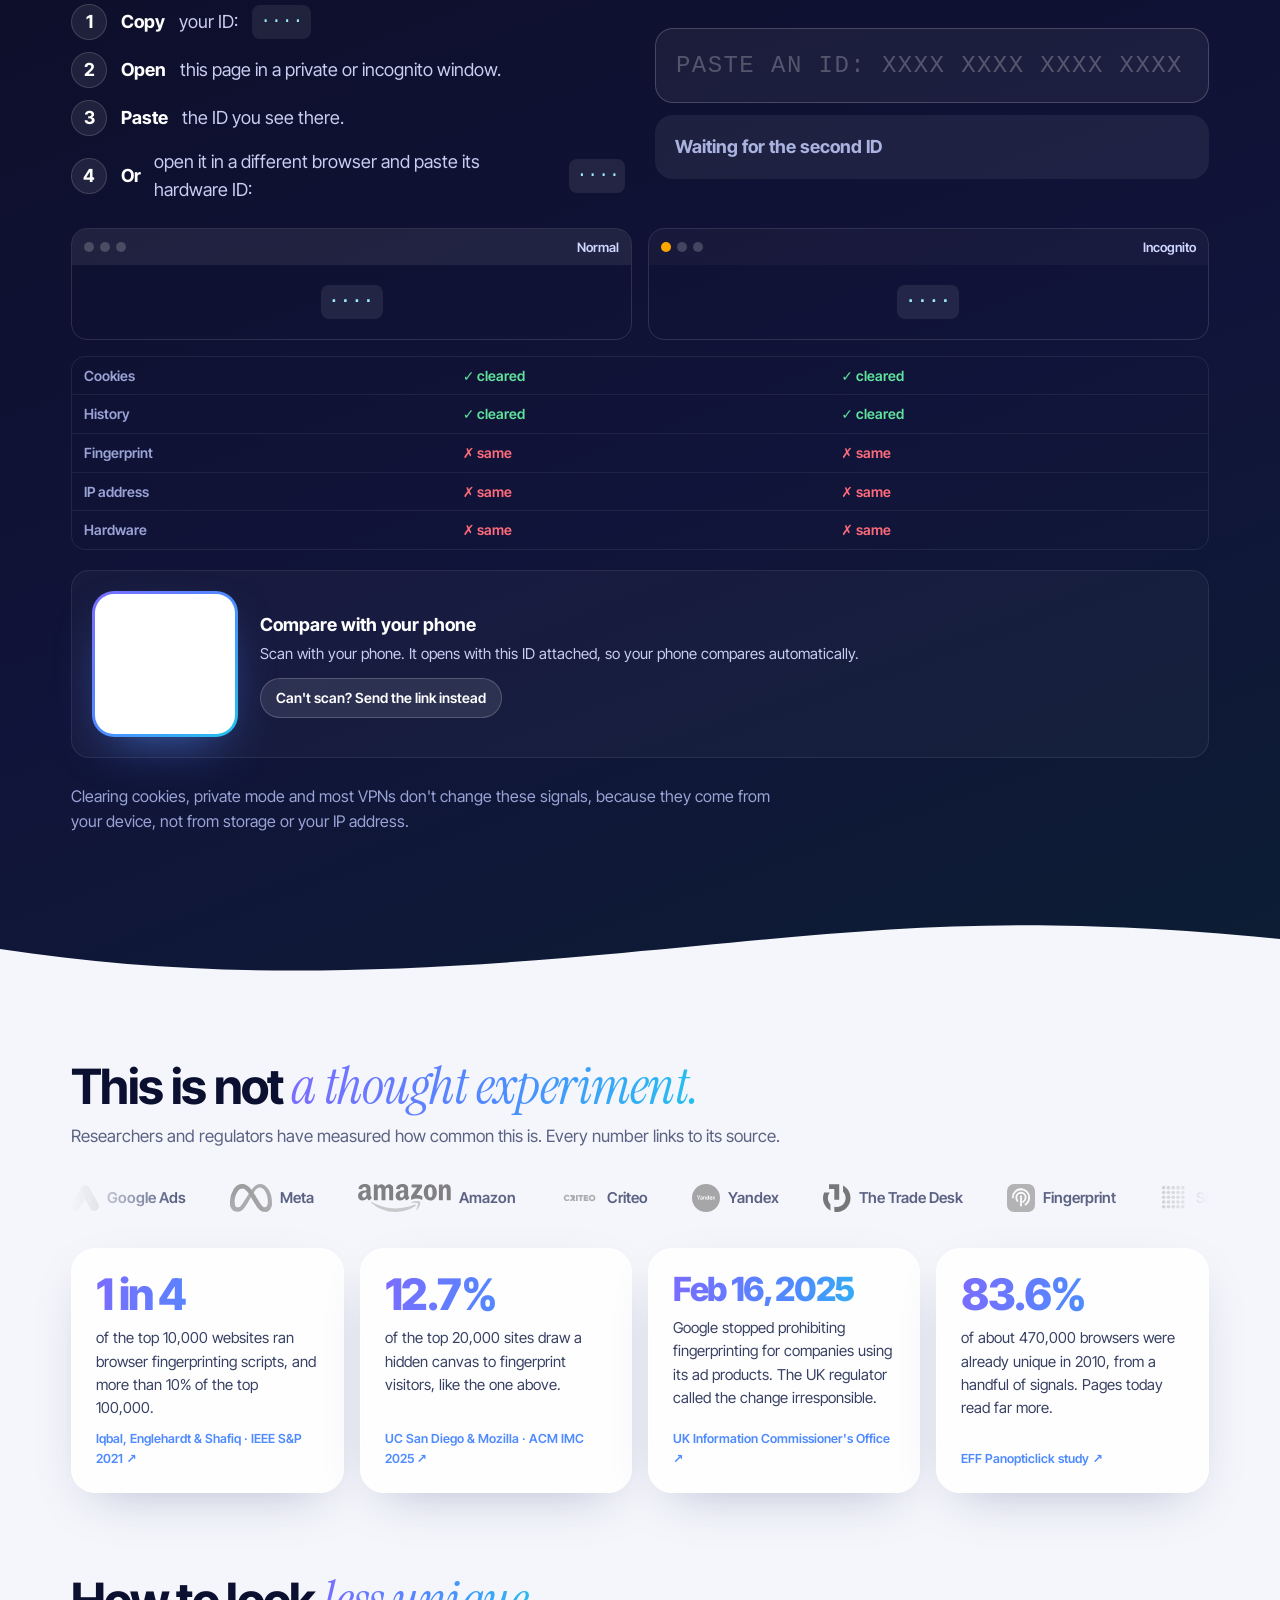
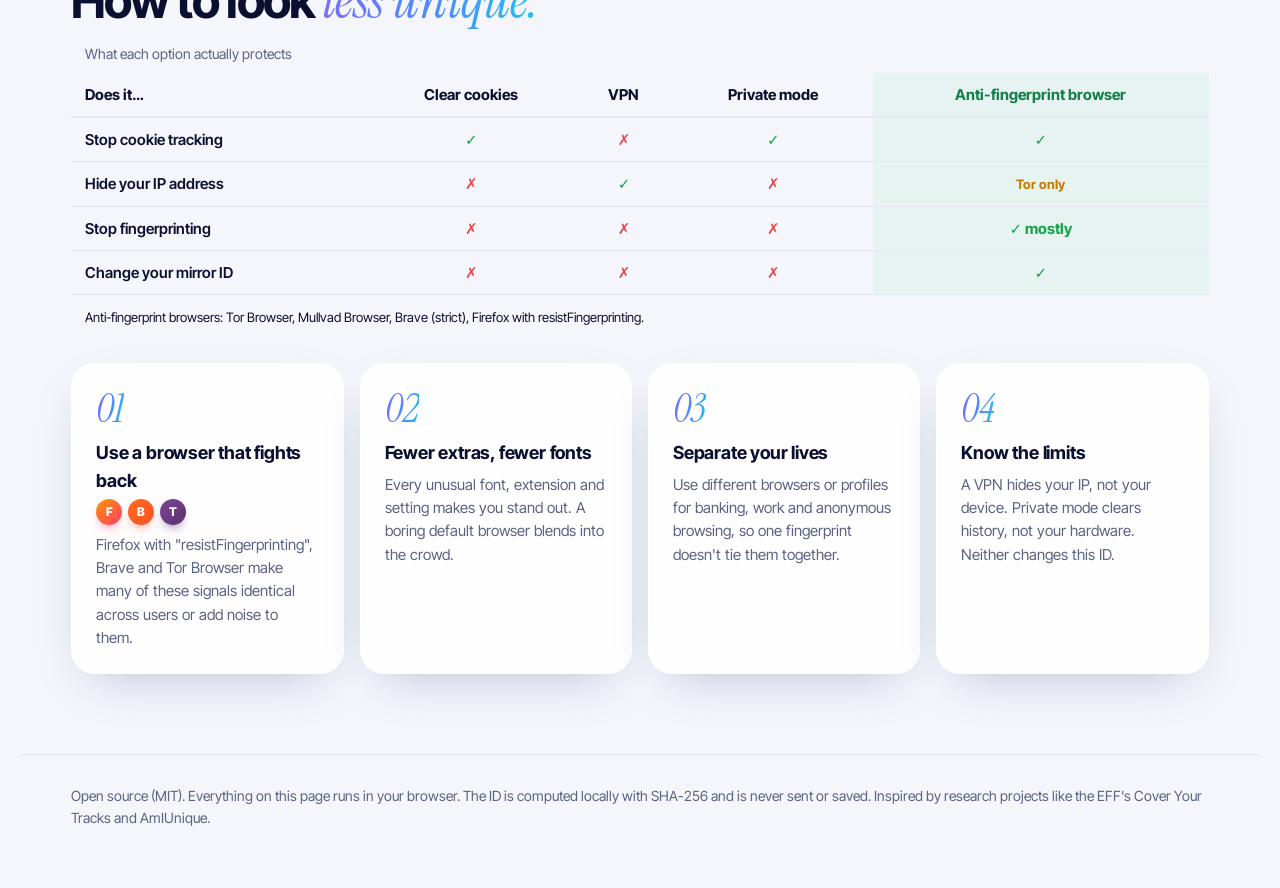
==== commit 264168a5: "personal hiding tip, ads a tracker would show, share uniqueness card, send-link button, more motion," ====
--- a/index.html
+++ b/index.html
@@ -110,6 +110,7 @@
           <span class="stamp" aria-label="Status: trackable">TRACKABLE</span>
         </div>
         <ul class="facts" id="facts"></ul>
+        <div class="ads"><div class="ads-h">Ads you'd likely be shown <span>example</span></div><div class="ads-row" id="ads"></div></div>
         <div class="file-foot"><span>Inferred from browser signals only. Labels show how sure a tracker would be.</span><span class="id-actions"><button class="btn small" id="json">Full report (JSON) ↓</button><button class="btn small hot" id="share2">Profile card ↓</button></span></div>
       </div>
     </div>
@@ -141,7 +142,7 @@
     <div class="wi-presets" role="group" aria-label="Browser presets"><button class="pre on" data-p="chrome" aria-pressed="true">Default Chrome</button><button class="pre" data-p="brave" aria-pressed="false">Brave Strict</button><button class="pre" data-p="firefox" aria-pressed="false">Firefox RFP</button><button class="pre" data-p="tor" aria-pressed="false">Tor Browser</button><span class="wi-note">Presets are approximate.</span></div>
     <div class="wi-wrap reveal">
       <div class="wi-toggles" id="wi-toggles"></div>
-      <div class="wi-result"><span>You are</span> <b class="wi-big" id="wi-uniq" aria-live="polite">1 in …</b><span class="wi-bitsum" id="wi-bitsum"></span><div class="wi-bar"><div class="wi-fill" id="wi-fill"></div></div><p class="wi-hint">33 bits = 1 in 8 billion (everyone on Earth)</p></div>
+      <div class="wi-result"><span>You are</span> <b class="wi-big" id="wi-uniq" aria-live="polite">1 in …</b><span class="wi-bitsum" id="wi-bitsum"></span><div class="wi-bar"><div class="wi-fill" id="wi-fill"></div></div><p class="wi-hint">33 bits = 1 in 8 billion (everyone on Earth)</p><button class="btn small hot" id="share3">Share my uniqueness ↓</button></div>
     </div>
   </section>
 
@@ -180,7 +181,7 @@
       </div>
       <div class="qr-block">
         <div class="qr-card"><canvas id="qr" width="232" height="232" role="img" aria-label="QR code that opens this page with your ID attached"></canvas></div>
-        <div><b class="qr-h">Compare with your phone</b><p>Scan with your phone. It opens with this ID attached, so your phone compares automatically.</p></div>
+        <div><b class="qr-h">Compare with your phone</b><p>Scan with your phone. It opens with this ID attached, so your phone compares automatically.</p><button class="btn small glassbtn" id="sendphone">Can't scan? Send the link instead</button></div>
       </div>
       <p class="dark-sub">Clearing cookies, private mode and most VPNs don't change these signals, because they come from your device, not from storage or your IP address.</p>
     </div>
@@ -222,6 +223,7 @@
 
   <section class="band" id="hide">
     <h2>How to look <em>less unique.</em></h2>
+    <div class="you-tip reveal" id="you-tip" hidden><div class="yt-ico" id="yt-ico" aria-hidden="true"></div><div class="yt-txt"><b id="yt-h"></b><p id="yt-p"></p></div><button class="btn small hot" id="yt-try">Try it above ↑</button></div>
 
     <div class="cmp reveal" id="cmp">
       <table>
--- a/app.min.css
+++ b/app.min.css
@@ -1 +1 @@
-@font-face{font-family:"Inter Tight";src:url(fonts/inter-tight-latin-wght-normal.woff2) format("woff2");font-weight:100 900;font-display:swap}@font-face{font-family:"Instrument Serif";src:url(fonts/instrument-serif-latin-400-italic.woff2) format("woff2");font-style:italic;font-display:swap}*{box-sizing:border-box;margin:0;padding:0;min-width:0}[hidden]{display:none!important}:root{--bg:#f5f6fb;--ink:#0c1030;--mute:#5b6283;--line:#e5e7f2;--a1:#7b6cff;--a2:#4f8bff;--a3:#22c3ee;--grad:linear-gradient(100deg,var(--a1),var(--a2) 55%,var(--a3));--shadow:0 18px 50px -24px rgba(30,40,110,.35);--mono:ui-monospace,"SF Mono",Menlo,Consolas,monospace}html{scroll-behavior:smooth;scroll-padding-top:110px;overflow-x:hidden}body{background:var(--bg);color:var(--ink);font:16px/1.55 "Inter Tight",system-ui,-apple-system,sans-serif;overflow-x:clip;max-width:100vw;background-image:radial-gradient(900px 520px at 88% 6%,rgba(34,195,238,.15),transparent 60%),radial-gradient(800px 620px at 0 0,rgba(123,108,255,.15),transparent 60%),radial-gradient(700px 500px at 50% 100%,rgba(79,139,255,.08),transparent 60%);background-attachment:fixed}.grain{position:fixed;inset:0;pointer-events:none;z-index:50;opacity:.05;background-image:url("data:image/svg+xml,%3Csvg xmlns='http://www.w3.org/2000/svg' width='160' height='160'%3E%3Cfilter id='n'%3E%3CfeTurbulence type='fractalNoise' baseFrequency='.85' numOctaves='3' stitchTiles='stitch'/%3E%3C/filter%3E%3Crect width='100%25' height='100%25' filter='url(%23n)'/%3E%3C/svg%3E")}button,input{font:inherit;color:inherit}a{color:inherit;text-decoration:none}em{font-family:"Instrument Serif",Georgia,serif;font-weight:400;font-style:italic;letter-spacing:-.01em;background:linear-gradient(100deg,#7b6cff 0,#4f8bff 50%,#22c3ee 100%);-webkit-background-clip:text;background-clip:text;color:transparent;padding-right:.08em;font-size:1.08em}.top{position:sticky;top:0;z-index:10;padding:18px max(4vw,14px) 0}.pill{max-width:1240px;margin:0 auto;display:flex;align-items:center;gap:22px;background:rgba(255,255,255,.8);backdrop-filter:blur(16px);-webkit-backdrop-filter:blur(16px);border:1px solid #fff;border-radius:999px;padding:9px 12px 9px 18px;box-shadow:0 10px 40px -20px rgba(30,40,110,.3);min-height:64px}.brand{display:flex;align-items:center;gap:10px}.brand b{font-size:22px;font-weight:800;letter-spacing:-.6px}.brand b i{font-style:normal;color:var(--a3)}.links{display:flex;gap:26px;margin-left:auto;font-weight:500;color:#22284c}.links a:hover{color:var(--a2)}.live{display:flex;align-items:center;gap:8px;color:#13804a;font-weight:600;font-size:14px;background:#e9f7ef;border-radius:999px;padding:9px 14px;white-space:nowrap}.live b{font-variant-numeric:tabular-nums}.pulse{width:9px;height:9px;border-radius:50%;background:#22c55e;animation:pulse 2s infinite}@keyframes pulse{0%{box-shadow:0 0 0 0 #22c55e80}100%,70%{box-shadow:0 0 0 9px #22c55e00}}.btn{display:inline-flex;align-items:center;justify-content:center;gap:8px;border:1px solid var(--line);background:#fff;padding:10px 18px;border-radius:999px;cursor:pointer;font-weight:600;white-space:nowrap;transition:transform .15s,box-shadow .15s;min-height:44px}.btn:hover{transform:translateY(-1px)}.btn:focus-visible,input:focus-visible{outline:3px solid #4f8bff66;outline-offset:2px}.btn.hot{background:var(--grad);color:#fff;border:0;box-shadow:0 10px 26px -10px #4f8bffb0,inset 0 1px 0 #ffffff55}.btn.small{padding:8px 15px;font-size:14px;min-height:40px}.glassbtn{background:#ffffff18!important;color:#fff!important;border-color:#ffffff30!important}.hero{max-width:1240px;margin:0 auto;padding:clamp(40px,6vw,80px) max(4vw,14px) 40px;display:grid;grid-template-columns:minmax(0,1.3fr) minmax(0,.9fr);gap:30px;align-items:center}.chips-row{display:flex;flex-wrap:wrap;gap:8px;margin-bottom:26px}.chip{background:#ffffffd0;border:1px solid #fff;border-radius:999px;padding:7px 14px;font-weight:600;font-size:14px;box-shadow:0 8px 22px -16px rgba(30,40,110,.45)}.chip::before{content:"✕";color:#e5484d;margin-right:7px;font-size:12px}h1{font-weight:800;font-size:clamp(44px,6.2vw,88px);line-height:.98;letter-spacing:-.045em;text-wrap:balance}h1 em{font-size:1.06em}.lede{font-size:clamp(17px,1.6vw,21px);color:#384063;max-width:610px;margin:24px 0 28px}.lede b{color:var(--ink)}.idcard{position:relative;max-width:640px;border-radius:28px;padding:22px 24px;color:#fff;background:linear-gradient(135deg,#1b1f50,#11143a 55%,#0d2a46);box-shadow:0 34px 80px -30px rgba(20,25,90,.85),inset 0 1px 0 #ffffff22;overflow:hidden;isolation:isolate}.idcard::before{content:"";position:absolute;inset:0;border-radius:inherit;padding:1px;background:conic-gradient(from var(--ang,0deg),#7b6cff,#22c3ee,#ff7ad9,#7b6cff);-webkit-mask:linear-gradient(#000 0 0) content-box,linear-gradient(#000 0 0);-webkit-mask-composite:xor;mask-composite:exclude;opacity:.75;z-index:-1;animation:ang 6s linear infinite}@property --ang{syntax:"<angle>";inherits:false;initial-value:0deg}@keyframes ang{to{--ang:360deg}}.idcard::after{content:"";position:absolute;inset:-40% -10% auto auto;width:60%;height:140%;background:radial-gradient(closest-side,#4f8bff55,transparent);pointer-events:none;z-index:-1}.idcard.flash{animation:flash .9s ease-out}@keyframes flash{0%{box-shadow:0 0 0 0 #22c3eeaa,0 34px 80px -30px rgba(20,25,90,.85)}100%{box-shadow:0 0 0 30px #22c3ee00,0 34px 80px -30px rgba(20,25,90,.85)}}.id-top{display:flex;justify-content:space-between;font-size:14px;color:#aab3ff;font-weight:500}.scan{color:#7ee0ff;display:flex;align-items:center;gap:7px}.scan.done{color:#5fe39a}.spin{width:11px;height:11px;border-radius:50%;border:2px solid #7ee0ff55;border-top-color:#7ee0ff;animation:sp .8s linear infinite}.scan.done .spin{display:none}@keyframes sp{to{transform:rotate(360deg)}}.id{font-family:var(--mono);font-size:clamp(24px,3.4vw,42px);font-weight:700;letter-spacing:.03em;margin:10px 0 8px;background:linear-gradient(100deg,#fff,#cfe6ff 60%,#9fe9ff);-webkit-background-clip:text;background-clip:text;color:transparent;white-space:nowrap}.log{list-style:none;font-family:var(--mono);font-size:12.5px;color:#9aa6e0;height:96px;overflow:hidden;display:flex;flex-direction:column;justify-content:flex-end;margin-bottom:12px;-webkit-mask-image:linear-gradient(transparent,#000 45%)}.log li{white-space:nowrap;overflow:hidden;text-overflow:ellipsis;animation:li .3s ease-out}.log li b{color:#5fe39a;font-weight:600}.log li span{color:#e6ebff}@keyframes li{from{opacity:0;translate:0 6px}}.id-bot{display:flex;justify-content:space-between;align-items:center;gap:12px;flex-wrap:wrap;font-size:14px;color:#c3c9f0}.id-actions{display:flex;gap:8px;flex-wrap:wrap}.hero-art{position:relative;height:clamp(400px,40vw,540px);perspective:900px}.halo{position:absolute;inset:4% 2%;border-radius:50%;background:radial-gradient(closest-side,#4f8bff40,#7b6cff26,transparent);filter:blur(18px)}.glass{position:absolute;border-radius:36px;background:linear-gradient(145deg,#ffffff90,#ffffff30);border:1px solid #ffffffc0;backdrop-filter:blur(10px);-webkit-backdrop-filter:blur(10px);box-shadow:0 30px 60px -30px rgba(30,40,110,.4),inset 0 1px 0 #fff}.glass.gl1{width:58%;height:70%;left:4%;top:12%;rotate:-10deg;background:linear-gradient(145deg,#cfc7ff80,#ffffff30)}.glass.gl2{width:58%;height:70%;right:2%;top:16%;rotate:9deg;background:linear-gradient(145deg,#bdefff80,#ffffff30)}.print-wrap{position:absolute;left:50%;top:50%;width:56%;aspect-ratio:200/240;transform:translate(-50%,-50%) rotateX(var(--rx,0deg)) rotateY(var(--ry,0deg));transition:transform .25s ease-out;transform-style:preserve-3d}.print{position:absolute;inset:0;border-radius:44% 44% 40% 40%;background:linear-gradient(160deg,#fff,#eef1ff);box-shadow:0 50px 90px -30px rgba(30,40,110,.6),inset 0 2px 0 #fff,inset 0 -18px 40px -12px #dfe5ff;overflow:hidden;padding:9%}.print::after{content:"";position:absolute;inset:0;border-radius:inherit;padding:3px;background:conic-gradient(from var(--ang,0deg),#7b6cff,#22c3ee,#ff7ad9,#ffd36e,#7b6cff);-webkit-mask:linear-gradient(#000 0 0) content-box,linear-gradient(#000 0 0);-webkit-mask-composite:xor;mask-composite:exclude;animation:ang 8s linear infinite;opacity:.8}.print svg{width:100%;height:100%;overflow:visible}#ridges path{stroke-dasharray:var(--len);stroke-dashoffset:var(--len);animation:draw 1.6s cubic-bezier(.3,.7,.2,1) forwards;animation-delay:var(--d)}@keyframes draw{to{stroke-dashoffset:0}}.beam{position:absolute;left:0;right:0;height:22%;top:-22%;background:linear-gradient(180deg,transparent,#22c3ee44 70%,#22c3eecc 96%,transparent);animation:beam 2.6s ease-in-out infinite}@keyframes beam{0%{top:-22%}100%,55%{top:100%}}.particles{position:absolute;inset:0;pointer-events:none;overflow:hidden}.pt{position:absolute;font-family:var(--mono);font-size:11px;font-weight:600;color:#4f5fbf;white-space:nowrap;opacity:0;animation:suck var(--t) cubic-bezier(.5,0,.8,.4) var(--dl) infinite}@keyframes suck{0%{opacity:0;transform:translate(0,0) scale(1)}15%{opacity:.9}100%{opacity:0;transform:translate(var(--dx),var(--dy)) scale(.3)}}.tag{position:absolute;background:#ffffffee;border:1px solid #fff;border-radius:999px;padding:8px 14px;font-weight:600;font-size:13.5px;box-shadow:var(--shadow);white-space:nowrap;max-width:min(230px,58%);overflow:hidden;text-overflow:ellipsis;animation:fl 7s ease-in-out infinite;z-index:2}.tag.t1{left:-2%;top:10%}.tag.t2{right:-1%;top:26%;animation-delay:-2s}.tag.t3{left:0;bottom:16%;animation-delay:-4s}.tag.t4{right:4%;bottom:5%;animation-delay:-1s}@keyframes fl{50%{translate:0 -9px}}.marquee{overflow:hidden;border-block:1px solid var(--line);background:#ffffff80;padding:14px 0;margin-top:20px;-webkit-mask-image:linear-gradient(90deg,transparent,#000 10%,#000 90%,transparent)}.mq-track{display:flex;gap:36px;width:max-content;animation:mq 40s linear infinite;font-weight:600;color:#3a4272;white-space:nowrap}.mq-track span::before{content:"◉";color:var(--a2);margin-right:10px;font-size:12px}@keyframes mq{to{transform:translateX(-50%)}}.band{max-width:1240px;margin:80px auto 0;padding:0 max(4vw,14px)}h2{font-size:clamp(30px,3.8vw,52px);letter-spacing:-.035em;line-height:1.03;margin-bottom:10px;text-wrap:balance}.sub{color:var(--mute);font-size:17px;max-width:720px}.sub b{color:var(--ink)}.reveal{opacity:0;translate:0 18px;transition:opacity .6s,translate .6s}.reveal.in{opacity:1;translate:0 0}.bento{margin-top:28px;display:grid;grid-template-columns:repeat(4,minmax(0,1fr));gap:16px;grid-auto-flow:dense}.tile{background:#ffffffdc;border:1px solid #fff;border-radius:26px;padding:22px;box-shadow:var(--shadow);display:flex;flex-direction:column;gap:12px;overflow:hidden}.tile-h{display:flex;align-items:center;justify-content:space-between;gap:10px}.tile h3{font-size:16px;letter-spacing:-.2px}.count{color:var(--a2);font-weight:700}.lvl{font-size:12px;font-weight:700;border-radius:999px;padding:3px 9px;white-space:nowrap}.lvl.hi{background:#ffe8ea;color:#c62a3a}.lvl.md{background:#fff3dc;color:#a35b00}.lvl.lo{background:#eaf0ff;color:#3b55c7}.big{font-size:clamp(20px,2vw,26px);font-weight:800;letter-spacing:-.02em;line-height:1.15}.val{font-family:var(--mono);font-size:13.5px;color:#2a3158;word-break:break-word}.why{color:var(--mute);font-size:14px;margin-top:auto}.t-gpu{grid-column:span 2}.gpu-row,.tz-row{display:flex;align-items:center;gap:18px}.chip-svg{width:96px;flex:none;filter:drop-shadow(0 12px 20px rgba(30,40,110,.35))}.t-fonts{grid-column:span 2;grid-row:span 2}.fontwall{display:flex;flex-wrap:wrap;gap:6px 14px;align-content:flex-start;max-height:330px;overflow:hidden;-webkit-mask-image:linear-gradient(#000 80%,transparent)}.fontwall span{font-size:var(--fs,21px);line-height:1.3;color:var(--ink);white-space:nowrap}.fontwall span:nth-child(3n){color:var(--a2)}.fontwall span:nth-child(5n){color:var(--a1)}.canvas-view{background:repeating-conic-gradient(#eef0f8 0 25%,#fff 0 50%) 0 0/16px 16px;border-radius:16px;padding:12px;display:grid;place-items:center}.canvas-view img{width:100%;image-rendering:pixelated;border-radius:6px;box-shadow:0 6px 16px -8px rgba(30,40,110,.4)}.wave{width:100%;height:auto;border-radius:14px;background:linear-gradient(160deg,#121538,#0d2a46)}.globe{width:92px;flex:none}.screen-row{display:grid;place-items:center;padding:6px 0 0}.device{border:5px solid #1a1e48;border-radius:12px;background:linear-gradient(140deg,#c9c3ff,#a8e6ff);display:grid;place-items:center;max-width:100%;box-shadow:0 14px 24px -14px rgba(30,40,110,.6)}.device span{font-family:var(--mono);font-weight:700;font-size:13px;color:#1a1e48;background:#ffffffc0;border-radius:6px;padding:2px 6px}.smalls{grid-column:1/-1;display:grid;grid-template-columns:repeat(4,minmax(0,1fr));gap:16px}.smalls .tile{padding:18px}.file{margin-top:28px;position:relative;max-width:980px}.file-tab{display:inline-block;background:#1a1e48;color:#cfd6ff;font-family:var(--mono);font-size:13px;font-weight:700;letter-spacing:.12em;padding:9px 18px 14px;border-radius:14px 14px 0 0}.file-tab span{color:#7ee0ff}.file-body{background:#fff;border-radius:0 26px 26px 26px;box-shadow:0 30px 80px -34px rgba(30,40,110,.55);padding:clamp(20px,3vw,34px);margin-top:-6px;position:relative;overflow:hidden;background-image:repeating-linear-gradient(0deg,transparent 0 31px,#f1f3fa 31px 32px)}.file-head{display:flex;align-items:center;gap:16px;padding-bottom:18px;border-bottom:1px dashed #d9dcec;margin-bottom:10px}.avatar{position:relative;width:64px;height:64px;border-radius:18px;background:#eef0fb;overflow:hidden;flex:none}.avatar .qm{position:absolute;inset:0;display:grid;place-items:center;font-weight:800;font-size:28px;color:#1a1e48}.file-title{font-size:22px;font-weight:800;letter-spacing:-.02em}.file-title span{font-family:var(--mono);color:var(--a2);font-size:18px}.file-sub{color:var(--mute);font-size:14px}.stamp{margin-left:auto;border:3px solid #e5484d;color:#e5484d;font-weight:800;letter-spacing:.14em;font-size:15px;padding:6px 12px;border-radius:8px;rotate:-8deg;opacity:.85;white-space:nowrap}.facts{list-style:none;display:grid;grid-template-columns:repeat(2,minmax(0,1fr));gap:0 34px}.facts li{display:grid;grid-template-columns:auto 1fr auto;gap:12px;align-items:baseline;padding:13px 0;border-bottom:1px solid #eef0f7}.facts .k{font-size:13px;color:var(--mute);font-weight:600;min-width:84px}.facts .v{font-weight:600}.facts .c{font-size:11px;font-weight:700;border-radius:999px;padding:2px 8px;white-space:nowrap}.c.sure{background:#ffe8ea;color:#c62a3a}.c.likely{background:#fff3dc;color:#a35b00}.c.guess{background:#eaf0ff;color:#3b55c7}.file-foot{display:flex;justify-content:space-between;align-items:center;gap:14px;flex-wrap:wrap;margin-top:20px;color:var(--mute);font-size:13px}.dark{margin-top:90px;background:radial-gradient(800px 400px at 80% 0,#3b2a7a66,transparent 60%),linear-gradient(160deg,#0b0d24,#11143a 60%,#0c1d33);color:#e8ebff;transition:background .6s}.dark-in{max-width:1240px;margin:0 auto;padding:clamp(50px,7vw,90px) max(4vw,14px)}.incog{width:72px;height:72px;border-radius:22px;display:grid;place-items:center;background:#ffffff12;border:1px solid #ffffff25;margin-bottom:18px}.dark h2{color:#fff}.testgrid{display:grid;grid-template-columns:minmax(0,1fr) minmax(0,1fr);gap:30px;align-items:center;margin-top:16px}.dark ol{list-style:none;display:grid;gap:12px;counter-reset:s}.dark ol li{counter-increment:s;display:flex;gap:14px;align-items:center;font-size:18px;color:#c8cdf2}.dark ol li::before{content:counter(s);width:34px;height:34px;flex:none;border-radius:50%;display:grid;place-items:center;background:#ffffff14;border:1px solid #ffffff25;font-weight:700;color:#fff}.dark ol b{color:#fff}.dark code{font-family:var(--mono);background:#ffffff14;border-radius:8px;padding:3px 8px;color:#9fe9ff}.compare{display:flex;flex-direction:column;gap:12px}#otherid{font-family:var(--mono);font-size:24px;letter-spacing:.06em;border:1.5px solid #ffffff30;border-radius:18px;padding:18px 20px;background:#ffffff0d;color:#fff;text-transform:uppercase}#otherid::placeholder{color:#ffffff40}.verdict{border-radius:18px;padding:18px 20px;font-weight:700;font-size:18px;background:#ffffff10;color:#aab3e0;transition:.3s}.verdict.same{background:#e5484d;color:#fff;box-shadow:0 0 0 6px #e5484d33,0 20px 50px -10px #e5484d}.verdict.diff{background:#16a34a;color:#fff}.dark-sub{color:#9aa3d6;max-width:720px;margin-top:26px;font-size:16px}body.caught .dark{background:radial-gradient(900px 500px at 50% 0,#e5484d55,transparent 65%),linear-gradient(160deg,#1e0b14,#2a0f1c 60%,#140a1a)}.tips{margin-top:26px;display:grid;grid-template-columns:repeat(4,minmax(0,1fr));gap:16px}.tips article{background:#ffffffd8;border:1px solid #fff;border-radius:24px;padding:24px;box-shadow:var(--shadow)}.tips .n{font-family:"Instrument Serif",Georgia,serif;font-style:italic;font-size:40px;line-height:1;background:var(--grad);-webkit-background-clip:text;background-clip:text;color:transparent}.tips h3{font-size:18px;letter-spacing:-.2px;margin:10px 0 6px}.tips p{color:var(--mute);font-size:15px}footer{max-width:1240px;margin:80px auto 0;padding:30px max(4vw,14px) 60px;color:var(--mute);font-size:14px;border-top:1px solid var(--line)}#toast{position:fixed;left:50%;top:96px;transform:translateX(-50%);background:var(--ink);color:#fff;padding:12px 20px;border-radius:999px;font-size:15px;font-weight:500;z-index:40;box-shadow:0 14px 40px -10px rgba(12,16,48,.6);max-width:calc(100vw - 24px);text-align:center}.skip{position:absolute;left:12px;top:-60px;z-index:60;background:var(--ink);color:#fff;padding:10px 16px;border-radius:12px;font-weight:600}.skip:focus{top:12px}.nojs{position:fixed;inset:auto 12px 12px;background:var(--ink);color:#fff;padding:14px 18px;border-radius:16px;z-index:60}.stat:focus-visible,.step:focus-visible,a:focus-visible,summary:focus-visible{outline:3px solid #4f8bff88;outline-offset:3px;border-radius:12px}.noise{background:#16a34a26;border:1px solid #5fe39a55;color:#c9f7da;border-radius:14px;padding:10px 13px;font-size:13.5px;margin:-4px 0 12px;line-height:1.45}.noise b{color:#5fe39a}.canvas-badge{align-self:flex-start;background:#e6f8ee;color:#13804a;font-size:12px;font-weight:700;border-radius:999px;padding:3px 10px}.how{border-top:1px dashed var(--line);padding-top:10px;font-size:13px}.how summary{cursor:pointer;color:var(--a2);font-weight:600;list-style:none;display:inline-flex;align-items:center;gap:6px;min-height:28px}.how summary::-webkit-details-marker{display:none}.how summary::before{content:"</>";font-family:var(--mono);font-size:11px;background:#eaf0ff;border-radius:6px;padding:2px 5px}.how[open] summary{margin-bottom:8px}.how pre{background:#0f1236;color:#cfe0ff;border-radius:12px;padding:12px 14px;overflow-x:auto;font:12.5px/1.55 var(--mono);white-space:pre}.motion{margin-top:28px;display:grid;grid-template-columns:minmax(0,1.5fr) minmax(0,1fr);gap:16px}@keyframes hint{50%{opacity:.4}}.ms span{display:block;font-size:13px;color:var(--mute);font-weight:600}.ms b{font-family:var(--mono);font-size:22px;font-variant-numeric:tabular-nums}#m-clear{grid-column:1/-1;justify-self:start}.steps{display:flex;gap:10px;flex-wrap:wrap;margin-top:24px}.step{display:inline-flex;align-items:center;gap:10px;border:1px solid var(--line);background:#ffffffc0;border-radius:999px;padding:8px 16px 8px 8px;font-weight:600;cursor:pointer;min-height:44px;color:var(--mute);transition:.25s}.step i{font-style:normal;width:28px;height:28px;border-radius:50%;display:grid;place-items:center;background:#eef0fb;color:var(--ink);font-size:14px}.step.on{background:var(--ink);color:#fff;border-color:var(--ink)}.step.on i{background:var(--grad);color:#fff}.vsgrid{margin-top:16px;display:grid;grid-template-columns:1fr 1fr;gap:16px}.vs{background:#ffffffdc;border:1px solid #fff;border-radius:26px;padding:22px;box-shadow:var(--shadow);display:flex;flex-direction:column;gap:14px}.vs-h{display:flex;align-items:center;gap:10px}.vs-h h3{font-size:18px}.vs-ico{font-size:22px;color:var(--a2)}.vs-st{margin-left:auto;font-size:12.5px;font-weight:700;border-radius:999px;padding:4px 11px;background:#ffe8ea;color:#c62a3a;transition:.3s}.vs p{color:var(--mute);min-height:3em}.win{border-radius:16px;overflow:hidden;border:1px solid var(--line);background:#f7f8fd}.win-bar{display:flex;gap:6px;padding:9px 12px;background:#eceff9}.win-bar i{width:10px;height:10px;border-radius:50%;background:#cfd4ea}.win-body{height:120px;display:grid;place-items:center}.jar{position:relative}.ck{display:inline-block;font-family:var(--mono);font-weight:700;font-size:16px;padding:10px 16px;border-radius:14px;background:#fff3dc;color:#7a4a00;box-shadow:0 10px 24px -12px rgba(120,70,0,.5);transition:transform .5s cubic-bezier(.5,-.4,.6,1.4),opacity .5s,filter .5s}.ck.fp{background:var(--ink);color:#9fe9ff;box-shadow:0 10px 24px -10px #4f8bffaa}.vsgrid[data-s="1"] .vs-cookie .ck,.vsgrid[data-s="2"] .vs-cookie .ck{transform:scale(.2) rotate(-25deg);opacity:0;filter:blur(4px)}.vsgrid[data-s="1"] .vs-cookie .vs-st{background:#eef0fb;color:var(--mute)}.vsgrid[data-s="2"] .vs-cookie .vs-st{background:#e6f8ee;color:#13804a}.vsgrid[data-s="2"] .vs-print .ck{animation:ping 1s ease-out}.vsgrid[data-s="2"] .vs-print .vs-st{background:#e5484d;color:#fff}@keyframes ping{0%{box-shadow:0 0 0 0 #e5484daa}100%{box-shadow:0 0 0 22px #e5484d00}}.stats{margin-top:26px;display:grid;grid-template-columns:repeat(4,minmax(0,1fr));gap:16px}.stat{background:#ffffffdc;border:1px solid #fff;border-radius:24px;padding:24px;box-shadow:var(--shadow);display:flex;flex-direction:column;gap:10px;transition:transform .2s}.stat:hover{transform:translateY(-3px)}.stat b{font-size:clamp(34px,3.4vw,46px);font-weight:800;letter-spacing:-.04em;line-height:1;background:var(--grad);-webkit-background-clip:text;background-clip:text;color:transparent}.stat b.d{font-size:clamp(28px,2.6vw,36px)}.stat p{color:#384063;font-size:15px}.stat span{margin-top:auto;font-size:12.5px;font-weight:600;color:var(--a2)}.cmp{margin:16px 0 26px;overflow-x:auto}.cmp table{width:100%;border-collapse:collapse;font-size:15px;min-width:540px}.cmp th{text-align:center;font-weight:700;padding:10px 14px;border-bottom:2px solid var(--line);color:var(--ink)}.cmp th:first-child{text-align:left}.cmp td{padding:10px 14px;text-align:center;border-bottom:1px solid var(--line)}.cmp td:first-child{text-align:left;font-weight:600;color:var(--ink)}.cmp .y{color:#e5484d;font-weight:700}.cmp .n{color:#22c55e;font-weight:700}@media (prefers-color-scheme:dark){.cmp th{border-color:#2a2f5c}.cmp td{border-color:#1f2449}}@media (max-width:1040px){.motion,.vsgrid{grid-template-columns:1fr}.stats{grid-template-columns:repeat(2,minmax(0,1fr))}}@media (max-width:620px){.stats{grid-template-columns:1fr}.vsgrid{grid-template-columns:1fr}.ms b{font-size:18px}.step{font-size:14px}}@media (prefers-color-scheme:dark){:root{--bg:#090b1f;--ink:#eef0ff;--mute:#9ba3cc;--line:#24284d;--shadow:0 18px 50px -24px rgba(0,0,0,.7)}body{background-image:radial-gradient(900px 520px at 88% 6%,rgba(34,195,238,.12),transparent 60%),radial-gradient(800px 620px at 0 0,rgba(123,108,255,.16),transparent 60%),radial-gradient(700px 500px at 50% 100%,rgba(79,139,255,.08),transparent 60%)}.grain{opacity:.07}.pill{background:rgba(18,21,52,.78);border-color:#ffffff14}.links{color:#cfd4f5}.live{background:#0f2b1c;color:#5fe39a}.btn{background:#151938;border-color:#2a2f5c;color:var(--ink)}.btn.hot{color:#fff}.chip,.tag{background:#151938e6;border-color:#ffffff18}.lede,.stat p{color:#b8bfe6}.glass{background:linear-gradient(145deg,#ffffff1c,#ffffff08);border-color:#ffffff22;box-shadow:0 30px 60px -30px rgba(0,0,0,.6),inset 0 1px 0 #ffffff22}.glass.gl1{background:linear-gradient(145deg,#7b6cff33,#ffffff08)}.glass.gl2{background:linear-gradient(145deg,#22c3ee2e,#ffffff08)}.print{background:linear-gradient(160deg,#1b1f4a,#10132f);box-shadow:0 50px 90px -30px rgba(0,0,0,.8),inset 0 2px 0 #ffffff1a,inset 0 -18px 40px -12px #0a0c26}.pt{color:#9fb0ff}.marquee{background:#ffffff08}.mq-track{color:#c4cbf2}.ms,.stat,.tile,.tips article,.vs{background:#12153299;border-color:#ffffff12}.val{color:#cfd6ff}.c.likely,.c.sure,.lvl.hi,.lvl.md,.vs-st{background:#35260d;color:#ffc061}.c.guess,.lvl.lo{background:#18234a;color:#9fb4ff}.canvas-view{background:repeating-conic-gradient(#1a1e40 0 25%,#141733 0 50%) 0 0/16px 16px}.globe ellipse{stroke:#3a4685}.globe circle{fill:#151a40;stroke:#3a4685}.globe text{fill:#eef0ff}.device{border-color:#cfd6ff}.file-tab{background:#22275e}.file-body{background:#11142f;background-image:repeating-linear-gradient(0deg,transparent 0 31px,#181c3d 31px 32px)}.file-head{border-color:#2a2f5c}.facts li{border-color:#1f2449}.avatar{background:#1a1e48}.avatar .qm{color:#eef0ff}.how summary::before{background:#18234a}.canvas-badge,.step{background:#12153299}.step.on{background:#eef0ff;color:#0c1030;border-color:#eef0ff}.win{background:#0e1130;border-color:#24284d}.win-bar{background:#171b40}.win-bar i{background:#2f3566}.ck{background:#3a2a0d;color:#ffd38a}.ck.fp{background:#0a0c22;border:1px solid #2a2f5c}.vsgrid[data-s="1"] .vs-cookie .vs-st{background:#1a1e48;color:var(--mute)}.vsgrid[data-s="2"] .vs-cookie .vs-st{background:#0f2b1c;color:#5fe39a}.vsgrid[data-s="2"] .vs-print .vs-st{background:#e5484d;color:#fff}#toast,.skip{background:#eef0ff;color:#0c1030}.dark{border-block:1px solid #1d2148}}@media (max-width:1040px){.hero{grid-template-columns:1fr}.hero-art{order:-1;height:360px;max-width:540px;width:100%;margin:0 auto}.bento{grid-template-columns:repeat(2,minmax(0,1fr))}.smalls{grid-template-columns:repeat(2,minmax(0,1fr))}.tips{grid-template-columns:repeat(2,minmax(0,1fr))}.links{display:none}.live{margin-left:auto}.testgrid{grid-template-columns:1fr}.facts{grid-template-columns:1fr}}@media (max-width:620px){.bento,.smalls,.tips{grid-template-columns:1fr}.t-fonts,.t-gpu{grid-column:auto;grid-row:auto}.hero-art{height:290px}.tag{font-size:12px;padding:6px 10px}.live{font-size:12px;padding:7px 10px}.brand b{font-size:19px}.id{letter-spacing:.01em}.stamp{display:none}.gpu-row,.tz-row{align-items:flex-start}}.hbtn{border:1px solid var(--line);background:#fff;border-radius:999px;padding:8px 14px;font-weight:600;font-size:14px;cursor:pointer;min-height:40px;white-space:nowrap;color:var(--ink)}.hbtn:hover{border-color:var(--a2)}.hbtn.icon{width:40px;padding:0;display:grid;place-items:center}.hbtn.icon[aria-pressed=true]{color:var(--a2);border-color:var(--a2)}#tvbtn{background:#0c1030;color:#7dffb0;border-color:#0c1030;font-family:var(--mono);font-size:13px}.links{margin-left:auto}.hbtn:focus-visible{outline:3px solid #4f8bff88;outline-offset:2px}@property --tc{syntax:"<color>";inherits:false;initial-value:transparent}.tint{position:fixed;inset:0;z-index:-1;pointer-events:none;background:radial-gradient(1400px 900px at 50% 40%,var(--tc),transparent 70%);transition:--tc 1.1s ease}.tint[data-z=signals]{--tc:rgba(123,108,255,.13)}.tint[data-z=weight]{--tc:rgba(79,139,255,.14)}.tint[data-z=dossier]{--tc:rgba(255,170,60,.12)}.tint[data-z=motion]{--tc:rgba(34,195,238,.14)}.tint[data-z=vs]{--tc:rgba(255,122,217,.10)}.tint[data-z=who]{--tc:rgba(123,108,255,.12)}.tint[data-z=hide]{--tc:rgba(34,197,94,.11)}.tint[data-z=made]{--tc:rgba(79,139,255,.12)}body.caught .tint{--tc:rgba(229,72,77,.2)}.hwrow{display:flex;justify-content:space-between;align-items:center;gap:10px;flex-wrap:wrap;font-size:13px;color:#aab3ff;margin:-2px 0 10px}.hwrow code{font-family:var(--mono);color:#7ee0ff;font-weight:700;font-size:15px;letter-spacing:.04em}.pi{position:relative;width:100%;height:100%;--mx:-300px;--my:-300px}.lens{position:absolute;inset:0;width:100%;height:100%;overflow:visible;opacity:0;transition:opacity .3s;filter:drop-shadow(0 0 4px #22c3ee) drop-shadow(0 0 10px #4f8bff);-webkit-mask-image:radial-gradient(circle 64px at var(--mx) var(--my),#000 35%,transparent 100%);mask-image:radial-gradient(circle 64px at var(--mx) var(--my),#000 35%,transparent 100%)}.pi.lit .lens{opacity:1}.print-wrap{cursor:pointer;touch-action:none;-webkit-touch-callout:none;user-select:none;-webkit-user-select:none}.hold-ring{position:absolute;inset:-12px;z-index:3;border-radius:44% 44% 40% 40%;padding:5px;background:conic-gradient(#22c3ee calc(var(--p,0)*1turn),transparent 0);-webkit-mask:linear-gradient(#000 0 0) content-box,linear-gradient(#000 0 0);-webkit-mask-composite:xor;mask-composite:exclude;opacity:0;transition:opacity .2s;pointer-events:none}.print-wrap.holding .hold-ring{opacity:1}.print-wrap.holding .beam{animation-duration:.6s}.print-wrap.holding .print{box-shadow:0 0 0 6px #22c3ee33,0 50px 90px -30px rgba(30,40,110,.6)}.holdhint{position:absolute;left:50%;bottom:-4px;translate:-50% 0;font-size:13px;font-weight:600;color:var(--mute);background:#ffffffb0;border-radius:999px;padding:5px 12px;white-space:nowrap;pointer-events:none;z-index:2}.weight{margin-top:28px;display:grid;grid-template-columns:minmax(0,1.55fr) minmax(0,1fr);gap:16px;align-items:start}.bars{background:#ffffffdc;border:1px solid #fff;border-radius:26px;padding:22px 24px;box-shadow:var(--shadow);display:grid;gap:7px}.bar{display:grid;grid-template-columns:170px minmax(0,1fr) 92px;gap:12px;align-items:center;font-size:14px}.bar.off{opacity:.45}.bn{font-weight:600;white-space:nowrap;overflow:hidden;text-overflow:ellipsis}.bn i{font-style:normal;color:var(--a2);font-size:10px;vertical-align:2px}.bt{position:relative;height:10px;border-radius:99px;background:#eef0fb}.bt span{position:absolute;inset:0 auto 0 0;width:var(--w);border-radius:inherit;background:var(--grad);transform-origin:left;transform:scaleX(0);transition:transform 1.1s cubic-bezier(.2,.7,.2,1)}.weight.in .bt span{transform:scaleX(1)}.bv{font-family:var(--mono);font-size:12.5px;color:var(--mute);text-align:right}.bar.total{margin-top:8px;padding-top:12px;border-top:1px dashed var(--line);font-weight:800}.bar.total .bt{height:14px}.b33{position:absolute;top:-6px;translate:-50% 0;font-style:normal;font-family:var(--mono);font-size:10px;font-weight:800;background:#e5484d;color:#fff;border-radius:6px;padding:2px 5px}.top3{background:linear-gradient(150deg,#1b1f50,#11143a 60%,#0d2a46);color:#e8ebff;border-radius:26px;padding:24px;box-shadow:0 30px 70px -30px rgba(20,25,90,.8)}.top3 h3{font-size:22px;letter-spacing:-.02em;margin-bottom:12px}.top3 ol{list-style:none;counter-reset:t;display:grid;gap:12px}.top3 li{counter-increment:t;background:#ffffff0d;border:1px solid #ffffff1a;border-radius:18px;padding:14px 16px 14px 54px;position:relative}.top3 li::before{content:counter(t);position:absolute;left:14px;top:14px;width:28px;height:28px;border-radius:50%;display:grid;place-items:center;background:var(--grad);font-weight:800}.top3 li b{display:block;font-size:16px}.tw{display:block;font-family:var(--mono);font-size:12.5px;color:#7ee0ff;margin:2px 0 6px}.top3 p{font-size:14px;color:#b9c0ea}.note{color:var(--mute);font-size:13px;margin-top:14px;max-width:900px}.tv{position:fixed;inset:0;z-index:70;background:rgba(2,6,4,.78);backdrop-filter:blur(6px);-webkit-backdrop-filter:blur(6px);display:grid;place-items:center;padding:16px}.tv-in{width:min(760px,100%);max-height:calc(100vh - 32px);display:flex;flex-direction:column;background:#030a06;border:1px solid #1f5c38;border-radius:20px;box-shadow:0 0 0 1px #000,0 30px 90px -20px #00ff8833;overflow:hidden}.tv-top{display:flex;align-items:center;gap:12px;padding:14px 18px;border-bottom:1px solid #12331f;font-family:var(--mono);color:#7dffb0;letter-spacing:.12em;font-size:13px}.tv-sim{background:#ffb02022;color:#ffc55c;border-radius:6px;padding:2px 8px;letter-spacing:.06em}.tv-x{margin-left:auto;background:0 0;border:1px solid #1f5c38;color:#7dffb0;border-radius:10px;width:40px;height:40px;cursor:pointer;font-size:16px}#tv-log{flex:1;overflow:auto;padding:16px 18px;font:13.5px/1.65 var(--mono);color:#b8ffd6;white-space:pre-wrap;min-height:420px;text-shadow:0 0 8px #00ff8855}.tl.dim{color:#4f9c6f}.tl.seg{color:#7ee0ff}.tl.bid{color:#d6ffe6}.tl.win{color:#ffc55c;font-weight:700}.tl.big{color:#ff6b7a;font-weight:800;font-size:16px}.tv-foot{padding:12px 18px;border-top:1px solid #12331f;color:#4f9c6f;font-size:12.5px}.sheet{position:fixed;inset:0;z-index:70;background:rgba(8,10,30,.5);backdrop-filter:blur(4px);-webkit-backdrop-filter:blur(4px);display:grid;place-items:end center;padding:16px}.sheet-in{width:min(420px,100%);background:#fff;border-radius:24px;padding:20px;display:grid;gap:10px;box-shadow:0 30px 80px -20px rgba(10,15,60,.6);color:var(--ink)}.sheet-in b{font-size:18px}.fbtn{display:flex;align-items:center;gap:14px;border:1px solid var(--line);background:#f7f8fd;border-radius:16px;padding:12px 16px;font-weight:600;cursor:pointer;min-height:56px;text-align:left;color:var(--ink)}.fbtn:hover{border-color:var(--a2)}.fbtn i{flex:none;background:var(--grad);border-radius:4px;display:block}.r169{width:38px;height:21px}.r11{width:28px;height:28px}.r916{width:18px;height:32px}@media (max-width:1040px){.weight{grid-template-columns:1fr}}@media (max-width:620px){.bar{grid-template-columns:110px minmax(0,1fr) 70px;font-size:13px}.bv{font-size:11.5px}#tvbtn{padding:6px 10px;font-size:12px}.hbtn.icon{width:36px;min-height:36px}.pill{gap:8px;padding-left:12px}.live{font-size:0;gap:0;padding:8px}.live b{font-size:12px;margin-left:6px}#tv-log{font-size:12px;min-height:300px}}@media (prefers-color-scheme:dark){.hbtn{background:#151938;border-color:#2a2f5c}#tvbtn{background:#030a06;border-color:#1f5c38}.bars,.bt{background:#1a1e48}.holdhint{background:#12153299}.sheet-in{background:#12152f}.fbtn{background:#181c3d;border-color:#2a2f5c}.tint[data-z=signals]{--tc:rgba(123,108,255,.16)}.tint[data-z=dossier]{--tc:rgba(255,170,60,.09)}}.worth-calc{margin-top:28px;display:grid;grid-template-columns:minmax(0,1fr) minmax(0,1fr);gap:24px;align-items:center}.wc-left{display:grid;gap:14px}.wc-left label{font-weight:600;font-size:15px}.slider-row{display:flex;align-items:center;gap:14px}.slider-row input[type=range]{flex:1;accent-color:var(--a2);height:8px}.slider-row b{font-family:var(--mono);font-size:22px;min-width:44px;text-align:right}.wc-row{display:flex;justify-content:space-between;font-size:15px;padding:8px 0;border-bottom:1px solid var(--line)}.wc-big{font-size:28px;font-weight:800;background:var(--grad);-webkit-background-clip:text;background-clip:text;color:transparent}.wc-right{text-align:center}.wc-dollar{font-family:var(--mono);font-weight:800;font-size:clamp(60px,8vw,100px);background:var(--grad);-webkit-background-clip:text;background-clip:text;color:transparent;line-height:1}.wc-note{color:var(--mute);font-size:14px;margin-top:14px;max-width:380px;margin-inline:auto}.incog-compare{display:grid;grid-template-columns:1fr 1fr;max-width:100%;gap:16px;margin:24px 0 16px}.inc-win{border-radius:16px;overflow:hidden;border:1px solid #ffffff20}.inc-bar{display:flex;gap:6px;padding:8px 12px;background:#ffffff12;align-items:center}.inc-bar i{width:10px;height:10px;border-radius:50%;background:#ffffff30}.inc-bar span{margin-left:auto;font-size:13px;font-weight:600;color:#cfd6ff}.inc-dark .inc-bar{background:#ffffff08}.inc-dark .inc-bar i:first-child{background:orange}.inc-body{padding:20px;text-align:center;min-height:60px;display:grid;place-items:center}.inc-body code{font-family:var(--mono);font-size:18px;font-weight:700;color:#9fe9ff;letter-spacing:.04em}.inc-table{display:grid;gap:0;border:1px solid #ffffff14;border-radius:14px;overflow:hidden;margin-bottom:20px}.inc-r{display:grid;grid-template-columns:1fr 1fr 1fr;gap:0;border-bottom:1px solid #ffffff10;font-size:14px;font-weight:600}.inc-r:last-child{border:none}.inc-r span{padding:8px 12px}.inc-r span:first-child{color:#9aa3d6}.inc-y{color:#5fe39a}.inc-n{color:#ff6b7a}.wi-wrap{margin-top:28px;display:grid;grid-template-columns:minmax(0,1.4fr) minmax(0,1fr);gap:24px;align-items:start}.wi-toggles{display:grid;grid-template-columns:repeat(2,minmax(0,1fr));gap:6px}.wi-tog{display:flex;align-items:center;gap:8px;padding:8px 12px;background:#ffffffdc;border:1px solid #fff;border-radius:14px;font-size:13.5px;font-weight:600;cursor:pointer;box-shadow:var(--shadow)}.wi-tog input{accent-color:var(--a2);width:18px;height:18px}.wi-bits{margin-left:auto;font-family:var(--mono);font-size:12px;color:var(--a2)}.wi-result{background:linear-gradient(150deg,#1b1f50,#11143a 60%,#0d2a46);color:#e8ebff;border-radius:26px;padding:28px;box-shadow:0 30px 70px -30px rgba(20,25,90,.8);text-align:center}.wi-big{display:block;font-size:clamp(32px,4vw,52px);font-weight:800;letter-spacing:-.03em;margin:10px 0;background:var(--grad);-webkit-background-clip:text;background-clip:text;color:transparent}.wi-bar{height:12px;background:#ffffff14;border-radius:99px;overflow:hidden;margin:16px 0 10px}.wi-fill{height:100%;background:var(--grad);border-radius:inherit;transition:width .4s ease}.wi-hint{color:#9aa3d6;font-size:13px}.qr-block{display:flex;align-items:center;gap:16px;margin:20px 0;padding:16px;background:#ffffff08;border:1px solid #ffffff14;border-radius:18px}#qr{width:120px;height:120px;border-radius:12px;flex:none;image-rendering:pixelated}.qr-block p{color:#c8cdf2;font-size:15px}.trd{position:fixed;width:5px;height:5px;border-radius:50%;background:var(--a2);opacity:.5;pointer-events:none;animation:trfade .8s ease-out forwards}@keyframes trfade{to{opacity:0;transform:scale(0)}}.tile.scanned{animation:tglow .5s ease-out}@keyframes tglow{0%{box-shadow:0 0 0 0 #4f8bff55}50%{box-shadow:0 0 20px 4px #4f8bff33}100%{box-shadow:var(--shadow)}}@media (max-width:1040px){.wi-wrap,.worth-calc{grid-template-columns:1fr}.incog-compare{grid-template-columns:1fr}}@media (max-width:620px){.wi-toggles{grid-template-columns:1fr}.qr-block{flex-direction:column;text-align:center}}@media (prefers-color-scheme:dark){.wi-tog{background:#12153299;border-color:#ffffff12}}@media (prefers-reduced-motion:reduce){.trd{display:none}.tile.scanned{animation:none}}@media (prefers-reduced-motion:reduce){*{animation:none!important;transition:none!important}.bt span{transform:none}#ridges path{stroke-dashoffset:0}.reveal{opacity:1;translate:0 0}.pt{display:none}}.co{display:inline-flex;align-items:center;gap:8px;font-weight:600;font-size:14px;color:var(--mute);white-space:nowrap}.co svg{height:24px;width:auto;max-width:100px;flex:none}.co b{font-weight:600}@media (prefers-color-scheme:dark){.co svg{box-shadow:0 4px 12px -6px rgba(0,0,0,.6)}}.prog{position:fixed;left:0;top:0;right:0;height:3px;z-index:80;transform-origin:left;transform:scaleX(0);background:linear-gradient(90deg,#7b6cff,#4f8bff 50%,#22c3ee);box-shadow:0 0 12px #4f8bff99;pointer-events:none}.chip{position:relative;cursor:help;transition:background .2s,box-shadow .2s,transform .2s}.chip:focus-visible,.chip:hover{transform:translateY(-1px);box-shadow:0 12px 26px -14px rgba(30,40,110,.55);outline:0}.chip::after{content:attr(data-tip);position:absolute;left:50%;top:calc(100% + 10px);translate:-50% 4px;width:max-content;max-width:240px;white-space:normal;text-align:center;background:var(--ink);color:#fff;font-weight:500;font-size:13px;line-height:1.4;padding:8px 12px;border-radius:12px;box-shadow:0 14px 30px -12px rgba(12,16,48,.6);opacity:0;pointer-events:none;transition:opacity .18s,translate .18s;z-index:20}.chip:focus-visible::after,.chip:hover::after{opacity:1;translate:-50% 0}@keyframes breathe{0%,100%{opacity:1;stroke-width:5.2}50%{opacity:.72;stroke-width:5.9}}#ridges.live{animation:breathe 4.2s ease-in-out infinite}.hero-art,.print-wrap{cursor:url("data:image/svg+xml,%3Csvg%20xmlns%3D%27http%3A//www.w3.org/2000/svg%27%20width%3D%2732%27%20height%3D%2732%27%20viewBox%3D%270%200%2032%2032%27%3E%3Ccircle%20cx%3D%2716%27%20cy%3D%2716%27%20r%3D%279%27%20fill%3D%27none%27%20stroke%3D%27%234f8bff%27%20stroke-width%3D%271.6%27/%3E%3Ccircle%20cx%3D%2716%27%20cy%3D%2716%27%20r%3D%271.6%27%20fill%3D%27%2322c3ee%27/%3E%3Cpath%20d%3D%27M16%201v8M16%2023v8M1%2016h8M23%2016h8%27%20stroke%3D%27%237b6cff%27%20stroke-width%3D%271.6%27%20stroke-linecap%3D%27round%27/%3E%3C/svg%3E") 16 16,crosshair}.bar.total .bv b{font-weight:800;color:var(--ink);font-variant-numeric:tabular-nums}.top3 li{padding-bottom:16px}.fix{margin-top:10px;background:#ffffff14;border:1px solid #ffffff2a;color:#cfe6ff;border-radius:999px;padding:6px 13px;font-size:13px;font-weight:700;cursor:pointer;transition:background .2s,border-color .2s,transform .2s;min-height:34px}.fix:hover{background:#ffffff26;border-color:#7ee0ff;transform:translateX(2px)}.fix:focus-visible{outline:3px solid #7ee0ff88;outline-offset:2px}@keyframes hl{0%{box-shadow:0 0 0 0 #4f8bffaa}30%{box-shadow:0 0 0 8px #4f8bff55}100%{box-shadow:0 0 0 0 #4f8bff00}}.hl{animation:hl 1.3s ease-out 2;border-radius:24px;outline:2px solid #4f8bff;outline-offset:4px}.avatar{display:grid;place-items:center;background:linear-gradient(145deg,#eef0fb,#e2e7ff);box-shadow:inset 0 1px 0 #fff,0 10px 22px -14px rgba(30,40,110,.5)}.avatar svg{width:44px;height:44px}.conf{display:flex;align-items:center;gap:10px;margin-top:6px;font-size:13px;color:var(--mute);font-weight:600}.conf-bar{width:120px;height:7px;border-radius:99px;background:#eef0fb;overflow:hidden}.conf-bar i{display:block;height:100%;width:0;border-radius:inherit;background:linear-gradient(90deg,#f59e0b,#e5484d);transition:width 1.3s cubic-bezier(.2,.7,.2,1)}.conf b{color:#e5484d;font-variant-numeric:tabular-nums}@keyframes stamp{0%{opacity:0;scale:2.4;rotate:-22deg}60%{opacity:1;scale:.92;rotate:-6deg}100%{opacity:.88;scale:1;rotate:-8deg}}@media (prefers-reduced-motion:no-preference){.file .stamp{opacity:0}.file.in .stamp{animation:stamp .55s cubic-bezier(.2,.9,.3,1.2) .5s forwards}}.slider-row input[type=range]{-webkit-appearance:none;appearance:none;height:8px;border-radius:99px;background:linear-gradient(90deg,#7b6cff,#22c3ee) 0/var(--pct,50%) 100% no-repeat,#e5e8f5;cursor:pointer}.slider-row input[type=range]::-webkit-slider-thumb{-webkit-appearance:none;width:24px;height:24px;border-radius:50%;background:#fff;border:3px solid #4f8bff;box-shadow:0 6px 16px -6px rgba(30,40,110,.6);transition:transform .15s}.slider-row input[type=range]::-moz-range-thumb{width:20px;height:20px;border-radius:50%;background:#fff;border:3px solid #4f8bff;box-shadow:0 6px 16px -6px rgba(30,40,110,.6)}.slider-row input[type=range]:active::-webkit-slider-thumb{transform:scale(1.15)}.slider-row input[type=range]:focus-visible{outline:3px solid #4f8bff66;outline-offset:6px}.wc-dollar{font-variant-numeric:tabular-nums;letter-spacing:-.04em}.wc-cmp{margin-top:10px;font-weight:700;font-size:15px;color:var(--ink)}.wc-right{background:#ffffffb0;border:1px solid #fff;border-radius:28px;padding:30px 24px;box-shadow:var(--shadow)}.wi-presets{display:flex;flex-wrap:wrap;align-items:center;gap:8px;margin-top:22px}.pre{border:1px solid var(--line);background:#fff;border-radius:999px;padding:8px 15px;font-weight:600;font-size:14px;cursor:pointer;min-height:40px;color:var(--ink);transition:.2s}.pre:hover{border-color:var(--a2)}.pre.on{background:var(--ink);color:#fff;border-color:var(--ink)}.pre:focus-visible{outline:3px solid #4f8bff66;outline-offset:2px}.wi-note{font-size:12.5px;color:var(--mute);margin-left:4px}.wi-wrap{margin-top:16px}.wi-tog{position:relative;gap:10px;transition:opacity .25s,background .25s}.sw-in{position:absolute;opacity:0;width:1px;height:1px}.sw{position:relative;flex:none;width:34px;height:20px;border-radius:99px;background:#cfd4ea;transition:background .25s}.sw::after{content:"";position:absolute;left:2px;top:2px;width:16px;height:16px;border-radius:50%;background:#fff;box-shadow:0 2px 6px rgba(12,16,48,.3);transition:transform .25s cubic-bezier(.3,1.4,.5,1)}.sw-in:checked+.sw{background:linear-gradient(90deg,#7b6cff,#4f8bff)}.sw-in:checked+.sw::after{transform:translateX(14px)}.sw-in:focus-visible+.sw{outline:3px solid #4f8bff88;outline-offset:2px}.wi-tog.off{opacity:.5}.wi-tog.off .wi-name{text-decoration:line-through;text-decoration-thickness:2px}.wi-big{font-variant-numeric:tabular-nums;font-size:clamp(28px,3.2vw,44px);line-height:1.1;overflow-wrap:anywhere;min-height:2.3em;display:grid!important;place-items:center}.wi-bitsum{display:block;font-family:var(--mono);font-size:13px;color:#9fe9ff;margin-top:2px}.wi-fill.safe{background:linear-gradient(90deg,#22c55e,#5fe39a)}.inc-body code.typing::after{content:"▌";color:#7ee0ff;animation:blink .7s steps(1) infinite;margin-left:1px}@keyframes blink{50%{opacity:0}}.incog-compare.matched .inc-win{box-shadow:0 0 0 1px #e5484d66,0 0 34px -6px #e5484d66;transition:box-shadow .6s}@keyframes redpulse{0%{background:0 0}35%{background:#e5484d38}100%{background:0 0}}.inc-table.in .inc-r:has(.inc-n){animation:redpulse 1.4s ease-out}.inc-table.in .inc-r:nth-child(4){animation-delay:.15s}.inc-table.in .inc-r:nth-child(5){animation-delay:.3s}.qr-block{gap:22px;padding:20px}.qr-card{flex:none;padding:10px;border-radius:22px;background:linear-gradient(#fff,#fff) padding-box,linear-gradient(135deg,#7b6cff,#4f8bff 50%,#22c3ee) border-box;border:3px solid transparent;box-shadow:0 20px 50px -20px #4f8bffaa}.qr-card canvas{display:block;width:180px;height:180px;border-radius:10px}.qr-h{display:block;color:#fff;font-size:18px;margin-bottom:4px}.dark{position:relative;margin-top:60px;padding-block:56px;-webkit-mask:url("data:image/svg+xml,%3Csvg%20xmlns%3D%27http%3A//www.w3.org/2000/svg%27%20viewBox%3D%270%200%201440%2070%27%20preserveAspectRatio%3D%27none%27%3E%3Cpath%20d%3D%27M0%2070V38C180%208%20380%200%20620%2022S1040%2066%201240%2046%201440%2014%201440%2014V70Z%27/%3E%3C/svg%3E") top/100% 70px no-repeat,linear-gradient(#000 0 0) center/100% calc(100% - 138px) no-repeat,url("data:image/svg+xml,%3Csvg%20xmlns%3D%27http%3A//www.w3.org/2000/svg%27%20viewBox%3D%270%200%201440%2070%27%20preserveAspectRatio%3D%27none%27%3E%3Cpath%20d%3D%27M0%200V40C220%2070%20430%2066%20700%2044S1120%202%201440%2030V0Z%27/%3E%3C/svg%3E") bottom/100% 70px no-repeat;mask:url("data:image/svg+xml,%3Csvg%20xmlns%3D%27http%3A//www.w3.org/2000/svg%27%20viewBox%3D%270%200%201440%2070%27%20preserveAspectRatio%3D%27none%27%3E%3Cpath%20d%3D%27M0%2070V38C180%208%20380%200%20620%2022S1040%2066%201240%2046%201440%2014%201440%2014V70Z%27/%3E%3C/svg%3E") top/100% 70px no-repeat,linear-gradient(#000 0 0) center/100% calc(100% - 138px) no-repeat,url("data:image/svg+xml,%3Csvg%20xmlns%3D%27http%3A//www.w3.org/2000/svg%27%20viewBox%3D%270%200%201440%2070%27%20preserveAspectRatio%3D%27none%27%3E%3Cpath%20d%3D%27M0%200V40C220%2070%20430%2066%20700%2044S1120%202%201440%2030V0Z%27/%3E%3C/svg%3E") bottom/100% 70px no-repeat}.logo-row{display:block;overflow:hidden;margin:24px 0 10px;padding:10px 0;-webkit-mask-image:linear-gradient(90deg,transparent,#000 9%,#000 91%,transparent);mask-image:linear-gradient(90deg,transparent,#000 9%,#000 91%,transparent)}.logo-track{display:flex;width:max-content;animation:logos 38s linear infinite}.logo-row:hover .logo-track{animation-play-state:paused}.logo-set{display:flex;gap:44px;padding-right:44px;align-items:center}@keyframes logos{to{transform:translateX(-50%)}}.co{font-size:15px}.co svg{height:28px;filter:grayscale(1) opacity(.55);transition:filter .3s}.co:hover svg{filter:none}.co b{transition:color .3s}.co:hover b{color:var(--ink)}.stat{border:1px solid #fff;transition:transform .25s cubic-bezier(.2,.8,.2,1),box-shadow .25s,background .25s}.stat:hover{transform:translateY(-6px);box-shadow:0 34px 70px -28px rgba(30,40,110,.55);border-color:transparent;background:linear-gradient(#fffffff2,#fffffff2) padding-box,linear-gradient(135deg,#7b6cff,#4f8bff,#22c3ee) border-box}.cmp table{border-collapse:separate;border-spacing:0}.cmp td,.cmp th{transition:background .15s}.cmp tbody td:nth-child(5),.cmp th:nth-child(5){background:#22c55e10}.cmp th:nth-child(5){color:#13804a}.cmp .col{background:#4f8bff14}.cmp td:nth-child(5).col,.cmp th:nth-child(5).col{background:#22c55e22}.cmp.hl{border-radius:16px}.brs{display:flex;gap:6px;margin:-2px 0 8px}.br{width:26px;height:26px;border-radius:50%;display:grid;place-items:center;font-size:12px;font-weight:800;color:#fff;background:linear-gradient(135deg,var(--c1),var(--c2));box-shadow:0 6px 12px -6px var(--c2)}@media (max-width:1040px){.wi-big{min-height:auto}}@media (max-width:620px){.chip::after{max-width:190px}.conf-bar{width:80px}.qr-card canvas{width:160px;height:160px}.logo-set{gap:30px;padding-right:30px}.dark{padding-block:40px}.wi-note{width:100%;margin:2px 0 0}}@media (prefers-color-scheme:dark){.avatar{background:linear-gradient(145deg,#1a1e48,#141838);box-shadow:inset 0 1px 0 #ffffff14}.conf-bar{background:#1a1e48}.slider-row input[type=range]{background:linear-gradient(90deg,#7b6cff,#22c3ee) 0/var(--pct,50%) 100% no-repeat,#1a1e48}.slider-row input[type=range]::-webkit-slider-thumb{background:#eef0ff}.wc-right{background:#12153299;border-color:#ffffff12}.pre{background:#151938;border-color:#2a2f5c}.pre.on{background:#eef0ff;color:#0c1030;border-color:#eef0ff}.sw{background:#2f3566}.chip::after{background:#eef0ff;color:#0c1030}.stat:hover{background:linear-gradient(#141838f2,#141838f2) padding-box,linear-gradient(135deg,#7b6cff,#4f8bff,#22c3ee) border-box}.co svg{filter:grayscale(1) brightness(1.6) opacity(.6)}.co:hover svg{filter:none}.cmp th:nth-child(5){color:#5fe39a}.cmp .col{background:#4f8bff1f}.dark{border-block:0}}@media (prefers-reduced-motion:reduce){.logo-track{animation:none!important;flex-wrap:wrap;width:auto}.logo-set[aria-hidden]{display:none}.logo-set{flex-wrap:wrap;gap:16px 28px}.logo-row{-webkit-mask-image:none;mask-image:none}.prog{display:none}}.cmp .ok{color:#16a34a;font-weight:700}.cmp .no{color:#e5484d;font-weight:700}.cmp .part{color:#c27a00;font-weight:700;font-size:13px}.cmp-cap{caption-side:top;text-align:left;color:var(--mute);font-size:14px;padding:0 14px 8px}.cmp tfoot td{text-align:left!important;font-size:13px;color:var(--mute);border-bottom:0;font-weight:400!important;padding-top:12px}@media (prefers-color-scheme:dark){.cmp .ok{color:#5fe39a}.cmp .no{color:#ff8a93}.cmp .part{color:#ffc061}}+@font-face{font-family:"Inter Tight";src:url(fonts/inter-tight-latin-wght-normal.woff2) format("woff2");font-weight:100 900;font-display:swap}@font-face{font-family:"Instrument Serif";src:url(fonts/instrument-serif-latin-400-italic.woff2) format("woff2");font-style:italic;font-display:swap}*{box-sizing:border-box;margin:0;padding:0;min-width:0}[hidden]{display:none!important}:root{--bg:#f5f6fb;--ink:#0c1030;--mute:#5b6283;--line:#e5e7f2;--a1:#7b6cff;--a2:#4f8bff;--a3:#22c3ee;--grad:linear-gradient(100deg,var(--a1),var(--a2) 55%,var(--a3));--shadow:0 18px 50px -24px rgba(30,40,110,.35);--mono:ui-monospace,"SF Mono",Menlo,Consolas,monospace}html{scroll-behavior:smooth;scroll-padding-top:110px;overflow-x:hidden}body{background:var(--bg);color:var(--ink);font:16px/1.55 "Inter Tight",system-ui,-apple-system,sans-serif;overflow-x:clip;max-width:100vw;background-image:radial-gradient(900px 520px at 88% 6%,rgba(34,195,238,.15),transparent 60%),radial-gradient(800px 620px at 0 0,rgba(123,108,255,.15),transparent 60%),radial-gradient(700px 500px at 50% 100%,rgba(79,139,255,.08),transparent 60%);background-attachment:fixed}.grain{position:fixed;inset:0;pointer-events:none;z-index:50;opacity:.05;background-image:url("data:image/svg+xml,%3Csvg xmlns='http://www.w3.org/2000/svg' width='160' height='160'%3E%3Cfilter id='n'%3E%3CfeTurbulence type='fractalNoise' baseFrequency='.85' numOctaves='3' stitchTiles='stitch'/%3E%3C/filter%3E%3Crect width='100%25' height='100%25' filter='url(%23n)'/%3E%3C/svg%3E")}button,input{font:inherit;color:inherit}a{color:inherit;text-decoration:none}em{font-family:"Instrument Serif",Georgia,serif;font-weight:400;font-style:italic;letter-spacing:-.01em;background:linear-gradient(100deg,#7b6cff 0,#4f8bff 50%,#22c3ee 100%);-webkit-background-clip:text;background-clip:text;color:transparent;padding-right:.08em;font-size:1.08em}.top{position:sticky;top:0;z-index:10;padding:18px max(4vw,14px) 0}.pill{max-width:1240px;margin:0 auto;display:flex;align-items:center;gap:22px;background:rgba(255,255,255,.8);backdrop-filter:blur(16px);-webkit-backdrop-filter:blur(16px);border:1px solid #fff;border-radius:999px;padding:9px 12px 9px 18px;box-shadow:0 10px 40px -20px rgba(30,40,110,.3);min-height:64px}.brand{display:flex;align-items:center;gap:10px}.brand b{font-size:22px;font-weight:800;letter-spacing:-.6px}.brand b i{font-style:normal;color:var(--a3)}.links{display:flex;gap:26px;margin-left:auto;font-weight:500;color:#22284c}.links a:hover{color:var(--a2)}.live{display:flex;align-items:center;gap:8px;color:#13804a;font-weight:600;font-size:14px;background:#e9f7ef;border-radius:999px;padding:9px 14px;white-space:nowrap}.live b{font-variant-numeric:tabular-nums}.pulse{width:9px;height:9px;border-radius:50%;background:#22c55e;animation:pulse 2s infinite}@keyframes pulse{0%{box-shadow:0 0 0 0 #22c55e80}100%,70%{box-shadow:0 0 0 9px #22c55e00}}.btn{display:inline-flex;align-items:center;justify-content:center;gap:8px;border:1px solid var(--line);background:#fff;padding:10px 18px;border-radius:999px;cursor:pointer;font-weight:600;white-space:nowrap;transition:transform .15s,box-shadow .15s;min-height:44px}.btn:hover{transform:translateY(-1px)}.btn:focus-visible,input:focus-visible{outline:3px solid #4f8bff66;outline-offset:2px}.btn.hot{background:var(--grad);color:#fff;border:0;box-shadow:0 10px 26px -10px #4f8bffb0,inset 0 1px 0 #ffffff55}.btn.small{padding:8px 15px;font-size:14px;min-height:40px}.glassbtn{background:#ffffff18!important;color:#fff!important;border-color:#ffffff30!important}.hero{max-width:1240px;margin:0 auto;padding:clamp(40px,6vw,80px) max(4vw,14px) 40px;display:grid;grid-template-columns:minmax(0,1.3fr) minmax(0,.9fr);gap:30px;align-items:center}.chips-row{display:flex;flex-wrap:wrap;gap:8px;margin-bottom:26px}.chip{background:#ffffffd0;border:1px solid #fff;border-radius:999px;padding:7px 14px;font-weight:600;font-size:14px;box-shadow:0 8px 22px -16px rgba(30,40,110,.45)}.chip::before{content:"✕";color:#e5484d;margin-right:7px;font-size:12px}h1{font-weight:800;font-size:clamp(44px,6.2vw,88px);line-height:.98;letter-spacing:-.045em;text-wrap:balance}h1 em{font-size:1.06em}.lede{font-size:clamp(17px,1.6vw,21px);color:#384063;max-width:610px;margin:24px 0 28px}.lede b{color:var(--ink)}.idcard{position:relative;max-width:640px;border-radius:28px;padding:22px 24px;color:#fff;background:linear-gradient(135deg,#1b1f50,#11143a 55%,#0d2a46);box-shadow:0 34px 80px -30px rgba(20,25,90,.85),inset 0 1px 0 #ffffff22;overflow:hidden;isolation:isolate}.idcard::before{content:"";position:absolute;inset:0;border-radius:inherit;padding:1px;background:conic-gradient(from var(--ang,0deg),#7b6cff,#22c3ee,#ff7ad9,#7b6cff);-webkit-mask:linear-gradient(#000 0 0) content-box,linear-gradient(#000 0 0);-webkit-mask-composite:xor;mask-composite:exclude;opacity:.75;z-index:-1;animation:ang 6s linear infinite}@property --ang{syntax:"<angle>";inherits:false;initial-value:0deg}@keyframes ang{to{--ang:360deg}}.idcard::after{content:"";position:absolute;inset:-40% -10% auto auto;width:60%;height:140%;background:radial-gradient(closest-side,#4f8bff55,transparent);pointer-events:none;z-index:-1}.idcard.flash{animation:flash .9s ease-out}@keyframes flash{0%{box-shadow:0 0 0 0 #22c3eeaa,0 34px 80px -30px rgba(20,25,90,.85)}100%{box-shadow:0 0 0 30px #22c3ee00,0 34px 80px -30px rgba(20,25,90,.85)}}.id-top{display:flex;justify-content:space-between;font-size:14px;color:#aab3ff;font-weight:500}.scan{color:#7ee0ff;display:flex;align-items:center;gap:7px}.scan.done{color:#5fe39a}.spin{width:11px;height:11px;border-radius:50%;border:2px solid #7ee0ff55;border-top-color:#7ee0ff;animation:sp .8s linear infinite}.scan.done .spin{display:none}@keyframes sp{to{transform:rotate(360deg)}}.id{font-family:var(--mono);font-size:clamp(24px,3.4vw,42px);font-weight:700;letter-spacing:.03em;margin:10px 0 8px;background:linear-gradient(100deg,#fff,#cfe6ff 60%,#9fe9ff);-webkit-background-clip:text;background-clip:text;color:transparent;white-space:nowrap}.log{list-style:none;font-family:var(--mono);font-size:12.5px;color:#9aa6e0;height:96px;overflow:hidden;display:flex;flex-direction:column;justify-content:flex-end;margin-bottom:12px;-webkit-mask-image:linear-gradient(transparent,#000 45%)}.log li{white-space:nowrap;overflow:hidden;text-overflow:ellipsis;animation:li .3s ease-out}.log li b{color:#5fe39a;font-weight:600}.log li span{color:#e6ebff}@keyframes li{from{opacity:0;translate:0 6px}}.id-bot{display:flex;justify-content:space-between;align-items:center;gap:12px;flex-wrap:wrap;font-size:14px;color:#c3c9f0}.id-actions{display:flex;gap:8px;flex-wrap:wrap}.hero-art{position:relative;height:clamp(400px,40vw,540px);perspective:900px}.halo{position:absolute;inset:4% 2%;border-radius:50%;background:radial-gradient(closest-side,#4f8bff40,#7b6cff26,transparent);filter:blur(18px)}.glass{position:absolute;border-radius:36px;background:linear-gradient(145deg,#ffffff90,#ffffff30);border:1px solid #ffffffc0;backdrop-filter:blur(10px);-webkit-backdrop-filter:blur(10px);box-shadow:0 30px 60px -30px rgba(30,40,110,.4),inset 0 1px 0 #fff}.glass.gl1{width:58%;height:70%;left:4%;top:12%;rotate:-10deg;background:linear-gradient(145deg,#cfc7ff80,#ffffff30)}.glass.gl2{width:58%;height:70%;right:2%;top:16%;rotate:9deg;background:linear-gradient(145deg,#bdefff80,#ffffff30)}.print-wrap{position:absolute;left:50%;top:50%;width:56%;aspect-ratio:200/240;transform:translate(-50%,-50%) rotateX(var(--rx,0deg)) rotateY(var(--ry,0deg));transition:transform .25s ease-out;transform-style:preserve-3d}.print{position:absolute;inset:0;border-radius:44% 44% 40% 40%;background:linear-gradient(160deg,#fff,#eef1ff);box-shadow:0 50px 90px -30px rgba(30,40,110,.6),inset 0 2px 0 #fff,inset 0 -18px 40px -12px #dfe5ff;overflow:hidden;padding:9%}.print::after{content:"";position:absolute;inset:0;border-radius:inherit;padding:3px;background:conic-gradient(from var(--ang,0deg),#7b6cff,#22c3ee,#ff7ad9,#ffd36e,#7b6cff);-webkit-mask:linear-gradient(#000 0 0) content-box,linear-gradient(#000 0 0);-webkit-mask-composite:xor;mask-composite:exclude;animation:ang 8s linear infinite;opacity:.8}.print svg{width:100%;height:100%;overflow:visible}#ridges path{stroke-dasharray:var(--len);stroke-dashoffset:var(--len);animation:draw 1.6s cubic-bezier(.3,.7,.2,1) forwards;animation-delay:var(--d)}@keyframes draw{to{stroke-dashoffset:0}}.beam{position:absolute;left:0;right:0;height:22%;top:-22%;background:linear-gradient(180deg,transparent,#22c3ee44 70%,#22c3eecc 96%,transparent);animation:beam 2.6s ease-in-out infinite}@keyframes beam{0%{top:-22%}100%,55%{top:100%}}.particles{position:absolute;inset:0;pointer-events:none;overflow:hidden}.pt{position:absolute;font-family:var(--mono);font-size:11px;font-weight:600;color:#4f5fbf;white-space:nowrap;opacity:0;animation:suck var(--t) cubic-bezier(.5,0,.8,.4) var(--dl) infinite}@keyframes suck{0%{opacity:0;transform:translate(0,0) scale(1)}15%{opacity:.9}100%{opacity:0;transform:translate(var(--dx),var(--dy)) scale(.3)}}.tag{position:absolute;background:#ffffffee;border:1px solid #fff;border-radius:999px;padding:8px 14px;font-weight:600;font-size:13.5px;box-shadow:var(--shadow);white-space:nowrap;max-width:min(230px,58%);overflow:hidden;text-overflow:ellipsis;animation:fl 7s ease-in-out infinite;z-index:2}.tag.t1{left:-2%;top:10%}.tag.t2{right:-1%;top:26%;animation-delay:-2s}.tag.t3{left:0;bottom:16%;animation-delay:-4s}.tag.t4{right:4%;bottom:5%;animation-delay:-1s}@keyframes fl{50%{translate:0 -9px}}.marquee{overflow:hidden;border-block:1px solid var(--line);background:#ffffff80;padding:14px 0;margin-top:20px;-webkit-mask-image:linear-gradient(90deg,transparent,#000 10%,#000 90%,transparent)}.mq-track{display:flex;gap:36px;width:max-content;animation:mq 40s linear infinite;font-weight:600;color:#3a4272;white-space:nowrap}.mq-track span::before{content:"◉";color:var(--a2);margin-right:10px;font-size:12px}@keyframes mq{to{transform:translateX(-50%)}}.band{max-width:1240px;margin:80px auto 0;padding:0 max(4vw,14px)}h2{font-size:clamp(30px,3.8vw,52px);letter-spacing:-.035em;line-height:1.03;margin-bottom:10px;text-wrap:balance}.sub{color:var(--mute);font-size:17px;max-width:720px}.sub b{color:var(--ink)}.reveal{opacity:0;translate:0 18px;transition:opacity .6s,translate .6s}.reveal.in{opacity:1;translate:0 0}.bento{margin-top:28px;display:grid;grid-template-columns:repeat(4,minmax(0,1fr));gap:16px;grid-auto-flow:dense}.tile{background:#ffffffdc;border:1px solid #fff;border-radius:26px;padding:22px;box-shadow:var(--shadow);display:flex;flex-direction:column;gap:12px;overflow:hidden}.tile-h{display:flex;align-items:center;justify-content:space-between;gap:10px}.tile h3{font-size:16px;letter-spacing:-.2px}.count{color:var(--a2);font-weight:700}.lvl{font-size:12px;font-weight:700;border-radius:999px;padding:3px 9px;white-space:nowrap}.lvl.hi{background:#ffe8ea;color:#c62a3a}.lvl.md{background:#fff3dc;color:#a35b00}.lvl.lo{background:#eaf0ff;color:#3b55c7}.big{font-size:clamp(20px,2vw,26px);font-weight:800;letter-spacing:-.02em;line-height:1.15}.val{font-family:var(--mono);font-size:13.5px;color:#2a3158;word-break:break-word}.why{color:var(--mute);font-size:14px;margin-top:auto}.t-gpu{grid-column:span 2}.gpu-row,.tz-row{display:flex;align-items:center;gap:18px}.chip-svg{width:96px;flex:none;filter:drop-shadow(0 12px 20px rgba(30,40,110,.35))}.t-fonts{grid-column:span 2;grid-row:span 2}.fontwall{display:flex;flex-wrap:wrap;gap:6px 14px;align-content:flex-start;max-height:330px;overflow:hidden;-webkit-mask-image:linear-gradient(#000 80%,transparent)}.fontwall span{font-size:var(--fs,21px);line-height:1.3;color:var(--ink);white-space:nowrap}.fontwall span:nth-child(3n){color:var(--a2)}.fontwall span:nth-child(5n){color:var(--a1)}.canvas-view{background:repeating-conic-gradient(#eef0f8 0 25%,#fff 0 50%) 0 0/16px 16px;border-radius:16px;padding:12px;display:grid;place-items:center}.canvas-view img{width:100%;image-rendering:pixelated;border-radius:6px;box-shadow:0 6px 16px -8px rgba(30,40,110,.4)}.wave{width:100%;height:auto;border-radius:14px;background:linear-gradient(160deg,#121538,#0d2a46)}.globe{width:92px;flex:none}.screen-row{display:grid;place-items:center;padding:6px 0 0}.device{border:5px solid #1a1e48;border-radius:12px;background:linear-gradient(140deg,#c9c3ff,#a8e6ff);display:grid;place-items:center;max-width:100%;box-shadow:0 14px 24px -14px rgba(30,40,110,.6)}.device span{font-family:var(--mono);font-weight:700;font-size:13px;color:#1a1e48;background:#ffffffc0;border-radius:6px;padding:2px 6px}.smalls{grid-column:1/-1;display:grid;grid-template-columns:repeat(4,minmax(0,1fr));gap:16px}.smalls .tile{padding:18px}.file{margin-top:28px;position:relative;max-width:980px}.file-tab{display:inline-block;background:#1a1e48;color:#cfd6ff;font-family:var(--mono);font-size:13px;font-weight:700;letter-spacing:.12em;padding:9px 18px 14px;border-radius:14px 14px 0 0}.file-tab span{color:#7ee0ff}.file-body{background:#fff;border-radius:0 26px 26px 26px;box-shadow:0 30px 80px -34px rgba(30,40,110,.55);padding:clamp(20px,3vw,34px);margin-top:-6px;position:relative;overflow:hidden;background-image:repeating-linear-gradient(0deg,transparent 0 31px,#f1f3fa 31px 32px)}.file-head{display:flex;align-items:center;gap:16px;padding-bottom:18px;border-bottom:1px dashed #d9dcec;margin-bottom:10px}.avatar{position:relative;width:64px;height:64px;border-radius:18px;background:#eef0fb;overflow:hidden;flex:none}.avatar .qm{position:absolute;inset:0;display:grid;place-items:center;font-weight:800;font-size:28px;color:#1a1e48}.file-title{font-size:22px;font-weight:800;letter-spacing:-.02em}.file-title span{font-family:var(--mono);color:var(--a2);font-size:18px}.file-sub{color:var(--mute);font-size:14px}.stamp{margin-left:auto;border:3px solid #e5484d;color:#e5484d;font-weight:800;letter-spacing:.14em;font-size:15px;padding:6px 12px;border-radius:8px;rotate:-8deg;opacity:.85;white-space:nowrap}.facts{list-style:none;display:grid;grid-template-columns:repeat(2,minmax(0,1fr));gap:0 34px}.facts li{display:grid;grid-template-columns:auto 1fr auto;gap:12px;align-items:baseline;padding:13px 0;border-bottom:1px solid #eef0f7}.facts .k{font-size:13px;color:var(--mute);font-weight:600;min-width:84px}.facts .v{font-weight:600}.facts .c{font-size:11px;font-weight:700;border-radius:999px;padding:2px 8px;white-space:nowrap}.c.sure{background:#ffe8ea;color:#c62a3a}.c.likely{background:#fff3dc;color:#a35b00}.c.guess{background:#eaf0ff;color:#3b55c7}.file-foot{display:flex;justify-content:space-between;align-items:center;gap:14px;flex-wrap:wrap;margin-top:20px;color:var(--mute);font-size:13px}.dark{margin-top:90px;background:radial-gradient(800px 400px at 80% 0,#3b2a7a66,transparent 60%),linear-gradient(160deg,#0b0d24,#11143a 60%,#0c1d33);color:#e8ebff;transition:background .6s}.dark-in{max-width:1240px;margin:0 auto;padding:clamp(50px,7vw,90px) max(4vw,14px)}.incog{width:72px;height:72px;border-radius:22px;display:grid;place-items:center;background:#ffffff12;border:1px solid #ffffff25;margin-bottom:18px}.dark h2{color:#fff}.testgrid{display:grid;grid-template-columns:minmax(0,1fr) minmax(0,1fr);gap:30px;align-items:center;margin-top:16px}.dark ol{list-style:none;display:grid;gap:12px;counter-reset:s}.dark ol li{counter-increment:s;display:flex;gap:14px;align-items:center;font-size:18px;color:#c8cdf2}.dark ol li::before{content:counter(s);width:34px;height:34px;flex:none;border-radius:50%;display:grid;place-items:center;background:#ffffff14;border:1px solid #ffffff25;font-weight:700;color:#fff}.dark ol b{color:#fff}.dark code{font-family:var(--mono);background:#ffffff14;border-radius:8px;padding:3px 8px;color:#9fe9ff}.compare{display:flex;flex-direction:column;gap:12px}#otherid{font-family:var(--mono);font-size:24px;letter-spacing:.06em;border:1.5px solid #ffffff30;border-radius:18px;padding:18px 20px;background:#ffffff0d;color:#fff;text-transform:uppercase}#otherid::placeholder{color:#ffffff40}.verdict{border-radius:18px;padding:18px 20px;font-weight:700;font-size:18px;background:#ffffff10;color:#aab3e0;transition:.3s}.verdict.same{background:#e5484d;color:#fff;box-shadow:0 0 0 6px #e5484d33,0 20px 50px -10px #e5484d}.verdict.diff{background:#16a34a;color:#fff}.dark-sub{color:#9aa3d6;max-width:720px;margin-top:26px;font-size:16px}body.caught .dark{background:radial-gradient(900px 500px at 50% 0,#e5484d55,transparent 65%),linear-gradient(160deg,#1e0b14,#2a0f1c 60%,#140a1a)}.tips{margin-top:26px;display:grid;grid-template-columns:repeat(4,minmax(0,1fr));gap:16px}.tips article{background:#ffffffd8;border:1px solid #fff;border-radius:24px;padding:24px;box-shadow:var(--shadow)}.tips .n{font-family:"Instrument Serif",Georgia,serif;font-style:italic;font-size:40px;line-height:1;background:var(--grad);-webkit-background-clip:text;background-clip:text;color:transparent}.tips h3{font-size:18px;letter-spacing:-.2px;margin:10px 0 6px}.tips p{color:var(--mute);font-size:15px}footer{max-width:1240px;margin:80px auto 0;padding:30px max(4vw,14px) 60px;color:var(--mute);font-size:14px;border-top:1px solid var(--line)}#toast{position:fixed;left:50%;top:96px;transform:translateX(-50%);background:var(--ink);color:#fff;padding:12px 20px;border-radius:999px;font-size:15px;font-weight:500;z-index:40;box-shadow:0 14px 40px -10px rgba(12,16,48,.6);max-width:calc(100vw - 24px);text-align:center}.skip{position:absolute;left:12px;top:-60px;z-index:60;background:var(--ink);color:#fff;padding:10px 16px;border-radius:12px;font-weight:600}.skip:focus{top:12px}.nojs{position:fixed;inset:auto 12px 12px;background:var(--ink);color:#fff;padding:14px 18px;border-radius:16px;z-index:60}.stat:focus-visible,.step:focus-visible,a:focus-visible,summary:focus-visible{outline:3px solid #4f8bff88;outline-offset:3px;border-radius:12px}.noise{background:#16a34a26;border:1px solid #5fe39a55;color:#c9f7da;border-radius:14px;padding:10px 13px;font-size:13.5px;margin:-4px 0 12px;line-height:1.45}.noise b{color:#5fe39a}.canvas-badge{align-self:flex-start;background:#e6f8ee;color:#13804a;font-size:12px;font-weight:700;border-radius:999px;padding:3px 10px}.how{border-top:1px dashed var(--line);padding-top:10px;font-size:13px}.how summary{cursor:pointer;color:var(--a2);font-weight:600;list-style:none;display:inline-flex;align-items:center;gap:6px;min-height:28px}.how summary::-webkit-details-marker{display:none}.how summary::before{content:"</>";font-family:var(--mono);font-size:11px;background:#eaf0ff;border-radius:6px;padding:2px 5px}.how[open] summary{margin-bottom:8px}.how pre{background:#0f1236;color:#cfe0ff;border-radius:12px;padding:12px 14px;overflow-x:auto;font:12.5px/1.55 var(--mono);white-space:pre}.motion{margin-top:28px;display:grid;grid-template-columns:minmax(0,1.5fr) minmax(0,1fr);gap:16px}@keyframes hint{50%{opacity:.4}}.ms span{display:block;font-size:13px;color:var(--mute);font-weight:600}.ms b{font-family:var(--mono);font-size:22px;font-variant-numeric:tabular-nums}#m-clear{grid-column:1/-1;justify-self:start}.steps{display:flex;gap:10px;flex-wrap:wrap;margin-top:24px}.step{display:inline-flex;align-items:center;gap:10px;border:1px solid var(--line);background:#ffffffc0;border-radius:999px;padding:8px 16px 8px 8px;font-weight:600;cursor:pointer;min-height:44px;color:var(--mute);transition:.25s}.step i{font-style:normal;width:28px;height:28px;border-radius:50%;display:grid;place-items:center;background:#eef0fb;color:var(--ink);font-size:14px}.step.on{background:var(--ink);color:#fff;border-color:var(--ink)}.step.on i{background:var(--grad);color:#fff}.vsgrid{margin-top:16px;display:grid;grid-template-columns:1fr 1fr;gap:16px}.vs{background:#ffffffdc;border:1px solid #fff;border-radius:26px;padding:22px;box-shadow:var(--shadow);display:flex;flex-direction:column;gap:14px}.vs-h{display:flex;align-items:center;gap:10px}.vs-h h3{font-size:18px}.vs-ico{font-size:22px;color:var(--a2)}.vs-st{margin-left:auto;font-size:12.5px;font-weight:700;border-radius:999px;padding:4px 11px;background:#ffe8ea;color:#c62a3a;transition:.3s}.vs p{color:var(--mute);min-height:3em}.win{border-radius:16px;overflow:hidden;border:1px solid var(--line);background:#f7f8fd}.win-bar{display:flex;gap:6px;padding:9px 12px;background:#eceff9}.win-bar i{width:10px;height:10px;border-radius:50%;background:#cfd4ea}.win-body{height:120px;display:grid;place-items:center}.jar{position:relative}.ck{display:inline-block;font-family:var(--mono);font-weight:700;font-size:16px;padding:10px 16px;border-radius:14px;background:#fff3dc;color:#7a4a00;box-shadow:0 10px 24px -12px rgba(120,70,0,.5);transition:transform .5s cubic-bezier(.5,-.4,.6,1.4),opacity .5s,filter .5s}.ck.fp{background:var(--ink);color:#9fe9ff;box-shadow:0 10px 24px -10px #4f8bffaa}.vsgrid[data-s="1"] .vs-cookie .ck,.vsgrid[data-s="2"] .vs-cookie .ck{transform:scale(.2) rotate(-25deg);opacity:0;filter:blur(4px)}.vsgrid[data-s="1"] .vs-cookie .vs-st{background:#eef0fb;color:var(--mute)}.vsgrid[data-s="2"] .vs-cookie .vs-st{background:#e6f8ee;color:#13804a}.vsgrid[data-s="2"] .vs-print .ck{animation:ping 1s ease-out}.vsgrid[data-s="2"] .vs-print .vs-st{background:#e5484d;color:#fff}@keyframes ping{0%{box-shadow:0 0 0 0 #e5484daa}100%{box-shadow:0 0 0 22px #e5484d00}}.stats{margin-top:26px;display:grid;grid-template-columns:repeat(4,minmax(0,1fr));gap:16px}.stat{background:#ffffffdc;border:1px solid #fff;border-radius:24px;padding:24px;box-shadow:var(--shadow);display:flex;flex-direction:column;gap:10px;transition:transform .2s}.stat:hover{transform:translateY(-3px)}.stat b{font-size:clamp(34px,3.4vw,46px);font-weight:800;letter-spacing:-.04em;line-height:1;background:var(--grad);-webkit-background-clip:text;background-clip:text;color:transparent}.stat b.d{font-size:clamp(28px,2.6vw,36px)}.stat p{color:#384063;font-size:15px}.stat span{margin-top:auto;font-size:12.5px;font-weight:600;color:var(--a2)}.cmp{margin:16px 0 26px;overflow-x:auto}.cmp table{width:100%;border-collapse:collapse;font-size:15px;min-width:540px}.cmp th{text-align:center;font-weight:700;padding:10px 14px;border-bottom:2px solid var(--line);color:var(--ink)}.cmp th:first-child{text-align:left}.cmp td{padding:10px 14px;text-align:center;border-bottom:1px solid var(--line)}.cmp td:first-child{text-align:left;font-weight:600;color:var(--ink)}.cmp .y{color:#e5484d;font-weight:700}.cmp .n{color:#22c55e;font-weight:700}@media (prefers-color-scheme:dark){.cmp th{border-color:#2a2f5c}.cmp td{border-color:#1f2449}}@media (max-width:1040px){.motion,.vsgrid{grid-template-columns:1fr}.stats{grid-template-columns:repeat(2,minmax(0,1fr))}}@media (max-width:620px){.stats{grid-template-columns:1fr}.vsgrid{grid-template-columns:1fr}.ms b{font-size:18px}.step{font-size:14px}}@media (prefers-color-scheme:dark){:root{--bg:#090b1f;--ink:#eef0ff;--mute:#9ba3cc;--line:#24284d;--shadow:0 18px 50px -24px rgba(0,0,0,.7)}body{background-image:radial-gradient(900px 520px at 88% 6%,rgba(34,195,238,.12),transparent 60%),radial-gradient(800px 620px at 0 0,rgba(123,108,255,.16),transparent 60%),radial-gradient(700px 500px at 50% 100%,rgba(79,139,255,.08),transparent 60%)}.grain{opacity:.07}.pill{background:rgba(18,21,52,.78);border-color:#ffffff14}.links{color:#cfd4f5}.live{background:#0f2b1c;color:#5fe39a}.btn{background:#151938;border-color:#2a2f5c;color:var(--ink)}.btn.hot{color:#fff}.chip,.tag{background:#151938e6;border-color:#ffffff18}.lede,.stat p{color:#b8bfe6}.glass{background:linear-gradient(145deg,#ffffff1c,#ffffff08);border-color:#ffffff22;box-shadow:0 30px 60px -30px rgba(0,0,0,.6),inset 0 1px 0 #ffffff22}.glass.gl1{background:linear-gradient(145deg,#7b6cff33,#ffffff08)}.glass.gl2{background:linear-gradient(145deg,#22c3ee2e,#ffffff08)}.print{background:linear-gradient(160deg,#1b1f4a,#10132f);box-shadow:0 50px 90px -30px rgba(0,0,0,.8),inset 0 2px 0 #ffffff1a,inset 0 -18px 40px -12px #0a0c26}.pt{color:#9fb0ff}.marquee{background:#ffffff08}.mq-track{color:#c4cbf2}.ms,.stat,.tile,.tips article,.vs{background:#12153299;border-color:#ffffff12}.val{color:#cfd6ff}.c.likely,.c.sure,.lvl.hi,.lvl.md,.vs-st{background:#35260d;color:#ffc061}.c.guess,.lvl.lo{background:#18234a;color:#9fb4ff}.canvas-view{background:repeating-conic-gradient(#1a1e40 0 25%,#141733 0 50%) 0 0/16px 16px}.globe ellipse{stroke:#3a4685}.globe circle{fill:#151a40;stroke:#3a4685}.globe text{fill:#eef0ff}.device{border-color:#cfd6ff}.file-tab{background:#22275e}.file-body{background:#11142f;background-image:repeating-linear-gradient(0deg,transparent 0 31px,#181c3d 31px 32px)}.file-head{border-color:#2a2f5c}.facts li{border-color:#1f2449}.avatar{background:#1a1e48}.avatar .qm{color:#eef0ff}.how summary::before{background:#18234a}.canvas-badge,.step{background:#12153299}.step.on{background:#eef0ff;color:#0c1030;border-color:#eef0ff}.win{background:#0e1130;border-color:#24284d}.win-bar{background:#171b40}.win-bar i{background:#2f3566}.ck{background:#3a2a0d;color:#ffd38a}.ck.fp{background:#0a0c22;border:1px solid #2a2f5c}.vsgrid[data-s="1"] .vs-cookie .vs-st{background:#1a1e48;color:var(--mute)}.vsgrid[data-s="2"] .vs-cookie .vs-st{background:#0f2b1c;color:#5fe39a}.vsgrid[data-s="2"] .vs-print .vs-st{background:#e5484d;color:#fff}#toast,.skip{background:#eef0ff;color:#0c1030}.dark{border-block:1px solid #1d2148}}@media (max-width:1040px){.hero{grid-template-columns:1fr}.hero-art{order:-1;height:360px;max-width:540px;width:100%;margin:0 auto}.bento{grid-template-columns:repeat(2,minmax(0,1fr))}.smalls{grid-template-columns:repeat(2,minmax(0,1fr))}.tips{grid-template-columns:repeat(2,minmax(0,1fr))}.links{display:none}.live{margin-left:auto}.testgrid{grid-template-columns:1fr}.facts{grid-template-columns:1fr}}@media (max-width:620px){.bento,.smalls,.tips{grid-template-columns:1fr}.t-fonts,.t-gpu{grid-column:auto;grid-row:auto}.hero-art{height:290px}.tag{font-size:12px;padding:6px 10px}.live{font-size:12px;padding:7px 10px}.brand b{font-size:19px}.id{letter-spacing:.01em}.stamp{display:none}.gpu-row,.tz-row{align-items:flex-start}}.hbtn{border:1px solid var(--line);background:#fff;border-radius:999px;padding:8px 14px;font-weight:600;font-size:14px;cursor:pointer;min-height:40px;white-space:nowrap;color:var(--ink)}.hbtn:hover{border-color:var(--a2)}.hbtn.icon{width:40px;padding:0;display:grid;place-items:center}.hbtn.icon[aria-pressed=true]{color:var(--a2);border-color:var(--a2)}#tvbtn{background:#0c1030;color:#7dffb0;border-color:#0c1030;font-family:var(--mono);font-size:13px}.links{margin-left:auto}.hbtn:focus-visible{outline:3px solid #4f8bff88;outline-offset:2px}@property --tc{syntax:"<color>";inherits:false;initial-value:transparent}.tint{position:fixed;inset:0;z-index:-1;pointer-events:none;background:radial-gradient(1400px 900px at 50% 40%,var(--tc),transparent 70%);transition:--tc 1.1s ease}.tint[data-z=signals]{--tc:rgba(123,108,255,.13)}.tint[data-z=weight]{--tc:rgba(79,139,255,.14)}.tint[data-z=dossier]{--tc:rgba(255,170,60,.12)}.tint[data-z=motion]{--tc:rgba(34,195,238,.14)}.tint[data-z=vs]{--tc:rgba(255,122,217,.10)}.tint[data-z=who]{--tc:rgba(123,108,255,.12)}.tint[data-z=hide]{--tc:rgba(34,197,94,.11)}.tint[data-z=made]{--tc:rgba(79,139,255,.12)}body.caught .tint{--tc:rgba(229,72,77,.2)}.hwrow{display:flex;justify-content:space-between;align-items:center;gap:10px;flex-wrap:wrap;font-size:13px;color:#aab3ff;margin:-2px 0 10px}.hwrow code{font-family:var(--mono);color:#7ee0ff;font-weight:700;font-size:15px;letter-spacing:.04em}.pi{position:relative;width:100%;height:100%;--mx:-300px;--my:-300px}.lens{position:absolute;inset:0;width:100%;height:100%;overflow:visible;opacity:0;transition:opacity .3s;filter:drop-shadow(0 0 4px #22c3ee) drop-shadow(0 0 10px #4f8bff);-webkit-mask-image:radial-gradient(circle 64px at var(--mx) var(--my),#000 35%,transparent 100%);mask-image:radial-gradient(circle 64px at var(--mx) var(--my),#000 35%,transparent 100%)}.pi.lit .lens{opacity:1}.print-wrap{cursor:pointer;touch-action:none;-webkit-touch-callout:none;user-select:none;-webkit-user-select:none}.hold-ring{position:absolute;inset:-12px;z-index:3;border-radius:44% 44% 40% 40%;padding:5px;background:conic-gradient(#22c3ee calc(var(--p,0)*1turn),transparent 0);-webkit-mask:linear-gradient(#000 0 0) content-box,linear-gradient(#000 0 0);-webkit-mask-composite:xor;mask-composite:exclude;opacity:0;transition:opacity .2s;pointer-events:none}.print-wrap.holding .hold-ring{opacity:1}.print-wrap.holding .beam{animation-duration:.6s}.print-wrap.holding .print{box-shadow:0 0 0 6px #22c3ee33,0 50px 90px -30px rgba(30,40,110,.6)}.holdhint{position:absolute;left:50%;bottom:-4px;translate:-50% 0;font-size:13px;font-weight:600;color:var(--mute);background:#ffffffb0;border-radius:999px;padding:5px 12px;white-space:nowrap;pointer-events:none;z-index:2}.weight{margin-top:28px;display:grid;grid-template-columns:minmax(0,1.55fr) minmax(0,1fr);gap:16px;align-items:start}.bars{background:#ffffffdc;border:1px solid #fff;border-radius:26px;padding:22px 24px;box-shadow:var(--shadow);display:grid;gap:7px}.bar{display:grid;grid-template-columns:170px minmax(0,1fr) 92px;gap:12px;align-items:center;font-size:14px}.bar.off{opacity:.45}.bn{font-weight:600;white-space:nowrap;overflow:hidden;text-overflow:ellipsis}.bn i{font-style:normal;color:var(--a2);font-size:10px;vertical-align:2px}.bt{position:relative;height:10px;border-radius:99px;background:#eef0fb}.bt span{position:absolute;inset:0 auto 0 0;width:var(--w);border-radius:inherit;background:var(--grad);transform-origin:left;transform:scaleX(0);transition:transform 1.1s cubic-bezier(.2,.7,.2,1)}.weight.in .bt span{transform:scaleX(1)}.bv{font-family:var(--mono);font-size:12.5px;color:var(--mute);text-align:right}.bar.total{margin-top:8px;padding-top:12px;border-top:1px dashed var(--line);font-weight:800}.bar.total .bt{height:14px}.b33{position:absolute;top:-6px;translate:-50% 0;font-style:normal;font-family:var(--mono);font-size:10px;font-weight:800;background:#e5484d;color:#fff;border-radius:6px;padding:2px 5px}.top3{background:linear-gradient(150deg,#1b1f50,#11143a 60%,#0d2a46);color:#e8ebff;border-radius:26px;padding:24px;box-shadow:0 30px 70px -30px rgba(20,25,90,.8)}.top3 h3{font-size:22px;letter-spacing:-.02em;margin-bottom:12px}.top3 ol{list-style:none;counter-reset:t;display:grid;gap:12px}.top3 li{counter-increment:t;background:#ffffff0d;border:1px solid #ffffff1a;border-radius:18px;padding:14px 16px 14px 54px;position:relative}.top3 li::before{content:counter(t);position:absolute;left:14px;top:14px;width:28px;height:28px;border-radius:50%;display:grid;place-items:center;background:var(--grad);font-weight:800}.top3 li b{display:block;font-size:16px}.tw{display:block;font-family:var(--mono);font-size:12.5px;color:#7ee0ff;margin:2px 0 6px}.top3 p{font-size:14px;color:#b9c0ea}.note{color:var(--mute);font-size:13px;margin-top:14px;max-width:900px}.tv{position:fixed;inset:0;z-index:70;background:rgba(2,6,4,.78);backdrop-filter:blur(6px);-webkit-backdrop-filter:blur(6px);display:grid;place-items:center;padding:16px}.tv-in{width:min(760px,100%);max-height:calc(100vh - 32px);display:flex;flex-direction:column;background:#030a06;border:1px solid #1f5c38;border-radius:20px;box-shadow:0 0 0 1px #000,0 30px 90px -20px #00ff8833;overflow:hidden}.tv-top{display:flex;align-items:center;gap:12px;padding:14px 18px;border-bottom:1px solid #12331f;font-family:var(--mono);color:#7dffb0;letter-spacing:.12em;font-size:13px}.tv-sim{background:#ffb02022;color:#ffc55c;border-radius:6px;padding:2px 8px;letter-spacing:.06em}.tv-x{margin-left:auto;background:0 0;border:1px solid #1f5c38;color:#7dffb0;border-radius:10px;width:40px;height:40px;cursor:pointer;font-size:16px}#tv-log{flex:1;overflow:auto;padding:16px 18px;font:13.5px/1.65 var(--mono);color:#b8ffd6;white-space:pre-wrap;min-height:420px;text-shadow:0 0 8px #00ff8855}.tl.dim{color:#4f9c6f}.tl.seg{color:#7ee0ff}.tl.bid{color:#d6ffe6}.tl.win{color:#ffc55c;font-weight:700}.tl.big{color:#ff6b7a;font-weight:800;font-size:16px}.tv-foot{padding:12px 18px;border-top:1px solid #12331f;color:#4f9c6f;font-size:12.5px}.sheet{position:fixed;inset:0;z-index:70;background:rgba(8,10,30,.5);backdrop-filter:blur(4px);-webkit-backdrop-filter:blur(4px);display:grid;place-items:end center;padding:16px}.sheet-in{width:min(420px,100%);background:#fff;border-radius:24px;padding:20px;display:grid;gap:10px;box-shadow:0 30px 80px -20px rgba(10,15,60,.6);color:var(--ink)}.sheet-in b{font-size:18px}.fbtn{display:flex;align-items:center;gap:14px;border:1px solid var(--line);background:#f7f8fd;border-radius:16px;padding:12px 16px;font-weight:600;cursor:pointer;min-height:56px;text-align:left;color:var(--ink)}.fbtn:hover{border-color:var(--a2)}.fbtn i{flex:none;background:var(--grad);border-radius:4px;display:block}.r169{width:38px;height:21px}.r11{width:28px;height:28px}.r916{width:18px;height:32px}@media (max-width:1040px){.weight{grid-template-columns:1fr}}@media (max-width:620px){.bar{grid-template-columns:110px minmax(0,1fr) 70px;font-size:13px}.bv{font-size:11.5px}#tvbtn{padding:6px 10px;font-size:12px}.hbtn.icon{width:36px;min-height:36px}.pill{gap:8px;padding-left:12px}.live{font-size:0;gap:0;padding:8px}.live b{font-size:12px;margin-left:6px}#tv-log{font-size:12px;min-height:300px}}@media (prefers-color-scheme:dark){.hbtn{background:#151938;border-color:#2a2f5c}#tvbtn{background:#030a06;border-color:#1f5c38}.bars,.bt{background:#1a1e48}.holdhint{background:#12153299}.sheet-in{background:#12152f}.fbtn{background:#181c3d;border-color:#2a2f5c}.tint[data-z=signals]{--tc:rgba(123,108,255,.16)}.tint[data-z=dossier]{--tc:rgba(255,170,60,.09)}}.worth-calc{margin-top:28px;display:grid;grid-template-columns:minmax(0,1fr) minmax(0,1fr);gap:24px;align-items:center}.wc-left{display:grid;gap:14px}.wc-left label{font-weight:600;font-size:15px}.slider-row{display:flex;align-items:center;gap:14px}.slider-row input[type=range]{flex:1;accent-color:var(--a2);height:8px}.slider-row b{font-family:var(--mono);font-size:22px;min-width:44px;text-align:right}.wc-row{display:flex;justify-content:space-between;font-size:15px;padding:8px 0;border-bottom:1px solid var(--line)}.wc-big{font-size:28px;font-weight:800;background:var(--grad);-webkit-background-clip:text;background-clip:text;color:transparent}.wc-right{text-align:center}.wc-dollar{font-family:var(--mono);font-weight:800;font-size:clamp(60px,8vw,100px);background:var(--grad);-webkit-background-clip:text;background-clip:text;color:transparent;line-height:1}.wc-note{color:var(--mute);font-size:14px;margin-top:14px;max-width:380px;margin-inline:auto}.incog-compare{display:grid;grid-template-columns:1fr 1fr;max-width:100%;gap:16px;margin:24px 0 16px}.inc-win{border-radius:16px;overflow:hidden;border:1px solid #ffffff20}.inc-bar{display:flex;gap:6px;padding:8px 12px;background:#ffffff12;align-items:center}.inc-bar i{width:10px;height:10px;border-radius:50%;background:#ffffff30}.inc-bar span{margin-left:auto;font-size:13px;font-weight:600;color:#cfd6ff}.inc-dark .inc-bar{background:#ffffff08}.inc-dark .inc-bar i:first-child{background:orange}.inc-body{padding:20px;text-align:center;min-height:60px;display:grid;place-items:center}.inc-body code{font-family:var(--mono);font-size:18px;font-weight:700;color:#9fe9ff;letter-spacing:.04em}.inc-table{display:grid;gap:0;border:1px solid #ffffff14;border-radius:14px;overflow:hidden;margin-bottom:20px}.inc-r{display:grid;grid-template-columns:1fr 1fr 1fr;gap:0;border-bottom:1px solid #ffffff10;font-size:14px;font-weight:600}.inc-r:last-child{border:none}.inc-r span{padding:8px 12px}.inc-r span:first-child{color:#9aa3d6}.inc-y{color:#5fe39a}.inc-n{color:#ff6b7a}.wi-wrap{margin-top:28px;display:grid;grid-template-columns:minmax(0,1.4fr) minmax(0,1fr);gap:24px;align-items:start}.wi-toggles{display:grid;grid-template-columns:repeat(2,minmax(0,1fr));gap:6px}.wi-tog{display:flex;align-items:center;gap:8px;padding:8px 12px;background:#ffffffdc;border:1px solid #fff;border-radius:14px;font-size:13.5px;font-weight:600;cursor:pointer;box-shadow:var(--shadow)}.wi-tog input{accent-color:var(--a2);width:18px;height:18px}.wi-bits{margin-left:auto;font-family:var(--mono);font-size:12px;color:var(--a2)}.wi-result{background:linear-gradient(150deg,#1b1f50,#11143a 60%,#0d2a46);color:#e8ebff;border-radius:26px;padding:28px;box-shadow:0 30px 70px -30px rgba(20,25,90,.8);text-align:center}.wi-big{display:block;font-size:clamp(32px,4vw,52px);font-weight:800;letter-spacing:-.03em;margin:10px 0;background:var(--grad);-webkit-background-clip:text;background-clip:text;color:transparent}.wi-bar{height:12px;background:#ffffff14;border-radius:99px;overflow:hidden;margin:16px 0 10px}.wi-fill{height:100%;background:var(--grad);border-radius:inherit;transition:width .4s ease}.wi-hint{color:#9aa3d6;font-size:13px}.qr-block{display:flex;align-items:center;gap:16px;margin:20px 0;padding:16px;background:#ffffff08;border:1px solid #ffffff14;border-radius:18px}#qr{width:120px;height:120px;border-radius:12px;flex:none;image-rendering:pixelated}.qr-block p{color:#c8cdf2;font-size:15px}.trd{position:fixed;width:5px;height:5px;border-radius:50%;background:var(--a2);opacity:.5;pointer-events:none;animation:trfade .8s ease-out forwards}@keyframes trfade{to{opacity:0;transform:scale(0)}}.tile.scanned{animation:tglow .5s ease-out}@keyframes tglow{0%{box-shadow:0 0 0 0 #4f8bff55}50%{box-shadow:0 0 20px 4px #4f8bff33}100%{box-shadow:var(--shadow)}}@media (max-width:1040px){.wi-wrap,.worth-calc{grid-template-columns:1fr}.incog-compare{grid-template-columns:1fr}}@media (max-width:620px){.wi-toggles{grid-template-columns:1fr}.qr-block{flex-direction:column;text-align:center}}@media (prefers-color-scheme:dark){.wi-tog{background:#12153299;border-color:#ffffff12}}@media (prefers-reduced-motion:reduce){.trd{display:none}.tile.scanned{animation:none}}@media (prefers-reduced-motion:reduce){*{animation:none!important;transition:none!important}.bt span{transform:none}#ridges path{stroke-dashoffset:0}.reveal{opacity:1;translate:0 0}.pt{display:none}}.co{display:inline-flex;align-items:center;gap:8px;font-weight:600;font-size:14px;color:var(--mute);white-space:nowrap}.co svg{height:24px;width:auto;max-width:100px;flex:none}.co b{font-weight:600}@media (prefers-color-scheme:dark){.co svg{box-shadow:0 4px 12px -6px rgba(0,0,0,.6)}}.prog{position:fixed;left:0;top:0;right:0;height:3px;z-index:80;transform-origin:left;transform:scaleX(0);background:linear-gradient(90deg,#7b6cff,#4f8bff 50%,#22c3ee);box-shadow:0 0 12px #4f8bff99;pointer-events:none}.chip{position:relative;cursor:help;transition:background .2s,box-shadow .2s,transform .2s}.chip:focus-visible,.chip:hover{transform:translateY(-1px);box-shadow:0 12px 26px -14px rgba(30,40,110,.55);outline:0}.chip::after{content:attr(data-tip);position:absolute;left:50%;top:calc(100% + 10px);translate:-50% 4px;width:max-content;max-width:240px;white-space:normal;text-align:center;background:var(--ink);color:#fff;font-weight:500;font-size:13px;line-height:1.4;padding:8px 12px;border-radius:12px;box-shadow:0 14px 30px -12px rgba(12,16,48,.6);opacity:0;pointer-events:none;transition:opacity .18s,translate .18s;z-index:20}.chip:focus-visible::after,.chip:hover::after{opacity:1;translate:-50% 0}@keyframes breathe{0%,100%{opacity:1;stroke-width:5.2}50%{opacity:.72;stroke-width:5.9}}#ridges.live{animation:breathe 4.2s ease-in-out infinite}.hero-art,.print-wrap{cursor:url("data:image/svg+xml,%3Csvg%20xmlns%3D%27http%3A//www.w3.org/2000/svg%27%20width%3D%2732%27%20height%3D%2732%27%20viewBox%3D%270%200%2032%2032%27%3E%3Ccircle%20cx%3D%2716%27%20cy%3D%2716%27%20r%3D%279%27%20fill%3D%27none%27%20stroke%3D%27%234f8bff%27%20stroke-width%3D%271.6%27/%3E%3Ccircle%20cx%3D%2716%27%20cy%3D%2716%27%20r%3D%271.6%27%20fill%3D%27%2322c3ee%27/%3E%3Cpath%20d%3D%27M16%201v8M16%2023v8M1%2016h8M23%2016h8%27%20stroke%3D%27%237b6cff%27%20stroke-width%3D%271.6%27%20stroke-linecap%3D%27round%27/%3E%3C/svg%3E") 16 16,crosshair}.bar.total .bv b{font-weight:800;color:var(--ink);font-variant-numeric:tabular-nums}.top3 li{padding-bottom:16px}.fix{margin-top:10px;background:#ffffff14;border:1px solid #ffffff2a;color:#cfe6ff;border-radius:999px;padding:6px 13px;font-size:13px;font-weight:700;cursor:pointer;transition:background .2s,border-color .2s,transform .2s;min-height:34px}.fix:hover{background:#ffffff26;border-color:#7ee0ff;transform:translateX(2px)}.fix:focus-visible{outline:3px solid #7ee0ff88;outline-offset:2px}@keyframes hl{0%{box-shadow:0 0 0 0 #4f8bffaa}30%{box-shadow:0 0 0 8px #4f8bff55}100%{box-shadow:0 0 0 0 #4f8bff00}}.hl{animation:hl 1.3s ease-out 2;border-radius:24px;outline:2px solid #4f8bff;outline-offset:4px}.avatar{display:grid;place-items:center;background:linear-gradient(145deg,#eef0fb,#e2e7ff);box-shadow:inset 0 1px 0 #fff,0 10px 22px -14px rgba(30,40,110,.5)}.avatar svg{width:44px;height:44px}.conf{display:flex;align-items:center;gap:10px;margin-top:6px;font-size:13px;color:var(--mute);font-weight:600}.conf-bar{width:120px;height:7px;border-radius:99px;background:#eef0fb;overflow:hidden}.conf-bar i{display:block;height:100%;width:0;border-radius:inherit;background:linear-gradient(90deg,#f59e0b,#e5484d);transition:width 1.3s cubic-bezier(.2,.7,.2,1)}.conf b{color:#e5484d;font-variant-numeric:tabular-nums}@keyframes stamp{0%{opacity:0;scale:2.4;rotate:-22deg}60%{opacity:1;scale:.92;rotate:-6deg}100%{opacity:.88;scale:1;rotate:-8deg}}@media (prefers-reduced-motion:no-preference){.file .stamp{opacity:0}.file.in .stamp{animation:stamp .55s cubic-bezier(.2,.9,.3,1.2) .5s forwards}}.slider-row input[type=range]{-webkit-appearance:none;appearance:none;height:8px;border-radius:99px;background:linear-gradient(90deg,#7b6cff,#22c3ee) 0/var(--pct,50%) 100% no-repeat,#e5e8f5;cursor:pointer}.slider-row input[type=range]::-webkit-slider-thumb{-webkit-appearance:none;width:24px;height:24px;border-radius:50%;background:#fff;border:3px solid #4f8bff;box-shadow:0 6px 16px -6px rgba(30,40,110,.6);transition:transform .15s}.slider-row input[type=range]::-moz-range-thumb{width:20px;height:20px;border-radius:50%;background:#fff;border:3px solid #4f8bff;box-shadow:0 6px 16px -6px rgba(30,40,110,.6)}.slider-row input[type=range]:active::-webkit-slider-thumb{transform:scale(1.15)}.slider-row input[type=range]:focus-visible{outline:3px solid #4f8bff66;outline-offset:6px}.wc-dollar{font-variant-numeric:tabular-nums;letter-spacing:-.04em}.wc-cmp{margin-top:10px;font-weight:700;font-size:15px;color:var(--ink)}.wc-right{background:#ffffffb0;border:1px solid #fff;border-radius:28px;padding:30px 24px;box-shadow:var(--shadow)}.wi-presets{display:flex;flex-wrap:wrap;align-items:center;gap:8px;margin-top:22px}.pre{border:1px solid var(--line);background:#fff;border-radius:999px;padding:8px 15px;font-weight:600;font-size:14px;cursor:pointer;min-height:40px;color:var(--ink);transition:.2s}.pre:hover{border-color:var(--a2)}.pre.on{background:var(--ink);color:#fff;border-color:var(--ink)}.pre:focus-visible{outline:3px solid #4f8bff66;outline-offset:2px}.wi-note{font-size:12.5px;color:var(--mute);margin-left:4px}.wi-wrap{margin-top:16px}.wi-tog{position:relative;gap:10px;transition:opacity .25s,background .25s}.sw-in{position:absolute;opacity:0;width:1px;height:1px}.sw{position:relative;flex:none;width:34px;height:20px;border-radius:99px;background:#cfd4ea;transition:background .25s}.sw::after{content:"";position:absolute;left:2px;top:2px;width:16px;height:16px;border-radius:50%;background:#fff;box-shadow:0 2px 6px rgba(12,16,48,.3);transition:transform .25s cubic-bezier(.3,1.4,.5,1)}.sw-in:checked+.sw{background:linear-gradient(90deg,#7b6cff,#4f8bff)}.sw-in:checked+.sw::after{transform:translateX(14px)}.sw-in:focus-visible+.sw{outline:3px solid #4f8bff88;outline-offset:2px}.wi-tog.off{opacity:.5}.wi-tog.off .wi-name{text-decoration:line-through;text-decoration-thickness:2px}.wi-big{font-variant-numeric:tabular-nums;font-size:clamp(28px,3.2vw,44px);line-height:1.1;overflow-wrap:anywhere;min-height:2.3em;display:grid!important;place-items:center}.wi-bitsum{display:block;font-family:var(--mono);font-size:13px;color:#9fe9ff;margin-top:2px}.wi-fill.safe{background:linear-gradient(90deg,#22c55e,#5fe39a)}.inc-body code.typing::after{content:"▌";color:#7ee0ff;animation:blink .7s steps(1) infinite;margin-left:1px}@keyframes blink{50%{opacity:0}}.incog-compare.matched .inc-win{box-shadow:0 0 0 1px #e5484d66,0 0 34px -6px #e5484d66;transition:box-shadow .6s}@keyframes redpulse{0%{background:0 0}35%{background:#e5484d38}100%{background:0 0}}.inc-table.in .inc-r:has(.inc-n){animation:redpulse 1.4s ease-out}.inc-table.in .inc-r:nth-child(4){animation-delay:.15s}.inc-table.in .inc-r:nth-child(5){animation-delay:.3s}.qr-block{gap:22px;padding:20px}.qr-card{flex:none;padding:10px;border-radius:22px;background:linear-gradient(#fff,#fff) padding-box,linear-gradient(135deg,#7b6cff,#4f8bff 50%,#22c3ee) border-box;border:3px solid transparent;box-shadow:0 20px 50px -20px #4f8bffaa}.qr-card canvas{display:block;width:180px;height:180px;border-radius:10px}.qr-h{display:block;color:#fff;font-size:18px;margin-bottom:4px}.dark{position:relative;margin-top:60px;padding-block:56px;-webkit-mask:url("data:image/svg+xml,%3Csvg%20xmlns%3D%27http%3A//www.w3.org/2000/svg%27%20viewBox%3D%270%200%201440%2070%27%20preserveAspectRatio%3D%27none%27%3E%3Cpath%20d%3D%27M0%2070V38C180%208%20380%200%20620%2022S1040%2066%201240%2046%201440%2014%201440%2014V70Z%27/%3E%3C/svg%3E") top/100% 70px no-repeat,linear-gradient(#000 0 0) center/100% calc(100% - 138px) no-repeat,url("data:image/svg+xml,%3Csvg%20xmlns%3D%27http%3A//www.w3.org/2000/svg%27%20viewBox%3D%270%200%201440%2070%27%20preserveAspectRatio%3D%27none%27%3E%3Cpath%20d%3D%27M0%200V40C220%2070%20430%2066%20700%2044S1120%202%201440%2030V0Z%27/%3E%3C/svg%3E") bottom/100% 70px no-repeat;mask:url("data:image/svg+xml,%3Csvg%20xmlns%3D%27http%3A//www.w3.org/2000/svg%27%20viewBox%3D%270%200%201440%2070%27%20preserveAspectRatio%3D%27none%27%3E%3Cpath%20d%3D%27M0%2070V38C180%208%20380%200%20620%2022S1040%2066%201240%2046%201440%2014%201440%2014V70Z%27/%3E%3C/svg%3E") top/100% 70px no-repeat,linear-gradient(#000 0 0) center/100% calc(100% - 138px) no-repeat,url("data:image/svg+xml,%3Csvg%20xmlns%3D%27http%3A//www.w3.org/2000/svg%27%20viewBox%3D%270%200%201440%2070%27%20preserveAspectRatio%3D%27none%27%3E%3Cpath%20d%3D%27M0%200V40C220%2070%20430%2066%20700%2044S1120%202%201440%2030V0Z%27/%3E%3C/svg%3E") bottom/100% 70px no-repeat}.logo-row{display:block;overflow:hidden;margin:24px 0 10px;padding:10px 0;-webkit-mask-image:linear-gradient(90deg,transparent,#000 9%,#000 91%,transparent);mask-image:linear-gradient(90deg,transparent,#000 9%,#000 91%,transparent)}.logo-track{display:flex;width:max-content;animation:logos 38s linear infinite}.logo-row:hover .logo-track{animation-play-state:paused}.logo-set{display:flex;gap:44px;padding-right:44px;align-items:center}@keyframes logos{to{transform:translateX(-50%)}}.co{font-size:15px}.co svg{height:28px;filter:grayscale(1) opacity(.55);transition:filter .3s}.co:hover svg{filter:none}.co b{transition:color .3s}.co:hover b{color:var(--ink)}.stat{border:1px solid #fff;transition:transform .25s cubic-bezier(.2,.8,.2,1),box-shadow .25s,background .25s}.stat:hover{transform:translateY(-6px);box-shadow:0 34px 70px -28px rgba(30,40,110,.55);border-color:transparent;background:linear-gradient(#fffffff2,#fffffff2) padding-box,linear-gradient(135deg,#7b6cff,#4f8bff,#22c3ee) border-box}.cmp table{border-collapse:separate;border-spacing:0}.cmp td,.cmp th{transition:background .15s}.cmp tbody td:nth-child(5),.cmp th:nth-child(5){background:#22c55e10}.cmp th:nth-child(5){color:#13804a}.cmp .col{background:#4f8bff14}.cmp td:nth-child(5).col,.cmp th:nth-child(5).col{background:#22c55e22}.cmp.hl{border-radius:16px}.brs{display:flex;gap:6px;margin:-2px 0 8px}.br{width:26px;height:26px;border-radius:50%;display:grid;place-items:center;font-size:12px;font-weight:800;color:#fff;background:linear-gradient(135deg,var(--c1),var(--c2));box-shadow:0 6px 12px -6px var(--c2)}@media (max-width:1040px){.wi-big{min-height:auto}}@media (max-width:620px){.chip::after{max-width:190px}.conf-bar{width:80px}.qr-card canvas{width:160px;height:160px}.logo-set{gap:30px;padding-right:30px}.dark{padding-block:40px}.wi-note{width:100%;margin:2px 0 0}}@media (prefers-color-scheme:dark){.avatar{background:linear-gradient(145deg,#1a1e48,#141838);box-shadow:inset 0 1px 0 #ffffff14}.conf-bar{background:#1a1e48}.slider-row input[type=range]{background:linear-gradient(90deg,#7b6cff,#22c3ee) 0/var(--pct,50%) 100% no-repeat,#1a1e48}.slider-row input[type=range]::-webkit-slider-thumb{background:#eef0ff}.wc-right{background:#12153299;border-color:#ffffff12}.pre{background:#151938;border-color:#2a2f5c}.pre.on{background:#eef0ff;color:#0c1030;border-color:#eef0ff}.sw{background:#2f3566}.chip::after{background:#eef0ff;color:#0c1030}.stat:hover{background:linear-gradient(#141838f2,#141838f2) padding-box,linear-gradient(135deg,#7b6cff,#4f8bff,#22c3ee) border-box}.co svg{filter:grayscale(1) brightness(1.6) opacity(.6)}.co:hover svg{filter:none}.cmp th:nth-child(5){color:#5fe39a}.cmp .col{background:#4f8bff1f}.dark{border-block:0}}@media (prefers-reduced-motion:reduce){.logo-track{animation:none!important;flex-wrap:wrap;width:auto}.logo-set[aria-hidden]{display:none}.logo-set{flex-wrap:wrap;gap:16px 28px}.logo-row{-webkit-mask-image:none;mask-image:none}.prog{display:none}}.cmp .ok{color:#16a34a;font-weight:700}.cmp .no{color:#e5484d;font-weight:700}.cmp .part{color:#c27a00;font-weight:700;font-size:13px}.cmp-cap{caption-side:top;text-align:left;color:var(--mute);font-size:14px;padding:0 14px 8px}.cmp tfoot td{text-align:left!important;font-size:13px;color:var(--mute);border-bottom:0;font-weight:400!important;padding-top:12px}@media (prefers-color-scheme:dark){.cmp .ok{color:#5fe39a}.cmp .no{color:#ff8a93}.cmp .part{color:#ffc061}}.ads{margin-top:18px;padding-top:16px;border-top:1px dashed #d9dcec}.ads-h{font-size:13px;font-weight:700;color:var(--mute);margin-bottom:10px}.ads-h span{font-weight:600;font-size:11px;background:#fff3dc;color:#a35b00;border-radius:999px;padding:2px 8px;margin-left:6px}.ads-row{display:flex;flex-wrap:wrap;gap:8px}.ad{display:inline-flex;align-items:center;gap:8px;background:#f4f6ff;border:1px solid #e3e7fb;border-radius:12px;padding:8px 12px;font-weight:600;font-size:14px;opacity:0;transform:translateY(8px) scale(.96)}.ad i{font-style:normal}.ads.in .ad{animation:adin .5s cubic-bezier(.2,.8,.2,1.2) forwards;animation-delay:calc(var(--i)*120ms + 200ms)}@keyframes adin{to{opacity:1;transform:none}}.you-tip{display:flex;align-items:center;gap:18px;margin:20px 0 8px;padding:20px 22px;border-radius:22px;background:linear-gradient(#ffffffe6,#ffffffe6) padding-box,conic-gradient(from var(--ang,0deg),#7b6cff,#22c3ee,#ff7ad9,#7b6cff) border-box;border:2px solid transparent;box-shadow:var(--shadow);animation:ang 7s linear infinite}.yt-ico{flex:none;width:52px;height:52px;border-radius:16px;display:grid;place-items:center;font-weight:800;font-size:22px;color:#fff;background:var(--grad)}.yt-txt{flex:1}.yt-txt b{font-size:18px;letter-spacing:-.01em}.yt-txt p{color:var(--mute);margin-top:4px}#share3{margin-top:14px}#sendphone{margin-top:12px}.facts li{opacity:0;transform:translateX(-10px);transition:opacity .45s,transform .45s}.facts.in li{opacity:1;transform:none}.facts.in li:first-child{transition-delay:.05s}.facts.in li:nth-child(2){transition-delay:.12s}.facts.in li:nth-child(3){transition-delay:.19s}.facts.in li:nth-child(4){transition-delay:.26s}.facts.in li:nth-child(5){transition-delay:.33s}.facts.in li:nth-child(6){transition-delay:.4s}.facts.in li:nth-child(7){transition-delay:.47s}.facts.in li:nth-child(8){transition-delay:.54s}.facts.in li:nth-child(9){transition-delay:.61s}.facts.in li:nth-child(10){transition-delay:.68s}.facts.in li:nth-child(n+11){transition-delay:.75s}.cmp tbody tr{opacity:0;transform:translateY(10px);transition:opacity .5s,transform .5s}.cmp.in tbody tr{opacity:1;transform:none}.cmp.in tbody tr:nth-child(2){transition-delay:.12s}.cmp.in tbody tr:nth-child(3){transition-delay:.24s}.cmp.in tbody tr:nth-child(4){transition-delay:.36s}.stat,.tips article,.you-tip{transition:transform .25s ease-out,box-shadow .25s}.tilt{transform:perspective(800px) rotateX(var(--tx,0)) rotateY(var(--ty,0)) translateY(-3px)!important}.bump{animation:bump .45s ease-out}@keyframes bump{40%{transform:scale(1.06)}}.wi-tog.flip{animation:flip .4s ease-out}@keyframes flip{40%{transform:scale(.97);background:#4f8bff14}}#bars.shine .bt span{background-size:200% 100%}#bars.shine .bt span::after{content:"";position:absolute;inset:0;border-radius:inherit;background:linear-gradient(100deg,transparent 30%,#ffffffaa 50%,transparent 70%);background-size:250% 100%;animation:shine 1.4s ease-out 1 forwards}@keyframes shine{from{background-position:150% 0}to{background-position:-100% 0}}@media (max-width:620px){.you-tip{flex-direction:column;align-items:flex-start}}@media (prefers-color-scheme:dark){.ads{border-color:#2a2f5c}.ad{background:#181c3d;border-color:#2a2f5c}.ads-h span{background:#35260d;color:#ffc061}.you-tip{background:linear-gradient(#12152ff0,#12152ff0) padding-box,conic-gradient(from var(--ang,0deg),#7b6cff,#22c3ee,#ff7ad9,#7b6cff) border-box}}@media (prefers-reduced-motion:reduce){.ad,.cmp tbody tr,.facts li{opacity:1!important;transform:none!important}.you-tip{animation:none}}
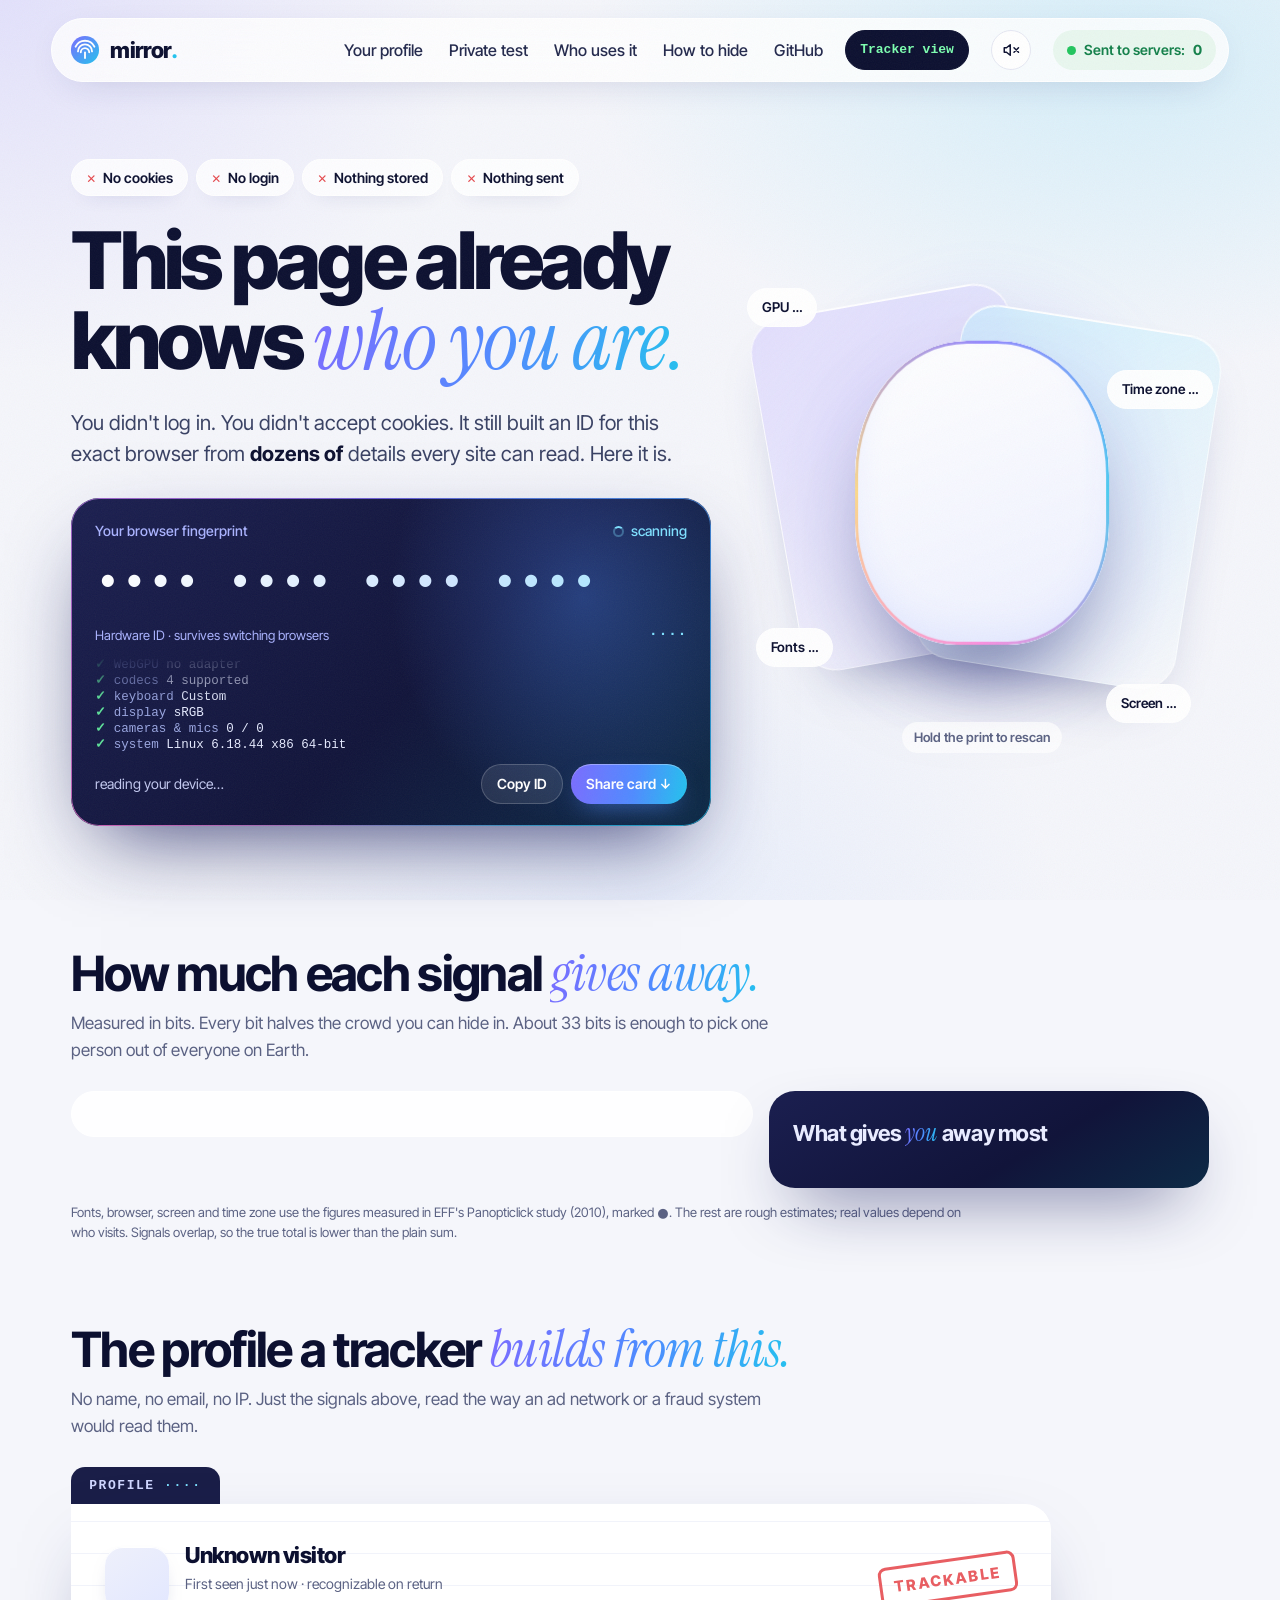
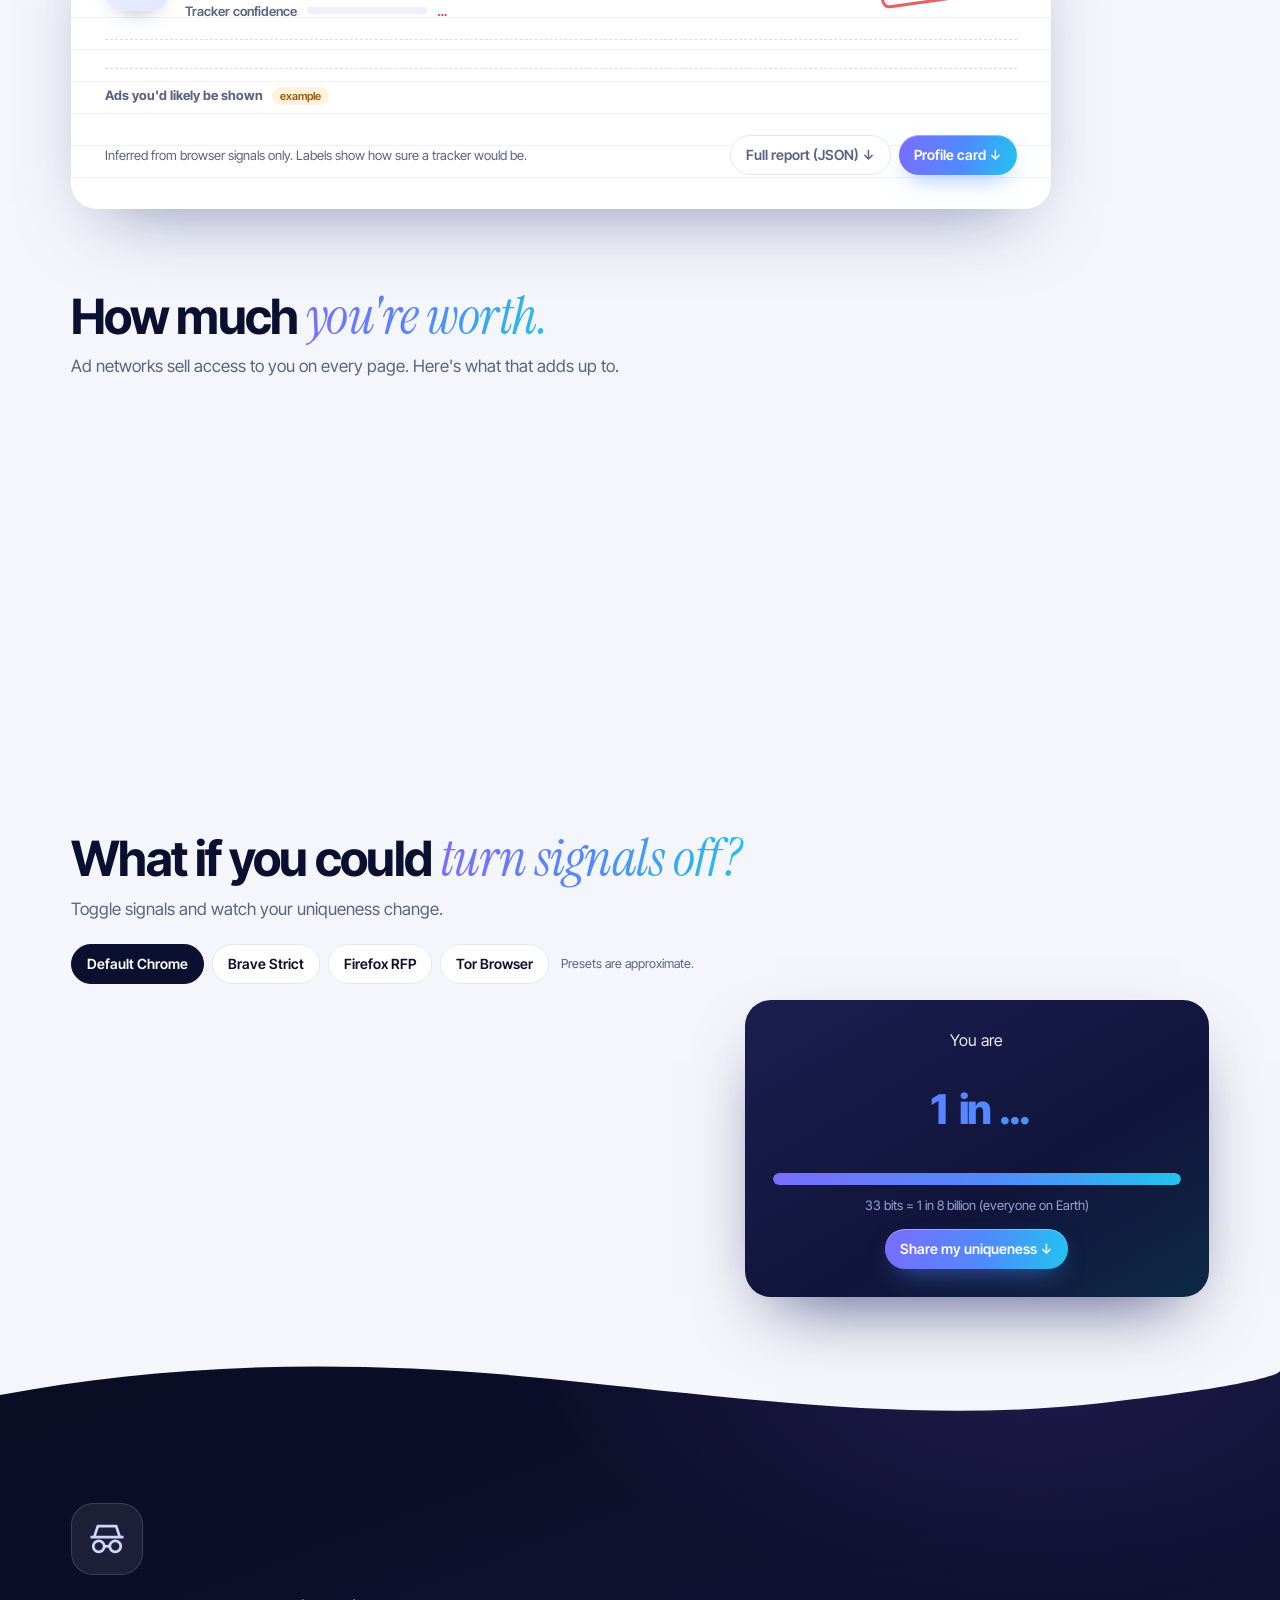
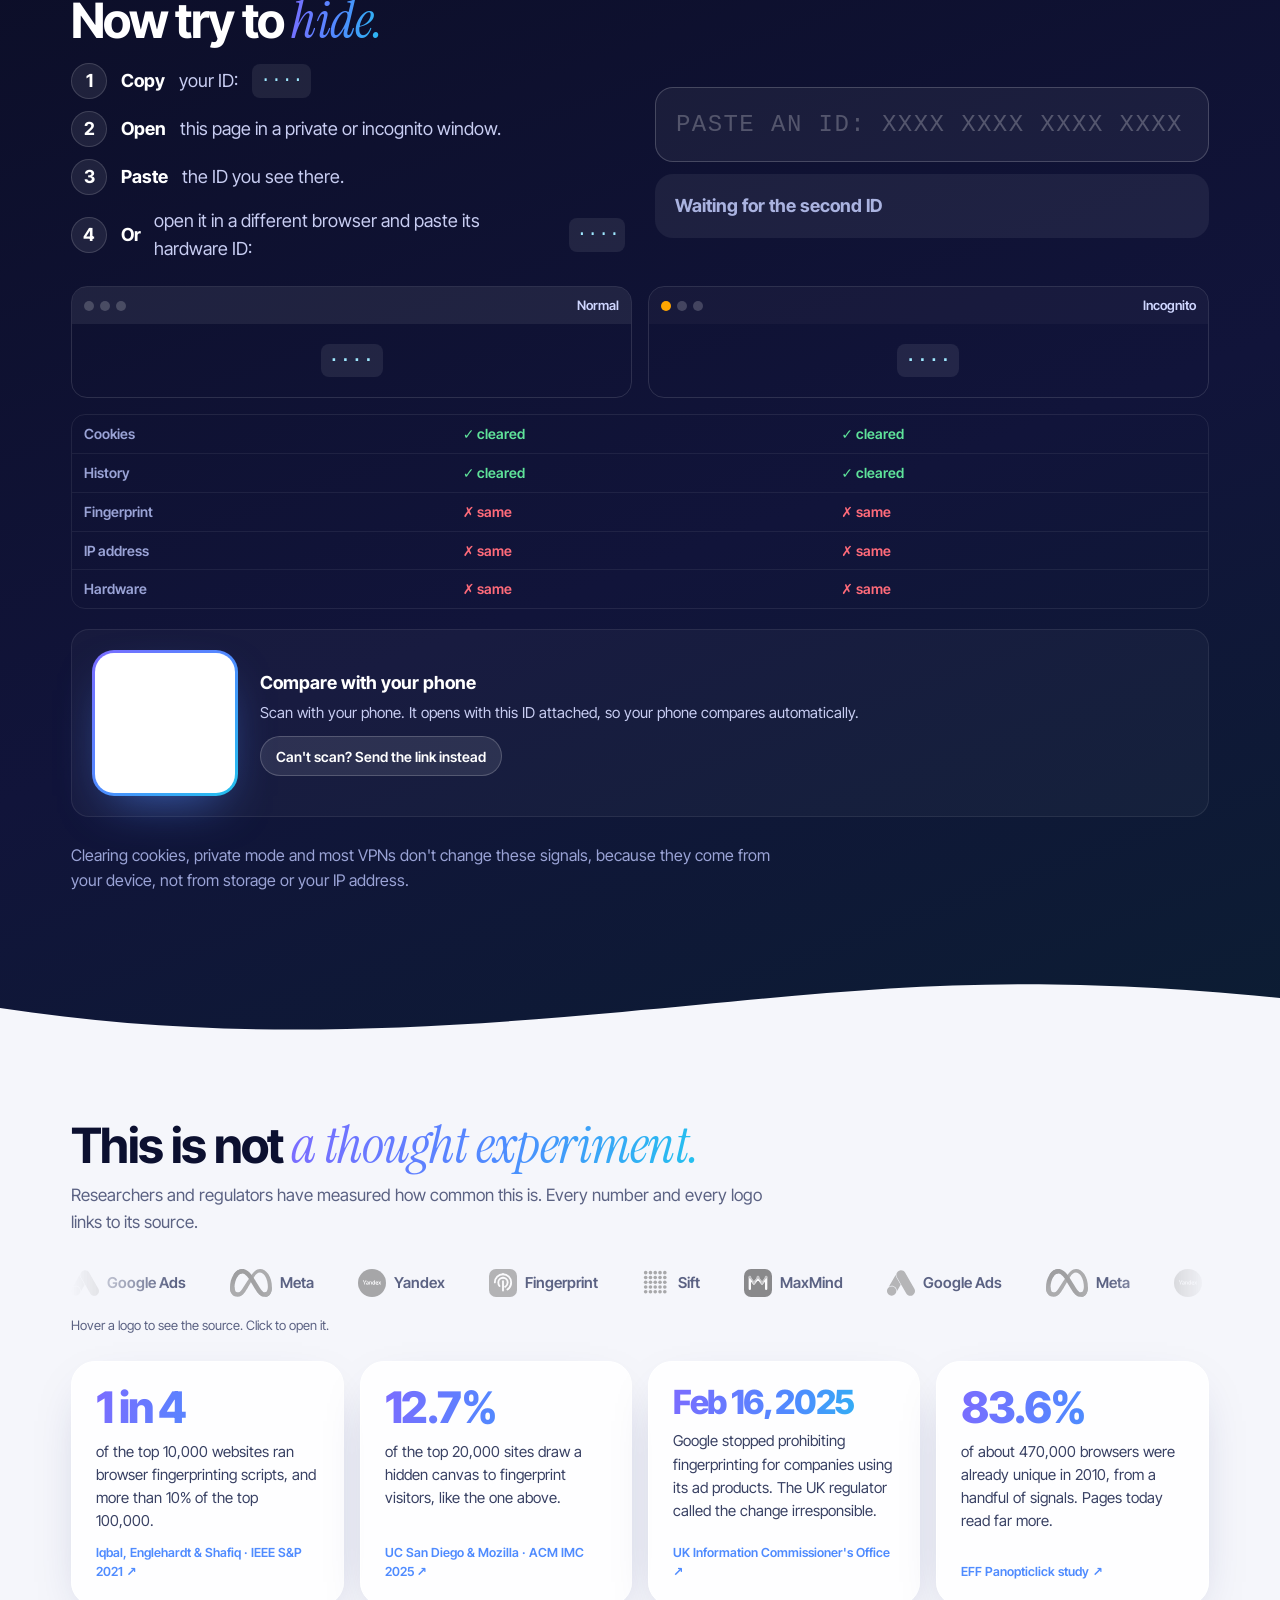
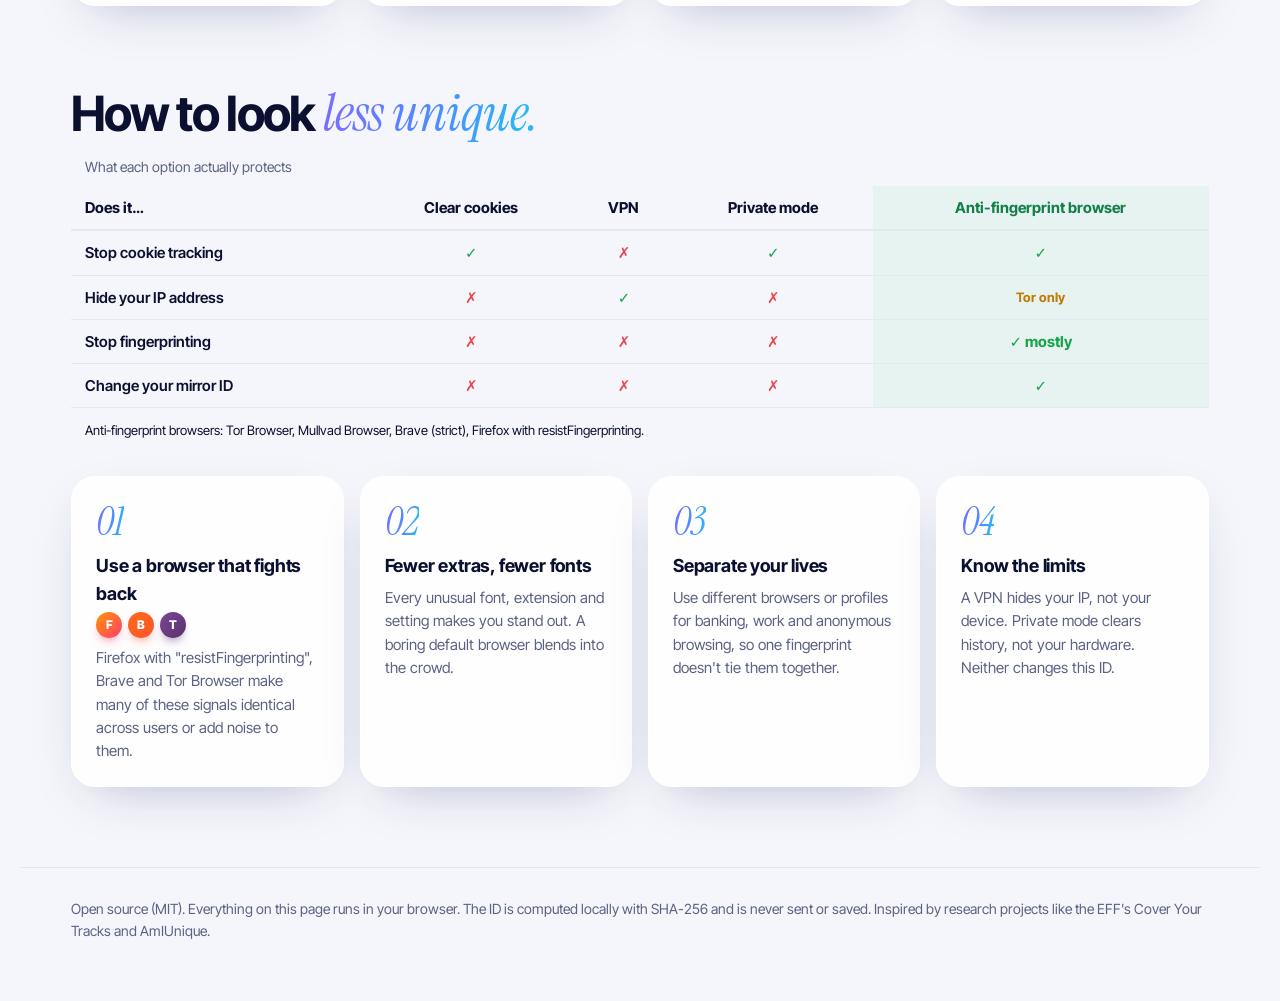
==== commit 7a5de369: "values fly into the print, red sweep when caught, tap a signal to see your value and code, CPM sourc" ====
--- a/index.html
+++ b/index.html
@@ -31,6 +31,7 @@
 <a class="skip" href="#main">Skip to content</a>
 <div class="grain" aria-hidden="true"></div>
 <div class="tint" id="tint" aria-hidden="true"></div>
+<div class="catch" id="catch" aria-hidden="true"></div>
 <div class="prog" id="prog" aria-hidden="true"></div>
 
 <header class="top">
@@ -80,6 +81,7 @@
         <div class="hold-ring"></div>
       </div>
       <div class="particles" id="particles"></div>
+      <div class="burst" id="burst" aria-hidden="true"></div>
       <span class="tag t1" id="tg1">GPU …</span>
       <span class="tag t2" id="tg2">Time zone …</span>
       <span class="tag t3" id="tg3">Fonts …</span>
@@ -125,7 +127,8 @@
         <div class="slider-row"><input type="range" id="w-pages" min="20" max="600" value="150" step="10"><b id="w-pv">150</b></div>
         <label for="w-dev">Devices you use</label>
         <div class="slider-row"><input type="range" id="w-dev" min="1" max="5" value="3" step="1"><b id="w-dv">3</b></div>
-        <div class="wc-row"><span>Average CPM</span><b>$2.00</b></div>
+        <div class="wc-row"><span>Average CPM <a class="why" href="https://owlclaw.com/benchmarks/programmatic-ads-benchmarks" target="_blank" rel="noopener noreferrer">why $2?</a></span><b>$2.00</b></div>
+        <p class="wc-src">Open-exchange display ads typically sell for $1–4 per 1,000 views (DoubleVerify, 2025). $2 is a mid-range estimate; real prices vary by country and season.</p>
         <div class="wc-row"><span>Per year</span><b class="wc-big" id="w-year">$109.50</b></div>
       </div>
       <div class="wc-right">
@@ -189,30 +192,25 @@
 
   <section class="band" id="who">
     <h2>This is not <em>a thought experiment.</em></h2>
-    <p class="sub">Researchers and regulators have measured how common this is. Every number links to its source.</p>
+    <p class="sub">Researchers and regulators have measured how common this is. Every number and every logo links to its source.</p>
     <div class="logo-row" aria-label="Companies documented in research as using or enabling fingerprinting">
       <div class="logo-track"><div class="logo-set">
-      <span class="co" title="Google Ads"><svg fill="#4285F4" role="img" viewBox="0 0 24 24" xmlns="http://www.w3.org/2000/svg"><title>Google Ads</title><path d="M3.9998 22.9291C1.7908 22.9291 0 21.1383 0 18.9293s1.7908-3.9998 3.9998-3.9998 3.9998 1.7908 3.9998 3.9998-1.7908 3.9998-3.9998 3.9998zm19.4643-6.0004L15.4632 3.072C14.3586 1.1587 11.9121.5028 9.9988 1.6074S7.4295 5.1585 8.5341 7.0718l8.0009 13.8567c1.1046 1.9133 3.5511 2.5679 5.4644 1.4646 1.9134-1.1046 2.568-3.5511 1.4647-5.4644zM7.5137 4.8438L1.5645 15.1484A4.5 4.5 0 0 1 4 14.4297c2.5597-.0075 4.6248 2.1585 4.4941 4.7148l3.2168-5.5723-3.6094-6.25c-.4499-.7793-.6322-1.6394-.5878-2.4784z"/></svg><b>Google Ads</b></span>
-      <span class="co" title="Meta"><svg xmlns="http://www.w3.org/2000/svg" width="256" height="171" preserveAspectRatio="xMidYMid" viewBox="0 0 256 171"><defs><linearGradient id="meta-a" x1="13.878%" x2="89.144%" y1="55.934%" y2="58.694%"><stop offset="0%" stop-color="#0064E1"/><stop offset="40%" stop-color="#0064E1"/><stop offset="83%" stop-color="#0073EE"/><stop offset="100%" stop-color="#0082FB"/></linearGradient><linearGradient id="meta-b" x1="54.315%" x2="54.315%" y1="82.782%" y2="39.307%"><stop offset="0%" stop-color="#0082FB"/><stop offset="100%" stop-color="#0064E0"/></linearGradient></defs><path fill="#0081FB" d="M27.651 112.136c0 9.775 2.146 17.28 4.95 21.82 3.677 5.947 9.16 8.466 14.751 8.466 7.211 0 13.808-1.79 26.52-19.372 10.185-14.092 22.186-33.874 30.26-46.275l13.675-21.01c9.499-14.591 20.493-30.811 33.1-41.806C161.196 4.985 172.298 0 183.47 0c18.758 0 36.625 10.87 50.3 31.257C248.735 53.584 256 81.707 256 110.729c0 17.253-3.4 29.93-9.187 39.946-5.591 9.686-16.488 19.363-34.818 19.363v-27.616c15.695 0 19.612-14.422 19.612-30.927 0-23.52-5.484-49.623-17.564-68.273-8.574-13.23-19.684-21.313-31.907-21.313-13.22 0-23.859 9.97-35.815 27.75-6.356 9.445-12.882 20.956-20.208 33.944l-8.066 14.289c-16.203 28.728-20.307 35.271-28.408 46.07-14.2 18.91-26.324 26.076-42.287 26.076-18.935 0-30.91-8.2-38.325-20.556C2.973 139.413 0 126.202 0 111.148l27.651.988Z"/><path fill="url(#meta-a)" d="M21.802 33.206C34.48 13.666 52.774 0 73.757 0 85.91 0 97.99 3.597 110.605 13.897c13.798 11.261 28.505 29.805 46.853 60.368l6.58 10.967c15.881 26.459 24.917 40.07 30.205 46.49 6.802 8.243 11.565 10.7 17.752 10.7 15.695 0 19.612-14.422 19.612-30.927l24.393-.766c0 17.253-3.4 29.93-9.187 39.946-5.591 9.686-16.488 19.363-34.818 19.363-11.395 0-21.49-2.475-32.654-13.007-8.582-8.083-18.615-22.443-26.334-35.352l-22.96-38.352C118.528 64.08 107.96 49.73 101.845 43.23c-6.578-6.988-15.036-15.428-28.532-15.428-10.923 0-20.2 7.666-27.963 19.39L21.802 33.206Z"/><path fill="url(#meta-b)" d="M73.312 27.802c-10.923 0-20.2 7.666-27.963 19.39-10.976 16.568-17.698 41.245-17.698 64.944 0 9.775 2.146 17.28 4.95 21.82L9.027 149.482C2.973 139.413 0 126.202 0 111.148 0 83.772 7.514 55.24 21.802 33.206 34.48 13.666 52.774 0 73.757 0l-.445 27.802Z"/></svg><b>Meta</b></span>
-      <span class="co" title="Amazon"><svg xmlns="http://www.w3.org/2000/svg" xmlns:xlink="http://www.w3.org/1999/xlink" width="603" height="182" style="fill:#221f1f" viewBox="0 0 603 182"><path d="M374.006 142.184c-35 25.797-85.729 39.561-129.406 39.561-61.242 0-116.376-22.651-158.087-60.325-3.278-2.962-.341-7 3.591-4.693 45.015 26.191 100.673 41.947 158.166 41.947 38.775 0 81.43-8.022 120.65-24.67 5.925-2.516 10.88 3.88 5.086 8.18" style="fill:#f90"/><path d="M388.557 125.536c-4.457-5.715-29.573-2.7-40.846-1.363-3.434.42-3.959-2.57-.865-4.719 20.003-14.078 52.827-10.015 56.654-5.296 3.828 4.745-.996 37.648-19.793 53.352-2.884 2.411-5.637 1.127-4.352-2.072 4.22-10.539 13.685-34.16 9.202-39.902" style="fill:#f90"/><path d="M348.497 20.066V6.381c0-2.071 1.573-3.46 3.461-3.46h61.269c1.966 0 3.54 1.415 3.54 3.46V18.1c-.027 1.966-1.679 4.535-4.615 8.599l-31.749 45.329c11.798-.289 24.25 1.468 34.947 7.498 2.412 1.363 3.068 3.356 3.251 5.322V99.45c0 1.992-2.202 4.325-4.509 3.12-18.85-9.884-43.887-10.96-64.73.104-2.123 1.154-4.351-1.153-4.351-3.146V85.661c0-2.229.026-6.03 2.254-9.412L384.047 23.5h-32.01c-1.967 0-3.54-1.39-3.54-3.434m-223.498 85.388h-18.64c-1.783-.13-3.199-1.468-3.33-3.172V6.617c0-1.914 1.6-3.435 3.592-3.435h17.382c1.809.079 3.25 1.468 3.382 3.199v12.505h.34c4.536-12.086 13.056-17.722 24.54-17.722 11.666 0 18.954 5.636 24.198 17.722 4.509-12.086 14.76-17.722 25.744-17.722 7.813 0 16.36 3.224 21.577 10.46 5.899 8.049 4.693 19.741 4.693 29.992l-.026 60.378c0 1.913-1.6 3.46-3.592 3.46h-18.614c-1.862-.13-3.356-1.625-3.356-3.46V51.29c0-4.037.367-14.104-.524-17.932-1.39-6.423-5.558-8.232-10.959-8.232-4.51 0-9.228 3.015-11.142 7.839s-1.73 12.898-1.73 18.325v50.704c0 1.913-1.6 3.46-3.592 3.46h-18.614c-1.888-.13-3.356-1.625-3.356-3.46l-.026-50.704c0-10.67 1.757-26.374-11.483-26.374-13.397 0-12.872 15.31-12.872 26.374v50.704c0 1.913-1.6 3.46-3.592 3.46M469.514 1.164c27.66 0 42.629 23.752 42.629 53.954 0 29.18-16.543 52.329-42.629 52.329-27.16 0-41.947-23.753-41.947-53.352 0-29.782 14.97-52.931 41.947-52.931m.158 19.531c-13.738 0-14.603 18.719-14.603 30.386 0 11.692-.184 36.65 14.445 36.65 14.446 0 15.128-20.134 15.128-32.403 0-8.075-.341-17.723-2.78-25.378-2.097-6.66-6.265-9.255-12.19-9.255m78.336 84.759h-18.562c-1.861-.13-3.356-1.625-3.356-3.46l-.026-95.692c.157-1.756 1.704-3.12 3.592-3.12h17.277c1.625.079 2.962 1.18 3.33 2.674v14.63h.34c5.217-13.083 12.532-19.322 25.404-19.322 8.363 0 16.517 3.015 21.76 11.273 4.877 7.655 4.877 20.528 4.877 29.782v60.22c-.21 1.678-1.757 3.015-3.592 3.015h-18.693c-1.704-.13-3.12-1.39-3.303-3.015V50.478c0-10.461 1.206-25.772-11.667-25.772-4.535 0-8.704 3.042-10.775 7.656-2.621 5.846-2.962 11.666-2.962 18.116v51.516c-.026 1.913-1.652 3.46-3.644 3.46"/><use xlink:href="#amz-a" transform="translate(244.367)"/><path id="amz-a" d="M55.288 59.758v-4.037c-13.475 0-27.71 2.884-27.71 18.771 0 8.049 4.168 13.502 11.325 13.502 5.243 0 9.936-3.225 12.898-8.468 3.67-6.45 3.487-12.506 3.487-19.768m18.798 45.434c-1.232 1.101-3.015 1.18-4.405.446-6.187-5.139-7.288-7.524-10.696-12.427-10.225 10.434-17.46 13.554-30.726 13.554-15.678 0-27.895-9.674-27.895-29.048 0-15.127 8.206-25.43 19.872-30.464 10.12-4.457 24.25-5.244 35.052-6.476v-2.412c0-4.43.341-9.674-2.254-13.501-2.281-3.435-6.633-4.85-10.46-4.85-7.106 0-13.45 3.644-14.997 11.194-.315 1.678-1.547 3.33-3.225 3.408l-18.09-1.94c-1.52-.34-3.198-1.573-2.778-3.906C7.652 6.853 27.446.246 45.169.246c9.07 0 20.92 2.412 28.078 9.28 9.07 8.469 8.206 19.768 8.206 32.064v29.048c0 8.73 3.618 12.558 7.026 17.277 1.206 1.678 1.468 3.697-.053 4.955-3.801 3.172-10.565 9.071-14.288 12.375z"/></svg><b>Amazon</b></span>
-      <span class="co" title="Criteo"><svg xmlns="http://www.w3.org/2000/svg" clip-rule="evenodd" fill-rule="evenodd" stroke-linejoin="round" stroke-miterlimit="2" viewBox="0 0 560 400"><g fill="#fe5000" fill-rule="nonzero" transform="matrix(.430005 0 0 .430005 -42.5251 64.785)"><path d="m609.1 401.4-35.8-53.2c-2.7-4.1-1.7-9.6 2.4-12.3h.1c16.4-11 26.7-30.7 26.7-53.4 0-38.9-32.5-69.6-72.6-69.6h-86.1c-3.3 0-5.9 2.6-5.9 5.9v37.7c0 1.6 1.2 2.8 2.8 2.9 29.1 1.6 52.6 26.7 52.6 55.4 0 28.9-23.7 53.5-52.6 55.1-1.5.1-2.8 1.4-2.8 2.9v36.6c0 3.3 2.6 5.9 5.9 5.9h50c3.3 0 5.9-2.6 5.9-5.9v-17.6c0-12.5 10.8-15.6 19.1-5.8l21 26.3c1.9 1.9 4.5 3 7.1 3h54.8c4.9 0 8.9-3.9 8.9-8.8.1-1.9-.5-3.6-1.5-5.1z"/><path d="m636.6 212.7h43.4c3.3 0 5.9 2.6 5.9 5.9v190.6c0 3.3-2.6 5.9-5.9 5.9h-43.4c-3.3 0-5.9-2.6-5.9-5.9v-190.6c0-3.2 2.6-5.9 5.9-5.9z"/><path d="m756.3 262.7h-45.7c-3.2 0-5.9-2.6-5.9-5.8v-38.2c0-3.3 2.6-5.9 5.9-5.9h151.4c3.3 0 5.9 2.6 5.9 5.9v38.2c0 3.3-2.6 5.9-5.9 5.9h-44.6c-1.6 0-2.9 1.3-2.9 3v143.5c0 3.3-2.6 5.9-5.9 5.9h-43.4c-3.3 0-5.9-2.6-5.9-5.9v-143.7c-.1-1.6-1.4-2.9-3-2.9z"/><path d="m893.4 212.7h137.5c3.3 0 5.9 2.6 5.9 5.9v37.9c0 3.3-2.6 5.9-5.9 5.9h-85.2c-1.7 0-3 1.3-3 3v22c0 1.6 1.3 2.9 2.9 2.9h79.2c3.3 0 5.9 2.6 5.9 5.9v33.5c0 3.3-2.6 5.9-5.9 5.9h-79.1c-1.6 0-3 1.3-3 2.9v24.9c0 1.6 1.4 2.9 3 2.9h87.5c3.3 0 5.9 2.6 5.9 5.9v37c0 3.3-2.6 5.9-5.9 5.9h-139.8c-3.3 0-5.9-2.6-5.9-5.9v-190.6c0-3.2 2.6-5.9 5.9-5.9z"/><path d="m1165 209.8c-61.8 0-111.5 47-111.5 104.8s49.7 104.5 111.5 104.5c62.1 0 111.8-46.8 111.8-104.5-.1-57.7-49.7-104.8-111.8-104.8zm0 160c-30.4.1-55.1-24.5-55.2-54.8v-.3c0-29.9 24.7-55.5 55.2-55.5s55.5 25.8 55.5 55.5c0 29.8-25.2 55.1-55.5 55.1z"/><path d="m333.6 209.8c31.5 0 59.7 13.4 79.8 34.9 2.2 2.4 2.1 6.1-.3 8.3-.1.1-.1.1-.2.2l-28.6 23.9c-2.3 1.9-5.7 1.8-7.9-.3-11.4-11.2-26.8-17.5-42.8-17.6-30.5 0-55.2 23.2-55.2 54.9s24.7 54.6 55.2 54.6c16-.1 31.3-6.4 42.8-17.6 2.2-2.1 5.6-2.3 7.9-.4l28.6 24c2.5 2.1 2.8 5.8.8 8.3-.1.1-.1.2-.2.2-20.1 21.4-48.3 34.9-79.8 34.9-61 0-110.4-43.8-110.4-103.9s49.3-104.4 110.3-104.4z"/></g></svg><b>Criteo</b></span>
-      <span class="co" title="Yandex"><svg xmlns="http://www.w3.org/2000/svg" viewBox="0 0 1024 1024">    <circle cx="512" cy="512" r="512" style="fill:#fc3f1d"/>    <path d="M390.3 542.51q0 14 1.37 28.06h-26.54a35.68 35.68 0 0 1-2.06-9.12h-1.14c-5.26 5.48-12.13 10.72-28.14 10.72-21 0-35.23-13-35.23-36.27s18.53-37 60.17-37h4.35v-6.39c0-12.32-5.95-16.88-19-16.88-14 0-30 5.93-37.29 11.41v-22.56a81.65 81.65 0 0 1 40.5-10.48c28.83 0 43 10.49 43 38.33ZM363.07 517h-3.89c-23.34 0-32.71 4.79-32.71 18.25 0 10.27 5.72 17.11 17.16 17.11 9.61 0 16-4.11 19.45-9.13Zm76.64 53.61h-27.22V455.82H439l.69 9.58h1.37c5.49-5.48 15.1-11.41 31.34-11.41 22.19 0 31.34 10 31.34 32.85v83.73h-27.2v-81c0-8.67-4.35-12.78-14-12.78-9.84 0-17.84 5.25-22.88 11.41ZM522.07 514c0-38.33 18.3-60.46 44.61-60.46 11.9 0 22 5.48 28.83 15.74V412h27.22v158.57h-25.17l-1.37-14.83c-7.32 11.18-17.84 17.11-30.65 17.11-25.62 0-43.47-21-43.47-58.86m28.14 0c0 26 7.32 37.41 22.19 37.41 15.33 0 23.11-11.63 23.11-38.33 0-26.46-7.32-38.1-22-38.1-15.56 0-23.33 11.86-23.33 39m144.35 58.86c-34.77 0-54.45-19.39-54.45-59.32 0-34.68 15.79-60 49-60 27.22 0 44.84 15.06 44.84 55v14.37h-65.67c1.14 19.16 8.69 28.52 28.6 28.52 13.27 0 27.45-5 35.92-10.72v22.13c-8 5.47-20.82 10-38.2 10m-26.31-70h38v-2.28c0-14.37-4.12-25.55-17.62-25.55-13 0-19.67 9.58-20.36 27.83m122.62 29-23.11 38.78h-27.71l36.15-59.77-34.77-55h30.65l22 34.68 19.67-34.68H841l-32.49 55.67L846 570.57h-30.65Zm-532.6 38.76v-19.39c0-26.24-4.58-38.1-15.1-60.91L207.28 412H178l42.32 91.48c8.69 18.71 11.21 29.43 11.21 51.1v16Zm18.07-81.9L310.23 412h-28.14l-33.4 76.66Z" style="fill:#fff"/> </svg><b>Yandex</b></span>
-      <span class="co" title="The Trade Desk"><svg xmlns="http://www.w3.org/2000/svg" viewBox="0 0 26.342 26.812"><g fill="#0c0c27" transform="scale(1)"><path d="m7.114 19.549v5.832c-4.227-2.232-7.114-6.73-7.114-11.915 0-1.9.388-3.707 1.09-5.345h5.386c-1.134 1.473-1.812 3.328-1.812 5.345 0 2.37.936 4.518 2.45 6.083z"/><path d="m26.342 13.465c0 7.41-5.897 13.415-13.171 13.415-.793 0-1.571-.073-2.327-.21v-4.868c.739.213 1.519.328 2.327.328 4.696 0 8.506-3.88 8.506-8.665 0-2.38-.942-4.538-2.469-6.103v-5.825c4.237 2.23 7.134 6.735 7.134 11.928z"/><path d="m5.805.125v4.745h5.042v10.258h4.674v-15.003z"/></g></svg><b>The Trade Desk</b></span>
-      <span class="co" title="Fingerprint"><svg xmlns="http://www.w3.org/2000/svg" viewBox="0 0 24 24"><rect width="24" height="24" rx="6" fill="#FF5D22"/><g fill="none" stroke="#fff" stroke-width="1.6" stroke-linecap="round"><path d="M12 4.5a7 7 0 0 0-7 7"/><path d="M12 4.5a7 7 0 0 1 7 7c0 2.4-1 4.5-3.2 6"/><path d="M12 7.5a4 4 0 0 0-4 4c0 1.3.4 2.3 1 3.1"/><path d="M12 7.5a4 4 0 0 1 4 4c0 1.6-.8 2.9-2.2 3.8"/><path d="M12 10.5v8"/></g></svg><b>Fingerprint</b></span>
-      <span class="co" title="Sift"><svg xmlns="http://www.w3.org/2000/svg" viewBox="0 0 48 48"><g fill="#2e69ff"><circle cx="6.3" cy="6.3" r="3.1"/><circle cx="6.3" cy="14.5" r="3.1"/><circle cx="6.3" cy="22.7" r="3.1"/><circle cx="6.3" cy="30.9" r="3.1"/><circle cx="6.3" cy="39.1" r="3.1"/><circle cx="14.5" cy="6.3" r="3.1"/><circle cx="14.5" cy="14.5" r="3.1"/><circle cx="14.5" cy="22.7" r="3.1"/><circle cx="14.5" cy="30.9" r="3.1"/><circle cx="14.5" cy="39.1" r="3.1"/><circle cx="22.7" cy="6.3" r="3.1"/><circle cx="22.7" cy="14.5" r="3.1"/><circle cx="22.7" cy="22.7" r="3.1"/><circle cx="22.7" cy="30.9" r="3.1"/><circle cx="22.7" cy="39.1" r="3.1"/><circle cx="30.9" cy="6.3" r="3.1"/><circle cx="30.9" cy="14.5" r="3.1"/><circle cx="30.9" cy="22.7" r="3.1"/><circle cx="30.9" cy="30.9" r="3.1"/><circle cx="30.9" cy="39.1" r="3.1"/><circle cx="39.1" cy="6.3" r="3.1"/><circle cx="39.1" cy="14.5" r="3.1"/><circle cx="39.1" cy="22.7" r="3.1"/><circle cx="39.1" cy="30.9" r="3.1"/><circle cx="39.1" cy="39.1" r="3.1"/></g></svg><b>Sift</b></span>
-      <span class="co" title="MaxMind"><svg xmlns="http://www.w3.org/2000/svg" viewBox="0 0 24 24"><rect width="24" height="24" rx="6" fill="#003A5C"/><g fill="none" stroke-width="2" stroke-linecap="round" stroke-linejoin="round"><path d="M5 17V8l3.5 4.5L12 8l3.5 4.5L19 8v9" stroke="#fff"/><circle cx="5" cy="7" r="1.2" fill="#56B4E8" stroke="none"/><circle cx="8.5" cy="11.5" r="1.2" fill="#3D9CD8" stroke="none"/><circle cx="12" cy="7" r="1.2" fill="#56B4E8" stroke="none"/><circle cx="15.5" cy="11.5" r="1.2" fill="#3D9CD8" stroke="none"/><circle cx="19" cy="7" r="1.2" fill="#56B4E8" stroke="none"/><line x1="5" y1="7" x2="8.5" y2="11.5" stroke="#4AA8E0" stroke-width="1.2"/><line x1="8.5" y1="11.5" x2="12" y2="7" stroke="#4AA8E0" stroke-width="1.2"/><line x1="12" y1="7" x2="15.5" y2="11.5" stroke="#4AA8E0" stroke-width="1.2"/><line x1="15.5" y1="11.5" x2="19" y2="7" stroke="#4AA8E0" stroke-width="1.2"/></g></svg><b>MaxMind</b></span>
+      <a class="co" href="https://ico.org.uk/about-the-ico/media-centre/news-and-blogs/2024/12/our-response-to-google-s-policy-change-on-fingerprinting/" target="_blank" rel="noopener noreferrer" title="UK ICO: Google allowed fingerprinting in its ad products from Feb 2025"><svg fill="#4285F4" role="img" viewBox="0 0 24 24" xmlns="http://www.w3.org/2000/svg"><title>Google Ads</title><path d="M3.9998 22.9291C1.7908 22.9291 0 21.1383 0 18.9293s1.7908-3.9998 3.9998-3.9998 3.9998 1.7908 3.9998 3.9998-1.7908 3.9998-3.9998 3.9998zm19.4643-6.0004L15.4632 3.072C14.3586 1.1587 11.9121.5028 9.9988 1.6074S7.4295 5.1585 8.5341 7.0718l8.0009 13.8567c1.1046 1.9133 3.5511 2.5679 5.4644 1.4646 1.9134-1.1046 2.568-3.5511 1.4647-5.4644zM7.5137 4.8438L1.5645 15.1484A4.5 4.5 0 0 1 4 14.4297c2.5597-.0075 4.6248 2.1585 4.4941 4.7148l3.2168-5.5723-3.6094-6.25c-.4499-.7793-.6322-1.6394-.5878-2.4784z"/></svg><b>Google Ads</b><span class="co-src">UK ICO: Google allowed fingerprinting in its ad products from Feb 2025 ↗</span></a>
+      <a class="co" href="https://petsymposium.org/popets/2024/popets-2024-0086.php" target="_blank" rel="noopener noreferrer" title="PoPETs 2024: Meta matches site visitors using fingerprinting data such as IP and user agent"><svg xmlns="http://www.w3.org/2000/svg" width="256" height="171" preserveAspectRatio="xMidYMid" viewBox="0 0 256 171"><defs><linearGradient id="meta-a" x1="13.878%" x2="89.144%" y1="55.934%" y2="58.694%"><stop offset="0%" stop-color="#0064E1"/><stop offset="40%" stop-color="#0064E1"/><stop offset="83%" stop-color="#0073EE"/><stop offset="100%" stop-color="#0082FB"/></linearGradient><linearGradient id="meta-b" x1="54.315%" x2="54.315%" y1="82.782%" y2="39.307%"><stop offset="0%" stop-color="#0082FB"/><stop offset="100%" stop-color="#0064E0"/></linearGradient></defs><path fill="#0081FB" d="M27.651 112.136c0 9.775 2.146 17.28 4.95 21.82 3.677 5.947 9.16 8.466 14.751 8.466 7.211 0 13.808-1.79 26.52-19.372 10.185-14.092 22.186-33.874 30.26-46.275l13.675-21.01c9.499-14.591 20.493-30.811 33.1-41.806C161.196 4.985 172.298 0 183.47 0c18.758 0 36.625 10.87 50.3 31.257C248.735 53.584 256 81.707 256 110.729c0 17.253-3.4 29.93-9.187 39.946-5.591 9.686-16.488 19.363-34.818 19.363v-27.616c15.695 0 19.612-14.422 19.612-30.927 0-23.52-5.484-49.623-17.564-68.273-8.574-13.23-19.684-21.313-31.907-21.313-13.22 0-23.859 9.97-35.815 27.75-6.356 9.445-12.882 20.956-20.208 33.944l-8.066 14.289c-16.203 28.728-20.307 35.271-28.408 46.07-14.2 18.91-26.324 26.076-42.287 26.076-18.935 0-30.91-8.2-38.325-20.556C2.973 139.413 0 126.202 0 111.148l27.651.988Z"/><path fill="url(#meta-a)" d="M21.802 33.206C34.48 13.666 52.774 0 73.757 0 85.91 0 97.99 3.597 110.605 13.897c13.798 11.261 28.505 29.805 46.853 60.368l6.58 10.967c15.881 26.459 24.917 40.07 30.205 46.49 6.802 8.243 11.565 10.7 17.752 10.7 15.695 0 19.612-14.422 19.612-30.927l24.393-.766c0 17.253-3.4 29.93-9.187 39.946-5.591 9.686-16.488 19.363-34.818 19.363-11.395 0-21.49-2.475-32.654-13.007-8.582-8.083-18.615-22.443-26.334-35.352l-22.96-38.352C118.528 64.08 107.96 49.73 101.845 43.23c-6.578-6.988-15.036-15.428-28.532-15.428-10.923 0-20.2 7.666-27.963 19.39L21.802 33.206Z"/><path fill="url(#meta-b)" d="M73.312 27.802c-10.923 0-20.2 7.666-27.963 19.39-10.976 16.568-17.698 41.245-17.698 64.944 0 9.775 2.146 17.28 4.95 21.82L9.027 149.482C2.973 139.413 0 126.202 0 111.148 0 83.772 7.514 55.24 21.802 33.206 34.48 13.666 52.774 0 73.757 0l-.445 27.802Z"/></svg><b>Meta</b><span class="co-src">PoPETs 2024: Meta matches site visitors using fingerprinting data such as IP and user agent ↗</span></a>
+      <a class="co" href="https://arxiv.org/abs/2210.11300" target="_blank" rel="noopener noreferrer" title="TU Berlin 2021: fingerprinting script networks traced to Google, Yandex, MaxMind, Sift and FingerprintJS"><svg xmlns="http://www.w3.org/2000/svg" viewBox="0 0 1024 1024">    <circle cx="512" cy="512" r="512" style="fill:#fc3f1d"/>    <path d="M390.3 542.51q0 14 1.37 28.06h-26.54a35.68 35.68 0 0 1-2.06-9.12h-1.14c-5.26 5.48-12.13 10.72-28.14 10.72-21 0-35.23-13-35.23-36.27s18.53-37 60.17-37h4.35v-6.39c0-12.32-5.95-16.88-19-16.88-14 0-30 5.93-37.29 11.41v-22.56a81.65 81.65 0 0 1 40.5-10.48c28.83 0 43 10.49 43 38.33ZM363.07 517h-3.89c-23.34 0-32.71 4.79-32.71 18.25 0 10.27 5.72 17.11 17.16 17.11 9.61 0 16-4.11 19.45-9.13Zm76.64 53.61h-27.22V455.82H439l.69 9.58h1.37c5.49-5.48 15.1-11.41 31.34-11.41 22.19 0 31.34 10 31.34 32.85v83.73h-27.2v-81c0-8.67-4.35-12.78-14-12.78-9.84 0-17.84 5.25-22.88 11.41ZM522.07 514c0-38.33 18.3-60.46 44.61-60.46 11.9 0 22 5.48 28.83 15.74V412h27.22v158.57h-25.17l-1.37-14.83c-7.32 11.18-17.84 17.11-30.65 17.11-25.62 0-43.47-21-43.47-58.86m28.14 0c0 26 7.32 37.41 22.19 37.41 15.33 0 23.11-11.63 23.11-38.33 0-26.46-7.32-38.1-22-38.1-15.56 0-23.33 11.86-23.33 39m144.35 58.86c-34.77 0-54.45-19.39-54.45-59.32 0-34.68 15.79-60 49-60 27.22 0 44.84 15.06 44.84 55v14.37h-65.67c1.14 19.16 8.69 28.52 28.6 28.52 13.27 0 27.45-5 35.92-10.72v22.13c-8 5.47-20.82 10-38.2 10m-26.31-70h38v-2.28c0-14.37-4.12-25.55-17.62-25.55-13 0-19.67 9.58-20.36 27.83m122.62 29-23.11 38.78h-27.71l36.15-59.77-34.77-55h30.65l22 34.68 19.67-34.68H841l-32.49 55.67L846 570.57h-30.65Zm-532.6 38.76v-19.39c0-26.24-4.58-38.1-15.1-60.91L207.28 412H178l42.32 91.48c8.69 18.71 11.21 29.43 11.21 51.1v16Zm18.07-81.9L310.23 412h-28.14l-33.4 76.66Z" style="fill:#fff"/> </svg><b>Yandex</b><span class="co-src">TU Berlin 2021: fingerprinting script networks traced to Google, Yandex, MaxMind, Sift and FingerprintJS ↗</span></a>
+      <a class="co" href="https://github.com/fingerprintjs/fingerprintjs" target="_blank" rel="noopener noreferrer" title="Sells browser fingerprinting as its core product (FingerprintJS)"><svg xmlns="http://www.w3.org/2000/svg" viewBox="0 0 24 24"><rect width="24" height="24" rx="6" fill="#FF5D22"/><g fill="none" stroke="#fff" stroke-width="1.6" stroke-linecap="round"><path d="M12 4.5a7 7 0 0 0-7 7"/><path d="M12 4.5a7 7 0 0 1 7 7c0 2.4-1 4.5-3.2 6"/><path d="M12 7.5a4 4 0 0 0-4 4c0 1.3.4 2.3 1 3.1"/><path d="M12 7.5a4 4 0 0 1 4 4c0 1.6-.8 2.9-2.2 3.8"/><path d="M12 10.5v8"/></g></svg><b>Fingerprint</b><span class="co-src">Sells browser fingerprinting as its core product (FingerprintJS) ↗</span></a>
+      <a class="co" href="https://arxiv.org/abs/2210.11300" target="_blank" rel="noopener noreferrer" title="TU Berlin 2021: fingerprinting script networks traced to Google, Yandex, MaxMind, Sift and FingerprintJS"><svg xmlns="http://www.w3.org/2000/svg" viewBox="0 0 48 48"><g fill="#2e69ff"><circle cx="6.3" cy="6.3" r="3.1"/><circle cx="6.3" cy="14.5" r="3.1"/><circle cx="6.3" cy="22.7" r="3.1"/><circle cx="6.3" cy="30.9" r="3.1"/><circle cx="6.3" cy="39.1" r="3.1"/><circle cx="14.5" cy="6.3" r="3.1"/><circle cx="14.5" cy="14.5" r="3.1"/><circle cx="14.5" cy="22.7" r="3.1"/><circle cx="14.5" cy="30.9" r="3.1"/><circle cx="14.5" cy="39.1" r="3.1"/><circle cx="22.7" cy="6.3" r="3.1"/><circle cx="22.7" cy="14.5" r="3.1"/><circle cx="22.7" cy="22.7" r="3.1"/><circle cx="22.7" cy="30.9" r="3.1"/><circle cx="22.7" cy="39.1" r="3.1"/><circle cx="30.9" cy="6.3" r="3.1"/><circle cx="30.9" cy="14.5" r="3.1"/><circle cx="30.9" cy="22.7" r="3.1"/><circle cx="30.9" cy="30.9" r="3.1"/><circle cx="30.9" cy="39.1" r="3.1"/><circle cx="39.1" cy="6.3" r="3.1"/><circle cx="39.1" cy="14.5" r="3.1"/><circle cx="39.1" cy="22.7" r="3.1"/><circle cx="39.1" cy="30.9" r="3.1"/><circle cx="39.1" cy="39.1" r="3.1"/></g></svg><b>Sift</b><span class="co-src">TU Berlin 2021: fingerprinting script networks traced to Google, Yandex, MaxMind, Sift and FingerprintJS ↗</span></a>
+      <a class="co" href="https://arxiv.org/abs/2210.11300" target="_blank" rel="noopener noreferrer" title="TU Berlin 2021: fingerprinting script networks traced to Google, Yandex, MaxMind, Sift and FingerprintJS"><svg xmlns="http://www.w3.org/2000/svg" viewBox="0 0 24 24"><rect width="24" height="24" rx="6" fill="#003A5C"/><g fill="none" stroke-width="2" stroke-linecap="round" stroke-linejoin="round"><path d="M5 17V8l3.5 4.5L12 8l3.5 4.5L19 8v9" stroke="#fff"/><circle cx="5" cy="7" r="1.2" fill="#56B4E8" stroke="none"/><circle cx="8.5" cy="11.5" r="1.2" fill="#3D9CD8" stroke="none"/><circle cx="12" cy="7" r="1.2" fill="#56B4E8" stroke="none"/><circle cx="15.5" cy="11.5" r="1.2" fill="#3D9CD8" stroke="none"/><circle cx="19" cy="7" r="1.2" fill="#56B4E8" stroke="none"/><line x1="5" y1="7" x2="8.5" y2="11.5" stroke="#4AA8E0" stroke-width="1.2"/><line x1="8.5" y1="11.5" x2="12" y2="7" stroke="#4AA8E0" stroke-width="1.2"/><line x1="12" y1="7" x2="15.5" y2="11.5" stroke="#4AA8E0" stroke-width="1.2"/><line x1="15.5" y1="11.5" x2="19" y2="7" stroke="#4AA8E0" stroke-width="1.2"/></g></svg><b>MaxMind</b><span class="co-src">TU Berlin 2021: fingerprinting script networks traced to Google, Yandex, MaxMind, Sift and FingerprintJS ↗</span></a>
       </div><div class="logo-set" aria-hidden="true">
-      <span class="co" title="Google Ads"><svg fill="#4285F4" role="img" viewBox="0 0 24 24" xmlns="http://www.w3.org/2000/svg"><path d="M3.9998 22.9291C1.7908 22.9291 0 21.1383 0 18.9293s1.7908-3.9998 3.9998-3.9998 3.9998 1.7908 3.9998 3.9998-1.7908 3.9998-3.9998 3.9998zm19.4643-6.0004L15.4632 3.072C14.3586 1.1587 11.9121.5028 9.9988 1.6074S7.4295 5.1585 8.5341 7.0718l8.0009 13.8567c1.1046 1.9133 3.5511 2.5679 5.4644 1.4646 1.9134-1.1046 2.568-3.5511 1.4647-5.4644zM7.5137 4.8438L1.5645 15.1484A4.5 4.5 0 0 1 4 14.4297c2.5597-.0075 4.6248 2.1585 4.4941 4.7148l3.2168-5.5723-3.6094-6.25c-.4499-.7793-.6322-1.6394-.5878-2.4784z"/></svg><b>Google Ads</b></span>
-      <span class="co" title="Meta"><svg xmlns="http://www.w3.org/2000/svg" width="256" height="171" preserveAspectRatio="xMidYMid" viewBox="0 0 256 171"><defs><linearGradient id="meta-a2" x1="13.878%" x2="89.144%" y1="55.934%" y2="58.694%"><stop offset="0%" stop-color="#0064E1"/><stop offset="40%" stop-color="#0064E1"/><stop offset="83%" stop-color="#0073EE"/><stop offset="100%" stop-color="#0082FB"/></linearGradient><linearGradient id="meta-b2" x1="54.315%" x2="54.315%" y1="82.782%" y2="39.307%"><stop offset="0%" stop-color="#0082FB"/><stop offset="100%" stop-color="#0064E0"/></linearGradient></defs><path fill="#0081FB" d="M27.651 112.136c0 9.775 2.146 17.28 4.95 21.82 3.677 5.947 9.16 8.466 14.751 8.466 7.211 0 13.808-1.79 26.52-19.372 10.185-14.092 22.186-33.874 30.26-46.275l13.675-21.01c9.499-14.591 20.493-30.811 33.1-41.806C161.196 4.985 172.298 0 183.47 0c18.758 0 36.625 10.87 50.3 31.257C248.735 53.584 256 81.707 256 110.729c0 17.253-3.4 29.93-9.187 39.946-5.591 9.686-16.488 19.363-34.818 19.363v-27.616c15.695 0 19.612-14.422 19.612-30.927 0-23.52-5.484-49.623-17.564-68.273-8.574-13.23-19.684-21.313-31.907-21.313-13.22 0-23.859 9.97-35.815 27.75-6.356 9.445-12.882 20.956-20.208 33.944l-8.066 14.289c-16.203 28.728-20.307 35.271-28.408 46.07-14.2 18.91-26.324 26.076-42.287 26.076-18.935 0-30.91-8.2-38.325-20.556C2.973 139.413 0 126.202 0 111.148l27.651.988Z"/><path fill="url(#meta-a2)" d="M21.802 33.206C34.48 13.666 52.774 0 73.757 0 85.91 0 97.99 3.597 110.605 13.897c13.798 11.261 28.505 29.805 46.853 60.368l6.58 10.967c15.881 26.459 24.917 40.07 30.205 46.49 6.802 8.243 11.565 10.7 17.752 10.7 15.695 0 19.612-14.422 19.612-30.927l24.393-.766c0 17.253-3.4 29.93-9.187 39.946-5.591 9.686-16.488 19.363-34.818 19.363-11.395 0-21.49-2.475-32.654-13.007-8.582-8.083-18.615-22.443-26.334-35.352l-22.96-38.352C118.528 64.08 107.96 49.73 101.845 43.23c-6.578-6.988-15.036-15.428-28.532-15.428-10.923 0-20.2 7.666-27.963 19.39L21.802 33.206Z"/><path fill="url(#meta-b2)" d="M73.312 27.802c-10.923 0-20.2 7.666-27.963 19.39-10.976 16.568-17.698 41.245-17.698 64.944 0 9.775 2.146 17.28 4.95 21.82L9.027 149.482C2.973 139.413 0 126.202 0 111.148 0 83.772 7.514 55.24 21.802 33.206 34.48 13.666 52.774 0 73.757 0l-.445 27.802Z"/></svg><b>Meta</b></span>
-      <span class="co" title="Amazon"><svg xmlns="http://www.w3.org/2000/svg" xmlns:xlink="http://www.w3.org/1999/xlink" width="603" height="182" style="fill:#221f1f" viewBox="0 0 603 182"><path d="M374.006 142.184c-35 25.797-85.729 39.561-129.406 39.561-61.242 0-116.376-22.651-158.087-60.325-3.278-2.962-.341-7 3.591-4.693 45.015 26.191 100.673 41.947 158.166 41.947 38.775 0 81.43-8.022 120.65-24.67 5.925-2.516 10.88 3.88 5.086 8.18" style="fill:#f90"/><path d="M388.557 125.536c-4.457-5.715-29.573-2.7-40.846-1.363-3.434.42-3.959-2.57-.865-4.719 20.003-14.078 52.827-10.015 56.654-5.296 3.828 4.745-.996 37.648-19.793 53.352-2.884 2.411-5.637 1.127-4.352-2.072 4.22-10.539 13.685-34.16 9.202-39.902" style="fill:#f90"/><path d="M348.497 20.066V6.381c0-2.071 1.573-3.46 3.461-3.46h61.269c1.966 0 3.54 1.415 3.54 3.46V18.1c-.027 1.966-1.679 4.535-4.615 8.599l-31.749 45.329c11.798-.289 24.25 1.468 34.947 7.498 2.412 1.363 3.068 3.356 3.251 5.322V99.45c0 1.992-2.202 4.325-4.509 3.12-18.85-9.884-43.887-10.96-64.73.104-2.123 1.154-4.351-1.153-4.351-3.146V85.661c0-2.229.026-6.03 2.254-9.412L384.047 23.5h-32.01c-1.967 0-3.54-1.39-3.54-3.434m-223.498 85.388h-18.64c-1.783-.13-3.199-1.468-3.33-3.172V6.617c0-1.914 1.6-3.435 3.592-3.435h17.382c1.809.079 3.25 1.468 3.382 3.199v12.505h.34c4.536-12.086 13.056-17.722 24.54-17.722 11.666 0 18.954 5.636 24.198 17.722 4.509-12.086 14.76-17.722 25.744-17.722 7.813 0 16.36 3.224 21.577 10.46 5.899 8.049 4.693 19.741 4.693 29.992l-.026 60.378c0 1.913-1.6 3.46-3.592 3.46h-18.614c-1.862-.13-3.356-1.625-3.356-3.46V51.29c0-4.037.367-14.104-.524-17.932-1.39-6.423-5.558-8.232-10.959-8.232-4.51 0-9.228 3.015-11.142 7.839s-1.73 12.898-1.73 18.325v50.704c0 1.913-1.6 3.46-3.592 3.46h-18.614c-1.888-.13-3.356-1.625-3.356-3.46l-.026-50.704c0-10.67 1.757-26.374-11.483-26.374-13.397 0-12.872 15.31-12.872 26.374v50.704c0 1.913-1.6 3.46-3.592 3.46M469.514 1.164c27.66 0 42.629 23.752 42.629 53.954 0 29.18-16.543 52.329-42.629 52.329-27.16 0-41.947-23.753-41.947-53.352 0-29.782 14.97-52.931 41.947-52.931m.158 19.531c-13.738 0-14.603 18.719-14.603 30.386 0 11.692-.184 36.65 14.445 36.65 14.446 0 15.128-20.134 15.128-32.403 0-8.075-.341-17.723-2.78-25.378-2.097-6.66-6.265-9.255-12.19-9.255m78.336 84.759h-18.562c-1.861-.13-3.356-1.625-3.356-3.46l-.026-95.692c.157-1.756 1.704-3.12 3.592-3.12h17.277c1.625.079 2.962 1.18 3.33 2.674v14.63h.34c5.217-13.083 12.532-19.322 25.404-19.322 8.363 0 16.517 3.015 21.76 11.273 4.877 7.655 4.877 20.528 4.877 29.782v60.22c-.21 1.678-1.757 3.015-3.592 3.015h-18.693c-1.704-.13-3.12-1.39-3.303-3.015V50.478c0-10.461 1.206-25.772-11.667-25.772-4.535 0-8.704 3.042-10.775 7.656-2.621 5.846-2.962 11.666-2.962 18.116v51.516c-.026 1.913-1.652 3.46-3.644 3.46"/><use xlink:href="#amz-a2" transform="translate(244.367)"/><path id="amz-a2" d="M55.288 59.758v-4.037c-13.475 0-27.71 2.884-27.71 18.771 0 8.049 4.168 13.502 11.325 13.502 5.243 0 9.936-3.225 12.898-8.468 3.67-6.45 3.487-12.506 3.487-19.768m18.798 45.434c-1.232 1.101-3.015 1.18-4.405.446-6.187-5.139-7.288-7.524-10.696-12.427-10.225 10.434-17.46 13.554-30.726 13.554-15.678 0-27.895-9.674-27.895-29.048 0-15.127 8.206-25.43 19.872-30.464 10.12-4.457 24.25-5.244 35.052-6.476v-2.412c0-4.43.341-9.674-2.254-13.501-2.281-3.435-6.633-4.85-10.46-4.85-7.106 0-13.45 3.644-14.997 11.194-.315 1.678-1.547 3.33-3.225 3.408l-18.09-1.94c-1.52-.34-3.198-1.573-2.778-3.906C7.652 6.853 27.446.246 45.169.246c9.07 0 20.92 2.412 28.078 9.28 9.07 8.469 8.206 19.768 8.206 32.064v29.048c0 8.73 3.618 12.558 7.026 17.277 1.206 1.678 1.468 3.697-.053 4.955-3.801 3.172-10.565 9.071-14.288 12.375z"/></svg><b>Amazon</b></span>
-      <span class="co" title="Criteo"><svg xmlns="http://www.w3.org/2000/svg" clip-rule="evenodd" fill-rule="evenodd" stroke-linejoin="round" stroke-miterlimit="2" viewBox="0 0 560 400"><g fill="#fe5000" fill-rule="nonzero" transform="matrix(.430005 0 0 .430005 -42.5251 64.785)"><path d="m609.1 401.4-35.8-53.2c-2.7-4.1-1.7-9.6 2.4-12.3h.1c16.4-11 26.7-30.7 26.7-53.4 0-38.9-32.5-69.6-72.6-69.6h-86.1c-3.3 0-5.9 2.6-5.9 5.9v37.7c0 1.6 1.2 2.8 2.8 2.9 29.1 1.6 52.6 26.7 52.6 55.4 0 28.9-23.7 53.5-52.6 55.1-1.5.1-2.8 1.4-2.8 2.9v36.6c0 3.3 2.6 5.9 5.9 5.9h50c3.3 0 5.9-2.6 5.9-5.9v-17.6c0-12.5 10.8-15.6 19.1-5.8l21 26.3c1.9 1.9 4.5 3 7.1 3h54.8c4.9 0 8.9-3.9 8.9-8.8.1-1.9-.5-3.6-1.5-5.1z"/><path d="m636.6 212.7h43.4c3.3 0 5.9 2.6 5.9 5.9v190.6c0 3.3-2.6 5.9-5.9 5.9h-43.4c-3.3 0-5.9-2.6-5.9-5.9v-190.6c0-3.2 2.6-5.9 5.9-5.9z"/><path d="m756.3 262.7h-45.7c-3.2 0-5.9-2.6-5.9-5.8v-38.2c0-3.3 2.6-5.9 5.9-5.9h151.4c3.3 0 5.9 2.6 5.9 5.9v38.2c0 3.3-2.6 5.9-5.9 5.9h-44.6c-1.6 0-2.9 1.3-2.9 3v143.5c0 3.3-2.6 5.9-5.9 5.9h-43.4c-3.3 0-5.9-2.6-5.9-5.9v-143.7c-.1-1.6-1.4-2.9-3-2.9z"/><path d="m893.4 212.7h137.5c3.3 0 5.9 2.6 5.9 5.9v37.9c0 3.3-2.6 5.9-5.9 5.9h-85.2c-1.7 0-3 1.3-3 3v22c0 1.6 1.3 2.9 2.9 2.9h79.2c3.3 0 5.9 2.6 5.9 5.9v33.5c0 3.3-2.6 5.9-5.9 5.9h-79.1c-1.6 0-3 1.3-3 2.9v24.9c0 1.6 1.4 2.9 3 2.9h87.5c3.3 0 5.9 2.6 5.9 5.9v37c0 3.3-2.6 5.9-5.9 5.9h-139.8c-3.3 0-5.9-2.6-5.9-5.9v-190.6c0-3.2 2.6-5.9 5.9-5.9z"/><path d="m1165 209.8c-61.8 0-111.5 47-111.5 104.8s49.7 104.5 111.5 104.5c62.1 0 111.8-46.8 111.8-104.5-.1-57.7-49.7-104.8-111.8-104.8zm0 160c-30.4.1-55.1-24.5-55.2-54.8v-.3c0-29.9 24.7-55.5 55.2-55.5s55.5 25.8 55.5 55.5c0 29.8-25.2 55.1-55.5 55.1z"/><path d="m333.6 209.8c31.5 0 59.7 13.4 79.8 34.9 2.2 2.4 2.1 6.1-.3 8.3-.1.1-.1.1-.2.2l-28.6 23.9c-2.3 1.9-5.7 1.8-7.9-.3-11.4-11.2-26.8-17.5-42.8-17.6-30.5 0-55.2 23.2-55.2 54.9s24.7 54.6 55.2 54.6c16-.1 31.3-6.4 42.8-17.6 2.2-2.1 5.6-2.3 7.9-.4l28.6 24c2.5 2.1 2.8 5.8.8 8.3-.1.1-.1.2-.2.2-20.1 21.4-48.3 34.9-79.8 34.9-61 0-110.4-43.8-110.4-103.9s49.3-104.4 110.3-104.4z"/></g></svg><b>Criteo</b></span>
-      <span class="co" title="Yandex"><svg xmlns="http://www.w3.org/2000/svg" viewBox="0 0 1024 1024">    <circle cx="512" cy="512" r="512" style="fill:#fc3f1d"/>    <path d="M390.3 542.51q0 14 1.37 28.06h-26.54a35.68 35.68 0 0 1-2.06-9.12h-1.14c-5.26 5.48-12.13 10.72-28.14 10.72-21 0-35.23-13-35.23-36.27s18.53-37 60.17-37h4.35v-6.39c0-12.32-5.95-16.88-19-16.88-14 0-30 5.93-37.29 11.41v-22.56a81.65 81.65 0 0 1 40.5-10.48c28.83 0 43 10.49 43 38.33ZM363.07 517h-3.89c-23.34 0-32.71 4.79-32.71 18.25 0 10.27 5.72 17.11 17.16 17.11 9.61 0 16-4.11 19.45-9.13Zm76.64 53.61h-27.22V455.82H439l.69 9.58h1.37c5.49-5.48 15.1-11.41 31.34-11.41 22.19 0 31.34 10 31.34 32.85v83.73h-27.2v-81c0-8.67-4.35-12.78-14-12.78-9.84 0-17.84 5.25-22.88 11.41ZM522.07 514c0-38.33 18.3-60.46 44.61-60.46 11.9 0 22 5.48 28.83 15.74V412h27.22v158.57h-25.17l-1.37-14.83c-7.32 11.18-17.84 17.11-30.65 17.11-25.62 0-43.47-21-43.47-58.86m28.14 0c0 26 7.32 37.41 22.19 37.41 15.33 0 23.11-11.63 23.11-38.33 0-26.46-7.32-38.1-22-38.1-15.56 0-23.33 11.86-23.33 39m144.35 58.86c-34.77 0-54.45-19.39-54.45-59.32 0-34.68 15.79-60 49-60 27.22 0 44.84 15.06 44.84 55v14.37h-65.67c1.14 19.16 8.69 28.52 28.6 28.52 13.27 0 27.45-5 35.92-10.72v22.13c-8 5.47-20.82 10-38.2 10m-26.31-70h38v-2.28c0-14.37-4.12-25.55-17.62-25.55-13 0-19.67 9.58-20.36 27.83m122.62 29-23.11 38.78h-27.71l36.15-59.77-34.77-55h30.65l22 34.68 19.67-34.68H841l-32.49 55.67L846 570.57h-30.65Zm-532.6 38.76v-19.39c0-26.24-4.58-38.1-15.1-60.91L207.28 412H178l42.32 91.48c8.69 18.71 11.21 29.43 11.21 51.1v16Zm18.07-81.9L310.23 412h-28.14l-33.4 76.66Z" style="fill:#fff"/> </svg><b>Yandex</b></span>
-      <span class="co" title="The Trade Desk"><svg xmlns="http://www.w3.org/2000/svg" viewBox="0 0 26.342 26.812"><g fill="#0c0c27" transform="scale(1)"><path d="m7.114 19.549v5.832c-4.227-2.232-7.114-6.73-7.114-11.915 0-1.9.388-3.707 1.09-5.345h5.386c-1.134 1.473-1.812 3.328-1.812 5.345 0 2.37.936 4.518 2.45 6.083z"/><path d="m26.342 13.465c0 7.41-5.897 13.415-13.171 13.415-.793 0-1.571-.073-2.327-.21v-4.868c.739.213 1.519.328 2.327.328 4.696 0 8.506-3.88 8.506-8.665 0-2.38-.942-4.538-2.469-6.103v-5.825c4.237 2.23 7.134 6.735 7.134 11.928z"/><path d="m5.805.125v4.745h5.042v10.258h4.674v-15.003z"/></g></svg><b>The Trade Desk</b></span>
-      <span class="co" title="Fingerprint"><svg xmlns="http://www.w3.org/2000/svg" viewBox="0 0 24 24"><rect width="24" height="24" rx="6" fill="#FF5D22"/><g fill="none" stroke="#fff" stroke-width="1.6" stroke-linecap="round"><path d="M12 4.5a7 7 0 0 0-7 7"/><path d="M12 4.5a7 7 0 0 1 7 7c0 2.4-1 4.5-3.2 6"/><path d="M12 7.5a4 4 0 0 0-4 4c0 1.3.4 2.3 1 3.1"/><path d="M12 7.5a4 4 0 0 1 4 4c0 1.6-.8 2.9-2.2 3.8"/><path d="M12 10.5v8"/></g></svg><b>Fingerprint</b></span>
-      <span class="co" title="Sift"><svg xmlns="http://www.w3.org/2000/svg" viewBox="0 0 48 48"><g fill="#2e69ff"><circle cx="6.3" cy="6.3" r="3.1"/><circle cx="6.3" cy="14.5" r="3.1"/><circle cx="6.3" cy="22.7" r="3.1"/><circle cx="6.3" cy="30.9" r="3.1"/><circle cx="6.3" cy="39.1" r="3.1"/><circle cx="14.5" cy="6.3" r="3.1"/><circle cx="14.5" cy="14.5" r="3.1"/><circle cx="14.5" cy="22.7" r="3.1"/><circle cx="14.5" cy="30.9" r="3.1"/><circle cx="14.5" cy="39.1" r="3.1"/><circle cx="22.7" cy="6.3" r="3.1"/><circle cx="22.7" cy="14.5" r="3.1"/><circle cx="22.7" cy="22.7" r="3.1"/><circle cx="22.7" cy="30.9" r="3.1"/><circle cx="22.7" cy="39.1" r="3.1"/><circle cx="30.9" cy="6.3" r="3.1"/><circle cx="30.9" cy="14.5" r="3.1"/><circle cx="30.9" cy="22.7" r="3.1"/><circle cx="30.9" cy="30.9" r="3.1"/><circle cx="30.9" cy="39.1" r="3.1"/><circle cx="39.1" cy="6.3" r="3.1"/><circle cx="39.1" cy="14.5" r="3.1"/><circle cx="39.1" cy="22.7" r="3.1"/><circle cx="39.1" cy="30.9" r="3.1"/><circle cx="39.1" cy="39.1" r="3.1"/></g></svg><b>Sift</b></span>
-      <span class="co" title="MaxMind"><svg xmlns="http://www.w3.org/2000/svg" viewBox="0 0 24 24"><rect width="24" height="24" rx="6" fill="#003A5C"/><g fill="none" stroke-width="2" stroke-linecap="round" stroke-linejoin="round"><path d="M5 17V8l3.5 4.5L12 8l3.5 4.5L19 8v9" stroke="#fff"/><circle cx="5" cy="7" r="1.2" fill="#56B4E8" stroke="none"/><circle cx="8.5" cy="11.5" r="1.2" fill="#3D9CD8" stroke="none"/><circle cx="12" cy="7" r="1.2" fill="#56B4E8" stroke="none"/><circle cx="15.5" cy="11.5" r="1.2" fill="#3D9CD8" stroke="none"/><circle cx="19" cy="7" r="1.2" fill="#56B4E8" stroke="none"/><line x1="5" y1="7" x2="8.5" y2="11.5" stroke="#4AA8E0" stroke-width="1.2"/><line x1="8.5" y1="11.5" x2="12" y2="7" stroke="#4AA8E0" stroke-width="1.2"/><line x1="12" y1="7" x2="15.5" y2="11.5" stroke="#4AA8E0" stroke-width="1.2"/><line x1="15.5" y1="11.5" x2="19" y2="7" stroke="#4AA8E0" stroke-width="1.2"/></g></svg><b>MaxMind</b></span>
+      <a class="co" href="https://ico.org.uk/about-the-ico/media-centre/news-and-blogs/2024/12/our-response-to-google-s-policy-change-on-fingerprinting/" target="_blank" rel="noopener noreferrer" title="UK ICO: Google allowed fingerprinting in its ad products from Feb 2025"><svg fill="#4285F4" role="img" viewBox="0 0 24 24" xmlns="http://www.w3.org/2000/svg"><path d="M3.9998 22.9291C1.7908 22.9291 0 21.1383 0 18.9293s1.7908-3.9998 3.9998-3.9998 3.9998 1.7908 3.9998 3.9998-1.7908 3.9998-3.9998 3.9998zm19.4643-6.0004L15.4632 3.072C14.3586 1.1587 11.9121.5028 9.9988 1.6074S7.4295 5.1585 8.5341 7.0718l8.0009 13.8567c1.1046 1.9133 3.5511 2.5679 5.4644 1.4646 1.9134-1.1046 2.568-3.5511 1.4647-5.4644zM7.5137 4.8438L1.5645 15.1484A4.5 4.5 0 0 1 4 14.4297c2.5597-.0075 4.6248 2.1585 4.4941 4.7148l3.2168-5.5723-3.6094-6.25c-.4499-.7793-.6322-1.6394-.5878-2.4784z"/></svg><b>Google Ads</b><span class="co-src">UK ICO: Google allowed fingerprinting in its ad products from Feb 2025 ↗</span></a>
+      <a class="co" href="https://petsymposium.org/popets/2024/popets-2024-0086.php" target="_blank" rel="noopener noreferrer" title="PoPETs 2024: Meta matches site visitors using fingerprinting data such as IP and user agent"><svg xmlns="http://www.w3.org/2000/svg" width="256" height="171" preserveAspectRatio="xMidYMid" viewBox="0 0 256 171"><defs><linearGradient id="meta-a2" x1="13.878%" x2="89.144%" y1="55.934%" y2="58.694%"><stop offset="0%" stop-color="#0064E1"/><stop offset="40%" stop-color="#0064E1"/><stop offset="83%" stop-color="#0073EE"/><stop offset="100%" stop-color="#0082FB"/></linearGradient><linearGradient id="meta-b2" x1="54.315%" x2="54.315%" y1="82.782%" y2="39.307%"><stop offset="0%" stop-color="#0082FB"/><stop offset="100%" stop-color="#0064E0"/></linearGradient></defs><path fill="#0081FB" d="M27.651 112.136c0 9.775 2.146 17.28 4.95 21.82 3.677 5.947 9.16 8.466 14.751 8.466 7.211 0 13.808-1.79 26.52-19.372 10.185-14.092 22.186-33.874 30.26-46.275l13.675-21.01c9.499-14.591 20.493-30.811 33.1-41.806C161.196 4.985 172.298 0 183.47 0c18.758 0 36.625 10.87 50.3 31.257C248.735 53.584 256 81.707 256 110.729c0 17.253-3.4 29.93-9.187 39.946-5.591 9.686-16.488 19.363-34.818 19.363v-27.616c15.695 0 19.612-14.422 19.612-30.927 0-23.52-5.484-49.623-17.564-68.273-8.574-13.23-19.684-21.313-31.907-21.313-13.22 0-23.859 9.97-35.815 27.75-6.356 9.445-12.882 20.956-20.208 33.944l-8.066 14.289c-16.203 28.728-20.307 35.271-28.408 46.07-14.2 18.91-26.324 26.076-42.287 26.076-18.935 0-30.91-8.2-38.325-20.556C2.973 139.413 0 126.202 0 111.148l27.651.988Z"/><path fill="url(#meta-a2)" d="M21.802 33.206C34.48 13.666 52.774 0 73.757 0 85.91 0 97.99 3.597 110.605 13.897c13.798 11.261 28.505 29.805 46.853 60.368l6.58 10.967c15.881 26.459 24.917 40.07 30.205 46.49 6.802 8.243 11.565 10.7 17.752 10.7 15.695 0 19.612-14.422 19.612-30.927l24.393-.766c0 17.253-3.4 29.93-9.187 39.946-5.591 9.686-16.488 19.363-34.818 19.363-11.395 0-21.49-2.475-32.654-13.007-8.582-8.083-18.615-22.443-26.334-35.352l-22.96-38.352C118.528 64.08 107.96 49.73 101.845 43.23c-6.578-6.988-15.036-15.428-28.532-15.428-10.923 0-20.2 7.666-27.963 19.39L21.802 33.206Z"/><path fill="url(#meta-b2)" d="M73.312 27.802c-10.923 0-20.2 7.666-27.963 19.39-10.976 16.568-17.698 41.245-17.698 64.944 0 9.775 2.146 17.28 4.95 21.82L9.027 149.482C2.973 139.413 0 126.202 0 111.148 0 83.772 7.514 55.24 21.802 33.206 34.48 13.666 52.774 0 73.757 0l-.445 27.802Z"/></svg><b>Meta</b><span class="co-src">PoPETs 2024: Meta matches site visitors using fingerprinting data such as IP and user agent ↗</span></a>
+      <a class="co" href="https://arxiv.org/abs/2210.11300" target="_blank" rel="noopener noreferrer" title="TU Berlin 2021: fingerprinting script networks traced to Google, Yandex, MaxMind, Sift and FingerprintJS"><svg xmlns="http://www.w3.org/2000/svg" viewBox="0 0 1024 1024">    <circle cx="512" cy="512" r="512" style="fill:#fc3f1d"/>    <path d="M390.3 542.51q0 14 1.37 28.06h-26.54a35.68 35.68 0 0 1-2.06-9.12h-1.14c-5.26 5.48-12.13 10.72-28.14 10.72-21 0-35.23-13-35.23-36.27s18.53-37 60.17-37h4.35v-6.39c0-12.32-5.95-16.88-19-16.88-14 0-30 5.93-37.29 11.41v-22.56a81.65 81.65 0 0 1 40.5-10.48c28.83 0 43 10.49 43 38.33ZM363.07 517h-3.89c-23.34 0-32.71 4.79-32.71 18.25 0 10.27 5.72 17.11 17.16 17.11 9.61 0 16-4.11 19.45-9.13Zm76.64 53.61h-27.22V455.82H439l.69 9.58h1.37c5.49-5.48 15.1-11.41 31.34-11.41 22.19 0 31.34 10 31.34 32.85v83.73h-27.2v-81c0-8.67-4.35-12.78-14-12.78-9.84 0-17.84 5.25-22.88 11.41ZM522.07 514c0-38.33 18.3-60.46 44.61-60.46 11.9 0 22 5.48 28.83 15.74V412h27.22v158.57h-25.17l-1.37-14.83c-7.32 11.18-17.84 17.11-30.65 17.11-25.62 0-43.47-21-43.47-58.86m28.14 0c0 26 7.32 37.41 22.19 37.41 15.33 0 23.11-11.63 23.11-38.33 0-26.46-7.32-38.1-22-38.1-15.56 0-23.33 11.86-23.33 39m144.35 58.86c-34.77 0-54.45-19.39-54.45-59.32 0-34.68 15.79-60 49-60 27.22 0 44.84 15.06 44.84 55v14.37h-65.67c1.14 19.16 8.69 28.52 28.6 28.52 13.27 0 27.45-5 35.92-10.72v22.13c-8 5.47-20.82 10-38.2 10m-26.31-70h38v-2.28c0-14.37-4.12-25.55-17.62-25.55-13 0-19.67 9.58-20.36 27.83m122.62 29-23.11 38.78h-27.71l36.15-59.77-34.77-55h30.65l22 34.68 19.67-34.68H841l-32.49 55.67L846 570.57h-30.65Zm-532.6 38.76v-19.39c0-26.24-4.58-38.1-15.1-60.91L207.28 412H178l42.32 91.48c8.69 18.71 11.21 29.43 11.21 51.1v16Zm18.07-81.9L310.23 412h-28.14l-33.4 76.66Z" style="fill:#fff"/> </svg><b>Yandex</b><span class="co-src">TU Berlin 2021: fingerprinting script networks traced to Google, Yandex, MaxMind, Sift and FingerprintJS ↗</span></a>
+      <a class="co" href="https://github.com/fingerprintjs/fingerprintjs" target="_blank" rel="noopener noreferrer" title="Sells browser fingerprinting as its core product (FingerprintJS)"><svg xmlns="http://www.w3.org/2000/svg" viewBox="0 0 24 24"><rect width="24" height="24" rx="6" fill="#FF5D22"/><g fill="none" stroke="#fff" stroke-width="1.6" stroke-linecap="round"><path d="M12 4.5a7 7 0 0 0-7 7"/><path d="M12 4.5a7 7 0 0 1 7 7c0 2.4-1 4.5-3.2 6"/><path d="M12 7.5a4 4 0 0 0-4 4c0 1.3.4 2.3 1 3.1"/><path d="M12 7.5a4 4 0 0 1 4 4c0 1.6-.8 2.9-2.2 3.8"/><path d="M12 10.5v8"/></g></svg><b>Fingerprint</b><span class="co-src">Sells browser fingerprinting as its core product (FingerprintJS) ↗</span></a>
+      <a class="co" href="https://arxiv.org/abs/2210.11300" target="_blank" rel="noopener noreferrer" title="TU Berlin 2021: fingerprinting script networks traced to Google, Yandex, MaxMind, Sift and FingerprintJS"><svg xmlns="http://www.w3.org/2000/svg" viewBox="0 0 48 48"><g fill="#2e69ff"><circle cx="6.3" cy="6.3" r="3.1"/><circle cx="6.3" cy="14.5" r="3.1"/><circle cx="6.3" cy="22.7" r="3.1"/><circle cx="6.3" cy="30.9" r="3.1"/><circle cx="6.3" cy="39.1" r="3.1"/><circle cx="14.5" cy="6.3" r="3.1"/><circle cx="14.5" cy="14.5" r="3.1"/><circle cx="14.5" cy="22.7" r="3.1"/><circle cx="14.5" cy="30.9" r="3.1"/><circle cx="14.5" cy="39.1" r="3.1"/><circle cx="22.7" cy="6.3" r="3.1"/><circle cx="22.7" cy="14.5" r="3.1"/><circle cx="22.7" cy="22.7" r="3.1"/><circle cx="22.7" cy="30.9" r="3.1"/><circle cx="22.7" cy="39.1" r="3.1"/><circle cx="30.9" cy="6.3" r="3.1"/><circle cx="30.9" cy="14.5" r="3.1"/><circle cx="30.9" cy="22.7" r="3.1"/><circle cx="30.9" cy="30.9" r="3.1"/><circle cx="30.9" cy="39.1" r="3.1"/><circle cx="39.1" cy="6.3" r="3.1"/><circle cx="39.1" cy="14.5" r="3.1"/><circle cx="39.1" cy="22.7" r="3.1"/><circle cx="39.1" cy="30.9" r="3.1"/><circle cx="39.1" cy="39.1" r="3.1"/></g></svg><b>Sift</b><span class="co-src">TU Berlin 2021: fingerprinting script networks traced to Google, Yandex, MaxMind, Sift and FingerprintJS ↗</span></a>
+      <a class="co" href="https://arxiv.org/abs/2210.11300" target="_blank" rel="noopener noreferrer" title="TU Berlin 2021: fingerprinting script networks traced to Google, Yandex, MaxMind, Sift and FingerprintJS"><svg xmlns="http://www.w3.org/2000/svg" viewBox="0 0 24 24"><rect width="24" height="24" rx="6" fill="#003A5C"/><g fill="none" stroke-width="2" stroke-linecap="round" stroke-linejoin="round"><path d="M5 17V8l3.5 4.5L12 8l3.5 4.5L19 8v9" stroke="#fff"/><circle cx="5" cy="7" r="1.2" fill="#56B4E8" stroke="none"/><circle cx="8.5" cy="11.5" r="1.2" fill="#3D9CD8" stroke="none"/><circle cx="12" cy="7" r="1.2" fill="#56B4E8" stroke="none"/><circle cx="15.5" cy="11.5" r="1.2" fill="#3D9CD8" stroke="none"/><circle cx="19" cy="7" r="1.2" fill="#56B4E8" stroke="none"/><line x1="5" y1="7" x2="8.5" y2="11.5" stroke="#4AA8E0" stroke-width="1.2"/><line x1="8.5" y1="11.5" x2="12" y2="7" stroke="#4AA8E0" stroke-width="1.2"/><line x1="12" y1="7" x2="15.5" y2="11.5" stroke="#4AA8E0" stroke-width="1.2"/><line x1="15.5" y1="11.5" x2="19" y2="7" stroke="#4AA8E0" stroke-width="1.2"/></g></svg><b>MaxMind</b><span class="co-src">TU Berlin 2021: fingerprinting script networks traced to Google, Yandex, MaxMind, Sift and FingerprintJS ↗</span></a>
       </div></div>
     </div>
+    <p class="co-cap" id="co-cap" aria-live="polite">Hover a logo to see the source. Click to open it.</p>
     <div class="stats">
       <a class="stat reveal" href="https://arxiv.org/abs/2008.04480" target="_blank" rel="noopener noreferrer"><b>1 in 4</b><p>of the top 10,000 websites ran browser fingerprinting scripts, and more than 10% of the top 100,000.</p><span>Iqbal, Englehardt &amp; Shafiq · IEEE S&amp;P 2021 ↗</span></a>
       <a class="stat reveal" href="https://cseweb.ucsd.edu/~savage/papers/IMC25Canvas.pdf" target="_blank" rel="noopener noreferrer"><b>12.7%</b><p>of the top 20,000 sites draw a hidden canvas to fingerprint visitors, like the one above.</p><span>UC San Diego &amp; Mozilla · ACM IMC 2025 ↗</span></a>
--- a/app.min.css
+++ b/app.min.css
@@ -1 +1 @@
-@font-face{font-family:"Inter Tight";src:url(fonts/inter-tight-latin-wght-normal.woff2) format("woff2");font-weight:100 900;font-display:swap}@font-face{font-family:"Instrument Serif";src:url(fonts/instrument-serif-latin-400-italic.woff2) format("woff2");font-style:italic;font-display:swap}*{box-sizing:border-box;margin:0;padding:0;min-width:0}[hidden]{display:none!important}:root{--bg:#f5f6fb;--ink:#0c1030;--mute:#5b6283;--line:#e5e7f2;--a1:#7b6cff;--a2:#4f8bff;--a3:#22c3ee;--grad:linear-gradient(100deg,var(--a1),var(--a2) 55%,var(--a3));--shadow:0 18px 50px -24px rgba(30,40,110,.35);--mono:ui-monospace,"SF Mono",Menlo,Consolas,monospace}html{scroll-behavior:smooth;scroll-padding-top:110px;overflow-x:hidden}body{background:var(--bg);color:var(--ink);font:16px/1.55 "Inter Tight",system-ui,-apple-system,sans-serif;overflow-x:clip;max-width:100vw;background-image:radial-gradient(900px 520px at 88% 6%,rgba(34,195,238,.15),transparent 60%),radial-gradient(800px 620px at 0 0,rgba(123,108,255,.15),transparent 60%),radial-gradient(700px 500px at 50% 100%,rgba(79,139,255,.08),transparent 60%);background-attachment:fixed}.grain{position:fixed;inset:0;pointer-events:none;z-index:50;opacity:.05;background-image:url("data:image/svg+xml,%3Csvg xmlns='http://www.w3.org/2000/svg' width='160' height='160'%3E%3Cfilter id='n'%3E%3CfeTurbulence type='fractalNoise' baseFrequency='.85' numOctaves='3' stitchTiles='stitch'/%3E%3C/filter%3E%3Crect width='100%25' height='100%25' filter='url(%23n)'/%3E%3C/svg%3E")}button,input{font:inherit;color:inherit}a{color:inherit;text-decoration:none}em{font-family:"Instrument Serif",Georgia,serif;font-weight:400;font-style:italic;letter-spacing:-.01em;background:linear-gradient(100deg,#7b6cff 0,#4f8bff 50%,#22c3ee 100%);-webkit-background-clip:text;background-clip:text;color:transparent;padding-right:.08em;font-size:1.08em}.top{position:sticky;top:0;z-index:10;padding:18px max(4vw,14px) 0}.pill{max-width:1240px;margin:0 auto;display:flex;align-items:center;gap:22px;background:rgba(255,255,255,.8);backdrop-filter:blur(16px);-webkit-backdrop-filter:blur(16px);border:1px solid #fff;border-radius:999px;padding:9px 12px 9px 18px;box-shadow:0 10px 40px -20px rgba(30,40,110,.3);min-height:64px}.brand{display:flex;align-items:center;gap:10px}.brand b{font-size:22px;font-weight:800;letter-spacing:-.6px}.brand b i{font-style:normal;color:var(--a3)}.links{display:flex;gap:26px;margin-left:auto;font-weight:500;color:#22284c}.links a:hover{color:var(--a2)}.live{display:flex;align-items:center;gap:8px;color:#13804a;font-weight:600;font-size:14px;background:#e9f7ef;border-radius:999px;padding:9px 14px;white-space:nowrap}.live b{font-variant-numeric:tabular-nums}.pulse{width:9px;height:9px;border-radius:50%;background:#22c55e;animation:pulse 2s infinite}@keyframes pulse{0%{box-shadow:0 0 0 0 #22c55e80}100%,70%{box-shadow:0 0 0 9px #22c55e00}}.btn{display:inline-flex;align-items:center;justify-content:center;gap:8px;border:1px solid var(--line);background:#fff;padding:10px 18px;border-radius:999px;cursor:pointer;font-weight:600;white-space:nowrap;transition:transform .15s,box-shadow .15s;min-height:44px}.btn:hover{transform:translateY(-1px)}.btn:focus-visible,input:focus-visible{outline:3px solid #4f8bff66;outline-offset:2px}.btn.hot{background:var(--grad);color:#fff;border:0;box-shadow:0 10px 26px -10px #4f8bffb0,inset 0 1px 0 #ffffff55}.btn.small{padding:8px 15px;font-size:14px;min-height:40px}.glassbtn{background:#ffffff18!important;color:#fff!important;border-color:#ffffff30!important}.hero{max-width:1240px;margin:0 auto;padding:clamp(40px,6vw,80px) max(4vw,14px) 40px;display:grid;grid-template-columns:minmax(0,1.3fr) minmax(0,.9fr);gap:30px;align-items:center}.chips-row{display:flex;flex-wrap:wrap;gap:8px;margin-bottom:26px}.chip{background:#ffffffd0;border:1px solid #fff;border-radius:999px;padding:7px 14px;font-weight:600;font-size:14px;box-shadow:0 8px 22px -16px rgba(30,40,110,.45)}.chip::before{content:"✕";color:#e5484d;margin-right:7px;font-size:12px}h1{font-weight:800;font-size:clamp(44px,6.2vw,88px);line-height:.98;letter-spacing:-.045em;text-wrap:balance}h1 em{font-size:1.06em}.lede{font-size:clamp(17px,1.6vw,21px);color:#384063;max-width:610px;margin:24px 0 28px}.lede b{color:var(--ink)}.idcard{position:relative;max-width:640px;border-radius:28px;padding:22px 24px;color:#fff;background:linear-gradient(135deg,#1b1f50,#11143a 55%,#0d2a46);box-shadow:0 34px 80px -30px rgba(20,25,90,.85),inset 0 1px 0 #ffffff22;overflow:hidden;isolation:isolate}.idcard::before{content:"";position:absolute;inset:0;border-radius:inherit;padding:1px;background:conic-gradient(from var(--ang,0deg),#7b6cff,#22c3ee,#ff7ad9,#7b6cff);-webkit-mask:linear-gradient(#000 0 0) content-box,linear-gradient(#000 0 0);-webkit-mask-composite:xor;mask-composite:exclude;opacity:.75;z-index:-1;animation:ang 6s linear infinite}@property --ang{syntax:"<angle>";inherits:false;initial-value:0deg}@keyframes ang{to{--ang:360deg}}.idcard::after{content:"";position:absolute;inset:-40% -10% auto auto;width:60%;height:140%;background:radial-gradient(closest-side,#4f8bff55,transparent);pointer-events:none;z-index:-1}.idcard.flash{animation:flash .9s ease-out}@keyframes flash{0%{box-shadow:0 0 0 0 #22c3eeaa,0 34px 80px -30px rgba(20,25,90,.85)}100%{box-shadow:0 0 0 30px #22c3ee00,0 34px 80px -30px rgba(20,25,90,.85)}}.id-top{display:flex;justify-content:space-between;font-size:14px;color:#aab3ff;font-weight:500}.scan{color:#7ee0ff;display:flex;align-items:center;gap:7px}.scan.done{color:#5fe39a}.spin{width:11px;height:11px;border-radius:50%;border:2px solid #7ee0ff55;border-top-color:#7ee0ff;animation:sp .8s linear infinite}.scan.done .spin{display:none}@keyframes sp{to{transform:rotate(360deg)}}.id{font-family:var(--mono);font-size:clamp(24px,3.4vw,42px);font-weight:700;letter-spacing:.03em;margin:10px 0 8px;background:linear-gradient(100deg,#fff,#cfe6ff 60%,#9fe9ff);-webkit-background-clip:text;background-clip:text;color:transparent;white-space:nowrap}.log{list-style:none;font-family:var(--mono);font-size:12.5px;color:#9aa6e0;height:96px;overflow:hidden;display:flex;flex-direction:column;justify-content:flex-end;margin-bottom:12px;-webkit-mask-image:linear-gradient(transparent,#000 45%)}.log li{white-space:nowrap;overflow:hidden;text-overflow:ellipsis;animation:li .3s ease-out}.log li b{color:#5fe39a;font-weight:600}.log li span{color:#e6ebff}@keyframes li{from{opacity:0;translate:0 6px}}.id-bot{display:flex;justify-content:space-between;align-items:center;gap:12px;flex-wrap:wrap;font-size:14px;color:#c3c9f0}.id-actions{display:flex;gap:8px;flex-wrap:wrap}.hero-art{position:relative;height:clamp(400px,40vw,540px);perspective:900px}.halo{position:absolute;inset:4% 2%;border-radius:50%;background:radial-gradient(closest-side,#4f8bff40,#7b6cff26,transparent);filter:blur(18px)}.glass{position:absolute;border-radius:36px;background:linear-gradient(145deg,#ffffff90,#ffffff30);border:1px solid #ffffffc0;backdrop-filter:blur(10px);-webkit-backdrop-filter:blur(10px);box-shadow:0 30px 60px -30px rgba(30,40,110,.4),inset 0 1px 0 #fff}.glass.gl1{width:58%;height:70%;left:4%;top:12%;rotate:-10deg;background:linear-gradient(145deg,#cfc7ff80,#ffffff30)}.glass.gl2{width:58%;height:70%;right:2%;top:16%;rotate:9deg;background:linear-gradient(145deg,#bdefff80,#ffffff30)}.print-wrap{position:absolute;left:50%;top:50%;width:56%;aspect-ratio:200/240;transform:translate(-50%,-50%) rotateX(var(--rx,0deg)) rotateY(var(--ry,0deg));transition:transform .25s ease-out;transform-style:preserve-3d}.print{position:absolute;inset:0;border-radius:44% 44% 40% 40%;background:linear-gradient(160deg,#fff,#eef1ff);box-shadow:0 50px 90px -30px rgba(30,40,110,.6),inset 0 2px 0 #fff,inset 0 -18px 40px -12px #dfe5ff;overflow:hidden;padding:9%}.print::after{content:"";position:absolute;inset:0;border-radius:inherit;padding:3px;background:conic-gradient(from var(--ang,0deg),#7b6cff,#22c3ee,#ff7ad9,#ffd36e,#7b6cff);-webkit-mask:linear-gradient(#000 0 0) content-box,linear-gradient(#000 0 0);-webkit-mask-composite:xor;mask-composite:exclude;animation:ang 8s linear infinite;opacity:.8}.print svg{width:100%;height:100%;overflow:visible}#ridges path{stroke-dasharray:var(--len);stroke-dashoffset:var(--len);animation:draw 1.6s cubic-bezier(.3,.7,.2,1) forwards;animation-delay:var(--d)}@keyframes draw{to{stroke-dashoffset:0}}.beam{position:absolute;left:0;right:0;height:22%;top:-22%;background:linear-gradient(180deg,transparent,#22c3ee44 70%,#22c3eecc 96%,transparent);animation:beam 2.6s ease-in-out infinite}@keyframes beam{0%{top:-22%}100%,55%{top:100%}}.particles{position:absolute;inset:0;pointer-events:none;overflow:hidden}.pt{position:absolute;font-family:var(--mono);font-size:11px;font-weight:600;color:#4f5fbf;white-space:nowrap;opacity:0;animation:suck var(--t) cubic-bezier(.5,0,.8,.4) var(--dl) infinite}@keyframes suck{0%{opacity:0;transform:translate(0,0) scale(1)}15%{opacity:.9}100%{opacity:0;transform:translate(var(--dx),var(--dy)) scale(.3)}}.tag{position:absolute;background:#ffffffee;border:1px solid #fff;border-radius:999px;padding:8px 14px;font-weight:600;font-size:13.5px;box-shadow:var(--shadow);white-space:nowrap;max-width:min(230px,58%);overflow:hidden;text-overflow:ellipsis;animation:fl 7s ease-in-out infinite;z-index:2}.tag.t1{left:-2%;top:10%}.tag.t2{right:-1%;top:26%;animation-delay:-2s}.tag.t3{left:0;bottom:16%;animation-delay:-4s}.tag.t4{right:4%;bottom:5%;animation-delay:-1s}@keyframes fl{50%{translate:0 -9px}}.marquee{overflow:hidden;border-block:1px solid var(--line);background:#ffffff80;padding:14px 0;margin-top:20px;-webkit-mask-image:linear-gradient(90deg,transparent,#000 10%,#000 90%,transparent)}.mq-track{display:flex;gap:36px;width:max-content;animation:mq 40s linear infinite;font-weight:600;color:#3a4272;white-space:nowrap}.mq-track span::before{content:"◉";color:var(--a2);margin-right:10px;font-size:12px}@keyframes mq{to{transform:translateX(-50%)}}.band{max-width:1240px;margin:80px auto 0;padding:0 max(4vw,14px)}h2{font-size:clamp(30px,3.8vw,52px);letter-spacing:-.035em;line-height:1.03;margin-bottom:10px;text-wrap:balance}.sub{color:var(--mute);font-size:17px;max-width:720px}.sub b{color:var(--ink)}.reveal{opacity:0;translate:0 18px;transition:opacity .6s,translate .6s}.reveal.in{opacity:1;translate:0 0}.bento{margin-top:28px;display:grid;grid-template-columns:repeat(4,minmax(0,1fr));gap:16px;grid-auto-flow:dense}.tile{background:#ffffffdc;border:1px solid #fff;border-radius:26px;padding:22px;box-shadow:var(--shadow);display:flex;flex-direction:column;gap:12px;overflow:hidden}.tile-h{display:flex;align-items:center;justify-content:space-between;gap:10px}.tile h3{font-size:16px;letter-spacing:-.2px}.count{color:var(--a2);font-weight:700}.lvl{font-size:12px;font-weight:700;border-radius:999px;padding:3px 9px;white-space:nowrap}.lvl.hi{background:#ffe8ea;color:#c62a3a}.lvl.md{background:#fff3dc;color:#a35b00}.lvl.lo{background:#eaf0ff;color:#3b55c7}.big{font-size:clamp(20px,2vw,26px);font-weight:800;letter-spacing:-.02em;line-height:1.15}.val{font-family:var(--mono);font-size:13.5px;color:#2a3158;word-break:break-word}.why{color:var(--mute);font-size:14px;margin-top:auto}.t-gpu{grid-column:span 2}.gpu-row,.tz-row{display:flex;align-items:center;gap:18px}.chip-svg{width:96px;flex:none;filter:drop-shadow(0 12px 20px rgba(30,40,110,.35))}.t-fonts{grid-column:span 2;grid-row:span 2}.fontwall{display:flex;flex-wrap:wrap;gap:6px 14px;align-content:flex-start;max-height:330px;overflow:hidden;-webkit-mask-image:linear-gradient(#000 80%,transparent)}.fontwall span{font-size:var(--fs,21px);line-height:1.3;color:var(--ink);white-space:nowrap}.fontwall span:nth-child(3n){color:var(--a2)}.fontwall span:nth-child(5n){color:var(--a1)}.canvas-view{background:repeating-conic-gradient(#eef0f8 0 25%,#fff 0 50%) 0 0/16px 16px;border-radius:16px;padding:12px;display:grid;place-items:center}.canvas-view img{width:100%;image-rendering:pixelated;border-radius:6px;box-shadow:0 6px 16px -8px rgba(30,40,110,.4)}.wave{width:100%;height:auto;border-radius:14px;background:linear-gradient(160deg,#121538,#0d2a46)}.globe{width:92px;flex:none}.screen-row{display:grid;place-items:center;padding:6px 0 0}.device{border:5px solid #1a1e48;border-radius:12px;background:linear-gradient(140deg,#c9c3ff,#a8e6ff);display:grid;place-items:center;max-width:100%;box-shadow:0 14px 24px -14px rgba(30,40,110,.6)}.device span{font-family:var(--mono);font-weight:700;font-size:13px;color:#1a1e48;background:#ffffffc0;border-radius:6px;padding:2px 6px}.smalls{grid-column:1/-1;display:grid;grid-template-columns:repeat(4,minmax(0,1fr));gap:16px}.smalls .tile{padding:18px}.file{margin-top:28px;position:relative;max-width:980px}.file-tab{display:inline-block;background:#1a1e48;color:#cfd6ff;font-family:var(--mono);font-size:13px;font-weight:700;letter-spacing:.12em;padding:9px 18px 14px;border-radius:14px 14px 0 0}.file-tab span{color:#7ee0ff}.file-body{background:#fff;border-radius:0 26px 26px 26px;box-shadow:0 30px 80px -34px rgba(30,40,110,.55);padding:clamp(20px,3vw,34px);margin-top:-6px;position:relative;overflow:hidden;background-image:repeating-linear-gradient(0deg,transparent 0 31px,#f1f3fa 31px 32px)}.file-head{display:flex;align-items:center;gap:16px;padding-bottom:18px;border-bottom:1px dashed #d9dcec;margin-bottom:10px}.avatar{position:relative;width:64px;height:64px;border-radius:18px;background:#eef0fb;overflow:hidden;flex:none}.avatar .qm{position:absolute;inset:0;display:grid;place-items:center;font-weight:800;font-size:28px;color:#1a1e48}.file-title{font-size:22px;font-weight:800;letter-spacing:-.02em}.file-title span{font-family:var(--mono);color:var(--a2);font-size:18px}.file-sub{color:var(--mute);font-size:14px}.stamp{margin-left:auto;border:3px solid #e5484d;color:#e5484d;font-weight:800;letter-spacing:.14em;font-size:15px;padding:6px 12px;border-radius:8px;rotate:-8deg;opacity:.85;white-space:nowrap}.facts{list-style:none;display:grid;grid-template-columns:repeat(2,minmax(0,1fr));gap:0 34px}.facts li{display:grid;grid-template-columns:auto 1fr auto;gap:12px;align-items:baseline;padding:13px 0;border-bottom:1px solid #eef0f7}.facts .k{font-size:13px;color:var(--mute);font-weight:600;min-width:84px}.facts .v{font-weight:600}.facts .c{font-size:11px;font-weight:700;border-radius:999px;padding:2px 8px;white-space:nowrap}.c.sure{background:#ffe8ea;color:#c62a3a}.c.likely{background:#fff3dc;color:#a35b00}.c.guess{background:#eaf0ff;color:#3b55c7}.file-foot{display:flex;justify-content:space-between;align-items:center;gap:14px;flex-wrap:wrap;margin-top:20px;color:var(--mute);font-size:13px}.dark{margin-top:90px;background:radial-gradient(800px 400px at 80% 0,#3b2a7a66,transparent 60%),linear-gradient(160deg,#0b0d24,#11143a 60%,#0c1d33);color:#e8ebff;transition:background .6s}.dark-in{max-width:1240px;margin:0 auto;padding:clamp(50px,7vw,90px) max(4vw,14px)}.incog{width:72px;height:72px;border-radius:22px;display:grid;place-items:center;background:#ffffff12;border:1px solid #ffffff25;margin-bottom:18px}.dark h2{color:#fff}.testgrid{display:grid;grid-template-columns:minmax(0,1fr) minmax(0,1fr);gap:30px;align-items:center;margin-top:16px}.dark ol{list-style:none;display:grid;gap:12px;counter-reset:s}.dark ol li{counter-increment:s;display:flex;gap:14px;align-items:center;font-size:18px;color:#c8cdf2}.dark ol li::before{content:counter(s);width:34px;height:34px;flex:none;border-radius:50%;display:grid;place-items:center;background:#ffffff14;border:1px solid #ffffff25;font-weight:700;color:#fff}.dark ol b{color:#fff}.dark code{font-family:var(--mono);background:#ffffff14;border-radius:8px;padding:3px 8px;color:#9fe9ff}.compare{display:flex;flex-direction:column;gap:12px}#otherid{font-family:var(--mono);font-size:24px;letter-spacing:.06em;border:1.5px solid #ffffff30;border-radius:18px;padding:18px 20px;background:#ffffff0d;color:#fff;text-transform:uppercase}#otherid::placeholder{color:#ffffff40}.verdict{border-radius:18px;padding:18px 20px;font-weight:700;font-size:18px;background:#ffffff10;color:#aab3e0;transition:.3s}.verdict.same{background:#e5484d;color:#fff;box-shadow:0 0 0 6px #e5484d33,0 20px 50px -10px #e5484d}.verdict.diff{background:#16a34a;color:#fff}.dark-sub{color:#9aa3d6;max-width:720px;margin-top:26px;font-size:16px}body.caught .dark{background:radial-gradient(900px 500px at 50% 0,#e5484d55,transparent 65%),linear-gradient(160deg,#1e0b14,#2a0f1c 60%,#140a1a)}.tips{margin-top:26px;display:grid;grid-template-columns:repeat(4,minmax(0,1fr));gap:16px}.tips article{background:#ffffffd8;border:1px solid #fff;border-radius:24px;padding:24px;box-shadow:var(--shadow)}.tips .n{font-family:"Instrument Serif",Georgia,serif;font-style:italic;font-size:40px;line-height:1;background:var(--grad);-webkit-background-clip:text;background-clip:text;color:transparent}.tips h3{font-size:18px;letter-spacing:-.2px;margin:10px 0 6px}.tips p{color:var(--mute);font-size:15px}footer{max-width:1240px;margin:80px auto 0;padding:30px max(4vw,14px) 60px;color:var(--mute);font-size:14px;border-top:1px solid var(--line)}#toast{position:fixed;left:50%;top:96px;transform:translateX(-50%);background:var(--ink);color:#fff;padding:12px 20px;border-radius:999px;font-size:15px;font-weight:500;z-index:40;box-shadow:0 14px 40px -10px rgba(12,16,48,.6);max-width:calc(100vw - 24px);text-align:center}.skip{position:absolute;left:12px;top:-60px;z-index:60;background:var(--ink);color:#fff;padding:10px 16px;border-radius:12px;font-weight:600}.skip:focus{top:12px}.nojs{position:fixed;inset:auto 12px 12px;background:var(--ink);color:#fff;padding:14px 18px;border-radius:16px;z-index:60}.stat:focus-visible,.step:focus-visible,a:focus-visible,summary:focus-visible{outline:3px solid #4f8bff88;outline-offset:3px;border-radius:12px}.noise{background:#16a34a26;border:1px solid #5fe39a55;color:#c9f7da;border-radius:14px;padding:10px 13px;font-size:13.5px;margin:-4px 0 12px;line-height:1.45}.noise b{color:#5fe39a}.canvas-badge{align-self:flex-start;background:#e6f8ee;color:#13804a;font-size:12px;font-weight:700;border-radius:999px;padding:3px 10px}.how{border-top:1px dashed var(--line);padding-top:10px;font-size:13px}.how summary{cursor:pointer;color:var(--a2);font-weight:600;list-style:none;display:inline-flex;align-items:center;gap:6px;min-height:28px}.how summary::-webkit-details-marker{display:none}.how summary::before{content:"</>";font-family:var(--mono);font-size:11px;background:#eaf0ff;border-radius:6px;padding:2px 5px}.how[open] summary{margin-bottom:8px}.how pre{background:#0f1236;color:#cfe0ff;border-radius:12px;padding:12px 14px;overflow-x:auto;font:12.5px/1.55 var(--mono);white-space:pre}.motion{margin-top:28px;display:grid;grid-template-columns:minmax(0,1.5fr) minmax(0,1fr);gap:16px}@keyframes hint{50%{opacity:.4}}.ms span{display:block;font-size:13px;color:var(--mute);font-weight:600}.ms b{font-family:var(--mono);font-size:22px;font-variant-numeric:tabular-nums}#m-clear{grid-column:1/-1;justify-self:start}.steps{display:flex;gap:10px;flex-wrap:wrap;margin-top:24px}.step{display:inline-flex;align-items:center;gap:10px;border:1px solid var(--line);background:#ffffffc0;border-radius:999px;padding:8px 16px 8px 8px;font-weight:600;cursor:pointer;min-height:44px;color:var(--mute);transition:.25s}.step i{font-style:normal;width:28px;height:28px;border-radius:50%;display:grid;place-items:center;background:#eef0fb;color:var(--ink);font-size:14px}.step.on{background:var(--ink);color:#fff;border-color:var(--ink)}.step.on i{background:var(--grad);color:#fff}.vsgrid{margin-top:16px;display:grid;grid-template-columns:1fr 1fr;gap:16px}.vs{background:#ffffffdc;border:1px solid #fff;border-radius:26px;padding:22px;box-shadow:var(--shadow);display:flex;flex-direction:column;gap:14px}.vs-h{display:flex;align-items:center;gap:10px}.vs-h h3{font-size:18px}.vs-ico{font-size:22px;color:var(--a2)}.vs-st{margin-left:auto;font-size:12.5px;font-weight:700;border-radius:999px;padding:4px 11px;background:#ffe8ea;color:#c62a3a;transition:.3s}.vs p{color:var(--mute);min-height:3em}.win{border-radius:16px;overflow:hidden;border:1px solid var(--line);background:#f7f8fd}.win-bar{display:flex;gap:6px;padding:9px 12px;background:#eceff9}.win-bar i{width:10px;height:10px;border-radius:50%;background:#cfd4ea}.win-body{height:120px;display:grid;place-items:center}.jar{position:relative}.ck{display:inline-block;font-family:var(--mono);font-weight:700;font-size:16px;padding:10px 16px;border-radius:14px;background:#fff3dc;color:#7a4a00;box-shadow:0 10px 24px -12px rgba(120,70,0,.5);transition:transform .5s cubic-bezier(.5,-.4,.6,1.4),opacity .5s,filter .5s}.ck.fp{background:var(--ink);color:#9fe9ff;box-shadow:0 10px 24px -10px #4f8bffaa}.vsgrid[data-s="1"] .vs-cookie .ck,.vsgrid[data-s="2"] .vs-cookie .ck{transform:scale(.2) rotate(-25deg);opacity:0;filter:blur(4px)}.vsgrid[data-s="1"] .vs-cookie .vs-st{background:#eef0fb;color:var(--mute)}.vsgrid[data-s="2"] .vs-cookie .vs-st{background:#e6f8ee;color:#13804a}.vsgrid[data-s="2"] .vs-print .ck{animation:ping 1s ease-out}.vsgrid[data-s="2"] .vs-print .vs-st{background:#e5484d;color:#fff}@keyframes ping{0%{box-shadow:0 0 0 0 #e5484daa}100%{box-shadow:0 0 0 22px #e5484d00}}.stats{margin-top:26px;display:grid;grid-template-columns:repeat(4,minmax(0,1fr));gap:16px}.stat{background:#ffffffdc;border:1px solid #fff;border-radius:24px;padding:24px;box-shadow:var(--shadow);display:flex;flex-direction:column;gap:10px;transition:transform .2s}.stat:hover{transform:translateY(-3px)}.stat b{font-size:clamp(34px,3.4vw,46px);font-weight:800;letter-spacing:-.04em;line-height:1;background:var(--grad);-webkit-background-clip:text;background-clip:text;color:transparent}.stat b.d{font-size:clamp(28px,2.6vw,36px)}.stat p{color:#384063;font-size:15px}.stat span{margin-top:auto;font-size:12.5px;font-weight:600;color:var(--a2)}.cmp{margin:16px 0 26px;overflow-x:auto}.cmp table{width:100%;border-collapse:collapse;font-size:15px;min-width:540px}.cmp th{text-align:center;font-weight:700;padding:10px 14px;border-bottom:2px solid var(--line);color:var(--ink)}.cmp th:first-child{text-align:left}.cmp td{padding:10px 14px;text-align:center;border-bottom:1px solid var(--line)}.cmp td:first-child{text-align:left;font-weight:600;color:var(--ink)}.cmp .y{color:#e5484d;font-weight:700}.cmp .n{color:#22c55e;font-weight:700}@media (prefers-color-scheme:dark){.cmp th{border-color:#2a2f5c}.cmp td{border-color:#1f2449}}@media (max-width:1040px){.motion,.vsgrid{grid-template-columns:1fr}.stats{grid-template-columns:repeat(2,minmax(0,1fr))}}@media (max-width:620px){.stats{grid-template-columns:1fr}.vsgrid{grid-template-columns:1fr}.ms b{font-size:18px}.step{font-size:14px}}@media (prefers-color-scheme:dark){:root{--bg:#090b1f;--ink:#eef0ff;--mute:#9ba3cc;--line:#24284d;--shadow:0 18px 50px -24px rgba(0,0,0,.7)}body{background-image:radial-gradient(900px 520px at 88% 6%,rgba(34,195,238,.12),transparent 60%),radial-gradient(800px 620px at 0 0,rgba(123,108,255,.16),transparent 60%),radial-gradient(700px 500px at 50% 100%,rgba(79,139,255,.08),transparent 60%)}.grain{opacity:.07}.pill{background:rgba(18,21,52,.78);border-color:#ffffff14}.links{color:#cfd4f5}.live{background:#0f2b1c;color:#5fe39a}.btn{background:#151938;border-color:#2a2f5c;color:var(--ink)}.btn.hot{color:#fff}.chip,.tag{background:#151938e6;border-color:#ffffff18}.lede,.stat p{color:#b8bfe6}.glass{background:linear-gradient(145deg,#ffffff1c,#ffffff08);border-color:#ffffff22;box-shadow:0 30px 60px -30px rgba(0,0,0,.6),inset 0 1px 0 #ffffff22}.glass.gl1{background:linear-gradient(145deg,#7b6cff33,#ffffff08)}.glass.gl2{background:linear-gradient(145deg,#22c3ee2e,#ffffff08)}.print{background:linear-gradient(160deg,#1b1f4a,#10132f);box-shadow:0 50px 90px -30px rgba(0,0,0,.8),inset 0 2px 0 #ffffff1a,inset 0 -18px 40px -12px #0a0c26}.pt{color:#9fb0ff}.marquee{background:#ffffff08}.mq-track{color:#c4cbf2}.ms,.stat,.tile,.tips article,.vs{background:#12153299;border-color:#ffffff12}.val{color:#cfd6ff}.c.likely,.c.sure,.lvl.hi,.lvl.md,.vs-st{background:#35260d;color:#ffc061}.c.guess,.lvl.lo{background:#18234a;color:#9fb4ff}.canvas-view{background:repeating-conic-gradient(#1a1e40 0 25%,#141733 0 50%) 0 0/16px 16px}.globe ellipse{stroke:#3a4685}.globe circle{fill:#151a40;stroke:#3a4685}.globe text{fill:#eef0ff}.device{border-color:#cfd6ff}.file-tab{background:#22275e}.file-body{background:#11142f;background-image:repeating-linear-gradient(0deg,transparent 0 31px,#181c3d 31px 32px)}.file-head{border-color:#2a2f5c}.facts li{border-color:#1f2449}.avatar{background:#1a1e48}.avatar .qm{color:#eef0ff}.how summary::before{background:#18234a}.canvas-badge,.step{background:#12153299}.step.on{background:#eef0ff;color:#0c1030;border-color:#eef0ff}.win{background:#0e1130;border-color:#24284d}.win-bar{background:#171b40}.win-bar i{background:#2f3566}.ck{background:#3a2a0d;color:#ffd38a}.ck.fp{background:#0a0c22;border:1px solid #2a2f5c}.vsgrid[data-s="1"] .vs-cookie .vs-st{background:#1a1e48;color:var(--mute)}.vsgrid[data-s="2"] .vs-cookie .vs-st{background:#0f2b1c;color:#5fe39a}.vsgrid[data-s="2"] .vs-print .vs-st{background:#e5484d;color:#fff}#toast,.skip{background:#eef0ff;color:#0c1030}.dark{border-block:1px solid #1d2148}}@media (max-width:1040px){.hero{grid-template-columns:1fr}.hero-art{order:-1;height:360px;max-width:540px;width:100%;margin:0 auto}.bento{grid-template-columns:repeat(2,minmax(0,1fr))}.smalls{grid-template-columns:repeat(2,minmax(0,1fr))}.tips{grid-template-columns:repeat(2,minmax(0,1fr))}.links{display:none}.live{margin-left:auto}.testgrid{grid-template-columns:1fr}.facts{grid-template-columns:1fr}}@media (max-width:620px){.bento,.smalls,.tips{grid-template-columns:1fr}.t-fonts,.t-gpu{grid-column:auto;grid-row:auto}.hero-art{height:290px}.tag{font-size:12px;padding:6px 10px}.live{font-size:12px;padding:7px 10px}.brand b{font-size:19px}.id{letter-spacing:.01em}.stamp{display:none}.gpu-row,.tz-row{align-items:flex-start}}.hbtn{border:1px solid var(--line);background:#fff;border-radius:999px;padding:8px 14px;font-weight:600;font-size:14px;cursor:pointer;min-height:40px;white-space:nowrap;color:var(--ink)}.hbtn:hover{border-color:var(--a2)}.hbtn.icon{width:40px;padding:0;display:grid;place-items:center}.hbtn.icon[aria-pressed=true]{color:var(--a2);border-color:var(--a2)}#tvbtn{background:#0c1030;color:#7dffb0;border-color:#0c1030;font-family:var(--mono);font-size:13px}.links{margin-left:auto}.hbtn:focus-visible{outline:3px solid #4f8bff88;outline-offset:2px}@property --tc{syntax:"<color>";inherits:false;initial-value:transparent}.tint{position:fixed;inset:0;z-index:-1;pointer-events:none;background:radial-gradient(1400px 900px at 50% 40%,var(--tc),transparent 70%);transition:--tc 1.1s ease}.tint[data-z=signals]{--tc:rgba(123,108,255,.13)}.tint[data-z=weight]{--tc:rgba(79,139,255,.14)}.tint[data-z=dossier]{--tc:rgba(255,170,60,.12)}.tint[data-z=motion]{--tc:rgba(34,195,238,.14)}.tint[data-z=vs]{--tc:rgba(255,122,217,.10)}.tint[data-z=who]{--tc:rgba(123,108,255,.12)}.tint[data-z=hide]{--tc:rgba(34,197,94,.11)}.tint[data-z=made]{--tc:rgba(79,139,255,.12)}body.caught .tint{--tc:rgba(229,72,77,.2)}.hwrow{display:flex;justify-content:space-between;align-items:center;gap:10px;flex-wrap:wrap;font-size:13px;color:#aab3ff;margin:-2px 0 10px}.hwrow code{font-family:var(--mono);color:#7ee0ff;font-weight:700;font-size:15px;letter-spacing:.04em}.pi{position:relative;width:100%;height:100%;--mx:-300px;--my:-300px}.lens{position:absolute;inset:0;width:100%;height:100%;overflow:visible;opacity:0;transition:opacity .3s;filter:drop-shadow(0 0 4px #22c3ee) drop-shadow(0 0 10px #4f8bff);-webkit-mask-image:radial-gradient(circle 64px at var(--mx) var(--my),#000 35%,transparent 100%);mask-image:radial-gradient(circle 64px at var(--mx) var(--my),#000 35%,transparent 100%)}.pi.lit .lens{opacity:1}.print-wrap{cursor:pointer;touch-action:none;-webkit-touch-callout:none;user-select:none;-webkit-user-select:none}.hold-ring{position:absolute;inset:-12px;z-index:3;border-radius:44% 44% 40% 40%;padding:5px;background:conic-gradient(#22c3ee calc(var(--p,0)*1turn),transparent 0);-webkit-mask:linear-gradient(#000 0 0) content-box,linear-gradient(#000 0 0);-webkit-mask-composite:xor;mask-composite:exclude;opacity:0;transition:opacity .2s;pointer-events:none}.print-wrap.holding .hold-ring{opacity:1}.print-wrap.holding .beam{animation-duration:.6s}.print-wrap.holding .print{box-shadow:0 0 0 6px #22c3ee33,0 50px 90px -30px rgba(30,40,110,.6)}.holdhint{position:absolute;left:50%;bottom:-4px;translate:-50% 0;font-size:13px;font-weight:600;color:var(--mute);background:#ffffffb0;border-radius:999px;padding:5px 12px;white-space:nowrap;pointer-events:none;z-index:2}.weight{margin-top:28px;display:grid;grid-template-columns:minmax(0,1.55fr) minmax(0,1fr);gap:16px;align-items:start}.bars{background:#ffffffdc;border:1px solid #fff;border-radius:26px;padding:22px 24px;box-shadow:var(--shadow);display:grid;gap:7px}.bar{display:grid;grid-template-columns:170px minmax(0,1fr) 92px;gap:12px;align-items:center;font-size:14px}.bar.off{opacity:.45}.bn{font-weight:600;white-space:nowrap;overflow:hidden;text-overflow:ellipsis}.bn i{font-style:normal;color:var(--a2);font-size:10px;vertical-align:2px}.bt{position:relative;height:10px;border-radius:99px;background:#eef0fb}.bt span{position:absolute;inset:0 auto 0 0;width:var(--w);border-radius:inherit;background:var(--grad);transform-origin:left;transform:scaleX(0);transition:transform 1.1s cubic-bezier(.2,.7,.2,1)}.weight.in .bt span{transform:scaleX(1)}.bv{font-family:var(--mono);font-size:12.5px;color:var(--mute);text-align:right}.bar.total{margin-top:8px;padding-top:12px;border-top:1px dashed var(--line);font-weight:800}.bar.total .bt{height:14px}.b33{position:absolute;top:-6px;translate:-50% 0;font-style:normal;font-family:var(--mono);font-size:10px;font-weight:800;background:#e5484d;color:#fff;border-radius:6px;padding:2px 5px}.top3{background:linear-gradient(150deg,#1b1f50,#11143a 60%,#0d2a46);color:#e8ebff;border-radius:26px;padding:24px;box-shadow:0 30px 70px -30px rgba(20,25,90,.8)}.top3 h3{font-size:22px;letter-spacing:-.02em;margin-bottom:12px}.top3 ol{list-style:none;counter-reset:t;display:grid;gap:12px}.top3 li{counter-increment:t;background:#ffffff0d;border:1px solid #ffffff1a;border-radius:18px;padding:14px 16px 14px 54px;position:relative}.top3 li::before{content:counter(t);position:absolute;left:14px;top:14px;width:28px;height:28px;border-radius:50%;display:grid;place-items:center;background:var(--grad);font-weight:800}.top3 li b{display:block;font-size:16px}.tw{display:block;font-family:var(--mono);font-size:12.5px;color:#7ee0ff;margin:2px 0 6px}.top3 p{font-size:14px;color:#b9c0ea}.note{color:var(--mute);font-size:13px;margin-top:14px;max-width:900px}.tv{position:fixed;inset:0;z-index:70;background:rgba(2,6,4,.78);backdrop-filter:blur(6px);-webkit-backdrop-filter:blur(6px);display:grid;place-items:center;padding:16px}.tv-in{width:min(760px,100%);max-height:calc(100vh - 32px);display:flex;flex-direction:column;background:#030a06;border:1px solid #1f5c38;border-radius:20px;box-shadow:0 0 0 1px #000,0 30px 90px -20px #00ff8833;overflow:hidden}.tv-top{display:flex;align-items:center;gap:12px;padding:14px 18px;border-bottom:1px solid #12331f;font-family:var(--mono);color:#7dffb0;letter-spacing:.12em;font-size:13px}.tv-sim{background:#ffb02022;color:#ffc55c;border-radius:6px;padding:2px 8px;letter-spacing:.06em}.tv-x{margin-left:auto;background:0 0;border:1px solid #1f5c38;color:#7dffb0;border-radius:10px;width:40px;height:40px;cursor:pointer;font-size:16px}#tv-log{flex:1;overflow:auto;padding:16px 18px;font:13.5px/1.65 var(--mono);color:#b8ffd6;white-space:pre-wrap;min-height:420px;text-shadow:0 0 8px #00ff8855}.tl.dim{color:#4f9c6f}.tl.seg{color:#7ee0ff}.tl.bid{color:#d6ffe6}.tl.win{color:#ffc55c;font-weight:700}.tl.big{color:#ff6b7a;font-weight:800;font-size:16px}.tv-foot{padding:12px 18px;border-top:1px solid #12331f;color:#4f9c6f;font-size:12.5px}.sheet{position:fixed;inset:0;z-index:70;background:rgba(8,10,30,.5);backdrop-filter:blur(4px);-webkit-backdrop-filter:blur(4px);display:grid;place-items:end center;padding:16px}.sheet-in{width:min(420px,100%);background:#fff;border-radius:24px;padding:20px;display:grid;gap:10px;box-shadow:0 30px 80px -20px rgba(10,15,60,.6);color:var(--ink)}.sheet-in b{font-size:18px}.fbtn{display:flex;align-items:center;gap:14px;border:1px solid var(--line);background:#f7f8fd;border-radius:16px;padding:12px 16px;font-weight:600;cursor:pointer;min-height:56px;text-align:left;color:var(--ink)}.fbtn:hover{border-color:var(--a2)}.fbtn i{flex:none;background:var(--grad);border-radius:4px;display:block}.r169{width:38px;height:21px}.r11{width:28px;height:28px}.r916{width:18px;height:32px}@media (max-width:1040px){.weight{grid-template-columns:1fr}}@media (max-width:620px){.bar{grid-template-columns:110px minmax(0,1fr) 70px;font-size:13px}.bv{font-size:11.5px}#tvbtn{padding:6px 10px;font-size:12px}.hbtn.icon{width:36px;min-height:36px}.pill{gap:8px;padding-left:12px}.live{font-size:0;gap:0;padding:8px}.live b{font-size:12px;margin-left:6px}#tv-log{font-size:12px;min-height:300px}}@media (prefers-color-scheme:dark){.hbtn{background:#151938;border-color:#2a2f5c}#tvbtn{background:#030a06;border-color:#1f5c38}.bars,.bt{background:#1a1e48}.holdhint{background:#12153299}.sheet-in{background:#12152f}.fbtn{background:#181c3d;border-color:#2a2f5c}.tint[data-z=signals]{--tc:rgba(123,108,255,.16)}.tint[data-z=dossier]{--tc:rgba(255,170,60,.09)}}.worth-calc{margin-top:28px;display:grid;grid-template-columns:minmax(0,1fr) minmax(0,1fr);gap:24px;align-items:center}.wc-left{display:grid;gap:14px}.wc-left label{font-weight:600;font-size:15px}.slider-row{display:flex;align-items:center;gap:14px}.slider-row input[type=range]{flex:1;accent-color:var(--a2);height:8px}.slider-row b{font-family:var(--mono);font-size:22px;min-width:44px;text-align:right}.wc-row{display:flex;justify-content:space-between;font-size:15px;padding:8px 0;border-bottom:1px solid var(--line)}.wc-big{font-size:28px;font-weight:800;background:var(--grad);-webkit-background-clip:text;background-clip:text;color:transparent}.wc-right{text-align:center}.wc-dollar{font-family:var(--mono);font-weight:800;font-size:clamp(60px,8vw,100px);background:var(--grad);-webkit-background-clip:text;background-clip:text;color:transparent;line-height:1}.wc-note{color:var(--mute);font-size:14px;margin-top:14px;max-width:380px;margin-inline:auto}.incog-compare{display:grid;grid-template-columns:1fr 1fr;max-width:100%;gap:16px;margin:24px 0 16px}.inc-win{border-radius:16px;overflow:hidden;border:1px solid #ffffff20}.inc-bar{display:flex;gap:6px;padding:8px 12px;background:#ffffff12;align-items:center}.inc-bar i{width:10px;height:10px;border-radius:50%;background:#ffffff30}.inc-bar span{margin-left:auto;font-size:13px;font-weight:600;color:#cfd6ff}.inc-dark .inc-bar{background:#ffffff08}.inc-dark .inc-bar i:first-child{background:orange}.inc-body{padding:20px;text-align:center;min-height:60px;display:grid;place-items:center}.inc-body code{font-family:var(--mono);font-size:18px;font-weight:700;color:#9fe9ff;letter-spacing:.04em}.inc-table{display:grid;gap:0;border:1px solid #ffffff14;border-radius:14px;overflow:hidden;margin-bottom:20px}.inc-r{display:grid;grid-template-columns:1fr 1fr 1fr;gap:0;border-bottom:1px solid #ffffff10;font-size:14px;font-weight:600}.inc-r:last-child{border:none}.inc-r span{padding:8px 12px}.inc-r span:first-child{color:#9aa3d6}.inc-y{color:#5fe39a}.inc-n{color:#ff6b7a}.wi-wrap{margin-top:28px;display:grid;grid-template-columns:minmax(0,1.4fr) minmax(0,1fr);gap:24px;align-items:start}.wi-toggles{display:grid;grid-template-columns:repeat(2,minmax(0,1fr));gap:6px}.wi-tog{display:flex;align-items:center;gap:8px;padding:8px 12px;background:#ffffffdc;border:1px solid #fff;border-radius:14px;font-size:13.5px;font-weight:600;cursor:pointer;box-shadow:var(--shadow)}.wi-tog input{accent-color:var(--a2);width:18px;height:18px}.wi-bits{margin-left:auto;font-family:var(--mono);font-size:12px;color:var(--a2)}.wi-result{background:linear-gradient(150deg,#1b1f50,#11143a 60%,#0d2a46);color:#e8ebff;border-radius:26px;padding:28px;box-shadow:0 30px 70px -30px rgba(20,25,90,.8);text-align:center}.wi-big{display:block;font-size:clamp(32px,4vw,52px);font-weight:800;letter-spacing:-.03em;margin:10px 0;background:var(--grad);-webkit-background-clip:text;background-clip:text;color:transparent}.wi-bar{height:12px;background:#ffffff14;border-radius:99px;overflow:hidden;margin:16px 0 10px}.wi-fill{height:100%;background:var(--grad);border-radius:inherit;transition:width .4s ease}.wi-hint{color:#9aa3d6;font-size:13px}.qr-block{display:flex;align-items:center;gap:16px;margin:20px 0;padding:16px;background:#ffffff08;border:1px solid #ffffff14;border-radius:18px}#qr{width:120px;height:120px;border-radius:12px;flex:none;image-rendering:pixelated}.qr-block p{color:#c8cdf2;font-size:15px}.trd{position:fixed;width:5px;height:5px;border-radius:50%;background:var(--a2);opacity:.5;pointer-events:none;animation:trfade .8s ease-out forwards}@keyframes trfade{to{opacity:0;transform:scale(0)}}.tile.scanned{animation:tglow .5s ease-out}@keyframes tglow{0%{box-shadow:0 0 0 0 #4f8bff55}50%{box-shadow:0 0 20px 4px #4f8bff33}100%{box-shadow:var(--shadow)}}@media (max-width:1040px){.wi-wrap,.worth-calc{grid-template-columns:1fr}.incog-compare{grid-template-columns:1fr}}@media (max-width:620px){.wi-toggles{grid-template-columns:1fr}.qr-block{flex-direction:column;text-align:center}}@media (prefers-color-scheme:dark){.wi-tog{background:#12153299;border-color:#ffffff12}}@media (prefers-reduced-motion:reduce){.trd{display:none}.tile.scanned{animation:none}}@media (prefers-reduced-motion:reduce){*{animation:none!important;transition:none!important}.bt span{transform:none}#ridges path{stroke-dashoffset:0}.reveal{opacity:1;translate:0 0}.pt{display:none}}.co{display:inline-flex;align-items:center;gap:8px;font-weight:600;font-size:14px;color:var(--mute);white-space:nowrap}.co svg{height:24px;width:auto;max-width:100px;flex:none}.co b{font-weight:600}@media (prefers-color-scheme:dark){.co svg{box-shadow:0 4px 12px -6px rgba(0,0,0,.6)}}.prog{position:fixed;left:0;top:0;right:0;height:3px;z-index:80;transform-origin:left;transform:scaleX(0);background:linear-gradient(90deg,#7b6cff,#4f8bff 50%,#22c3ee);box-shadow:0 0 12px #4f8bff99;pointer-events:none}.chip{position:relative;cursor:help;transition:background .2s,box-shadow .2s,transform .2s}.chip:focus-visible,.chip:hover{transform:translateY(-1px);box-shadow:0 12px 26px -14px rgba(30,40,110,.55);outline:0}.chip::after{content:attr(data-tip);position:absolute;left:50%;top:calc(100% + 10px);translate:-50% 4px;width:max-content;max-width:240px;white-space:normal;text-align:center;background:var(--ink);color:#fff;font-weight:500;font-size:13px;line-height:1.4;padding:8px 12px;border-radius:12px;box-shadow:0 14px 30px -12px rgba(12,16,48,.6);opacity:0;pointer-events:none;transition:opacity .18s,translate .18s;z-index:20}.chip:focus-visible::after,.chip:hover::after{opacity:1;translate:-50% 0}@keyframes breathe{0%,100%{opacity:1;stroke-width:5.2}50%{opacity:.72;stroke-width:5.9}}#ridges.live{animation:breathe 4.2s ease-in-out infinite}.hero-art,.print-wrap{cursor:url("data:image/svg+xml,%3Csvg%20xmlns%3D%27http%3A//www.w3.org/2000/svg%27%20width%3D%2732%27%20height%3D%2732%27%20viewBox%3D%270%200%2032%2032%27%3E%3Ccircle%20cx%3D%2716%27%20cy%3D%2716%27%20r%3D%279%27%20fill%3D%27none%27%20stroke%3D%27%234f8bff%27%20stroke-width%3D%271.6%27/%3E%3Ccircle%20cx%3D%2716%27%20cy%3D%2716%27%20r%3D%271.6%27%20fill%3D%27%2322c3ee%27/%3E%3Cpath%20d%3D%27M16%201v8M16%2023v8M1%2016h8M23%2016h8%27%20stroke%3D%27%237b6cff%27%20stroke-width%3D%271.6%27%20stroke-linecap%3D%27round%27/%3E%3C/svg%3E") 16 16,crosshair}.bar.total .bv b{font-weight:800;color:var(--ink);font-variant-numeric:tabular-nums}.top3 li{padding-bottom:16px}.fix{margin-top:10px;background:#ffffff14;border:1px solid #ffffff2a;color:#cfe6ff;border-radius:999px;padding:6px 13px;font-size:13px;font-weight:700;cursor:pointer;transition:background .2s,border-color .2s,transform .2s;min-height:34px}.fix:hover{background:#ffffff26;border-color:#7ee0ff;transform:translateX(2px)}.fix:focus-visible{outline:3px solid #7ee0ff88;outline-offset:2px}@keyframes hl{0%{box-shadow:0 0 0 0 #4f8bffaa}30%{box-shadow:0 0 0 8px #4f8bff55}100%{box-shadow:0 0 0 0 #4f8bff00}}.hl{animation:hl 1.3s ease-out 2;border-radius:24px;outline:2px solid #4f8bff;outline-offset:4px}.avatar{display:grid;place-items:center;background:linear-gradient(145deg,#eef0fb,#e2e7ff);box-shadow:inset 0 1px 0 #fff,0 10px 22px -14px rgba(30,40,110,.5)}.avatar svg{width:44px;height:44px}.conf{display:flex;align-items:center;gap:10px;margin-top:6px;font-size:13px;color:var(--mute);font-weight:600}.conf-bar{width:120px;height:7px;border-radius:99px;background:#eef0fb;overflow:hidden}.conf-bar i{display:block;height:100%;width:0;border-radius:inherit;background:linear-gradient(90deg,#f59e0b,#e5484d);transition:width 1.3s cubic-bezier(.2,.7,.2,1)}.conf b{color:#e5484d;font-variant-numeric:tabular-nums}@keyframes stamp{0%{opacity:0;scale:2.4;rotate:-22deg}60%{opacity:1;scale:.92;rotate:-6deg}100%{opacity:.88;scale:1;rotate:-8deg}}@media (prefers-reduced-motion:no-preference){.file .stamp{opacity:0}.file.in .stamp{animation:stamp .55s cubic-bezier(.2,.9,.3,1.2) .5s forwards}}.slider-row input[type=range]{-webkit-appearance:none;appearance:none;height:8px;border-radius:99px;background:linear-gradient(90deg,#7b6cff,#22c3ee) 0/var(--pct,50%) 100% no-repeat,#e5e8f5;cursor:pointer}.slider-row input[type=range]::-webkit-slider-thumb{-webkit-appearance:none;width:24px;height:24px;border-radius:50%;background:#fff;border:3px solid #4f8bff;box-shadow:0 6px 16px -6px rgba(30,40,110,.6);transition:transform .15s}.slider-row input[type=range]::-moz-range-thumb{width:20px;height:20px;border-radius:50%;background:#fff;border:3px solid #4f8bff;box-shadow:0 6px 16px -6px rgba(30,40,110,.6)}.slider-row input[type=range]:active::-webkit-slider-thumb{transform:scale(1.15)}.slider-row input[type=range]:focus-visible{outline:3px solid #4f8bff66;outline-offset:6px}.wc-dollar{font-variant-numeric:tabular-nums;letter-spacing:-.04em}.wc-cmp{margin-top:10px;font-weight:700;font-size:15px;color:var(--ink)}.wc-right{background:#ffffffb0;border:1px solid #fff;border-radius:28px;padding:30px 24px;box-shadow:var(--shadow)}.wi-presets{display:flex;flex-wrap:wrap;align-items:center;gap:8px;margin-top:22px}.pre{border:1px solid var(--line);background:#fff;border-radius:999px;padding:8px 15px;font-weight:600;font-size:14px;cursor:pointer;min-height:40px;color:var(--ink);transition:.2s}.pre:hover{border-color:var(--a2)}.pre.on{background:var(--ink);color:#fff;border-color:var(--ink)}.pre:focus-visible{outline:3px solid #4f8bff66;outline-offset:2px}.wi-note{font-size:12.5px;color:var(--mute);margin-left:4px}.wi-wrap{margin-top:16px}.wi-tog{position:relative;gap:10px;transition:opacity .25s,background .25s}.sw-in{position:absolute;opacity:0;width:1px;height:1px}.sw{position:relative;flex:none;width:34px;height:20px;border-radius:99px;background:#cfd4ea;transition:background .25s}.sw::after{content:"";position:absolute;left:2px;top:2px;width:16px;height:16px;border-radius:50%;background:#fff;box-shadow:0 2px 6px rgba(12,16,48,.3);transition:transform .25s cubic-bezier(.3,1.4,.5,1)}.sw-in:checked+.sw{background:linear-gradient(90deg,#7b6cff,#4f8bff)}.sw-in:checked+.sw::after{transform:translateX(14px)}.sw-in:focus-visible+.sw{outline:3px solid #4f8bff88;outline-offset:2px}.wi-tog.off{opacity:.5}.wi-tog.off .wi-name{text-decoration:line-through;text-decoration-thickness:2px}.wi-big{font-variant-numeric:tabular-nums;font-size:clamp(28px,3.2vw,44px);line-height:1.1;overflow-wrap:anywhere;min-height:2.3em;display:grid!important;place-items:center}.wi-bitsum{display:block;font-family:var(--mono);font-size:13px;color:#9fe9ff;margin-top:2px}.wi-fill.safe{background:linear-gradient(90deg,#22c55e,#5fe39a)}.inc-body code.typing::after{content:"▌";color:#7ee0ff;animation:blink .7s steps(1) infinite;margin-left:1px}@keyframes blink{50%{opacity:0}}.incog-compare.matched .inc-win{box-shadow:0 0 0 1px #e5484d66,0 0 34px -6px #e5484d66;transition:box-shadow .6s}@keyframes redpulse{0%{background:0 0}35%{background:#e5484d38}100%{background:0 0}}.inc-table.in .inc-r:has(.inc-n){animation:redpulse 1.4s ease-out}.inc-table.in .inc-r:nth-child(4){animation-delay:.15s}.inc-table.in .inc-r:nth-child(5){animation-delay:.3s}.qr-block{gap:22px;padding:20px}.qr-card{flex:none;padding:10px;border-radius:22px;background:linear-gradient(#fff,#fff) padding-box,linear-gradient(135deg,#7b6cff,#4f8bff 50%,#22c3ee) border-box;border:3px solid transparent;box-shadow:0 20px 50px -20px #4f8bffaa}.qr-card canvas{display:block;width:180px;height:180px;border-radius:10px}.qr-h{display:block;color:#fff;font-size:18px;margin-bottom:4px}.dark{position:relative;margin-top:60px;padding-block:56px;-webkit-mask:url("data:image/svg+xml,%3Csvg%20xmlns%3D%27http%3A//www.w3.org/2000/svg%27%20viewBox%3D%270%200%201440%2070%27%20preserveAspectRatio%3D%27none%27%3E%3Cpath%20d%3D%27M0%2070V38C180%208%20380%200%20620%2022S1040%2066%201240%2046%201440%2014%201440%2014V70Z%27/%3E%3C/svg%3E") top/100% 70px no-repeat,linear-gradient(#000 0 0) center/100% calc(100% - 138px) no-repeat,url("data:image/svg+xml,%3Csvg%20xmlns%3D%27http%3A//www.w3.org/2000/svg%27%20viewBox%3D%270%200%201440%2070%27%20preserveAspectRatio%3D%27none%27%3E%3Cpath%20d%3D%27M0%200V40C220%2070%20430%2066%20700%2044S1120%202%201440%2030V0Z%27/%3E%3C/svg%3E") bottom/100% 70px no-repeat;mask:url("data:image/svg+xml,%3Csvg%20xmlns%3D%27http%3A//www.w3.org/2000/svg%27%20viewBox%3D%270%200%201440%2070%27%20preserveAspectRatio%3D%27none%27%3E%3Cpath%20d%3D%27M0%2070V38C180%208%20380%200%20620%2022S1040%2066%201240%2046%201440%2014%201440%2014V70Z%27/%3E%3C/svg%3E") top/100% 70px no-repeat,linear-gradient(#000 0 0) center/100% calc(100% - 138px) no-repeat,url("data:image/svg+xml,%3Csvg%20xmlns%3D%27http%3A//www.w3.org/2000/svg%27%20viewBox%3D%270%200%201440%2070%27%20preserveAspectRatio%3D%27none%27%3E%3Cpath%20d%3D%27M0%200V40C220%2070%20430%2066%20700%2044S1120%202%201440%2030V0Z%27/%3E%3C/svg%3E") bottom/100% 70px no-repeat}.logo-row{display:block;overflow:hidden;margin:24px 0 10px;padding:10px 0;-webkit-mask-image:linear-gradient(90deg,transparent,#000 9%,#000 91%,transparent);mask-image:linear-gradient(90deg,transparent,#000 9%,#000 91%,transparent)}.logo-track{display:flex;width:max-content;animation:logos 38s linear infinite}.logo-row:hover .logo-track{animation-play-state:paused}.logo-set{display:flex;gap:44px;padding-right:44px;align-items:center}@keyframes logos{to{transform:translateX(-50%)}}.co{font-size:15px}.co svg{height:28px;filter:grayscale(1) opacity(.55);transition:filter .3s}.co:hover svg{filter:none}.co b{transition:color .3s}.co:hover b{color:var(--ink)}.stat{border:1px solid #fff;transition:transform .25s cubic-bezier(.2,.8,.2,1),box-shadow .25s,background .25s}.stat:hover{transform:translateY(-6px);box-shadow:0 34px 70px -28px rgba(30,40,110,.55);border-color:transparent;background:linear-gradient(#fffffff2,#fffffff2) padding-box,linear-gradient(135deg,#7b6cff,#4f8bff,#22c3ee) border-box}.cmp table{border-collapse:separate;border-spacing:0}.cmp td,.cmp th{transition:background .15s}.cmp tbody td:nth-child(5),.cmp th:nth-child(5){background:#22c55e10}.cmp th:nth-child(5){color:#13804a}.cmp .col{background:#4f8bff14}.cmp td:nth-child(5).col,.cmp th:nth-child(5).col{background:#22c55e22}.cmp.hl{border-radius:16px}.brs{display:flex;gap:6px;margin:-2px 0 8px}.br{width:26px;height:26px;border-radius:50%;display:grid;place-items:center;font-size:12px;font-weight:800;color:#fff;background:linear-gradient(135deg,var(--c1),var(--c2));box-shadow:0 6px 12px -6px var(--c2)}@media (max-width:1040px){.wi-big{min-height:auto}}@media (max-width:620px){.chip::after{max-width:190px}.conf-bar{width:80px}.qr-card canvas{width:160px;height:160px}.logo-set{gap:30px;padding-right:30px}.dark{padding-block:40px}.wi-note{width:100%;margin:2px 0 0}}@media (prefers-color-scheme:dark){.avatar{background:linear-gradient(145deg,#1a1e48,#141838);box-shadow:inset 0 1px 0 #ffffff14}.conf-bar{background:#1a1e48}.slider-row input[type=range]{background:linear-gradient(90deg,#7b6cff,#22c3ee) 0/var(--pct,50%) 100% no-repeat,#1a1e48}.slider-row input[type=range]::-webkit-slider-thumb{background:#eef0ff}.wc-right{background:#12153299;border-color:#ffffff12}.pre{background:#151938;border-color:#2a2f5c}.pre.on{background:#eef0ff;color:#0c1030;border-color:#eef0ff}.sw{background:#2f3566}.chip::after{background:#eef0ff;color:#0c1030}.stat:hover{background:linear-gradient(#141838f2,#141838f2) padding-box,linear-gradient(135deg,#7b6cff,#4f8bff,#22c3ee) border-box}.co svg{filter:grayscale(1) brightness(1.6) opacity(.6)}.co:hover svg{filter:none}.cmp th:nth-child(5){color:#5fe39a}.cmp .col{background:#4f8bff1f}.dark{border-block:0}}@media (prefers-reduced-motion:reduce){.logo-track{animation:none!important;flex-wrap:wrap;width:auto}.logo-set[aria-hidden]{display:none}.logo-set{flex-wrap:wrap;gap:16px 28px}.logo-row{-webkit-mask-image:none;mask-image:none}.prog{display:none}}.cmp .ok{color:#16a34a;font-weight:700}.cmp .no{color:#e5484d;font-weight:700}.cmp .part{color:#c27a00;font-weight:700;font-size:13px}.cmp-cap{caption-side:top;text-align:left;color:var(--mute);font-size:14px;padding:0 14px 8px}.cmp tfoot td{text-align:left!important;font-size:13px;color:var(--mute);border-bottom:0;font-weight:400!important;padding-top:12px}@media (prefers-color-scheme:dark){.cmp .ok{color:#5fe39a}.cmp .no{color:#ff8a93}.cmp .part{color:#ffc061}}.ads{margin-top:18px;padding-top:16px;border-top:1px dashed #d9dcec}.ads-h{font-size:13px;font-weight:700;color:var(--mute);margin-bottom:10px}.ads-h span{font-weight:600;font-size:11px;background:#fff3dc;color:#a35b00;border-radius:999px;padding:2px 8px;margin-left:6px}.ads-row{display:flex;flex-wrap:wrap;gap:8px}.ad{display:inline-flex;align-items:center;gap:8px;background:#f4f6ff;border:1px solid #e3e7fb;border-radius:12px;padding:8px 12px;font-weight:600;font-size:14px;opacity:0;transform:translateY(8px) scale(.96)}.ad i{font-style:normal}.ads.in .ad{animation:adin .5s cubic-bezier(.2,.8,.2,1.2) forwards;animation-delay:calc(var(--i)*120ms + 200ms)}@keyframes adin{to{opacity:1;transform:none}}.you-tip{display:flex;align-items:center;gap:18px;margin:20px 0 8px;padding:20px 22px;border-radius:22px;background:linear-gradient(#ffffffe6,#ffffffe6) padding-box,conic-gradient(from var(--ang,0deg),#7b6cff,#22c3ee,#ff7ad9,#7b6cff) border-box;border:2px solid transparent;box-shadow:var(--shadow);animation:ang 7s linear infinite}.yt-ico{flex:none;width:52px;height:52px;border-radius:16px;display:grid;place-items:center;font-weight:800;font-size:22px;color:#fff;background:var(--grad)}.yt-txt{flex:1}.yt-txt b{font-size:18px;letter-spacing:-.01em}.yt-txt p{color:var(--mute);margin-top:4px}#share3{margin-top:14px}#sendphone{margin-top:12px}.facts li{opacity:0;transform:translateX(-10px);transition:opacity .45s,transform .45s}.facts.in li{opacity:1;transform:none}.facts.in li:first-child{transition-delay:.05s}.facts.in li:nth-child(2){transition-delay:.12s}.facts.in li:nth-child(3){transition-delay:.19s}.facts.in li:nth-child(4){transition-delay:.26s}.facts.in li:nth-child(5){transition-delay:.33s}.facts.in li:nth-child(6){transition-delay:.4s}.facts.in li:nth-child(7){transition-delay:.47s}.facts.in li:nth-child(8){transition-delay:.54s}.facts.in li:nth-child(9){transition-delay:.61s}.facts.in li:nth-child(10){transition-delay:.68s}.facts.in li:nth-child(n+11){transition-delay:.75s}.cmp tbody tr{opacity:0;transform:translateY(10px);transition:opacity .5s,transform .5s}.cmp.in tbody tr{opacity:1;transform:none}.cmp.in tbody tr:nth-child(2){transition-delay:.12s}.cmp.in tbody tr:nth-child(3){transition-delay:.24s}.cmp.in tbody tr:nth-child(4){transition-delay:.36s}.stat,.tips article,.you-tip{transition:transform .25s ease-out,box-shadow .25s}.tilt{transform:perspective(800px) rotateX(var(--tx,0)) rotateY(var(--ty,0)) translateY(-3px)!important}.bump{animation:bump .45s ease-out}@keyframes bump{40%{transform:scale(1.06)}}.wi-tog.flip{animation:flip .4s ease-out}@keyframes flip{40%{transform:scale(.97);background:#4f8bff14}}#bars.shine .bt span{background-size:200% 100%}#bars.shine .bt span::after{content:"";position:absolute;inset:0;border-radius:inherit;background:linear-gradient(100deg,transparent 30%,#ffffffaa 50%,transparent 70%);background-size:250% 100%;animation:shine 1.4s ease-out 1 forwards}@keyframes shine{from{background-position:150% 0}to{background-position:-100% 0}}@media (max-width:620px){.you-tip{flex-direction:column;align-items:flex-start}}@media (prefers-color-scheme:dark){.ads{border-color:#2a2f5c}.ad{background:#181c3d;border-color:#2a2f5c}.ads-h span{background:#35260d;color:#ffc061}.you-tip{background:linear-gradient(#12152ff0,#12152ff0) padding-box,conic-gradient(from var(--ang,0deg),#7b6cff,#22c3ee,#ff7ad9,#7b6cff) border-box}}@media (prefers-reduced-motion:reduce){.ad,.cmp tbody tr,.facts li{opacity:1!important;transform:none!important}.you-tip{animation:none}}+@font-face{font-family:"Inter Tight";src:url(fonts/inter-tight-latin-wght-normal.woff2) format("woff2");font-weight:100 900;font-display:swap}@font-face{font-family:"Instrument Serif";src:url(fonts/instrument-serif-latin-400-italic.woff2) format("woff2");font-style:italic;font-display:swap}*{box-sizing:border-box;margin:0;padding:0;min-width:0}[hidden]{display:none!important}:root{--bg:#f5f6fb;--ink:#0c1030;--mute:#5b6283;--line:#e5e7f2;--a1:#7b6cff;--a2:#4f8bff;--a3:#22c3ee;--grad:linear-gradient(100deg,var(--a1),var(--a2) 55%,var(--a3));--shadow:0 18px 50px -24px rgba(30,40,110,.35);--mono:ui-monospace,"SF Mono",Menlo,Consolas,monospace}html{scroll-behavior:smooth;scroll-padding-top:110px;overflow-x:hidden}body{background:var(--bg);color:var(--ink);font:16px/1.55 "Inter Tight",system-ui,-apple-system,sans-serif;overflow-x:clip;max-width:100vw;background-image:radial-gradient(900px 520px at 88% 6%,rgba(34,195,238,.15),transparent 60%),radial-gradient(800px 620px at 0 0,rgba(123,108,255,.15),transparent 60%),radial-gradient(700px 500px at 50% 100%,rgba(79,139,255,.08),transparent 60%);background-attachment:fixed}.grain{position:fixed;inset:0;pointer-events:none;z-index:50;opacity:.05;background-image:url("data:image/svg+xml,%3Csvg xmlns='http://www.w3.org/2000/svg' width='160' height='160'%3E%3Cfilter id='n'%3E%3CfeTurbulence type='fractalNoise' baseFrequency='.85' numOctaves='3' stitchTiles='stitch'/%3E%3C/filter%3E%3Crect width='100%25' height='100%25' filter='url(%23n)'/%3E%3C/svg%3E")}button,input{font:inherit;color:inherit}a{color:inherit;text-decoration:none}em{font-family:"Instrument Serif",Georgia,serif;font-weight:400;font-style:italic;letter-spacing:-.01em;background:linear-gradient(100deg,#7b6cff 0,#4f8bff 50%,#22c3ee 100%);-webkit-background-clip:text;background-clip:text;color:transparent;padding-right:.08em;font-size:1.08em}.top{position:sticky;top:0;z-index:10;padding:18px max(4vw,14px) 0}.pill{max-width:1240px;margin:0 auto;display:flex;align-items:center;gap:22px;background:rgba(255,255,255,.8);backdrop-filter:blur(16px);-webkit-backdrop-filter:blur(16px);border:1px solid #fff;border-radius:999px;padding:9px 12px 9px 18px;box-shadow:0 10px 40px -20px rgba(30,40,110,.3);min-height:64px}.brand{display:flex;align-items:center;gap:10px}.brand b{font-size:22px;font-weight:800;letter-spacing:-.6px}.brand b i{font-style:normal;color:var(--a3)}.links{display:flex;gap:26px;margin-left:auto;font-weight:500;color:#22284c}.links a:hover{color:var(--a2)}.live{display:flex;align-items:center;gap:8px;color:#13804a;font-weight:600;font-size:14px;background:#e9f7ef;border-radius:999px;padding:9px 14px;white-space:nowrap}.live b{font-variant-numeric:tabular-nums}.pulse{width:9px;height:9px;border-radius:50%;background:#22c55e;animation:pulse 2s infinite}@keyframes pulse{0%{box-shadow:0 0 0 0 #22c55e80}100%,70%{box-shadow:0 0 0 9px #22c55e00}}.btn{display:inline-flex;align-items:center;justify-content:center;gap:8px;border:1px solid var(--line);background:#fff;padding:10px 18px;border-radius:999px;cursor:pointer;font-weight:600;white-space:nowrap;transition:transform .15s,box-shadow .15s;min-height:44px}.btn:hover{transform:translateY(-1px)}.btn:focus-visible,input:focus-visible{outline:3px solid #4f8bff66;outline-offset:2px}.btn.hot{background:var(--grad);color:#fff;border:0;box-shadow:0 10px 26px -10px #4f8bffb0,inset 0 1px 0 #ffffff55}.btn.small{padding:8px 15px;font-size:14px;min-height:40px}.glassbtn{background:#ffffff18!important;color:#fff!important;border-color:#ffffff30!important}.hero{max-width:1240px;margin:0 auto;padding:clamp(40px,6vw,80px) max(4vw,14px) 40px;display:grid;grid-template-columns:minmax(0,1.3fr) minmax(0,.9fr);gap:30px;align-items:center}.chips-row{display:flex;flex-wrap:wrap;gap:8px;margin-bottom:26px}.chip{background:#ffffffd0;border:1px solid #fff;border-radius:999px;padding:7px 14px;font-weight:600;font-size:14px;box-shadow:0 8px 22px -16px rgba(30,40,110,.45)}.chip::before{content:"✕";color:#e5484d;margin-right:7px;font-size:12px}h1{font-weight:800;font-size:clamp(44px,6.2vw,88px);line-height:.98;letter-spacing:-.045em;text-wrap:balance}h1 em{font-size:1.06em}.lede{font-size:clamp(17px,1.6vw,21px);color:#384063;max-width:610px;margin:24px 0 28px}.lede b{color:var(--ink)}.idcard{position:relative;max-width:640px;border-radius:28px;padding:22px 24px;color:#fff;background:linear-gradient(135deg,#1b1f50,#11143a 55%,#0d2a46);box-shadow:0 34px 80px -30px rgba(20,25,90,.85),inset 0 1px 0 #ffffff22;overflow:hidden;isolation:isolate}.idcard::before{content:"";position:absolute;inset:0;border-radius:inherit;padding:1px;background:conic-gradient(from var(--ang,0deg),#7b6cff,#22c3ee,#ff7ad9,#7b6cff);-webkit-mask:linear-gradient(#000 0 0) content-box,linear-gradient(#000 0 0);-webkit-mask-composite:xor;mask-composite:exclude;opacity:.75;z-index:-1;animation:ang 6s linear infinite}@property --ang{syntax:"<angle>";inherits:false;initial-value:0deg}@keyframes ang{to{--ang:360deg}}.idcard::after{content:"";position:absolute;inset:-40% -10% auto auto;width:60%;height:140%;background:radial-gradient(closest-side,#4f8bff55,transparent);pointer-events:none;z-index:-1}.idcard.flash{animation:flash .9s ease-out}@keyframes flash{0%{box-shadow:0 0 0 0 #22c3eeaa,0 34px 80px -30px rgba(20,25,90,.85)}100%{box-shadow:0 0 0 30px #22c3ee00,0 34px 80px -30px rgba(20,25,90,.85)}}.id-top{display:flex;justify-content:space-between;font-size:14px;color:#aab3ff;font-weight:500}.scan{color:#7ee0ff;display:flex;align-items:center;gap:7px}.scan.done{color:#5fe39a}.spin{width:11px;height:11px;border-radius:50%;border:2px solid #7ee0ff55;border-top-color:#7ee0ff;animation:sp .8s linear infinite}.scan.done .spin{display:none}@keyframes sp{to{transform:rotate(360deg)}}.id{font-family:var(--mono);font-size:clamp(24px,3.4vw,42px);font-weight:700;letter-spacing:.03em;margin:10px 0 8px;background:linear-gradient(100deg,#fff,#cfe6ff 60%,#9fe9ff);-webkit-background-clip:text;background-clip:text;color:transparent;white-space:nowrap}.log{list-style:none;font-family:var(--mono);font-size:12.5px;color:#9aa6e0;height:96px;overflow:hidden;display:flex;flex-direction:column;justify-content:flex-end;margin-bottom:12px;-webkit-mask-image:linear-gradient(transparent,#000 45%)}.log li{white-space:nowrap;overflow:hidden;text-overflow:ellipsis;animation:li .3s ease-out}.log li b{color:#5fe39a;font-weight:600}.log li span{color:#e6ebff}@keyframes li{from{opacity:0;translate:0 6px}}.id-bot{display:flex;justify-content:space-between;align-items:center;gap:12px;flex-wrap:wrap;font-size:14px;color:#c3c9f0}.id-actions{display:flex;gap:8px;flex-wrap:wrap}.hero-art{position:relative;height:clamp(400px,40vw,540px);perspective:900px}.halo{position:absolute;inset:4% 2%;border-radius:50%;background:radial-gradient(closest-side,#4f8bff40,#7b6cff26,transparent);filter:blur(18px)}.glass{position:absolute;border-radius:36px;background:linear-gradient(145deg,#ffffff90,#ffffff30);border:1px solid #ffffffc0;backdrop-filter:blur(10px);-webkit-backdrop-filter:blur(10px);box-shadow:0 30px 60px -30px rgba(30,40,110,.4),inset 0 1px 0 #fff}.glass.gl1{width:58%;height:70%;left:4%;top:12%;rotate:-10deg;background:linear-gradient(145deg,#cfc7ff80,#ffffff30)}.glass.gl2{width:58%;height:70%;right:2%;top:16%;rotate:9deg;background:linear-gradient(145deg,#bdefff80,#ffffff30)}.print-wrap{position:absolute;left:50%;top:50%;width:56%;aspect-ratio:200/240;transform:translate(-50%,-50%) rotateX(var(--rx,0deg)) rotateY(var(--ry,0deg));transition:transform .25s ease-out;transform-style:preserve-3d}.print{position:absolute;inset:0;border-radius:44% 44% 40% 40%;background:linear-gradient(160deg,#fff,#eef1ff);box-shadow:0 50px 90px -30px rgba(30,40,110,.6),inset 0 2px 0 #fff,inset 0 -18px 40px -12px #dfe5ff;overflow:hidden;padding:9%}.print::after{content:"";position:absolute;inset:0;border-radius:inherit;padding:3px;background:conic-gradient(from var(--ang,0deg),#7b6cff,#22c3ee,#ff7ad9,#ffd36e,#7b6cff);-webkit-mask:linear-gradient(#000 0 0) content-box,linear-gradient(#000 0 0);-webkit-mask-composite:xor;mask-composite:exclude;animation:ang 8s linear infinite;opacity:.8}.print svg{width:100%;height:100%;overflow:visible}#ridges path{stroke-dasharray:var(--len);stroke-dashoffset:var(--len);animation:draw 1.6s cubic-bezier(.3,.7,.2,1) forwards;animation-delay:var(--d)}@keyframes draw{to{stroke-dashoffset:0}}.beam{position:absolute;left:0;right:0;height:22%;top:-22%;background:linear-gradient(180deg,transparent,#22c3ee44 70%,#22c3eecc 96%,transparent);animation:beam 2.6s ease-in-out infinite}@keyframes beam{0%{top:-22%}100%,55%{top:100%}}.particles{position:absolute;inset:0;pointer-events:none;overflow:hidden}.pt{position:absolute;font-family:var(--mono);font-size:11px;font-weight:600;color:#4f5fbf;white-space:nowrap;opacity:0;animation:suck var(--t) cubic-bezier(.5,0,.8,.4) var(--dl) infinite}@keyframes suck{0%{opacity:0;transform:translate(0,0) scale(1)}15%{opacity:.9}100%{opacity:0;transform:translate(var(--dx),var(--dy)) scale(.3)}}.tag{position:absolute;background:#ffffffee;border:1px solid #fff;border-radius:999px;padding:8px 14px;font-weight:600;font-size:13.5px;box-shadow:var(--shadow);white-space:nowrap;max-width:min(230px,58%);overflow:hidden;text-overflow:ellipsis;animation:fl 7s ease-in-out infinite;z-index:2}.tag.t1{left:-2%;top:10%}.tag.t2{right:-1%;top:26%;animation-delay:-2s}.tag.t3{left:0;bottom:16%;animation-delay:-4s}.tag.t4{right:4%;bottom:5%;animation-delay:-1s}@keyframes fl{50%{translate:0 -9px}}.marquee{overflow:hidden;border-block:1px solid var(--line);background:#ffffff80;padding:14px 0;margin-top:20px;-webkit-mask-image:linear-gradient(90deg,transparent,#000 10%,#000 90%,transparent)}.mq-track{display:flex;gap:36px;width:max-content;animation:mq 40s linear infinite;font-weight:600;color:#3a4272;white-space:nowrap}.mq-track span::before{content:"◉";color:var(--a2);margin-right:10px;font-size:12px}@keyframes mq{to{transform:translateX(-50%)}}.band{max-width:1240px;margin:80px auto 0;padding:0 max(4vw,14px)}h2{font-size:clamp(30px,3.8vw,52px);letter-spacing:-.035em;line-height:1.03;margin-bottom:10px;text-wrap:balance}.sub{color:var(--mute);font-size:17px;max-width:720px}.sub b{color:var(--ink)}.reveal{opacity:0;translate:0 18px;transition:opacity .6s,translate .6s}.reveal.in{opacity:1;translate:0 0}.bento{margin-top:28px;display:grid;grid-template-columns:repeat(4,minmax(0,1fr));gap:16px;grid-auto-flow:dense}.tile{background:#ffffffdc;border:1px solid #fff;border-radius:26px;padding:22px;box-shadow:var(--shadow);display:flex;flex-direction:column;gap:12px;overflow:hidden}.tile-h{display:flex;align-items:center;justify-content:space-between;gap:10px}.tile h3{font-size:16px;letter-spacing:-.2px}.count{color:var(--a2);font-weight:700}.lvl{font-size:12px;font-weight:700;border-radius:999px;padding:3px 9px;white-space:nowrap}.lvl.hi{background:#ffe8ea;color:#c62a3a}.lvl.md{background:#fff3dc;color:#a35b00}.lvl.lo{background:#eaf0ff;color:#3b55c7}.big{font-size:clamp(20px,2vw,26px);font-weight:800;letter-spacing:-.02em;line-height:1.15}.val{font-family:var(--mono);font-size:13.5px;color:#2a3158;word-break:break-word}.why{color:var(--mute);font-size:14px;margin-top:auto}.t-gpu{grid-column:span 2}.gpu-row,.tz-row{display:flex;align-items:center;gap:18px}.chip-svg{width:96px;flex:none;filter:drop-shadow(0 12px 20px rgba(30,40,110,.35))}.t-fonts{grid-column:span 2;grid-row:span 2}.fontwall{display:flex;flex-wrap:wrap;gap:6px 14px;align-content:flex-start;max-height:330px;overflow:hidden;-webkit-mask-image:linear-gradient(#000 80%,transparent)}.fontwall span{font-size:var(--fs,21px);line-height:1.3;color:var(--ink);white-space:nowrap}.fontwall span:nth-child(3n){color:var(--a2)}.fontwall span:nth-child(5n){color:var(--a1)}.canvas-view{background:repeating-conic-gradient(#eef0f8 0 25%,#fff 0 50%) 0 0/16px 16px;border-radius:16px;padding:12px;display:grid;place-items:center}.canvas-view img{width:100%;image-rendering:pixelated;border-radius:6px;box-shadow:0 6px 16px -8px rgba(30,40,110,.4)}.wave{width:100%;height:auto;border-radius:14px;background:linear-gradient(160deg,#121538,#0d2a46)}.globe{width:92px;flex:none}.screen-row{display:grid;place-items:center;padding:6px 0 0}.device{border:5px solid #1a1e48;border-radius:12px;background:linear-gradient(140deg,#c9c3ff,#a8e6ff);display:grid;place-items:center;max-width:100%;box-shadow:0 14px 24px -14px rgba(30,40,110,.6)}.device span{font-family:var(--mono);font-weight:700;font-size:13px;color:#1a1e48;background:#ffffffc0;border-radius:6px;padding:2px 6px}.smalls{grid-column:1/-1;display:grid;grid-template-columns:repeat(4,minmax(0,1fr));gap:16px}.smalls .tile{padding:18px}.file{margin-top:28px;position:relative;max-width:980px}.file-tab{display:inline-block;background:#1a1e48;color:#cfd6ff;font-family:var(--mono);font-size:13px;font-weight:700;letter-spacing:.12em;padding:9px 18px 14px;border-radius:14px 14px 0 0}.file-tab span{color:#7ee0ff}.file-body{background:#fff;border-radius:0 26px 26px 26px;box-shadow:0 30px 80px -34px rgba(30,40,110,.55);padding:clamp(20px,3vw,34px);margin-top:-6px;position:relative;overflow:hidden;background-image:repeating-linear-gradient(0deg,transparent 0 31px,#f1f3fa 31px 32px)}.file-head{display:flex;align-items:center;gap:16px;padding-bottom:18px;border-bottom:1px dashed #d9dcec;margin-bottom:10px}.avatar{position:relative;width:64px;height:64px;border-radius:18px;background:#eef0fb;overflow:hidden;flex:none}.avatar .qm{position:absolute;inset:0;display:grid;place-items:center;font-weight:800;font-size:28px;color:#1a1e48}.file-title{font-size:22px;font-weight:800;letter-spacing:-.02em}.file-title span{font-family:var(--mono);color:var(--a2);font-size:18px}.file-sub{color:var(--mute);font-size:14px}.stamp{margin-left:auto;border:3px solid #e5484d;color:#e5484d;font-weight:800;letter-spacing:.14em;font-size:15px;padding:6px 12px;border-radius:8px;rotate:-8deg;opacity:.85;white-space:nowrap}.facts{list-style:none;display:grid;grid-template-columns:repeat(2,minmax(0,1fr));gap:0 34px}.facts li{display:grid;grid-template-columns:auto 1fr auto;gap:12px;align-items:baseline;padding:13px 0;border-bottom:1px solid #eef0f7}.facts .k{font-size:13px;color:var(--mute);font-weight:600;min-width:84px}.facts .v{font-weight:600}.facts .c{font-size:11px;font-weight:700;border-radius:999px;padding:2px 8px;white-space:nowrap}.c.sure{background:#ffe8ea;color:#c62a3a}.c.likely{background:#fff3dc;color:#a35b00}.c.guess{background:#eaf0ff;color:#3b55c7}.file-foot{display:flex;justify-content:space-between;align-items:center;gap:14px;flex-wrap:wrap;margin-top:20px;color:var(--mute);font-size:13px}.dark{margin-top:90px;background:radial-gradient(800px 400px at 80% 0,#3b2a7a66,transparent 60%),linear-gradient(160deg,#0b0d24,#11143a 60%,#0c1d33);color:#e8ebff;transition:background .6s}.dark-in{max-width:1240px;margin:0 auto;padding:clamp(50px,7vw,90px) max(4vw,14px)}.incog{width:72px;height:72px;border-radius:22px;display:grid;place-items:center;background:#ffffff12;border:1px solid #ffffff25;margin-bottom:18px}.dark h2{color:#fff}.testgrid{display:grid;grid-template-columns:minmax(0,1fr) minmax(0,1fr);gap:30px;align-items:center;margin-top:16px}.dark ol{list-style:none;display:grid;gap:12px;counter-reset:s}.dark ol li{counter-increment:s;display:flex;gap:14px;align-items:center;font-size:18px;color:#c8cdf2}.dark ol li::before{content:counter(s);width:34px;height:34px;flex:none;border-radius:50%;display:grid;place-items:center;background:#ffffff14;border:1px solid #ffffff25;font-weight:700;color:#fff}.dark ol b{color:#fff}.dark code{font-family:var(--mono);background:#ffffff14;border-radius:8px;padding:3px 8px;color:#9fe9ff}.compare{display:flex;flex-direction:column;gap:12px}#otherid{font-family:var(--mono);font-size:24px;letter-spacing:.06em;border:1.5px solid #ffffff30;border-radius:18px;padding:18px 20px;background:#ffffff0d;color:#fff;text-transform:uppercase}#otherid::placeholder{color:#ffffff40}.verdict{border-radius:18px;padding:18px 20px;font-weight:700;font-size:18px;background:#ffffff10;color:#aab3e0;transition:.3s}.verdict.same{background:#e5484d;color:#fff;box-shadow:0 0 0 6px #e5484d33,0 20px 50px -10px #e5484d}.verdict.diff{background:#16a34a;color:#fff}.dark-sub{color:#9aa3d6;max-width:720px;margin-top:26px;font-size:16px}body.caught .dark{background:radial-gradient(900px 500px at 50% 0,#e5484d55,transparent 65%),linear-gradient(160deg,#1e0b14,#2a0f1c 60%,#140a1a)}.tips{margin-top:26px;display:grid;grid-template-columns:repeat(4,minmax(0,1fr));gap:16px}.tips article{background:#ffffffd8;border:1px solid #fff;border-radius:24px;padding:24px;box-shadow:var(--shadow)}.tips .n{font-family:"Instrument Serif",Georgia,serif;font-style:italic;font-size:40px;line-height:1;background:var(--grad);-webkit-background-clip:text;background-clip:text;color:transparent}.tips h3{font-size:18px;letter-spacing:-.2px;margin:10px 0 6px}.tips p{color:var(--mute);font-size:15px}footer{max-width:1240px;margin:80px auto 0;padding:30px max(4vw,14px) 60px;color:var(--mute);font-size:14px;border-top:1px solid var(--line)}#toast{position:fixed;left:50%;top:96px;transform:translateX(-50%);background:var(--ink);color:#fff;padding:12px 20px;border-radius:999px;font-size:15px;font-weight:500;z-index:40;box-shadow:0 14px 40px -10px rgba(12,16,48,.6);max-width:calc(100vw - 24px);text-align:center}.skip{position:absolute;left:12px;top:-60px;z-index:60;background:var(--ink);color:#fff;padding:10px 16px;border-radius:12px;font-weight:600}.skip:focus{top:12px}.nojs{position:fixed;inset:auto 12px 12px;background:var(--ink);color:#fff;padding:14px 18px;border-radius:16px;z-index:60}.stat:focus-visible,.step:focus-visible,a:focus-visible,summary:focus-visible{outline:3px solid #4f8bff88;outline-offset:3px;border-radius:12px}.noise{background:#16a34a26;border:1px solid #5fe39a55;color:#c9f7da;border-radius:14px;padding:10px 13px;font-size:13.5px;margin:-4px 0 12px;line-height:1.45}.noise b{color:#5fe39a}.canvas-badge{align-self:flex-start;background:#e6f8ee;color:#13804a;font-size:12px;font-weight:700;border-radius:999px;padding:3px 10px}.how{border-top:1px dashed var(--line);padding-top:10px;font-size:13px}.how summary{cursor:pointer;color:var(--a2);font-weight:600;list-style:none;display:inline-flex;align-items:center;gap:6px;min-height:28px}.how summary::-webkit-details-marker{display:none}.how summary::before{content:"</>";font-family:var(--mono);font-size:11px;background:#eaf0ff;border-radius:6px;padding:2px 5px}.how[open] summary{margin-bottom:8px}.how pre{background:#0f1236;color:#cfe0ff;border-radius:12px;padding:12px 14px;overflow-x:auto;font:12.5px/1.55 var(--mono);white-space:pre}.motion{margin-top:28px;display:grid;grid-template-columns:minmax(0,1.5fr) minmax(0,1fr);gap:16px}@keyframes hint{50%{opacity:.4}}.ms span{display:block;font-size:13px;color:var(--mute);font-weight:600}.ms b{font-family:var(--mono);font-size:22px;font-variant-numeric:tabular-nums}#m-clear{grid-column:1/-1;justify-self:start}.steps{display:flex;gap:10px;flex-wrap:wrap;margin-top:24px}.step{display:inline-flex;align-items:center;gap:10px;border:1px solid var(--line);background:#ffffffc0;border-radius:999px;padding:8px 16px 8px 8px;font-weight:600;cursor:pointer;min-height:44px;color:var(--mute);transition:.25s}.step i{font-style:normal;width:28px;height:28px;border-radius:50%;display:grid;place-items:center;background:#eef0fb;color:var(--ink);font-size:14px}.step.on{background:var(--ink);color:#fff;border-color:var(--ink)}.step.on i{background:var(--grad);color:#fff}.vsgrid{margin-top:16px;display:grid;grid-template-columns:1fr 1fr;gap:16px}.vs{background:#ffffffdc;border:1px solid #fff;border-radius:26px;padding:22px;box-shadow:var(--shadow);display:flex;flex-direction:column;gap:14px}.vs-h{display:flex;align-items:center;gap:10px}.vs-h h3{font-size:18px}.vs-ico{font-size:22px;color:var(--a2)}.vs-st{margin-left:auto;font-size:12.5px;font-weight:700;border-radius:999px;padding:4px 11px;background:#ffe8ea;color:#c62a3a;transition:.3s}.vs p{color:var(--mute);min-height:3em}.win{border-radius:16px;overflow:hidden;border:1px solid var(--line);background:#f7f8fd}.win-bar{display:flex;gap:6px;padding:9px 12px;background:#eceff9}.win-bar i{width:10px;height:10px;border-radius:50%;background:#cfd4ea}.win-body{height:120px;display:grid;place-items:center}.jar{position:relative}.ck{display:inline-block;font-family:var(--mono);font-weight:700;font-size:16px;padding:10px 16px;border-radius:14px;background:#fff3dc;color:#7a4a00;box-shadow:0 10px 24px -12px rgba(120,70,0,.5);transition:transform .5s cubic-bezier(.5,-.4,.6,1.4),opacity .5s,filter .5s}.ck.fp{background:var(--ink);color:#9fe9ff;box-shadow:0 10px 24px -10px #4f8bffaa}.vsgrid[data-s="1"] .vs-cookie .ck,.vsgrid[data-s="2"] .vs-cookie .ck{transform:scale(.2) rotate(-25deg);opacity:0;filter:blur(4px)}.vsgrid[data-s="1"] .vs-cookie .vs-st{background:#eef0fb;color:var(--mute)}.vsgrid[data-s="2"] .vs-cookie .vs-st{background:#e6f8ee;color:#13804a}.vsgrid[data-s="2"] .vs-print .ck{animation:ping 1s ease-out}.vsgrid[data-s="2"] .vs-print .vs-st{background:#e5484d;color:#fff}@keyframes ping{0%{box-shadow:0 0 0 0 #e5484daa}100%{box-shadow:0 0 0 22px #e5484d00}}.stats{margin-top:26px;display:grid;grid-template-columns:repeat(4,minmax(0,1fr));gap:16px}.stat{background:#ffffffdc;border:1px solid #fff;border-radius:24px;padding:24px;box-shadow:var(--shadow);display:flex;flex-direction:column;gap:10px;transition:transform .2s}.stat:hover{transform:translateY(-3px)}.stat b{font-size:clamp(34px,3.4vw,46px);font-weight:800;letter-spacing:-.04em;line-height:1;background:var(--grad);-webkit-background-clip:text;background-clip:text;color:transparent}.stat b.d{font-size:clamp(28px,2.6vw,36px)}.stat p{color:#384063;font-size:15px}.stat span{margin-top:auto;font-size:12.5px;font-weight:600;color:var(--a2)}.cmp{margin:16px 0 26px;overflow-x:auto}.cmp table{width:100%;border-collapse:collapse;font-size:15px;min-width:540px}.cmp th{text-align:center;font-weight:700;padding:10px 14px;border-bottom:2px solid var(--line);color:var(--ink)}.cmp th:first-child{text-align:left}.cmp td{padding:10px 14px;text-align:center;border-bottom:1px solid var(--line)}.cmp td:first-child{text-align:left;font-weight:600;color:var(--ink)}.cmp .y{color:#e5484d;font-weight:700}.cmp .n{color:#22c55e;font-weight:700}@media (prefers-color-scheme:dark){.cmp th{border-color:#2a2f5c}.cmp td{border-color:#1f2449}}@media (max-width:1040px){.motion,.vsgrid{grid-template-columns:1fr}.stats{grid-template-columns:repeat(2,minmax(0,1fr))}}@media (max-width:620px){.stats{grid-template-columns:1fr}.vsgrid{grid-template-columns:1fr}.ms b{font-size:18px}.step{font-size:14px}}@media (prefers-color-scheme:dark){:root{--bg:#090b1f;--ink:#eef0ff;--mute:#9ba3cc;--line:#24284d;--shadow:0 18px 50px -24px rgba(0,0,0,.7)}body{background-image:radial-gradient(900px 520px at 88% 6%,rgba(34,195,238,.12),transparent 60%),radial-gradient(800px 620px at 0 0,rgba(123,108,255,.16),transparent 60%),radial-gradient(700px 500px at 50% 100%,rgba(79,139,255,.08),transparent 60%)}.grain{opacity:.07}.pill{background:rgba(18,21,52,.78);border-color:#ffffff14}.links{color:#cfd4f5}.live{background:#0f2b1c;color:#5fe39a}.btn{background:#151938;border-color:#2a2f5c;color:var(--ink)}.btn.hot{color:#fff}.chip,.tag{background:#151938e6;border-color:#ffffff18}.lede,.stat p{color:#b8bfe6}.glass{background:linear-gradient(145deg,#ffffff1c,#ffffff08);border-color:#ffffff22;box-shadow:0 30px 60px -30px rgba(0,0,0,.6),inset 0 1px 0 #ffffff22}.glass.gl1{background:linear-gradient(145deg,#7b6cff33,#ffffff08)}.glass.gl2{background:linear-gradient(145deg,#22c3ee2e,#ffffff08)}.print{background:linear-gradient(160deg,#1b1f4a,#10132f);box-shadow:0 50px 90px -30px rgba(0,0,0,.8),inset 0 2px 0 #ffffff1a,inset 0 -18px 40px -12px #0a0c26}.pt{color:#9fb0ff}.marquee{background:#ffffff08}.mq-track{color:#c4cbf2}.ms,.stat,.tile,.tips article,.vs{background:#12153299;border-color:#ffffff12}.val{color:#cfd6ff}.c.likely,.c.sure,.lvl.hi,.lvl.md,.vs-st{background:#35260d;color:#ffc061}.c.guess,.lvl.lo{background:#18234a;color:#9fb4ff}.canvas-view{background:repeating-conic-gradient(#1a1e40 0 25%,#141733 0 50%) 0 0/16px 16px}.globe ellipse{stroke:#3a4685}.globe circle{fill:#151a40;stroke:#3a4685}.globe text{fill:#eef0ff}.device{border-color:#cfd6ff}.file-tab{background:#22275e}.file-body{background:#11142f;background-image:repeating-linear-gradient(0deg,transparent 0 31px,#181c3d 31px 32px)}.file-head{border-color:#2a2f5c}.facts li{border-color:#1f2449}.avatar{background:#1a1e48}.avatar .qm{color:#eef0ff}.how summary::before{background:#18234a}.canvas-badge,.step{background:#12153299}.step.on{background:#eef0ff;color:#0c1030;border-color:#eef0ff}.win{background:#0e1130;border-color:#24284d}.win-bar{background:#171b40}.win-bar i{background:#2f3566}.ck{background:#3a2a0d;color:#ffd38a}.ck.fp{background:#0a0c22;border:1px solid #2a2f5c}.vsgrid[data-s="1"] .vs-cookie .vs-st{background:#1a1e48;color:var(--mute)}.vsgrid[data-s="2"] .vs-cookie .vs-st{background:#0f2b1c;color:#5fe39a}.vsgrid[data-s="2"] .vs-print .vs-st{background:#e5484d;color:#fff}#toast,.skip{background:#eef0ff;color:#0c1030}.dark{border-block:1px solid #1d2148}}@media (max-width:1040px){.hero{grid-template-columns:1fr}.hero-art{order:-1;height:360px;max-width:540px;width:100%;margin:0 auto}.bento{grid-template-columns:repeat(2,minmax(0,1fr))}.smalls{grid-template-columns:repeat(2,minmax(0,1fr))}.tips{grid-template-columns:repeat(2,minmax(0,1fr))}.links{display:none}.live{margin-left:auto}.testgrid{grid-template-columns:1fr}.facts{grid-template-columns:1fr}}@media (max-width:620px){.bento,.smalls,.tips{grid-template-columns:1fr}.t-fonts,.t-gpu{grid-column:auto;grid-row:auto}.hero-art{height:290px}.tag{font-size:12px;padding:6px 10px}.live{font-size:12px;padding:7px 10px}.brand b{font-size:19px}.id{letter-spacing:.01em}.stamp{display:none}.gpu-row,.tz-row{align-items:flex-start}}.hbtn{border:1px solid var(--line);background:#fff;border-radius:999px;padding:8px 14px;font-weight:600;font-size:14px;cursor:pointer;min-height:40px;white-space:nowrap;color:var(--ink)}.hbtn:hover{border-color:var(--a2)}.hbtn.icon{width:40px;padding:0;display:grid;place-items:center}.hbtn.icon[aria-pressed=true]{color:var(--a2);border-color:var(--a2)}#tvbtn{background:#0c1030;color:#7dffb0;border-color:#0c1030;font-family:var(--mono);font-size:13px}.links{margin-left:auto}.hbtn:focus-visible{outline:3px solid #4f8bff88;outline-offset:2px}@property --tc{syntax:"<color>";inherits:false;initial-value:transparent}.tint{position:fixed;inset:0;z-index:-1;pointer-events:none;background:radial-gradient(1400px 900px at 50% 40%,var(--tc),transparent 70%);transition:--tc 1.1s ease}.tint[data-z=signals]{--tc:rgba(123,108,255,.13)}.tint[data-z=weight]{--tc:rgba(79,139,255,.14)}.tint[data-z=dossier]{--tc:rgba(255,170,60,.12)}.tint[data-z=motion]{--tc:rgba(34,195,238,.14)}.tint[data-z=vs]{--tc:rgba(255,122,217,.10)}.tint[data-z=who]{--tc:rgba(123,108,255,.12)}.tint[data-z=hide]{--tc:rgba(34,197,94,.11)}.tint[data-z=made]{--tc:rgba(79,139,255,.12)}body.caught .tint{--tc:rgba(229,72,77,.2)}.hwrow{display:flex;justify-content:space-between;align-items:center;gap:10px;flex-wrap:wrap;font-size:13px;color:#aab3ff;margin:-2px 0 10px}.hwrow code{font-family:var(--mono);color:#7ee0ff;font-weight:700;font-size:15px;letter-spacing:.04em}.pi{position:relative;width:100%;height:100%;--mx:-300px;--my:-300px}.lens{position:absolute;inset:0;width:100%;height:100%;overflow:visible;opacity:0;transition:opacity .3s;filter:drop-shadow(0 0 4px #22c3ee) drop-shadow(0 0 10px #4f8bff);-webkit-mask-image:radial-gradient(circle 64px at var(--mx) var(--my),#000 35%,transparent 100%);mask-image:radial-gradient(circle 64px at var(--mx) var(--my),#000 35%,transparent 100%)}.pi.lit .lens{opacity:1}.print-wrap{cursor:pointer;touch-action:none;-webkit-touch-callout:none;user-select:none;-webkit-user-select:none}.hold-ring{position:absolute;inset:-12px;z-index:3;border-radius:44% 44% 40% 40%;padding:5px;background:conic-gradient(#22c3ee calc(var(--p,0)*1turn),transparent 0);-webkit-mask:linear-gradient(#000 0 0) content-box,linear-gradient(#000 0 0);-webkit-mask-composite:xor;mask-composite:exclude;opacity:0;transition:opacity .2s;pointer-events:none}.print-wrap.holding .hold-ring{opacity:1}.print-wrap.holding .beam{animation-duration:.6s}.print-wrap.holding .print{box-shadow:0 0 0 6px #22c3ee33,0 50px 90px -30px rgba(30,40,110,.6)}.holdhint{position:absolute;left:50%;bottom:-4px;translate:-50% 0;font-size:13px;font-weight:600;color:var(--mute);background:#ffffffb0;border-radius:999px;padding:5px 12px;white-space:nowrap;pointer-events:none;z-index:2}.weight{margin-top:28px;display:grid;grid-template-columns:minmax(0,1.55fr) minmax(0,1fr);gap:16px;align-items:start}.bars{background:#ffffffdc;border:1px solid #fff;border-radius:26px;padding:22px 24px;box-shadow:var(--shadow);display:grid;gap:7px}.bar{display:grid;grid-template-columns:170px minmax(0,1fr) 92px;gap:12px;align-items:center;font-size:14px}.bar.off{opacity:.45}.bn{font-weight:600;white-space:nowrap;overflow:hidden;text-overflow:ellipsis}.bn i{font-style:normal;color:var(--a2);font-size:10px;vertical-align:2px}.bt{position:relative;height:10px;border-radius:99px;background:#eef0fb}.bt span{position:absolute;inset:0 auto 0 0;width:var(--w);border-radius:inherit;background:var(--grad);transform-origin:left;transform:scaleX(0);transition:transform 1.1s cubic-bezier(.2,.7,.2,1)}.weight.in .bt span{transform:scaleX(1)}.bv{font-family:var(--mono);font-size:12.5px;color:var(--mute);text-align:right}.bar.total{margin-top:8px;padding-top:12px;border-top:1px dashed var(--line);font-weight:800}.bar.total .bt{height:14px}.b33{position:absolute;top:-6px;translate:-50% 0;font-style:normal;font-family:var(--mono);font-size:10px;font-weight:800;background:#e5484d;color:#fff;border-radius:6px;padding:2px 5px}.top3{background:linear-gradient(150deg,#1b1f50,#11143a 60%,#0d2a46);color:#e8ebff;border-radius:26px;padding:24px;box-shadow:0 30px 70px -30px rgba(20,25,90,.8)}.top3 h3{font-size:22px;letter-spacing:-.02em;margin-bottom:12px}.top3 ol{list-style:none;counter-reset:t;display:grid;gap:12px}.top3 li{counter-increment:t;background:#ffffff0d;border:1px solid #ffffff1a;border-radius:18px;padding:14px 16px 14px 54px;position:relative}.top3 li::before{content:counter(t);position:absolute;left:14px;top:14px;width:28px;height:28px;border-radius:50%;display:grid;place-items:center;background:var(--grad);font-weight:800}.top3 li b{display:block;font-size:16px}.tw{display:block;font-family:var(--mono);font-size:12.5px;color:#7ee0ff;margin:2px 0 6px}.top3 p{font-size:14px;color:#b9c0ea}.note{color:var(--mute);font-size:13px;margin-top:14px;max-width:900px}.tv{position:fixed;inset:0;z-index:70;background:rgba(2,6,4,.78);backdrop-filter:blur(6px);-webkit-backdrop-filter:blur(6px);display:grid;place-items:center;padding:16px}.tv-in{width:min(760px,100%);max-height:calc(100vh - 32px);display:flex;flex-direction:column;background:#030a06;border:1px solid #1f5c38;border-radius:20px;box-shadow:0 0 0 1px #000,0 30px 90px -20px #00ff8833;overflow:hidden}.tv-top{display:flex;align-items:center;gap:12px;padding:14px 18px;border-bottom:1px solid #12331f;font-family:var(--mono);color:#7dffb0;letter-spacing:.12em;font-size:13px}.tv-sim{background:#ffb02022;color:#ffc55c;border-radius:6px;padding:2px 8px;letter-spacing:.06em}.tv-x{margin-left:auto;background:0 0;border:1px solid #1f5c38;color:#7dffb0;border-radius:10px;width:40px;height:40px;cursor:pointer;font-size:16px}#tv-log{flex:1;overflow:auto;padding:16px 18px;font:13.5px/1.65 var(--mono);color:#b8ffd6;white-space:pre-wrap;min-height:420px;text-shadow:0 0 8px #00ff8855}.tl.dim{color:#4f9c6f}.tl.seg{color:#7ee0ff}.tl.bid{color:#d6ffe6}.tl.win{color:#ffc55c;font-weight:700}.tl.big{color:#ff6b7a;font-weight:800;font-size:16px}.tv-foot{padding:12px 18px;border-top:1px solid #12331f;color:#4f9c6f;font-size:12.5px}.sheet{position:fixed;inset:0;z-index:70;background:rgba(8,10,30,.5);backdrop-filter:blur(4px);-webkit-backdrop-filter:blur(4px);display:grid;place-items:end center;padding:16px}.sheet-in{width:min(420px,100%);background:#fff;border-radius:24px;padding:20px;display:grid;gap:10px;box-shadow:0 30px 80px -20px rgba(10,15,60,.6);color:var(--ink)}.sheet-in b{font-size:18px}.fbtn{display:flex;align-items:center;gap:14px;border:1px solid var(--line);background:#f7f8fd;border-radius:16px;padding:12px 16px;font-weight:600;cursor:pointer;min-height:56px;text-align:left;color:var(--ink)}.fbtn:hover{border-color:var(--a2)}.fbtn i{flex:none;background:var(--grad);border-radius:4px;display:block}.r169{width:38px;height:21px}.r11{width:28px;height:28px}.r916{width:18px;height:32px}@media (max-width:1040px){.weight{grid-template-columns:1fr}}@media (max-width:620px){.bar{grid-template-columns:110px minmax(0,1fr) 70px;font-size:13px}.bv{font-size:11.5px}#tvbtn{padding:6px 10px;font-size:12px}.hbtn.icon{width:36px;min-height:36px}.pill{gap:8px;padding-left:12px}.live{font-size:0;gap:0;padding:8px}.live b{font-size:12px;margin-left:6px}#tv-log{font-size:12px;min-height:300px}}@media (prefers-color-scheme:dark){.hbtn{background:#151938;border-color:#2a2f5c}#tvbtn{background:#030a06;border-color:#1f5c38}.bars,.bt{background:#1a1e48}.holdhint{background:#12153299}.sheet-in{background:#12152f}.fbtn{background:#181c3d;border-color:#2a2f5c}.tint[data-z=signals]{--tc:rgba(123,108,255,.16)}.tint[data-z=dossier]{--tc:rgba(255,170,60,.09)}}.worth-calc{margin-top:28px;display:grid;grid-template-columns:minmax(0,1fr) minmax(0,1fr);gap:24px;align-items:center}.wc-left{display:grid;gap:14px}.wc-left label{font-weight:600;font-size:15px}.slider-row{display:flex;align-items:center;gap:14px}.slider-row input[type=range]{flex:1;accent-color:var(--a2);height:8px}.slider-row b{font-family:var(--mono);font-size:22px;min-width:44px;text-align:right}.wc-row{display:flex;justify-content:space-between;font-size:15px;padding:8px 0;border-bottom:1px solid var(--line)}.wc-big{font-size:28px;font-weight:800;background:var(--grad);-webkit-background-clip:text;background-clip:text;color:transparent}.wc-right{text-align:center}.wc-dollar{font-family:var(--mono);font-weight:800;font-size:clamp(60px,8vw,100px);background:var(--grad);-webkit-background-clip:text;background-clip:text;color:transparent;line-height:1}.wc-note{color:var(--mute);font-size:14px;margin-top:14px;max-width:380px;margin-inline:auto}.incog-compare{display:grid;grid-template-columns:1fr 1fr;max-width:100%;gap:16px;margin:24px 0 16px}.inc-win{border-radius:16px;overflow:hidden;border:1px solid #ffffff20}.inc-bar{display:flex;gap:6px;padding:8px 12px;background:#ffffff12;align-items:center}.inc-bar i{width:10px;height:10px;border-radius:50%;background:#ffffff30}.inc-bar span{margin-left:auto;font-size:13px;font-weight:600;color:#cfd6ff}.inc-dark .inc-bar{background:#ffffff08}.inc-dark .inc-bar i:first-child{background:orange}.inc-body{padding:20px;text-align:center;min-height:60px;display:grid;place-items:center}.inc-body code{font-family:var(--mono);font-size:18px;font-weight:700;color:#9fe9ff;letter-spacing:.04em}.inc-table{display:grid;gap:0;border:1px solid #ffffff14;border-radius:14px;overflow:hidden;margin-bottom:20px}.inc-r{display:grid;grid-template-columns:1fr 1fr 1fr;gap:0;border-bottom:1px solid #ffffff10;font-size:14px;font-weight:600}.inc-r:last-child{border:none}.inc-r span{padding:8px 12px}.inc-r span:first-child{color:#9aa3d6}.inc-y{color:#5fe39a}.inc-n{color:#ff6b7a}.wi-wrap{margin-top:28px;display:grid;grid-template-columns:minmax(0,1.4fr) minmax(0,1fr);gap:24px;align-items:start}.wi-toggles{display:grid;grid-template-columns:repeat(2,minmax(0,1fr));gap:6px}.wi-tog{display:flex;align-items:center;gap:8px;padding:8px 12px;background:#ffffffdc;border:1px solid #fff;border-radius:14px;font-size:13.5px;font-weight:600;cursor:pointer;box-shadow:var(--shadow)}.wi-tog input{accent-color:var(--a2);width:18px;height:18px}.wi-bits{margin-left:auto;font-family:var(--mono);font-size:12px;color:var(--a2)}.wi-result{background:linear-gradient(150deg,#1b1f50,#11143a 60%,#0d2a46);color:#e8ebff;border-radius:26px;padding:28px;box-shadow:0 30px 70px -30px rgba(20,25,90,.8);text-align:center}.wi-big{display:block;font-size:clamp(32px,4vw,52px);font-weight:800;letter-spacing:-.03em;margin:10px 0;background:var(--grad);-webkit-background-clip:text;background-clip:text;color:transparent}.wi-bar{height:12px;background:#ffffff14;border-radius:99px;overflow:hidden;margin:16px 0 10px}.wi-fill{height:100%;background:var(--grad);border-radius:inherit;transition:width .4s ease}.wi-hint{color:#9aa3d6;font-size:13px}.qr-block{display:flex;align-items:center;gap:16px;margin:20px 0;padding:16px;background:#ffffff08;border:1px solid #ffffff14;border-radius:18px}#qr{width:120px;height:120px;border-radius:12px;flex:none;image-rendering:pixelated}.qr-block p{color:#c8cdf2;font-size:15px}.trd{position:fixed;width:5px;height:5px;border-radius:50%;background:var(--a2);opacity:.5;pointer-events:none;animation:trfade .8s ease-out forwards}@keyframes trfade{to{opacity:0;transform:scale(0)}}.tile.scanned{animation:tglow .5s ease-out}@keyframes tglow{0%{box-shadow:0 0 0 0 #4f8bff55}50%{box-shadow:0 0 20px 4px #4f8bff33}100%{box-shadow:var(--shadow)}}@media (max-width:1040px){.wi-wrap,.worth-calc{grid-template-columns:1fr}.incog-compare{grid-template-columns:1fr}}@media (max-width:620px){.wi-toggles{grid-template-columns:1fr}.qr-block{flex-direction:column;text-align:center}}@media (prefers-color-scheme:dark){.wi-tog{background:#12153299;border-color:#ffffff12}}@media (prefers-reduced-motion:reduce){.trd{display:none}.tile.scanned{animation:none}}@media (prefers-reduced-motion:reduce){*{animation:none!important;transition:none!important}.bt span{transform:none}#ridges path{stroke-dashoffset:0}.reveal{opacity:1;translate:0 0}.pt{display:none}}.co{display:inline-flex;align-items:center;gap:8px;font-weight:600;font-size:14px;color:var(--mute);white-space:nowrap}.co svg{height:24px;width:auto;max-width:100px;flex:none}.co b{font-weight:600}@media (prefers-color-scheme:dark){.co svg{box-shadow:0 4px 12px -6px rgba(0,0,0,.6)}}.prog{position:fixed;left:0;top:0;right:0;height:3px;z-index:80;transform-origin:left;transform:scaleX(0);background:linear-gradient(90deg,#7b6cff,#4f8bff 50%,#22c3ee);box-shadow:0 0 12px #4f8bff99;pointer-events:none}.chip{position:relative;cursor:help;transition:background .2s,box-shadow .2s,transform .2s}.chip:focus-visible,.chip:hover{transform:translateY(-1px);box-shadow:0 12px 26px -14px rgba(30,40,110,.55);outline:0}.chip::after{content:attr(data-tip);position:absolute;left:50%;top:calc(100% + 10px);translate:-50% 4px;width:max-content;max-width:240px;white-space:normal;text-align:center;background:var(--ink);color:#fff;font-weight:500;font-size:13px;line-height:1.4;padding:8px 12px;border-radius:12px;box-shadow:0 14px 30px -12px rgba(12,16,48,.6);opacity:0;pointer-events:none;transition:opacity .18s,translate .18s;z-index:20}.chip:focus-visible::after,.chip:hover::after{opacity:1;translate:-50% 0}@keyframes breathe{0%,100%{opacity:1;stroke-width:5.2}50%{opacity:.72;stroke-width:5.9}}#ridges.live{animation:breathe 4.2s ease-in-out infinite}.hero-art,.print-wrap{cursor:url("data:image/svg+xml,%3Csvg%20xmlns%3D%27http%3A//www.w3.org/2000/svg%27%20width%3D%2732%27%20height%3D%2732%27%20viewBox%3D%270%200%2032%2032%27%3E%3Ccircle%20cx%3D%2716%27%20cy%3D%2716%27%20r%3D%279%27%20fill%3D%27none%27%20stroke%3D%27%234f8bff%27%20stroke-width%3D%271.6%27/%3E%3Ccircle%20cx%3D%2716%27%20cy%3D%2716%27%20r%3D%271.6%27%20fill%3D%27%2322c3ee%27/%3E%3Cpath%20d%3D%27M16%201v8M16%2023v8M1%2016h8M23%2016h8%27%20stroke%3D%27%237b6cff%27%20stroke-width%3D%271.6%27%20stroke-linecap%3D%27round%27/%3E%3C/svg%3E") 16 16,crosshair}.bar.total .bv b{font-weight:800;color:var(--ink);font-variant-numeric:tabular-nums}.top3 li{padding-bottom:16px}.fix{margin-top:10px;background:#ffffff14;border:1px solid #ffffff2a;color:#cfe6ff;border-radius:999px;padding:6px 13px;font-size:13px;font-weight:700;cursor:pointer;transition:background .2s,border-color .2s,transform .2s;min-height:34px}.fix:hover{background:#ffffff26;border-color:#7ee0ff;transform:translateX(2px)}.fix:focus-visible{outline:3px solid #7ee0ff88;outline-offset:2px}@keyframes hl{0%{box-shadow:0 0 0 0 #4f8bffaa}30%{box-shadow:0 0 0 8px #4f8bff55}100%{box-shadow:0 0 0 0 #4f8bff00}}.hl{animation:hl 1.3s ease-out 2;border-radius:24px;outline:2px solid #4f8bff;outline-offset:4px}.avatar{display:grid;place-items:center;background:linear-gradient(145deg,#eef0fb,#e2e7ff);box-shadow:inset 0 1px 0 #fff,0 10px 22px -14px rgba(30,40,110,.5)}.avatar svg{width:44px;height:44px}.conf{display:flex;align-items:center;gap:10px;margin-top:6px;font-size:13px;color:var(--mute);font-weight:600}.conf-bar{width:120px;height:7px;border-radius:99px;background:#eef0fb;overflow:hidden}.conf-bar i{display:block;height:100%;width:0;border-radius:inherit;background:linear-gradient(90deg,#f59e0b,#e5484d);transition:width 1.3s cubic-bezier(.2,.7,.2,1)}.conf b{color:#e5484d;font-variant-numeric:tabular-nums}@keyframes stamp{0%{opacity:0;scale:2.4;rotate:-22deg}60%{opacity:1;scale:.92;rotate:-6deg}100%{opacity:.88;scale:1;rotate:-8deg}}@media (prefers-reduced-motion:no-preference){.file .stamp{opacity:0}.file.in .stamp{animation:stamp .55s cubic-bezier(.2,.9,.3,1.2) .5s forwards}}.slider-row input[type=range]{-webkit-appearance:none;appearance:none;height:8px;border-radius:99px;background:linear-gradient(90deg,#7b6cff,#22c3ee) 0/var(--pct,50%) 100% no-repeat,#e5e8f5;cursor:pointer}.slider-row input[type=range]::-webkit-slider-thumb{-webkit-appearance:none;width:24px;height:24px;border-radius:50%;background:#fff;border:3px solid #4f8bff;box-shadow:0 6px 16px -6px rgba(30,40,110,.6);transition:transform .15s}.slider-row input[type=range]::-moz-range-thumb{width:20px;height:20px;border-radius:50%;background:#fff;border:3px solid #4f8bff;box-shadow:0 6px 16px -6px rgba(30,40,110,.6)}.slider-row input[type=range]:active::-webkit-slider-thumb{transform:scale(1.15)}.slider-row input[type=range]:focus-visible{outline:3px solid #4f8bff66;outline-offset:6px}.wc-dollar{font-variant-numeric:tabular-nums;letter-spacing:-.04em}.wc-cmp{margin-top:10px;font-weight:700;font-size:15px;color:var(--ink)}.wc-right{background:#ffffffb0;border:1px solid #fff;border-radius:28px;padding:30px 24px;box-shadow:var(--shadow)}.wi-presets{display:flex;flex-wrap:wrap;align-items:center;gap:8px;margin-top:22px}.pre{border:1px solid var(--line);background:#fff;border-radius:999px;padding:8px 15px;font-weight:600;font-size:14px;cursor:pointer;min-height:40px;color:var(--ink);transition:.2s}.pre:hover{border-color:var(--a2)}.pre.on{background:var(--ink);color:#fff;border-color:var(--ink)}.pre:focus-visible{outline:3px solid #4f8bff66;outline-offset:2px}.wi-note{font-size:12.5px;color:var(--mute);margin-left:4px}.wi-wrap{margin-top:16px}.wi-tog{position:relative;gap:10px;transition:opacity .25s,background .25s}.sw-in{position:absolute;opacity:0;width:1px;height:1px}.sw{position:relative;flex:none;width:34px;height:20px;border-radius:99px;background:#cfd4ea;transition:background .25s}.sw::after{content:"";position:absolute;left:2px;top:2px;width:16px;height:16px;border-radius:50%;background:#fff;box-shadow:0 2px 6px rgba(12,16,48,.3);transition:transform .25s cubic-bezier(.3,1.4,.5,1)}.sw-in:checked+.sw{background:linear-gradient(90deg,#7b6cff,#4f8bff)}.sw-in:checked+.sw::after{transform:translateX(14px)}.sw-in:focus-visible+.sw{outline:3px solid #4f8bff88;outline-offset:2px}.wi-tog.off{opacity:.5}.wi-tog.off .wi-name{text-decoration:line-through;text-decoration-thickness:2px}.wi-big{font-variant-numeric:tabular-nums;font-size:clamp(28px,3.2vw,44px);line-height:1.1;overflow-wrap:anywhere;min-height:2.3em;display:grid!important;place-items:center}.wi-bitsum{display:block;font-family:var(--mono);font-size:13px;color:#9fe9ff;margin-top:2px}.wi-fill.safe{background:linear-gradient(90deg,#22c55e,#5fe39a)}.inc-body code.typing::after{content:"▌";color:#7ee0ff;animation:blink .7s steps(1) infinite;margin-left:1px}@keyframes blink{50%{opacity:0}}.incog-compare.matched .inc-win{box-shadow:0 0 0 1px #e5484d66,0 0 34px -6px #e5484d66;transition:box-shadow .6s}@keyframes redpulse{0%{background:0 0}35%{background:#e5484d38}100%{background:0 0}}.inc-table.in .inc-r:has(.inc-n){animation:redpulse 1.4s ease-out}.inc-table.in .inc-r:nth-child(4){animation-delay:.15s}.inc-table.in .inc-r:nth-child(5){animation-delay:.3s}.qr-block{gap:22px;padding:20px}.qr-card{flex:none;padding:10px;border-radius:22px;background:linear-gradient(#fff,#fff) padding-box,linear-gradient(135deg,#7b6cff,#4f8bff 50%,#22c3ee) border-box;border:3px solid transparent;box-shadow:0 20px 50px -20px #4f8bffaa}.qr-card canvas{display:block;width:180px;height:180px;border-radius:10px}.qr-h{display:block;color:#fff;font-size:18px;margin-bottom:4px}.dark{position:relative;margin-top:60px;padding-block:56px;-webkit-mask:url("data:image/svg+xml,%3Csvg%20xmlns%3D%27http%3A//www.w3.org/2000/svg%27%20viewBox%3D%270%200%201440%2070%27%20preserveAspectRatio%3D%27none%27%3E%3Cpath%20d%3D%27M0%2070V38C180%208%20380%200%20620%2022S1040%2066%201240%2046%201440%2014%201440%2014V70Z%27/%3E%3C/svg%3E") top/100% 70px no-repeat,linear-gradient(#000 0 0) center/100% calc(100% - 138px) no-repeat,url("data:image/svg+xml,%3Csvg%20xmlns%3D%27http%3A//www.w3.org/2000/svg%27%20viewBox%3D%270%200%201440%2070%27%20preserveAspectRatio%3D%27none%27%3E%3Cpath%20d%3D%27M0%200V40C220%2070%20430%2066%20700%2044S1120%202%201440%2030V0Z%27/%3E%3C/svg%3E") bottom/100% 70px no-repeat;mask:url("data:image/svg+xml,%3Csvg%20xmlns%3D%27http%3A//www.w3.org/2000/svg%27%20viewBox%3D%270%200%201440%2070%27%20preserveAspectRatio%3D%27none%27%3E%3Cpath%20d%3D%27M0%2070V38C180%208%20380%200%20620%2022S1040%2066%201240%2046%201440%2014%201440%2014V70Z%27/%3E%3C/svg%3E") top/100% 70px no-repeat,linear-gradient(#000 0 0) center/100% calc(100% - 138px) no-repeat,url("data:image/svg+xml,%3Csvg%20xmlns%3D%27http%3A//www.w3.org/2000/svg%27%20viewBox%3D%270%200%201440%2070%27%20preserveAspectRatio%3D%27none%27%3E%3Cpath%20d%3D%27M0%200V40C220%2070%20430%2066%20700%2044S1120%202%201440%2030V0Z%27/%3E%3C/svg%3E") bottom/100% 70px no-repeat}.logo-row{display:block;overflow:hidden;margin:24px 0 10px;padding:10px 0;-webkit-mask-image:linear-gradient(90deg,transparent,#000 9%,#000 91%,transparent);mask-image:linear-gradient(90deg,transparent,#000 9%,#000 91%,transparent)}.logo-track{display:flex;width:max-content;animation:logos 38s linear infinite}.logo-row:hover .logo-track{animation-play-state:paused}.logo-set{display:flex;gap:44px;padding-right:44px;align-items:center}@keyframes logos{to{transform:translateX(-50%)}}.co{font-size:15px}.co svg{height:28px;filter:grayscale(1) opacity(.55);transition:filter .3s}.co:hover svg{filter:none}.co b{transition:color .3s}.co:hover b{color:var(--ink)}.stat{border:1px solid #fff;transition:transform .25s cubic-bezier(.2,.8,.2,1),box-shadow .25s,background .25s}.stat:hover{transform:translateY(-6px);box-shadow:0 34px 70px -28px rgba(30,40,110,.55);border-color:transparent;background:linear-gradient(#fffffff2,#fffffff2) padding-box,linear-gradient(135deg,#7b6cff,#4f8bff,#22c3ee) border-box}.cmp table{border-collapse:separate;border-spacing:0}.cmp td,.cmp th{transition:background .15s}.cmp tbody td:nth-child(5),.cmp th:nth-child(5){background:#22c55e10}.cmp th:nth-child(5){color:#13804a}.cmp .col{background:#4f8bff14}.cmp td:nth-child(5).col,.cmp th:nth-child(5).col{background:#22c55e22}.cmp.hl{border-radius:16px}.brs{display:flex;gap:6px;margin:-2px 0 8px}.br{width:26px;height:26px;border-radius:50%;display:grid;place-items:center;font-size:12px;font-weight:800;color:#fff;background:linear-gradient(135deg,var(--c1),var(--c2));box-shadow:0 6px 12px -6px var(--c2)}@media (max-width:1040px){.wi-big{min-height:auto}}@media (max-width:620px){.chip::after{max-width:190px}.conf-bar{width:80px}.qr-card canvas{width:160px;height:160px}.logo-set{gap:30px;padding-right:30px}.dark{padding-block:40px}.wi-note{width:100%;margin:2px 0 0}}@media (prefers-color-scheme:dark){.avatar{background:linear-gradient(145deg,#1a1e48,#141838);box-shadow:inset 0 1px 0 #ffffff14}.conf-bar{background:#1a1e48}.slider-row input[type=range]{background:linear-gradient(90deg,#7b6cff,#22c3ee) 0/var(--pct,50%) 100% no-repeat,#1a1e48}.slider-row input[type=range]::-webkit-slider-thumb{background:#eef0ff}.wc-right{background:#12153299;border-color:#ffffff12}.pre{background:#151938;border-color:#2a2f5c}.pre.on{background:#eef0ff;color:#0c1030;border-color:#eef0ff}.sw{background:#2f3566}.chip::after{background:#eef0ff;color:#0c1030}.stat:hover{background:linear-gradient(#141838f2,#141838f2) padding-box,linear-gradient(135deg,#7b6cff,#4f8bff,#22c3ee) border-box}.co svg{filter:grayscale(1) brightness(1.6) opacity(.6)}.co:hover svg{filter:none}.cmp th:nth-child(5){color:#5fe39a}.cmp .col{background:#4f8bff1f}.dark{border-block:0}}@media (prefers-reduced-motion:reduce){.logo-track{animation:none!important;flex-wrap:wrap;width:auto}.logo-set[aria-hidden]{display:none}.logo-set{flex-wrap:wrap;gap:16px 28px}.logo-row{-webkit-mask-image:none;mask-image:none}.prog{display:none}}.cmp .ok{color:#16a34a;font-weight:700}.cmp .no{color:#e5484d;font-weight:700}.cmp .part{color:#c27a00;font-weight:700;font-size:13px}.cmp-cap{caption-side:top;text-align:left;color:var(--mute);font-size:14px;padding:0 14px 8px}.cmp tfoot td{text-align:left!important;font-size:13px;color:var(--mute);border-bottom:0;font-weight:400!important;padding-top:12px}@media (prefers-color-scheme:dark){.cmp .ok{color:#5fe39a}.cmp .no{color:#ff8a93}.cmp .part{color:#ffc061}}.ads{margin-top:18px;padding-top:16px;border-top:1px dashed #d9dcec}.ads-h{font-size:13px;font-weight:700;color:var(--mute);margin-bottom:10px}.ads-h span{font-weight:600;font-size:11px;background:#fff3dc;color:#a35b00;border-radius:999px;padding:2px 8px;margin-left:6px}.ads-row{display:flex;flex-wrap:wrap;gap:8px}.ad{display:inline-flex;align-items:center;gap:8px;background:#f4f6ff;border:1px solid #e3e7fb;border-radius:12px;padding:8px 12px;font-weight:600;font-size:14px;opacity:0;transform:translateY(8px) scale(.96)}.ad i{font-style:normal}.ads.in .ad{animation:adin .5s cubic-bezier(.2,.8,.2,1.2) forwards;animation-delay:calc(var(--i)*120ms + 200ms)}@keyframes adin{to{opacity:1;transform:none}}.you-tip{display:flex;align-items:center;gap:18px;margin:20px 0 8px;padding:20px 22px;border-radius:22px;background:linear-gradient(#ffffffe6,#ffffffe6) padding-box,conic-gradient(from var(--ang,0deg),#7b6cff,#22c3ee,#ff7ad9,#7b6cff) border-box;border:2px solid transparent;box-shadow:var(--shadow);animation:ang 7s linear infinite}.yt-ico{flex:none;width:52px;height:52px;border-radius:16px;display:grid;place-items:center;font-weight:800;font-size:22px;color:#fff;background:var(--grad)}.yt-txt{flex:1}.yt-txt b{font-size:18px;letter-spacing:-.01em}.yt-txt p{color:var(--mute);margin-top:4px}#share3{margin-top:14px}#sendphone{margin-top:12px}.facts li{opacity:0;transform:translateX(-10px);transition:opacity .45s,transform .45s}.facts.in li{opacity:1;transform:none}.facts.in li:first-child{transition-delay:.05s}.facts.in li:nth-child(2){transition-delay:.12s}.facts.in li:nth-child(3){transition-delay:.19s}.facts.in li:nth-child(4){transition-delay:.26s}.facts.in li:nth-child(5){transition-delay:.33s}.facts.in li:nth-child(6){transition-delay:.4s}.facts.in li:nth-child(7){transition-delay:.47s}.facts.in li:nth-child(8){transition-delay:.54s}.facts.in li:nth-child(9){transition-delay:.61s}.facts.in li:nth-child(10){transition-delay:.68s}.facts.in li:nth-child(n+11){transition-delay:.75s}.cmp tbody tr{opacity:0;transform:translateY(10px);transition:opacity .5s,transform .5s}.cmp.in tbody tr{opacity:1;transform:none}.cmp.in tbody tr:nth-child(2){transition-delay:.12s}.cmp.in tbody tr:nth-child(3){transition-delay:.24s}.cmp.in tbody tr:nth-child(4){transition-delay:.36s}.stat,.tips article,.you-tip{transition:transform .25s ease-out,box-shadow .25s}.tilt{transform:perspective(800px) rotateX(var(--tx,0)) rotateY(var(--ty,0)) translateY(-3px)!important}.bump{animation:bump .45s ease-out}@keyframes bump{40%{transform:scale(1.06)}}.wi-tog.flip{animation:flip .4s ease-out}@keyframes flip{40%{transform:scale(.97);background:#4f8bff14}}#bars.shine .bt span{background-size:200% 100%}#bars.shine .bt span::after{content:"";position:absolute;inset:0;border-radius:inherit;background:linear-gradient(100deg,transparent 30%,#ffffffaa 50%,transparent 70%);background-size:250% 100%;animation:shine 1.4s ease-out 1 forwards}@keyframes shine{from{background-position:150% 0}to{background-position:-100% 0}}@media (max-width:620px){.you-tip{flex-direction:column;align-items:flex-start}}@media (prefers-color-scheme:dark){.ads{border-color:#2a2f5c}.ad{background:#181c3d;border-color:#2a2f5c}.ads-h span{background:#35260d;color:#ffc061}.you-tip{background:linear-gradient(#12152ff0,#12152ff0) padding-box,conic-gradient(from var(--ang,0deg),#7b6cff,#22c3ee,#ff7ad9,#7b6cff) border-box}}@media (prefers-reduced-motion:reduce){.ad,.cmp tbody tr,.facts li{opacity:1!important;transform:none!important}.you-tip{animation:none}}.burst{position:absolute;inset:0;pointer-events:none;z-index:3}.bp{position:absolute;left:50%;top:50%;font-family:var(--mono);font-size:12px;font-weight:700;color:#3b4ad0;background:#ffffffe8;border:1px solid #dfe4ff;border-radius:999px;padding:4px 9px;white-space:nowrap;opacity:0;transform:translate(-50%,-50%) translate(var(--sx),var(--sy))}.burst.go .bp{animation:fly 1.1s cubic-bezier(.6,0,.4,1) var(--d) forwards}@keyframes fly{0%{opacity:0;transform:translate(-50%,-50%) translate(var(--sx),var(--sy)) scale(1)}18%{opacity:1}80%{opacity:1}100%{opacity:0;transform:translate(-50%,-50%) scale(.25)}}.print.absorb{animation:absorb .7s ease-out}@keyframes absorb{0%{box-shadow:0 0 0 0 #22c3ee99,0 50px 90px -30px rgba(30,40,110,.6)}100%{box-shadow:0 0 0 34px #22c3ee00,0 50px 90px -30px rgba(30,40,110,.6)}}#ridges path{animation-delay:calc(var(--d) + .35s)}.catch{position:fixed;inset:0;pointer-events:none;z-index:65;opacity:0}.catch.go{animation:catchf 1.3s ease-out forwards;background:linear-gradient(180deg,transparent 0,#e5484d00 40%,#e5484d55 48%,#ff8a93cc 50%,#e5484d55 52%,#e5484d00 60%,transparent 100%);background-size:100% 300%}@keyframes catchf{0%{opacity:1;background-position:0 100%}85%{opacity:1}100%{opacity:0;background-position:0 0}}.barw{display:contents}button.bar{all:unset;box-sizing:border-box;display:grid;grid-template-columns:170px minmax(0,1fr) 92px;gap:12px;align-items:center;font-size:14px;cursor:pointer;border-radius:10px;padding:3px 6px;margin:0 -6px;transition:background .15s}button.bar.open,button.bar:hover{background:#4f8bff10}button.bar:focus-visible{outline:3px solid #4f8bff66}.chev{font-style:normal;display:inline-block;width:12px;color:var(--a2);transition:transform .2s}button.bar.open .chev{transform:rotate(90deg)}.bar-x{margin:2px 0 8px 18px;padding:12px 14px;border-radius:14px;background:#f4f6ff;border:1px solid #e3e7fb;animation:drop .25s ease-out}@keyframes drop{from{opacity:0;transform:translateY(-4px)}}.bx-v{display:flex;gap:10px;align-items:baseline;flex-wrap:wrap}.bx-v span{font-size:12px;font-weight:700;color:var(--mute);text-transform:uppercase;letter-spacing:.06em}.bx-v b{font-family:var(--mono);font-size:13.5px;word-break:break-word}.bar-x pre{margin-top:8px;background:#0f1236;color:#cfe0ff;border-radius:10px;padding:10px 12px;overflow-x:auto;font:12px/1.5 var(--mono);white-space:pre}.why{font-size:12px;font-weight:600;color:var(--a2);margin-left:6px;text-decoration:underline;text-underline-offset:2px}.wc-src{font-size:12.5px;color:var(--mute);margin:-4px 0 10px}a.co{position:relative;text-decoration:none}.co-src{position:absolute;left:50%;bottom:calc(100% + 10px);translate:-50% 4px;width:260px;white-space:normal;background:var(--ink);color:#fff;font-size:12px;font-weight:500;line-height:1.4;padding:8px 10px;border-radius:10px;opacity:0;pointer-events:none;transition:.2s;z-index:5;text-align:left}a.co:focus-visible .co-src,a.co:hover .co-src{opacity:1;translate:-50% 0}@media (max-width:620px){button.bar{grid-template-columns:110px minmax(0,1fr) 70px;font-size:13px}}@media (prefers-color-scheme:dark){.bar-x{background:#181c3d;border-color:#2a2f5c}.bp{background:#151938ee;border-color:#2a2f5c;color:#9fb4ff}.co-src{background:#eef0ff;color:#0c1030}}.co-src{display:none!important}.co-cap{font-size:13px;color:var(--mute);min-height:20px;margin:-2px 0 18px;transition:color .2s}.co-cap.on{color:var(--ink);font-weight:600}.bp{font-size:13.5px;padding:5px 11px}
